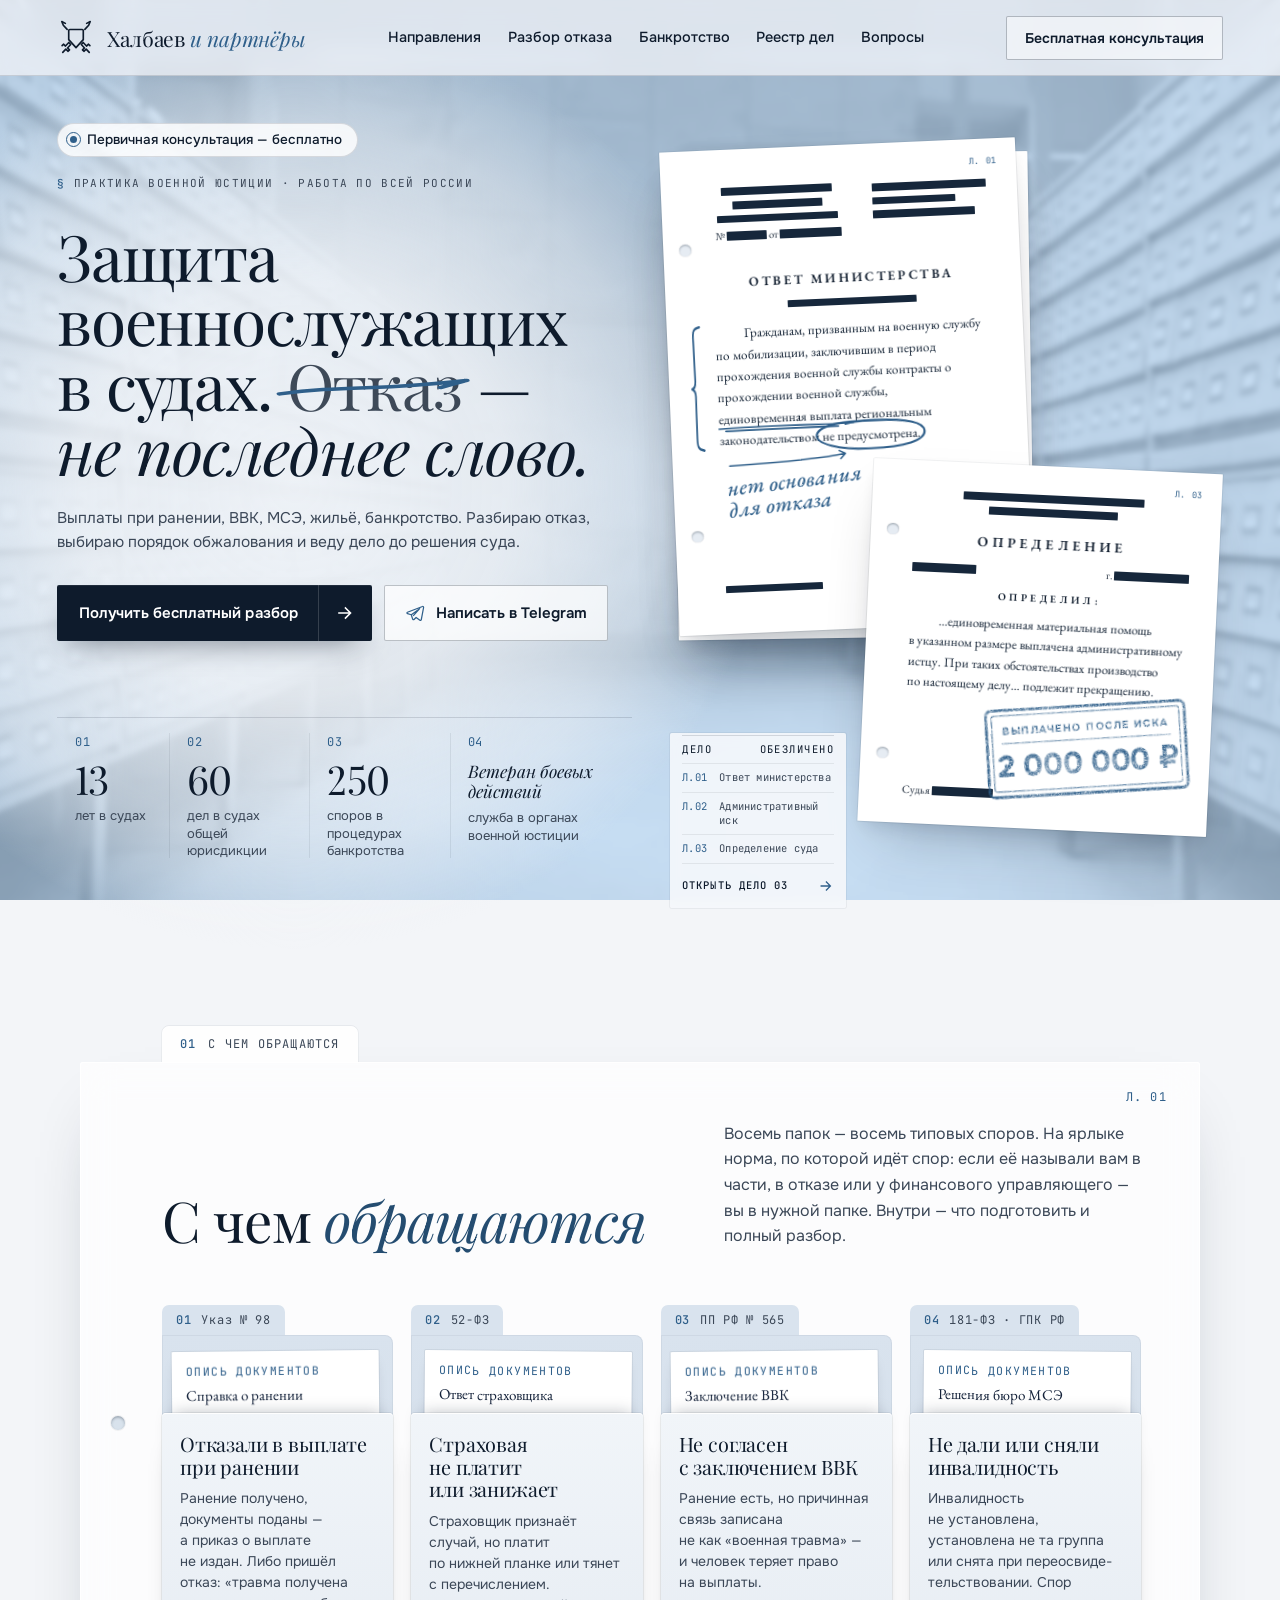
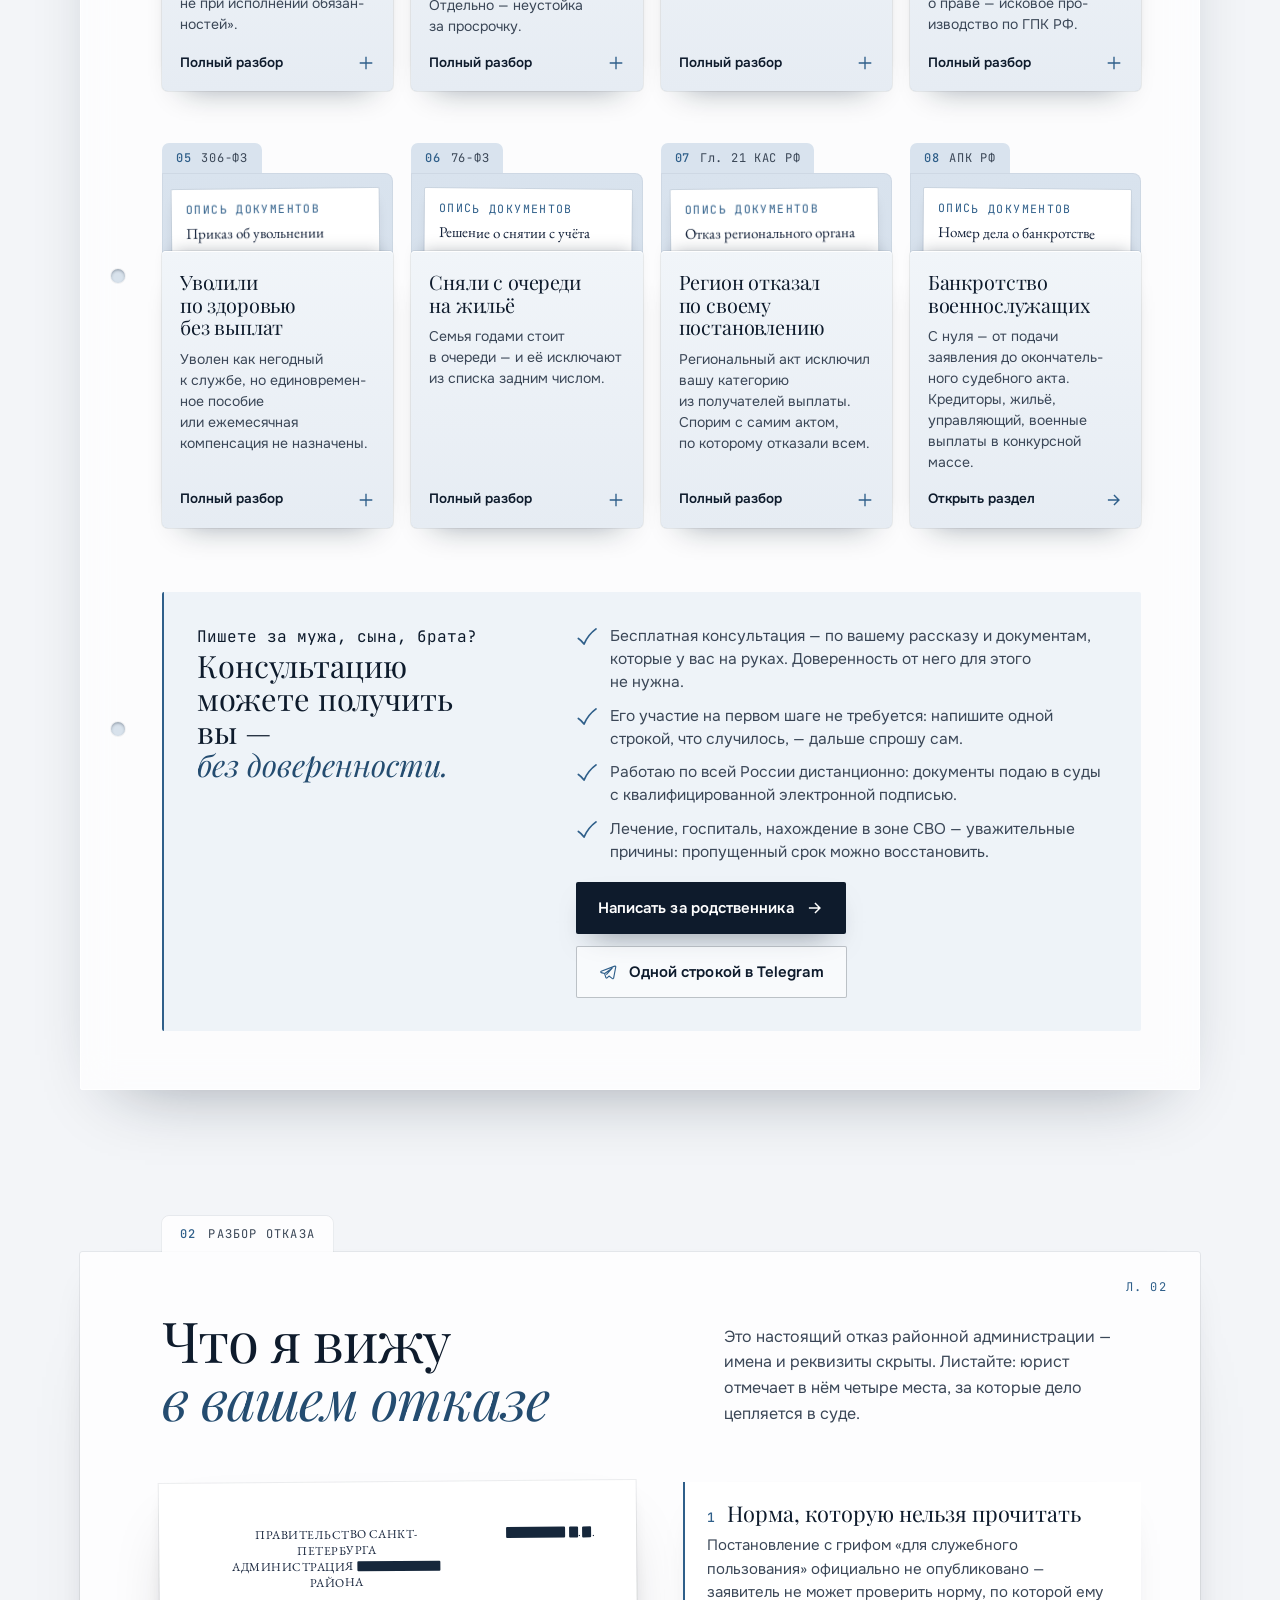
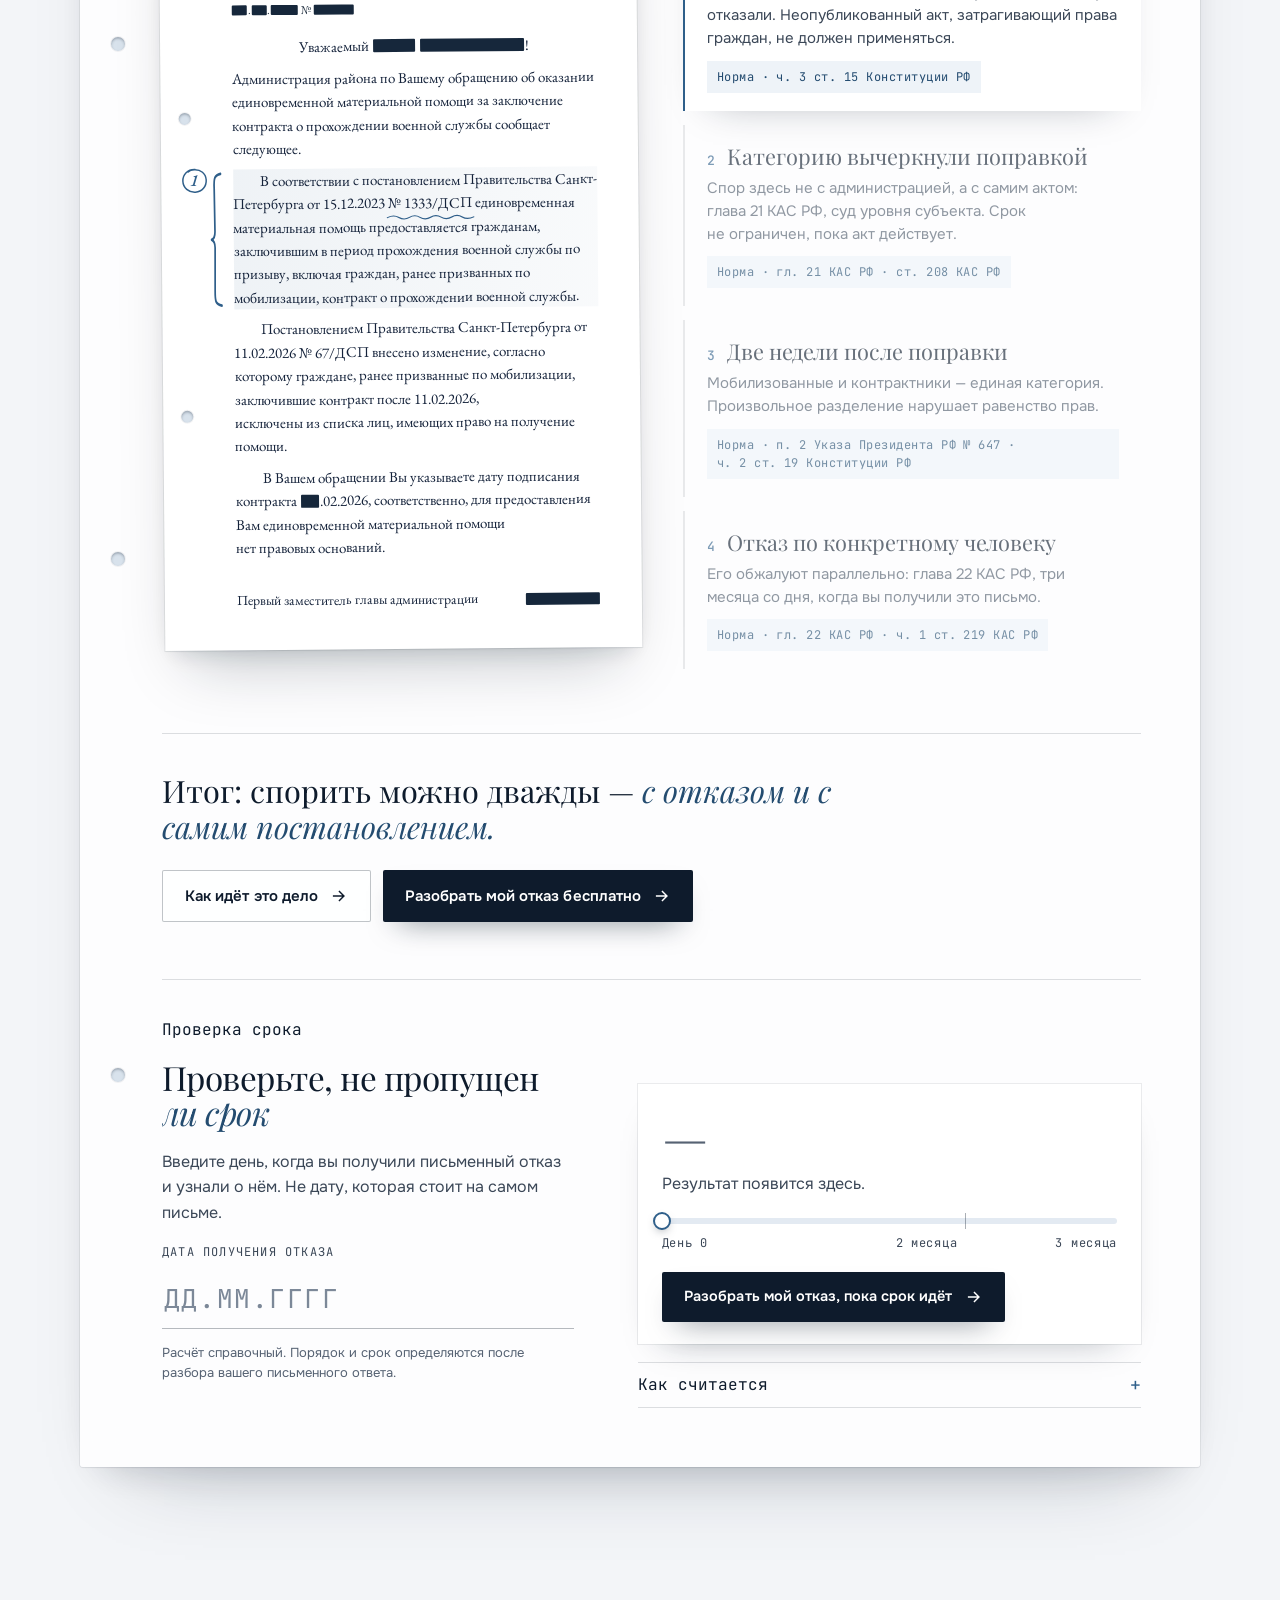
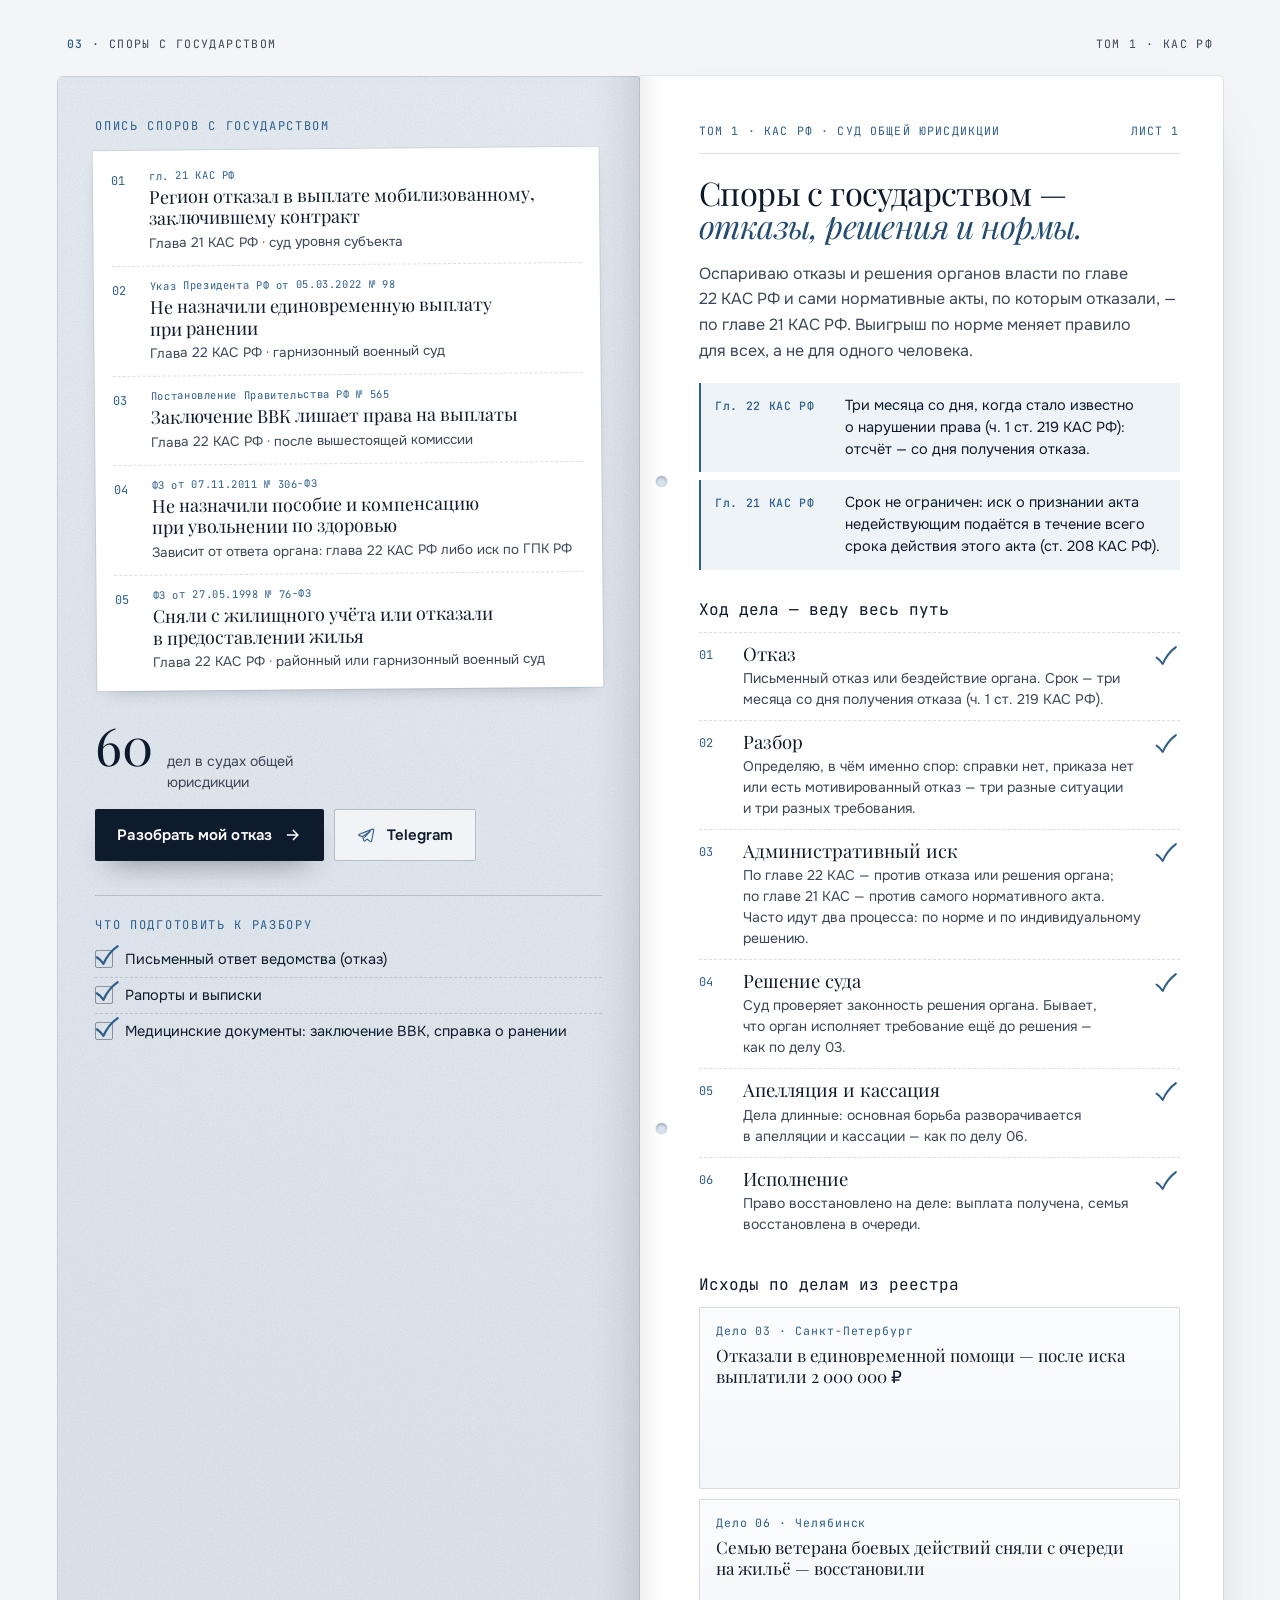
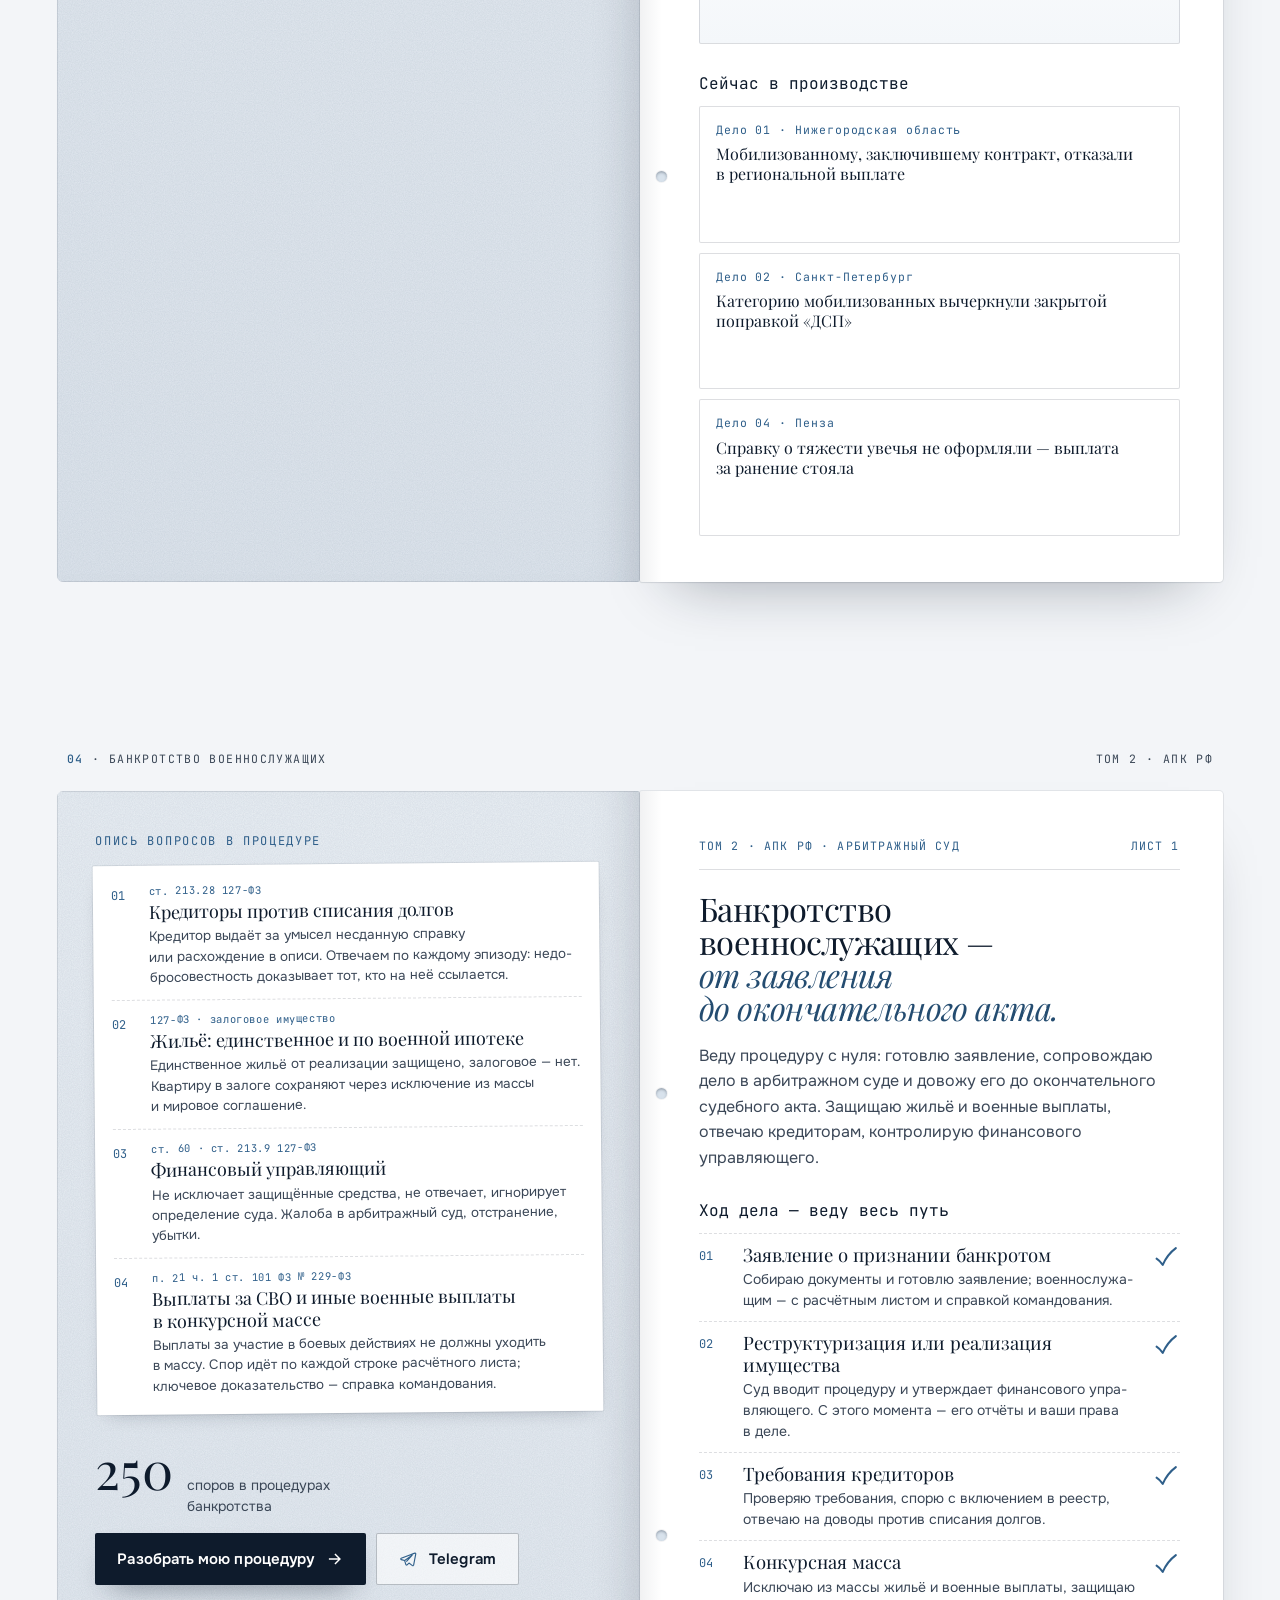
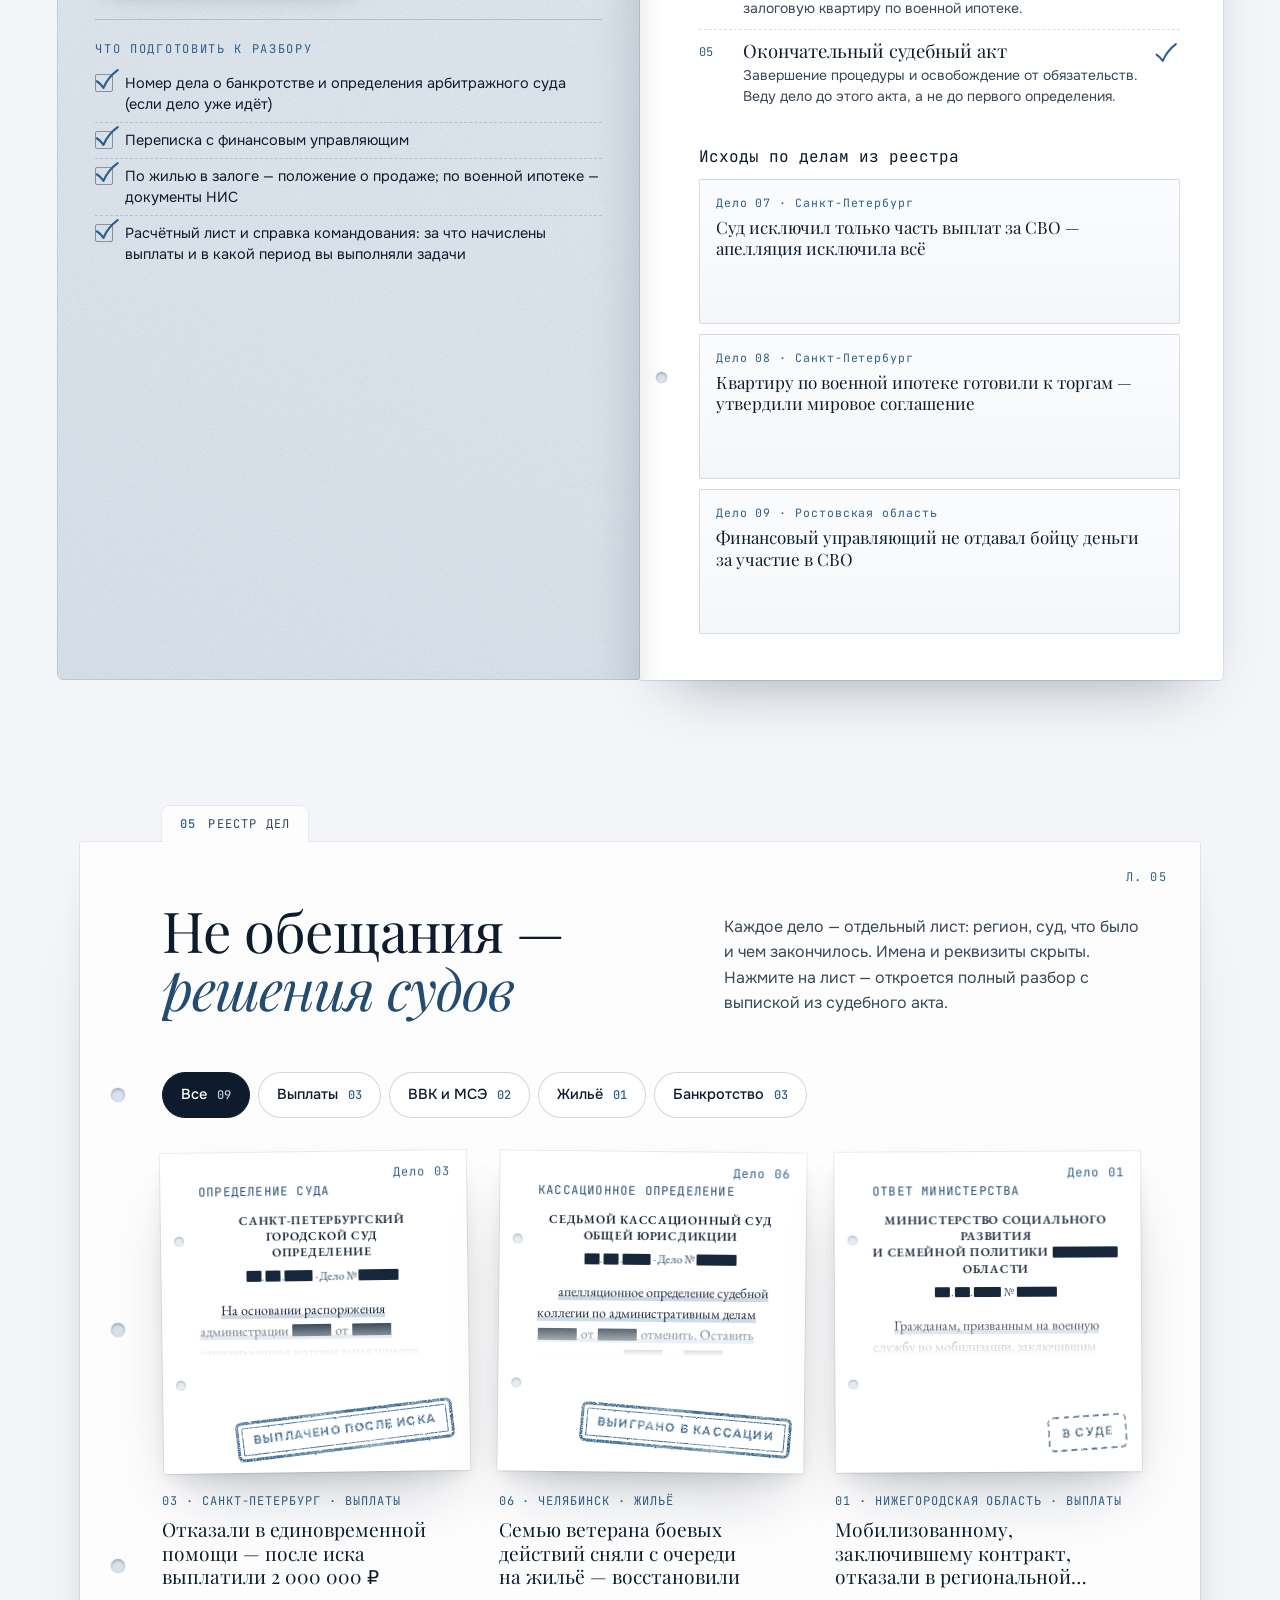
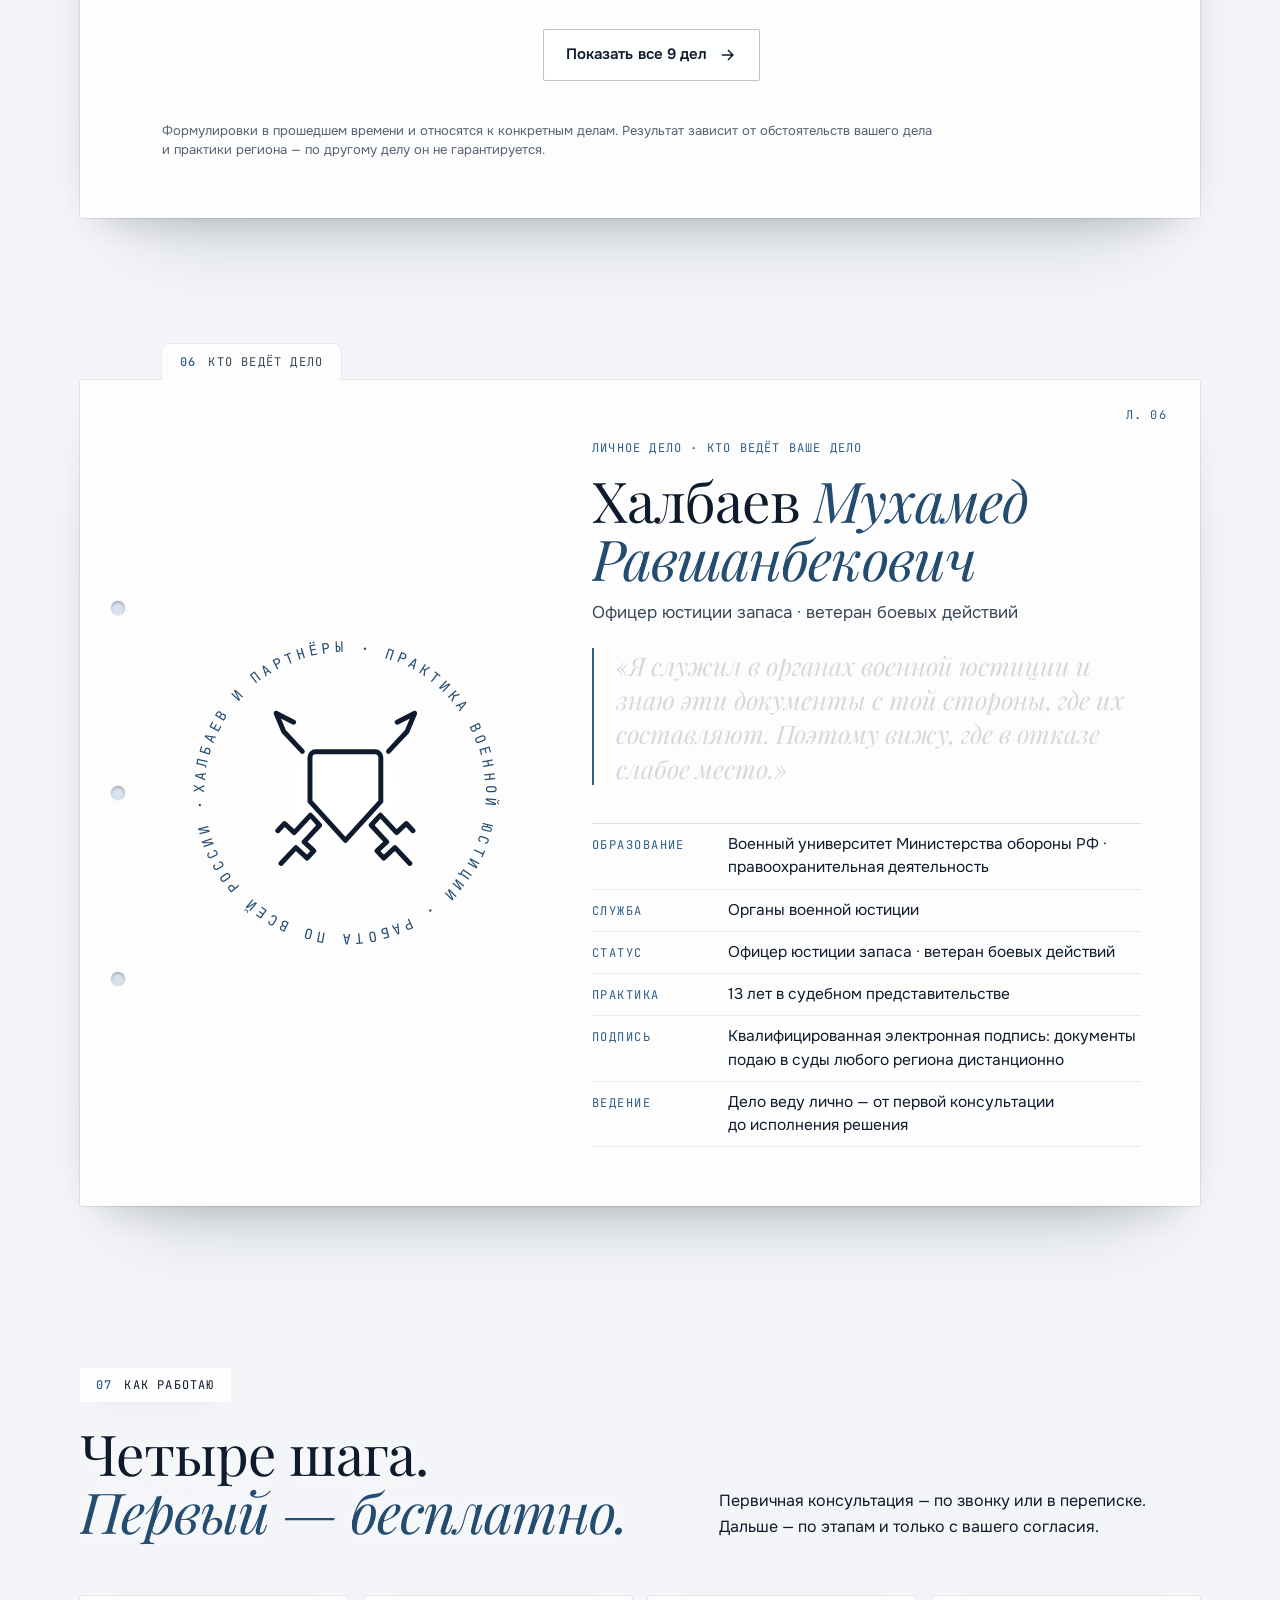
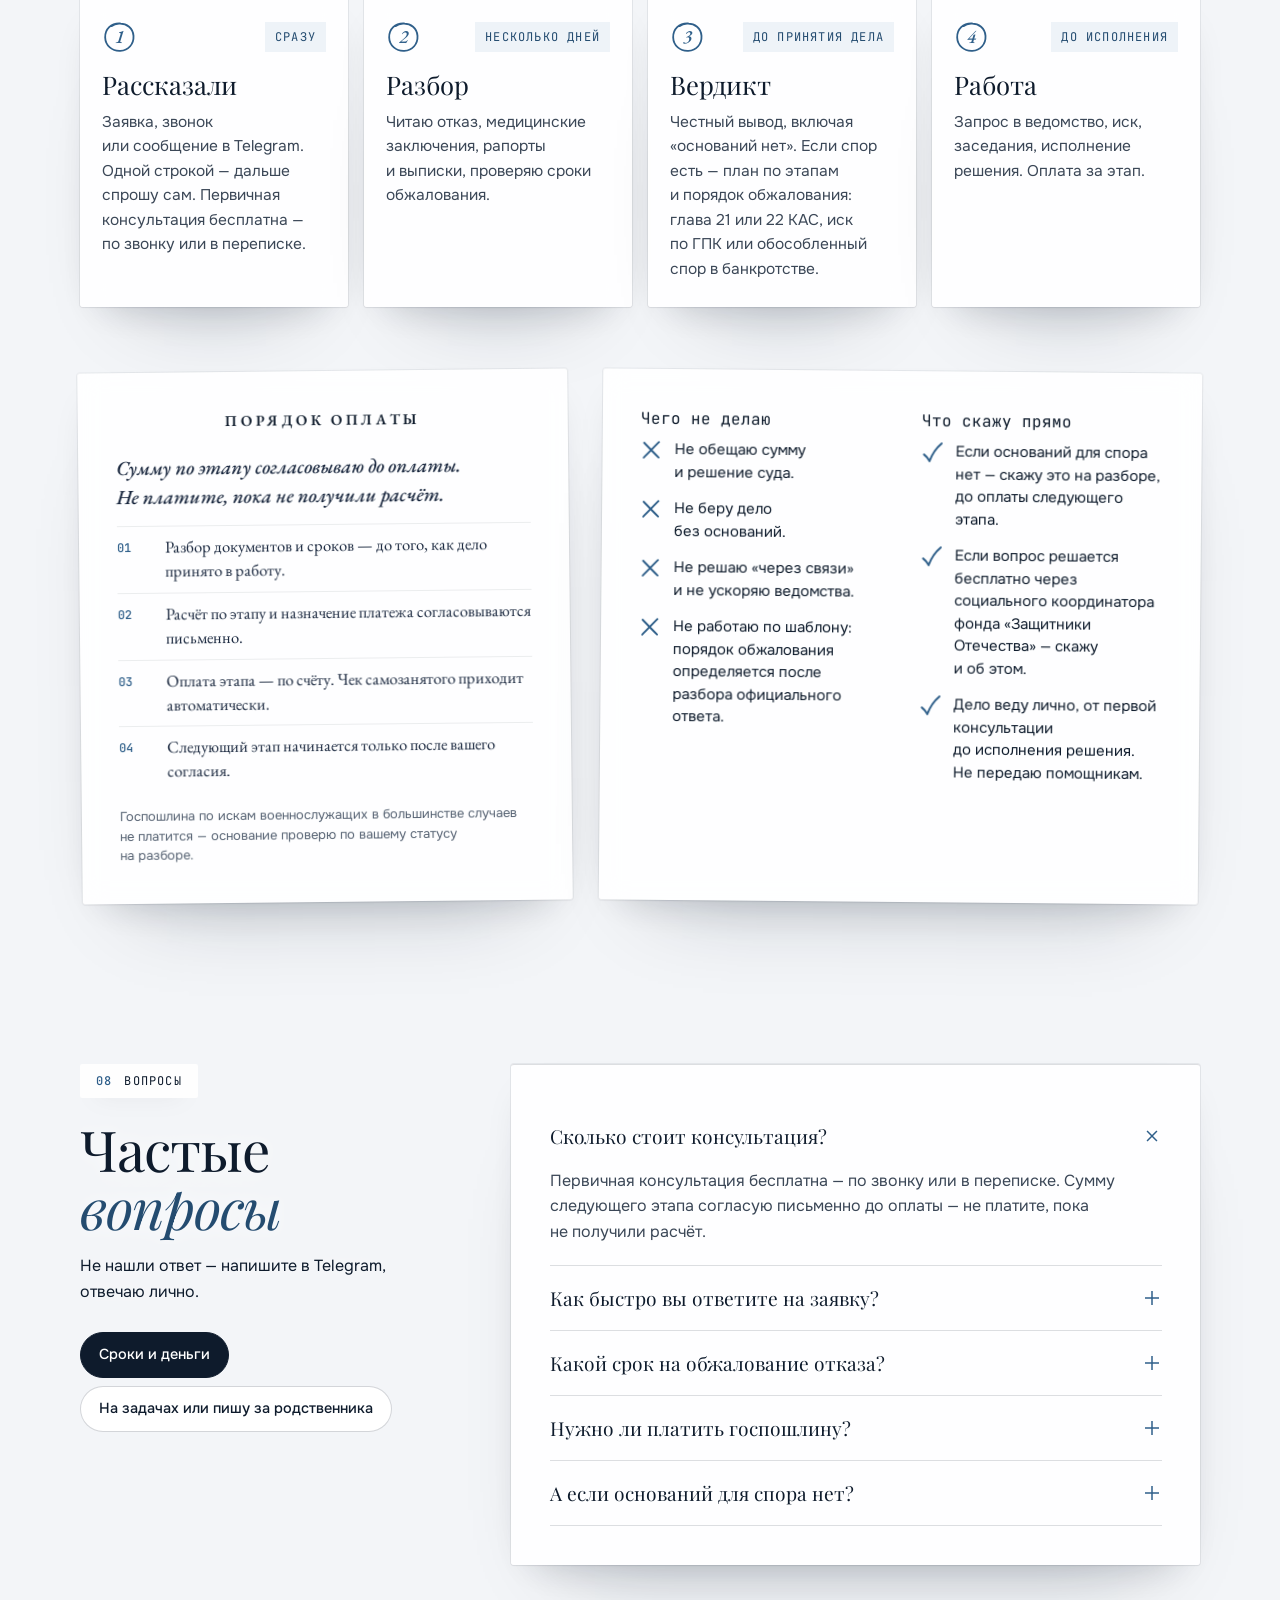
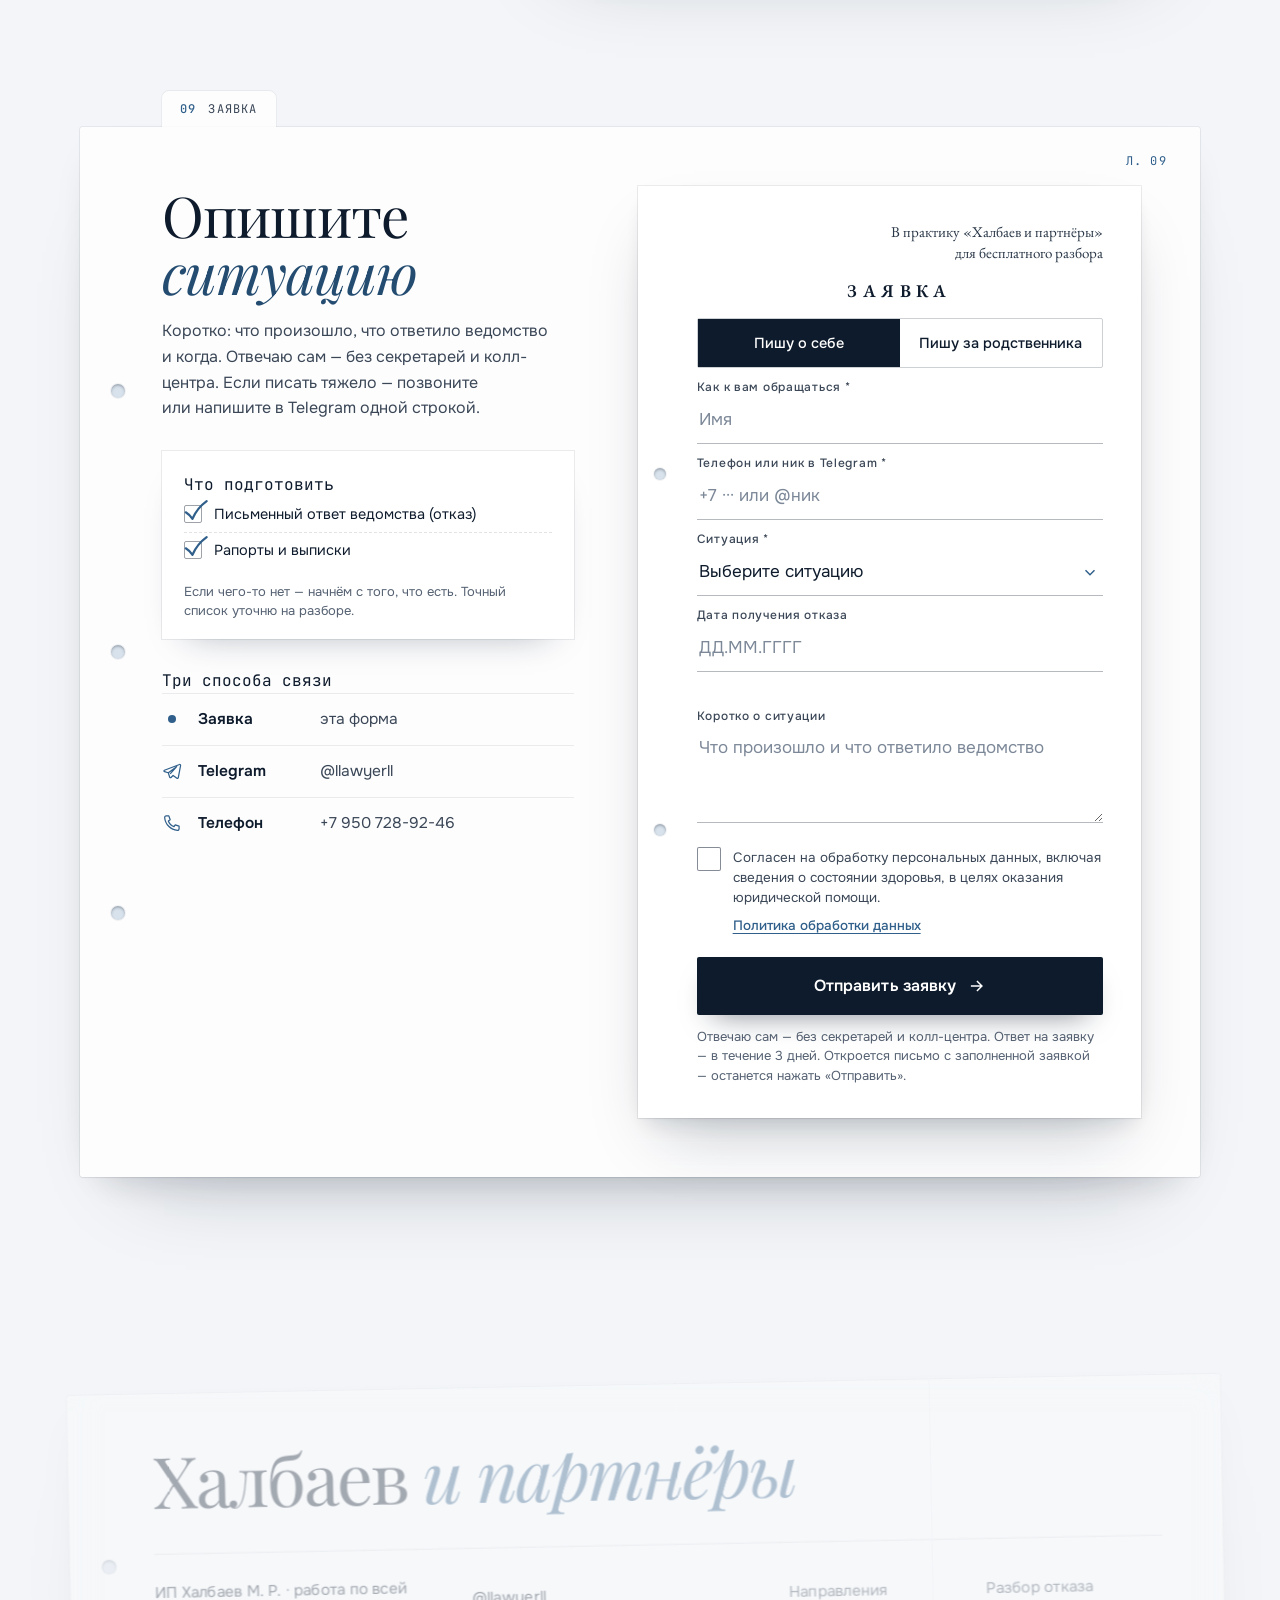
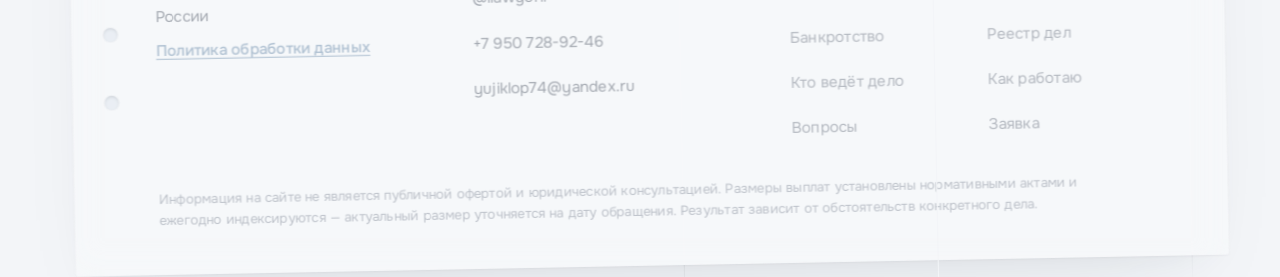
==== index.html @ 5e153963 "Перенести сайт «Халбаев и партнёры» из артефакта в проект Однофайловый артефакт разложен на index.ht" ====
<!doctype html>
<html lang="ru">
<head>
<meta charset="utf-8">
<meta name="viewport" content="width=device-width,initial-scale=1,viewport-fit=cover">
<title>Халбаев и партнёры</title><script>document.documentElement.lang="ru";document.documentElement.classList.add("intro");</script>
<meta name="description" content="Юрист по спорам военнослужащих: выплаты при ранении, ВВК, МСЭ, жильё, банкротство. Разбор отказа, обжалование и ведение дела до решения суда. Работа по всей России. Первичная консультация бесплатно.">
<meta name="theme-color" content="#F3F5F8">
<script>
(function(){var d=document.documentElement;d.classList.add('js');
 if(window.matchMedia&&matchMedia('(prefers-reduced-motion: reduce)').matches){d.classList.remove('intro');d.classList.add('rm');}
 setTimeout(function(){d.classList.remove('intro')},2500);})();
</script>
<link rel="preload" href="assets/img/poster.jpg" as="image">
<link rel="stylesheet" href="assets/css/site.css">
</head>
<body>
<div class="vbg" id="vbg" aria-hidden="true"><div class="vbg-media"><img alt="" src="assets/img/poster.jpg"></div><i class="vbg-tint"></i><i class="vbg-paper"></i><i class="vbg-steel"></i></div>
<svg width="0" height="0" style="position:absolute" aria-hidden="true" focusable="false">
 <defs>
  <filter id="ink" x="-6%" y="-10%" width="112%" height="120%" color-interpolation-filters="sRGB">
   <feTurbulence type="fractalNoise" baseFrequency="1.1" numOctaves="2" seed="4" result="fine"/>
   <feColorMatrix in="fine" type="matrix" values="0 0 0 0 0  0 0 0 0 0  0 0 0 0 0  0 0 0 -2.6 2.15" result="speck"/>
   <feTurbulence type="fractalNoise" baseFrequency="0.018 0.03" numOctaves="2" seed="11" result="blot"/>
   <feColorMatrix in="blot" type="matrix" values="0 0 0 0 0  0 0 0 0 0  0 0 0 0 0  0 0 0 -1.1 1.5" result="uneven"/>
   <feComposite in="speck" in2="uneven" operator="arithmetic" k1="1" k2="0" k3="0" k4="0" result="mask"/>
   <feComposite in="SourceGraphic" in2="mask" operator="in" result="inked"/>
   <feTurbulence type="turbulence" baseFrequency="0.06" numOctaves="2" seed="2" result="warp"/>
   <feDisplacementMap in="inked" in2="warp" scale="1.1" xChannelSelector="R" yChannelSelector="G"/>
  </filter>
 </defs>
</svg>
<a class="skip" href="#napravleniya">К содержанию</a>

<header class="hdr" id="hdr">
 <div class="hdr-in">
  <a class="logo" href="#top" aria-label="Халбаев и партнёры — наверх"><svg class="logo-mark" viewBox="0 0 120 120" aria-hidden="true" fill="none" stroke="currentColor" stroke-width="5.2" stroke-linejoin="round" stroke-linecap="round"><path d="M103.89,84.26 L99.53,79.58 L93.24,85.45 L82.7,74.15 L76.76,80.68 L86.8,91.45 L80.51,97.31 L84.88,102 L92.19,95.18 L101.83,105.52"/><path d="M16.11,84.26 L20.47,79.58 L26.76,85.45 L37.3,74.15 L43.24,80.68 L33.2,91.45 L39.49,97.31 L35.12,102 L27.81,95.18 L18.17,105.52"/><path d="M26.4,13.78 L15,8 L19.97,19.78 L32.04,32.72"/><path d="M93.6,13.78 L105,8 L100.03,19.78 L87.96,32.72"/><path d="M40.6,33 H79.4 A3.6,3.6 0 0 1 83,36.6 V65.2 L60,90.5 L37,65.2 V36.6 A3.6,3.6 0 0 1 40.6,33 Z"/></svg><span class="logo-word">Халбаев <em>и партнёры</em></span></a>
  <nav class="nav" aria-label="Разделы">
   <a href="#napravleniya">Направления</a>
   <a href="#otkaz">Разбор отказа</a>
   <a href="#bankrot">Банкротство</a>
   <a href="#reestr">Реестр дел</a>
   <a href="#voprosy">Вопросы</a>
  </nav>
  <a class="btn-sm" href="#zayavka"><span>Бесплатная консультация</span></a>
  <button class="burger" id="burger" type="button" aria-label="Меню" aria-expanded="false" aria-controls="menu"><i></i><i></i></button>
 </div>
 <div class="hdr-line"></div>
</header>

<div class="menu" id="menu" hidden>
 <nav class="menu-in" aria-label="Меню">
  <a href="#napravleniya"><span class="mono">01</span>С чем обращаются</a>
  <a href="#otkaz"><span class="mono">02</span>Разбор отказа</a>
  <a href="#srok"><span class="mono">·</span>Проверка срока</a>
  <a href="#tom1"><span class="mono">03</span>Споры с государством · том 1</a>
  <a href="#bankrot"><span class="mono">04</span>Банкротство военнослужащих · том 2</a>
  <a href="#reestr"><span class="mono">05</span>Реестр дел</a>
  <a href="#kto"><span class="mono">06</span>Кто ведёт дело</a>
  <a href="#kak"><span class="mono">07</span>Как работаю и оплата</a>
  <a href="#voprosy"><span class="mono">08</span>Вопросы</a>
  <a href="#zayavka"><span class="mono">09</span>Заявка</a>
 </nav>
 <div class="menu-c">
  <a class="btn-ink" href="https://t.me/llawyerll" target="_blank" rel="noopener"><svg viewBox="0 0 24 24" aria-hidden="true"><path d="M21 4.2 2.9 11.1c-.8.3-.8 1.5.1 1.7l4.5 1.3 1.7 5.3c.2.7 1.1.9 1.6.4l2.5-2.4 4.6 3.4c.6.4 1.4.1 1.6-.6L22.3 5.4c.2-.8-.6-1.5-1.3-1.2Z M7.6 14.1l10-7.3-7.8 8.6" fill="none" stroke="currentColor" stroke-width="1.5" stroke-linejoin="round"/></svg><span>Написать в Telegram</span></a>
  <a class="btn-line" href="tel:+79507289246"><svg viewBox="0 0 24 24" aria-hidden="true"><path d="M5 3.5h3.2l1.6 4.6-2.2 1.5a11 11 0 0 0 6.8 6.8l1.5-2.2 4.6 1.6V19a1.8 1.8 0 0 1-1.9 1.8A16.6 16.6 0 0 1 3.2 5.4 1.8 1.8 0 0 1 5 3.5Z" fill="none" stroke="currentColor" stroke-width="1.5" stroke-linejoin="round"/></svg><span>+7 950 728-92-46</span></a>
 </div>
</div>

<main id="main">
<section class="hero" id="top" aria-label="Первый экран">
 <div class="hero-in">
  <div class="copy">
   <div class="meta">
    <span class="pill"><span class="dot" aria-hidden="true"></span>Первичная консультация — бесплатно</span>
    <span class="mono"><b>§</b> Практика военной юстиции · работа по всей России</span>
   </div>
   <h1 class="h1"><span class="sr">Защита военнослужащих в судах. Отказ — не последнее слово.</span>
    <span aria-hidden="true">
    <span class="w"><span>Защита</span></span><br><span class="w"><span>военнослужащих</span></span><br>
    <span class="w"><span>в&nbsp;судах.</span></span> <span class="strike"><span class="w"><span>Отказ</span></span><svg viewBox="0 0 100 40" preserveAspectRatio="none"><path class="pen" pathLength="1" d="M2,26 C18,22 30,21 46,20 C62,19 78,17 97,13 C92,15.5 88,17.6 84,19.8"/></svg></span> <span class="w"><span>—</span></span><br><span class="w"><span><em>не</em></span></span> <span class="w"><span><em>последнее</em></span></span> <span class="w"><span><em>слово.</em></span></span>
    </span>
   </h1>
   <p class="lead">Выплаты при ранении, ВВК, МСЭ, жильё, банкротство. Разбираю отказ, выбираю порядок обжалования и&nbsp;веду дело до&nbsp;решения суда.</p>
   <div class="cta-row">
    <span class="mag"><a class="btn btn-p" href="#zayavka"><span class="lbl">Получить бесплатный разбор</span><span class="arr"><svg viewBox="0 0 20 20" aria-hidden="true"><path d="M4 10h11M10.5 5l5 5-5 5" fill="none" stroke="currentColor" stroke-width="1.6" stroke-linecap="square"/></svg></span></a></span>
    <span class="mag"><a class="btn btn-s" href="https://t.me/llawyerll" target="_blank" rel="noopener"><svg viewBox="0 0 24 24" aria-hidden="true"><path d="M21 4.2 2.9 11.1c-.8.3-.8 1.5.1 1.7l4.5 1.3 1.7 5.3c.2.7 1.1.9 1.6.4l2.5-2.4 4.6 3.4c.6.4 1.4.1 1.6-.6L22.3 5.4c.2-.8-.6-1.5-1.3-1.2Z M7.6 14.1l10-7.3-7.8 8.6" fill="none" stroke="currentColor" stroke-width="1.5" stroke-linejoin="round"/></svg><span>Написать в Telegram</span></a></span>
   </div>
   <a class="sit-jump" href="#napravleniya"><span>С чем обращаются</span><svg viewBox="0 0 20 20" aria-hidden="true"><path d="M10 4v11M5 10.5l5 5 5-5" fill="none" stroke="currentColor" stroke-width="1.6" stroke-linecap="square"/></svg></a>
   <div class="facts">
    <div class="facts-line"></div>
    <div class="fact"><span class="ix">01</span><span class="num" data-to="13">13</span><span class="lb">лет в судах</span></div>
    <div class="fact"><span class="ix">02</span><span class="num" data-to="60">60</span><span class="lb">дел в судах общей юрисдикции</span></div>
    <div class="fact"><span class="ix">03</span><span class="num" data-to="250">250</span><span class="lb">споров в процедурах банкротства</span></div>
    <div class="fact"><span class="ix">04</span><span class="big">Ветеран боевых действий</span><span class="lb">служба в органах военной юстиции</span></div>
   </div>
  </div>

  <div class="stage-col">
   <div class="stage-box">
    <div class="stage" id="stage" aria-hidden="true">
     <div class="tilt" id="tilt"><div class="shake" id="shake">

      <div class="sheet-h" id="sM"><div class="base fan"><div class="nudge"><div class="enter">
       <div class="shade"></div>
       <div class="paper docM">
        <span class="hole" style="top:108px"></span><span class="hole" style="top:440px"></span>
        <span class="lno-h">Л. 02</span>
        <div class="to dt">
         <div>В <i class="rb" style="width:120px" aria-hidden="true"></i> суд</div>
         <div>Административный истец: <i class="rb" style="width:60px" aria-hidden="true"></i></div>
         <div>Административный ответчик: <i class="rb" style="width:34px" aria-hidden="true"></i></div>
        </div>
        <div class="d-title">АДМИНИСТРАТИВНОЕ<br>ИСКОВОЕ ЗАЯВЛЕНИЕ</div>
        <div class="d-sub">об оспаривании отказа в единовременной выплате</div>
        <p class="para">Прошу признать отказ в единовременной выплате незаконным и обязать административного ответчика произвести выплату.</p>
       </div>
      </div></div></div></div>

      <div class="sheet-h" id="sA"><div class="base fan"><div class="nudge"><div class="enter">
       <div class="shade"></div>
       <div class="paper docA">
        <span class="hole" style="top:108px"></span><span class="hole" style="top:440px"></span>
        <span class="lno-h">Л. 01</span>
        <div class="lh">
         <div class="lh-l"><i class="rb b" style="width:128px" aria-hidden="true"></i><i class="rb b" style="width:104px" aria-hidden="true"></i><i class="rb b" style="width:140px" aria-hidden="true"></i><div class="lh-no dt">№ <i class="rb" style="width:46px" aria-hidden="true"></i> от <i class="rb" style="width:72px" aria-hidden="true"></i></div></div>
         <div class="lh-r"><i class="rb b" style="width:132px" aria-hidden="true"></i><i class="rb b" style="width:96px" aria-hidden="true"></i><i class="rb b" style="width:118px" aria-hidden="true"></i></div>
        </div>
        <div class="d-title">ОТВЕТ МИНИСТЕРСТВА</div>
        <i class="rb d-sal" aria-hidden="true"></i>
        <p class="para" id="paraA"><svg class="brk" viewBox="0 0 14 100" preserveAspectRatio="none"><path class="pen" pathLength="1" id="mBrk" stroke-width="2" d="M12,1 C5,2 4,4 4.5,12 L5,44 C5,48 3,49.6 1,50 C3,50.6 5,52 5,56 L4.6,88 C4.4,96 5,98 12.5,99"/></svg>Гражданам, призванным на военную службу по мобилизации, заключившим в период прохождения военной службы контракты о прохождении военной службы, <span class="mkh mk-u">единовременная выплата<svg viewBox="0 0 100 8" preserveAspectRatio="none"><path class="pen" id="mU" pathLength="1" stroke-width="1.9" d="M1,4.6 C20,3.4 45,3.2 70,3.9 C82,4.2 92,4.1 99,3.2 M6,7.4 C30,6.6 60,6.8 88,6.9"/></svg></span> региональным законодательством <span class="mkh mk-o" id="tgt">не предусмотрена<svg viewBox="0 0 100 30" preserveAspectRatio="none"><path class="pen" id="mO" pathLength="1" stroke-width="1.9" d="M58,2.6 C30,1.4 5,4 2.2,13.5 C0,22 22,28.5 50,28.2 C80,28 98.6,23 98.2,14 C97.8,5.6 80,1.8 50,2.2 C40,2.4 33,3.2 28,4.6"/></svg></span>.</p>
        <svg class="note-arrow" id="noteArrow" width="10" height="10"><path class="pen" id="mA" pathLength="1" stroke-width="1.7" d=""/></svg>
        <div class="hnote" id="note"><span class="nl">нет основания</span><br><span class="nl">для отказа</span></div>
        <div class="sig dt"><span><i class="rb b" style="width:112px" aria-hidden="true"></i></span><span><i class="rb" style="width:96px" aria-hidden="true"></i></span></div>
       </div>
      </div></div></div></div>

      <div class="sheet-h" id="sB"><div class="base fan"><div class="nudge" id="nudgeB"><div class="enter">
       <div class="shade"></div>
       <div class="paper docB">
        <span class="hole"></span><span class="hole"></span>
        <span class="lno-h">Л. 03</span>
        <div class="court"><i class="rb b" style="width:210px" aria-hidden="true"></i><i class="rb b" style="width:150px" aria-hidden="true"></i></div>
        <div class="d-title">ОПРЕДЕЛЕНИЕ</div>
        <div class="row dt"><span><i class="rb" style="width:74px" aria-hidden="true"></i></span><span>г. <i class="rb" style="width:86px" aria-hidden="true"></i></span></div>
        <div class="ruling">ОПРЕДЕЛИЛ:</div>
        <p class="para">…единовременная материальная помощь в&nbsp;указанном размере выплачена административному истцу. При таких обстоятельствах производство по&nbsp;настоящему делу… подлежит прекращению.</p>
        <div class="judge dt">Судья <i class="rb" style="width:70px" aria-hidden="true"></i></div>
        <div class="hstamp" id="stamp"><div class="bloom" id="bloom"></div><div class="stamp-in" id="stampIn">
         <svg viewBox="0 0 262 118">
          <g filter="url(#ink)" fill="#2F5F8A" stroke="#2F5F8A">
           <rect x="3" y="3" width="256" height="112" rx="7" fill="none" stroke-width="3.6"/>
           <rect x="10" y="10" width="242" height="98" rx="3.5" fill="none" stroke-width="1.3"/>
           <text x="131" y="35" text-anchor="middle" stroke="none" font-family="Onest" font-weight="700" font-size="13.4" letter-spacing="1.9">ВЫПЛАЧЕНО ПОСЛЕ ИСКА</text>
           <line x1="22" y1="46" x2="240" y2="46" stroke-width="1.1"/>
           <text x="131" y="89" text-anchor="middle" stroke="none" font-family="Onest" font-weight="700" font-size="39" letter-spacing="-.4">2 000 000 ₽</text>
           <circle cx="26" cy="75" r="2.2" stroke="none"/><circle cx="236" cy="75" r="2.2" stroke="none"/>
          </g>
         </svg>
        </div></div>
       </div>
      </div></div></div></div>

     </div></div>
    </div>
    <div class="mstage" aria-hidden="true">
     <div class="ms ms-a"><div class="ms-in">
      <p class="ms-k">ОТВЕТ МИНИСТЕРСТВА</p>
      <p class="ms-p">…заключившим в период прохождения военной службы контракты, <span class="mkh mk-u">единовременная выплата<svg viewBox="0 0 100 8" preserveAspectRatio="none"><path class="pen" id="msU" pathLength="1" stroke-width="1.8" d="M1,4.6 C20,3.4 45,3.2 70,3.9 C82,4.2 92,4.1 99,3.2 M6,7.4 C30,6.6 60,6.8 88,6.9"/></svg></span> региональным законодательством <span class="mkh mk-o">не&nbsp;предусмотрена<svg viewBox="0 0 100 30" preserveAspectRatio="none"><path class="pen" id="msO" pathLength="1" stroke-width="1.8" d="M58,2.6 C30,1.4 5,4 2.2,13.5 C0,22 22,28.5 50,28.2 C80,28 98.6,23 98.2,14 C97.8,5.6 80,1.8 50,2.2 C40,2.4 33,3.2 28,4.6"/></svg></span>.</p>
      <p class="ms-note" id="msNote">нет основания для&nbsp;отказа</p>
     </div></div>
     <div class="ms ms-b" id="msB"><div class="ms-in">
      <p class="ms-k">ОПРЕДЕЛЕНИЕ</p>
      <p class="ms-p2">…помощь в указанном размере выплачена административному истцу.</p>
      <div class="ms-stamp" id="msStamp"><svg viewBox="0 0 262 118"><g filter="url(#ink)" fill="#2F5F8A" stroke="#2F5F8A">
       <rect x="3" y="3" width="256" height="112" rx="7" fill="none" stroke-width="4"/><rect x="10" y="10" width="242" height="98" rx="3.5" fill="none" stroke-width="1.4"/>
       <text x="131" y="36" text-anchor="middle" stroke="none" font-family="Onest" font-weight="700" font-size="15" letter-spacing="1.4">ВЫПЛАЧЕНО ПОСЛЕ ИСКА</text>
       <line x1="22" y1="47" x2="240" y2="47" stroke-width="1.2"/>
       <text x="131" y="90" text-anchor="middle" stroke="none" font-family="Onest" font-weight="700" font-size="40">2 000 000 ₽</text></g></svg></div>
     </div></div>
    </div>
    <button class="stage-open" type="button" data-case="delo-03" data-src="#sB .paper, #msB .ms-in" aria-label="Открыть разбор дела 03: 2 000 000 рублей выплачены после иска"></button>
    <ol class="cap" id="cap">
     <li class="cap-h"><span>Дело</span><span>обезличено</span></li>
     <li><span>Л.01</span>Ответ министерства</li>
     <li><span>Л.02</span>Административный иск</li>
     <li><span>Л.03</span>Определение суда</li>
     <li class="cap-go"><button type="button" data-case="delo-03" data-src="#sB .paper"><span>Открыть дело 03</span><svg viewBox="0 0 20 20" aria-hidden="true"><path d="M4 10h11M10.5 5l5 5-5 5" fill="none" stroke="currentColor" stroke-width="1.6" stroke-linecap="square"/></svg></button></li>
    </ol>
   </div>
  </div>
 </div>
</section>
<section class="sec" id="napravleniya" aria-labelledby="h-dir"><div class="sheet rv-sheet"><div class="tab " aria-hidden="true"><b>01</b>С чем обращаются</div><span class="holes" aria-hidden="true"><i></i><i></i><i></i></span><span class="lno mono" aria-hidden="true">Л. 01</span><div class="sec-head wide"><h2 class="h2" id="h-dir"><span class="sr">С чем обращаются</span><span aria-hidden="true"><span class="w"><span style="--i:0">С чем</span></span> <span class="w"><span style="--i:1"><em>обращаются</em></span></span></span></h2><p class="lead-s" data-rv>Восемь папок — восемь типовых споров. На ярлыке норма, по которой идёт спор: если её называли вам в части, в отказе или у финансового управляющего — вы в нужной папке. Внутри — что подготовить и полный разбор.</p></div><ol class="fds"><li class="fd" data-rv style="--d:0"><button class="fd-b" type="button" data-cat="1" aria-label="Отказали в выплате при ранении — полный разбор"><span class="fd-tab mono"><b>01</b>Указ № 98</span><span class="fd-back" aria-hidden="true"></span><span class="fd-sheet" aria-hidden="true"><span class="fd-sk mono">Опись документов</span><span class="fd-l1">Справка о ранении</span><span class="fd-gap"></span><span class="fd-li"><b class="mono">1.</b>Справка о ранении</span><span class="fd-li"><b class="mono">2.</b>Документы, поданные на выплату</span><span class="fd-li"><b class="mono">3.</b>Письменный отказ, если есть</span><span class="fd-li"><b class="mono">4.</b>Материалы разбирательства (служебной проверки) по факту ранения</span></span><span class="fd-front"><span class="fd-t">Отказали в выплате при ранении</span><span class="fd-s">Ранение получено, документы поданы — а приказ о выплате не издан. Либо пришёл отказ: «травма получена не при исполнении обя­зан­но­стей».</span><span class="fd-go"><span>Полный разбор</span><svg class="pm" viewBox="0 0 20 20" aria-hidden="true"><path d="M3 10h14M10 3v14" fill="none" stroke="currentColor" stroke-width="1.5"/></svg></span></span></button></li><li class="fd" data-rv style="--d:1"><button class="fd-b" type="button" data-cat="2" aria-label="Страховая не платит или занижает — полный разбор"><span class="fd-tab mono"><b>02</b>52-ФЗ</span><span class="fd-back" aria-hidden="true"></span><span class="fd-sheet" aria-hidden="true"><span class="fd-sk mono">Опись документов</span><span class="fd-l1">Ответ страховщика</span><span class="fd-gap"></span><span class="fd-li"><b class="mono">1.</b>Ответ страховщика и сведения о сумме выплаты</span><span class="fd-li"><b class="mono">2.</b>Медицинские документы об увечье</span><span class="fd-li"><b class="mono">3.</b>Справка о тяжести увечья</span></span><span class="fd-front"><span class="fd-t">Страховая не платит или занижает</span><span class="fd-s">Страховщик признаёт случай, но платит по нижней планке или тянет с пе­ре­чи­сле­нием. Отдельно — неустойка за просрочку.</span><span class="fd-go"><span>Полный разбор</span><svg class="pm" viewBox="0 0 20 20" aria-hidden="true"><path d="M3 10h14M10 3v14" fill="none" stroke="currentColor" stroke-width="1.5"/></svg></span></span></button></li><li class="fd" data-rv style="--d:2"><button class="fd-b" type="button" data-cat="3" aria-label="Не согласен с заключением ВВК — полный разбор"><span class="fd-tab mono"><b>03</b>ПП РФ № 565</span><span class="fd-back" aria-hidden="true"></span><span class="fd-sheet" aria-hidden="true"><span class="fd-sk mono">Опись документов</span><span class="fd-l1">Заключение ВВК</span><span class="fd-gap"></span><span class="fd-li"><b class="mono">1.</b>Заключение ВВК</span><span class="fd-li"><b class="mono">2.</b>Первичная медицинская документация</span><span class="fd-li"><b class="mono">3.</b>Материалы разбирательства по факту получения увечья</span><span class="fd-li"><b class="mono">4.</b>Направления на освидетельствование</span></span><span class="fd-front"><span class="fd-t">Не согласен с заключением ВВК</span><span class="fd-s">Ранение есть, но причинная связь записана не как «военная травма» — и человек теряет право на выплаты.</span><span class="fd-go"><span>Полный разбор</span><svg class="pm" viewBox="0 0 20 20" aria-hidden="true"><path d="M3 10h14M10 3v14" fill="none" stroke="currentColor" stroke-width="1.5"/></svg></span></span></button></li><li class="fd" data-rv style="--d:3"><button class="fd-b" type="button" data-cat="5" aria-label="Не дали или сняли инвалидность — полный разбор"><span class="fd-tab mono"><b>04</b>181-ФЗ · ГПК РФ</span><span class="fd-back" aria-hidden="true"></span><span class="fd-sheet" aria-hidden="true"><span class="fd-sk mono">Опись документов</span><span class="fd-l1">Решения бюро МСЭ</span><span class="fd-gap"></span><span class="fd-li"><b class="mono">1.</b>Решения бюро МСЭ всех уровней</span><span class="fd-li"><b class="mono">2.</b>Направление на МСЭ</span><span class="fd-li"><b class="mono">3.</b>Заключение ВВК</span><span class="fd-li"><b class="mono">4.</b>Снимки, МСКТ, заключения специалистов</span></span><span class="fd-front"><span class="fd-t">Не дали или сняли инвалидность</span><span class="fd-s">Ин­ва­ли­дность не установлена, установлена не та группа или снята при пе­ре­осви­де­тель­ство­ва­нии. Спор о праве — исковое про­изводство по ГПК РФ.</span><span class="fd-go"><span>Полный разбор</span><svg class="pm" viewBox="0 0 20 20" aria-hidden="true"><path d="M3 10h14M10 3v14" fill="none" stroke="currentColor" stroke-width="1.5"/></svg></span></span></button></li><li class="fd" data-rv style="--d:0"><button class="fd-b" type="button" data-cat="4" aria-label="Уволили по здоровью без выплат — полный разбор"><span class="fd-tab mono"><b>05</b>306-ФЗ</span><span class="fd-back" aria-hidden="true"></span><span class="fd-sheet" aria-hidden="true"><span class="fd-sk mono">Опись документов</span><span class="fd-l1">Приказ об увольнении</span><span class="fd-gap"></span><span class="fd-li"><b class="mono">1.</b>Приказ об увольнении с формулировкой основания</span><span class="fd-li"><b class="mono">2.</b>Заключение ВВК</span><span class="fd-li"><b class="mono">3.</b>Документы МСЭ (причина инвалидности)</span><span class="fd-li"><b class="mono">4.</b>Ответ органа, назначающего выплату</span></span><span class="fd-front"><span class="fd-t">Уволили по здоровью без выплат</span><span class="fd-s">Уволен как негодный к службе, но еди­но­вре­мен­ное пособие или ежемесячная компенсация не назначены.</span><span class="fd-go"><span>Полный разбор</span><svg class="pm" viewBox="0 0 20 20" aria-hidden="true"><path d="M3 10h14M10 3v14" fill="none" stroke="currentColor" stroke-width="1.5"/></svg></span></span></button></li><li class="fd" data-rv style="--d:1"><button class="fd-b" type="button" data-cat="6" aria-label="Сняли с очереди на жильё — полный разбор"><span class="fd-tab mono"><b>06</b>76-ФЗ</span><span class="fd-back" aria-hidden="true"></span><span class="fd-sheet" aria-hidden="true"><span class="fd-sk mono">Опись документов</span><span class="fd-l1">Решение о снятии с учёта</span><span class="fd-gap"></span><span class="fd-li"><b class="mono">1.</b>Решение о снятии с учёта или об отказе</span><span class="fd-li"><b class="mono">2.</b>Документы о постановке на учёт</span><span class="fd-li"><b class="mono">3.</b>Сведения о составе семьи и регистрации на дату снятия</span></span><span class="fd-front"><span class="fd-t">Сняли с очереди на жильё</span><span class="fd-s">Семья годами стоит в очереди — и её исключают из списка задним числом.</span><span class="fd-go"><span>Полный разбор</span><svg class="pm" viewBox="0 0 20 20" aria-hidden="true"><path d="M3 10h14M10 3v14" fill="none" stroke="currentColor" stroke-width="1.5"/></svg></span></span></button></li><li class="fd" data-rv style="--d:2"><button class="fd-b" type="button" data-cat="0" aria-label="Регион отказал по своему постановлению — полный разбор"><span class="fd-tab mono"><b>07</b>Гл. 21 КАС РФ</span><span class="fd-back" aria-hidden="true"></span><span class="fd-sheet" aria-hidden="true"><span class="fd-sk mono">Опись документов</span><span class="fd-l1">Отказ регионального органа</span><span class="fd-gap"></span><span class="fd-li"><b class="mono">1.</b>Отказ регионального органа</span><span class="fd-li"><b class="mono">2.</b>Контракт (дата и место подписания)</span><span class="fd-li"><b class="mono">3.</b>Документы о мобилизации</span></span><span class="fd-front"><span class="fd-t">Регион отказал по своему постановлению</span><span class="fd-s">Ре­ги­ональ­ный акт исключил вашу категорию из получателей выплаты. Спорим с самим актом, по которому отказали всем.</span><span class="fd-go"><span>Полный разбор</span><svg class="pm" viewBox="0 0 20 20" aria-hidden="true"><path d="M3 10h14M10 3v14" fill="none" stroke="currentColor" stroke-width="1.5"/></svg></span></span></button></li><li class="fd fd-bank" data-rv style="--d:3"><a class="fd-b" href="#bankrot"><span class="fd-tab mono"><b>08</b>АПК РФ</span><span class="fd-back" aria-hidden="true"></span><span class="fd-sheet" aria-hidden="true"><span class="fd-sk mono">Опись документов</span><span class="fd-l1">Номер дела о банкротстве</span><span class="fd-gap"></span><span class="fd-li"><b class="mono">1.</b>Если процедура уже идёт — номер дела о банкротстве и определения арбитражного суда; если нет — сведения о долгах и кредиторах</span><span class="fd-li"><b class="mono">2.</b>Переписка с финансовым управляющим</span><span class="fd-li"><b class="mono">3.</b>По жилью в залоге — положение о продаже; по военной ипотеке — документы НИС</span><span class="fd-li"><b class="mono">4.</b>Расчётный лист и справка командования: за что начислены выплаты и в какой период вы выполняли задачи</span></span><span class="fd-front"><span class="fd-t">Банкротство военно­служащих</span><span class="fd-s">С нуля — от подачи заявления до окон­ча­тель­ного судебного акта. Кредиторы, жильё, управляющий, военные выплаты в конкурсной массе.</span><span class="fd-go"><span>Открыть раздел</span><svg viewBox="0 0 20 20" aria-hidden="true"><path d="M4 10h11M10.5 5l5 5-5 5" fill="none" stroke="currentColor" stroke-width="1.6" stroke-linecap="square"/></svg></span></span></a></li></ol><div class="fam" data-rv><div class="fam-h"><p class="mono dr-lb">Пишете за мужа, сына, брата?</p><p class="fam-t">Консультацию можете получить вы — <em>без доверенности.</em></p></div><ul class="fam-l"><li><svg class="pensvg tk" viewBox="0 0 28 24" preserveAspectRatio="none" aria-hidden="true"><path class="pen " pathLength="1" stroke-width="2.2" d="M3,14.5 C5.5,16 8,18.6 10.2,21.6 C13.5,14 18.6,7.4 25.5,2.4"/></svg><span>Бесплатная консультация — по вашему рассказу и документам, которые у вас на руках. Доверенность от него для этого не нужна.</span></li><li><svg class="pensvg tk" viewBox="0 0 28 24" preserveAspectRatio="none" aria-hidden="true"><path class="pen " pathLength="1" stroke-width="2.2" d="M3,14.5 C5.5,16 8,18.6 10.2,21.6 C13.5,14 18.6,7.4 25.5,2.4"/></svg><span>Его участие на первом шаге не требуется: напишите одной строкой, что случилось, — дальше спрошу сам.</span></li><li><svg class="pensvg tk" viewBox="0 0 28 24" preserveAspectRatio="none" aria-hidden="true"><path class="pen " pathLength="1" stroke-width="2.2" d="M3,14.5 C5.5,16 8,18.6 10.2,21.6 C13.5,14 18.6,7.4 25.5,2.4"/></svg><span>Работаю по всей России дистанционно: документы подаю в суды с квалифицированной электронной подписью.</span></li><li><svg class="pensvg tk" viewBox="0 0 28 24" preserveAspectRatio="none" aria-hidden="true"><path class="pen " pathLength="1" stroke-width="2.2" d="M3,14.5 C5.5,16 8,18.6 10.2,21.6 C13.5,14 18.6,7.4 25.5,2.4"/></svg><span>Лечение, госпиталь, нахождение в зоне СВО — уважительные причины: пропущенный срок можно восстановить.</span></li></ul><div class="btns fam-b"><a class="btn-ink" href="#zayavka" data-dir="8" data-who="family"><span>Написать за родственника</span><svg viewBox="0 0 20 20" aria-hidden="true"><path d="M4 10h11M10.5 5l5 5-5 5" fill="none" stroke="currentColor" stroke-width="1.6" stroke-linecap="square"/></svg></a><a class="btn-line" href="https://t.me/llawyerll" target="_blank" rel="noopener"><svg viewBox="0 0 24 24" aria-hidden="true"><path d="M21 4.2 2.9 11.1c-.8.3-.8 1.5.1 1.7l4.5 1.3 1.7 5.3c.2.7 1.1.9 1.6.4l2.5-2.4 4.6 3.4c.6.4 1.4.1 1.6-.6L22.3 5.4c.2-.8-.6-1.5-1.3-1.2Z M7.6 14.1l10-7.3-7.8 8.6" fill="none" stroke="currentColor" stroke-width="1.5" stroke-linejoin="round"/></svg><span>Одной строкой в Telegram</span></a></div></div></div></section><section class="sec" id="otkaz" aria-labelledby="h-otk"><div class="sheet rv-sheet"><div class="tab " aria-hidden="true"><b>02</b>Разбор отказа</div><span class="holes" aria-hidden="true"><i></i><i></i><i></i></span><span class="lno mono" aria-hidden="true">Л. 02</span><div class="sec-head wide"><h2 class="h2" id="h-otk"><span class="sr">Что я вижу в вашем отказе</span><span aria-hidden="true"><span class="w"><span style="--i:0">Что я</span></span> <span class="w"><span style="--i:1">вижу</span></span> <span class="w"><span style="--i:2"><em>в вашем</em></span></span> <span class="w"><span style="--i:3"><em>отказе</em></span></span></span></h2><p class="lead-s" data-rv>Это настоящий отказ районной администрации — имена и реквизиты скрыты. Листайте: юрист отмечает в нём четыре места, за которые дело цепляется в суде.</p></div><div class="otk"><div class="otk-doc"><article class="letter" id="letter" aria-label="Обезличенный отказ администрации района"><span class="holes" aria-hidden="true"><i></i><i></i></span><div class="lt-head"><p>ПРАВИТЕЛЬСТВО САНКТ-ПЕТЕРБУРГА<br>АДМИНИСТРАЦИЯ <span class="rd" role="img" aria-label="скрыто" style="width:6.96em"></span> РАЙОНА</p><p class="lt-to"><span class="rd" role="img" aria-label="скрыто" style="width:4.88em"></span> <span class="rd" role="img" aria-label="скрыто" style="width:0.72em"></span>.<span class="rd" role="img" aria-label="скрыто" style="width:0.72em"></span>.</p></div><p class="lt-no"><span class="rd" role="img" aria-label="скрыто" style="width:1.24em"></span>.<span class="rd" role="img" aria-label="скрыто" style="width:1.24em"></span>.<span class="rd" role="img" aria-label="скрыто" style="width:2.28em"></span> № <span class="rd" role="img" aria-label="скрыто" style="width:3.32em"></span></p><p class="lt-c">Уважаемый <span class="rd" role="img" aria-label="скрыто" style="width:2.80em"></span> <span class="rd" role="img" aria-label="скрыто" style="width:6.96em"></span>!</p><p>Администрация района по Вашему обращению об оказании единовременной материальной помощи за заключение контракта о прохождении военной службы сообщает следующее.</p><p class="fr" data-fr="1"><span class="mg"><svg class="pensvg brk" viewBox="0 0 14 100" preserveAspectRatio="none" aria-hidden="true" data-mk="1"><path class="pen " pathLength="1" stroke-width="2" d="M12,1 C5,2 4,4 4.5,12 L5,44 C5,48 3,49.6 1,50 C3,50.6 5,52 5,56 L4.6,88 C4.4,96 5,98 12.5,99"/></svg><span class="ncirc" aria-hidden="true"><svg viewBox="0 0 30 30"><path class="pen " pathLength="1" stroke-width="1.6" d="M16,3 C8,2.6 2.6,8 2.8,15.4 C3,22.6 9,27.6 16.2,27.2 C23.4,26.8 28.2,21.2 27.8,14 C27.4,7.2 22,2.8 15,3.2 C12,3.4 10,4.2 8.6,5.4"/></svg><b>1</b></span></span>В соответствии с постановлением Правительства Санкт-Петербурга от 15.12.2023 <span class="mk mk-w" data-mk="1">№ 1333/ДСП<svg class="pensvg " viewBox="0 0 100 10" preserveAspectRatio="none" aria-hidden="true"><path class="pen " pathLength="1" stroke-width="1.6" d="M1,5 C6,2 10,2 14,5 C18,8 22,8 26,5 C30,2 34,2 38,5 C42,8 46,8 50,5 C54,2 58,2 62,5 C66,8 70,8 74,5 C78,2 82,2 86,5 C90,8 94,8 99,5"/></svg></span> единовременная материальная помощь предоставляется гражданам, заключившим в период прохождения военной службы по призыву, включая граждан, ранее призванных по мобилизации, контракт о прохождении военной службы.</p><p class="fr" data-fr="2"><span class="mg"><svg class="pensvg brk" viewBox="0 0 14 100" preserveAspectRatio="none" aria-hidden="true" data-mk="2"><path class="pen " pathLength="1" stroke-width="2" d="M12,1 C5,2 4,4 4.5,12 L5,44 C5,48 3,49.6 1,50 C3,50.6 5,52 5,56 L4.6,88 C4.4,96 5,98 12.5,99"/></svg><span class="ncirc" aria-hidden="true"><svg viewBox="0 0 30 30"><path class="pen " pathLength="1" stroke-width="1.6" d="M16,3 C8,2.6 2.6,8 2.8,15.4 C3,22.6 9,27.6 16.2,27.2 C23.4,26.8 28.2,21.2 27.8,14 C27.4,7.2 22,2.8 15,3.2 C12,3.4 10,4.2 8.6,5.4"/></svg><b>2</b></span></span>Постановлением Правительства Санкт-Петербурга от 11.02.2026 № 67/ДСП внесено изменение, согласно которому граждане, ранее призванные по мобилизации, заключившие контракт после 11.02.2026, <span class="mk mk-o" data-mk="2">исключены из&nbsp;списка лиц<svg class="pensvg " viewBox="0 0 100 30" preserveAspectRatio="none" aria-hidden="true"><path class="pen " pathLength="1" stroke-width="1.8" d="M58,2.6 C30,1.4 5,4 2.2,13.5 C0,22 22,28.5 50,28.2 C80,28 98.6,23 98.2,14 C97.8,5.6 80,1.8 50,2.2 C40,2.4 33,3.2 28,4.6"/></svg></span>, имеющих право на получение помощи.</p><p class="fr" data-fr="3"><span class="mg"><span class="ncirc" aria-hidden="true"><svg viewBox="0 0 30 30"><path class="pen " pathLength="1" stroke-width="1.6" d="M16,3 C8,2.6 2.6,8 2.8,15.4 C3,22.6 9,27.6 16.2,27.2 C23.4,26.8 28.2,21.2 27.8,14 C27.4,7.2 22,2.8 15,3.2 C12,3.4 10,4.2 8.6,5.4"/></svg><b>3</b></span></span>В Вашем обращении Вы указываете дату подписания контракта <span class="mk mk-o" data-mk="3"><span class="rd" role="img" aria-label="скрыто" style="width:1.24em"></span>.02.2026<svg class="pensvg " viewBox="0 0 100 30" preserveAspectRatio="none" aria-hidden="true"><path class="pen " pathLength="1" stroke-width="1.8" d="M58,2.6 C30,1.4 5,4 2.2,13.5 C0,22 22,28.5 50,28.2 C80,28 98.6,23 98.2,14 C97.8,5.6 80,1.8 50,2.2 C40,2.4 33,3.2 28,4.6"/></svg></span>, <span class="fr-in" data-fr="4">соответственно, для предоставления Вам единовременной материальной помощи <span class="mk mk-u" data-mk="4">нет правовых оснований<svg class="pensvg " viewBox="0 0 100 8" preserveAspectRatio="none" aria-hidden="true"><path class="pen " pathLength="1" stroke-width="1.8" d="M1,4.6 C20,3.4 45,3.2 70,3.9 C82,4.2 92,4.1 99,3.2 M6,7.4 C30,6.6 60,6.8 88,6.9"/></svg></span>.</span><span class="mg mg4"><span class="ncirc" aria-hidden="true"><svg viewBox="0 0 30 30"><path class="pen " pathLength="1" stroke-width="1.6" d="M16,3 C8,2.6 2.6,8 2.8,15.4 C3,22.6 9,27.6 16.2,27.2 C23.4,26.8 28.2,21.2 27.8,14 C27.4,7.2 22,2.8 15,3.2 C12,3.4 10,4.2 8.6,5.4"/></svg><b>4</b></span></span></p><p class="lt-sign"><span>Первый заместитель главы администрации</span><span><span class="rd" role="img" aria-label="скрыто" style="width:5.40em"></span></span></p></article></div><ol class="rns" id="rns"><li class="rn" data-note="1"><button type="button" class="rn-b" data-note-b="1"><span class="rn-q">«…постановлением № 1333/ДСП…»</span><span class="rn-h"><b class="mono">1</b>Норма, которую нельзя прочитать</span><span class="rn-p">Постановление с грифом «для служебного пользования» официально не опубликовано — заявитель не может проверить норму, по которой ему отказали. Неопубликованный акт, затрагивающий права граждан, не должен применяться.</span><span class="rn-norm mono">Норма · ч. 3 ст. 15 Конституции РФ</span></button></li><li class="rn" data-note="2"><button type="button" class="rn-b" data-note-b="2"><span class="rn-q">«…исключены из списка лиц…»</span><span class="rn-h"><b class="mono">2</b>Категорию вычеркнули поправкой</span><span class="rn-p">Спор здесь не с администрацией, а с самим актом: глава 21 КАС РФ, суд уровня субъекта. Срок не ограничен, пока акт действует.</span><span class="rn-norm mono">Норма · гл. 21 КАС РФ · ст. 208 КАС РФ</span></button></li><li class="rn" data-note="3"><button type="button" class="rn-b" data-note-b="3"><span class="rn-q">«…дата подписания контракта <span class="rd" role="img" aria-label="скрыто" style="width:1.24em"></span>.02.2026…»</span><span class="rn-h"><b class="mono">3</b>Две недели после поправки</span><span class="rn-p">Мобилизованные и контрактники — единая категория. Произвольное разделение нарушает равенство прав.</span><span class="rn-norm mono">Норма · п. 2 Указа Президента РФ № 647 · ч. 2 ст. 19 Конституции РФ</span></button></li><li class="rn" data-note="4"><button type="button" class="rn-b" data-note-b="4"><span class="rn-q">«…нет правовых оснований.»</span><span class="rn-h"><b class="mono">4</b>Отказ по конкретному человеку</span><span class="rn-p">Его обжалуют параллельно: глава 22 КАС РФ, три месяца со дня, когда вы получили это письмо.</span><span class="rn-norm mono">Норма · гл. 22 КАС РФ · ч. 1 ст. 219 КАС РФ</span></button></li></ol></div><div class="verdict" data-rv><p class="vd-t">Итог: спорить можно дважды — <em>с отказом и с самим постановлением.</em></p><div class="btns"><button class="btn-line" type="button" data-case="delo-02"><span>Как идёт это дело</span><svg viewBox="0 0 20 20" aria-hidden="true"><path d="M4 10h11M10.5 5l5 5-5 5" fill="none" stroke="currentColor" stroke-width="1.6" stroke-linecap="square"/></svg></button><a class="btn-ink mag-s" href="#zayavka" data-dir="6"><span>Разобрать мой отказ бесплатно</span><svg viewBox="0 0 20 20" aria-hidden="true"><path d="M4 10h11M10.5 5l5 5-5 5" fill="none" stroke="currentColor" stroke-width="1.6" stroke-linecap="square"/></svg></a></div></div><div class="calc-band" id="srok"><p class="mono dr-lb calc-lb">Проверка срока</p><div class="calc"><div class="calc-l"><h3 class="h3"><span class="sr">Проверьте, не пропущен ли срок</span><span aria-hidden="true"><span class="w"><span style="--i:0">Проверьте,</span></span> <span class="w"><span style="--i:1">не пропущен</span></span> <span class="w"><span style="--i:2"><em>ли срок</em></span></span></span></h3><p class="lead-s" data-rv>Введите день, когда вы получили письменный отказ и узнали о нём. Не дату, которая стоит на самом письме.</p><label class="cfield" data-rv><span class="mono">Дата получения отказа</span><input id="calcIn" inputmode="numeric" autocomplete="off" placeholder="ДД.ММ.ГГГГ" maxlength="10" aria-describedby="calcOut"></label><p class="fine">Расчёт справочный. Порядок и срок определяются после разбора вашего письменного ответа.</p></div><div class="calc-r" data-rv><div class="cres" id="calcOut" aria-live="polite" data-state="empty"><p class="cres-big"><span id="cBig">—</span></p><p class="cres-t" id="cTxt">Результат появится здесь.</p><div class="scale" aria-hidden="true"><div class="sc-track"><i class="sc-fill" id="cFill"></i><i class="sc-dot" id="cDot"></i></div><div class="sc-l mono"><span>День 0</span><span>2 месяца</span><span>3 месяца</span></div></div><p class="cres-x" id="cX" hidden>Не бросайте дело: ч.&nbsp;7 ст.&nbsp;219 КАС РФ — пропущенный срок восстанавливается по уважительной причине: лечение, госпиталь, нахождение в зоне СВО.</p><a class="btn-ink mag-s" href="#zayavka" id="calcGo"><span>Разобрать мой отказ, пока срок идёт</span><svg viewBox="0 0 20 20" aria-hidden="true"><path d="M4 10h11M10.5 5l5 5-5 5" fill="none" stroke="currentColor" stroke-width="1.6" stroke-linecap="square"/></svg></a></div><details class="how-d"><summary class="mono dr-lb">Как считается</summary><ul class="how"><li><b class="mono">ч. 1 ст. 219 КАС РФ</b><span>три месяца со дня, когда стало известно о нарушении права. Отсчёт — со дня, когда вы получили письменный ответ ведомства, а не с даты, которая стоит на письме.</span></li><li><b class="mono">ст. 196 ГК РФ</b><span>если требование денежное и идёт по ГПК (страховая, МСЭ, взыскание начисленного), действует общий срок исковой давности — три года.</span></li><li><b class="mono">ст. 208 КАС РФ</b><span>иск о признании регионального акта недействующим подаётся, пока акт действует.</span></li><li><b class="mono">АПК РФ</b><span>в деле о банкротстве — свои короткие сроки обжалования определений.</span></li><li><b class="mono">ч. 7 ст. 219 КАС РФ</b><span>пропущенный срок восстанавливается по уважительной причине: лечение, госпиталь, нахождение в зоне СВО.</span></li></ul></details></div></div></div></div></section><section class="sec bk tome" id="tom1" aria-label="Том 1 · КАС РФ · суд общей юрисдикции"><p class="tome-lb"><span><b>03</b> · Споры с государством</span><span>Том 1 · КАС РФ</span></p><div class="vA" data-vol><div class="vA-book"><div class="vA-slot" aria-hidden="true"></div><article class="vA-page"><span class="holes" aria-hidden="true"><i></i><i></i><i></i></span><p class="vA-meta mono"><span>Том 1 · КАС РФ · суд общей юрисдикции</span><span>лист 1</span></p><h2 class="h2"><span class="sr">Споры с государством — отказы, решения и нормы.</span><span aria-hidden="true"><span class="w"><span style="--i:0">Споры</span></span> <span class="w"><span style="--i:1">с государством —</span></span> <span class="w"><span style="--i:2"><em>отказы,</em></span></span> <span class="w"><span style="--i:3"><em>решения</em></span></span> <span class="w"><span style="--i:4"><em>и нормы.</em></span></span></span></h2><p class="lead-s">Оспариваю отказы и решения органов власти по главе 22 КАС РФ и сами нормативные акты, по которым отказали, — по главе 21 КАС РФ. Выигрыш по норме меняет правило для всех, а не для одного человека.</p><ul class="vA-terms"><li><b class="mono">Гл. 22 КАС РФ</b><span>Три месяца со дня, когда стало известно о нарушении права (ч. 1 ст. 219 КАС РФ): отсчёт — со дня получения отказа.</span></li><li><b class="mono">Гл. 21 КАС РФ</b><span>Срок не ограничен: иск о признании акта недействующим подаётся в течение всего срока действия этого акта (ст. 208 КАС РФ).</span></li></ul><p class="mono dr-lb vA-lb">Ход дела — веду весь путь</p><ol class="vA-st"><li style="--k:0"><span class="mono st-n">01</span><div><p class="st-t">Отказ</p><p class="st-s">Письменный отказ или бездействие органа. Срок — три месяца со дня получения отказа (ч. 1 ст. 219 КАС РФ).</p></div><svg class="pensvg tk" viewBox="0 0 28 24" preserveAspectRatio="none" aria-hidden="true"><path class="pen " pathLength="1" stroke-width="2.4" d="M3,14.5 C5.5,16 8,18.6 10.2,21.6 C13.5,14 18.6,7.4 25.5,2.4"/></svg></li><li style="--k:1"><span class="mono st-n">02</span><div><p class="st-t">Разбор</p><p class="st-s">Определяю, в чём именно спор: справки нет, приказа нет или есть мо­ти­ви­ро­ван­ный отказ — три разные ситуации и три разных требования.</p></div><svg class="pensvg tk" viewBox="0 0 28 24" preserveAspectRatio="none" aria-hidden="true"><path class="pen " pathLength="1" stroke-width="2.4" d="M3,14.5 C5.5,16 8,18.6 10.2,21.6 C13.5,14 18.6,7.4 25.5,2.4"/></svg></li><li style="--k:2"><span class="mono st-n">03</span><div><p class="st-t">Административный иск</p><p class="st-s">По главе 22 КАС — против отказа или решения органа; по главе 21 КАС — против самого нор­ма­ти­вного акта. Часто идут два процесса: по норме и по ин­ди­ви­ду­аль­ному решению.</p></div><svg class="pensvg tk" viewBox="0 0 28 24" preserveAspectRatio="none" aria-hidden="true"><path class="pen " pathLength="1" stroke-width="2.4" d="M3,14.5 C5.5,16 8,18.6 10.2,21.6 C13.5,14 18.6,7.4 25.5,2.4"/></svg></li><li style="--k:3"><span class="mono st-n">04</span><div><p class="st-t">Решение суда</p><p class="st-s">Суд проверяет законность решения органа. Бывает, что орган исполняет требование ещё до решения — как по делу 03.</p></div><svg class="pensvg tk" viewBox="0 0 28 24" preserveAspectRatio="none" aria-hidden="true"><path class="pen " pathLength="1" stroke-width="2.4" d="M3,14.5 C5.5,16 8,18.6 10.2,21.6 C13.5,14 18.6,7.4 25.5,2.4"/></svg></li><li style="--k:4"><span class="mono st-n">05</span><div><p class="st-t">Апелляция и кассация</p><p class="st-s">Дела длинные: основная борьба ра­зво­ра­чи­ва­ется в апелляции и кассации — как по делу 06.</p></div><svg class="pensvg tk" viewBox="0 0 28 24" preserveAspectRatio="none" aria-hidden="true"><path class="pen " pathLength="1" stroke-width="2.4" d="M3,14.5 C5.5,16 8,18.6 10.2,21.6 C13.5,14 18.6,7.4 25.5,2.4"/></svg></li><li style="--k:5"><span class="mono st-n">06</span><div><p class="st-t">Исполнение</p><p class="st-s">Право восс­та­но­влено на деле: выплата получена, семья восс­та­но­влена в очереди.</p></div><svg class="pensvg tk" viewBox="0 0 28 24" preserveAspectRatio="none" aria-hidden="true"><path class="pen " pathLength="1" stroke-width="2.4" d="M3,14.5 C5.5,16 8,18.6 10.2,21.6 C13.5,14 18.6,7.4 25.5,2.4"/></svg></li></ol><p class="mono dr-lb vA-lb">Исходы по делам из реестра</p><div class="vA-outs"><div class="oc"><p class="mono oc-n">Дело 03 · Санкт-Петербург</p><p class="oc-t">Отказали в единовременной помощи — после иска выплатили 2 000 000 ₽</p><span class="stamp stamp-win" style="--r:-4deg" aria-hidden="true"><span class="st-ink"><span class="st-top">Выплачено после иска</span><span class="st-big">2 000 000 ₽</span></span><span class="st-bloom"></span></span></div><div class="oc"><p class="mono oc-n">Дело 06 · Челябинск</p><p class="oc-t">Семью ветерана боевых действий сняли с очереди на жильё — восстановили</p><span class="stamp stamp-win" style="--r:-6deg" aria-hidden="true"><span class="st-ink"><span class="st-top">Выиграно в кассации</span></span><span class="st-bloom"></span></span></div></div><p class="mono dr-lb vA-lb">Сейчас в производстве</p><div class="vA-outs vA-runs"><div class="oc oc-run"><p class="mono oc-n">Дело 01 · Нижегородская область</p><p class="oc-t">Мобилизованному, заключившему контракт, отказали в региональной выплате</p><span class="stamp stamp-go" style="--r:-3deg" aria-hidden="true"><span class="st-ink"><span class="st-top">В суде</span></span><span class="st-bloom"></span></span></div><div class="oc oc-run"><p class="mono oc-n">Дело 02 · Санкт-Петербург</p><p class="oc-t">Категорию мобилизованных вычеркнули закрытой поправкой «ДСП»</p><span class="stamp stamp-go" style="--r:-4deg" aria-hidden="true"><span class="st-ink"><span class="st-top">Иск подан</span></span><span class="st-bloom"></span></span></div><div class="oc oc-run"><p class="mono oc-n">Дело 04 · Пенза</p><p class="oc-t">Справку о тяжести увечья не оформляли — выплата за ранение стояла</p><span class="stamp stamp-go" style="--r:-5deg" aria-hidden="true"><span class="st-ink"><span class="st-top">В суде</span></span><span class="st-bloom"></span></span></div></div></article><div class="vA-flip"><div class="vA-front" aria-hidden="true"><div class="cv"><span class="cv-stitch"></span><p class="cv-court mono">Суд общей юрисдикции <i class="rb-i" style="width:130px" aria-hidden="true"></i></p><p class="cv-no mono">Дело № <i class="rb-i" style="width:22px" aria-hidden="true"></i>а-<i class="rb-i" style="width:58px" aria-hidden="true"></i>/20<i class="rb-i" style="width:20px" aria-hidden="true"></i></p><p class="cv-big">ДЕЛО</p><p class="cv-sub">по административному исковому заявлению<br>военнослужащего к органу власти</p><div class="cv-dates mono"><span>Начато <i class="rb-i" style="width:78px" aria-hidden="true"></i></span><span>Окончено <i class="rb-i" style="width:78px" aria-hidden="true"></i></span></div><p class="cv-vol mono"><b>Том 1</b><span>КАС РФ · суд общей юрисдикции</span></p><p class="cv-foot">Споры с государством<br><em>административные дела военнослужащих · главы 21 и 22 КАС РФ</em></p><svg class="cv-tie" viewBox="0 0 150 200" aria-hidden="true"><path class="cord" pathLength="1" d="M40,70 C80,86 78,118 40,132 C4,146 6,86 40,70 C70,56 110,60 150,40 M40,132 C80,150 112,170 150,190"/><circle cx="40" cy="70" r="12"/><circle cx="40" cy="132" r="12"/></svg></div></div><div class="vA-back"><div class="cvb"><p class="mono cvb-k">Опись споров с государством</p><ol class="op"><li><b class="mono">01</b><div><p class="op-n mono">гл. 21 КАС РФ</p><p class="op-t">Регион отказал в выплате мобилизованному, заключившему контракт</p><p class="op-s">Глава 21 КАС РФ · суд уровня субъекта</p></div></li><li><b class="mono">02</b><div><p class="op-n mono">Указ Президента РФ от 05.03.2022 № 98</p><p class="op-t">Не назначили единовременную выплату при ранении</p><p class="op-s">Глава 22 КАС РФ · гарнизонный военный суд</p></div></li><li><b class="mono">03</b><div><p class="op-n mono">Постановление Правительства РФ № 565</p><p class="op-t">Заключение ВВК лишает права на выплаты</p><p class="op-s">Глава 22 КАС РФ · после вышестоящей комиссии</p></div></li><li><b class="mono">04</b><div><p class="op-n mono">ФЗ от 07.11.2011 № 306-ФЗ</p><p class="op-t">Не назначили пособие и компенсацию при увольнении по здоровью</p><p class="op-s">Зависит от ответа органа: глава 22 КАС РФ либо иск по ГПК РФ</p></div></li><li><b class="mono">05</b><div><p class="op-n mono">ФЗ от 27.05.1998 № 76-ФЗ</p><p class="op-t">Сняли с жилищного учёта или отказали в предоставлении жилья</p><p class="op-s">Глава 22 КАС РФ · районный или гарнизонный военный суд</p></div></li></ol><div class="cvb-stat"><b>60</b><span>дел в судах общей юрисдикции</span></div><div class="cvb-cta"><a class="btn-ink" href="#zayavka"><span>Разобрать мой отказ</span><svg viewBox="0 0 20 20" aria-hidden="true"><path d="M4 10h11M10.5 5l5 5-5 5" fill="none" stroke="currentColor" stroke-width="1.6" stroke-linecap="square"/></svg></a><a class="btn-line" href="https://t.me/llawyerll" target="_blank" rel="noopener"><svg viewBox="0 0 24 24" aria-hidden="true"><path d="M21 4.2 2.9 11.1c-.8.3-.8 1.5.1 1.7l4.5 1.3 1.7 5.3c.2.7 1.1.9 1.6.4l2.5-2.4 4.6 3.4c.6.4 1.4.1 1.6-.6L22.3 5.4c.2-.8-.6-1.5-1.3-1.2Z M7.6 14.1l10-7.3-7.8 8.6" fill="none" stroke="currentColor" stroke-width="1.5" stroke-linejoin="round"/></svg><span>Telegram</span></a></div><div class="cvb-prep"><p class="mono cvb-k">Что подготовить к разбору</p><ul class="check"><li><span class="box" aria-hidden="true"><svg class="pensvg tk" viewBox="0 0 28 24" preserveAspectRatio="none" aria-hidden="true"><path class="pen " pathLength="1" stroke-width="2.4" d="M3,14.5 C5.5,16 8,18.6 10.2,21.6 C13.5,14 18.6,7.4 25.5,2.4"/></svg></span>Письменный ответ ведомства (отказ)</li><li><span class="box" aria-hidden="true"><svg class="pensvg tk" viewBox="0 0 28 24" preserveAspectRatio="none" aria-hidden="true"><path class="pen " pathLength="1" stroke-width="2.4" d="M3,14.5 C5.5,16 8,18.6 10.2,21.6 C13.5,14 18.6,7.4 25.5,2.4"/></svg></span>Рапорты и выписки</li><li><span class="box" aria-hidden="true"><svg class="pensvg tk" viewBox="0 0 28 24" preserveAspectRatio="none" aria-hidden="true"><path class="pen " pathLength="1" stroke-width="2.4" d="M3,14.5 C5.5,16 8,18.6 10.2,21.6 C13.5,14 18.6,7.4 25.5,2.4"/></svg></span>Медицинские документы: заключение ВВК, справка о ранении</li></ul></div></div></div></div></div></div></section><section class="sec bk tome" id="bankrot" aria-label="Том 2 · АПК РФ · арбитражный суд"><p class="tome-lb"><span><b>04</b> · Банкротство военнослужащих</span><span>Том 2 · АПК РФ</span></p><div class="vA" data-vol><div class="vA-book"><div class="vA-slot" aria-hidden="true"></div><article class="vA-page"><span class="holes" aria-hidden="true"><i></i><i></i><i></i></span><p class="vA-meta mono"><span>Том 2 · АПК РФ · арбитражный суд</span><span>лист 1</span></p><h2 class="h2"><span class="sr">Банкротство военнослужащих — от заявления до окончательного акта.</span><span aria-hidden="true"><span class="w"><span style="--i:0">Банкротство</span></span> <span class="w"><span style="--i:1">военнослужащих —</span></span> <span class="w"><span style="--i:2"><em>от заявления</em></span></span> <span class="w"><span style="--i:3"><em>до окончательного</em></span></span> <span class="w"><span style="--i:4"><em>акта.</em></span></span></span></h2><p class="lead-s">Веду процедуру с нуля: готовлю заявление, сопровождаю дело в арбитражном суде и довожу его до окончательного судебного акта. Защищаю жильё и военные выплаты, отвечаю кредиторам, контролирую финансового управляющего.</p><p class="mono dr-lb vA-lb">Ход дела — веду весь путь</p><ol class="vA-st"><li style="--k:0"><span class="mono st-n">01</span><div><p class="st-t">Заявление о признании банкротом</p><p class="st-s">Собираю документы и готовлю заявление; во­ен­но­слу­жа­щим — с расчётным листом и справкой ко­ман­до­ва­ния.</p></div><svg class="pensvg tk" viewBox="0 0 28 24" preserveAspectRatio="none" aria-hidden="true"><path class="pen " pathLength="1" stroke-width="2.4" d="M3,14.5 C5.5,16 8,18.6 10.2,21.6 C13.5,14 18.6,7.4 25.5,2.4"/></svg></li><li style="--k:1"><span class="mono st-n">02</span><div><p class="st-t">Реструктуризация или реализация имущества</p><p class="st-s">Суд вводит процедуру и утверждает финансового упра­вля­ющего. С этого момента — его отчёты и ваши права в деле.</p></div><svg class="pensvg tk" viewBox="0 0 28 24" preserveAspectRatio="none" aria-hidden="true"><path class="pen " pathLength="1" stroke-width="2.4" d="M3,14.5 C5.5,16 8,18.6 10.2,21.6 C13.5,14 18.6,7.4 25.5,2.4"/></svg></li><li style="--k:2"><span class="mono st-n">03</span><div><p class="st-t">Требования кредиторов</p><p class="st-s">Проверяю требования, спорю с включением в реестр, отвечаю на доводы против списания долгов.</p></div><svg class="pensvg tk" viewBox="0 0 28 24" preserveAspectRatio="none" aria-hidden="true"><path class="pen " pathLength="1" stroke-width="2.4" d="M3,14.5 C5.5,16 8,18.6 10.2,21.6 C13.5,14 18.6,7.4 25.5,2.4"/></svg></li><li style="--k:3"><span class="mono st-n">04</span><div><p class="st-t">Конкурсная масса</p><p class="st-s">Исключаю из массы жильё и военные выплаты, защищаю залоговую квартиру по военной ипотеке.</p></div><svg class="pensvg tk" viewBox="0 0 28 24" preserveAspectRatio="none" aria-hidden="true"><path class="pen " pathLength="1" stroke-width="2.4" d="M3,14.5 C5.5,16 8,18.6 10.2,21.6 C13.5,14 18.6,7.4 25.5,2.4"/></svg></li><li style="--k:4"><span class="mono st-n">05</span><div><p class="st-t">Окончательный судебный акт</p><p class="st-s">Завершение процедуры и осво­бо­жде­ние от обя­за­тельств. Веду дело до этого акта, а не до первого определения.</p></div><svg class="pensvg tk" viewBox="0 0 28 24" preserveAspectRatio="none" aria-hidden="true"><path class="pen " pathLength="1" stroke-width="2.4" d="M3,14.5 C5.5,16 8,18.6 10.2,21.6 C13.5,14 18.6,7.4 25.5,2.4"/></svg></li></ol><p class="mono dr-lb vA-lb">Исходы по делам из реестра</p><div class="vA-outs"><div class="oc"><p class="mono oc-n">Дело 07 · Санкт-Петербург</p><p class="oc-t">Суд исключил только часть выплат за СВО — апелляция исключила всё</p><span class="stamp stamp-win" style="--r:-4deg" aria-hidden="true"><span class="st-ink"><span class="st-top">Исключено по апелляции</span></span><span class="st-bloom"></span></span></div><div class="oc"><p class="mono oc-n">Дело 08 · Санкт-Петербург</p><p class="oc-t">Квартиру по военной ипотеке готовили к торгам — утвердили мировое соглашение</p><span class="stamp stamp-win" style="--r:-6deg" aria-hidden="true"><span class="st-ink"><span class="st-top">Жильё сохранено</span></span><span class="st-bloom"></span></span></div><div class="oc"><p class="mono oc-n">Дело 09 · Ростовская область</p><p class="oc-t">Финансовый управляющий не отдавал бойцу деньги за участие в СВО</p><span class="stamp stamp-win" style="--r:-8deg" aria-hidden="true"><span class="st-ink"><span class="st-top">Действия управляющего незаконны</span></span><span class="st-bloom"></span></span></div></div></article><div class="vA-flip"><div class="vA-front" aria-hidden="true"><div class="cv"><span class="cv-stitch"></span><p class="cv-court mono">Арбитражный суд <i class="rb-i" style="width:130px" aria-hidden="true"></i></p><p class="cv-no mono">Дело № А<i class="rb-i" style="width:22px" aria-hidden="true"></i>-<i class="rb-i" style="width:58px" aria-hidden="true"></i>/20<i class="rb-i" style="width:20px" aria-hidden="true"></i></p><p class="cv-big">ДЕЛО</p><p class="cv-sub">о несостоятельности (банкротстве)<br>гражданина — военнослужащего</p><div class="cv-dates mono"><span>Начато <i class="rb-i" style="width:78px" aria-hidden="true"></i></span><span>Окончено <i class="rb-i" style="width:78px" aria-hidden="true"></i></span></div><p class="cv-vol mono"><b>Том 2</b><span>АПК РФ · арбитражный суд</span></p><p class="cv-foot">Банкротство военнослужащих<br><em>веду с нуля — от заявления до окончательного судебного акта</em></p><svg class="cv-tie" viewBox="0 0 150 200" aria-hidden="true"><path class="cord" pathLength="1" d="M40,70 C80,86 78,118 40,132 C4,146 6,86 40,70 C70,56 110,60 150,40 M40,132 C80,150 112,170 150,190"/><circle cx="40" cy="70" r="12"/><circle cx="40" cy="132" r="12"/></svg></div></div><div class="vA-back"><div class="cvb"><p class="mono cvb-k">Опись вопросов в процедуре</p><ol class="op"><li><b class="mono">01</b><div><p class="op-n mono">ст. 213.28 127-ФЗ</p><p class="op-t">Кредиторы против списания долгов</p><p class="op-s">Кредитор выдаёт за умысел несданную справку или расхождение в описи. Отвечаем по каждому эпизоду: не­до­бро­со­вест­ность доказывает тот, кто на неё ссылается.</p></div></li><li><b class="mono">02</b><div><p class="op-n mono">127-ФЗ · залоговое имущество</p><p class="op-t">Жильё: единственное и по военной ипотеке</p><p class="op-s">Единст­вен­ное жильё от реализации защищено, залоговое — нет. Квартиру в залоге сохраняют через исключение из массы и мировое соглашение.</p></div></li><li><b class="mono">03</b><div><p class="op-n mono">ст. 60 · ст. 213.9 127-ФЗ</p><p class="op-t">Финансовый управляющий</p><p class="op-s">Не исключает защищённые средства, не отвечает, игнорирует определение суда. Жалоба в арбитражный суд, отстранение, убытки.</p></div></li><li><b class="mono">04</b><div><p class="op-n mono">п. 21 ч. 1 ст. 101 ФЗ № 229-ФЗ</p><p class="op-t">Выплаты за СВО и иные военные выплаты в конкурсной массе</p><p class="op-s">Выплаты за участие в боевых действиях не должны уходить в массу. Спор идёт по каждой строке расчётного листа; ключевое до­ка­за­тель­ство — справка ко­ман­до­ва­ния.</p></div></li></ol><div class="cvb-stat"><b>250</b><span>споров в процедурах банкротства</span></div><div class="cvb-cta"><a class="btn-ink" href="#zayavka" data-dir="7"><span>Разобрать мою процедуру</span><svg viewBox="0 0 20 20" aria-hidden="true"><path d="M4 10h11M10.5 5l5 5-5 5" fill="none" stroke="currentColor" stroke-width="1.6" stroke-linecap="square"/></svg></a><a class="btn-line" href="https://t.me/llawyerll" target="_blank" rel="noopener"><svg viewBox="0 0 24 24" aria-hidden="true"><path d="M21 4.2 2.9 11.1c-.8.3-.8 1.5.1 1.7l4.5 1.3 1.7 5.3c.2.7 1.1.9 1.6.4l2.5-2.4 4.6 3.4c.6.4 1.4.1 1.6-.6L22.3 5.4c.2-.8-.6-1.5-1.3-1.2Z M7.6 14.1l10-7.3-7.8 8.6" fill="none" stroke="currentColor" stroke-width="1.5" stroke-linejoin="round"/></svg><span>Telegram</span></a></div><div class="cvb-prep"><p class="mono cvb-k">Что подготовить к разбору</p><ul class="check"><li><span class="box" aria-hidden="true"><svg class="pensvg tk" viewBox="0 0 28 24" preserveAspectRatio="none" aria-hidden="true"><path class="pen " pathLength="1" stroke-width="2.4" d="M3,14.5 C5.5,16 8,18.6 10.2,21.6 C13.5,14 18.6,7.4 25.5,2.4"/></svg></span>Номер дела о банкротстве и определения арбитражного суда (если дело уже идёт)</li><li><span class="box" aria-hidden="true"><svg class="pensvg tk" viewBox="0 0 28 24" preserveAspectRatio="none" aria-hidden="true"><path class="pen " pathLength="1" stroke-width="2.4" d="M3,14.5 C5.5,16 8,18.6 10.2,21.6 C13.5,14 18.6,7.4 25.5,2.4"/></svg></span>Переписка с финансовым управляющим</li><li><span class="box" aria-hidden="true"><svg class="pensvg tk" viewBox="0 0 28 24" preserveAspectRatio="none" aria-hidden="true"><path class="pen " pathLength="1" stroke-width="2.4" d="M3,14.5 C5.5,16 8,18.6 10.2,21.6 C13.5,14 18.6,7.4 25.5,2.4"/></svg></span>По жилью в залоге — положение о продаже; по военной ипотеке — документы НИС</li><li><span class="box" aria-hidden="true"><svg class="pensvg tk" viewBox="0 0 28 24" preserveAspectRatio="none" aria-hidden="true"><path class="pen " pathLength="1" stroke-width="2.4" d="M3,14.5 C5.5,16 8,18.6 10.2,21.6 C13.5,14 18.6,7.4 25.5,2.4"/></svg></span>Расчётный лист и справка командования: за что начислены выплаты и в какой период вы выполняли задачи</li></ul></div></div></div></div></div></div></section><section class="sec" id="reestr" aria-labelledby="h-reg"><div class="sheet rv-sheet"><div class="tab " aria-hidden="true"><b>05</b>Реестр дел</div><span class="holes" aria-hidden="true"><i></i><i></i><i></i></span><span class="lno mono" aria-hidden="true">Л. 05</span><div class="sec-head wide"><h2 class="h2" id="h-reg"><span class="sr">Не обещания — решения судов</span><span aria-hidden="true"><span class="w"><span style="--i:0">Не обещания —</span></span> <span class="w"><span style="--i:1"><em>решения</em></span></span> <span class="w"><span style="--i:2"><em>судов</em></span></span></span></h2><p class="lead-s" data-rv>Каждое дело — отдельный лист: регион, суд, что было и чем закончилось. Имена и реквизиты скрыты. Нажмите на лист — откроется полный разбор с выпиской из судебного акта.</p></div><div class="flts" role="tablist" aria-label="Фильтр реестра" data-rv><button type="button" class="flt" role="tab" aria-selected="true" data-f="all">Все <span class="mono">09</span></button><button type="button" class="flt" role="tab" aria-selected="false" data-f="vyplaty">Выплаты <span class="mono">03</span></button><button type="button" class="flt" role="tab" aria-selected="false" data-f="vvk">ВВК и МСЭ <span class="mono">02</span></button><button type="button" class="flt" role="tab" aria-selected="false" data-f="zhile">Жильё <span class="mono">01</span></button><button type="button" class="flt" role="tab" aria-selected="false" data-f="bankrot">Банкротство <span class="mono">03</span></button></div><ol class="ccs" id="ccs"><li class="cc" data-f="vyplaty" data-rv style="--d:0"><button class="cc-b" type="button" data-case="delo-03" aria-label="Открыть разбор дела 03: Отказали в единовременной помощи — после иска выплатили 2 000 000 ₽"><span class="cc-paper"><div class="cdoc"><span class="cdoc-hole" aria-hidden="true"></span><span class="cdoc-hole b" aria-hidden="true"></span><span class="cdoc-no mono">Дело 03</span><span class="cdoc-txt"><p class="cdoc-k mono">Определение суда</p><p class="cdoc-h">САНКТ-ПЕТЕРБУРГСКИЙ ГОРОДСКОЙ СУД<br>ОПРЕДЕЛЕНИЕ</p><p class="cdoc-d"><span class="rd" role="img" aria-label="скрыто" style="width:1.24em"></span>.<span class="rd" role="img" aria-label="скрыто" style="width:1.24em"></span>.<span class="rd" role="img" aria-label="скрыто" style="width:2.28em"></span> · Дело № <span class="rd" role="img" aria-label="скрыто" style="width:3.32em"></span></p><p class="cdoc-b">…которым предусмотрена единовременная материальная помощь в размере 2 000 000 рублей, гражданам Российской Федерации, заключившим с <span class="rd" role="img" aria-label="скрыто" style="width:2.80em"></span> по <span class="rd" role="img" aria-label="скрыто" style="width:2.80em"></span> контракт в период прохождения военной службы по призыву…</p><p class="cdoc-m"><span>На основании распоряжения администрации <span class="rd" role="img" aria-label="скрыто" style="width:2.80em"></span> от <span class="rd" role="img" aria-label="скрыто" style="width:2.80em"></span> единовременная материальная помощь в указанном размере выплачена административному истцу.</span></p></span></div><span class="stamp stamp-win" style="--r:-7deg" aria-hidden="true"><span class="st-ink"><span class="st-top">Выплачено после иска</span></span><span class="st-bloom"></span></span></span><span class="cc-meta mono">03 · Санкт-Петербург · Выплаты</span><span class="cc-t">Отказали в единовременной помощи — после иска выплатили 2 000 000 ₽</span><span class="cc-go mono">Открыть разбор <svg viewBox="0 0 20 20" aria-hidden="true"><path d="M4 10h11M10.5 5l5 5-5 5" fill="none" stroke="currentColor" stroke-width="1.6" stroke-linecap="square"/></svg></span></button></li><li class="cc" data-f="zhile" data-rv style="--d:1"><button class="cc-b" type="button" data-case="delo-06" aria-label="Открыть разбор дела 06: Семью ветерана боевых действий сняли с очереди на жильё — восстановили"><span class="cc-paper"><div class="cdoc"><span class="cdoc-hole" aria-hidden="true"></span><span class="cdoc-hole b" aria-hidden="true"></span><span class="cdoc-no mono">Дело 06</span><span class="cdoc-txt"><p class="cdoc-k mono">Кассационное определение</p><p class="cdoc-h">СЕДЬМОЙ КАССАЦИОННЫЙ СУД<br>ОБЩЕЙ ЮРИСДИКЦИИ</p><p class="cdoc-d"><span class="rd" role="img" aria-label="скрыто" style="width:1.24em"></span>.<span class="rd" role="img" aria-label="скрыто" style="width:1.24em"></span>.<span class="rd" role="img" aria-label="скрыто" style="width:2.28em"></span> · Дело № <span class="rd" role="img" aria-label="скрыто" style="width:3.32em"></span></p><p class="cdoc-b">Суд апелляционной инстанции, исключив из числа членов семьи дочь <span class="rd" role="img" aria-label="скрыто" style="width:2.80em"></span> и внучку <span class="rd" role="img" aria-label="скрыто" style="width:2.80em"></span>, не учел что указанные члены семьи на дату снятия с учета были зарегистрированы по месту жительства и проживали совместно с <span class="rd" role="img" aria-label="скрыто" style="width:2.80em"></span>…</p><p class="cdoc-m"><span>апелляционное определение судебной коллегии по административным делам <span class="rd" role="img" aria-label="скрыто" style="width:2.80em"></span> от <span class="rd" role="img" aria-label="скрыто" style="width:2.80em"></span> отменить. Оставить в силе решение <span class="rd" role="img" aria-label="скрыто" style="width:2.80em"></span> от <span class="rd" role="img" aria-label="скрыто" style="width:2.80em"></span>.</span></p></span></div><span class="stamp stamp-win" style="--r:5deg" aria-hidden="true"><span class="st-ink"><span class="st-top">Выиграно в кассации</span></span><span class="st-bloom"></span></span></span><span class="cc-meta mono">06 · Челябинск · Жильё</span><span class="cc-t">Семью ветерана боевых действий сняли с очереди на жильё — восстановили</span><span class="cc-go mono">Открыть разбор <svg viewBox="0 0 20 20" aria-hidden="true"><path d="M4 10h11M10.5 5l5 5-5 5" fill="none" stroke="currentColor" stroke-width="1.6" stroke-linecap="square"/></svg></span></button></li><li class="cc" data-f="vyplaty" data-rv style="--d:2"><button class="cc-b" type="button" data-case="delo-01" aria-label="Открыть разбор дела 01: Мобилизованному, заключившему контракт, отказали в региональной выплате"><span class="cc-paper"><div class="cdoc"><span class="cdoc-hole" aria-hidden="true"></span><span class="cdoc-hole b" aria-hidden="true"></span><span class="cdoc-no mono">Дело 01</span><span class="cdoc-txt"><p class="cdoc-k mono">Ответ министерства</p><p class="cdoc-h">МИНИСТЕРСТВО СОЦИАЛЬНОГО РАЗВИТИЯ<br>И СЕМЕЙНОЙ ПОЛИТИКИ <span class="rd" role="img" aria-label="скрыто" style="width:5.40em"></span> ОБЛАСТИ</p><p class="cdoc-d"><span class="rd" role="img" aria-label="скрыто" style="width:1.24em"></span>.<span class="rd" role="img" aria-label="скрыто" style="width:1.24em"></span>.<span class="rd" role="img" aria-label="скрыто" style="width:2.28em"></span> № <span class="rd" role="img" aria-label="скрыто" style="width:3.32em"></span></p><p class="cdoc-b">В <span class="rd" role="img" aria-label="скрыто" style="width:5.40em"></span> области единовременная выплата установлена гражданам, заключившим контракт через пункт отбора на военную службу по контракту либо военный комиссариат области.</p><p class="cdoc-m"><span>Гражданам, призванным на военную службу по мобилизации, заключившим в период прохождения военной службы по мобилизации контракты о прохождении военной службы, единовременная выплата региональным законодательством не предусмотрена.</span></p></span></div><span class="stamp stamp-go" style="--r:-4deg" aria-hidden="true"><span class="st-ink"><span class="st-top">В суде</span></span><span class="st-bloom"></span></span></span><span class="cc-meta mono">01 · Нижегородская область · Выплаты</span><span class="cc-t">Мобилизованному, заключившему контракт, отказали в региональной выплате</span><span class="cc-go mono">Открыть разбор <svg viewBox="0 0 20 20" aria-hidden="true"><path d="M4 10h11M10.5 5l5 5-5 5" fill="none" stroke="currentColor" stroke-width="1.6" stroke-linecap="square"/></svg></span></button></li><li class="cc xd" data-f="vyplaty" data-rv style="--d:0"><button class="cc-b" type="button" data-case="delo-02" aria-label="Открыть разбор дела 02: Категорию мобилизованных вычеркнули закрытой поправкой «ДСП»"><span class="cc-paper"><div class="cdoc"><span class="cdoc-hole" aria-hidden="true"></span><span class="cdoc-hole b" aria-hidden="true"></span><span class="cdoc-no mono">Дело 02</span><span class="cdoc-txt"><p class="cdoc-k mono">Отказ администрации района</p><p class="cdoc-h">ПРАВИТЕЛЬСТВО САНКТ-ПЕТЕРБУРГА<br>АДМИНИСТРАЦИЯ <span class="rd" role="img" aria-label="скрыто" style="width:4.36em"></span> РАЙОНА</p><p class="cdoc-d"><span class="rd" role="img" aria-label="скрыто" style="width:1.24em"></span>.<span class="rd" role="img" aria-label="скрыто" style="width:1.24em"></span>.<span class="rd" role="img" aria-label="скрыто" style="width:2.28em"></span> № <span class="rd" role="img" aria-label="скрыто" style="width:3.32em"></span></p><p class="cdoc-b">В соответствии с постановлением Правительства Санкт-Петербурга от 15.12.2023 № 1333/ДСП единовременная материальная помощь предоставляется гражданам, заключившим контракт в период военной службы по призыву, включая ранее призванных по мобилизации.</p><p class="cdoc-m"><span>Постановлением от 11.02.2026 № 67/ДСП граждане, ранее призванные по мобилизации, заключившие контракт после 11.02.2026, исключены из списка лиц, имеющих право на получение помощи.</span></p></span></div><span class="stamp stamp-go" style="--r:-7deg" aria-hidden="true"><span class="st-ink"><span class="st-top">Иск подан</span></span><span class="st-bloom"></span></span></span><span class="cc-meta mono">02 · Санкт-Петербург · Выплаты</span><span class="cc-t">Категорию мобилизованных вычеркнули закрытой поправкой «ДСП»</span><span class="cc-go mono">Открыть разбор <svg viewBox="0 0 20 20" aria-hidden="true"><path d="M4 10h11M10.5 5l5 5-5 5" fill="none" stroke="currentColor" stroke-width="1.6" stroke-linecap="square"/></svg></span></button></li><li class="cc xd" data-f="vvk" data-rv style="--d:1"><button class="cc-b" type="button" data-case="delo-04" aria-label="Открыть разбор дела 04: Справку о тяжести увечья не оформляли — выплата за ранение стояла"><span class="cc-paper"><div class="cdoc"><span class="cdoc-hole" aria-hidden="true"></span><span class="cdoc-hole b" aria-hidden="true"></span><span class="cdoc-no mono">Дело 04</span><span class="cdoc-txt"><p class="cdoc-k mono">Административный иск</p><p class="cdoc-h">В ГАРНИЗОННЫЙ ВОЕННЫЙ СУД<br>АДМИНИСТРАТИВНОЕ ИСКОВОЕ ЗАЯВЛЕНИЕ</p><p class="cdoc-d">об оспаривании отказа в проведении ВВК</p><p class="cdoc-b">Несмотря на наличие надлежаще оформленных направлений на освидетельствование и полного комплекта медицинской документации, военно-врачебная комиссия фактически не была проведена.</p><p class="cdoc-m"><span>Комиссии ограничились перепиской и взаимной пересылкой документов, отказывая в проведении ВВК и оформлении справки о тяжести увечья.</span></p></span></div><span class="stamp stamp-go" style="--r:5deg" aria-hidden="true"><span class="st-ink"><span class="st-top">В суде</span></span><span class="st-bloom"></span></span></span><span class="cc-meta mono">04 · Пенза · ВВК и МСЭ</span><span class="cc-t">Справку о тяжести увечья не оформляли — выплата за ранение стояла</span><span class="cc-go mono">Открыть разбор <svg viewBox="0 0 20 20" aria-hidden="true"><path d="M4 10h11M10.5 5l5 5-5 5" fill="none" stroke="currentColor" stroke-width="1.6" stroke-linecap="square"/></svg></span></button></li><li class="cc xd" data-f="vvk" data-rv style="--d:2"><button class="cc-b" type="button" data-case="delo-05" aria-label="Открыть разбор дела 05: ВВК признала военную травму — МСЭ трижды отказала в инвалидности"><span class="cc-paper"><div class="cdoc"><span class="cdoc-hole" aria-hidden="true"></span><span class="cdoc-hole b" aria-hidden="true"></span><span class="cdoc-no mono">Дело 05</span><span class="cdoc-txt"><p class="cdoc-k mono">Проект иска</p><p class="cdoc-h">ИСКОВОЕ ЗАЯВЛЕНИЕ<br>о признании незаконными решений МСЭ</p><p class="cdoc-d">гражданское судопроизводство · ГПК РФ</p><p class="cdoc-b">Заключением военно-врачебной комиссии установлены два самостоятельных последствия ранения — каждое с причинной связью «военная травма»; категория годности «В».</p><p class="cdoc-m"><span>Три экспертных состава МСЭ не установили инвалидность, не оценив весь объём медицинских документов.</span></p></span></div><span class="stamp stamp-go" style="--r:-4deg" aria-hidden="true"><span class="st-ink"><span class="st-top">В работе</span></span><span class="st-bloom"></span></span></span><span class="cc-meta mono">05 · Кабардино-Балкария · ВВК и МСЭ</span><span class="cc-t">ВВК признала военную травму — МСЭ трижды отказала в инвалидности</span><span class="cc-go mono">Открыть разбор <svg viewBox="0 0 20 20" aria-hidden="true"><path d="M4 10h11M10.5 5l5 5-5 5" fill="none" stroke="currentColor" stroke-width="1.6" stroke-linecap="square"/></svg></span></button></li><li class="cc xd" data-f="bankrot" data-rv style="--d:0"><button class="cc-b" type="button" data-case="delo-07" aria-label="Открыть разбор дела 07: Суд исключил только часть выплат за СВО — апелляция исключила всё"><span class="cc-paper"><div class="cdoc"><span class="cdoc-hole" aria-hidden="true"></span><span class="cdoc-hole b" aria-hidden="true"></span><span class="cdoc-no mono">Дело 07</span><span class="cdoc-txt"><p class="cdoc-k mono">Постановление апелляционного суда</p><p class="cdoc-h">ТРИНАДЦАТЫЙ АРБИТРАЖНЫЙ<br>АПЕЛЛЯЦИОННЫЙ СУД</p><p class="cdoc-d"><span class="rd" role="img" aria-label="скрыто" style="width:1.24em"></span>.<span class="rd" role="img" aria-label="скрыто" style="width:1.24em"></span>.<span class="rd" role="img" aria-label="скрыто" style="width:2.28em"></span> · Дело № <span class="rd" role="img" aria-label="скрыто" style="width:3.32em"></span></p><p class="cdoc-b">…получаемые военнослужащими выплаты в связи с участием в специальной военной операции в силу пункта 3 статьи 213.25 Закона о банкротстве… не являются конкурсной массой должника.</p><p class="cdoc-m"><span>Исключить из конкурсной массы <span class="rd" role="img" aria-label="скрыто" style="width:2.80em"></span> денежные средства, полученные военнослужащим в связи с участием в специальной военной операции, с даты введения процедуры реализации имущества должника.</span></p></span></div><span class="stamp stamp-win" style="--r:-7deg" aria-hidden="true"><span class="st-ink"><span class="st-top">Исключено по апелляции</span></span><span class="st-bloom"></span></span></span><span class="cc-meta mono">07 · Санкт-Петербург · Банкротство</span><span class="cc-t">Суд исключил только часть выплат за СВО — апелляция исключила всё</span><span class="cc-go mono">Открыть разбор <svg viewBox="0 0 20 20" aria-hidden="true"><path d="M4 10h11M10.5 5l5 5-5 5" fill="none" stroke="currentColor" stroke-width="1.6" stroke-linecap="square"/></svg></span></button></li><li class="cc xd" data-f="bankrot" data-rv style="--d:1"><button class="cc-b" type="button" data-case="delo-08" aria-label="Открыть разбор дела 08: Квартиру по военной ипотеке готовили к торгам — утвердили мировое соглашение"><span class="cc-paper"><div class="cdoc"><span class="cdoc-hole" aria-hidden="true"></span><span class="cdoc-hole b" aria-hidden="true"></span><span class="cdoc-no mono">Дело 08</span><span class="cdoc-txt"><p class="cdoc-k mono">Постановление апелляционного суда</p><p class="cdoc-h">ТРИНАДЦАТЫЙ АРБИТРАЖНЫЙ<br>АПЕЛЛЯЦИОННЫЙ СУД</p><p class="cdoc-d"><span class="rd" role="img" aria-label="скрыто" style="width:1.24em"></span>.<span class="rd" role="img" aria-label="скрыто" style="width:1.24em"></span>.<span class="rd" role="img" aria-label="скрыто" style="width:2.28em"></span> · Дело № <span class="rd" role="img" aria-label="скрыто" style="width:3.32em"></span></p><p class="cdoc-b">определение арбитражного суда первой инстанции от <span class="rd" role="img" aria-label="скрыто" style="width:2.80em"></span> отменить.</p><p class="cdoc-m"><span>Утвердить мировое соглашение, заключенное между <span class="rd" role="img" aria-label="скрыто" style="width:2.80em"></span>, ФГКУ «Росвоенипотека», финансовым управляющим имуществом должника <span class="rd" role="img" aria-label="скрыто" style="width:2.80em"></span> и <span class="rd" role="img" aria-label="скрыто" style="width:2.80em"></span> …</span></p></span></div><span class="stamp stamp-win" style="--r:5deg" aria-hidden="true"><span class="st-ink"><span class="st-top">Жильё сохранено</span></span><span class="st-bloom"></span></span></span><span class="cc-meta mono">08 · Санкт-Петербург · Банкротство</span><span class="cc-t">Квартиру по военной ипотеке готовили к торгам — утвердили мировое соглашение</span><span class="cc-go mono">Открыть разбор <svg viewBox="0 0 20 20" aria-hidden="true"><path d="M4 10h11M10.5 5l5 5-5 5" fill="none" stroke="currentColor" stroke-width="1.6" stroke-linecap="square"/></svg></span></button></li><li class="cc xd" data-f="bankrot" data-rv style="--d:2"><button class="cc-b" type="button" data-case="delo-09" aria-label="Открыть разбор дела 09: Финансовый управляющий не отдавал бойцу деньги за участие в СВО"><span class="cc-paper"><div class="cdoc"><span class="cdoc-hole" aria-hidden="true"></span><span class="cdoc-hole b" aria-hidden="true"></span><span class="cdoc-no mono">Дело 09</span><span class="cdoc-txt"><p class="cdoc-k mono">Определение суда</p><p class="cdoc-h">АРБИТРАЖНЫЙ СУД<br><span class="rd" role="img" aria-label="скрыто" style="width:4.36em"></span> ОБЛАСТИ</p><p class="cdoc-d"><span class="rd" role="img" aria-label="скрыто" style="width:1.24em"></span>.<span class="rd" role="img" aria-label="скрыто" style="width:1.24em"></span>.<span class="rd" role="img" aria-label="скрыто" style="width:2.28em"></span> · Дело № <span class="rd" role="img" aria-label="скрыто" style="width:3.32em"></span></p><p class="cdoc-b">…выплаты денежного содержания гражданам, призванным на военную службу по мобилизации… являются одной из мер социальной поддержки таким гражданам.</p><p class="cdoc-m"><span>Признать незаконным действия (бездействие) арбитражного управляющего <span class="rd" role="img" aria-label="скрыто" style="width:2.80em"></span> выразившихся в отказе в перечислении получаемых должником денежных средств за участие в специальной военной операции.</span></p></span></div><span class="stamp stamp-win" style="--r:-4deg" aria-hidden="true"><span class="st-ink"><span class="st-top">Действия управляющего незаконны</span></span><span class="st-bloom"></span></span></span><span class="cc-meta mono">09 · Ростовская область · Банкротство</span><span class="cc-t">Финансовый управляющий не отдавал бойцу деньги за участие в СВО</span><span class="cc-go mono">Открыть разбор <svg viewBox="0 0 20 20" aria-hidden="true"><path d="M4 10h11M10.5 5l5 5-5 5" fill="none" stroke="currentColor" stroke-width="1.6" stroke-linecap="square"/></svg></span></button></li></ol><div class="more-row"><button class="btn-line" type="button" id="ccMore" aria-controls="ccs"><span>Показать все 9 дел</span><svg viewBox="0 0 20 20" aria-hidden="true"><path d="M4 10h11M10.5 5l5 5-5 5" fill="none" stroke="currentColor" stroke-width="1.6" stroke-linecap="square"/></svg></button></div><p class="fine reg-fine">Формулировки в прошедшем времени и относятся к конкретным делам. Результат зависит от обстоятельств вашего дела и практики региона — по другому делу он не гарантируется.</p></div></section><section class="sec" id="kto" aria-labelledby="h-who"><div class="sheet rv-sheet"><div class="tab " aria-hidden="true"><b>06</b>Кто ведёт дело</div><span class="holes" aria-hidden="true"><i></i><i></i><i></i></span><span class="lno mono" aria-hidden="true">Л. 06</span><div class="who"><div class="who-l"><div class="emb" aria-hidden="true"><div class="emb-ring"><svg viewBox="0 0 300 300"><defs><path id="ringp" d="M150,150 m-128,0 a128,128 0 1,1 256,0 a128,128 0 1,1 -256,0"/></defs><text><textPath href="#ringp" textLength="800">ХАЛБАЕВ И ПАРТНЁРЫ · ПРАКТИКА ВОЕННОЙ ЮСТИЦИИ · РАБОТА ПО ВСЕЙ РОССИИ · </textPath></text></svg></div><svg class="emb-mark" viewBox="0 0 120 120" fill="none" stroke="currentColor" stroke-width="3.2" stroke-linejoin="round" stroke-linecap="round"><path class="pen" pathLength="1" style="--k:0" d="M103.89,84.26 L99.53,79.58 L93.24,85.45 L82.7,74.15 L76.76,80.68 L86.8,91.45 L80.51,97.31 L84.88,102 L92.19,95.18 L101.83,105.52"/><path class="pen" pathLength="1" style="--k:1" d="M16.11,84.26 L20.47,79.58 L26.76,85.45 L37.3,74.15 L43.24,80.68 L33.2,91.45 L39.49,97.31 L35.12,102 L27.81,95.18 L18.17,105.52"/><path class="pen" pathLength="1" style="--k:2" d="M26.4,13.78 L15,8 L19.97,19.78 L32.04,32.72"/><path class="pen" pathLength="1" style="--k:3" d="M93.6,13.78 L105,8 L100.03,19.78 L87.96,32.72"/><path class="pen" pathLength="1" style="--k:4" d="M40.6,33 H79.4 A3.6,3.6 0 0 1 83,36.6 V65.2 L60,90.5 L37,65.2 V36.6 A3.6,3.6 0 0 1 40.6,33 Z"/></svg></div></div><div class="who-r"><p class="mono who-k" data-rv>Личное дело · кто ведёт ваше дело</p><h2 class="h2" id="h-who"><span class="sr">Халбаев Мухамед Равшанбекович</span><span aria-hidden="true"><span class="w"><span style="--i:0">Халбаев</span></span> <span class="w"><span style="--i:1"><em>Мухамед</em></span></span> <span class="w"><span style="--i:2"><em>Равшанбекович</em></span></span></span></h2><p class="who-role" data-rv>Офицер юстиции запаса · ветеран боевых действий</p><blockquote class="quote" id="quote"><p>«Я служил в органах военной юстиции и знаю эти документы с той стороны, где их составляют. Поэтому вижу, где в отказе слабое место.»</p></blockquote><dl class="wfs"><div class="wf" data-rv style="--d:0"><dt class="mono">Образование</dt><dd>Военный университет Министерства обороны РФ · правоохранительная деятельность</dd></div><div class="wf" data-rv style="--d:1"><dt class="mono">Служба</dt><dd>Органы военной юстиции</dd></div><div class="wf" data-rv style="--d:2"><dt class="mono">Статус</dt><dd>Офицер юстиции запаса · ветеран боевых действий</dd></div><div class="wf" data-rv style="--d:3"><dt class="mono">Практика</dt><dd>13 лет в судебном представительстве</dd></div><div class="wf" data-rv style="--d:4"><dt class="mono">Подпись</dt><dd>Квалифицированная электронная подпись: документы подаю в суды любого региона дистанционно</dd></div><div class="wf" data-rv style="--d:5"><dt class="mono">Ведение</dt><dd>Дело веду лично — от первой консультации до исполнения решения</dd></div></dl></div></div></div></section><section class="sec sec-plain" id="kak" aria-labelledby="h-how"><div class="plain rv-sheet"><p class="tag mono " data-rv><b>07</b>Как работаю</p><div class="sec-head wide sky-head"><h2 class="h2" id="h-how"><span class="sr">Четыре шага. Первый — бесплатно.</span><span aria-hidden="true"><span class="w"><span style="--i:0">Четыре</span></span> <span class="w"><span style="--i:1">шага.</span></span> <span class="w"><span style="--i:2"><em>Первый —</em></span></span> <span class="w"><span style="--i:3"><em>бесплатно.</em></span></span></span></h2><p class="lead-s" data-rv>Первичная консультация — по звонку или в переписке. Дальше — по этапам и только с вашего согласия.</p></div><p class="swipe-hint">Листайте вбок →</p><ol class="steps" id="steps"><li class="step" data-rv style="--d:0"><span class="step-top"><span class="ncirc" aria-hidden="true"><svg viewBox="0 0 30 30"><path class="pen " pathLength="1" stroke-width="1.6" d="M16,3 C8,2.6 2.6,8 2.8,15.4 C3,22.6 9,27.6 16.2,27.2 C23.4,26.8 28.2,21.2 27.8,14 C27.4,7.2 22,2.8 15,3.2 C12,3.4 10,4.2 8.6,5.4"/></svg><b>1</b></span><span class="step-t mono">Сразу</span></span><h3>Рассказали</h3><p>Заявка, звонок или сообщение в Telegram. Одной строкой — дальше спрошу сам. Первичная консультация бесплатна — по звонку или в переписке.</p></li><li class="step" data-rv style="--d:1"><span class="step-top"><span class="ncirc" aria-hidden="true"><svg viewBox="0 0 30 30"><path class="pen " pathLength="1" stroke-width="1.6" d="M16,3 C8,2.6 2.6,8 2.8,15.4 C3,22.6 9,27.6 16.2,27.2 C23.4,26.8 28.2,21.2 27.8,14 C27.4,7.2 22,2.8 15,3.2 C12,3.4 10,4.2 8.6,5.4"/></svg><b>2</b></span><span class="step-t mono">Несколько дней</span></span><h3>Разбор</h3><p>Читаю отказ, медицинские заключения, рапорты и выписки, проверяю сроки обжалования.</p></li><li class="step" data-rv style="--d:2"><span class="step-top"><span class="ncirc" aria-hidden="true"><svg viewBox="0 0 30 30"><path class="pen " pathLength="1" stroke-width="1.6" d="M16,3 C8,2.6 2.6,8 2.8,15.4 C3,22.6 9,27.6 16.2,27.2 C23.4,26.8 28.2,21.2 27.8,14 C27.4,7.2 22,2.8 15,3.2 C12,3.4 10,4.2 8.6,5.4"/></svg><b>3</b></span><span class="step-t mono">До принятия дела</span></span><h3>Вердикт</h3><p>Честный вывод, включая «оснований нет». Если спор есть — план по этапам и порядок обжалования: глава 21 или 22 КАС, иск по ГПК или обособленный спор в банкротстве.</p></li><li class="step" data-rv style="--d:3"><span class="step-top"><span class="ncirc" aria-hidden="true"><svg viewBox="0 0 30 30"><path class="pen " pathLength="1" stroke-width="1.6" d="M16,3 C8,2.6 2.6,8 2.8,15.4 C3,22.6 9,27.6 16.2,27.2 C23.4,26.8 28.2,21.2 27.8,14 C27.4,7.2 22,2.8 15,3.2 C12,3.4 10,4.2 8.6,5.4"/></svg><b>4</b></span><span class="step-t mono">До исполнения</span></span><h3>Работа</h3><p>Запрос в ведомство, иск, заседания, исполнение решения. Оплата за этап.</p></li></ol><div class="duo"><div class="card-sheet" id="oplata" data-rv style="--d:2"><div class="pay"><p class="pay-h">ПОРЯДОК ОПЛАТЫ</p><p class="pay-lead">Сумму по этапу согласовываю до оплаты. Не платите, пока не получили расчёт.</p><ol class="pay-l"><li><b class="mono">01</b><span>Разбор документов и сроков — до того, как дело принято в работу.</span></li><li><b class="mono">02</b><span>Расчёт по этапу и назначение платежа согласовываются письменно.</span></li><li><b class="mono">03</b><span>Оплата этапа — по счёту. Чек самозанятого приходит автоматически.</span></li><li><b class="mono">04</b><span>Следующий этап начинается только после вашего согласия.</span></li></ol><p class="fine">Госпошлина по искам военнослужащих в большинстве случаев не платится — основание проверю по вашему статусу на разборе.</p></div></div><div class="card-sheet" id="granicy" data-rv style="--d:3"><div class="bounds"><div><p class="mono dr-lb">Чего не делаю</p><ul class="bl bl-x"><li><span class="mark-x" aria-hidden="true"><svg class="pensvg " viewBox="0 0 25 25" preserveAspectRatio="none" aria-hidden="true"><path class="pen " pathLength="1" stroke-width="2.2" d="M4,4.5 C9,9.6 14.6,15.4 20.5,21.2 M20.8,3.6 C15,9.5 9.4,15.6 3.6,21.4"/></svg></span>Не обещаю сумму и решение суда.</li><li><span class="mark-x" aria-hidden="true"><svg class="pensvg " viewBox="0 0 25 25" preserveAspectRatio="none" aria-hidden="true"><path class="pen " pathLength="1" stroke-width="2.2" d="M4,4.5 C9,9.6 14.6,15.4 20.5,21.2 M20.8,3.6 C15,9.5 9.4,15.6 3.6,21.4"/></svg></span>Не беру дело без оснований.</li><li><span class="mark-x" aria-hidden="true"><svg class="pensvg " viewBox="0 0 25 25" preserveAspectRatio="none" aria-hidden="true"><path class="pen " pathLength="1" stroke-width="2.2" d="M4,4.5 C9,9.6 14.6,15.4 20.5,21.2 M20.8,3.6 C15,9.5 9.4,15.6 3.6,21.4"/></svg></span>Не решаю «через связи» и не ускоряю ведомства.</li><li><span class="mark-x" aria-hidden="true"><svg class="pensvg " viewBox="0 0 25 25" preserveAspectRatio="none" aria-hidden="true"><path class="pen " pathLength="1" stroke-width="2.2" d="M4,4.5 C9,9.6 14.6,15.4 20.5,21.2 M20.8,3.6 C15,9.5 9.4,15.6 3.6,21.4"/></svg></span>Не работаю по шаблону: порядок обжалования определяется после разбора официального ответа.</li></ul></div><div><p class="mono dr-lb">Что скажу прямо</p><ul class="bl bl-v"><li><span class="mark-x" aria-hidden="true"><svg class="pensvg " viewBox="0 0 28 24" preserveAspectRatio="none" aria-hidden="true"><path class="pen " pathLength="1" stroke-width="2.4" d="M3,14.5 C5.5,16 8,18.6 10.2,21.6 C13.5,14 18.6,7.4 25.5,2.4"/></svg></span>Если оснований для спора нет — скажу это на разборе, до оплаты следующего этапа.</li><li><span class="mark-x" aria-hidden="true"><svg class="pensvg " viewBox="0 0 28 24" preserveAspectRatio="none" aria-hidden="true"><path class="pen " pathLength="1" stroke-width="2.4" d="M3,14.5 C5.5,16 8,18.6 10.2,21.6 C13.5,14 18.6,7.4 25.5,2.4"/></svg></span>Если вопрос решается бесплатно через социального координатора фонда «Защитники Отечества» — скажу и об этом.</li><li><span class="mark-x" aria-hidden="true"><svg class="pensvg " viewBox="0 0 28 24" preserveAspectRatio="none" aria-hidden="true"><path class="pen " pathLength="1" stroke-width="2.4" d="M3,14.5 C5.5,16 8,18.6 10.2,21.6 C13.5,14 18.6,7.4 25.5,2.4"/></svg></span>Дело веду лично, от первой консультации до исполнения решения. Не передаю помощникам.</li></ul></div></div></div></div></div></section><section class="sec sec-plain" id="voprosy" aria-labelledby="h-faq"><div class="plain rv-sheet"><div class="split"><div class="split-h"><p class="tag mono " data-rv><b>08</b>Вопросы</p><h2 class="h2" id="h-faq"><span class="sr">Частые вопросы</span><span aria-hidden="true"><span class="w"><span style="--i:0">Частые</span></span> <span class="w"><span style="--i:1"><em>вопросы</em></span></span></span></h2><p class="lead-s" data-rv>Не нашли ответ — напишите в Telegram, отвечаю лично.</p><div class="ftabs" role="tablist" aria-label="Группы вопросов" data-rv><button type="button" class="ftab" role="tab" id="ft0" aria-controls="fp0" aria-selected="true">Сроки и деньги</button><button type="button" class="ftab" role="tab" id="ft1" aria-controls="fp1" aria-selected="false">На задачах или пишу за родственника</button></div></div><div class="faq card-sheet" data-rv><div class="fpane" role="tabpanel" id="fp0" aria-labelledby="ft0"><div class="acc"><button class="acc-b" type="button" aria-expanded="false" id="fq0" aria-controls="fa0"><span>Сколько стоит консультация?</span><svg class="pm" viewBox="0 0 20 20" aria-hidden="true"><path d="M3 10h14M10 3v14" fill="none" stroke="currentColor" stroke-width="1.5"/></svg></button><div class="acc-a" id="fa0" role="region" aria-labelledby="fq0"><div class="acc-clip"><p>Первичная консультация бесплатна — по звонку или в переписке. Сумму следующего этапа согласую письменно до оплаты — не платите, пока не получили расчёт.</p></div></div></div><div class="acc"><button class="acc-b" type="button" aria-expanded="false" id="fq1" aria-controls="fa1"><span>Как быстро вы ответите на заявку?</span><svg class="pm" viewBox="0 0 20 20" aria-hidden="true"><path d="M3 10h14M10 3v14" fill="none" stroke="currentColor" stroke-width="1.5"/></svg></button><div class="acc-a" id="fa1" role="region" aria-labelledby="fq1"><div class="acc-clip"><p>В течение 3 дней. Отвечаю сам — без секретарей и колл-центра. Если вопрос срочный, напишите в Telegram одной строкой.</p></div></div></div><div class="acc"><button class="acc-b" type="button" aria-expanded="false" id="fq2" aria-controls="fa2"><span>Какой срок на обжалование отказа?</span><svg class="pm" viewBox="0 0 20 20" aria-hidden="true"><path d="M3 10h14M10 3v14" fill="none" stroke="currentColor" stroke-width="1.5"/></svg></button><div class="acc-a" id="fa2" role="region" aria-labelledby="fq2"><div class="acc-clip"><p>Для споров с ведомствами — три месяца со дня, когда стало известно о нарушении права (ч. 1 ст. 219 КАС РФ); отсчёт идёт со дня, когда вы получили письменный отказ, а не с даты, которая стоит на письме. Если требование денежное и идёт по ГПК — общий срок исковой давности, три года (ст. 196 ГК РФ). Пропущенный срок восстанавливается по уважительной причине: лечение, госпиталь, нахождение в зоне СВО (ч. 7 ст. 219 КАС РФ).</p></div></div></div><div class="acc"><button class="acc-b" type="button" aria-expanded="false" id="fq3" aria-controls="fa3"><span>Нужно ли платить госпошлину?</span><svg class="pm" viewBox="0 0 20 20" aria-hidden="true"><path d="M3 10h14M10 3v14" fill="none" stroke="currentColor" stroke-width="1.5"/></svg></button><div class="acc-a" id="fa3" role="region" aria-labelledby="fq3"><div class="acc-clip"><p>По искам военнослужащих в большинстве случаев не платится. Основание проверю по вашему статусу на разборе.</p></div></div></div><div class="acc"><button class="acc-b" type="button" aria-expanded="false" id="fq4" aria-controls="fa4"><span>А если оснований для спора нет?</span><svg class="pm" viewBox="0 0 20 20" aria-hidden="true"><path d="M3 10h14M10 3v14" fill="none" stroke="currentColor" stroke-width="1.5"/></svg></button><div class="acc-a" id="fa4" role="region" aria-labelledby="fq4"><div class="acc-clip"><p>Скажу это на разборе, до оплаты. Если вопрос решается бесплатно через социального координатора фонда «Защитники Отечества» — скажу и об этом.</p></div></div></div></div><div class="fpane" role="tabpanel" id="fp1" aria-labelledby="ft1" hidden><div class="acc"><button class="acc-b" type="button" aria-expanded="false" id="fq5" aria-controls="fa5"><span>Я на задачах или в госпитале. Можно работать без личной встречи?</span><svg class="pm" viewBox="0 0 20 20" aria-hidden="true"><path d="M3 10h14M10 3v14" fill="none" stroke="currentColor" stroke-width="1.5"/></svg></button><div class="acc-a" id="fa5" role="region" aria-labelledby="fq5"><div class="acc-clip"><p>Да. Работаю по всей России, документы подаю в суды с квалифицированной электронной подписью. Если из-за лечения, госпиталя или нахождения в зоне СВО пропущен срок обжалования, его можно восстановить по уважительной причине (ч. 7 ст. 219 КАС РФ).</p></div></div></div><div class="acc"><button class="acc-b" type="button" aria-expanded="false" id="fq6" aria-controls="fa6"><span>Можно ли обратиться жене или матери?</span><svg class="pm" viewBox="0 0 20 20" aria-hidden="true"><path d="M3 10h14M10 3v14" fill="none" stroke="currentColor" stroke-width="1.5"/></svg></button><div class="acc-a" id="fa6" role="region" aria-labelledby="fq6"><div class="acc-clip"><p>Да. Родственник может написать за бойца: первичная консультация — по вашему рассказу и документам, которые у вас на руках. Доверенность для консультации не нужна.</p></div></div></div><div class="acc"><button class="acc-b" type="button" aria-expanded="false" id="fq7" aria-controls="fa7"><span>Отказа нет, а выплату просто не назначают. Что делать?</span><svg class="pm" viewBox="0 0 20 20" aria-hidden="true"><path d="M3 10h14M10 3v14" fill="none" stroke="currentColor" stroke-width="1.5"/></svg></button><div class="acc-a" id="fa7" role="region" aria-labelledby="fq7"><div class="acc-clip"><p>Сначала выясняем, в чём спор: справки о ранении нет — добиваемся её оформления; справка есть, а приказа нет — обжалуем бездействие; есть мотивированный отказ — спорим по существу.</p></div></div></div><div class="acc"><button class="acc-b" type="button" aria-expanded="false" id="fq8" aria-controls="fa8"><span>Одну выплату по ранению уже получил. Могут ли отказать в другой?</span><svg class="pm" viewBox="0 0 20 20" aria-hidden="true"><path d="M3 10h14M10 3v14" fill="none" stroke="currentColor" stroke-width="1.5"/></svg></button><div class="acc-a" id="fa8" role="region" aria-labelledby="fq8"><div class="acc-clip"><p>Пособие по 306-ФЗ, страховая выплата по 52-ФЗ и выплата по Указу № 98 — самостоятельные основания, они друг друга не исключают.</p></div></div></div><div class="acc"><button class="acc-b" type="button" aria-expanded="false" id="fq9" aria-controls="fa9"><span>Что подготовить к консультации?</span><svg class="pm" viewBox="0 0 20 20" aria-hidden="true"><path d="M3 10h14M10 3v14" fill="none" stroke="currentColor" stroke-width="1.5"/></svg></button><div class="acc-a" id="fa9" role="region" aria-labelledby="fq9"><div class="acc-clip"><p>Письменный отказ ведомства, медицинские документы (заключение ВВК, справку о ранении, документы МСЭ), рапорты и выписки. Если чего-то нет — начнём с того, что есть. Список по вашей ситуации — в разделе «Направления» и рядом с заявкой.</p></div></div></div></div></div></div></div></section><section class="sec" id="zayavka" aria-labelledby="h-form"><div class="sheet rv-sheet"><div class="tab " aria-hidden="true"><b>09</b>Заявка</div><span class="holes" aria-hidden="true"><i></i><i></i><i></i></span><span class="lno mono" aria-hidden="true">Л. 09</span><div class="fgrid"><div class="fg-l"><h2 class="h2" id="h-form"><span class="sr">Опишите ситуацию</span><span aria-hidden="true"><span class="w"><span style="--i:0">Опишите</span></span> <span class="w"><span style="--i:1"><em>ситуацию</em></span></span></span></h2><p class="lead-s" data-rv>Коротко: что произошло, что ответило ведомство и когда. Отвечаю сам — без секретарей и колл-центра. Если писать тяжело — позвоните или напишите в Telegram одной строкой.</p><div class="fprep" data-rv><p class="mono dr-lb">Что подготовить <span id="prepFor"></span></p><ul class="check" id="prepList"><li><span class="box" aria-hidden="true"><svg class="pensvg tk" viewBox="0 0 28 24" preserveAspectRatio="none" aria-hidden="true"><path class="pen " pathLength="1" stroke-width="2.4" d="M3,14.5 C5.5,16 8,18.6 10.2,21.6 C13.5,14 18.6,7.4 25.5,2.4"/></svg></span>Письменный ответ ведомства (отказ)</li><li><span class="box" aria-hidden="true"><svg class="pensvg tk" viewBox="0 0 28 24" preserveAspectRatio="none" aria-hidden="true"><path class="pen " pathLength="1" stroke-width="2.4" d="M3,14.5 C5.5,16 8,18.6 10.2,21.6 C13.5,14 18.6,7.4 25.5,2.4"/></svg></span>Рапорты и выписки</li></ul><p class="fine">Если чего-то нет — начнём с того, что есть. Точный список уточню на разборе.</p></div><div class="ways" data-rv><p class="mono dr-lb">Три способа связи</p><a class="way" href="#lead"><b>Заявка</b><span>эта форма</span></a><a class="way" href="https://t.me/llawyerll" target="_blank" rel="noopener"><svg viewBox="0 0 24 24" aria-hidden="true"><path d="M21 4.2 2.9 11.1c-.8.3-.8 1.5.1 1.7l4.5 1.3 1.7 5.3c.2.7 1.1.9 1.6.4l2.5-2.4 4.6 3.4c.6.4 1.4.1 1.6-.6L22.3 5.4c.2-.8-.6-1.5-1.3-1.2Z M7.6 14.1l10-7.3-7.8 8.6" fill="none" stroke="currentColor" stroke-width="1.5" stroke-linejoin="round"/></svg><b>Telegram</b><span>@llawyerll</span></a><a class="way" href="tel:+79507289246"><svg viewBox="0 0 24 24" aria-hidden="true"><path d="M5 3.5h3.2l1.6 4.6-2.2 1.5a11 11 0 0 0 6.8 6.8l1.5-2.2 4.6 1.6V19a1.8 1.8 0 0 1-1.9 1.8A16.6 16.6 0 0 1 3.2 5.4 1.8 1.8 0 0 1 5 3.5Z" fill="none" stroke="currentColor" stroke-width="1.5" stroke-linejoin="round"/></svg><b>Телефон</b><span>+7 950 728-92-46</span></a></div></div><div class="fg-r" data-rv><div class="blank" id="blank"><span class="holes" aria-hidden="true"><i></i><i></i></span><p class="bl-to">В практику «Халбаев и партнёры»<br>для бесплатного разбора</p><p class="bl-t">ЗАЯВКА</p><form id="lead" novalidate><div class="who-sw" role="radiogroup" aria-label="Кто пишет"><label><input type="radio" name="who" value="self" checked><span>Пишу о себе</span></label><label><input type="radio" name="who" value="family"><span>Пишу за родственника</span></label></div><label class="fld"><span class="fl">Как к вам обращаться *</span><input name="name" autocomplete="name" required placeholder="Имя"></label><label class="fld"><span class="fl">Телефон или ник в Telegram *</span><input name="contact" autocomplete="tel" required placeholder="+7 ··· или @ник"></label><label class="fld"><span class="fl">Ситуация *</span><select name="dir" id="dirSel" required><option value="" selected disabled>Выберите ситуацию</option><option value="0">Отказали в выплате при ранении</option><option value="1">Страховая не платит или занижает</option><option value="2">Не согласен с заключением ВВК</option><option value="3">Не дали или сняли инвалидность</option><option value="4">Уволили по здоровью без выплат</option><option value="5">Сняли с очереди на жильё</option><option value="6">Регион отказал по своему постановлению</option><option value="7">Банкротство военнослужащего</option><option value="8">Другое или не знаю, как назвать</option></select></label><p class="sub-note" id="subNote" hidden></p><label class="fld"><span class="fl">Дата получения отказа</span><input name="date" id="dateIn" inputmode="numeric" placeholder="ДД.ММ.ГГГГ" maxlength="10" autocomplete="off" aria-describedby="dateOut"></label><p class="date-out" id="dateOut" aria-live="polite"></p><label class="fld"><span class="fl">Коротко о ситуации</span><textarea name="text" id="textIn" rows="3" maxlength="1200" placeholder="Что произошло и что ответило ведомство"></textarea></label><label class="agree"><span class="agree-box"><input type="checkbox" name="agree" required><i aria-hidden="true"></i></span><span>Согласен на обработку персональных данных, включая сведения о состоянии здоровья, в целях оказания юридической помощи.</span></label><p class="agree-p"><a class="lnk-in" href="#policy" data-policy>Политика обработки данных</a></p><p class="err" id="formErr" role="alert" hidden></p><button class="btn-ink btn-wide mag-s" type="submit"><span>Отправить заявку</span><svg viewBox="0 0 20 20" aria-hidden="true"><path d="M4 10h11M10.5 5l5 5-5 5" fill="none" stroke="currentColor" stroke-width="1.6" stroke-linecap="square"/></svg></button><p class="fine">Отвечаю сам — без секретарей и колл-центра. Ответ на заявку — в течение 3 дней. Откроется письмо с заполненной заявкой — останется нажать «Отправить».</p></form><div class="done" id="done" hidden tabindex="-1"><span class="stamp stamp-win" style="--r:-8deg" aria-hidden="true"><span class="st-ink"><span class="st-top">Заявка составлена</span></span><span class="st-bloom"></span></span><p class="done-t">Готово.</p><p>Откроется почта с заполненной заявкой — отправьте её. Если почта не открылась, скопируйте текст и отправьте в Telegram.</p><div class="btns"><button class="btn-ink" type="button" id="copyBtn"><span>Скопировать текст</span></button><a class="btn-line" href="https://t.me/llawyerll" target="_blank" rel="noopener"><svg viewBox="0 0 24 24" aria-hidden="true"><path d="M21 4.2 2.9 11.1c-.8.3-.8 1.5.1 1.7l4.5 1.3 1.7 5.3c.2.7 1.1.9 1.6.4l2.5-2.4 4.6 3.4c.6.4 1.4.1 1.6-.6L22.3 5.4c.2-.8-.6-1.5-1.3-1.2Z M7.6 14.1l10-7.3-7.8 8.6" fill="none" stroke="currentColor" stroke-width="1.5" stroke-linejoin="round"/></svg><span>Открыть Telegram</span></a></div><button class="lnk mono" type="button" id="againBtn">Заполнить заново</button></div></div></div></div></div></section>
</main>
<footer class="foot"><div class="sheet sheet-foot rv-sheet"><span class="holes" aria-hidden="true"><i></i><i></i><i></i></span><p class="foot-big" aria-hidden="true">Халбаев <em>и партнёры</em></p><div class="foot-cols"><div><p>ИП Халбаев М.&nbsp;Р. · работа по всей России</p><button class="lnk-in" type="button" data-policy>Политика обработки данных</button></div><div class="foot-c"><a href="https://t.me/llawyerll" target="_blank" rel="noopener">@llawyerll</a><a href="tel:+79507289246">+7 950 728-92-46</a><a href="mailto:yujiklop74@yandex.ru">yujiklop74@yandex.ru</a></div><nav class="foot-n" aria-label="Разделы (подвал)"><a href="#napravleniya">Направления</a><a href="#otkaz">Разбор отказа</a><a href="#bankrot">Банкротство</a><a href="#reestr">Реестр дел</a><a href="#kto">Кто ведёт дело</a><a href="#kak">Как работаю</a><a href="#voprosy">Вопросы</a><a href="#zayavka">Заявка</a></nav></div><p class="fine foot-d">Информация на сайте не является публичной офертой и юридической консультацией. Размеры выплат установлены нормативными актами и ежегодно индексируются — актуальный размер уточняется на дату обращения. Результат зависит от обстоятельств конкретного дела.</p></div></footer>

<div class="mbar" id="mbar">
 <a class="mb-main" href="#zayavka"><span>Бесплатный разбор</span></a>
 <a class="mb-i" href="https://t.me/llawyerll" target="_blank" rel="noopener" aria-label="Написать в Telegram"><svg viewBox="0 0 24 24" aria-hidden="true"><path d="M21 4.2 2.9 11.1c-.8.3-.8 1.5.1 1.7l4.5 1.3 1.7 5.3c.2.7 1.1.9 1.6.4l2.5-2.4 4.6 3.4c.6.4 1.4.1 1.6-.6L22.3 5.4c.2-.8-.6-1.5-1.3-1.2Z M7.6 14.1l10-7.3-7.8 8.6" fill="none" stroke="currentColor" stroke-width="1.5" stroke-linejoin="round"/></svg></a>
 <a class="mb-i" href="tel:+79507289246" aria-label="Позвонить: +7 950 728-92-46"><svg viewBox="0 0 24 24" aria-hidden="true"><path d="M5 3.5h3.2l1.6 4.6-2.2 1.5a11 11 0 0 0 6.8 6.8l1.5-2.2 4.6 1.6V19a1.8 1.8 0 0 1-1.9 1.8A16.6 16.6 0 0 1 3.2 5.4 1.8 1.8 0 0 1 5 3.5Z" fill="none" stroke="currentColor" stroke-width="1.5" stroke-linejoin="round"/></svg></a>
</div>

<div class="drawer" id="drawer" hidden role="dialog" aria-modal="true" aria-labelledby="drawerT">
 <div class="drawer-bg" data-close></div>
 <aside class="drawer-p">
  <button class="x" type="button" data-close aria-label="Закрыть"><svg viewBox="0 0 20 20" aria-hidden="true"><path d="M4.5 4.5l11 11M15.5 4.5l-11 11" fill="none" stroke="currentColor" stroke-width="1.6"/></svg></button>
  <div class="drawer-sheet" id="drawerBody"></div>
 </aside>
</div>

<div class="dive" id="dive" hidden role="dialog" aria-modal="true" aria-labelledby="diveT">
 <div class="dive-win" id="diveWin"></div>
 <div class="dive-stage" id="diveStage" aria-hidden="true"></div>
 <div class="dive-page" id="divePage"></div>
 <div class="dive-bar">
  <button class="dive-x" type="button" id="diveX"><span class="dx-i"><svg viewBox="0 0 20 20" aria-hidden="true"><path d="M16 10H5M9.5 5l-5 5 5 5" fill="none" stroke="currentColor" stroke-width="1.6" stroke-linecap="square"/></svg></span><span>К реестру</span></button>
  <span class="dive-no mono" id="diveT">Разбор дела</span>
 </div>
</div>

<div class="modal" id="policy" hidden role="dialog" aria-modal="true" aria-labelledby="polT">
 <div class="drawer-bg" data-close></div>
 <div class="modal-box"><button class="x" type="button" data-close aria-label="Закрыть"><svg viewBox="0 0 20 20" aria-hidden="true"><path d="M4.5 4.5l11 11M15.5 4.5l-11 11" fill="none" stroke="currentColor" stroke-width="1.6"/></svg></button>
  <h3 id="polT">Политика обработки данных</h3>
  <p>Оператор — ИП Халбаев М.&nbsp;Р. Данные из формы (имя, контакт, описание ситуации, в том числе сведения о здоровье) используются только для ответа на обращение и оказания юридической помощи. Данные не передаются третьим лицам, кроме случаев, предусмотренных законом. Вы можете отозвать согласие, написав на yujiklop74@yandex.ru. Основание — Федеральный закон №&nbsp;152-ФЗ «О персональных данных».</p>
 </div>
</div>

<div class="cursor" id="cursor" aria-hidden="true"><span class="cur-ring"></span><span class="cur-lb">Открыть дело</span></div>
<template id="tpl-delo-01"><article class="cs" data-id="delo-01"><div class="cs-sheet"><span class="holes" aria-hidden="true"><i></i><i></i><i></i></span><span class="lno mono" aria-hidden="true">Дело 01 · лист 1</span><p class="cs-meta mono"><span>Дело 01</span><span>Нижегородская область</span><span>Районный суд · гл. 22 КАС РФ</span></p><h2 class="cs-t" id="caseT-01">Мобилизованному, заключившему контракт, отказали в региональной выплате</h2><div class="cs-res"><span class="cs-stamp"><span class="stamp stamp-go" style="--r:-5deg" aria-hidden="true"><span class="st-ink"><span class="st-top">В суде</span></span><span class="st-bloom"></span></span></span><span class="cs-law"><span class="chip-s mono">гл. 22 КАС РФ</span><span class="chip-s mono">ст. 19 Конституции РФ</span><span class="chip-s mono">п. 2 Указа № 647</span></span></div><section class="cs-s"><h3 class="cs-h mono">01 · Ситуация</h3><p class="cs-p">Военнослужащий призван по мобилизации в 2022 году и с тех пор непрерывно выполняет задачи в зоне СВО. В феврале 2026 года заключил контракт — прямо в воинской части. Обратился в правительство области за региональной выплатой за контракт.</p></section><section class="cs-s"><h3 class="cs-h mono">02 · Отказ</h3><blockquote class="cs-ref"><p>Министерство ответило: выплата положена только тем, кто подписал контракт через пункт отбора или военкомат. Мобилизованным, которые заключили контракт в части, выплата «не предусмотрена». Какой именно акт применили — в письме не сказано.</p><svg class="pensvg cs-u" viewBox="0 0 100 8" preserveAspectRatio="none" aria-hidden="true"><path class="pen " pathLength="1" stroke-width="1.6" d="M1,4.6 C20,3.4 45,3.2 70,3.9 C82,4.2 92,4.1 99,3.2"/></svg></blockquote></section><section class="cs-s"><h3 class="cs-h mono">03 · Где ошибка</h3><ol class="ces"><li class="ce"><span class="ncirc" aria-hidden="true"><svg viewBox="0 0 30 30"><path class="pen " pathLength="1" stroke-width="1.6" d="M16,3 C8,2.6 2.6,8 2.8,15.4 C3,22.6 9,27.6 16.2,27.2 C23.4,26.8 28.2,21.2 27.8,14 C27.4,7.2 22,2.8 15,3.2 C12,3.4 10,4.2 8.6,5.4"/></svg><b>1</b></span><div><h4>Одна категория — два правила</h4><p>Мобилизованные имеют статус военнослужащих по контракту (п. 2 Указа № 647). Делить их по тому, где подписан контракт, — значит нарушать равенство прав (ст. 19 Конституции РФ).</p></div></li><li class="ce"><span class="ncirc" aria-hidden="true"><svg viewBox="0 0 30 30"><path class="pen " pathLength="1" stroke-width="1.6" d="M16,3 C8,2.6 2.6,8 2.8,15.4 C3,22.6 9,27.6 16.2,27.2 C23.4,26.8 28.2,21.2 27.8,14 C27.4,7.2 22,2.8 15,3.2 C12,3.4 10,4.2 8.6,5.4"/></svg><b>2</b></span><div><h4>Норму не назвали</h4><p>Отказ ссылается на «региональное законодательство», но не называет акт и пункт. Проверить основание отказа человек не может.</p></div></li><li class="ce"><span class="ncirc" aria-hidden="true"><svg viewBox="0 0 30 30"><path class="pen " pathLength="1" stroke-width="1.6" d="M16,3 C8,2.6 2.6,8 2.8,15.4 C3,22.6 9,27.6 16.2,27.2 C23.4,26.8 28.2,21.2 27.8,14 C27.4,7.2 22,2.8 15,3.2 C12,3.4 10,4.2 8.6,5.4"/></svg><b>3</b></span><div><h4>Место подписания не зависит от бойца</h4><p>Контракт в период мобилизации подписывают в воинской части — другого пути у военнослужащего нет.</p></div></li></ol></section><section class="cs-s"><h3 class="cs-h mono">04 · Что сделали</h3><p class="cs-p">Подан административный иск по главе 22 КАС РФ: признать отказ незаконным и обязать министерство повторно рассмотреть вопрос о выплате. Суду заявлено не применять региональный акт в части, противоречащей Конституции и Указу № 647 (ч. 3 ст. 15 КАС РФ).</p></section><section class="cs-s"><h3 class="cs-h mono">05 · Ход дела</h3><ol class="ctl"><li style="--k:0"><b class="mono">2022</b><span>Призыв по мобилизации</span></li><li style="--k:1"><b class="mono">Февраль 2026</b><span>Контракт в воинской части</span></li><li style="--k:2"><b class="mono">Июнь 2026</b><span>Обращение в правительство области</span></li><li style="--k:3"><b class="mono">Июнь 2026</b><span>Письменный отказ министерства</span></li><li style="--k:4"><b class="mono">2026</b><span>Административный иск в районный суд</span></li></ol></section><section class="cs-s cs-fin"><h3 class="cs-h mono">06 · Итог</h3><div class="cs-fin-in"><div><p class="cs-ft">Дело рассматривается судом.</p><p class="fine">Имена, номера и реквизиты скрыты. Результат зависит от обстоятельств конкретного дела.</p></div><div class="acts"><div class="act act-doc"><p class="act-lb mono">Документ дела · Ответ министерства</p><div class="act-sheet"><span class="holes" aria-hidden="true"><i></i><i></i></span><p class="act-h">МИНИСТЕРСТВО СОЦИАЛЬНОГО РАЗВИТИЯ<br>И СЕМЕЙНОЙ ПОЛИТИКИ <span class="rd" role="img" aria-label="скрыто" style="width:5.40em"></span> ОБЛАСТИ</p><p class="act-d"><span class="rd" role="img" aria-label="скрыто" style="width:1.24em"></span>.<span class="rd" role="img" aria-label="скрыто" style="width:1.24em"></span>.<span class="rd" role="img" aria-label="скрыто" style="width:2.28em"></span> № <span class="rd" role="img" aria-label="скрыто" style="width:3.32em"></span></p><div class="act-b"><p>В <span class="rd" role="img" aria-label="скрыто" style="width:5.40em"></span> области единовременная выплата установлена гражданам, заключившим контракт через пункт отбора на военную службу по контракту либо военный комиссариат области.</p><p class="act-res"><span>Гражданам, призванным на военную службу по мобилизации, заключившим в период прохождения военной службы по мобилизации контракты о прохождении военной службы, единовременная выплата региональным законодательством не предусмотрена.</span></p></div><p class="act-f mono">Решения суда по делу пока нет — показан документ из материалов</p></div></div></div></div></section><div class="cs-cta"><p>Похожая ситуация? <em>Разберу бесплатно.</em></p><div class="btns"><a class="btn-ink mag-s" href="#zayavka" data-exit data-dir="6"><span>Получить разбор</span><svg viewBox="0 0 20 20" aria-hidden="true"><path d="M4 10h11M10.5 5l5 5-5 5" fill="none" stroke="currentColor" stroke-width="1.6" stroke-linecap="square"/></svg></a><a class="btn-line" href="https://t.me/llawyerll" target="_blank" rel="noopener"><svg viewBox="0 0 24 24" aria-hidden="true"><path d="M21 4.2 2.9 11.1c-.8.3-.8 1.5.1 1.7l4.5 1.3 1.7 5.3c.2.7 1.1.9 1.6.4l2.5-2.4 4.6 3.4c.6.4 1.4.1 1.6-.6L22.3 5.4c.2-.8-.6-1.5-1.3-1.2Z M7.6 14.1l10-7.3-7.8 8.6" fill="none" stroke="currentColor" stroke-width="1.5" stroke-linejoin="round"/></svg><span>Telegram</span></a></div></div></div><nav class="cs-nav" aria-label="Другие дела"><button class="btn-line" type="button" data-go="delo-09"><svg viewBox="0 0 20 20" aria-hidden="true"><path d="M16 10H5M9.5 5l-5 5 5 5" fill="none" stroke="currentColor" stroke-width="1.6" stroke-linecap="square"/></svg><span>Дело 09</span></button><button class="btn-line" type="button" data-go="delo-02"><span>Дело 02</span><svg viewBox="0 0 20 20" aria-hidden="true"><path d="M4 10h11M10.5 5l5 5-5 5" fill="none" stroke="currentColor" stroke-width="1.6" stroke-linecap="square"/></svg></button></nav></article></template><template id="mini-delo-01"><div class="cdoc"><span class="cdoc-hole" aria-hidden="true"></span><span class="cdoc-hole b" aria-hidden="true"></span><span class="cdoc-no mono">Дело 01</span><span class="cdoc-txt"><p class="cdoc-k mono">Ответ министерства</p><p class="cdoc-h">МИНИСТЕРСТВО СОЦИАЛЬНОГО РАЗВИТИЯ<br>И СЕМЕЙНОЙ ПОЛИТИКИ <span class="rd" role="img" aria-label="скрыто" style="width:5.40em"></span> ОБЛАСТИ</p><p class="cdoc-d"><span class="rd" role="img" aria-label="скрыто" style="width:1.24em"></span>.<span class="rd" role="img" aria-label="скрыто" style="width:1.24em"></span>.<span class="rd" role="img" aria-label="скрыто" style="width:2.28em"></span> № <span class="rd" role="img" aria-label="скрыто" style="width:3.32em"></span></p><p class="cdoc-b">В <span class="rd" role="img" aria-label="скрыто" style="width:5.40em"></span> области единовременная выплата установлена гражданам, заключившим контракт через пункт отбора на военную службу по контракту либо военный комиссариат области.</p><p class="cdoc-m"><span>Гражданам, призванным на военную службу по мобилизации, заключившим в период прохождения военной службы по мобилизации контракты о прохождении военной службы, единовременная выплата региональным законодательством не предусмотрена.</span></p></span></div></template><template id="tpl-delo-02"><article class="cs" data-id="delo-02"><div class="cs-sheet"><span class="holes" aria-hidden="true"><i></i><i></i><i></i></span><span class="lno mono" aria-hidden="true">Дело 02 · лист 1</span><p class="cs-meta mono"><span>Дело 02</span><span>Санкт-Петербург</span><span>Городской суд · гл. 21 КАС РФ</span></p><h2 class="cs-t" id="caseT-02">Категорию мобилизованных вычеркнули закрытой поправкой «ДСП»</h2><div class="cs-res"><span class="cs-stamp"><span class="stamp stamp-go" style="--r:-5deg" aria-hidden="true"><span class="st-ink"><span class="st-top">Иск подан</span></span><span class="st-bloom"></span></span></span><span class="cs-law"><span class="chip-s mono">гл. 21 КАС РФ</span><span class="chip-s mono">ч. 3 ст. 15 Конституции РФ</span><span class="chip-s mono">ч. 2 ст. 19 Конституции РФ</span></span></div><section class="cs-s"><h3 class="cs-h mono">01 · Ситуация</h3><p class="cs-p">Мобилизован в 2022 году, служит непрерывно. В конце февраля 2026 года заключил контракт больше чем на 11 месяцев. Обратился в администрацию района за единовременной материальной помощью за контракт.</p></section><section class="cs-s"><h3 class="cs-h mono">02 · Отказ</h3><blockquote class="cs-ref"><p>Администрация отказала: закрытой поправкой от 11 февраля 2026 года мобилизованных, подписавших контракт после этой даты, исключили из получателей помощи. Человек опоздал на две недели.</p><svg class="pensvg cs-u" viewBox="0 0 100 8" preserveAspectRatio="none" aria-hidden="true"><path class="pen " pathLength="1" stroke-width="1.6" d="M1,4.6 C20,3.4 45,3.2 70,3.9 C82,4.2 92,4.1 99,3.2"/></svg></blockquote></section><section class="cs-s"><h3 class="cs-h mono">03 · Где ошибка</h3><ol class="ces"><li class="ce"><span class="ncirc" aria-hidden="true"><svg viewBox="0 0 30 30"><path class="pen " pathLength="1" stroke-width="1.6" d="M16,3 C8,2.6 2.6,8 2.8,15.4 C3,22.6 9,27.6 16.2,27.2 C23.4,26.8 28.2,21.2 27.8,14 C27.4,7.2 22,2.8 15,3.2 C12,3.4 10,4.2 8.6,5.4"/></svg><b>1</b></span><div><h4>Норму нельзя прочитать</h4><p>Постановление с грифом «для служебного пользования» не опубликовано. Неопубликованный акт, затрагивающий права граждан, не применяется (ч. 3 ст. 15 Конституции РФ).</p></div></li><li class="ce"><span class="ncirc" aria-hidden="true"><svg viewBox="0 0 30 30"><path class="pen " pathLength="1" stroke-width="1.6" d="M16,3 C8,2.6 2.6,8 2.8,15.4 C3,22.6 9,27.6 16.2,27.2 C23.4,26.8 28.2,21.2 27.8,14 C27.4,7.2 22,2.8 15,3.2 C12,3.4 10,4.2 8.6,5.4"/></svg><b>2</b></span><div><h4>Спор — с самим актом</h4><p>Отказ законно вытекает из поправки, значит оспаривать нужно поправку: в городском суде по главе 21 КАС РФ.</p></div></li><li class="ce"><span class="ncirc" aria-hidden="true"><svg viewBox="0 0 30 30"><path class="pen " pathLength="1" stroke-width="1.6" d="M16,3 C8,2.6 2.6,8 2.8,15.4 C3,22.6 9,27.6 16.2,27.2 C23.4,26.8 28.2,21.2 27.8,14 C27.4,7.2 22,2.8 15,3.2 C12,3.4 10,4.2 8.6,5.4"/></svg><b>3</b></span><div><h4>Единая категория</h4><p>Мобилизованные и контрактники — одна категория военнослужащих. Произвольное разделение нарушает равенство прав (ч. 2 ст. 19 Конституции РФ).</p></div></li></ol></section><section class="cs-s"><h3 class="cs-h mono">04 · Что сделали</h3><p class="cs-p">Подан административный иск в Санкт-Петербургский городской суд о признании поправки недействующей со дня принятия — как противоречащей Конституции, Указу № 647, закону «О статусе военнослужащих» и закону об информации, а также позициям Верховного Суда РФ.</p></section><section class="cs-s"><h3 class="cs-h mono">05 · Ход дела</h3><ol class="ctl"><li style="--k:0"><b class="mono">2022</b><span>Призыв по мобилизации</span></li><li style="--k:1"><b class="mono">Февраль 2026</b><span>Контракт больше чем на 11 месяцев</span></li><li style="--k:2"><b class="mono">Август 2026</b><span>Обращение в администрацию района</span></li><li style="--k:3"><b class="mono">Сентябрь 2026</b><span>Отказ со ссылкой на закрытую поправку</span></li><li style="--k:4"><b class="mono">Сентябрь 2026</b><span>Иск в городской суд; суд оставил его без движения, недостатки устраняются</span></li></ol></section><section class="cs-s cs-fin"><h3 class="cs-h mono">06 · Итог</h3><div class="cs-fin-in"><div><p class="cs-ft">Иск подан в городской суд; суд оставил его без движения — недостатки устраняются.</p><p class="fine">Имена, номера и реквизиты скрыты. Результат зависит от обстоятельств конкретного дела.</p></div><div class="acts"><div class="act act-doc"><p class="act-lb mono">Документ дела · Отказ администрации района</p><div class="act-sheet"><span class="holes" aria-hidden="true"><i></i><i></i></span><p class="act-h">ПРАВИТЕЛЬСТВО САНКТ-ПЕТЕРБУРГА<br>АДМИНИСТРАЦИЯ <span class="rd" role="img" aria-label="скрыто" style="width:4.36em"></span> РАЙОНА</p><p class="act-d"><span class="rd" role="img" aria-label="скрыто" style="width:1.24em"></span>.<span class="rd" role="img" aria-label="скрыто" style="width:1.24em"></span>.<span class="rd" role="img" aria-label="скрыто" style="width:2.28em"></span> № <span class="rd" role="img" aria-label="скрыто" style="width:3.32em"></span></p><div class="act-b"><p>В соответствии с постановлением Правительства Санкт-Петербурга от 15.12.2023 № 1333/ДСП единовременная материальная помощь предоставляется гражданам, заключившим контракт в период военной службы по призыву, включая ранее призванных по мобилизации.</p><p class="act-res"><span>Постановлением от 11.02.2026 № 67/ДСП граждане, ранее призванные по мобилизации, заключившие контракт после 11.02.2026, исключены из списка лиц, имеющих право на получение помощи.</span></p></div><p class="act-f mono">Решения суда по делу пока нет — показан документ из материалов</p></div></div></div></div></section><div class="cs-cta"><p>Похожая ситуация? <em>Разберу бесплатно.</em></p><div class="btns"><a class="btn-ink mag-s" href="#zayavka" data-exit data-dir="6"><span>Получить разбор</span><svg viewBox="0 0 20 20" aria-hidden="true"><path d="M4 10h11M10.5 5l5 5-5 5" fill="none" stroke="currentColor" stroke-width="1.6" stroke-linecap="square"/></svg></a><a class="btn-line" href="https://t.me/llawyerll" target="_blank" rel="noopener"><svg viewBox="0 0 24 24" aria-hidden="true"><path d="M21 4.2 2.9 11.1c-.8.3-.8 1.5.1 1.7l4.5 1.3 1.7 5.3c.2.7 1.1.9 1.6.4l2.5-2.4 4.6 3.4c.6.4 1.4.1 1.6-.6L22.3 5.4c.2-.8-.6-1.5-1.3-1.2Z M7.6 14.1l10-7.3-7.8 8.6" fill="none" stroke="currentColor" stroke-width="1.5" stroke-linejoin="round"/></svg><span>Telegram</span></a></div></div></div><nav class="cs-nav" aria-label="Другие дела"><button class="btn-line" type="button" data-go="delo-01"><svg viewBox="0 0 20 20" aria-hidden="true"><path d="M16 10H5M9.5 5l-5 5 5 5" fill="none" stroke="currentColor" stroke-width="1.6" stroke-linecap="square"/></svg><span>Дело 01</span></button><button class="btn-line" type="button" data-go="delo-03"><span>Дело 03</span><svg viewBox="0 0 20 20" aria-hidden="true"><path d="M4 10h11M10.5 5l5 5-5 5" fill="none" stroke="currentColor" stroke-width="1.6" stroke-linecap="square"/></svg></button></nav></article></template><template id="mini-delo-02"><div class="cdoc"><span class="cdoc-hole" aria-hidden="true"></span><span class="cdoc-hole b" aria-hidden="true"></span><span class="cdoc-no mono">Дело 02</span><span class="cdoc-txt"><p class="cdoc-k mono">Отказ администрации района</p><p class="cdoc-h">ПРАВИТЕЛЬСТВО САНКТ-ПЕТЕРБУРГА<br>АДМИНИСТРАЦИЯ <span class="rd" role="img" aria-label="скрыто" style="width:4.36em"></span> РАЙОНА</p><p class="cdoc-d"><span class="rd" role="img" aria-label="скрыто" style="width:1.24em"></span>.<span class="rd" role="img" aria-label="скрыто" style="width:1.24em"></span>.<span class="rd" role="img" aria-label="скрыто" style="width:2.28em"></span> № <span class="rd" role="img" aria-label="скрыто" style="width:3.32em"></span></p><p class="cdoc-b">В соответствии с постановлением Правительства Санкт-Петербурга от 15.12.2023 № 1333/ДСП единовременная материальная помощь предоставляется гражданам, заключившим контракт в период военной службы по призыву, включая ранее призванных по мобилизации.</p><p class="cdoc-m"><span>Постановлением от 11.02.2026 № 67/ДСП граждане, ранее призванные по мобилизации, заключившие контракт после 11.02.2026, исключены из списка лиц, имеющих право на получение помощи.</span></p></span></div></template><template id="tpl-delo-03"><article class="cs" data-id="delo-03"><div class="cs-sheet"><span class="holes" aria-hidden="true"><i></i><i></i><i></i></span><span class="lno mono" aria-hidden="true">Дело 03 · лист 1</span><p class="cs-meta mono"><span>Дело 03</span><span>Санкт-Петербург</span><span>Городской суд · гл. 21 КАС РФ</span></p><h2 class="cs-t" id="caseT-03">Отказали в единовременной помощи — после иска выплатили 2 000 000 ₽</h2><div class="cs-res"><span class="cs-stamp"><span class="stamp stamp-win" style="--r:-5deg" aria-hidden="true"><span class="st-ink"><span class="st-top">Выплачено после иска</span></span><span class="st-bloom"></span></span></span><span class="cs-law"><span class="chip-s mono">гл. 21 КАС РФ</span><span class="chip-s mono">ст. 208 КАС РФ</span></span></div><section class="cs-s"><h3 class="cs-h mono">01 · Ситуация</h3><p class="cs-p">Мобилизован в 2022 году. В 2026 году заключил контракт и находится на задачах в зоне СВО. Обратился в администрацию района за единовременной помощью за контракт.</p></section><section class="cs-s"><h3 class="cs-h mono">02 · Отказ</h3><blockquote class="cs-ref"><p>Администрация дважды отказала со ссылкой на закрытое постановление № 242/ДСП: мобилизованным, заключившим контракт после даты, указанной в поправке, помощь «не положена».</p><svg class="pensvg cs-u" viewBox="0 0 100 8" preserveAspectRatio="none" aria-hidden="true"><path class="pen " pathLength="1" stroke-width="1.6" d="M1,4.6 C20,3.4 45,3.2 70,3.9 C82,4.2 92,4.1 99,3.2"/></svg></blockquote></section><section class="cs-s"><h3 class="cs-h mono">03 · Где ошибка</h3><ol class="ces"><li class="ce"><span class="ncirc" aria-hidden="true"><svg viewBox="0 0 30 30"><path class="pen " pathLength="1" stroke-width="1.6" d="M16,3 C8,2.6 2.6,8 2.8,15.4 C3,22.6 9,27.6 16.2,27.2 C23.4,26.8 28.2,21.2 27.8,14 C27.4,7.2 22,2.8 15,3.2 C12,3.4 10,4.2 8.6,5.4"/></svg><b>1</b></span><div><h4>Не тот акт</h4><p>Отказ строился на постановлении, которое к этому человеку вообще не применяется. Его право на выплату было предусмотрено другим постановлением — на 2 000 000 рублей.</p></div></li><li class="ce"><span class="ncirc" aria-hidden="true"><svg viewBox="0 0 30 30"><path class="pen " pathLength="1" stroke-width="1.6" d="M16,3 C8,2.6 2.6,8 2.8,15.4 C3,22.6 9,27.6 16.2,27.2 C23.4,26.8 28.2,21.2 27.8,14 C27.4,7.2 22,2.8 15,3.2 C12,3.4 10,4.2 8.6,5.4"/></svg><b>2</b></span><div><h4>Закрытые нормы</h4><p>Все акты — с грифом «ДСП». Человек не мог сам проверить, по какому из них ему положены деньги.</p></div></li></ol></section><section class="cs-s"><h3 class="cs-h mono">04 · Что сделали</h3><p class="cs-p">Подан административный иск в городской суд об оспаривании закрытого постановления в части (глава 21 КАС РФ). Пока шёл суд, администрация выплатила 2 000 000 рублей. После выплаты суд прекратил производство по делу и вернул госпошлину.</p></section><section class="cs-s"><h3 class="cs-h mono">05 · Ход дела</h3><ol class="ctl"><li style="--k:0"><b class="mono">2022</b><span>Призыв по мобилизации</span></li><li style="--k:1"><b class="mono">2026</b><span>Контракт; два отказа администрации района</span></li><li style="--k:2"><b class="mono">2026</b><span>Иск в городской суд</span></li><li style="--k:3"><b class="mono">2026</b><span>Администрация выплатила 2 000 000 ₽</span></li><li style="--k:4"><b class="mono">2026</b><span>Производство прекращено, госпошлина возвращена</span></li></ol></section><section class="cs-s cs-fin"><h3 class="cs-h mono">06 · Итог</h3><div class="cs-fin-in"><div><p class="cs-ft">Военнослужащий получил 2 000 000 рублей. Госпошлина возвращена.</p><p class="fine">Имена, номера и реквизиты скрыты. Результат зависит от обстоятельств конкретного дела.</p></div><div class="acts"><div class="act"><p class="act-lb mono">Выписка из судебного акта</p><div class="act-sheet"><span class="holes" aria-hidden="true"><i></i><i></i></span><p class="act-h">СУД СУБЪЕКТА РФ, ПЕРВАЯ ИНСТАНЦИЯ · 2026</p><p class="act-k">ОПРЕДЕЛЕНИЕ</p><p class="act-d">о прекращении производства по административному делу (гл. 21 КАС РФ)</p><div class="act-b"><p>Кроме того, суд отмечает, что истец является субъектом отношений, регулируемых Постановлением Правительства <span class="rd" role="img" aria-label="скрыто" style="width:2.80em"></span> от <span class="rd" role="img" aria-label="скрыто" style="width:2.80em"></span> №<span class="rd" role="img" aria-label="скрыто" style="width:2.80em"></span> «Об оказании единовременной материальной помощи отдельным категориям лиц в связи с проведением специальной военной операции», которым предусмотрена единовременная материальная помощь в размере 2 000 000 рублей, гражданам Российской Федерации, заключившим с <span class="rd" role="img" aria-label="скрыто" style="width:2.80em"></span> по <span class="rd" role="img" aria-label="скрыто" style="width:2.80em"></span> контракт в период прохождения военной службы по призыву, включая граждан, ранее призванных на военную службу по мобилизации в ВС РФ.</p><p>На основании распоряжения администрации <span class="rd" role="img" aria-label="скрыто" style="width:2.80em"></span> от <span class="rd" role="img" aria-label="скрыто" style="width:2.80em"></span> единовременная материальная помощь в указанном размере выплачена административному истцу.</p><p>При таких обстоятельствах производство по настоящему делу по административному исковому заявлению <span class="rd" role="img" aria-label="скрыто" style="width:2.80em"></span> подлежит прекращению.</p><p class="act-ruled">Резолютивная часть</p><p class="act-res"><span>Возвратить <span class="rd" role="img" aria-label="скрыто" style="width:2.80em"></span> госпошлину, оплаченную квитанцией от <span class="rd" role="img" aria-label="скрыто" style="width:2.80em"></span> на сумму <span class="rd" role="img" aria-label="скрыто" style="width:2.80em"></span> рублей.</span></p></div><p class="act-f mono">Дословно · обезличено: имена, номера, даты и суммы по делу скрыты</p></div><p class="act-mean"><b class="mono">Простыми словами</b>Пока шёл суд, власти выплатили мобилизованному бойцу 2 000 000 ₽; суд это зафиксировал, закрыл дело и вернул госпошлину.</p></div></div></div></section><div class="cs-cta"><p>Похожая ситуация? <em>Разберу бесплатно.</em></p><div class="btns"><a class="btn-ink mag-s" href="#zayavka" data-exit data-dir="6"><span>Получить разбор</span><svg viewBox="0 0 20 20" aria-hidden="true"><path d="M4 10h11M10.5 5l5 5-5 5" fill="none" stroke="currentColor" stroke-width="1.6" stroke-linecap="square"/></svg></a><a class="btn-line" href="https://t.me/llawyerll" target="_blank" rel="noopener"><svg viewBox="0 0 24 24" aria-hidden="true"><path d="M21 4.2 2.9 11.1c-.8.3-.8 1.5.1 1.7l4.5 1.3 1.7 5.3c.2.7 1.1.9 1.6.4l2.5-2.4 4.6 3.4c.6.4 1.4.1 1.6-.6L22.3 5.4c.2-.8-.6-1.5-1.3-1.2Z M7.6 14.1l10-7.3-7.8 8.6" fill="none" stroke="currentColor" stroke-width="1.5" stroke-linejoin="round"/></svg><span>Telegram</span></a></div></div></div><nav class="cs-nav" aria-label="Другие дела"><button class="btn-line" type="button" data-go="delo-02"><svg viewBox="0 0 20 20" aria-hidden="true"><path d="M16 10H5M9.5 5l-5 5 5 5" fill="none" stroke="currentColor" stroke-width="1.6" stroke-linecap="square"/></svg><span>Дело 02</span></button><button class="btn-line" type="button" data-go="delo-04"><span>Дело 04</span><svg viewBox="0 0 20 20" aria-hidden="true"><path d="M4 10h11M10.5 5l5 5-5 5" fill="none" stroke="currentColor" stroke-width="1.6" stroke-linecap="square"/></svg></button></nav></article></template><template id="mini-delo-03"><div class="cdoc"><span class="cdoc-hole" aria-hidden="true"></span><span class="cdoc-hole b" aria-hidden="true"></span><span class="cdoc-no mono">Дело 03</span><span class="cdoc-txt"><p class="cdoc-k mono">Определение суда</p><p class="cdoc-h">САНКТ-ПЕТЕРБУРГСКИЙ ГОРОДСКОЙ СУД<br>ОПРЕДЕЛЕНИЕ</p><p class="cdoc-d"><span class="rd" role="img" aria-label="скрыто" style="width:1.24em"></span>.<span class="rd" role="img" aria-label="скрыто" style="width:1.24em"></span>.<span class="rd" role="img" aria-label="скрыто" style="width:2.28em"></span> · Дело № <span class="rd" role="img" aria-label="скрыто" style="width:3.32em"></span></p><p class="cdoc-b">…которым предусмотрена единовременная материальная помощь в размере 2 000 000 рублей, гражданам Российской Федерации, заключившим с <span class="rd" role="img" aria-label="скрыто" style="width:2.80em"></span> по <span class="rd" role="img" aria-label="скрыто" style="width:2.80em"></span> контракт в период прохождения военной службы по призыву…</p><p class="cdoc-m"><span>На основании распоряжения администрации <span class="rd" role="img" aria-label="скрыто" style="width:2.80em"></span> от <span class="rd" role="img" aria-label="скрыто" style="width:2.80em"></span> единовременная материальная помощь в указанном размере выплачена административному истцу.</span></p></span></div></template><template id="tpl-delo-04"><article class="cs" data-id="delo-04"><div class="cs-sheet"><span class="holes" aria-hidden="true"><i></i><i></i><i></i></span><span class="lno mono" aria-hidden="true">Дело 04 · лист 1</span><p class="cs-meta mono"><span>Дело 04</span><span>Пенза</span><span>Гарнизонный военный суд · гл. 22 КАС РФ</span></p><h2 class="cs-t" id="caseT-04">Справку о тяжести увечья не оформляли — выплата за ранение стояла</h2><div class="cs-res"><span class="cs-stamp"><span class="stamp stamp-go" style="--r:-5deg" aria-hidden="true"><span class="st-ink"><span class="st-top">В суде</span></span><span class="st-bloom"></span></span></span><span class="cs-law"><span class="chip-s mono">гл. 22 КАС РФ</span><span class="chip-s mono">Указ Президента РФ № 98</span><span class="chip-s mono">52-ФЗ</span></span></div><section class="cs-s"><h3 class="cs-h mono">01 · Ситуация</h3><p class="cs-p">В 2022 году в зоне СВО получил контузию и черепно-мозговую травму при артобстреле, при исполнении обязанностей. Обстоятельства подтверждены служебной проверкой. Направлен на освидетельствование — чтобы получить справку о тяжести увечья для страховой выплаты и выплаты по Указу № 98.</p></section><section class="cs-s"><h3 class="cs-h mono">02 · Отказ</h3><blockquote class="cs-ref"><p>Две военно-врачебные инстанции годами пересылали документы друг другу. Комиссия так и не была проведена, справка не оформлена — а без неё обе выплаты стоят.</p><svg class="pensvg cs-u" viewBox="0 0 100 8" preserveAspectRatio="none" aria-hidden="true"><path class="pen " pathLength="1" stroke-width="1.6" d="M1,4.6 C20,3.4 45,3.2 70,3.9 C82,4.2 92,4.1 99,3.2"/></svg></blockquote></section><section class="cs-s"><h3 class="cs-h mono">03 · Где ошибка</h3><ol class="ces"><li class="ce"><span class="ncirc" aria-hidden="true"><svg viewBox="0 0 30 30"><path class="pen " pathLength="1" stroke-width="1.6" d="M16,3 C8,2.6 2.6,8 2.8,15.4 C3,22.6 9,27.6 16.2,27.2 C23.4,26.8 28.2,21.2 27.8,14 C27.4,7.2 22,2.8 15,3.2 C12,3.4 10,4.2 8.6,5.4"/></svg><b>1</b></span><div><h4>Нет комиссии — нет выплаты</h4><p>Справка о тяжести увечья — обязательный документ для страховой выплаты и выплаты при ранении. Отказ её оформить блокирует всё.</p></div></li><li class="ce"><span class="ncirc" aria-hidden="true"><svg viewBox="0 0 30 30"><path class="pen " pathLength="1" stroke-width="1.6" d="M16,3 C8,2.6 2.6,8 2.8,15.4 C3,22.6 9,27.6 16.2,27.2 C23.4,26.8 28.2,21.2 27.8,14 C27.4,7.2 22,2.8 15,3.2 C12,3.4 10,4.2 8.6,5.4"/></svg><b>2</b></span><div><h4>Документы полные</h4><p>Направления оформлены, травма подтверждена проверкой, медицинская документация передана по описи. Оснований не проводить ВВК нет.</p></div></li></ol></section><section class="cs-s"><h3 class="cs-h mono">04 · Что сделали</h3><p class="cs-p">Подана жалоба в военную прокуратуру и административный иск в гарнизонный военный суд: признать отказы незаконными и обязать провести ВВК и оформить справку в течение 30 дней после вступления решения в силу.</p></section><section class="cs-s"><h3 class="cs-h mono">05 · Ход дела</h3><ol class="ctl"><li style="--k:0"><b class="mono">2022</b><span>Контузия при исполнении обязанностей</span></li><li style="--k:1"><b class="mono">2024</b><span>Служебная проверка, направления на ВВК</span></li><li style="--k:2"><b class="mono">2025–2026</b><span>Отказы двух медицинских учреждений</span></li><li style="--k:3"><b class="mono">2026</b><span>Жалоба в прокуратуру, иск в военный суд</span></li></ol></section><section class="cs-s cs-fin"><h3 class="cs-h mono">06 · Итог</h3><div class="cs-fin-in"><div><p class="cs-ft">Дело рассматривается судом.</p><p class="fine">Имена, номера и реквизиты скрыты. Результат зависит от обстоятельств конкретного дела.</p></div><div class="acts"><div class="act act-doc"><p class="act-lb mono">Документ дела · Административный иск</p><div class="act-sheet"><span class="holes" aria-hidden="true"><i></i><i></i></span><p class="act-h">В ГАРНИЗОННЫЙ ВОЕННЫЙ СУД<br>АДМИНИСТРАТИВНОЕ ИСКОВОЕ ЗАЯВЛЕНИЕ</p><p class="act-d">об оспаривании отказа в проведении ВВК</p><div class="act-b"><p>Несмотря на наличие надлежаще оформленных направлений на освидетельствование и полного комплекта медицинской документации, военно-врачебная комиссия фактически не была проведена.</p><p class="act-res"><span>Комиссии ограничились перепиской и взаимной пересылкой документов, отказывая в проведении ВВК и оформлении справки о тяжести увечья.</span></p></div><p class="act-f mono">Решения суда по делу пока нет — показан документ из материалов</p></div></div></div></div></section><div class="cs-cta"><p>Похожая ситуация? <em>Разберу бесплатно.</em></p><div class="btns"><a class="btn-ink mag-s" href="#zayavka" data-exit data-dir="0"><span>Получить разбор</span><svg viewBox="0 0 20 20" aria-hidden="true"><path d="M4 10h11M10.5 5l5 5-5 5" fill="none" stroke="currentColor" stroke-width="1.6" stroke-linecap="square"/></svg></a><a class="btn-line" href="https://t.me/llawyerll" target="_blank" rel="noopener"><svg viewBox="0 0 24 24" aria-hidden="true"><path d="M21 4.2 2.9 11.1c-.8.3-.8 1.5.1 1.7l4.5 1.3 1.7 5.3c.2.7 1.1.9 1.6.4l2.5-2.4 4.6 3.4c.6.4 1.4.1 1.6-.6L22.3 5.4c.2-.8-.6-1.5-1.3-1.2Z M7.6 14.1l10-7.3-7.8 8.6" fill="none" stroke="currentColor" stroke-width="1.5" stroke-linejoin="round"/></svg><span>Telegram</span></a></div></div></div><nav class="cs-nav" aria-label="Другие дела"><button class="btn-line" type="button" data-go="delo-03"><svg viewBox="0 0 20 20" aria-hidden="true"><path d="M16 10H5M9.5 5l-5 5 5 5" fill="none" stroke="currentColor" stroke-width="1.6" stroke-linecap="square"/></svg><span>Дело 03</span></button><button class="btn-line" type="button" data-go="delo-05"><span>Дело 05</span><svg viewBox="0 0 20 20" aria-hidden="true"><path d="M4 10h11M10.5 5l5 5-5 5" fill="none" stroke="currentColor" stroke-width="1.6" stroke-linecap="square"/></svg></button></nav></article></template><template id="mini-delo-04"><div class="cdoc"><span class="cdoc-hole" aria-hidden="true"></span><span class="cdoc-hole b" aria-hidden="true"></span><span class="cdoc-no mono">Дело 04</span><span class="cdoc-txt"><p class="cdoc-k mono">Административный иск</p><p class="cdoc-h">В ГАРНИЗОННЫЙ ВОЕННЫЙ СУД<br>АДМИНИСТРАТИВНОЕ ИСКОВОЕ ЗАЯВЛЕНИЕ</p><p class="cdoc-d">об оспаривании отказа в проведении ВВК</p><p class="cdoc-b">Несмотря на наличие надлежаще оформленных направлений на освидетельствование и полного комплекта медицинской документации, военно-врачебная комиссия фактически не была проведена.</p><p class="cdoc-m"><span>Комиссии ограничились перепиской и взаимной пересылкой документов, отказывая в проведении ВВК и оформлении справки о тяжести увечья.</span></p></span></div></template><template id="tpl-delo-05"><article class="cs" data-id="delo-05"><div class="cs-sheet"><span class="holes" aria-hidden="true"><i></i><i></i><i></i></span><span class="lno mono" aria-hidden="true">Дело 05 · лист 1</span><p class="cs-meta mono"><span>Дело 05</span><span>Кабардино-Балкария</span><span>Городской суд · иск по ГПК РФ</span></p><h2 class="cs-t" id="caseT-05">ВВК признала военную травму — МСЭ трижды отказала в инвалидности</h2><div class="cs-res"><span class="cs-stamp"><span class="stamp stamp-go" style="--r:-5deg" aria-hidden="true"><span class="st-ink"><span class="st-top">В работе</span></span><span class="st-bloom"></span></span></span><span class="cs-law"><span class="chip-s mono">181-ФЗ</span><span class="chip-s mono">иск по ГПК РФ</span></span></div><section class="cs-s"><h3 class="cs-h mono">01 · Ситуация</h3><p class="cs-p">Огнестрельное ранение стопы при исполнении обязанностей военной службы. Операции, аппарат Илизарова, артродез, реабилитация. ВВК установила военную травму и категорию «В»; уволен по состоянию здоровья.</p></section><section class="cs-s"><h3 class="cs-h mono">02 · Отказ</h3><blockquote class="cs-ref"><p>Бюро МСЭ, затем главное бюро, затем Федеральное бюро — три отказа подряд: «нарушения функций не приводят к ограничениям жизнедеятельности».</p><svg class="pensvg cs-u" viewBox="0 0 100 8" preserveAspectRatio="none" aria-hidden="true"><path class="pen " pathLength="1" stroke-width="1.6" d="M1,4.6 C20,3.4 45,3.2 70,3.9 C82,4.2 92,4.1 99,3.2"/></svg></blockquote></section><section class="cs-s"><h3 class="cs-h mono">03 · Где ошибка</h3><ol class="ces"><li class="ce"><span class="ncirc" aria-hidden="true"><svg viewBox="0 0 30 30"><path class="pen " pathLength="1" stroke-width="1.6" d="M16,3 C8,2.6 2.6,8 2.8,15.4 C3,22.6 9,27.6 16.2,27.2 C23.4,26.8 28.2,21.2 27.8,14 C27.4,7.2 22,2.8 15,3.2 C12,3.4 10,4.2 8.6,5.4"/></svg><b>1</b></span><div><h4>Заключения противоречат друг другу</h4><p>ВВК признала ограниченную годность из-за двух последствий ранения, а МСЭ не увидела ограничений вовсе.</p></div></li><li class="ce"><span class="ncirc" aria-hidden="true"><svg viewBox="0 0 30 30"><path class="pen " pathLength="1" stroke-width="1.6" d="M16,3 C8,2.6 2.6,8 2.8,15.4 C3,22.6 9,27.6 16.2,27.2 C23.4,26.8 28.2,21.2 27.8,14 C27.4,7.2 22,2.8 15,3.2 C12,3.4 10,4.2 8.6,5.4"/></svg><b>2</b></span><div><h4>Документы не оценены</h4><p>Снимки, МСКТ и заключения нейрохирурга о повреждении нервов в решениях МСЭ не учтены.</p></div></li></ol></section><section class="cs-s"><h3 class="cs-h mono">04 · Что сделали</h3><p class="cs-p">Подготовлены заявление о новом освидетельствовании с новыми медицинскими документами и иск по ГПК РФ: признать решения МСЭ незаконными и обязать провести новую очную экспертизу другим составом.</p></section><section class="cs-s"><h3 class="cs-h mono">05 · Ход дела</h3><ol class="ctl"><li style="--k:0"><b class="mono">Январь 2024</b><span>Ранение при исполнении обязанностей</span></li><li style="--k:1"><b class="mono">2024–2025</b><span>Лечение и операции</span></li><li style="--k:2"><b class="mono">Сентябрь 2025</b><span>ВВК: военная травма, категория «В»</span></li><li style="--k:3"><b class="mono">Июнь 2026</b><span>Три отказа МСЭ</span></li><li style="--k:4"><b class="mono">2026</b><span>Новое освидетельствование и иск по ГПК РФ</span></li></ol></section><section class="cs-s cs-fin"><h3 class="cs-h mono">06 · Итог</h3><div class="cs-fin-in"><div><p class="cs-ft">Спор о праве — идёт в исковом порядке по ГПК РФ.</p><p class="fine">Имена, номера и реквизиты скрыты. Результат зависит от обстоятельств конкретного дела.</p></div><div class="acts"><div class="act act-doc"><p class="act-lb mono">Документ дела · Проект иска</p><div class="act-sheet"><span class="holes" aria-hidden="true"><i></i><i></i></span><p class="act-h">ИСКОВОЕ ЗАЯВЛЕНИЕ<br>о признании незаконными решений МСЭ</p><p class="act-d">гражданское судопроизводство · ГПК РФ</p><div class="act-b"><p>Заключением военно-врачебной комиссии установлены два самостоятельных последствия ранения — каждое с причинной связью «военная травма»; категория годности «В».</p><p class="act-res"><span>Три экспертных состава МСЭ не установили инвалидность, не оценив весь объём медицинских документов.</span></p></div><p class="act-f mono">Решения суда по делу пока нет — показан документ из материалов</p></div></div></div></div></section><div class="cs-cta"><p>Похожая ситуация? <em>Разберу бесплатно.</em></p><div class="btns"><a class="btn-ink mag-s" href="#zayavka" data-exit data-dir="3"><span>Получить разбор</span><svg viewBox="0 0 20 20" aria-hidden="true"><path d="M4 10h11M10.5 5l5 5-5 5" fill="none" stroke="currentColor" stroke-width="1.6" stroke-linecap="square"/></svg></a><a class="btn-line" href="https://t.me/llawyerll" target="_blank" rel="noopener"><svg viewBox="0 0 24 24" aria-hidden="true"><path d="M21 4.2 2.9 11.1c-.8.3-.8 1.5.1 1.7l4.5 1.3 1.7 5.3c.2.7 1.1.9 1.6.4l2.5-2.4 4.6 3.4c.6.4 1.4.1 1.6-.6L22.3 5.4c.2-.8-.6-1.5-1.3-1.2Z M7.6 14.1l10-7.3-7.8 8.6" fill="none" stroke="currentColor" stroke-width="1.5" stroke-linejoin="round"/></svg><span>Telegram</span></a></div></div></div><nav class="cs-nav" aria-label="Другие дела"><button class="btn-line" type="button" data-go="delo-04"><svg viewBox="0 0 20 20" aria-hidden="true"><path d="M16 10H5M9.5 5l-5 5 5 5" fill="none" stroke="currentColor" stroke-width="1.6" stroke-linecap="square"/></svg><span>Дело 04</span></button><button class="btn-line" type="button" data-go="delo-06"><span>Дело 06</span><svg viewBox="0 0 20 20" aria-hidden="true"><path d="M4 10h11M10.5 5l5 5-5 5" fill="none" stroke="currentColor" stroke-width="1.6" stroke-linecap="square"/></svg></button></nav></article></template><template id="mini-delo-05"><div class="cdoc"><span class="cdoc-hole" aria-hidden="true"></span><span class="cdoc-hole b" aria-hidden="true"></span><span class="cdoc-no mono">Дело 05</span><span class="cdoc-txt"><p class="cdoc-k mono">Проект иска</p><p class="cdoc-h">ИСКОВОЕ ЗАЯВЛЕНИЕ<br>о признании незаконными решений МСЭ</p><p class="cdoc-d">гражданское судопроизводство · ГПК РФ</p><p class="cdoc-b">Заключением военно-врачебной комиссии установлены два самостоятельных последствия ранения — каждое с причинной связью «военная травма»; категория годности «В».</p><p class="cdoc-m"><span>Три экспертных состава МСЭ не установили инвалидность, не оценив весь объём медицинских документов.</span></p></span></div></template><template id="tpl-delo-06"><article class="cs" data-id="delo-06"><div class="cs-sheet"><span class="holes" aria-hidden="true"><i></i><i></i><i></i></span><span class="lno mono" aria-hidden="true">Дело 06 · лист 1</span><p class="cs-meta mono"><span>Дело 06</span><span>Челябинск</span><span>Районный суд → кассация · гл. 22 КАС РФ</span></p><h2 class="cs-t" id="caseT-06">Семью ветерана боевых действий сняли с очереди на жильё — восстановили</h2><div class="cs-res"><span class="cs-stamp"><span class="stamp stamp-win" style="--r:-5deg" aria-hidden="true"><span class="st-ink"><span class="st-top">Выиграно в кассации</span></span><span class="st-bloom"></span></span></span><span class="cs-law"><span class="chip-s mono">76-ФЗ</span><span class="chip-s mono">гл. 22 КАС РФ</span><span class="chip-s mono">ч. 7 ст. 219 КАС РФ</span></span></div><section class="cs-s"><h3 class="cs-h mono">01 · Ситуация</h3><p class="cs-p">Семья ветерана боевых действий стояла в очереди на улучшение жилищных условий с 1997 года. В 2017 году распоряжением администрации её сняли с учёта.</p></section><section class="cs-s"><h3 class="cs-h mono">02 · Отказ</h3><blockquote class="cs-ref"><p>Первый иск суды отклонили: «пропущен срок обращения». Во втором круге апелляция урезала решение — исключила из семьи дочь и внучку.</p><svg class="pensvg cs-u" viewBox="0 0 100 8" preserveAspectRatio="none" aria-hidden="true"><path class="pen " pathLength="1" stroke-width="1.6" d="M1,4.6 C20,3.4 45,3.2 70,3.9 C82,4.2 92,4.1 99,3.2"/></svg></blockquote></section><section class="cs-s"><h3 class="cs-h mono">03 · Где ошибка</h3><ol class="ces"><li class="ce"><span class="ncirc" aria-hidden="true"><svg viewBox="0 0 30 30"><path class="pen " pathLength="1" stroke-width="1.6" d="M16,3 C8,2.6 2.6,8 2.8,15.4 C3,22.6 9,27.6 16.2,27.2 C23.4,26.8 28.2,21.2 27.8,14 C27.4,7.2 22,2.8 15,3.2 C12,3.4 10,4.2 8.6,5.4"/></svg><b>1</b></span><div><h4>Причины пропуска срока не оценены</h4><p>В иске были указаны уважительные причины — суды их не рассмотрели. Кассация это исправила.</p></div></li><li class="ce"><span class="ncirc" aria-hidden="true"><svg viewBox="0 0 30 30"><path class="pen " pathLength="1" stroke-width="1.6" d="M16,3 C8,2.6 2.6,8 2.8,15.4 C3,22.6 9,27.6 16.2,27.2 C23.4,26.8 28.2,21.2 27.8,14 C27.4,7.2 22,2.8 15,3.2 C12,3.4 10,4.2 8.6,5.4"/></svg><b>2</b></span><div><h4>Состав семьи</h4><p>На дату снятия с учёта все члены семьи жили вместе и были вселены нанимателем — исключать их было нельзя.</p></div></li></ol></section><section class="cs-s"><h3 class="cs-h mono">04 · Что сделали</h3><p class="cs-p">Два круга рассмотрения и шесть судебных инстанций: иск, апелляция, кассация — и после отмены снова первая инстанция, апелляция и кассация. Каждый раз — жалоба с разбором ошибок нижестоящего суда.</p></section><section class="cs-s"><h3 class="cs-h mono">05 · Ход дела</h3><ol class="ctl"><li style="--k:0"><b class="mono">2017</b><span>Сняли с учёта нуждающихся</span></li><li style="--k:1"><b class="mono">2023</b><span>Иск; отказ в первой инстанции и апелляции</span></li><li style="--k:2"><b class="mono">Май 2024</b><span>Кассация отменила оба акта</span></li><li style="--k:3"><b class="mono">Июнь 2024</b><span>Районный суд: распоряжение незаконно, восстановить в очереди</span></li><li style="--k:4"><b class="mono">Январь 2025</b><span>Апелляция урезала решение</span></li><li style="--k:5"><b class="mono">Март 2025</b><span>Кассация оставила в силе решение районного суда</span></li><li style="--k:6"><b class="mono">Июль 2025</b><span>Решение исполнено: семья восстановлена в очереди</span></li><li style="--k:7"><b class="mono">Ноябрь 2025</b><span>Верховный Суд РФ отказал администрации в передаче жалобы</span></li></ol></section><section class="cs-s cs-fin"><h3 class="cs-h mono">06 · Итог</h3><div class="cs-fin-in"><div><p class="cs-ft">Семья восстановлена в очереди с даты первоначальной постановки на учёт — в полном составе. Решение исполнено; Верховный Суд РФ отказал администрации в передаче жалобы.</p><p class="fine">Имена, номера и реквизиты скрыты. Результат зависит от обстоятельств конкретного дела.</p></div><div class="acts"><div class="act"><p class="act-lb mono">Выписка из судебного акта · 1 из 2</p><div class="act-sheet"><span class="holes" aria-hidden="true"><i></i><i></i></span><p class="act-h">КАССАЦИОННЫЙ СУД ОБЩЕЙ ЮРИСДИКЦИИ · 2025</p><p class="act-k">КАССАЦИОННОЕ ОПРЕДЕЛЕНИЕ</p><p class="act-d">(второй круг): апелляционное определение отменено, решение районного суда оставлено в силе</p><div class="act-b"><p>Норма части 2 статьи 6 Федерального закона № 189-ФЗ не предполагает возможности снятия с учета нуждающихся в улучшении жилищных граждан, принятых на учет для предоставления жилых помещений по договорам социального найма до 01 марта 2005 года, в том случае, если основания их постановки на учет в качестве нуждающихся в жилых помещениях были утрачены не в связи с действиями граждан, а в связи с действиями должностных лиц и при этом жилищные условия таких граждан фактически улучшены не были.</p><p>Суд апелляционной инстанции, исключив из числа членов семьи дочь <span class="rd" role="img" aria-label="скрыто" style="width:2.80em"></span> и внучку <span class="rd" role="img" aria-label="скрыто" style="width:2.80em"></span>, не учел что указанные члены семьи на дату снятия с учета были зарегистрированы по месту жительства и проживали совместно с <span class="rd" role="img" aria-label="скрыто" style="width:2.80em"></span>, вселены нанимателем в качестве членов семьи.</p><p>С учетом изложенного, выводы суда апелляционной инстанции об обратном при установленных обстоятельствах являются неправомерными, основанными на неверном толковании норм материального права, регулирующих возникшие отношения.</p><p class="act-ruled">Резолютивная часть</p><p class="act-res"><span>апелляционное определение судебной коллегии по административным делам <span class="rd" role="img" aria-label="скрыто" style="width:2.80em"></span> от <span class="rd" role="img" aria-label="скрыто" style="width:2.80em"></span> отменить.</span></p><p class="act-res"><span>Оставить в силе решение <span class="rd" role="img" aria-label="скрыто" style="width:2.80em"></span> от <span class="rd" role="img" aria-label="скрыто" style="width:2.80em"></span>.</span></p></div><p class="act-f mono">Дословно · обезличено: имена, номера, даты и суммы по делу скрыты</p></div><p class="act-mean"><b class="mono">Простыми словами</b>Семью ветерана боевых действий незаконно сняли с очереди на жильё; кассация вернула её в очередь в полном составе, а не «урезанной».</p></div><div class="act act-2"><p class="act-lb mono">Выписка из судебного акта · 2 из 2</p><div class="act-sheet"><span class="holes" aria-hidden="true"><i></i><i></i></span><p class="act-h">ВЕРХОВНЫЙ СУД РФ · 2025</p><p class="act-k">ОПРЕДЕЛЕНИЕ СУДЬИ</p><p class="act-d">об отказе в передаче кассационной жалобы администрации для рассмотрения в судебном заседании</p><div class="act-b"><p>Выводы судов о незаконности распоряжения являются правильными, подтверждаются материалами административного дела, согласуются с положениями нормативных правовых актов, регулирующих возникшие между сторонами отношения.</p><p>При таком положении судами первой и кассационной инстанций верно сделан вывод о незаконности снятия <span class="rd" role="img" aria-label="скрыто" style="width:2.80em"></span> и членов его семьи с учета нуждающихся в жилых помещениях, предоставляемых по договору социального найма, в результате чего <span class="rd" role="img" aria-label="скрыто" style="width:2.80em"></span>, как участник боевых действий, а также члены его семьи оказались лишены права на получение от государства меры социальной поддержки по улучшению жилищных условий.</p><p class="act-ruled">Резолютивная часть</p><p class="act-res"><span>отказать <span class="rd" role="img" aria-label="скрыто" style="width:2.80em"></span> и <span class="rd" role="img" aria-label="скрыто" style="width:2.80em"></span> в передаче кассационной жалобы с делом для рассмотрения в судебном заседании Судебной коллегии по административным делам Верховного Суда Российской Федерации.</span></p></div><p class="act-f mono">Дословно · обезличено: имена, номера, даты и суммы по делу скрыты</p></div><p class="act-mean"><b class="mono">Простыми словами</b>Администрация дошла до Верховного Суда, чтобы не возвращать ветерана в очередь, — и получила отказ: победа семьи окончательная.</p></div></div></div></section><div class="cs-cta"><p>Похожая ситуация? <em>Разберу бесплатно.</em></p><div class="btns"><a class="btn-ink mag-s" href="#zayavka" data-exit data-dir="5"><span>Получить разбор</span><svg viewBox="0 0 20 20" aria-hidden="true"><path d="M4 10h11M10.5 5l5 5-5 5" fill="none" stroke="currentColor" stroke-width="1.6" stroke-linecap="square"/></svg></a><a class="btn-line" href="https://t.me/llawyerll" target="_blank" rel="noopener"><svg viewBox="0 0 24 24" aria-hidden="true"><path d="M21 4.2 2.9 11.1c-.8.3-.8 1.5.1 1.7l4.5 1.3 1.7 5.3c.2.7 1.1.9 1.6.4l2.5-2.4 4.6 3.4c.6.4 1.4.1 1.6-.6L22.3 5.4c.2-.8-.6-1.5-1.3-1.2Z M7.6 14.1l10-7.3-7.8 8.6" fill="none" stroke="currentColor" stroke-width="1.5" stroke-linejoin="round"/></svg><span>Telegram</span></a></div></div></div><nav class="cs-nav" aria-label="Другие дела"><button class="btn-line" type="button" data-go="delo-05"><svg viewBox="0 0 20 20" aria-hidden="true"><path d="M16 10H5M9.5 5l-5 5 5 5" fill="none" stroke="currentColor" stroke-width="1.6" stroke-linecap="square"/></svg><span>Дело 05</span></button><button class="btn-line" type="button" data-go="delo-07"><span>Дело 07</span><svg viewBox="0 0 20 20" aria-hidden="true"><path d="M4 10h11M10.5 5l5 5-5 5" fill="none" stroke="currentColor" stroke-width="1.6" stroke-linecap="square"/></svg></button></nav></article></template><template id="mini-delo-06"><div class="cdoc"><span class="cdoc-hole" aria-hidden="true"></span><span class="cdoc-hole b" aria-hidden="true"></span><span class="cdoc-no mono">Дело 06</span><span class="cdoc-txt"><p class="cdoc-k mono">Кассационное определение</p><p class="cdoc-h">СЕДЬМОЙ КАССАЦИОННЫЙ СУД<br>ОБЩЕЙ ЮРИСДИКЦИИ</p><p class="cdoc-d"><span class="rd" role="img" aria-label="скрыто" style="width:1.24em"></span>.<span class="rd" role="img" aria-label="скрыто" style="width:1.24em"></span>.<span class="rd" role="img" aria-label="скрыто" style="width:2.28em"></span> · Дело № <span class="rd" role="img" aria-label="скрыто" style="width:3.32em"></span></p><p class="cdoc-b">Суд апелляционной инстанции, исключив из числа членов семьи дочь <span class="rd" role="img" aria-label="скрыто" style="width:2.80em"></span> и внучку <span class="rd" role="img" aria-label="скрыто" style="width:2.80em"></span>, не учел что указанные члены семьи на дату снятия с учета были зарегистрированы по месту жительства и проживали совместно с <span class="rd" role="img" aria-label="скрыто" style="width:2.80em"></span>…</p><p class="cdoc-m"><span>апелляционное определение судебной коллегии по административным делам <span class="rd" role="img" aria-label="скрыто" style="width:2.80em"></span> от <span class="rd" role="img" aria-label="скрыто" style="width:2.80em"></span> отменить. Оставить в силе решение <span class="rd" role="img" aria-label="скрыто" style="width:2.80em"></span> от <span class="rd" role="img" aria-label="скрыто" style="width:2.80em"></span>.</span></p></span></div></template><template id="tpl-delo-07"><article class="cs" data-id="delo-07"><div class="cs-sheet"><span class="holes" aria-hidden="true"><i></i><i></i><i></i></span><span class="lno mono" aria-hidden="true">Дело 07 · лист 1</span><p class="cs-meta mono"><span>Дело 07</span><span>Санкт-Петербург</span><span>Арбитражный апелляционный суд · АПК РФ</span></p><h2 class="cs-t" id="caseT-07">Суд исключил только часть выплат за СВО — апелляция исключила всё</h2><div class="cs-res"><span class="cs-stamp"><span class="stamp stamp-win" style="--r:-5deg" aria-hidden="true"><span class="st-ink"><span class="st-top">Исключено по апелляции</span></span><span class="st-bloom"></span></span></span><span class="cs-law"><span class="chip-s mono">ст. 213.25 Закона о банкротстве</span><span class="chip-s mono">АПК РФ</span></span></div><section class="cs-s"><h3 class="cs-h mono">01 · Ситуация</h3><p class="cs-p">Военнослужащий в процедуре банкротства. Пока он выполняет задачи, деньги за участие в СВО приходят на счёт и уходят в конкурсную массу — на долги.</p></section><section class="cs-s"><h3 class="cs-h mono">02 · Отказ</h3><blockquote class="cs-ref"><p>Суд первой инстанции исключил из массы только компенсационные социальные выплаты. Денежное довольствие признал обычным доходом — оно шло кредиторам.</p><svg class="pensvg cs-u" viewBox="0 0 100 8" preserveAspectRatio="none" aria-hidden="true"><path class="pen " pathLength="1" stroke-width="1.6" d="M1,4.6 C20,3.4 45,3.2 70,3.9 C82,4.2 92,4.1 99,3.2"/></svg></blockquote></section><section class="cs-s"><h3 class="cs-h mono">03 · Где ошибка</h3><ol class="ces"><li class="ce"><span class="ncirc" aria-hidden="true"><svg viewBox="0 0 30 30"><path class="pen " pathLength="1" stroke-width="1.6" d="M16,3 C8,2.6 2.6,8 2.8,15.4 C3,22.6 9,27.6 16.2,27.2 C23.4,26.8 28.2,21.2 27.8,14 C27.4,7.2 22,2.8 15,3.2 C12,3.4 10,4.2 8.6,5.4"/></svg><b>1</b></span><div><h4>Все выплаты — за участие в СВО</h4><p>Довольствие начислено именно за выполнение задач в зоне СВО и защищено так же, как социальные выплаты.</p></div></li></ol></section><section class="cs-s"><h3 class="cs-h mono">04 · Что сделали</h3><p class="cs-p">Апелляционная жалоба в Тринадцатый арбитражный апелляционный суд — спор по природе каждого начисления.</p></section><section class="cs-s"><h3 class="cs-h mono">05 · Ход дела</h3><ol class="ctl"><li style="--k:0"><b class="mono">2022</b><span>Процедура банкротства</span></li><li style="--k:1"><b class="mono">Сентябрь 2025</b><span>Первая инстанция: исключены только социальные выплаты</span></li><li style="--k:2"><b class="mono">Ноябрь 2025</b><span>Апелляция: исключены все средства за участие в СВО</span></li></ol></section><section class="cs-s cs-fin"><h3 class="cs-h mono">06 · Итог</h3><div class="cs-fin-in"><div><p class="cs-ft">Все средства, полученные в связи с участием в СВО, исключены из конкурсной массы с даты введения процедуры.</p><p class="fine">Имена, номера и реквизиты скрыты. Результат зависит от обстоятельств конкретного дела.</p></div><div class="acts"><div class="act"><p class="act-lb mono">Выписка из судебного акта</p><div class="act-sheet"><span class="holes" aria-hidden="true"><i></i><i></i></span><p class="act-h">АРБИТРАЖНЫЙ АПЕЛЛЯЦИОННЫЙ СУД · 2025</p><p class="act-k">ПОСТАНОВЛЕНИЕ</p><p class="act-d">арбитражного апелляционного суда (определение первой инстанции изменено в обжалованной части)</p><div class="act-b"><p>Апелляционный суд принимает во внимание, что выплаты, осуществляемые военнослужащему, имеют целевой характер и связаны с особыми условиями труда (в том числе в связи с повышенным риском получения увечий и инвалидности, вплоть до гибели гражданина) и дополнительной нагрузкой военнослужащего, возникающей в связи с осуществлением деятельности в специальной военной операции.</p><p>Подобного рода компенсационные денежные выплаты представляют собой неотъемлемую составляющую социальной поддержки отдельных категорий граждан, неразрывно связаны с личностью физического лица, по своей правовой природе направлены на обеспечение гарантирования стабильности его юридического статуса.</p><p>Учитывая вышеизложенное, апелляционный суд приходит к выводу о том, что получаемые военнослужащими выплаты в связи с участием в специальной военной операции в силу пункта 3 статьи 213.25 Закона о банкротстве, пункта 21 части 1 статьи 101 Закона об исполнительном производстве не являются конкурсной массой должника.</p><p class="act-ruled">Резолютивная часть</p><p class="act-res"><span>Исключить из конкурсной массы <span class="rd" role="img" aria-label="скрыто" style="width:2.80em"></span> денежные средства, полученные военнослужащим в связи с участием в специальной военной операции, с даты введения процедуры реализации имущества должника.</span></p></div><p class="act-f mono">Дословно · обезличено: имена, номера, даты и суммы по делу скрыты</p></div><p class="act-mean"><b class="mono">Простыми словами</b>В банкротстве всё, что боец получает за участие в СВО (а не только «социальные» выплаты), остаётся ему и не уходит кредиторам.</p></div></div></div></section><div class="cs-cta"><p>Похожая ситуация? <em>Разберу бесплатно.</em></p><div class="btns"><a class="btn-ink mag-s" href="#zayavka" data-exit data-dir="7"><span>Получить разбор</span><svg viewBox="0 0 20 20" aria-hidden="true"><path d="M4 10h11M10.5 5l5 5-5 5" fill="none" stroke="currentColor" stroke-width="1.6" stroke-linecap="square"/></svg></a><a class="btn-line" href="https://t.me/llawyerll" target="_blank" rel="noopener"><svg viewBox="0 0 24 24" aria-hidden="true"><path d="M21 4.2 2.9 11.1c-.8.3-.8 1.5.1 1.7l4.5 1.3 1.7 5.3c.2.7 1.1.9 1.6.4l2.5-2.4 4.6 3.4c.6.4 1.4.1 1.6-.6L22.3 5.4c.2-.8-.6-1.5-1.3-1.2Z M7.6 14.1l10-7.3-7.8 8.6" fill="none" stroke="currentColor" stroke-width="1.5" stroke-linejoin="round"/></svg><span>Telegram</span></a></div></div></div><nav class="cs-nav" aria-label="Другие дела"><button class="btn-line" type="button" data-go="delo-06"><svg viewBox="0 0 20 20" aria-hidden="true"><path d="M16 10H5M9.5 5l-5 5 5 5" fill="none" stroke="currentColor" stroke-width="1.6" stroke-linecap="square"/></svg><span>Дело 06</span></button><button class="btn-line" type="button" data-go="delo-08"><span>Дело 08</span><svg viewBox="0 0 20 20" aria-hidden="true"><path d="M4 10h11M10.5 5l5 5-5 5" fill="none" stroke="currentColor" stroke-width="1.6" stroke-linecap="square"/></svg></button></nav></article></template><template id="mini-delo-07"><div class="cdoc"><span class="cdoc-hole" aria-hidden="true"></span><span class="cdoc-hole b" aria-hidden="true"></span><span class="cdoc-no mono">Дело 07</span><span class="cdoc-txt"><p class="cdoc-k mono">Постановление апелляционного суда</p><p class="cdoc-h">ТРИНАДЦАТЫЙ АРБИТРАЖНЫЙ<br>АПЕЛЛЯЦИОННЫЙ СУД</p><p class="cdoc-d"><span class="rd" role="img" aria-label="скрыто" style="width:1.24em"></span>.<span class="rd" role="img" aria-label="скрыто" style="width:1.24em"></span>.<span class="rd" role="img" aria-label="скрыто" style="width:2.28em"></span> · Дело № <span class="rd" role="img" aria-label="скрыто" style="width:3.32em"></span></p><p class="cdoc-b">…получаемые военнослужащими выплаты в связи с участием в специальной военной операции в силу пункта 3 статьи 213.25 Закона о банкротстве… не являются конкурсной массой должника.</p><p class="cdoc-m"><span>Исключить из конкурсной массы <span class="rd" role="img" aria-label="скрыто" style="width:2.80em"></span> денежные средства, полученные военнослужащим в связи с участием в специальной военной операции, с даты введения процедуры реализации имущества должника.</span></p></span></div></template><template id="tpl-delo-08"><article class="cs" data-id="delo-08"><div class="cs-sheet"><span class="holes" aria-hidden="true"><i></i><i></i><i></i></span><span class="lno mono" aria-hidden="true">Дело 08 · лист 1</span><p class="cs-meta mono"><span>Дело 08</span><span>Санкт-Петербург</span><span>Арбитражный апелляционный суд · АПК РФ</span></p><h2 class="cs-t" id="caseT-08">Квартиру по военной ипотеке готовили к торгам — утвердили мировое соглашение</h2><div class="cs-res"><span class="cs-stamp"><span class="stamp stamp-win" style="--r:-5deg" aria-hidden="true"><span class="st-ink"><span class="st-top">Жильё сохранено</span></span><span class="st-bloom"></span></span></span><span class="cs-law"><span class="chip-s mono">ст. 213.25 Закона о банкротстве</span><span class="chip-s mono">НИС</span></span></div><section class="cs-s"><h3 class="cs-h mono">01 · Ситуация</h3><p class="cs-p">Квартира куплена по накопительно-ипотечной системе, но формально в залоге у банка. В банкротстве финансовый управляющий утвердил положение о продаже — жильё пошло на торги.</p></section><section class="cs-s"><h3 class="cs-h mono">02 · Отказ</h3><blockquote class="cs-ref"><p>Суд первой инстанции утвердил продажу и отказал в утверждении мирового соглашения с банком.</p><svg class="pensvg cs-u" viewBox="0 0 100 8" preserveAspectRatio="none" aria-hidden="true"><path class="pen " pathLength="1" stroke-width="1.6" d="M1,4.6 C20,3.4 45,3.2 70,3.9 C82,4.2 92,4.1 99,3.2"/></svg></blockquote></section><section class="cs-s"><h3 class="cs-h mono">03 · Где ошибка</h3><ol class="ces"><li class="ce"><span class="ncirc" aria-hidden="true"><svg viewBox="0 0 30 30"><path class="pen " pathLength="1" stroke-width="1.6" d="M16,3 C8,2.6 2.6,8 2.8,15.4 C3,22.6 9,27.6 16.2,27.2 C23.4,26.8 28.2,21.2 27.8,14 C27.4,7.2 22,2.8 15,3.2 C12,3.4 10,4.2 8.6,5.4"/></svg><b>1</b></span><div><h4>Военная ипотека — не обычный залог</h4><p>Платёж по кредиту исполняет Росвоенипотека, а не должник. Продажа квартиры лишает семью жилья без выгоды для кредиторов.</p></div></li></ol></section><section class="cs-s"><h3 class="cs-h mono">04 · Что сделали</h3><p class="cs-p">Две апелляционные жалобы: на положение о продаже и на отказ в мировом соглашении. Мировое соглашение согласовано с банком и Росвоенипотекой.</p></section><section class="cs-s"><h3 class="cs-h mono">05 · Ход дела</h3><ol class="ctl"><li style="--k:0"><b class="mono">2022</b><span>Процедура банкротства</span></li><li style="--k:1"><b class="mono">Апрель 2024</b><span>Утверждено положение о продаже квартиры</span></li><li style="--k:2"><b class="mono">Август 2024</b><span>Отказ в утверждении мирового соглашения</span></li><li style="--k:3"><b class="mono">Декабрь 2024</b><span>Апелляция: продажа отменена, мировое соглашение утверждено</span></li></ol></section><section class="cs-s cs-fin"><h3 class="cs-h mono">06 · Итог</h3><div class="cs-fin-in"><div><p class="cs-ft">Квартира осталась у семьи. Банк получает исполнение по графику.</p><p class="fine">Имена, номера и реквизиты скрыты. Результат зависит от обстоятельств конкретного дела.</p></div><div class="acts"><div class="act"><p class="act-lb mono">Выписка из судебного акта</p><div class="act-sheet"><span class="holes" aria-hidden="true"><i></i><i></i></span><p class="act-h">АРБИТРАЖНЫЙ АПЕЛЛЯЦИОННЫЙ СУД · 2024</p><p class="act-k">ПОСТАНОВЛЕНИЕ</p><p class="act-d">арбитражного апелляционного суда: определение об отказе отменено, мировое соглашение утверждено</p><div class="act-b"><p>Изучив материалы дела, обсудив условия мирового соглашения, суд апелляционной инстанции приходит к выводу о том, что данное мировое соглашение не противоречит действующему законодательству.</p><p>В настоящем случае доказательств наличия у должника иного жилого помещения в материалы дела не представлено.</p><p>Такое решение должно одновременно предотвращать преждевременное обращение взыскания на единственное жилое помещение при надлежащем исполнении кредитных обязательств иным лицом и сохранять за банком право обращения взыскания на предмет залога в случае нарушения условий кредитного договора.</p><p class="act-ruled">Резолютивная часть</p><p class="act-res"><span>определение арбитражного суда первой инстанции от <span class="rd" role="img" aria-label="скрыто" style="width:2.80em"></span> отменить.</span></p><p class="act-res"><span>Утвердить мировое соглашение, заключенное между <span class="rd" role="img" aria-label="скрыто" style="width:2.80em"></span>, ФГКУ «Росвоенипотека», финансовым управляющим имуществом должника <span class="rd" role="img" aria-label="скрыто" style="width:2.80em"></span> и <span class="rd" role="img" aria-label="скрыто" style="width:2.80em"></span> …</span></p><p class="act-res"><span>4. Квартира исключается из конкурсной массы Должника.</span></p></div><p class="act-f mono">Дословно · обезличено: имена, номера, даты и суммы по делу скрыты</p></div><p class="act-mean"><b class="mono">Простыми словами</b>Квартиру по военной ипотеке не продали с торгов: суд утвердил мировое соглашение, жильё осталось у семьи, ипотеку дальше гасит государство по графику.</p></div></div></div></section><div class="cs-cta"><p>Похожая ситуация? <em>Разберу бесплатно.</em></p><div class="btns"><a class="btn-ink mag-s" href="#zayavka" data-exit data-dir="7"><span>Получить разбор</span><svg viewBox="0 0 20 20" aria-hidden="true"><path d="M4 10h11M10.5 5l5 5-5 5" fill="none" stroke="currentColor" stroke-width="1.6" stroke-linecap="square"/></svg></a><a class="btn-line" href="https://t.me/llawyerll" target="_blank" rel="noopener"><svg viewBox="0 0 24 24" aria-hidden="true"><path d="M21 4.2 2.9 11.1c-.8.3-.8 1.5.1 1.7l4.5 1.3 1.7 5.3c.2.7 1.1.9 1.6.4l2.5-2.4 4.6 3.4c.6.4 1.4.1 1.6-.6L22.3 5.4c.2-.8-.6-1.5-1.3-1.2Z M7.6 14.1l10-7.3-7.8 8.6" fill="none" stroke="currentColor" stroke-width="1.5" stroke-linejoin="round"/></svg><span>Telegram</span></a></div></div></div><nav class="cs-nav" aria-label="Другие дела"><button class="btn-line" type="button" data-go="delo-07"><svg viewBox="0 0 20 20" aria-hidden="true"><path d="M16 10H5M9.5 5l-5 5 5 5" fill="none" stroke="currentColor" stroke-width="1.6" stroke-linecap="square"/></svg><span>Дело 07</span></button><button class="btn-line" type="button" data-go="delo-09"><span>Дело 09</span><svg viewBox="0 0 20 20" aria-hidden="true"><path d="M4 10h11M10.5 5l5 5-5 5" fill="none" stroke="currentColor" stroke-width="1.6" stroke-linecap="square"/></svg></button></nav></article></template><template id="mini-delo-08"><div class="cdoc"><span class="cdoc-hole" aria-hidden="true"></span><span class="cdoc-hole b" aria-hidden="true"></span><span class="cdoc-no mono">Дело 08</span><span class="cdoc-txt"><p class="cdoc-k mono">Постановление апелляционного суда</p><p class="cdoc-h">ТРИНАДЦАТЫЙ АРБИТРАЖНЫЙ<br>АПЕЛЛЯЦИОННЫЙ СУД</p><p class="cdoc-d"><span class="rd" role="img" aria-label="скрыто" style="width:1.24em"></span>.<span class="rd" role="img" aria-label="скрыто" style="width:1.24em"></span>.<span class="rd" role="img" aria-label="скрыто" style="width:2.28em"></span> · Дело № <span class="rd" role="img" aria-label="скрыто" style="width:3.32em"></span></p><p class="cdoc-b">определение арбитражного суда первой инстанции от <span class="rd" role="img" aria-label="скрыто" style="width:2.80em"></span> отменить.</p><p class="cdoc-m"><span>Утвердить мировое соглашение, заключенное между <span class="rd" role="img" aria-label="скрыто" style="width:2.80em"></span>, ФГКУ «Росвоенипотека», финансовым управляющим имуществом должника <span class="rd" role="img" aria-label="скрыто" style="width:2.80em"></span> и <span class="rd" role="img" aria-label="скрыто" style="width:2.80em"></span> …</span></p></span></div></template><template id="tpl-delo-09"><article class="cs" data-id="delo-09"><div class="cs-sheet"><span class="holes" aria-hidden="true"><i></i><i></i><i></i></span><span class="lno mono" aria-hidden="true">Дело 09 · лист 1</span><p class="cs-meta mono"><span>Дело 09</span><span>Ростовская область</span><span>Арбитражный суд · АПК РФ</span></p><h2 class="cs-t" id="caseT-09">Финансовый управляющий не отдавал бойцу деньги за участие в СВО</h2><div class="cs-res"><span class="cs-stamp"><span class="stamp stamp-win" style="--r:-5deg" aria-hidden="true"><span class="st-ink"><span class="st-top">Действия управляющего незаконны</span></span><span class="st-bloom"></span></span></span><span class="cs-law"><span class="chip-s mono">ст. 60 Закона о банкротстве</span><span class="chip-s mono">АПК РФ</span></span></div><section class="cs-s"><h3 class="cs-h mono">01 · Ситуация</h3><p class="cs-p">Военнослужащий в процедуре банкротства. Деньги за участие в СВО поступали на счёт, но управляющий отказывался перечислять их должнику.</p></section><section class="cs-s"><h3 class="cs-h mono">02 · Отказ</h3><blockquote class="cs-ref"><p>Управляющие ссылались на то, что должнику оставляется только прожиточный минимум, а остальное идёт в конкурсную массу.</p><svg class="pensvg cs-u" viewBox="0 0 100 8" preserveAspectRatio="none" aria-hidden="true"><path class="pen " pathLength="1" stroke-width="1.6" d="M1,4.6 C20,3.4 45,3.2 70,3.9 C82,4.2 92,4.1 99,3.2"/></svg></blockquote></section><section class="cs-s"><h3 class="cs-h mono">03 · Где ошибка</h3><ol class="ces"><li class="ce"><span class="ncirc" aria-hidden="true"><svg viewBox="0 0 30 30"><path class="pen " pathLength="1" stroke-width="1.6" d="M16,3 C8,2.6 2.6,8 2.8,15.4 C3,22.6 9,27.6 16.2,27.2 C23.4,26.8 28.2,21.2 27.8,14 C27.4,7.2 22,2.8 15,3.2 C12,3.4 10,4.2 8.6,5.4"/></svg><b>1</b></span><div><h4>Защищённые выплаты</h4><p>Средства за участие в СВО не должны уходить в массу — управляющий обязан действовать добросовестно и в интересах должника тоже.</p></div></li></ol></section><section class="cs-s"><h3 class="cs-h mono">04 · Что сделали</h3><p class="cs-p">Жалоба в арбитражный суд на действия (бездействие) финансового управляющего.</p></section><section class="cs-s"><h3 class="cs-h mono">05 · Ход дела</h3><ol class="ctl"><li style="--k:0"><b class="mono">2023</b><span>Процедура банкротства</span></li><li style="--k:1"><b class="mono">2024–2025</b><span>Отказы управляющего перечислять выплаты</span></li><li style="--k:2"><b class="mono">Август 2025</b><span>Жалоба в арбитражный суд</span></li><li style="--k:3"><b class="mono">Январь 2026</b><span>Действия управляющего признаны незаконными</span></li></ol></section><section class="cs-s cs-fin"><h3 class="cs-h mono">06 · Итог</h3><div class="cs-fin-in"><div><p class="cs-ft">Действия управляющего признаны незаконными, госпошлина взыскана с управляющего.</p><p class="fine">Имена, номера и реквизиты скрыты. Результат зависит от обстоятельств конкретного дела.</p></div><div class="acts"><div class="act"><p class="act-lb mono">Выписка из судебного акта</p><div class="act-sheet"><span class="holes" aria-hidden="true"><i></i><i></i></span><p class="act-h">АРБИТРАЖНЫЙ СУД СУБЪЕКТА РФ, ПЕРВАЯ ИНСТАНЦИЯ · 2026</p><p class="act-k">ОПРЕДЕЛЕНИЕ</p><p class="act-d">о признании действий (бездействия) арбитражного управляющего несоответствующими закону</p><div class="act-b"><p>Таким образом, с учетом наличия судебного акта об исключении денежных средств из конкурсной массы должника в размере выплаченных и подлежащих выплате ежемесячно за участие в специальной военной операции, а также с учетом социальной направленности указанных выплат, суд пришел к выводу о ненадлежащем исполнении обязанностей финансового управляющего, выраженном в отказе в перечислении получаемых должником денежных средств за участие в специальной военной операции.</p><p>Таким образом, выплаты денежного содержания гражданам, призванным на военную службу по мобилизации в соответствии с Указом Президента Российской Федерации от 21.09.2022 N 647, представляют собой особый вид социальной гарантии со стороны государства в связи с выполнением мобилизованными социально значимых функций и являются одной из мер социальной поддержки таким гражданам.</p><p class="act-ruled">Резолютивная часть</p><p class="act-res"><span>Признать незаконным действия (бездействие) арбитражного управляющего <span class="rd" role="img" aria-label="скрыто" style="width:2.80em"></span> выразившихся в отказе в перечислении получаемых должником денежных средств за участие в специальной военной операции.</span></p><p class="act-res"><span>Взыскать с арбитражного управляющего <span class="rd" role="img" aria-label="скрыто" style="width:2.80em"></span> в доход федерального бюджета государственную пошлину в размере <span class="rd" role="img" aria-label="скрыто" style="width:2.80em"></span> руб.</span></p></div><p class="act-f mono">Дословно · обезличено: имена, номера, даты и суммы по делу скрыты</p></div><p class="act-mean"><b class="mono">Простыми словами</b>Если суд уже исключил деньги за СВО из банкротства, управляющий обязан их отдать бойцу; отказ признан незаконным, госпошлину заплатит сам управляющий.</p></div></div></div></section><div class="cs-cta"><p>Похожая ситуация? <em>Разберу бесплатно.</em></p><div class="btns"><a class="btn-ink mag-s" href="#zayavka" data-exit data-dir="7"><span>Получить разбор</span><svg viewBox="0 0 20 20" aria-hidden="true"><path d="M4 10h11M10.5 5l5 5-5 5" fill="none" stroke="currentColor" stroke-width="1.6" stroke-linecap="square"/></svg></a><a class="btn-line" href="https://t.me/llawyerll" target="_blank" rel="noopener"><svg viewBox="0 0 24 24" aria-hidden="true"><path d="M21 4.2 2.9 11.1c-.8.3-.8 1.5.1 1.7l4.5 1.3 1.7 5.3c.2.7 1.1.9 1.6.4l2.5-2.4 4.6 3.4c.6.4 1.4.1 1.6-.6L22.3 5.4c.2-.8-.6-1.5-1.3-1.2Z M7.6 14.1l10-7.3-7.8 8.6" fill="none" stroke="currentColor" stroke-width="1.5" stroke-linejoin="round"/></svg><span>Telegram</span></a></div></div></div><nav class="cs-nav" aria-label="Другие дела"><button class="btn-line" type="button" data-go="delo-08"><svg viewBox="0 0 20 20" aria-hidden="true"><path d="M16 10H5M9.5 5l-5 5 5 5" fill="none" stroke="currentColor" stroke-width="1.6" stroke-linecap="square"/></svg><span>Дело 08</span></button><button class="btn-line" type="button" data-go="delo-01"><span>Дело 01</span><svg viewBox="0 0 20 20" aria-hidden="true"><path d="M4 10h11M10.5 5l5 5-5 5" fill="none" stroke="currentColor" stroke-width="1.6" stroke-linecap="square"/></svg></button></nav></article></template><template id="mini-delo-09"><div class="cdoc"><span class="cdoc-hole" aria-hidden="true"></span><span class="cdoc-hole b" aria-hidden="true"></span><span class="cdoc-no mono">Дело 09</span><span class="cdoc-txt"><p class="cdoc-k mono">Определение суда</p><p class="cdoc-h">АРБИТРАЖНЫЙ СУД<br><span class="rd" role="img" aria-label="скрыто" style="width:4.36em"></span> ОБЛАСТИ</p><p class="cdoc-d"><span class="rd" role="img" aria-label="скрыто" style="width:1.24em"></span>.<span class="rd" role="img" aria-label="скрыто" style="width:1.24em"></span>.<span class="rd" role="img" aria-label="скрыто" style="width:2.28em"></span> · Дело № <span class="rd" role="img" aria-label="скрыто" style="width:3.32em"></span></p><p class="cdoc-b">…выплаты денежного содержания гражданам, призванным на военную службу по мобилизации… являются одной из мер социальной поддержки таким гражданам.</p><p class="cdoc-m"><span>Признать незаконным действия (бездействие) арбитражного управляющего <span class="rd" role="img" aria-label="скрыто" style="width:2.80em"></span> выразившихся в отказе в перечислении получаемых должником денежных средств за участие в специальной военной операции.</span></p></span></div></template>
<script src="assets/js/data.js"></script>
<script src="assets/js/background.js"></script><script src="assets/js/volumes.js"></script>
<script src="assets/js/app.js"></script>
</body>
</html>
---- assets/css/site.css ----
/* База (прежде задавалась обёрткой артефакта) */
:root{color-scheme:light;box-sizing:border-box;padding-top:env(safe-area-inset-top,0px);padding-bottom:env(safe-area-inset-bottom,0px)}html{scroll-padding-top:env(safe-area-inset-top,0px)}body{margin:0;padding:0;font:14px -apple-system,BlinkMacSystemFont,sans-serif;background:#faf9f5;color:#141413}img{max-width:100%}[hidden]:not([hidden=until-found i]){display:none!important}

@font-face{font-family:'Playfair Display';font-style:normal;font-weight:400;font-display:swap;src:url(../fonts/playfair-display-normal-400-8ca4d9dd.woff2) format('woff2');unicode-range:U+0301,U+0400-045F,U+0490-0491,U+04B0-04B1,U+2116}
@font-face{font-family:'Playfair Display';font-style:normal;font-weight:400;font-display:swap;src:url(../fonts/playfair-display-normal-400-18bd7f97.woff2) format('woff2');unicode-range:U+0000-00FF,U+0131,U+0152-0153,U+02BB-02BC,U+02C6,U+02DA,U+02DC,U+0304,U+0308,U+0329,U+2000-206F,U+20AC,U+2122,U+2191,U+2193,U+2212,U+2215,U+FEFF,U+FFFD}
@font-face{font-family:'Playfair Display';font-style:italic;font-weight:400;font-display:swap;src:url(../fonts/playfair-display-italic-400-008d9b9f.woff2) format('woff2');unicode-range:U+0301,U+0400-045F,U+0490-0491,U+04B0-04B1,U+2116}
@font-face{font-family:'Playfair Display';font-style:italic;font-weight:400;font-display:swap;src:url(../fonts/playfair-display-italic-400-e69ad6ee.woff2) format('woff2');unicode-range:U+0000-00FF,U+0131,U+0152-0153,U+02BB-02BC,U+02C6,U+02DA,U+02DC,U+0304,U+0308,U+0329,U+2000-206F,U+20AC,U+2122,U+2191,U+2193,U+2212,U+2215,U+FEFF,U+FFFD}
@font-face{font-family:'EB Garamond';font-style:normal;font-weight:400;font-display:swap;src:url(../fonts/eb-garamond-normal-400-c976668d.woff2) format('woff2');unicode-range:U+0301,U+0400-045F,U+0490-0491,U+04B0-04B1,U+2116}
@font-face{font-family:'EB Garamond';font-style:normal;font-weight:400;font-display:swap;src:url(../fonts/eb-garamond-normal-400-9c361ab2.woff2) format('woff2');unicode-range:U+0000-00FF,U+0131,U+0152-0153,U+02BB-02BC,U+02C6,U+02DA,U+02DC,U+0304,U+0308,U+0329,U+2000-206F,U+20AC,U+2122,U+2191,U+2193,U+2212,U+2215,U+FEFF,U+FFFD}
@font-face{font-family:'EB Garamond';font-style:normal;font-weight:600;font-display:swap;src:url(../fonts/eb-garamond-normal-600-af58b330.woff2) format('woff2');unicode-range:U+0301,U+0400-045F,U+0490-0491,U+04B0-04B1,U+2116}
@font-face{font-family:'EB Garamond';font-style:normal;font-weight:600;font-display:swap;src:url(../fonts/eb-garamond-normal-600-4046b69a.woff2) format('woff2');unicode-range:U+0000-00FF,U+0131,U+0152-0153,U+02BB-02BC,U+02C6,U+02DA,U+02DC,U+0304,U+0308,U+0329,U+2000-206F,U+20AC,U+2122,U+2191,U+2193,U+2212,U+2215,U+FEFF,U+FFFD}
@font-face{font-family:'EB Garamond';font-style:italic;font-weight:500;font-display:swap;src:url(../fonts/eb-garamond-italic-500-c354253c.woff2) format('woff2');unicode-range:U+0301,U+0400-045F,U+0490-0491,U+04B0-04B1,U+2116}
@font-face{font-family:'EB Garamond';font-style:italic;font-weight:500;font-display:swap;src:url(../fonts/eb-garamond-italic-500-09a14b20.woff2) format('woff2');unicode-range:U+0000-00FF,U+0131,U+0152-0153,U+02BB-02BC,U+02C6,U+02DA,U+02DC,U+0304,U+0308,U+0329,U+2000-206F,U+20AC,U+2122,U+2191,U+2193,U+2212,U+2215,U+FEFF,U+FFFD}
@font-face{font-family:'Onest';font-style:normal;font-weight:400;font-display:swap;src:url(../fonts/onest-normal-400-7cd00173.woff2) format('woff2');unicode-range:U+0301,U+0400-045F,U+0490-0491,U+04B0-04B1,U+2116}
@font-face{font-family:'Onest';font-style:normal;font-weight:400;font-display:swap;src:url(../fonts/onest-normal-400-ec6b03cb.woff2) format('woff2');unicode-range:U+0000-00FF,U+0131,U+0152-0153,U+02BB-02BC,U+02C6,U+02DA,U+02DC,U+0304,U+0308,U+0329,U+2000-206F,U+20AC,U+2122,U+2191,U+2193,U+2212,U+2215,U+FEFF,U+FFFD}
@font-face{font-family:'Onest';font-style:normal;font-weight:500;font-display:swap;src:url(../fonts/onest-normal-500-e8d08684.woff2) format('woff2');unicode-range:U+0301,U+0400-045F,U+0490-0491,U+04B0-04B1,U+2116}
@font-face{font-family:'Onest';font-style:normal;font-weight:500;font-display:swap;src:url(../fonts/onest-normal-500-9db4c793.woff2) format('woff2');unicode-range:U+0000-00FF,U+0131,U+0152-0153,U+02BB-02BC,U+02C6,U+02DA,U+02DC,U+0304,U+0308,U+0329,U+2000-206F,U+20AC,U+2122,U+2191,U+2193,U+2212,U+2215,U+FEFF,U+FFFD}
@font-face{font-family:'Onest';font-style:normal;font-weight:600;font-display:swap;src:url(../fonts/onest-normal-600-1c3a4ee0.woff2) format('woff2');unicode-range:U+0301,U+0400-045F,U+0490-0491,U+04B0-04B1,U+2116}
@font-face{font-family:'Onest';font-style:normal;font-weight:600;font-display:swap;src:url(../fonts/onest-normal-600-1ef359a0.woff2) format('woff2');unicode-range:U+0000-00FF,U+0131,U+0152-0153,U+02BB-02BC,U+02C6,U+02DA,U+02DC,U+0304,U+0308,U+0329,U+2000-206F,U+20AC,U+2122,U+2191,U+2193,U+2212,U+2215,U+FEFF,U+FFFD}
@font-face{font-family:'Onest';font-style:normal;font-weight:700;font-display:swap;src:url(../fonts/onest-normal-700-133d17eb.woff2) format('woff2');unicode-range:U+0301,U+0400-045F,U+0490-0491,U+04B0-04B1,U+2116}
@font-face{font-family:'Onest';font-style:normal;font-weight:700;font-display:swap;src:url(../fonts/onest-normal-700-6a6651db.woff2) format('woff2');unicode-range:U+0000-00FF,U+0131,U+0152-0153,U+02BB-02BC,U+02C6,U+02DA,U+02DC,U+0304,U+0308,U+0329,U+2000-206F,U+20AC,U+2122,U+2191,U+2193,U+2212,U+2215,U+FEFF,U+FFFD}
@font-face{font-family:'JetBrains Mono';font-style:normal;font-weight:400;font-display:swap;src:url(../fonts/jetbrains-mono-normal-400-46a14c9f.woff2) format('woff2');unicode-range:U+0301,U+0400-045F,U+0490-0491,U+04B0-04B1,U+2116}
@font-face{font-family:'JetBrains Mono';font-style:normal;font-weight:400;font-display:swap;src:url(../fonts/jetbrains-mono-normal-400-2530f568.woff2) format('woff2');unicode-range:U+0000-00FF,U+0131,U+0152-0153,U+02BB-02BC,U+02C6,U+02DA,U+02DC,U+0304,U+0308,U+0329,U+2000-206F,U+20AC,U+2122,U+2191,U+2193,U+2212,U+2215,U+FEFF,U+FFFD}
@font-face{font-family:'JetBrains Mono';font-style:normal;font-weight:500;font-display:swap;src:url(../fonts/jetbrains-mono-normal-500-cf3beecd.woff2) format('woff2');unicode-range:U+0301,U+0400-045F,U+0490-0491,U+04B0-04B1,U+2116}
@font-face{font-family:'JetBrains Mono';font-style:normal;font-weight:500;font-display:swap;src:url(../fonts/jetbrains-mono-normal-500-332f9ba7.woff2) format('woff2');unicode-range:U+0000-00FF,U+0131,U+0152-0153,U+02BB-02BC,U+02C6,U+02DA,U+02DC,U+0304,U+0308,U+0329,U+2000-206F,U+20AC,U+2122,U+2191,U+2193,U+2212,U+2215,U+FEFF,U+FFFD}

:root{
  --paper:#F3F5F8; --sheet:rgba(255,255,255,.8); --sheet-solid:#FFFFFF; --ink:#0E1B2C; --ink-2:#3B4757; --muted:#566273;
  --steel:#2F5F8A; --steel-2:#244C70; --steel-soft:#E3EAF2; --steel-pale:#EEF3F8;
  --navy:#0F2136; --navy-2:#17314F; --on-navy:#E9EFF6; --on-navy-2:#AFC1D4;
  --hair:rgba(14,27,44,.14); --hair-2:rgba(14,27,44,.08);
  --serif:'Playfair Display',Georgia,serif; --doc:'EB Garamond','Times New Roman',serif;
  --sans:'Onest',system-ui,sans-serif; --mono:'JetBrains Mono',ui-monospace,monospace;
  --pad:clamp(20px,4.45vw,64px);
  --ease:cubic-bezier(.16,1,.3,1); --land:cubic-bezier(.2,.85,.25,1);
  --sh-sheet:0 0 0 1px rgba(14,27,44,.06),0 1px 2px rgba(14,27,44,.05),0 18px 40px -22px rgba(14,27,44,.22),0 50px 90px -60px rgba(14,27,44,.3);
  --sh-paper:0 0 0 1px rgba(14,27,44,.07),0 1px 2px rgba(14,27,44,.06),0 10px 22px -8px rgba(14,27,44,.14),0 34px 64px -24px rgba(14,27,44,.26);
  --hdr:76px;
}
*{box-sizing:border-box;margin:0;padding:0}
[hidden]{display:none!important}
html{background:var(--paper);-webkit-text-size-adjust:100%;scroll-behavior:smooth;scroll-padding-top:calc(var(--hdr) + 52px)}
body{background:var(--paper);color:var(--ink);font-family:var(--sans);font-size:16px;line-height:1.5;
  -webkit-font-smoothing:antialiased;text-rendering:optimizeLegibility;min-height:100vh}
main{overflow-x:clip}
html.intro .hdr,html.intro .hero{visibility:hidden}
html.lock{overflow:hidden}
a{color:inherit;text-decoration:none}
button{font:inherit;color:inherit;background:none;border:0;cursor:pointer;text-align:inherit}
input,select,textarea{font:inherit;color:inherit}
ul,ol{list-style:none}
:focus-visible{outline:2px solid var(--steel);outline-offset:3px}
.mono{font-family:var(--mono);font-feature-settings:"zero" 0}
.sr{position:absolute!important;width:1px;height:1px;overflow:hidden;clip:rect(0 0 0 0);clip-path:inset(50%);white-space:nowrap}
.skip{position:fixed;left:12px;top:-60px;z-index:200;background:var(--ink);color:#fff;padding:12px 16px;border-radius:2px}
.skip:focus{top:12px}
em{font-style:italic}
svg{display:block}

/* ——— живой фон (модуль bg.js) ——— */
#bg{position:fixed;inset:0;width:100%;height:100%;z-index:0;pointer-events:none;display:block}
.hdr,main,.foot,.mbar{position:relative;z-index:1}

/* ——— шапка ——— */
.hdr{position:sticky;top:0;z-index:40}
.hdr::before{content:"";position:absolute;inset:0;background:rgba(243,245,248,.74);-webkit-backdrop-filter:blur(10px) saturate(1.1);backdrop-filter:blur(10px) saturate(1.1);transition:background .5s}
.hdr.scrolled::before{background:rgba(243,245,248,.9)}
.hdr-in{position:relative;height:var(--hdr);padding:0 var(--pad);display:grid;grid-template-columns:auto 1fr auto;align-items:center;gap:32px;max-width:1600px;margin:0 auto}
.hdr-line{position:absolute;left:0;right:0;bottom:0;height:1px;background:var(--hair);transform-origin:0 50%}
.logo{display:flex;align-items:center;gap:12px;color:var(--ink);min-height:44px}
.logo-mark{width:38px;height:38px;flex:none}
.logo-word{font-family:var(--serif);font-size:21px;line-height:1;letter-spacing:-.005em;white-space:nowrap}
.logo-word em{color:var(--steel)}
.nav{display:flex;justify-content:center;gap:clamp(14px,2.1vw,34px)}
.nav a{position:relative;font-size:14.5px;font-weight:500;color:var(--ink);padding:12px 0;min-height:44px;display:inline-flex;align-items:center;white-space:nowrap;transition:color .3s}
.nav a .n{font-family:var(--mono);font-size:10.5px;font-weight:500;color:#1F4A70;margin-right:6px;transform:translateY(-.4em);letter-spacing:.02em}
.nav a::after{content:"";position:absolute;left:0;right:0;bottom:6px;height:1px;background:var(--ink);transform:scaleX(0);transform-origin:100% 50%;transition:transform .45s var(--ease)}
.nav a:hover,.nav a.on{color:var(--ink)} .nav a:hover::after,.nav a.on::after{transform:scaleX(1);transform-origin:0 50%}
.btn-sm{display:inline-flex;align-items:center;gap:10px;height:44px;padding:0 18px;border:1px solid rgba(14,27,44,.28);border-radius:2px;
  font-size:14px;font-weight:600;color:var(--ink);background:rgba(255,255,255,.5);position:relative;overflow:hidden;transition:color .35s,border-color .35s;white-space:nowrap}
.btn-sm::before{content:"";position:absolute;inset:0;background:var(--ink);transform:scaleY(0);transform-origin:50% 100%;transition:transform .45s var(--ease)}
.btn-sm span{position:relative}
.btn-sm:hover{color:#fff;border-color:var(--ink)} .btn-sm:hover::before{transform:scaleY(1)}
.burger{display:none;width:44px;height:44px;border:1px solid rgba(14,27,44,.2);border-radius:2px;position:relative;background:rgba(255,255,255,.5)}
.burger i{position:absolute;left:12px;right:12px;height:1.5px;background:var(--ink);transition:transform .35s var(--ease)}
.burger i:first-child{top:17px}.burger i:last-child{top:25px}
.burger[aria-expanded="true"] i:first-child{transform:translateY(4px) rotate(45deg)}
.burger[aria-expanded="true"] i:last-child{transform:translateY(-4px) rotate(-45deg)}

.menu{position:fixed;inset:0;z-index:35;padding:calc(var(--hdr) + 12px) var(--pad) 28px;background:#F3F5F8;display:flex;flex-direction:column;gap:22px;overflow-y:auto;
  opacity:0;transition:opacity .35s}
.menu.open{opacity:1}
.menu-in{display:flex;flex-direction:column}
.menu-in a{display:flex;align-items:baseline;gap:16px;padding:12px 0;min-height:48px;border-bottom:1px solid var(--hair-2);font-family:var(--serif);font-size:24px;line-height:1.15;
  opacity:0;transform:translateY(14px);transition:opacity .5s var(--ease),transform .6s var(--ease)}
.menu-in a .mono{font-size:11px;color:var(--steel);min-width:34px}
.menu.open .menu-in a{opacity:1;transform:none}
.menu-c{display:grid;gap:10px}

/* ——— кнопки ——— */
.btn-ink,.btn-line,.btn-paper,.btn-ghost{position:relative;display:inline-flex;align-items:center;justify-content:center;gap:12px;min-height:52px;padding:0 22px;border-radius:2px;
  font-size:15px;font-weight:600;letter-spacing:.005em;white-space:nowrap;overflow:hidden;transition:color .35s,border-color .35s,background .35s}
.btn-ink svg,.btn-line svg,.btn-paper svg,.btn-ghost svg{width:18px;height:18px;flex:none;position:relative;transition:transform .5s var(--ease)}
.btn-ink span,.btn-line span,.btn-paper span,.btn-ghost span{position:relative}
.btn-ink{background:var(--ink);color:#fff;box-shadow:0 14px 30px -16px rgba(14,27,44,.6)}
.btn-ink::before{content:"";position:absolute;inset:0;background:var(--steel);transform:scaleX(0);transform-origin:0 50%;transition:transform .6s var(--ease)}
.btn-ink:hover::before{transform:scaleX(1)}
.btn-ink:hover svg,.btn-line:hover svg:last-child,.btn-paper:hover svg{transform:translateX(3px)}
.btn-line{border:1px solid rgba(14,27,44,.26);color:var(--ink);background:rgba(255,255,255,.6)}
.btn-line svg:first-child{color:var(--steel)}
.btn-line:hover{border-color:var(--ink);background:#fff}
.btn-paper{background:#fff;color:var(--ink)}
.btn-paper::before{content:"";position:absolute;inset:0;background:var(--steel-soft);transform:scaleX(0);transform-origin:0 50%;transition:transform .6s var(--ease)}
.btn-paper:hover::before{transform:scaleX(1)}
.btn-ghost{border:1px solid rgba(233,239,246,.36);color:var(--on-navy)}
.btn-ghost:hover{border-color:var(--on-navy);background:rgba(255,255,255,.06)}
.btn-wide{width:100%;min-height:58px;font-size:16px}
.btns{display:flex;flex-wrap:wrap;gap:12px}
.lnk{display:inline-flex;align-items:center;gap:8px;min-height:44px;font-size:12px;letter-spacing:.08em;text-transform:uppercase;color:var(--steel);font-weight:500}
.lnk svg{width:16px;height:16px;transition:transform .45s var(--ease)}
.lnk:hover svg{transform:translateX(3px)}
.lnk-in{display:inline;color:var(--steel);text-decoration:underline;text-underline-offset:3px;text-decoration-thickness:1px;font-weight:500}
.mag,.mag-s{will-change:transform}

/* ——— первый экран (из «Досье») ——— */
.hero{position:relative;overflow-x:clip;overflow-y:visible;z-index:1}
.hero::before{content:"";position:absolute;left:-12%;top:-8%;width:68%;height:110%;pointer-events:none;
  background:radial-gradient(closest-side,rgba(246,248,251,.78),rgba(246,248,251,.45) 55%,rgba(246,248,251,0));}
.hero-in{position:relative;max-width:1600px;margin:0 auto;padding:0 var(--pad);
  display:grid;grid-template-columns:minmax(0,1.04fr) minmax(0,1fr);gap:clamp(24px,3vw,56px);
  min-height:max(640px,calc(100svh - var(--hdr)))}
@media (min-height:1100px){.hero-in{min-height:1000px}}
.copy{display:flex;flex-direction:column;padding:clamp(28px,5.2vh,64px) 0 clamp(24px,4.4vh,44px);min-width:0}
.meta{display:flex;align-items:center;gap:18px;flex-wrap:wrap}
.pill{display:inline-flex;align-items:center;gap:10px;height:34px;padding:0 15px 0 12px;border:1px solid var(--hair);border-radius:99px;background:rgba(255,255,255,.82);
  font-size:13.5px;font-weight:500;color:var(--ink)}
.pill .dot{width:7px;height:7px;border-radius:50%;background:var(--steel);position:relative}
.pill .dot::after{content:"";position:absolute;inset:-4px;border-radius:50%;border:1px solid var(--steel);animation:ping 2.6s var(--ease) infinite}
@keyframes ping{0%{transform:scale(.5);opacity:.9}70%,100%{transform:scale(1.6);opacity:0}}
.meta .mono{font-size:11px;letter-spacing:.12em;text-transform:uppercase;color:var(--ink-2)}
.meta .mono b{color:var(--steel);font-weight:500}
.h1{font-family:var(--serif);font-weight:400;font-size:clamp(38px,min(5vw,8vh),84px);line-height:1.01;letter-spacing:-.018em;margin-top:clamp(20px,3.6vh,36px);color:var(--ink)}
.h1 em{letter-spacing:-.01em}
.w{display:inline-block;overflow:hidden;vertical-align:top;padding:0 .06em .16em 0;margin:0 -.06em -.16em 0}
.w>span{display:inline-block;transform-origin:0 100%}
.strike{position:relative;display:inline-block}
.strike .w{opacity:.78}
.strike svg{position:absolute;left:-6%;top:22%;width:112%;height:64%;overflow:visible;pointer-events:none}
.strike path{fill:none;stroke:var(--steel);stroke-width:3.4;stroke-linecap:round;stroke-linejoin:round;stroke-dasharray:1;stroke-dashoffset:0}
.lead{margin-top:clamp(16px,2.6vh,26px);max-width:35em;font-size:clamp(15.5px,1.2vw,18px);line-height:1.58;color:var(--ink-2)}
.cta-row{display:flex;flex-wrap:wrap;gap:12px;margin-top:clamp(20px,3.4vh,34px)}
.btn{display:inline-flex;align-items:stretch;height:60px;border-radius:2px;font-size:15.5px;font-weight:600;letter-spacing:.005em;position:relative;white-space:nowrap}
.btn-p{background:var(--ink);color:#fff;overflow:hidden;box-shadow:0 1px 0 rgba(255,255,255,.08) inset,0 14px 30px -14px rgba(14,27,44,.55)}
.btn-p::before{content:"";position:absolute;inset:0;background:var(--steel);transform:scaleX(0);transform-origin:0 50%;transition:transform .6s var(--ease)}
.btn-p:hover::before{transform:scaleX(1)}
.btn-p .lbl{position:relative;display:flex;align-items:center;padding:0 24px 0 26px}
.btn-p .arr{position:relative;width:60px;display:grid;place-items:center;border-left:1px solid rgba(255,255,255,.16);overflow:hidden}
.btn-p .arr svg{width:20px;height:20px;transition:transform .5s var(--ease)}
.btn-p:hover .arr svg{transform:translateX(4px)}
.btn-s{border:1px solid rgba(14,27,44,.26);color:var(--ink);background:rgba(255,255,255,.7);padding:0 24px;align-items:center;gap:11px;transition:border-color .3s,background .3s}
.btn-s svg{width:20px;height:20px;color:var(--steel)}
.btn-s:hover{border-color:var(--ink);background:#fff}
.mag{display:inline-block}
.sit-jump{display:none}
.facts{margin-top:auto;padding-top:clamp(18px,3vh,30px);display:grid;grid-template-columns:minmax(0,.8fr) minmax(0,1fr) minmax(0,1fr) minmax(0,1.3fr);position:relative}
.facts-line{position:absolute;left:0;right:0;top:clamp(18px,3vh,30px);height:1px;background:var(--hair);transform-origin:0 50%}
.fact{padding:16px 16px 0 18px;position:relative}
.fact+.fact::before{content:"";position:absolute;left:0;top:16px;bottom:2px;width:1px;background:var(--hair-2)}
.fact:first-child{padding-left:0}
.fact .ix{display:block;font-family:var(--mono);font-size:12px;color:var(--steel);letter-spacing:.06em}
.fact .num{display:block;font-family:var(--serif);font-size:clamp(34px,3.1vw,46px);line-height:1;margin-top:8px;letter-spacing:-.02em;font-variant-numeric:lining-nums tabular-nums}
.fact .lb{display:block;font-size:13px;line-height:1.38;color:var(--ink-2);margin-top:8px;max-width:15em}
.fact .big{display:block;font-family:var(--serif);font-style:italic;font-size:clamp(17px,1.35vw,20px);line-height:1.15;margin-top:10px;color:var(--ink);min-height:calc(clamp(34px,3.1vw,46px) - 2px)}

.stage-col{position:relative;min-width:0}
.stage-box{position:absolute;inset:clamp(18px,3.4vh,36px) 0 clamp(18px,3vh,32px) 0;display:flex;align-items:center;justify-content:center}
.stage{position:relative;width:640px;height:800px;flex:none;perspective:1700px;perspective-origin:50% 40%}
.stage-open{position:absolute;left:50%;top:50%;width:min(100%,640px);height:min(100%,800px);transform:translate(-50%,-50%);cursor:zoom-in;border-radius:4px;z-index:2}
.stage-open:focus-visible{outline-offset:-6px}
.tilt,.shake{position:absolute;inset:0;transform-style:flat}
.sheet-h{position:absolute}
.stage .fan,.stage .nudge,.stage .enter{position:absolute;inset:0}
.stage .paper{position:absolute;inset:0;background:linear-gradient(180deg,#FFFFFF 0%,#FBFCFD 100%);border-radius:1px;box-shadow:var(--sh-paper);color:var(--ink);font-family:var(--doc);overflow:hidden}
.stage .shade{position:absolute;inset:0;box-shadow:0 60px 110px -20px rgba(14,27,44,.34);opacity:0;border-radius:2px}
.stage .hole{position:absolute;left:19px;width:13px;height:13px;border-radius:50%;background:#E6ECF3;box-shadow:inset 0 1.5px 2px rgba(14,27,44,.28),0 0 0 1px rgba(14,27,44,.05)}
.lno-h{position:absolute;right:22px;top:18px;font-family:var(--mono);font-size:10px;letter-spacing:.08em;color:var(--steel)}
.rb{display:inline-block;height:.78em;background:#16273B;border-radius:1px;vertical-align:-.04em}
.rb.b{display:block;height:9px;margin:0 auto 7px}
.dt{font-family:var(--doc);font-size:13px;line-height:1.3;color:#1E2B3B}
#sA{left:0;top:0;width:412px;height:560px}
#sA .base{transform:rotate(-2.4deg)}
.docA{padding:44px 36px 30px 56px}
.lh{display:flex;justify-content:space-between;align-items:flex-start;gap:20px}
.lh-l{width:156px;text-align:center}
.lh-no{font-size:12.5px;margin-top:6px;white-space:nowrap}
.lh-r{width:132px;padding-top:2px}
.lh-r .rb.b{margin:0 0 7px}
.d-title{text-align:center;font-family:var(--doc);font-weight:600;font-size:15px;letter-spacing:.2em;margin-top:34px;color:var(--ink)}
.d-sal{display:block;margin:12px auto 16px;width:150px;height:8px}
.stage .para{position:relative;font-size:15.2px;line-height:1.62;text-indent:2.2em;text-align:left;hyphens:none;color:#122133}
.mkh{position:relative;display:inline-block;text-indent:0;white-space:nowrap}
.mkh svg{position:absolute;overflow:visible;pointer-events:none}
.pen{fill:none;stroke:var(--steel);stroke-linecap:round;stroke-linejoin:round;stroke-dasharray:1;stroke-dashoffset:0}
.mkh.mk-u svg{left:-2px;right:-2px;bottom:-3px;width:calc(100% + 4px);height:8px}
.mkh.mk-o svg{left:-10px;top:-7px;width:calc(100% + 20px);height:calc(100% + 13px)}
.brk{position:absolute;left:-30px;top:2px;width:14px;height:calc(100% - 2px);overflow:visible}
.hnote{position:absolute;left:62px;top:0;font-family:var(--doc);font-style:italic;font-weight:500;font-size:25px;line-height:1.02;color:var(--steel);
  transform:rotate(-4.5deg);transform-origin:0 50%;white-space:nowrap;letter-spacing:.005em}
.hnote .c{display:inline-block}
.note-arrow{position:absolute;left:0;top:0;overflow:visible;pointer-events:none}
.stage .sig{position:absolute;left:56px;right:36px;bottom:40px;display:flex;justify-content:space-between;align-items:flex-end}
#sM{left:5px;top:9px;width:412px;height:560px}
#sM .base{transform:rotate(-.9deg)}
.docM{padding:44px 36px 30px 56px}
.docM .to{margin-left:auto;width:190px;font-size:12.5px;line-height:1.55}
.docM .to div{white-space:nowrap}
.docM .d-title{margin-top:30px;font-size:13.5px;letter-spacing:.14em;line-height:1.5}
.docM .d-sub{text-align:center;font-style:italic;font-size:14px;margin-top:4px;color:#2A3848}
.docM .para{margin-top:18px;font-size:14.6px}
#sB{left:226px;top:372px;width:404px;height:420px}
#sB .base{transform:rotate(2.6deg)}
.docB{padding:34px 34px 28px 50px}
.docB .hole{top:74px}.docB .hole+.hole{top:auto;bottom:74px}
.stage .court{width:210px;margin:0 auto}
.docB .d-title{margin-top:20px;font-size:16px;letter-spacing:.3em}
.stage .row{display:flex;justify-content:space-between;font-size:12.5px;margin-top:12px;color:#1E2B3B}
.stage .ruling{text-align:center;font-size:12px;letter-spacing:.34em;margin-top:14px;font-weight:600}
.docB .para{margin-top:10px;font-size:15px;line-height:1.58}
.stage .judge{position:absolute;left:50px;bottom:30px;font-size:13px}
.hstamp{position:absolute;right:24px;bottom:42px;width:236px;height:106px;transform:rotate(-6deg)}
.stamp-in{position:absolute;inset:0;mix-blend-mode:multiply}
.hstamp svg{width:100%;height:100%;display:block;overflow:visible}
.bloom{position:absolute;inset:-14px;border-radius:10px;background:radial-gradient(closest-side,rgba(47,95,138,.28),rgba(47,95,138,0));opacity:0;pointer-events:none}
.cap{position:absolute;left:0;top:626px;width:176px;font-family:var(--mono);font-size:10.5px;line-height:1.3;color:var(--ink-2);letter-spacing:.02em;z-index:3}
.cap li{display:flex;gap:12px;padding:7px 0;border-top:1px solid var(--hair-2)}
.cap li span{color:var(--steel)}
.cap .cap-h{justify-content:space-between;text-transform:uppercase;letter-spacing:.14em;color:var(--muted);border-top:1px solid var(--hair)}
.cap .cap-h span{color:var(--ink)}
.cap .cap-h span:first-child{color:var(--ink)}
.cap .cap-go{padding:0}
.cap .cap-go button{display:flex;align-items:center;justify-content:space-between;width:100%;min-height:44px;color:var(--ink);font-weight:500;text-transform:uppercase;letter-spacing:.1em;font-size:10.5px}
.cap .cap-go button span{color:var(--ink)}
.cap .cap-go svg{width:16px;height:16px;color:var(--steel);transition:transform .45s var(--ease)}
.cap .cap-go button:hover svg{transform:translateX(4px)}

/* мобильная композиция: один лист + определение, настоящий размер шрифта */
.mstage{display:none}
/* ——— листы разделов ——— */
.sec{position:relative;padding:0 var(--pad);margin-top:clamp(140px,18vh,210px)}
.sheet{position:relative;max-width:1120px;margin:0 auto;background:var(--sheet);-webkit-backdrop-filter:blur(16px) saturate(1.15);backdrop-filter:blur(16px) saturate(1.15);box-shadow:var(--sh-sheet);border-radius:3px;
  padding:clamp(40px,4.6vw,72px) clamp(22px,4.6vw,72px) clamp(40px,4.6vw,72px) clamp(22px,6.4vw,100px)}
.sheet::after{content:"";position:absolute;inset:0;border-radius:inherit;box-shadow:0 80px 120px -30px rgba(14,27,44,.38);opacity:0;pointer-events:none}
.holes{position:absolute;left:clamp(14px,2.4vw,34px);top:0;bottom:0;display:flex;flex-direction:column;justify-content:space-around;padding:12% 0;pointer-events:none}
.holes i{display:block;width:14px;height:14px;border-radius:50%;background:rgba(214,224,235,.95);box-shadow:inset 0 1.5px 2.5px rgba(14,27,44,.3),0 0 0 1px rgba(14,27,44,.05)}
.tab{position:absolute;left:clamp(22px,6.4vw,100px);bottom:100%;height:36px;padding:0 18px;display:flex;align-items:center;gap:12px;background:var(--sheet);border-radius:7px 7px 0 0;
  font-family:var(--mono);font-size:12px;letter-spacing:.1em;text-transform:uppercase;color:var(--ink-2);box-shadow:0 -1px 0 rgba(14,27,44,.05),-1px 0 0 rgba(14,27,44,.04),1px 0 0 rgba(14,27,44,.04);white-space:nowrap}
.tab b{color:var(--steel);font-weight:500}
.lno{position:absolute;right:clamp(18px,2.6vw,36px);top:clamp(16px,2vw,26px);font-size:12px;letter-spacing:.1em;color:var(--steel)}
.sec-head{max-width:760px;margin-bottom:clamp(34px,4.4vw,60px)}
.sec-head.wide{max-width:none;display:grid;grid-template-columns:minmax(0,1.1fr) minmax(0,.9fr);gap:clamp(20px,4vw,64px);align-items:end}
.h2{font-family:var(--serif);font-weight:400;font-size:clamp(34px,4.4vw,66px);line-height:1.02;letter-spacing:-.018em;color:var(--ink);text-wrap:balance}
.h2 em,.h3 em{color:var(--steel-2)}
.h3{font-family:var(--serif);font-weight:400;font-size:clamp(28px,3vw,44px);line-height:1.06;letter-spacing:-.015em}
.lead-s{font-size:clamp(16px,1.25vw,18px);line-height:1.6;color:var(--ink-2);max-width:36em;margin-top:18px}
.sec-head.wide .lead-s{margin-top:0}
.fine{font-size:13px;line-height:1.5;color:var(--muted);margin-top:14px}
.split{display:grid;grid-template-columns:minmax(0,.8fr) minmax(0,1.5fr);gap:clamp(28px,5vw,80px);align-items:start}
.split-h{position:sticky;top:calc(var(--hdr) + 40px)}

/* появление: лист ложится в папку */
.js .rv-sheet{opacity:.35;transform:translate3d(0,48px,0) rotate(-1.1deg) scale(1.03);transform-origin:40% 0}
.js .sec:nth-of-type(even) .rv-sheet:not(.in){transform:translate3d(0,48px,0) rotate(.9deg) scale(1.03)}
.js .sec .plain.rv-sheet,.js .sec:nth-of-type(n) .plain.rv-sheet{opacity:1;transform:none}
.js .rv-sheet.in{opacity:1;transform:none;transition:opacity .5s ease-out,transform 1.25s var(--land)}
.js .rv-sheet.in::after{animation:landShadow 1.3s var(--land) both}
@keyframes landShadow{0%{opacity:1}100%{opacity:0}}
.js .h2 .w>span,.js .h3 .w>span{transform:translate3d(0,108%,0) rotate(3deg)}
.js .in .h2 .w>span,.js .in .h3 .w>span{transform:none;transition:transform 1.05s cubic-bezier(.19,1,.22,1) calc(var(--i)*45ms + 220ms)}
.js [data-rv]{opacity:.25;transform:translate3d(0,22px,0)}
.js .in [data-rv]{opacity:1;transform:none;transition:opacity .6s ease-out calc(var(--d,0)*60ms + 200ms),transform .9s var(--ease) calc(var(--d,0)*60ms + 200ms)}

/* разделы на небе: метка, заголовок, карточки-листки */
.plain{position:relative;max-width:1120px;margin:0 auto}
.tag{display:inline-flex;align-items:center;gap:12px;min-height:34px;padding:0 16px;margin-bottom:22px;background:rgba(255,255,255,.86);border-radius:2px;
  font-size:12px;letter-spacing:.1em;text-transform:uppercase;color:var(--ink);box-shadow:0 10px 24px -16px rgba(14,27,44,.4)}
.tag b{color:var(--steel);font-weight:500}
.sky-head .h2,.sec-plain .h2{text-shadow:0 0 34px rgba(255,255,255,.75),0 0 12px rgba(255,255,255,.5)}
.sky-head .lead-s,.sec-plain .split-h .lead-s{color:var(--ink);text-shadow:0 0 18px rgba(255,255,255,.85)}
.card-sheet{position:relative;background:rgba(255,255,255,.9);-webkit-backdrop-filter:blur(14px) saturate(1.1);backdrop-filter:blur(14px) saturate(1.1);box-shadow:var(--sh-sheet);border-radius:3px;padding:clamp(26px,3vw,44px)}

/* ——— 02 ситуации ——— */


/* бегущие ленты */


/* ——— 03 направления ——— */

.check li{display:flex;gap:12px;padding:7px 0;font-size:14.5px;line-height:1.45;color:var(--ink);border-bottom:1px dashed rgba(14,27,44,.12)}
.check li:last-child{border-bottom:0}
.box{position:relative;flex:none;width:18px;height:18px;margin-top:1px;border:1.5px solid rgba(14,27,44,.4);border-radius:2px}
.box .pensvg{position:absolute;left:-2px;top:-7px;width:26px;height:22px;overflow:visible}
/* перо: рисуется только при JS, по состоянию родителя */
.js .pensvg .pen,.js .ncirc .pen{stroke-dashoffset:1;opacity:0;transition:stroke-dashoffset .6s cubic-bezier(.5,0,.3,1) calc(var(--k,0)*110ms + 150ms),opacity .01s linear calc(var(--k,0)*110ms + 150ms)}
.js .drawn .pen,.js .drawn.pensvg .pen,.js .in .fprep.drawn .pen,.js .in .bk-prep .pen,.js .in .bl .pen,
.js .step.drawn .pen,.js .dive.ready .cs-u .pen,.js .dive.ready .ce .pen{stroke-dashoffset:0;opacity:1}
.js .ncirc b{opacity:0}
.js .drawn .ncirc b,.js .ncirc.drawn b,.js .dive.ready .ce .ncirc b{opacity:1}
.rm .pen{stroke-dashoffset:0!important;opacity:1!important;transition:none!important}
.rm .ncirc b{opacity:1!important}

/* ——— выдвижная справка по категории ——— */
.drawer,.modal{position:fixed;inset:0;z-index:120}
.drawer-bg{position:absolute;inset:0;background:rgba(14,27,44,.4);opacity:0;transition:opacity .45s}
.drawer.open .drawer-bg,.modal.open .drawer-bg{opacity:1}
.drawer-p{position:absolute;right:0;top:0;bottom:0;width:min(720px,100%);overflow-y:auto;overscroll-behavior:contain;padding:22px;transform:translate3d(104%,0,0) rotate(2deg);transform-origin:100% 0;transition:transform .7s var(--ease)}
.drawer.open .drawer-p{transform:none}
.drawer-sheet{position:relative;min-height:100%;background:#fff;box-shadow:var(--sh-paper);padding:64px clamp(22px,4vw,56px) 40px clamp(30px,5vw,70px)}
.x{position:absolute;right:30px;top:30px;z-index:2;width:48px;height:48px;display:grid;place-items:center;border:1px solid var(--hair);border-radius:2px;background:#fff}
.x svg{width:18px;height:18px}
.x:hover{border-color:var(--ink)}
.dw-g{font-size:12px;letter-spacing:.12em;text-transform:uppercase;color:var(--steel);max-width:80%}
.dw-t{font-family:var(--serif);font-weight:400;font-size:clamp(28px,3vw,40px);line-height:1.08;letter-spacing:-.012em;margin:14px 0 26px}
.dw-b{padding:20px 0;border-top:1px solid var(--hair-2)}
.dw-b h4{font-family:var(--mono);font-weight:500;font-size:12px;letter-spacing:.1em;text-transform:uppercase;color:var(--steel);margin-bottom:10px}
.dw-b p{font-family:var(--doc);font-size:18.5px;line-height:1.55;color:#14223A}
.dw-st{margin:18px 0 26px;padding:14px 16px;background:var(--steel-pale);border-left:2px solid var(--steel);font-size:15px}
.drawer .dw-b,.drawer .dw-t,.drawer .dw-st{opacity:0;transform:translate3d(0,14px,0);transition:opacity .6s,transform .8s var(--ease)}
.drawer.open .dw-b,.drawer.open .dw-t,.drawer.open .dw-st{opacity:1;transform:none}
.modal-box{position:absolute;left:50%;top:50%;width:min(620px,calc(100% - 32px));max-height:calc(100% - 40px);overflow:auto;transform:translate(-50%,-46%);opacity:0;transition:transform .6s var(--ease),opacity .4s;
  background:#fff;box-shadow:var(--sh-paper);padding:56px 34px 34px}
.modal.open .modal-box{transform:translate(-50%,-50%);opacity:1}
.modal-box h3{font-family:var(--serif);font-weight:400;font-size:28px;margin-bottom:14px}
.modal-box p{font-family:var(--doc);font-size:18px;line-height:1.55}
.modal-box .x{right:14px;top:14px}

/* ——— 04 разбор отказа ——— */
.otk{display:grid;grid-template-columns:minmax(0,1.12fr) minmax(0,.88fr);gap:clamp(28px,4.4vw,72px);align-items:start}
.otk-doc{position:sticky;top:calc(var(--hdr) + 24px)}
.letter{position:relative;background:#fff;box-shadow:var(--sh-paper);padding:clamp(28px,3.4vw,48px) clamp(24px,3.2vw,46px) clamp(26px,3vw,40px) clamp(52px,5.6vw,84px);
  font-family:var(--doc);font-size:clamp(15px,1.12vw,16.6px);line-height:1.56;color:#14223A;transform:rotate(-.5deg)}
.letter .holes{left:18px;padding:18% 0}
.letter .holes i{width:12px;height:12px}
.letter p+p{margin-top:.55em}
.lt-head{display:flex;justify-content:space-between;gap:20px;align-items:flex-start;font-size:.8em;line-height:1.35;letter-spacing:.04em}
.lt-head p:first-child{text-align:center;max-width:58%}
.lt-to{text-align:right;margin-top:0!important}
.lt-no{font-size:.8em;margin-top:.8em!important;color:#2A3848}
.lt-c{text-align:center;margin:1em 0 .6em!important}
.letter .fr{position:relative;text-indent:1.8em;transition:background .5s}
.letter .fr.on{background:linear-gradient(90deg,rgba(47,95,138,.08),rgba(47,95,138,.03))}
.fr-in{transition:background .5s}
.fr-in.on{background:rgba(47,95,138,.08)}
.mg{position:absolute;left:clamp(-44px,-3.2vw,-30px);top:0;bottom:0;width:26px;text-indent:0}
.mg .brk{position:absolute;left:18px;top:3px;width:12px;height:calc(100% - 6px)}
.mg4{position:static;display:inline-block;width:auto;vertical-align:-.45em;margin-left:.3em}
.mg4 .ncirc{position:relative!important;left:auto!important;top:auto!important}
.ncirc{position:relative;display:inline-grid;place-items:center;width:28px;height:28px;flex:none;text-indent:0}
.ncirc svg{position:absolute;inset:0;width:100%;height:100%;overflow:visible}
.ncirc b{font-family:var(--doc);font-style:italic;font-weight:500;font-size:17px;color:var(--steel);line-height:1;transition:opacity .4s .35s}
.mg .ncirc{position:absolute;left:-12px;top:-3px}
.mk{position:relative;display:inline-block;text-indent:0;white-space:nowrap}
.mk .pensvg{position:absolute;overflow:visible;pointer-events:none}
.mk-w .pensvg{left:-2px;bottom:-6px;width:calc(100% + 4px);height:7px}
.mk-o .pensvg{left:-9px;top:-6px;width:calc(100% + 18px);height:calc(100% + 12px)}
.mk-u .pensvg{left:-2px;bottom:-4px;width:calc(100% + 4px);height:8px}
.lt-sign{display:flex;justify-content:space-between;gap:16px;margin-top:1.6em!important;font-size:.92em}
.rd{display:inline-block;height:.86em;background:#16273B;border-radius:1px;vertical-align:-.1em;margin:0 .06em}
.rns{display:grid;gap:14px;padding:0}
.rn-b{display:block;width:100%;text-align:left;padding:18px 22px;border-left:2px solid var(--hair);background:transparent;transition:border-color .5s,background .5s,opacity .5s;opacity:.62}
.rn:not(.on) .rn-p,.rn:not(.on) .rn-q{color:#4E5A6A}
.rn.on .rn-b{border-left-color:var(--steel);background:#fff;opacity:1;box-shadow:0 18px 40px -30px rgba(14,27,44,.4)}
.rn-q{display:block;font-family:var(--doc);font-style:italic;font-size:17px;color:var(--muted);margin-bottom:10px}
.rn-h{display:flex;gap:12px;align-items:baseline;font-family:var(--serif);font-size:clamp(22px,1.9vw,27px);line-height:1.15}
.rn-h b{font-size:13px;color:var(--steel);font-weight:500}
.rn-p{display:block;margin-top:8px;font-size:15.5px;line-height:1.6;color:var(--ink-2)}
.rn-norm{display:inline-block;margin-top:14px;font-size:12px;letter-spacing:.04em;color:var(--steel-2);padding:7px 10px;background:var(--steel-pale)}
.verdict{display:flex;justify-content:space-between;align-items:center;gap:24px 40px;flex-wrap:wrap;margin-top:clamp(40px,5vw,70px);padding-top:clamp(28px,3vw,40px);border-top:1px solid var(--hair)}
.vd-t{font-family:var(--serif);font-size:clamp(24px,2.4vw,36px);line-height:1.2;max-width:24em}
.vd-t em{color:var(--steel-2)}

/* калькулятор */
.sheet-calc{margin-top:clamp(56px,6vw,80px);background:rgba(250,251,253,.95)}
.calc{display:grid;grid-template-columns:minmax(0,1.1fr) minmax(0,.9fr);gap:clamp(28px,5vw,80px)}
.cfield{display:block;margin-top:26px;max-width:420px}
.cfield .mono{display:block;font-size:12px;letter-spacing:.1em;text-transform:uppercase;color:var(--ink-2);margin-bottom:8px}
.cfield input,.fld input,.fld select,.fld textarea{width:100%;border:0;border-bottom:1.5px solid rgba(14,27,44,.3);background:transparent;padding:10px 2px;font-size:20px;border-radius:0;transition:border-color .3s;outline:0}
.cfield input{font-family:var(--mono);font-size:26px;letter-spacing:.06em;min-height:56px}
.cfield input:focus,.fld input:focus,.fld select:focus,.fld textarea:focus{border-bottom-color:var(--steel);box-shadow:0 1.5px 0 var(--steel)}
.cres{margin-top:26px;padding:24px 24px 22px;background:#fff;box-shadow:0 0 0 1px rgba(14,27,44,.08),0 18px 36px -26px rgba(14,27,44,.4)}
.cres-big{font-family:var(--serif);font-size:clamp(40px,4.2vw,62px);line-height:1;letter-spacing:-.02em;font-variant-numeric:lining-nums tabular-nums}
.cres[data-state="empty"] .cres-big{color:var(--muted)}
.cres[data-state="late"] .cres-big{color:var(--ink-2)}
.cres-t{margin-top:10px;font-size:16px;line-height:1.5;color:var(--ink-2);min-height:1.5em}
.scale{margin-top:22px}
.sc-track{position:relative;height:6px;background:var(--steel-soft);border-radius:3px;overflow:visible}
.sc-fill{position:absolute;left:0;top:0;bottom:0;width:100%;background:linear-gradient(90deg,var(--steel),var(--steel-2));border-radius:3px;transform-origin:0 50%;transform:scaleX(0);transition:transform 1.1s var(--ease)}
.sc-track::after{content:"";position:absolute;left:66.6%;top:-5px;bottom:-5px;width:1px;background:rgba(14,27,44,.35)}
.sc-dot{position:absolute;left:0;top:50%;width:18px;height:18px;margin:-9px 0 0 -9px;border-radius:50%;background:#fff;border:2px solid var(--steel);box-shadow:0 4px 10px -4px rgba(14,27,44,.5);transform:translate3d(0,0,0);transition:transform 1.1s var(--ease)}
.sc-l{display:flex;justify-content:space-between;margin-top:10px;font-size:12px;letter-spacing:.06em;color:var(--ink-2)}
.sc-l span:nth-child(2){position:relative;left:16.6%;transform:translateX(-50%)}
.cres-x{margin-top:16px;font-size:14.5px;line-height:1.5;color:var(--ink);padding:12px 14px;background:var(--steel-pale);border-left:2px solid var(--steel)}
.cres .btn-ink{margin-top:20px;min-height:50px;font-size:14.5px}
.how li{display:grid;grid-template-columns:minmax(0,.44fr) minmax(0,1fr);gap:14px;padding:10px 0;border-top:1px solid var(--hair-2);font-size:15px;line-height:1.5;color:var(--ink-2)}
.how b{font-size:12px;color:var(--steel-2);font-weight:500;letter-spacing:.02em;line-height:1.6}

/* ——— 05 реестр ——— */
.feat{display:grid;grid-template-columns:minmax(0,1fr) minmax(0,1fr);gap:clamp(28px,5vw,80px);align-items:center;padding:clamp(24px,3vw,44px);margin-bottom:clamp(40px,5vw,72px);
  background:linear-gradient(135deg,rgba(227,234,242,.7),rgba(238,243,248,.55));box-shadow:inset 0 0 0 1px rgba(47,95,138,.14)}
.feat-k{font-size:12px;letter-spacing:.1em;text-transform:uppercase;color:var(--steel)}
.feat-big{font-family:var(--serif);font-size:clamp(52px,6.6vw,104px);line-height:.96;letter-spacing:-.03em;margin-top:14px;font-variant-numeric:lining-nums tabular-nums;white-space:nowrap}
.feat-cap{font-family:var(--serif);font-style:italic;font-size:clamp(20px,1.8vw,26px);color:var(--steel-2);margin-top:6px}
.feat-p{font-size:16px;line-height:1.6;color:var(--ink-2);margin:18px 0 24px;max-width:34em}
.feat-r{display:block;width:100%;cursor:zoom-in}
.flts{display:flex;flex-wrap:wrap;gap:8px;margin-bottom:34px}
.flt{display:inline-flex;align-items:center;gap:10px;min-height:46px;padding:0 18px;border:1px solid rgba(14,27,44,.18);border-radius:99px;font-size:14.5px;font-weight:500;background:#fff;transition:background .3s,color .3s,border-color .3s}
.flt .mono{font-size:12px;color:var(--steel)}
.flt[aria-selected="true"]{background:var(--ink);color:#fff;border-color:var(--ink)}
.flt[aria-selected="true"] .mono{color:#B9CCE0}
.flt:hover{border-color:var(--ink)}
.ccs{display:grid;grid-template-columns:repeat(3,minmax(0,1fr));gap:clamp(40px,4vw,60px) clamp(18px,2.4vw,36px)}
.cc.gone{display:none}
.ccs:not(.all) .cc.xd{display:none}
.more-row{display:flex;justify-content:center;margin-top:40px}
.ccs.all~.more-row{display:none}
.cc-b{display:block;width:100%;text-align:left;cursor:pointer}
.cc-paper{position:relative;display:block;perspective:1000px}
.cdoc{position:relative;display:block;height:290px;background:#fff;box-shadow:var(--sh-paper);padding:30px 22px 20px 38px;font-family:var(--doc);color:#14223A;overflow:hidden;
  transform:rotateX(var(--rx,0deg)) rotateY(var(--ry,0deg)) rotate(var(--rz,0deg));transition:transform .7s var(--ease),box-shadow .5s;transform-style:preserve-3d}
.cc:nth-child(3n+1) .cdoc{--rz:-.8deg}.cc:nth-child(3n+2) .cdoc{--rz:.6deg}.cc:nth-child(3n) .cdoc{--rz:-.3deg}
.cdoc::after{content:"";position:absolute;left:0;right:0;bottom:0;height:70px;background:linear-gradient(rgba(255,255,255,0),#fff 80%);pointer-events:none}
.cc-b:hover .cdoc,.cc-b:focus-visible .cdoc,.bk-case:hover .cdoc,.feat-r:hover .cdoc{box-shadow:0 0 0 1px rgba(14,27,44,.08),0 30px 60px -26px rgba(14,27,44,.45);--rz:0deg}
.cdoc-hole{position:absolute;left:13px;top:26%;width:10px;height:10px;border-radius:50%;background:#E6ECF3;box-shadow:inset 0 1px 2px rgba(14,27,44,.3)}
.cdoc-hole.b{top:auto;bottom:26%}
.cdoc-no{position:absolute;right:16px;top:12px;font-size:12px;letter-spacing:.1em;color:var(--steel)}
.cdoc-k{font-size:12px;letter-spacing:.1em;text-transform:uppercase;color:var(--steel-2)}
.cdoc-h{text-align:center;font-weight:600;font-size:12px;line-height:1.35;letter-spacing:.06em;margin-top:12px}
.cdoc-d{text-align:center;font-size:12px;color:#34445A;margin-top:6px}
.cdoc-b{font-size:14px;line-height:1.5;margin-top:12px;text-indent:1.5em}
.cdoc-m{font-size:14px;line-height:1.5;margin-top:8px;text-indent:1.5em}
.cdoc-m>span{background:linear-gradient(transparent 80%,rgba(47,95,138,.24) 80%,rgba(47,95,138,.24) 98%,transparent 98%)}
.cdoc-big{height:auto;min-height:380px;padding:40px 36px 150px 52px}
.cc .cdoc-b,.bk-case .cdoc-b{display:none}
.cc .cdoc-m,.bk-case .cdoc-m{margin-top:14px;display:-webkit-box;-webkit-line-clamp:4;-webkit-box-orient:vertical;overflow:hidden}
.cdoc-big .cdoc-h{font-size:13px}
.cdoc-big .cdoc-b,.cdoc-big .cdoc-m{font-size:16px}
.cdoc-big::after{display:none}
.cc-meta{display:block;margin-top:20px;font-size:12px;letter-spacing:.08em;color:var(--steel);text-transform:uppercase}
.cc-t{display:block;font-family:var(--serif);font-size:clamp(19px,1.5vw,22px);line-height:1.22;margin-top:8px;color:var(--ink)}
.cc-go{display:inline-flex;align-items:center;gap:8px;margin-top:12px;min-height:28px;font-size:12px;letter-spacing:.1em;text-transform:uppercase;color:var(--ink)}
.cc-go svg{width:16px;height:16px;color:var(--steel);transition:transform .45s var(--ease)}
.cc-b:hover .cc-go svg,.bk-case:hover .cc-go svg{transform:translateX(4px)}
.reg-fine{margin-top:40px;max-width:60em}

/* штампы */
.stamp{position:absolute;right:14px;bottom:22px;z-index:2;display:block;transform:rotate(var(--r,-6deg));pointer-events:none}
.st-ink{display:flex;flex-direction:column;align-items:center;gap:4px;padding:9px 14px 10px;border:3px solid var(--steel);outline:1.2px solid var(--steel);outline-offset:-7px;border-radius:6px;color:var(--steel);
  font-family:var(--sans);font-weight:700;text-transform:uppercase;text-align:center;mix-blend-mode:multiply;filter:url(#ink);max-width:230px;background:rgba(255,255,255,.66)}
.st-top{font-size:12px;letter-spacing:.1em;line-height:1.25}
.st-big{font-size:28px;letter-spacing:-.01em;line-height:1;text-transform:none;border-top:1.2px solid currentColor;padding-top:6px;width:100%}
.stamp-go .st-ink{border-width:2px;border-style:dashed;outline:0;color:#4E6A86;border-color:#4E6A86;padding:8px 12px}
.stamp-go .st-top{font-size:12px}
.st-bloom{position:absolute;inset:-18px;border-radius:14px;background:radial-gradient(closest-side,rgba(47,95,138,.3),rgba(47,95,138,0));opacity:0}
.js .stamp{opacity:0}
.js .stamp.hit{animation:stampHit .56s both}
.js .stamp.hit .st-bloom{animation:bloomHit .9s ease-out .26s both}
.rm .stamp,.no-js .stamp{opacity:1}
@keyframes stampHit{0%{opacity:0;transform:scale(2.4) rotate(calc(var(--r) - 6deg));animation-timing-function:cubic-bezier(.6,0,.9,.35)}
  56%{opacity:1;transform:scale(.94) rotate(var(--r));animation-timing-function:cubic-bezier(.2,.8,.25,1)}
  76%{transform:scale(1.02) rotate(var(--r))}100%{opacity:1;transform:scale(1) rotate(var(--r))}}
@keyframes bloomHit{0%{opacity:0;transform:scale(.8)}20%{opacity:1;transform:scale(1)}100%{opacity:0;transform:scale(1.35)}}
@keyframes paperKnock{0%,100%{transform:none}14%{transform:translate(-3px,2px) rotate(-.3deg)}32%{transform:translate(2.5px,-1.5px) rotate(.2deg)}52%{transform:translate(-1.2px,.8px)}74%{transform:translate(.5px,-.3px)}}
.knock{animation:paperKnock .42s linear}
.feat-r .stamp{right:28px;bottom:24px}
.feat-r .st-ink{max-width:none;padding:11px 20px 12px}
.feat-r .st-top{font-size:12.5px}
.feat-r .st-big{font-size:clamp(30px,3vw,42px)}

/* курсор «Открыть дело» */
.cursor{position:fixed;left:0;top:0;z-index:90;pointer-events:none;width:0;height:0}
.cur-ring{position:absolute;left:14px;top:14px;width:58px;height:58px;border-radius:50%;background:rgba(14,27,44,.9);transform:scale(0);transition:transform .45s var(--ease)}
.cur-lb{position:absolute;left:14px;top:27px;width:58px;text-align:center;font-size:12px;line-height:1.05;font-weight:600;letter-spacing:.04em;color:#fff;opacity:0;transition:opacity .3s}
.cursor.on .cur-ring{transform:scale(1)}
.cursor.on .cur-lb{opacity:1}

/* ——— 06 банкротство: отдельная папка ——— */
.sheet-navy{background-color:rgba(16,35,58,.9);background-image:linear-gradient(160deg,rgba(24,50,80,.35),rgba(10,24,40,.3));-webkit-backdrop-filter:blur(18px) saturate(1.2);backdrop-filter:blur(18px) saturate(1.2);color:var(--on-navy);box-shadow:0 0 0 1px rgba(14,27,44,.2),0 40px 90px -40px rgba(14,27,44,.7)}
.sheet-navy::before{content:"";position:absolute;inset:14px;border:1px solid rgba(175,193,212,.16);pointer-events:none;border-radius:2px}
.tab-navy{background:#152D48;color:var(--on-navy-2)}
.tab-navy b{color:#CFE0F1}
.sheet-navy .lno{color:var(--on-navy-2)}
.sheet-navy .h2{color:#fff}
.sheet-navy .h2 em{color:#B9D1EA}
.sheet-navy .lead-s{color:var(--on-navy-2)}
.sheet-navy .fine{color:var(--on-navy-2)}
.bk-chip{display:inline-flex;align-items:center;min-height:32px;padding:0 14px;border:1px solid rgba(175,193,212,.35);font-size:12px;letter-spacing:.1em;text-transform:uppercase;color:#CFE0F1;margin-bottom:26px}
.bk-top{display:grid;grid-template-columns:minmax(0,1.55fr) minmax(0,.8fr);gap:clamp(28px,5vw,80px);align-items:end}
.bk-top .lead-s{margin-top:22px;max-width:40em}
.bk-stat b{display:block;font-family:var(--serif);font-weight:400;font-size:clamp(64px,7vw,110px);line-height:.9;letter-spacing:-.03em;color:#fff;font-variant-numeric:lining-nums tabular-nums}
.bk-stat>span{display:block;margin:10px 0 22px;color:var(--on-navy-2);font-size:15px}
.bk-stat .btn-paper,.bk-stat .btn-ghost{width:100%;margin-top:10px}
.bk-h3{font-family:var(--mono);font-weight:500;font-size:12px;letter-spacing:.12em;text-transform:uppercase;color:#CFE0F1;margin:clamp(40px,5vw,60px) 0 20px;padding-top:18px;border-top:1px solid rgba(175,193,212,.2)}
.bk-outs{display:grid;grid-template-columns:repeat(3,minmax(0,1fr));gap:12px}
.bk-out{display:flex;flex-direction:column;width:100%;height:100%;text-align:left;padding:20px 20px 18px;background:rgba(255,255,255,.95);color:var(--ink);border-radius:2px;transition:transform .6s var(--ease),box-shadow .5s;box-shadow:0 20px 40px -26px rgba(0,0,0,.6)}
.bk-out:hover{transform:translateY(-4px) rotate(-.4deg)}
.bk-out .bk-n{color:var(--steel)}
.bk-os{font-family:var(--serif);font-size:clamp(22px,2vw,28px);line-height:1.1;margin-top:10px;color:var(--steel-2)}
.bk-ot{font-size:15px;line-height:1.45;margin-top:10px;color:var(--ink-2)}
.bk-out .bk-more{color:var(--ink)}
.bk-links p{color:var(--on-navy-2);font-size:16px;line-height:1.55;margin-bottom:16px}
.bk-links .btn-ghost{width:100%;margin-top:10px}
.bk-cases{display:grid;grid-template-columns:repeat(3,minmax(0,1fr));gap:clamp(18px,2.4vw,36px)}
.bk-case{display:block;width:100%;text-align:left;cursor:pointer}
.bk-case .cdoc{height:300px}
.bk-ct{display:block;font-family:var(--serif);font-size:clamp(19px,1.5vw,22px);line-height:1.22;margin-top:20px;color:#fff}
.bk-case .cc-go{color:var(--on-navy)}
.bk-case .cc-go svg{color:#B9D1EA}
.bk-svcs{display:grid;grid-template-columns:repeat(5,minmax(0,1fr));gap:10px}
.bk-svcs .bk-st{font-size:19px}
.bk-svc{display:flex;flex-direction:column;width:100%;height:100%;min-height:220px;padding:22px 20px;border:1px solid rgba(175,193,212,.24);text-align:left;transition:background .4s,border-color .4s,transform .6s var(--ease)}
.bk-svc:hover{background:rgba(255,255,255,.06);border-color:rgba(207,224,241,.6);transform:translateY(-4px)}
.bk-n{font-size:12px;letter-spacing:.06em;color:#B9D1EA;line-height:1.5}
.bk-st{font-family:var(--serif);font-size:21px;line-height:1.18;color:#fff;margin-top:14px}
.bk-sp{font-size:14.5px;line-height:1.5;color:var(--on-navy-2);margin-top:10px}
.bk-more{margin-top:auto;padding-top:16px;display:flex;align-items:center;gap:8px;font-size:12px;letter-spacing:.1em;text-transform:uppercase;color:var(--on-navy)}
.bk-more svg{width:16px;height:16px;transition:transform .45s var(--ease)}
.bk-svc:hover .bk-more svg{transform:translateX(4px)}
.bk-bottom{display:grid;grid-template-columns:minmax(0,1.2fr) minmax(0,.8fr);gap:clamp(28px,4vw,56px);align-items:end;margin-top:clamp(40px,5vw,64px)}
.bk-prep{background:#fff;color:var(--ink);padding:24px 24px 20px;transform:rotate(.8deg);box-shadow:0 30px 60px -30px rgba(0,0,0,.6)}
.bk-prep .fine{color:var(--muted)}
.acc{border-bottom:1px solid var(--hair)}
.acc-b{display:flex;justify-content:space-between;align-items:center;gap:20px;width:100%;min-height:64px;padding:16px 0;font-family:var(--serif);font-size:clamp(19px,1.5vw,22px);line-height:1.25;text-align:left}
.acc-b .pm{width:20px;height:20px;flex:none;color:var(--steel);transition:transform .5s var(--ease)}
.acc-b[aria-expanded="true"] .pm{transform:rotate(45deg)}
.acc-a{display:grid;grid-template-rows:0fr;transition:grid-template-rows .55s var(--ease)}
.acc.open .acc-a{grid-template-rows:1fr}
.acc-clip{overflow:hidden;min-height:0}
.acc-clip p{padding:0 0 20px;font-size:16px;line-height:1.62;color:var(--ink-2);max-width:44em;opacity:0;transform:translate3d(0,-8px,0);transition:opacity .4s,transform .6s var(--ease)}
.acc.open .acc-clip p{opacity:1;transform:none;transition-delay:.1s}
.acc-clip .lnk{margin:-8px 0 16px}
.sheet-navy .acc{border-bottom-color:rgba(175,193,212,.2)}
.sheet-navy .acc-b{color:#fff}
.sheet-navy .acc-b .pm{color:#B9D1EA}
.sheet-navy .acc-clip p{color:var(--on-navy-2)}
.sheet-navy .lnk{color:#CFE0F1}

/* ——— 07 как работаю ——— */
.steps{display:grid;grid-template-columns:repeat(4,minmax(0,1fr));gap:16px}
.step{position:relative;padding:24px 22px 26px;background:rgba(255,255,255,.9);-webkit-backdrop-filter:blur(12px);backdrop-filter:blur(12px);box-shadow:var(--sh-sheet);border-radius:3px}
.step:nth-child(odd){transform:rotate(-.5deg)}.step:nth-child(even){transform:rotate(.4deg) translateY(14px)}
.step-top{display:flex;align-items:center;justify-content:space-between;gap:10px}
.step-top .ncirc{width:34px;height:34px}
.step-top .ncirc b{font-size:19px}
.step-n{font-size:12px;color:var(--steel)}
.step-box{position:absolute;right:clamp(16px,1.8vw,28px);top:24px;width:26px;height:26px;border:1.5px solid rgba(14,27,44,.35);border-radius:2px}
.step-box .pensvg{position:absolute;left:-1px;top:-10px;width:34px;height:30px;overflow:visible}
.step h3{font-family:var(--serif);font-weight:400;font-size:clamp(24px,2vw,30px);line-height:1.1;margin-top:16px}
.step p{font-size:15.5px;line-height:1.58;color:var(--ink-2);margin-top:12px}
.step-t{display:inline-block;font-size:12px;letter-spacing:.1em;text-transform:uppercase;color:var(--steel-2);padding:6px 10px;background:var(--steel-pale)}
.duo{display:grid;grid-template-columns:minmax(0,.9fr) minmax(0,1.1fr);gap:clamp(18px,2.4vw,32px);margin-top:clamp(40px,5vw,64px)}
#oplata{transform:rotate(-.6deg)}#granicy{transform:rotate(.5deg)}
.sheet-sm{padding:clamp(34px,4vw,56px) clamp(22px,3.4vw,52px)}
.sheet-sm .tab{left:clamp(22px,3.4vw,52px)}
.pay{font-family:var(--doc)}
.pay-h{text-align:center;font-weight:600;font-size:15px;letter-spacing:.24em}
.pay-lead{font-size:20px;line-height:1.45;margin:20px 0 14px;font-style:italic;color:#14223A}
.pay-l li{display:grid;grid-template-columns:40px 1fr;gap:8px;padding:12px 0;border-top:1px solid var(--hair-2);font-size:17.5px;line-height:1.45;color:#14223A}
.pay-l b{font-size:12px;color:var(--steel);font-weight:500;padding-top:4px}
.pay .fine{font-family:var(--sans)}
.bounds{display:grid;grid-template-columns:repeat(2,minmax(0,1fr));gap:clamp(20px,3vw,40px)}
.bl li{display:flex;gap:12px;padding:10px 0;font-size:15.5px;line-height:1.5;color:var(--ink)}
.mark-x{flex:none;width:22px;height:22px;margin-top:1px}
.mark-x .pensvg{width:100%;height:100%;overflow:visible}

/* ——— 08 кто ведёт дело ——— */
.who{display:grid;grid-template-columns:minmax(0,.8fr) minmax(0,1.2fr);gap:clamp(28px,5vw,90px);align-items:center}
.emb{position:relative;aspect-ratio:1;max-width:460px;width:100%;margin:0 auto;color:var(--ink)}
.emb::before{content:"";position:absolute;inset:12%;border-radius:50%;background:radial-gradient(closest-side,#fff,rgba(255,255,255,.3) 70%,rgba(255,255,255,0))}
.emb-ring{position:absolute;inset:0;animation:spin 80s linear infinite}
.emb-ring svg{width:100%;height:100%}
.emb-ring text{font-family:var(--mono);font-size:13px;letter-spacing:.2em;fill:var(--steel-2)}
.emb-mark{position:absolute;inset:22%;width:56%;height:56%}
.emb-mark .pen{stroke:var(--ink);transition:stroke-dashoffset 1.6s cubic-bezier(.5,0,.25,1) calc(var(--k)*180ms + 300ms)}
.js .emb-mark .pen{stroke-dashoffset:1}
.in .emb-mark .pen{stroke-dashoffset:0}
@keyframes spin{to{transform:rotate(360deg)}}
.who-k{font-size:12px;letter-spacing:.1em;text-transform:uppercase;color:var(--steel)}
.who-r .h2{margin-top:14px}
.who-role{margin-top:14px;font-size:17px;color:var(--ink-2)}
.quote{margin-top:clamp(26px,3vw,40px);padding-left:22px;border-left:2px solid var(--steel)}
.quote p{font-family:var(--serif);font-style:italic;font-size:clamp(22px,2vw,30px);line-height:1.34;color:var(--ink)}
.quote .qw{opacity:.16;transition:opacity .5s}
.quote .qw.on{opacity:1}
.rm .quote .qw{opacity:1}
.wfs{margin-top:clamp(26px,3vw,40px);border-top:1px solid var(--hair)}
.wf{display:grid;grid-template-columns:120px minmax(0,1fr);gap:16px;padding:12px 0;border-bottom:1px solid var(--hair-2)}
.wf dt{font-size:12px;letter-spacing:.12em;text-transform:uppercase;color:var(--steel);padding-top:3px}
.wf dd{font-size:15.5px;line-height:1.5}

/* ——— 09 вопросы ——— */
.ftabs{display:flex;flex-direction:column;gap:8px;margin-top:28px;align-items:flex-start}
.ftab{min-height:46px;padding:0 18px;border:1px solid rgba(14,27,44,.18);border-radius:99px;font-size:14.5px;font-weight:500;background:#fff;transition:background .3s,color .3s,border-color .3s;text-align:left}
.ftab[aria-selected="true"]{background:var(--ink);color:#fff;border-color:var(--ink)}
.split-h .lnk{margin-top:18px}
.faq{border-top:1px solid var(--hair)}
.fpane.fp-in .acc{animation:dealIn .6s var(--ease) both}
.fpane.fp-in .acc:nth-child(2){animation-delay:.05s}.fpane.fp-in .acc:nth-child(3){animation-delay:.1s}.fpane.fp-in .acc:nth-child(4){animation-delay:.15s}.fpane.fp-in .acc:nth-child(5){animation-delay:.2s}
@keyframes dealIn{from{opacity:0;transform:translate3d(0,16px,0)}to{opacity:1;transform:none}}

/* ——— 10 заявка ——— */
.fgrid{display:grid;grid-template-columns:minmax(0,.9fr) minmax(0,1.1fr);gap:clamp(28px,5vw,80px);align-items:start}
.fprep{margin-top:30px;padding:22px 22px 18px;background:#fff;box-shadow:0 0 0 1px rgba(14,27,44,.08),0 18px 36px -26px rgba(14,27,44,.4);transform:rotate(-.6deg)}
#prepFor{color:var(--ink-2)}
#prepList li{animation:dealIn .5s var(--ease) both;animation-delay:calc(var(--k,0)*50ms)}
.ways{margin-top:30px}
.way{display:grid;grid-template-columns:24px 110px 1fr;gap:12px;align-items:center;min-height:52px;border-top:1px solid var(--hair-2);font-size:15.5px}
.way:first-of-type{grid-template-columns:24px 110px 1fr}
.way svg{width:20px;height:20px;color:var(--steel)}
.way:first-of-type::before{content:"";width:8px;height:8px;border-radius:50%;background:var(--steel);margin-left:6px}
.way b{font-weight:600}
.way span{color:var(--ink-2)}
.way:hover b{color:var(--steel-2)}
.blank{position:relative;background:#fff;box-shadow:var(--sh-paper);padding:clamp(28px,3.4vw,50px) clamp(22px,3vw,44px) clamp(26px,3vw,40px) clamp(40px,4.6vw,70px)}
.blank .holes{left:16px;padding:22% 0}
.blank .holes i{width:12px;height:12px}
.bl-to{font-family:var(--doc);font-size:15px;line-height:1.4;text-align:right;color:#2A3848;margin-left:auto;max-width:280px}
.bl-t{font-family:var(--doc);font-weight:600;text-align:center;font-size:18px;letter-spacing:.3em;margin:22px 0 20px}
.who-sw{display:grid;grid-template-columns:repeat(2,minmax(0,1fr));gap:0;border:1px solid rgba(14,27,44,.2);border-radius:2px;margin-bottom:10px}
.who-sw label{position:relative;display:block;cursor:pointer}
.who-sw input{position:absolute;opacity:0;inset:0;width:100%;height:100%;margin:0;cursor:pointer}
.who-sw span{display:flex;align-items:center;justify-content:center;min-height:48px;padding:0 10px;font-size:14.5px;font-weight:500;text-align:center;transition:background .3s,color .3s}
.who-sw input:checked+span{background:var(--ink);color:#fff}
.who-sw input:focus-visible+span{outline:2px solid var(--steel);outline-offset:-4px}
.fld{display:block;margin-top:14px}
.fl{display:block;font-size:12px;letter-spacing:.06em;color:var(--ink-2);font-weight:500}
.fld input,.fld select,.fld textarea{font-size:17px;padding:10px 2px;min-height:48px}
.fld select{appearance:none;-webkit-appearance:none;background:transparent url("data:image/svg+xml,%3Csvg xmlns='http://www.w3.org/2000/svg' viewBox='0 0 20 20'%3E%3Cpath d='M5 8l5 5 5-5' fill='none' stroke='%232F5F8A' stroke-width='1.6'/%3E%3C/svg%3E") no-repeat right 4px center/18px;padding-right:28px;cursor:pointer}
.fld textarea{resize:vertical;min-height:84px;line-height:1.5}
.fld.bad input,.fld.bad select,.fld.bad textarea{border-bottom-color:#5B6B80;box-shadow:0 1.5px 0 #0E1B2C}
.fld.bad .fl::after{content:" — заполните";color:var(--ink)}
::placeholder{color:#7C8898;opacity:1}
.sub-note{margin-top:8px;font-size:13.5px;color:var(--steel-2);font-family:var(--mono);letter-spacing:.02em}
.date-out{min-height:1.2em;margin-top:8px;font-size:14px;color:var(--steel-2)}
.date-out.late{color:var(--ink)}
.agree{display:flex;gap:12px;margin-top:18px;font-size:13.5px;line-height:1.5;color:var(--ink-2);cursor:pointer}
.agree-box{position:relative;flex:none;width:24px;height:24px;margin-top:-1px}
.agree-box input{position:absolute;left:-10px;top:-10px;width:44px;height:44px;margin:0;opacity:0;cursor:pointer;z-index:1}
.agree-box i{position:absolute;inset:0;border:1.5px solid rgba(14,27,44,.5);border-radius:2px;background:#fff;transition:background .25s,border-color .25s}
.agree-box i::after{content:"";position:absolute;left:7px;top:3px;width:6px;height:11px;border:solid #fff;border-width:0 2px 2px 0;transform:rotate(45deg) scale(0);transition:transform .3s var(--ease)}
.agree-box input:checked+i{background:var(--ink);border-color:var(--ink)}
.agree-box input:checked+i::after{transform:rotate(45deg) scale(1)}
.agree-box input:focus-visible+i{outline:2px solid var(--steel);outline-offset:3px}
.agree-p{margin:8px 0 0 36px;font-size:13.5px}
.agree.bad{color:var(--ink);font-weight:500}
.err{margin-top:14px;padding:10px 14px;background:var(--steel-pale);border-left:2px solid var(--ink);font-size:14.5px;font-weight:500}
#lead .btn-wide{margin-top:20px}
#lead .fine{margin-top:12px}
.done{position:relative;padding:20px 0 10px}
.done .stamp{position:relative;right:auto;bottom:auto;display:inline-block;margin:0 0 20px}
.done .st-top{font-size:15px;padding:4px 6px}
.done-t{font-family:var(--serif);font-size:40px;line-height:1}
.done p{margin-top:12px;font-size:16px;line-height:1.55;color:var(--ink-2)}
.done .btns{margin-top:20px}
.done .lnk{margin-top:10px}

/* ——— подвал ——— */
.foot{overflow-x:clip;padding:clamp(140px,18vh,210px) var(--pad) clamp(28px,4vw,48px)}
.sheet-foot{padding-top:clamp(40px,5vw,70px)}
.foot-big{font-family:var(--serif);font-size:clamp(42px,6.4vw,104px);line-height:.95;letter-spacing:-.03em;color:var(--ink)}
.foot-big em{color:var(--steel);white-space:nowrap}
.foot-cols{display:grid;grid-template-columns:1fr 1fr 1.3fr;gap:28px;margin-top:clamp(30px,4vw,56px);padding-top:26px;border-top:1px solid var(--hair);font-size:15px}
.foot-cols a,.foot-cols .lnk-in{display:flex;align-items:center;min-height:44px}
.foot-cols p{min-height:44px;display:flex;align-items:center}
.foot-n{display:grid;grid-template-columns:repeat(2,minmax(0,1fr));column-gap:20px}
.foot-n a{color:var(--ink-2)}
.foot-n a:hover,.foot-c a:hover{color:var(--steel-2)}
.foot-d{max-width:70em;margin-top:26px}

/* ——— мобильная панель ——— */
.mbar{display:none}

/* ——— провал в дело ——— */
.dive{position:fixed;inset:0;z-index:150}
.dive-win{position:fixed;inset:0;background:var(--paper);will-change:clip-path}
.dive-win::before{content:"";position:absolute;inset:0;background:radial-gradient(80% 60% at 50% 20%,#fff,rgba(255,255,255,0))}
.dive-stage{position:fixed;inset:0;pointer-events:none;overflow:hidden}
.dive-stage .dc{position:fixed;left:0;top:0;transform-origin:0 0;will-change:transform,opacity,filter}
.dive-stage .cdoc{position:relative;margin:0;transform:none}
.dive-stage .cdoc::after{display:none}
.dive-page{position:fixed;inset:0;overflow-y:auto;overscroll-behavior:contain;opacity:0;-webkit-overflow-scrolling:touch;padding:0 var(--pad)}
.dive-bar{position:fixed;left:0;right:0;top:0;z-index:3;display:flex;justify-content:space-between;align-items:center;gap:16px;padding:16px var(--pad);pointer-events:none;opacity:0;transform:translate3d(0,-10px,0);transition:opacity .5s,transform .6s var(--ease)}
.dive.ready .dive-bar{opacity:1;transform:none}
.dive-x{pointer-events:auto;display:inline-flex;align-items:center;gap:10px;min-height:48px;padding:0 20px 0 14px;border:1px solid rgba(14,27,44,.2);border-radius:2px;background:rgba(255,255,255,.92);font-weight:600;font-size:15px;box-shadow:0 10px 24px -16px rgba(14,27,44,.4)}
.dive-x svg{width:18px;height:18px;color:var(--steel);transition:transform .45s var(--ease)}
.dive-x:hover{border-color:var(--ink)}
.dive-x:hover svg{transform:translateX(-3px)}
.dive-no{font-size:12px;letter-spacing:.1em;text-transform:uppercase;color:var(--ink-2);background:rgba(243,245,248,.9);padding:8px 12px}
.cs{max-width:1120px;margin:0 auto;padding:96px 0 90px}
.cs-sheet{position:relative;background:#fff;box-shadow:var(--sh-sheet);padding:clamp(40px,5vw,80px) clamp(22px,5vw,80px) clamp(40px,5vw,70px) clamp(34px,7vw,110px)}
.cs-sheet>.holes{left:clamp(12px,2.2vw,32px)}
.cs-sheet>*:not(.holes):not(.lno){opacity:0;transform:translate3d(0,24px,0);transition:opacity .8s,transform 1s var(--ease)}
.dive.ready .cs-sheet>*{opacity:1!important;transform:none!important}
.dive.ready .cs-sheet>*:nth-child(4){transition-delay:.06s}.dive.ready .cs-sheet>*:nth-child(5){transition-delay:.12s}.dive.ready .cs-sheet>*:nth-child(6){transition-delay:.18s}.dive.ready .cs-sheet>*:nth-child(n+7){transition-delay:.24s}
.cs-meta{display:flex;flex-wrap:wrap;gap:6px 18px;font-size:12px;letter-spacing:.12em;text-transform:uppercase;color:var(--steel)}
.cs-t{font-family:var(--serif);font-weight:400;font-size:clamp(32px,4.2vw,60px);line-height:1.04;letter-spacing:-.018em;margin-top:18px;max-width:20ch;text-wrap:balance}
.cs-res{display:flex;flex-wrap:wrap;align-items:center;gap:18px 26px;margin-top:28px;padding-bottom:clamp(30px,4vw,50px);min-height:90px}
.cs-big{font-family:var(--serif);font-size:clamp(48px,6vw,88px);line-height:1;letter-spacing:-.03em;white-space:nowrap}
.cs-stamp{position:relative;display:inline-block;min-width:10px;min-height:60px}
.cs-stamp .stamp{position:relative;right:auto;bottom:auto;display:inline-block}
.cs-law{display:flex;flex-wrap:wrap;gap:8px}
.cs-s{display:grid;grid-template-columns:200px minmax(0,1fr);gap:clamp(16px,3vw,48px);padding:clamp(26px,3vw,40px) 0;border-top:1px solid var(--hair)}
.cs-h{font-size:12px;font-weight:500;letter-spacing:.1em;text-transform:uppercase;color:var(--steel);padding-top:6px}
.cs-p{font-size:clamp(16.5px,1.3vw,19px);line-height:1.65;color:var(--ink-2);max-width:40em}
.cs-ref{position:relative;display:inline-block}
.cs-ref p{font-family:var(--doc);font-style:italic;font-size:clamp(20px,1.9vw,26px);line-height:1.45;color:var(--ink);max-width:34em}
.cs-u{position:absolute;left:0;bottom:-10px;width:40%;height:8px;overflow:visible}
.ces{display:grid;gap:14px}
.ce{display:grid;grid-template-columns:36px minmax(0,1fr);gap:14px;padding:18px 20px;background:var(--steel-pale)}
.ce h4{font-family:var(--serif);font-weight:400;font-size:clamp(19px,1.6vw,23px);line-height:1.2}
.ce p{margin-top:6px;font-size:15.5px;line-height:1.55;color:var(--ink-2)}
.ctl{position:relative}
.ctl li{display:grid;grid-template-columns:minmax(120px,.32fr) minmax(0,1fr);gap:18px;padding:12px 0;border-bottom:1px dashed rgba(14,27,44,.14);opacity:0;transform:translate3d(-10px,0,0);transition:opacity .5s,transform .7s var(--ease);transition-delay:calc(var(--k)*90ms + 500ms)}
.dive.ready .ctl li{opacity:1;transform:none}
.ctl b{font-size:12px;font-weight:500;letter-spacing:.04em;color:var(--steel-2);padding-top:3px}
.ctl span{font-size:16px;line-height:1.5}
.ctl li:last-child span{font-weight:600}
.cs-fin-in{display:block}
.cs-fin-in .acts{margin-top:clamp(28px,3vw,44px)}
.act{display:grid;grid-template-columns:minmax(0,1.35fr) minmax(0,.65fr);gap:14px clamp(20px,3vw,40px);align-items:start}
.act-lb{grid-column:1/-1;margin-bottom:0!important}
.act-mean{margin-top:18px!important}
.cs-fin{grid-template-columns:200px minmax(0,1fr)}
.cs-ft{font-family:var(--serif);font-size:clamp(23px,2.1vw,30px);line-height:1.28;max-width:30em}
.act-lb{font-size:12px;letter-spacing:.1em;text-transform:uppercase;color:var(--steel);margin-bottom:12px}
.act-sheet{position:relative;background:#fff;box-shadow:var(--sh-paper);padding:30px 28px 22px 50px;font-family:var(--doc);color:#14223A;transform:rotate(.7deg)}
.act-sheet .holes{left:16px;padding:20% 0}
.act-sheet .holes i{width:11px;height:11px}
.act-h{text-align:center;font-weight:600;font-size:13px;letter-spacing:.08em;line-height:1.4}
.act-k{text-align:center;font-weight:600;font-size:14px;letter-spacing:.28em;margin-top:12px}
.act-d{text-align:center;font-size:13px;color:#34445A;margin-top:6px}
.act-b{margin-top:14px}
.act-b p{font-size:16px;line-height:1.55;text-indent:1.6em;margin-top:6px}
.act-ruled{text-indent:0!important;font-family:var(--mono);letter-spacing:.1em;text-transform:uppercase;font-size:12px!important;color:var(--steel);margin-top:16px!important;padding-top:10px;border-top:1px dashed rgba(14,27,44,.16)}
.act-res>span{background:linear-gradient(transparent 80%,rgba(47,95,138,.24) 80%,rgba(47,95,138,.24) 98%,transparent 98%)}
.acts{display:grid;gap:38px}
.act-2 .act-sheet{transform:rotate(-.7deg)}
.act-mean{margin-top:16px;font-size:15px;line-height:1.55;color:var(--ink-2);padding-left:14px;border-left:2px solid var(--steel)}
.act-mean b{display:block;font-size:12px;letter-spacing:.1em;text-transform:uppercase;color:var(--steel);margin-bottom:4px;font-weight:500}
.act-f{margin-top:16px;padding-top:10px;border-top:1px solid var(--hair-2);font-size:12px;letter-spacing:.08em;text-transform:uppercase;color:var(--muted)}
.cs-cta{display:flex;justify-content:space-between;align-items:center;flex-wrap:wrap;gap:20px;margin-top:clamp(30px,4vw,50px);padding-top:clamp(26px,3vw,40px);border-top:1px solid var(--hair)}
.cs-cta p{font-family:var(--serif);font-size:clamp(24px,2.2vw,32px);line-height:1.2}
.cs-cta em{color:var(--steel-2)}
.cs-nav{display:flex;justify-content:space-between;gap:12px;margin-top:22px}
.cs-nav .btn-line{background:rgba(255,255,255,.9)}

/* ——— адаптив ——— */
@media (max-width:1360px) and (min-width:621px){
  .btn{font-size:15px;height:56px}
  .btn-p .lbl{padding:0 20px 0 22px}.btn-p .arr{width:54px}
  .btn-s{padding:0 20px}
}
@media (max-width:1180px){
  .nav{display:none}
  .burger{display:block}
  .hdr-in{grid-template-columns:1fr auto auto;gap:12px}
  .bk-svcs{grid-template-columns:repeat(2,minmax(0,1fr))}
  .steps{grid-template-columns:repeat(2,minmax(0,1fr))}
}
@media (max-width:1020px){
  .hero-in{grid-template-columns:minmax(0,1fr);min-height:0}
  .stage-col{order:-1;height:min(64vw,560px)}
  .stage-box{inset:18px 0 0 0}
  .copy{padding-top:24px}
  .facts{margin-top:36px}
  .cap{display:none}
  .sec-head.wide{grid-template-columns:minmax(0,1fr);gap:0}
  .sec-head.wide .lead-s{margin-top:18px}
  .split{grid-template-columns:minmax(0,1fr)}
  .split-h{position:static}
  .otk{grid-template-columns:minmax(0,1fr)}
  .otk-doc{position:relative;top:auto}
  .rns{gap:14px;padding:24px 0 0}
  .rn-b{opacity:1}
  .calc,.feat,.bk-top,.bk-bottom,.who,.fgrid,.duo,.cs-fin-in{grid-template-columns:minmax(0,1fr)}
  .ccs,.bk-cases{grid-template-columns:repeat(2,minmax(0,1fr))}
  .emb{max-width:320px}
  .foot-cols{grid-template-columns:repeat(2,minmax(0,1fr))}
  .foot-d{grid-column:1/-1}
  .ftabs{flex-direction:row;flex-wrap:wrap}
}
@media (max-width:760px){
  .ccs,.bk-cases{grid-template-columns:minmax(0,1fr)}
  .cs-s,.cs-fin{grid-template-columns:minmax(0,1fr);gap:12px}
  .act{grid-template-columns:minmax(0,1fr)}
}
@media (max-width:620px){
  :root{--hdr:62px;--pad:16px}
  .hdr-in{gap:12px;grid-template-columns:1fr auto}
  .hdr-in>.btn-sm{display:none}
  .logo-mark{width:32px;height:32px}
  .logo-word{font-size:18.5px}
  .stage-col{height:calc(min(100vw,440px) * .9)}
  .stage-box{inset:10px -6px 0 -6px}
  .copy{padding:10px 0 34px}
  .meta{gap:10px}
  .meta .mono{display:none}
  .pill{height:30px;font-size:12.5px}
  .h1{font-size:clamp(31px,9.4vw,40px);line-height:1.04;margin-top:16px}
  .lead{font-size:15px;line-height:1.52;margin-top:14px}
  .cta-row{margin-top:20px;gap:10px}
  .cta-row>.mag{width:100%}
  .btn{width:100%;height:56px}
  .btn-p .lbl{flex:1;padding:0 18px}
  .btn-p .arr{width:56px}
  .btn-s{justify-content:center}
  .sit-jump{display:flex;align-items:center;justify-content:space-between;min-height:52px;margin-top:10px;padding:0 4px;border-bottom:1px solid var(--hair);font-weight:600;font-size:15px}
  .sit-jump svg{width:18px;height:18px;color:var(--steel)}
  .facts{grid-template-columns:repeat(2,minmax(0,1fr));row-gap:22px;margin-top:30px}
  .fact:nth-child(3){padding-left:0}
  .fact:nth-child(3)::before{display:none}
  .sec{padding:0 14px;margin-top:104px}
  .ccs:not(.all) .cc.xm{display:none}
  .stage{display:none!important}
  .stage-col{height:372px}
  .stage-box{inset:6px 0 0 0}
  .mstage{display:block;position:absolute;inset:0}
  .ms{position:absolute;background:#fff;box-shadow:var(--sh-paper);font-family:var(--doc);color:#14223A;border-radius:1px}
  .ms-a{left:0;top:4px;width:88%;transform:rotate(-2deg)}
  .ms-b{right:0;top:190px;width:76%;transform:rotate(2.2deg)}
  .ms-in{padding:16px 16px 16px 20px}
  .ms-k{font-weight:600;font-size:12.5px;letter-spacing:.18em;text-align:center}
  .ms-p{font-size:14.5px;line-height:1.55;margin-top:10px}
  .ms-note{font-style:italic;font-weight:500;font-size:21px;color:var(--steel);transform:rotate(-3deg);transform-origin:0 50%;margin-top:6px;line-height:1.1}
  .ms-p2{font-size:14px;line-height:1.5;margin-top:8px}
  .ms-stamp{position:relative;width:176px;height:79px;margin:8px 0 0 auto;transform:rotate(-6deg);mix-blend-mode:multiply}
  .ms-stamp svg{width:100%;height:100%;overflow:visible}
  .stage-open{width:100%;height:100%}
  .sheet{padding:34px 18px 34px}
  .holes{display:none}
  .tab{left:18px;height:32px;padding:0 14px;font-size:12px}
  .lno{display:none}
  .h2{font-size:clamp(32px,9.2vw,40px)}
  .lead-s{font-size:15.5px}
  .btn-ink,.btn-line,.btn-paper,.btn-ghost{white-space:normal;text-align:center;line-height:1.25;padding-top:10px;padding-bottom:10px}
  .cres .btn-ink,.verdict .btn-ink,.verdict .btn-line{width:100%}
  .cc .cdoc-m,.bk-case .cdoc-m{-webkit-line-clamp:4}
  .letter{padding:24px 16px 22px 44px;font-size:15px;transform:none}
  .letter .holes{display:none}
  .lt-head{flex-direction:column;gap:6px}
  .lt-head p:first-child{max-width:none}
  .mg{left:-38px}
  .rn-b{padding:18px 16px}
  .cres{padding:18px 16px}
  .cfield input{font-size:22px}
  .how li{grid-template-columns:minmax(0,1fr);gap:4px}
  .feat{padding:18px 14px}
  .feat-big{font-size:clamp(44px,13.4vw,60px)}
  .feat-r .stamp{right:10px;bottom:16px}
  .cdoc-big{padding:28px 18px 110px 30px;min-height:0}
  .flts{flex-wrap:nowrap;overflow-x:auto;margin:0 -18px 28px;padding:0 18px 6px;scrollbar-width:none}
  .flts::-webkit-scrollbar{display:none}
  .flt{flex:none}
  .cdoc{height:300px}
  .bk-svcs{grid-template-columns:minmax(0,1fr)}
  .bk-svc{min-height:0}
  .bk-prep{transform:none}
  .steps{grid-template-columns:minmax(0,1fr)}
  .step:nth-child(n){transform:none}
  .bk-outs{grid-template-columns:minmax(0,1fr)}
  .duo{margin-top:70px;gap:70px}
  .bounds{grid-template-columns:minmax(0,1fr)}
  .wf{grid-template-columns:minmax(0,1fr);gap:4px}
  .emb{max-width:240px}
  .blank{padding:24px 16px 22px}
  .blank .holes{display:none}
  .who-sw span{font-size:13.5px}
  .way{grid-template-columns:24px 90px 1fr}
  .foot{padding:104px 14px 96px}
  .foot-cols{grid-template-columns:minmax(0,1fr)}
  .mbar{display:grid;grid-template-columns:1fr 56px 56px;gap:8px;position:fixed;left:10px;right:10px;bottom:calc(10px + env(safe-area-inset-bottom));z-index:60;
    transform:translate3d(0,140%,0);transition:transform .6s var(--ease)}
  .mbar.show{transform:none}
  .mb-main{display:flex;align-items:center;justify-content:center;min-height:54px;background:var(--ink);color:#fff;font-weight:600;font-size:15.5px;border-radius:2px;box-shadow:0 16px 30px -12px rgba(14,27,44,.6)}
  .mb-i{display:grid;place-items:center;min-height:54px;background:rgba(255,255,255,.96);border:1px solid rgba(14,27,44,.2);border-radius:2px;color:var(--ink)}
  .mb-i svg{width:22px;height:22px;color:var(--steel)}
  .cs{padding:78px 0 70px}
  .cs-sheet{padding:30px 18px 30px}
  .cs-sheet>.holes{display:none}
  .dive-page{padding:0 10px}
  .dive-bar{padding:12px 10px}
  .act-sheet{padding:24px 16px 18px;transform:none}
  .act-sheet .holes{display:none}
  .ctl li{grid-template-columns:minmax(0,1fr);gap:2px}
  .cs-nav .btn-line{flex:1;padding:0 12px}
  .drawer-p{padding:10px}
  .drawer-sheet{padding:70px 18px 28px}
  .x{right:18px;top:18px}
}

/* ——— reduced motion ——— */
@media (prefers-reduced-motion:reduce){
  html{scroll-behavior:auto}
  *,*::before,*::after{animation:none!important;transition:none!important}
  .pill .dot::after{display:none}
}
.rm .rv-sheet,.rm [data-rv],.rm .h2 .w>span,.rm .h3 .w>span,.rm .stamp{opacity:1!important;transform:none!important}
.rm .stamp{transform:rotate(var(--r))!important}
.rm .cs-sheet>*,.rm .ctl li{opacity:1!important;transform:none!important}
.rm .emb-ring{animation:none}

.how-d summary{list-style:none;cursor:pointer;display:flex;align-items:center;justify-content:space-between;min-height:32px}
.how-d summary::-webkit-details-marker{display:none}
.how-d summary::after{content:"+";font-size:18px;color:var(--steel);transition:transform .4s var(--ease)}
.how-d[open] summary::after{transform:rotate(45deg)}
.cfield{margin-top:18px}.cres{margin-top:18px}
/* банкротство компактнее */
.bk-svc{min-height:0}
.sheet-navy .bk-top .h2{font-size:clamp(34px,3.8vw,56px)}
/* как работаю, кто ведёт — плотнее */
.pay-l li{padding:9px 0;font-size:16.5px}
.bl li{padding:7px 0;font-size:15px}
.emb{max-width:380px}
.wf{padding:9px 0}
.who-r .quote{margin-top:22px}
.blank{padding-top:clamp(24px,2.8vw,40px);padding-bottom:clamp(22px,2.6vw,34px)}
.bl-t{margin:14px 0 14px}
.fld{margin-top:10px}
.foot-cols{margin-top:clamp(24px,3vw,40px)}
@media (max-width:620px){
  .steps{display:flex;gap:12px;overflow-x:auto;scroll-snap-type:x mandatory;margin:0 -14px;padding:6px 14px 18px;scrollbar-width:none}
  .steps::-webkit-scrollbar{display:none}
  .step{flex:0 0 84%;scroll-snap-align:center}
  .bk-svcs{display:flex;gap:10px;overflow-x:auto;scroll-snap-type:x mandatory;margin:0 -18px;padding:0 18px 12px;scrollbar-width:none}
  .bk-svcs::-webkit-scrollbar{display:none}
  .bk-svcs>li{flex:0 0 80%;scroll-snap-align:center}
  .bk-outs{display:flex;gap:10px;overflow-x:auto;scroll-snap-type:x mandatory;margin:0 -18px;padding:0 18px 12px;scrollbar-width:none}
  .bk-outs::-webkit-scrollbar{display:none}
  .bk-outs>li{flex:0 0 82%;scroll-snap-align:center}
  .rn-b{padding:14px 14px}
  .rn-p{font-size:15px}
  .sec{margin-top:96px}
  .swipe-hint{display:block}
}
.swipe-hint{display:none;font-family:var(--mono);font-size:12px;letter-spacing:.08em;text-transform:uppercase;color:var(--ink-2);margin:4px 0 10px}
.sheet-navy .bk-hint{color:var(--on-navy-2)}

/* компактнее: калькулятор в одну строку, банкротство, подвал, эмблема */
.calc{grid-template-columns:minmax(0,.9fr) minmax(0,1.1fr);align-items:start}
.calc-l .h3{font-size:clamp(26px,2.6vw,38px)}
.calc-r{padding-top:6px}
.how-d{border-top:1px solid var(--hair);border-bottom:1px solid var(--hair);padding:6px 0}
.how-d[open]{padding-bottom:10px}
.sheet-calc .cres{margin-top:0}
.bk-svc .bk-sp{display:none}
.bk-st{margin-top:10px}
.sheet-navy .bk-top .lead-s{margin-top:16px}
.emb{max-width:330px}
.foot-big{font-size:clamp(40px,5.4vw,88px)}
.sheet-foot{padding-top:clamp(34px,4vw,56px);padding-bottom:clamp(30px,3.4vw,48px)}
@media (max-width:1020px){.calc{grid-template-columns:minmax(0,1fr)}}
.calc-r .how-d{margin-top:18px}

.calc-band{margin-top:clamp(40px,4.4vw,64px);padding-top:clamp(28px,3vw,44px);border-top:1px solid var(--hair);scroll-margin-top:calc(var(--hdr) + 40px)}
.calc-lb{margin-bottom:18px}
.cc-go{display:none}
.cc-t{display:-webkit-box;-webkit-line-clamp:3;-webkit-box-orient:vertical;overflow:hidden}
@media (min-width:1021px){.otk{grid-template-columns:minmax(0,1.02fr) minmax(0,.98fr);gap:clamp(24px,3.4vw,52px)}}
@media (min-width:1021px){.rn-q{display:none}.rn-h{font-size:clamp(20px,1.7vw,24px)}.rn-p{font-size:15px;line-height:1.55}.rn-norm{margin-top:10px}}
html,body{overflow-anchor:none}
.chip-s{display:inline-flex;align-items:center;min-height:30px;padding:0 10px;font-size:12px;letter-spacing:.04em;color:var(--steel-2);background:var(--steel-pale)}

@media (max-width:620px){.swipe-hint{display:block}}
/* v6: мини-листы реестра — текст не заходит в поле штампа */
.cc .cdoc{height:320px}
/* текст листа живёт выше поля штампа: нижние 100px листа — пустое поле */
.cdoc-txt{display:block}
.cc .cdoc-txt{max-height:174px;overflow:hidden;-webkit-mask-image:linear-gradient(#000 78%,transparent);mask-image:linear-gradient(#000 78%,transparent)}
.cc .cdoc-m,.bk-case .cdoc-m{display:block!important;-webkit-line-clamp:unset!important;overflow:visible!important}
.cc .cdoc::after{display:none}
@media (max-width:620px){.cc .cdoc{height:320px}}
.cc .st-ink{max-width:272px}

/* ═════════ v6 · ЭТАЛОН «ПАПКА» (арт-директор) ═════════
   Геометрия (px от верха папки):  0–30 ярлык │ 30 край задника │ 44 верх листа (зазор 14) │
   44–98 видимая часть листа: строка описи (16) + 6 + одна строка документа (20) + поля │ 98–126 пустое поле листа (срез идёт только здесь) │
   106 верх кармана. Наведение: лист поднимается на 8 → верх 36, всё ещё на 6 ниже края задника: ярлык не задевается никогда. */
.fds{--fd-tab:30px;--fd-gap:16px;--fd-peek:62px;display:grid;grid-template-columns:repeat(4,minmax(0,1fr));gap:52px 18px;margin-top:8px}
.fd{position:relative;min-width:0}
.fd-b{position:relative;display:flex;flex-direction:column;width:100%;height:100%;min-height:340px;padding-top:calc(var(--fd-tab) + var(--fd-gap) + var(--fd-peek));
  text-align:left;perspective:900px;-webkit-tap-highlight-color:transparent;color:var(--ink);border-radius:6px}
.fd-b:focus-visible{outline:2px solid var(--steel);outline-offset:6px}
/* ярлык: часть задника, собственная зона 30px, в неё ничего не заходит */
.fd-tab{position:absolute;left:0;top:0;height:var(--fd-tab);max-width:calc(100% - 36px);padding:0 14px;display:flex;align-items:center;gap:10px;
  border-radius:7px 7px 0 0;background:#D9E3EE;font-size:12px;letter-spacing:.06em;color:var(--ink-2);white-space:nowrap;overflow:hidden;text-overflow:ellipsis}
.fd-tab b{font-weight:500;color:var(--steel)}
.fd-back{position:absolute;left:0;right:0;top:var(--fd-tab);bottom:0;border-radius:0 8px 6px 6px;background:linear-gradient(180deg,#D9E3EE,#CFDAE7);
  box-shadow:inset 0 0 0 1px rgba(14,27,44,.05)}
/* лист: настоящий текст описи; сверху виден только заголовок и одна строка */
.fd-sheet{position:absolute;left:12px;right:12px;top:calc(var(--fd-tab) + var(--fd-gap));height:230px;padding:12px 14px;background:#fff;border-radius:1px;
  box-shadow:0 0 0 1px rgba(14,27,44,.07),0 6px 14px -8px rgba(14,27,44,.28);font-family:var(--doc);color:#14223A;overflow:hidden;
  transform:translate3d(0,0,0) rotate(-.6deg);transform-origin:50% 100%;transition:transform .6s var(--ease)}
.fd:nth-child(even) .fd-sheet{transform:rotate(.5deg)}
.fd-sk{display:block;height:16px;font-size:11.5px;line-height:16px;letter-spacing:.12em;white-space:nowrap;overflow:hidden;text-overflow:ellipsis;text-transform:uppercase;color:var(--steel)}
.fd-l1{display:block;margin-top:6px;height:20px;font-size:15px;line-height:20px;white-space:nowrap;overflow:hidden}
.fd-gap{display:block;height:34px}
.fd-li{display:flex;gap:6px;font-size:14px;line-height:20px;margin-bottom:4px}
.fd-li b{font-weight:400;font-size:11px;color:var(--steel);padding-top:1px}
/* карман: название папки; верхний край кармана проходит по пустому полю листа */
.fd-front{position:relative;z-index:2;flex:1;display:flex;flex-direction:column;padding:20px 18px 18px;border-radius:4px 4px 6px 6px;
  background:linear-gradient(180deg,#F1F5F9 0%,#E6ECF3 100%);
  box-shadow:inset 0 1px 0 rgba(255,255,255,.9),0 0 0 1px rgba(14,27,44,.07),0 -10px 16px -12px rgba(14,27,44,.35),0 18px 30px -22px rgba(14,27,44,.45);
  transform-origin:50% 100%;transition:transform .7s var(--ease),background .4s}
.fd-t{font-family:var(--serif);font-size:clamp(19px,1.55vw,22px);line-height:1.14;letter-spacing:-.008em;color:var(--ink);text-wrap:balance}
.fd-s{margin-top:10px;font-size:14px;line-height:1.5;color:var(--ink-2);hyphens:auto;-webkit-hyphens:auto;overflow-wrap:break-word}
.fd-go{margin-top:auto;padding-top:16px;display:flex;align-items:center;justify-content:space-between;font-size:13.5px;font-weight:600;color:var(--ink)}
.fd-go svg{width:18px;height:18px;color:var(--steel);transition:transform .5s var(--ease)}
@media (hover:hover){
  .fd-b:hover .fd-sheet{transform:translate3d(0,-8px,0) rotate(0deg)}
  .fd-b:hover .fd-front{transform:rotateX(-7deg)}
  .fd-b:hover .fd-go svg{transform:translateX(3px)}
  .fd-b:hover .fd-tab,.fd-b:hover .fd-back{background:#CBD8E6}
}
.fd-b:focus-visible .fd-sheet{transform:translate3d(0,-8px,0)}
/* банкротство — тёмная папка, ведёт в свой раздел */
.fd-navy .fd-tab{background:#152D48;color:#CFE0F1}
.fd-navy .fd-tab b{color:#B9D1EA}
.fd-navy .fd-back{background:linear-gradient(180deg,#152D48,#10233A)}
.fd-navy .fd-front{background-color:#17314F;background-image:linear-gradient(180deg,#1B3656,#132A45);box-shadow:inset 0 1px 0 rgba(255,255,255,.12),0 -10px 16px -12px rgba(0,0,0,.5),0 18px 30px -22px rgba(0,0,0,.6)}
.fd-navy .fd-t{color:#fff}
.fd-navy .fd-s{color:var(--on-navy-2)}
.fd-navy .fd-go{color:#fff}
.fd-navy .fd-go svg{color:#B9D1EA}
@media (hover:hover){.fd-navy .fd-b:hover .fd-tab,.fd-navy .fd-b:hover .fd-back{background:#1B3656}}

/* полоса «Пишете за родственника» */
.fam{display:grid;grid-template-columns:minmax(0,.8fr) minmax(0,1.3fr);gap:18px clamp(24px,4vw,56px);margin-top:clamp(44px,5vw,64px);padding:clamp(22px,2.6vw,34px);
  background:var(--steel-pale);border-left:2px solid var(--steel);border-radius:2px}
.fam-t{font-family:var(--serif);font-size:clamp(26px,2.4vw,34px);line-height:1.08}
.fam-t em{color:var(--steel-2)}
.fam-l{display:grid;gap:10px}
.fam-l li{display:flex;gap:12px;font-size:15.5px;line-height:1.5;color:var(--ink-2)}
.fam-l .pensvg{width:22px;height:19px;flex:none;margin-top:2px;overflow:visible}
.fam-b{grid-column:2}
.bk-bottom{align-items:start}
.bk-qa-lb{color:#B9D1EA}
.bk-qa .btn-ghost{width:100%;margin-top:20px}
/* первый экран: подпись-индекс получает бумажную подложку поверх гильоша */
.cap{background:rgba(246,248,251,.9);-webkit-backdrop-filter:blur(6px);backdrop-filter:blur(6px);padding:2px 12px 0;border-radius:2px;box-shadow:0 0 0 1px rgba(14,27,44,.05)}

@media (max-width:1100px){.fds{grid-template-columns:repeat(2,minmax(0,1fr))}}
@media (max-width:620px){
  .fds{grid-template-columns:minmax(0,1fr);gap:46px;--fd-peek:62px}
  .fd-b{min-height:0}
  .fd-s{font-size:14.5px}
  .fam{grid-template-columns:minmax(0,1fr)}
  .fam-b{grid-column:auto}
  .fam-b a{width:100%}
}
@media (prefers-reduced-motion:reduce){.fd-sheet,.fd-front{transition:none!important}.fd-b:hover .fd-sheet,.fd-b:hover .fd-front{transform:none}}

/* банкротство: у тем видна суть одной-двумя строками */
.bk-svc .bk-sp{display:block;font-size:14px}

/* провал в дело: полоса «К реестру» на бумажной подложке — текст дела не просвечивает под кнопкой и номером */
.dive-bar::before{content:"";position:absolute;inset:0 0 -22px 0;z-index:-1;pointer-events:none;
  background:linear-gradient(180deg,rgba(243,245,248,.97) 0%,rgba(243,245,248,.92) 72%,rgba(243,245,248,0) 100%);
  -webkit-backdrop-filter:blur(8px);backdrop-filter:blur(8px)}
/* галочки полосы «за родственника» дорисовываются пером при появлении листа */
.fam-l li:nth-child(2){--k:1}.fam-l li:nth-child(3){--k:2}.fam-l li:nth-child(4){--k:3}.fam-l li:nth-child(5){--k:4}
.js .in .fam-l .pen{stroke-dashoffset:0;opacity:1;transition-delay:calc(var(--k,0)*140ms + 500ms)}

.js .bk .check .pen{opacity:1;stroke-dashoffset:0}
.bk-page{position:relative;z-index:1;padding:0 var(--pad) 18vh}
.bk-ctx{max-width:1180px;margin:0 auto;padding:clamp(40px,7vh,80px) 0 0;display:flex;justify-content:space-between;gap:20px;font-family:var(--mono);font-size:11.5px;letter-spacing:.12em;text-transform:uppercase;color:var(--muted)}
.bk-ctx b{color:var(--steel);font-weight:500}
.bk.sec{margin-top:clamp(60px,9vh,110px);padding:0}
.bk .h2 .w>span{transform:none!important}
.replay{position:fixed;right:16px;bottom:16px;z-index:60;display:inline-flex;align-items:center;gap:10px;min-height:44px;padding:0 16px;border-radius:99px;background:rgba(255,255,255,.92);
  box-shadow:0 0 0 1px rgba(14,27,44,.1),0 10px 30px -14px rgba(14,27,44,.4);font-family:var(--mono);font-size:11.5px;letter-spacing:.08em;text-transform:uppercase;color:var(--ink)}
.replay svg{width:16px;height:16px;color:var(--steel)}
.rm .replay{display:none}
.rm .vA-flip,.rm .vA-book,.rm .bp,.rm .bt,.rm .jr li,.rm .vC-frame,.rm .vC-top{transition:none!important}
@media (prefers-reduced-motion:reduce){.vA-flip,.vA-book,.bp{transition:none!important}}
@media (max-width:620px){.replay span{display:none}.replay{padding:0 13px}.bk-ctx{display:none}}
.vA-front,.vA-back{background-image:url("data:image/svg+xml,%3Csvg xmlns='http://www.w3.org/2000/svg' width='220' height='220'%3E%3Cfilter id='n'%3E%3CfeTurbulence type='fractalNoise' baseFrequency='.9' numOctaves='3' stitchTiles='stitch'/%3E%3CfeColorMatrix values='0 0 0 0 .08 0 0 0 0 .14 0 0 0 0 .22 0 0 0 .55 0'/%3E%3C/filter%3E%3Crect width='220' height='220' filter='url(%23n)' opacity='.3'/%3E%3C/svg%3E"),linear-gradient(160deg,#E4EAF1,#D3DCE6)}
.vA-back{background-image:url("data:image/svg+xml,%3Csvg xmlns='http://www.w3.org/2000/svg' width='220' height='220'%3E%3Cfilter id='n'%3E%3CfeTurbulence type='fractalNoise' baseFrequency='.9' numOctaves='3' stitchTiles='stitch'/%3E%3CfeColorMatrix values='0 0 0 0 .08 0 0 0 0 .14 0 0 0 0 .22 0 0 0 .55 0'/%3E%3C/filter%3E%3Crect width='220' height='220' filter='url(%23n)' opacity='.22'/%3E%3C/svg%3E"),linear-gradient(200deg,#EAEFF4,#DDE4EC)}

.vA{position:relative;max-width:1180px;margin:0 auto;perspective:2600px;perspective-origin:50% 30%}
.vA-book{position:relative;display:grid;grid-template-columns:1fr 1fr;align-items:stretch;transition:transform 1.3s var(--land)}
.vA:not(.open) .vA-book{transform:translateX(-25%)}
.vA-slot{min-height:100%}
.vA-page{position:relative;background:#fff;border-radius:2px 4px 4px 2px;padding:clamp(34px,3.6vw,52px) clamp(28px,3.4vw,50px) clamp(34px,3.6vw,48px) clamp(46px,4.6vw,66px);
  box-shadow:0 0 0 1px rgba(14,27,44,.07),0 1px 2px rgba(14,27,44,.06),0 30px 60px -34px rgba(14,27,44,.4);
  background-image:linear-gradient(90deg,rgba(14,27,44,.06),rgba(14,27,44,0) 22px)}
.vA-page .holes{left:16px;padding:14% 0}.vA-page .holes i{width:11px;height:11px}
.vA-meta{display:flex;justify-content:space-between;gap:14px;flex-wrap:wrap;font-size:11.5px;letter-spacing:.1em;text-transform:uppercase;color:var(--steel);padding-bottom:14px;border-bottom:1px solid var(--hair);margin-bottom:22px}
.vA-page .h2{font-size:clamp(28px,2.55vw,40px)}
.vA-lb{margin:28px 0 10px}
.vA-st li{position:relative;display:grid;grid-template-columns:34px 1fr 26px;gap:10px;padding:10px 0;border-top:1px dashed rgba(14,27,44,.14)}
.st-n{font-size:12px;color:var(--steel);padding-top:3px}
.st-t{font-family:var(--serif);font-size:18.5px;line-height:1.2}
.st-s{font-size:14px;line-height:1.5;color:var(--ink-2);margin-top:3px;hyphens:auto}
.vA-st .pensvg{width:24px;height:21px;overflow:visible;margin-top:2px}
.vA-outs{display:grid;gap:10px}
.oc{position:relative;padding:14px 16px 16px;border:1px solid var(--hair);border-radius:2px;background:linear-gradient(180deg,#FBFCFD,#F4F7FA);min-height:112px;padding-right:200px}
.oc-n{font-size:11.5px;letter-spacing:.08em;color:var(--steel)}
.oc-t{font-family:var(--serif);font-size:17px;line-height:1.25;margin-top:6px}
.oc .stamp{right:12px;top:50%;bottom:auto;margin-top:-26px}
.oc .st-ink{max-width:176px;padding:8px 11px 9px}
.oc .st-top{font-size:11.5px}
/* обложка */
.vA-flip{position:absolute;top:0;bottom:0;left:50%;width:50%;transform-origin:0 50%;transform-style:preserve-3d;transition:transform 1.45s cubic-bezier(.62,.02,.2,1);z-index:3}
.vA.open .vA-flip{transform:rotateY(-179.4deg)}
.vA-front,.vA-back{position:absolute;inset:0;-webkit-backface-visibility:hidden;backface-visibility:hidden;border-radius:3px 6px 6px 3px;overflow:hidden}
.vA-back{transform:rotateY(180deg);border-radius:6px 3px 3px 6px}

.cv{position:absolute;inset:0;padding:clamp(34px,3.6vw,54px) clamp(34px,3.6vw,56px) clamp(30px,3vw,44px) clamp(52px,5vw,74px);display:flex;flex-direction:column;color:#1A2A3F;
  box-shadow:inset 0 0 0 1px rgba(14,27,44,.1),inset 0 0 60px rgba(14,27,44,.08)}
.cv-stitch{position:absolute;left:22px;top:24px;bottom:24px;width:10px;border-left:2px dashed rgba(26,42,63,.35)}
.cv-court{font-size:12.5px;letter-spacing:.16em;text-transform:uppercase;display:flex;align-items:center;gap:10px}
.cv-no{font-size:13px;letter-spacing:.08em;margin-top:10px;display:flex;align-items:center;gap:2px}
.rb-i{display:inline-block;height:.8em;background:#1A2A3F;opacity:.82;border-radius:1px;margin:0 3px;vertical-align:-.05em}
.cv-big{font-family:var(--doc);font-weight:600;font-size:clamp(64px,7vw,108px);letter-spacing:.34em;line-height:1;margin-top:clamp(90px,14vh,150px)}
.cv-sub{font-family:var(--doc);font-size:clamp(18px,1.6vw,22px);line-height:1.35;margin-top:14px}
.cv-dates{display:grid;gap:10px;margin-top:26px;font-size:12.5px;letter-spacing:.08em;text-transform:uppercase}
.cv-dates span{display:flex;align-items:center;gap:4px;padding-bottom:6px;border-bottom:1px solid rgba(26,42,63,.35)}
.cv-vol{margin-top:22px;font-size:12px;letter-spacing:.16em;text-transform:uppercase}
.cv-foot{margin-top:56px;padding-top:26px;border-top:1px solid rgba(26,42,63,.25);font-family:var(--serif);font-size:clamp(20px,1.8vw,26px);line-height:1.15}
.cv-foot em{display:block;margin-top:6px;font-size:.7em;color:#2F5F8A}
.cv-tie{position:absolute;right:-6px;top:300px;width:150px;height:200px;overflow:visible}
.cv-tie circle{fill:#C4CFDB;stroke:rgba(26,42,63,.5);stroke-width:1.6}
.cv-tie .cord{fill:none;stroke:#3C5775;stroke-width:2.6;stroke-linecap:round;stroke-dasharray:1;stroke-dashoffset:0;transition:stroke-dashoffset .8s cubic-bezier(.5,0,.3,1)}
.vA.untie .cord{stroke-dashoffset:1}
.cvb{position:absolute;inset:0;padding:clamp(30px,3.2vw,46px) clamp(30px,3vw,44px);display:flex;flex-direction:column;color:var(--ink);
  box-shadow:inset 0 0 0 1px rgba(14,27,44,.1),inset -40px 0 50px -40px rgba(14,27,44,.2)}
.cvb-k{font-size:12px;letter-spacing:.14em;text-transform:uppercase;color:#2F5F8A}
.op{margin-top:14px;background:#fff;padding:6px 18px;border-radius:1px;box-shadow:0 0 0 1px rgba(14,27,44,.08),0 8px 20px -12px rgba(14,27,44,.35);transform:rotate(-.5deg)}
.op li{display:grid;grid-template-columns:30px 1fr;gap:8px;padding:12px 0;border-bottom:1px dashed rgba(14,27,44,.14)}
.op li:last-child{border-bottom:0}
.op li b{font-weight:400;font-size:12px;color:var(--steel);padding-top:3px}
.op-t{font-family:var(--serif);font-size:18px;line-height:1.2}
.op-s{font-size:13.5px;line-height:1.5;color:var(--ink-2);margin-top:4px;hyphens:auto}
.cvb-stat{display:flex;align-items:baseline;gap:14px;margin-top:30px}
.cvb-stat b{font-family:var(--serif);font-weight:400;font-size:52px;line-height:1}
.cvb-stat span{font-size:14px;color:var(--ink-2);max-width:12em}
.cvb-cta{display:flex;gap:10px;flex-wrap:wrap;margin-top:16px}
.cvb-prep{margin-top:34px;padding-top:20px;border-top:1px solid rgba(26,42,63,.2)}
.cvb-prep .check{margin-top:8px}
.cvb-prep .check li{border-bottom-color:rgba(26,42,63,.16)}
.vA-prep{max-width:1180px;margin:26px auto 0;padding:0 4px}
.vA-prep summary{cursor:pointer;font-size:12px;letter-spacing:.12em;text-transform:uppercase;color:var(--steel);min-height:44px;display:flex;align-items:center}
.vA-prep .check{max-width:720px}
/* появление содержимого листа после открытия */
.js .vA .vA-page>*:not(.holes){opacity:0;transform:translate3d(0,14px,0);transition:opacity .7s ease-out,transform .9s var(--ease)}
.js .vA.shown .vA-page>*{opacity:1;transform:none}
.js .vA.shown .vA-page>*:nth-child(3){transition-delay:.08s}.js .vA.shown .vA-page>*:nth-child(4){transition-delay:.16s}
.js .vA.shown .vA-page>*:nth-child(n+5){transition-delay:.26s}
.js .vA .vA-st .pen{stroke-dashoffset:1;transition:stroke-dashoffset .5s cubic-bezier(.5,0,.3,1)}
.js .vA.shown .vA-st .pen{opacity:1;stroke-dashoffset:0;transition-delay:calc(var(--k)*160ms + 700ms)}
.js .vA .vA-st li{--k:0}
@media (max-width:900px){
  .vA-book{grid-template-columns:1fr}
  .vA:not(.open) .vA-book{transform:none}
  .vA-slot{display:none}
  .vA-flip{position:relative;left:0;width:100%;transform:none!important;transform-style:flat;order:-1;display:flex;flex-direction:column;gap:14px;margin-bottom:14px}
  .vA-front,.vA-back{position:relative;inset:auto;transform:none;backface-visibility:visible}
  .vA-front .cv{position:relative;min-height:0;padding:26px 22px 24px 44px}
  .cv-big{font-size:56px;margin-top:26px}.cv-foot{margin-top:26px}.cv-tie,.cv-dates,.cv-vol{display:none}
  .vA-back .cvb{position:relative}
  .vA-page{padding:30px 18px 30px}.vA-page .holes{display:none}
  .oc{padding-right:16px;padding-bottom:84px}.oc .stamp{top:auto;bottom:14px;margin-top:0;right:auto;left:14px}
}

.op-n{font-size:10.5px;letter-spacing:.06em;color:var(--steel)}
.op-n+.op-t{margin-top:2px}
.cv-vol{display:flex;gap:14px;align-items:baseline}
.cv-vol b{font-weight:500;font-size:14px;letter-spacing:.16em;color:#1A2A3F}
.cv-vol span{letter-spacing:.12em;color:#2F5F8A}
.vA-terms{margin-top:20px;display:grid;gap:8px}
.vA-terms li{display:grid;grid-template-columns:118px 1fr;gap:12px;padding:12px 14px;background:var(--steel-pale);border-left:2px solid var(--steel);font-size:14.5px;line-height:1.5;color:var(--ink)}
.vA-terms b{font-weight:500;font-size:11.5px;letter-spacing:.06em;color:var(--steel);padding-top:2px}
.vA .oc{display:flex;flex-direction:column;padding:14px 16px 16px;min-height:0}
.vA .oc .stamp{position:relative;right:auto;left:auto;top:auto;bottom:auto;margin:10px 4px 0 0;align-self:flex-end}
.vA .oc .st-ink{max-width:none;white-space:nowrap;padding:8px 14px 9px}
.vA .oc .st-big{font-size:26px}
.vA .oc-t{max-width:30em}
.vA .oc-run .stamp{margin-top:6px}
.oc-q{margin-top:10px;padding:8px 0 2px 12px;border-left:2px solid rgba(47,95,138,.35)}
.oc-k{font-size:10.5px;letter-spacing:.06em;color:var(--muted);text-transform:uppercase}
.oc-q p:not(.oc-k){font-family:var(--doc);font-size:15px;line-height:1.45;color:#14223A;margin-top:4px}
.oc-x{font-size:13.5px;line-height:1.5;color:var(--ink-2);margin-top:8px}
.oc-run{min-height:96px;background:#fff}
.oc-run .oc-t{font-size:16px}
.vA-runs{margin-top:0}
/* удар штампа: сжатие → вспышка краски → встряска листа (как в первом экране) */
.vA .st-bloom{inset:-30px;background:radial-gradient(closest-side,rgba(47,95,138,.42),rgba(47,95,138,0))}
.oc.knock{animation:ocKnock .44s linear}
.vA-page.knock{animation:pageKnock .5s linear}
@keyframes ocKnock{0%,100%{transform:none}14%{transform:translate(-4px,2.5px) rotate(-.35deg) scale(.992)}32%{transform:translate(3px,-2px) rotate(.25deg)}52%{transform:translate(-1.6px,1px)}74%{transform:translate(.6px,-.4px)}}
@keyframes pageKnock{0%,100%{transform:none}18%{transform:translate(-1.5px,1px)}40%{transform:translate(1px,-.6px)}70%{transform:translate(-.4px,.2px)}}
.ink-flash{position:absolute;pointer-events:none;border-radius:50%;background:radial-gradient(closest-side,rgba(47,95,138,.3),rgba(47,95,138,0));opacity:0;z-index:1}
.ink-flash.go{animation:inkFlash .8s ease-out both}
@keyframes inkFlash{0%{opacity:0;transform:scale(.4)}18%{opacity:1;transform:scale(1)}100%{opacity:0;transform:scale(1.6)}}
.tome+.tome{margin-top:clamp(90px,14vh,160px)}
.tome-lb{max-width:1180px;margin:0 auto 18px;display:flex;justify-content:space-between;font-family:var(--mono);font-size:11.5px;letter-spacing:.12em;text-transform:uppercase;color:var(--muted)}
.tome-lb b{color:var(--steel);font-weight:500}
@media (max-width:900px){.vA .oc{padding-bottom:16px}.vA .oc .stamp{margin-top:10px;align-self:flex-start;left:auto}.vA-terms li{grid-template-columns:1fr;gap:4px}}
/* ═════════ v7 · видео-подложка «Картотека» (Pexels 6550428, архивный проход, без людей) ═════════
   Ролик запечён в ч/б и «туда-обратно» (ffmpeg reverse+concat) — стык цикла без рывка.
   Цветокоррекция здесь: ч/б → сталь #2F5F8A (режим color) → бумага #F3F5F8 ~55% → blur 2.5px. */
.vbg{position:fixed;inset:0;z-index:0;pointer-events:none;overflow:hidden;background:#E6EBF1;--bl:2.5px;--pp:.55;--st:0}
.vbg-media{position:absolute;inset:-3%;transform:translate3d(var(--px,0px),var(--py,0px),0) scale(1.06);will-change:transform}
.vbg-media img,.vbg-media video{position:absolute;inset:0;width:100%;height:100%;object-fit:cover;filter:grayscale(1) blur(var(--bl));transition:filter .9s ease}
.vbg-media video{opacity:0;transition:opacity 1.2s ease,filter .9s ease}
.vbg.playing .vbg-media video{opacity:1}
.vbg-tint{position:absolute;inset:0;background:#2F5F8A;mix-blend-mode:color}
.vbg-paper{position:absolute;inset:0;background:#F3F5F8;opacity:var(--pp);transition:opacity .9s ease}
.vbg-steel{position:absolute;inset:0;background:#0E1B2C;opacity:var(--st);transition:opacity .9s ease}
/* вуаль бумаги над текстом первого экрана: ~90% в центре, мягко к краям */
.hero::before{left:-14%;top:-6%;width:74%;height:112%;background:radial-gradient(closest-side,rgba(243,245,248,.9),rgba(243,245,248,.82) 45%,rgba(243,245,248,.45) 78%,rgba(243,245,248,0))}
@media (max-width:1020px){.hero::before{left:-30%;top:34%;width:160%;height:80%}}
/* листы героя — белые плотные */
.stage .paper,.ms{background:#fff}
/* папки направлений — на «стеклянном» листе */
#napravleniya>.sheet{background:rgba(255,255,255,.72);-webkit-backdrop-filter:blur(18px) saturate(1.05);backdrop-filter:blur(18px) saturate(1.05);
  box-shadow:inset 0 0 0 1px rgba(255,255,255,.95),0 30px 70px -40px rgba(14,27,44,.45)}
#napravleniya>.sheet>.tab{background:rgba(255,255,255,.86)}
@media (prefers-reduced-motion:reduce){.vbg-media video{display:none}.vbg-media{transform:scale(1.06)}}
.fd-bank .fd-tab b{color:var(--steel)}
.fd-bank .fd-front{background:linear-gradient(180deg,#F1F5F9 0%,#E6ECF3 100%)}
/* тома на странице: поля страницы и «окна» между разделами как у остальных листов */
.tome.sec{padding:0 var(--pad);margin-top:clamp(140px,18vh,210px)}
.tome-lb{gap:16px;flex-wrap:wrap}
.tome-lb span{background:rgba(243,245,248,.9);padding:6px 10px;border-radius:2px;color:var(--ink-2)}
@media (max-width:620px){.tome.sec{padding:0 14px;margin-top:96px}}
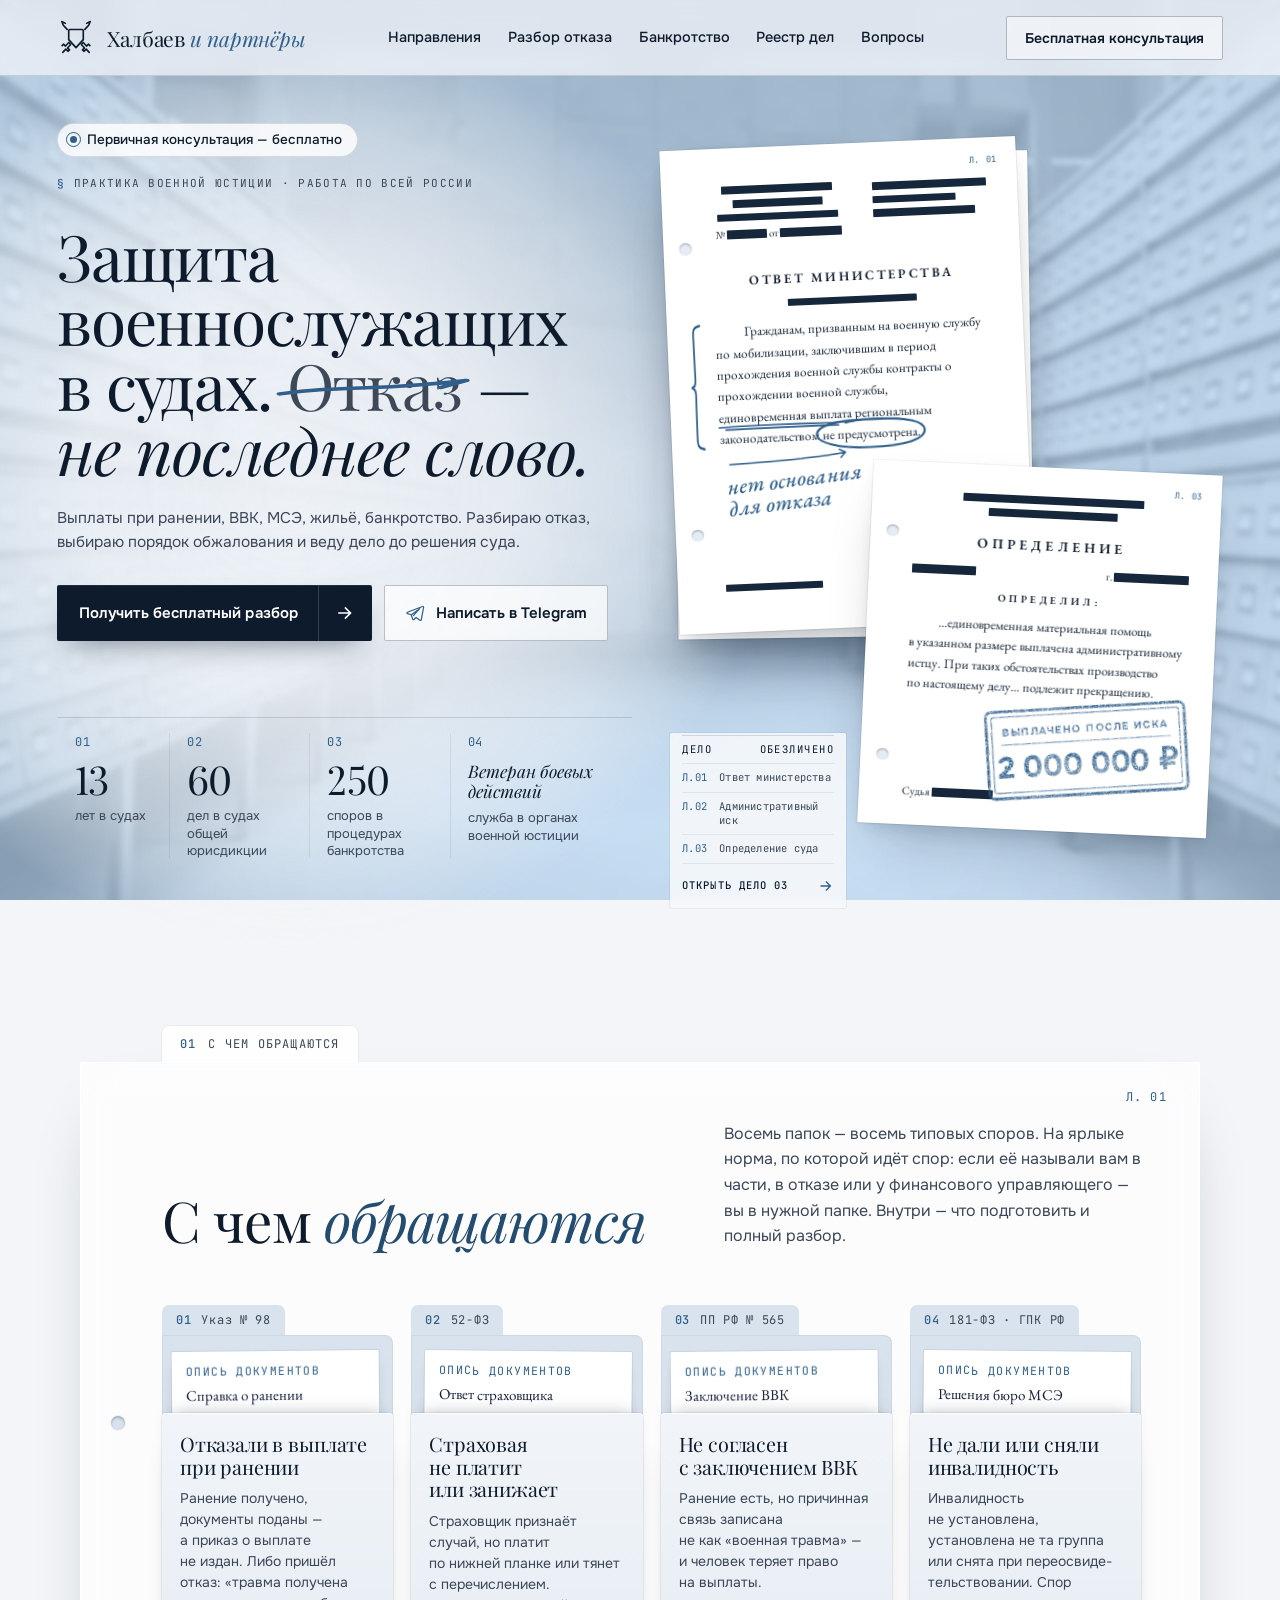
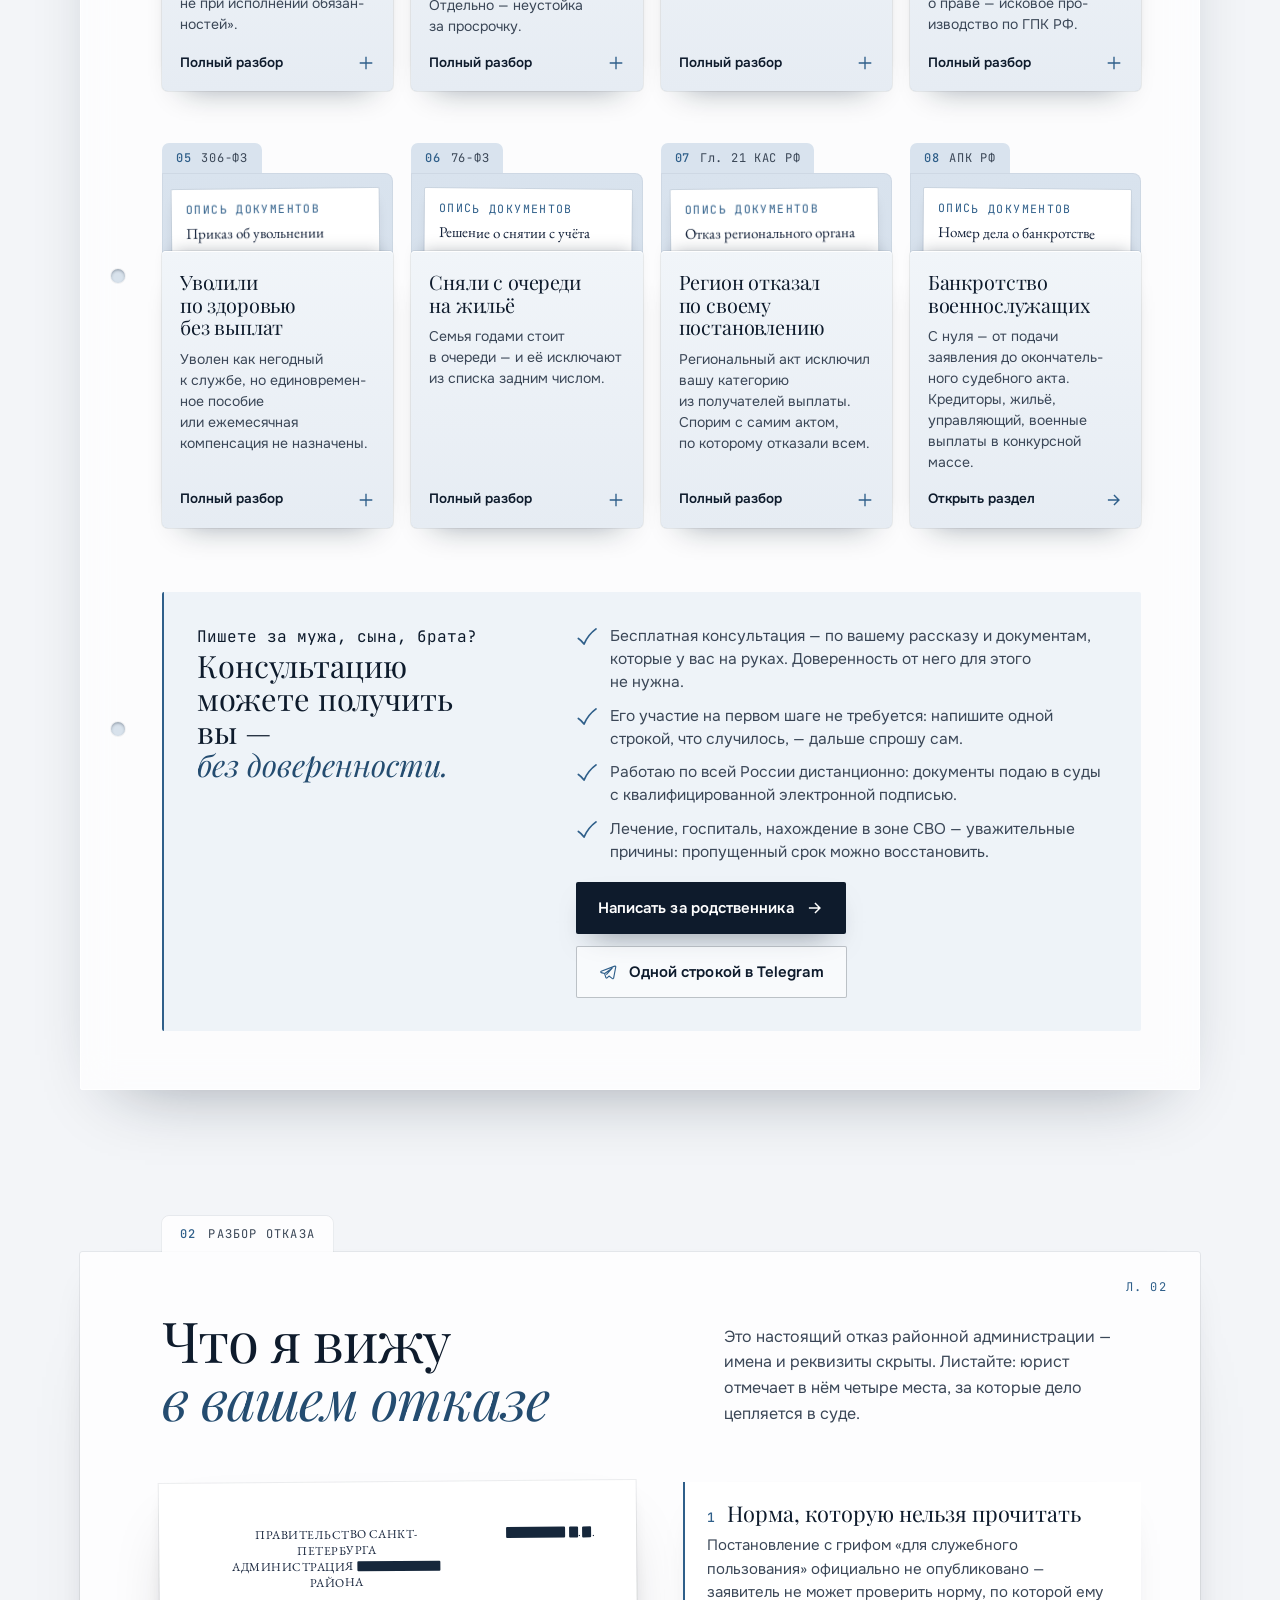
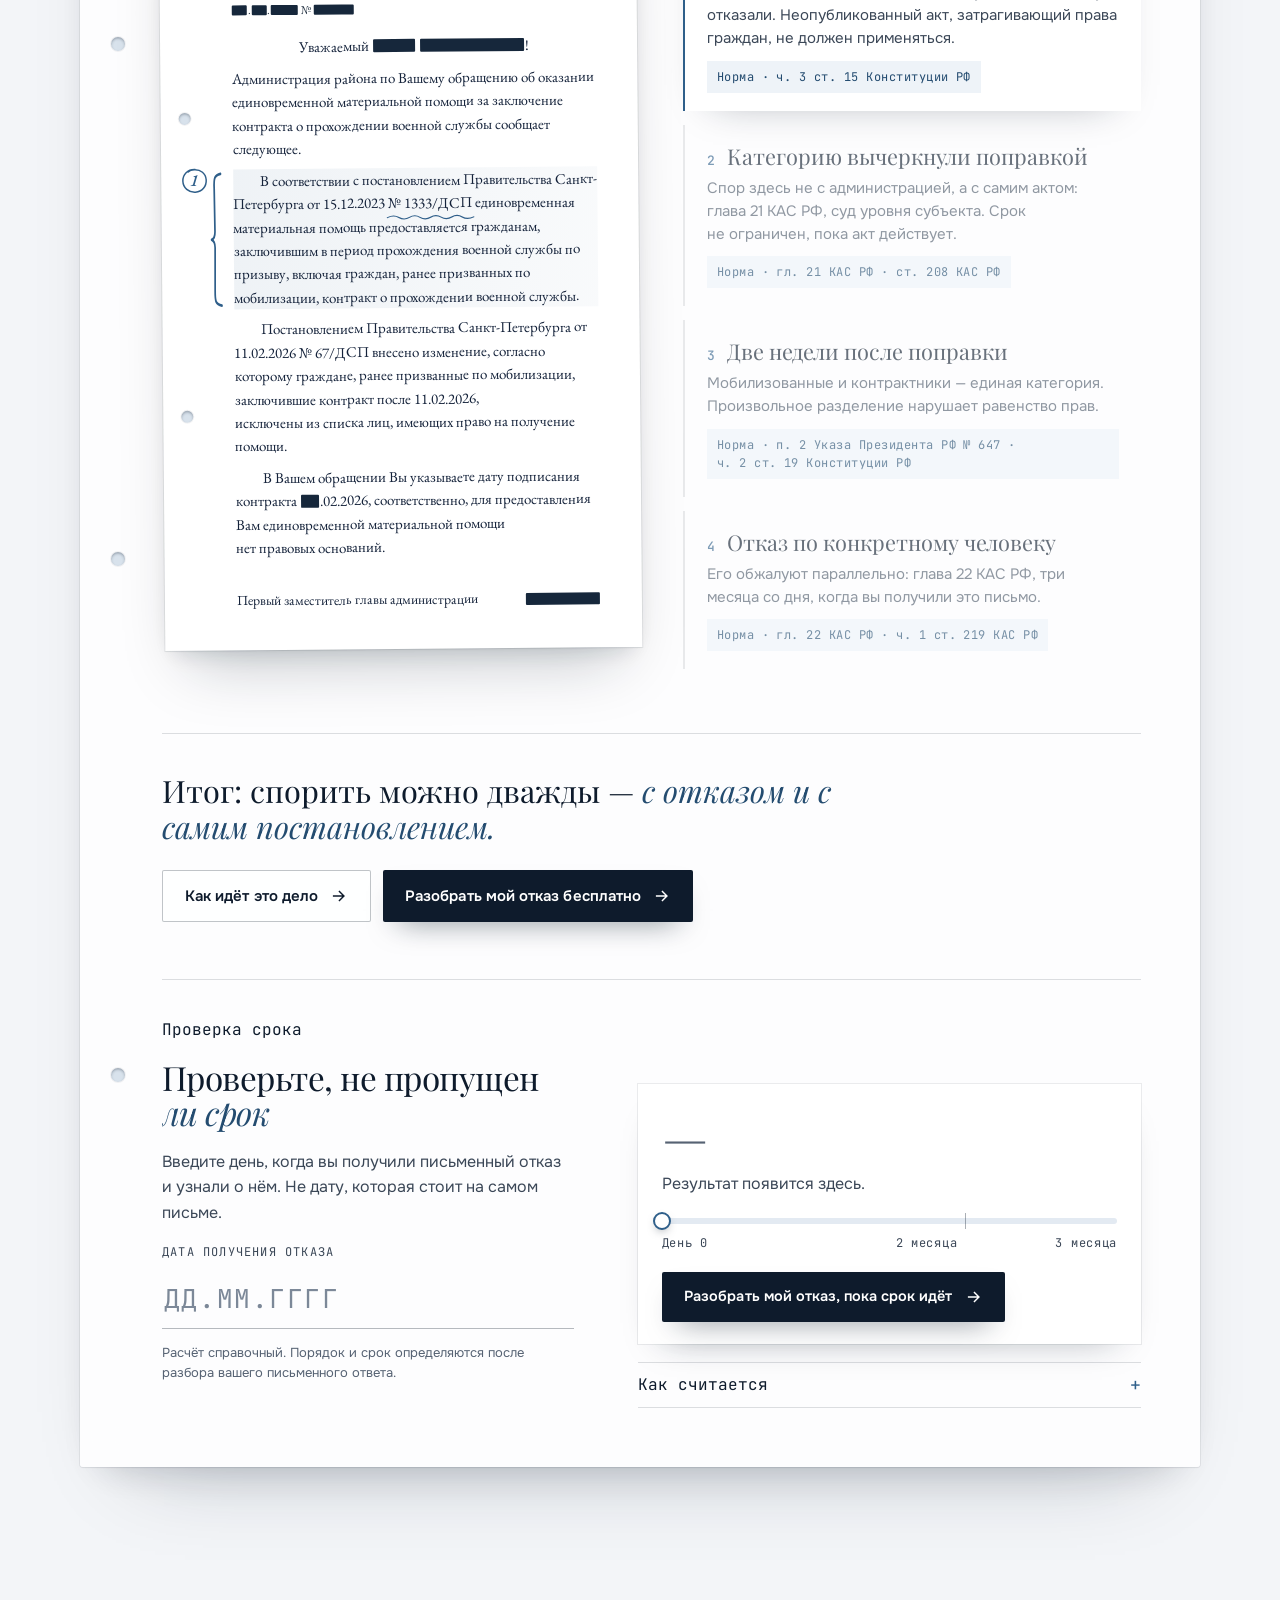
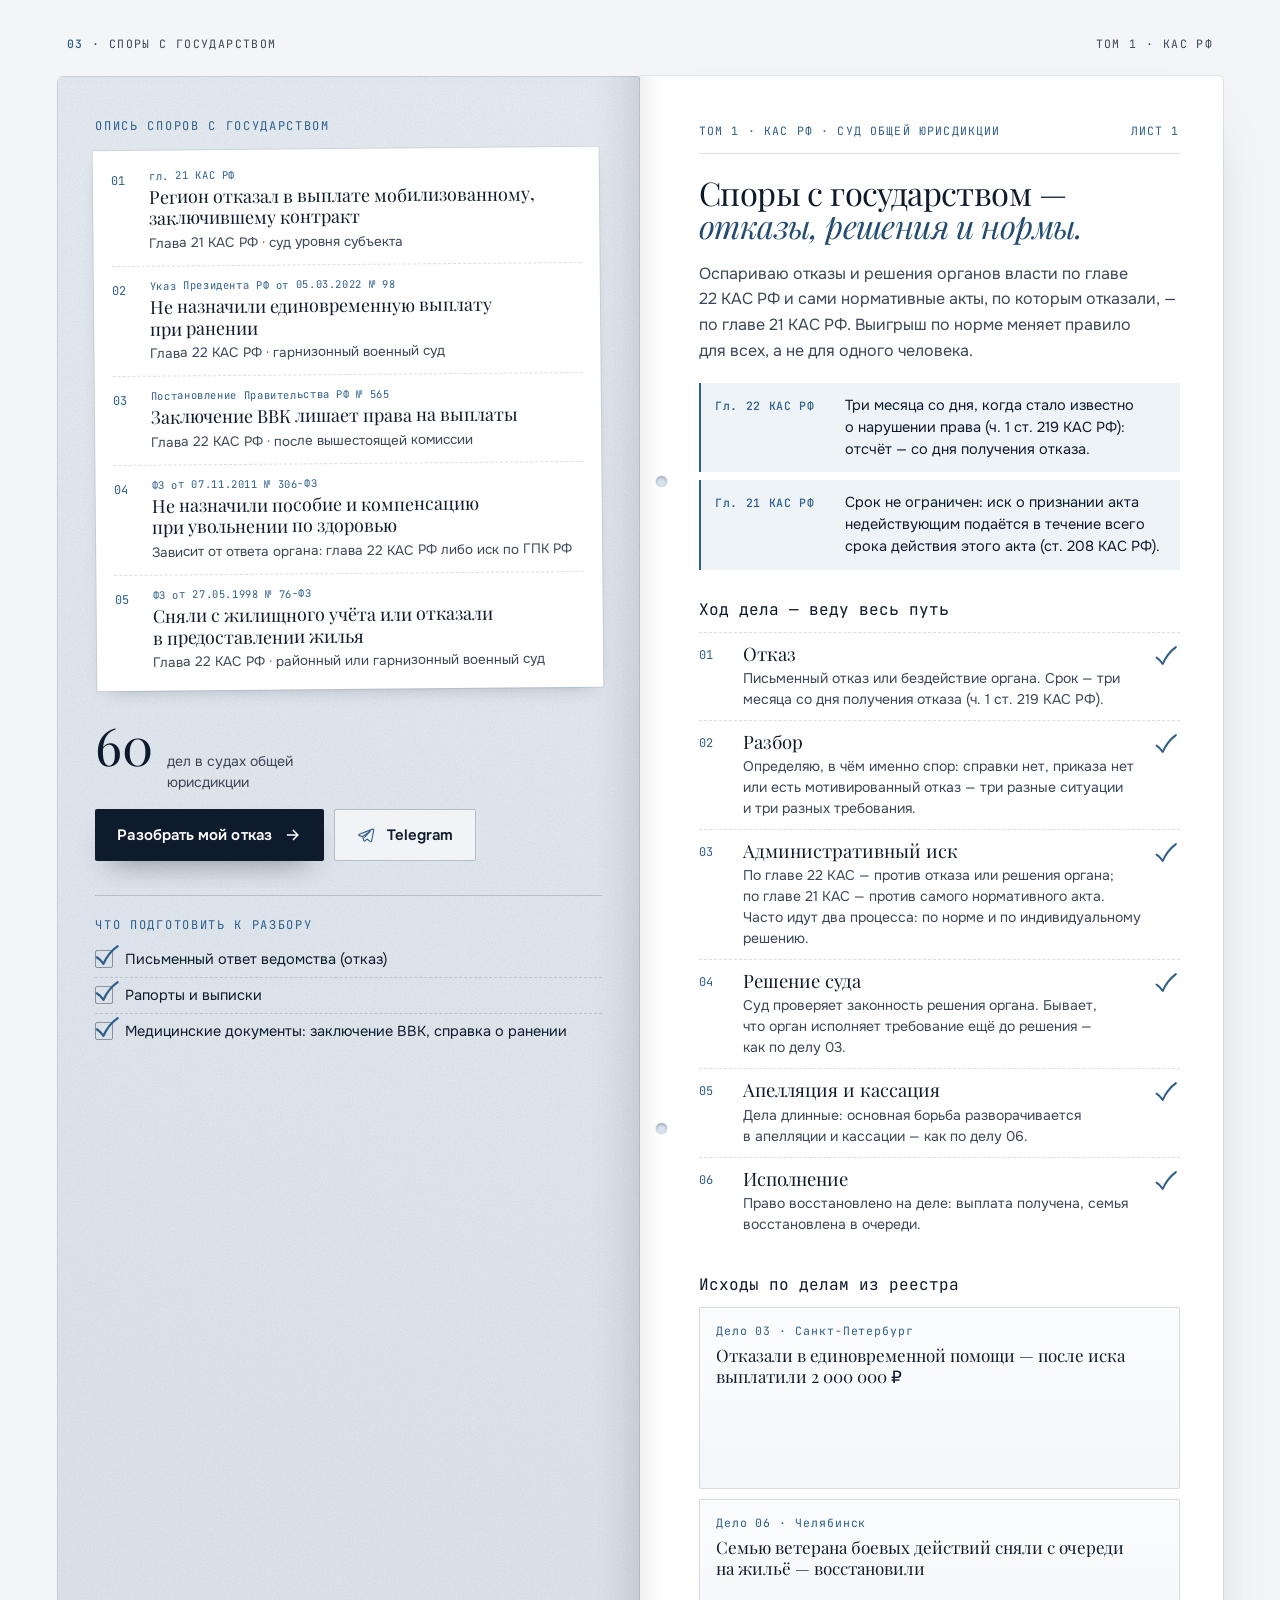
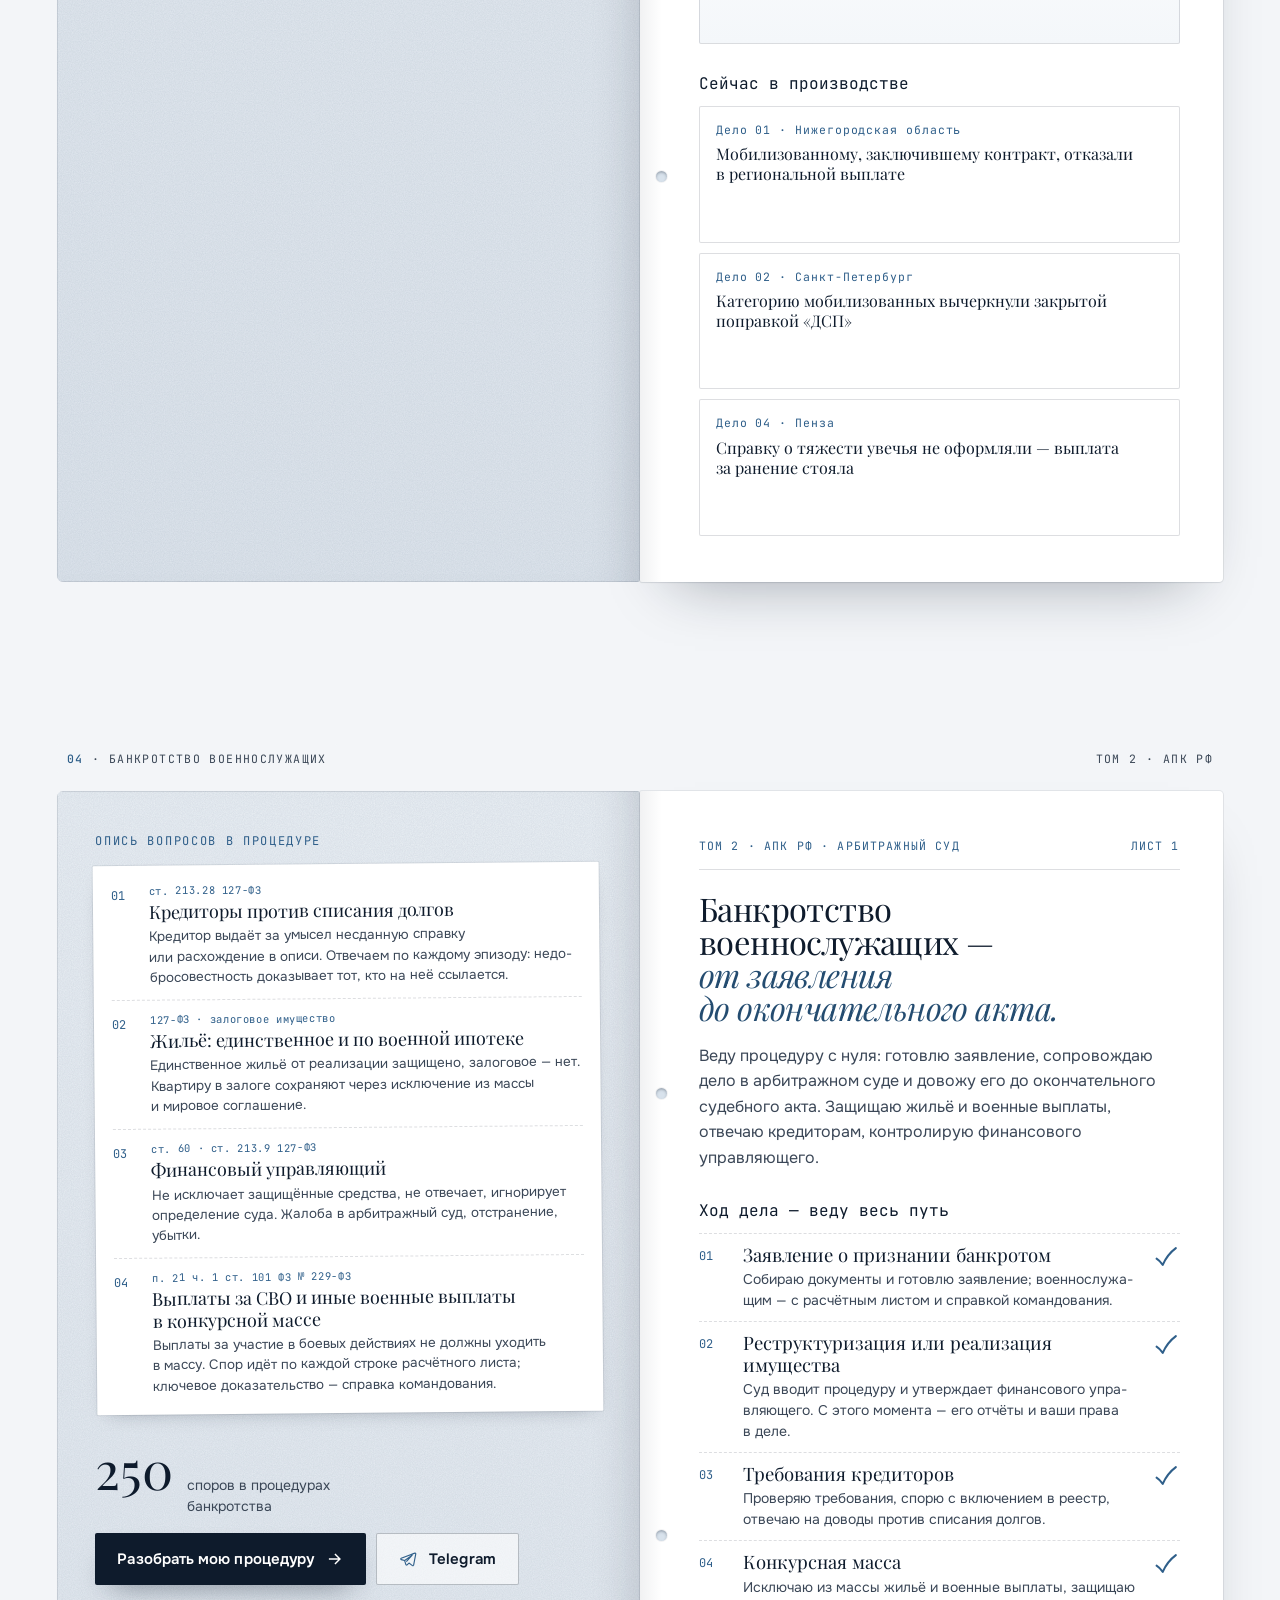
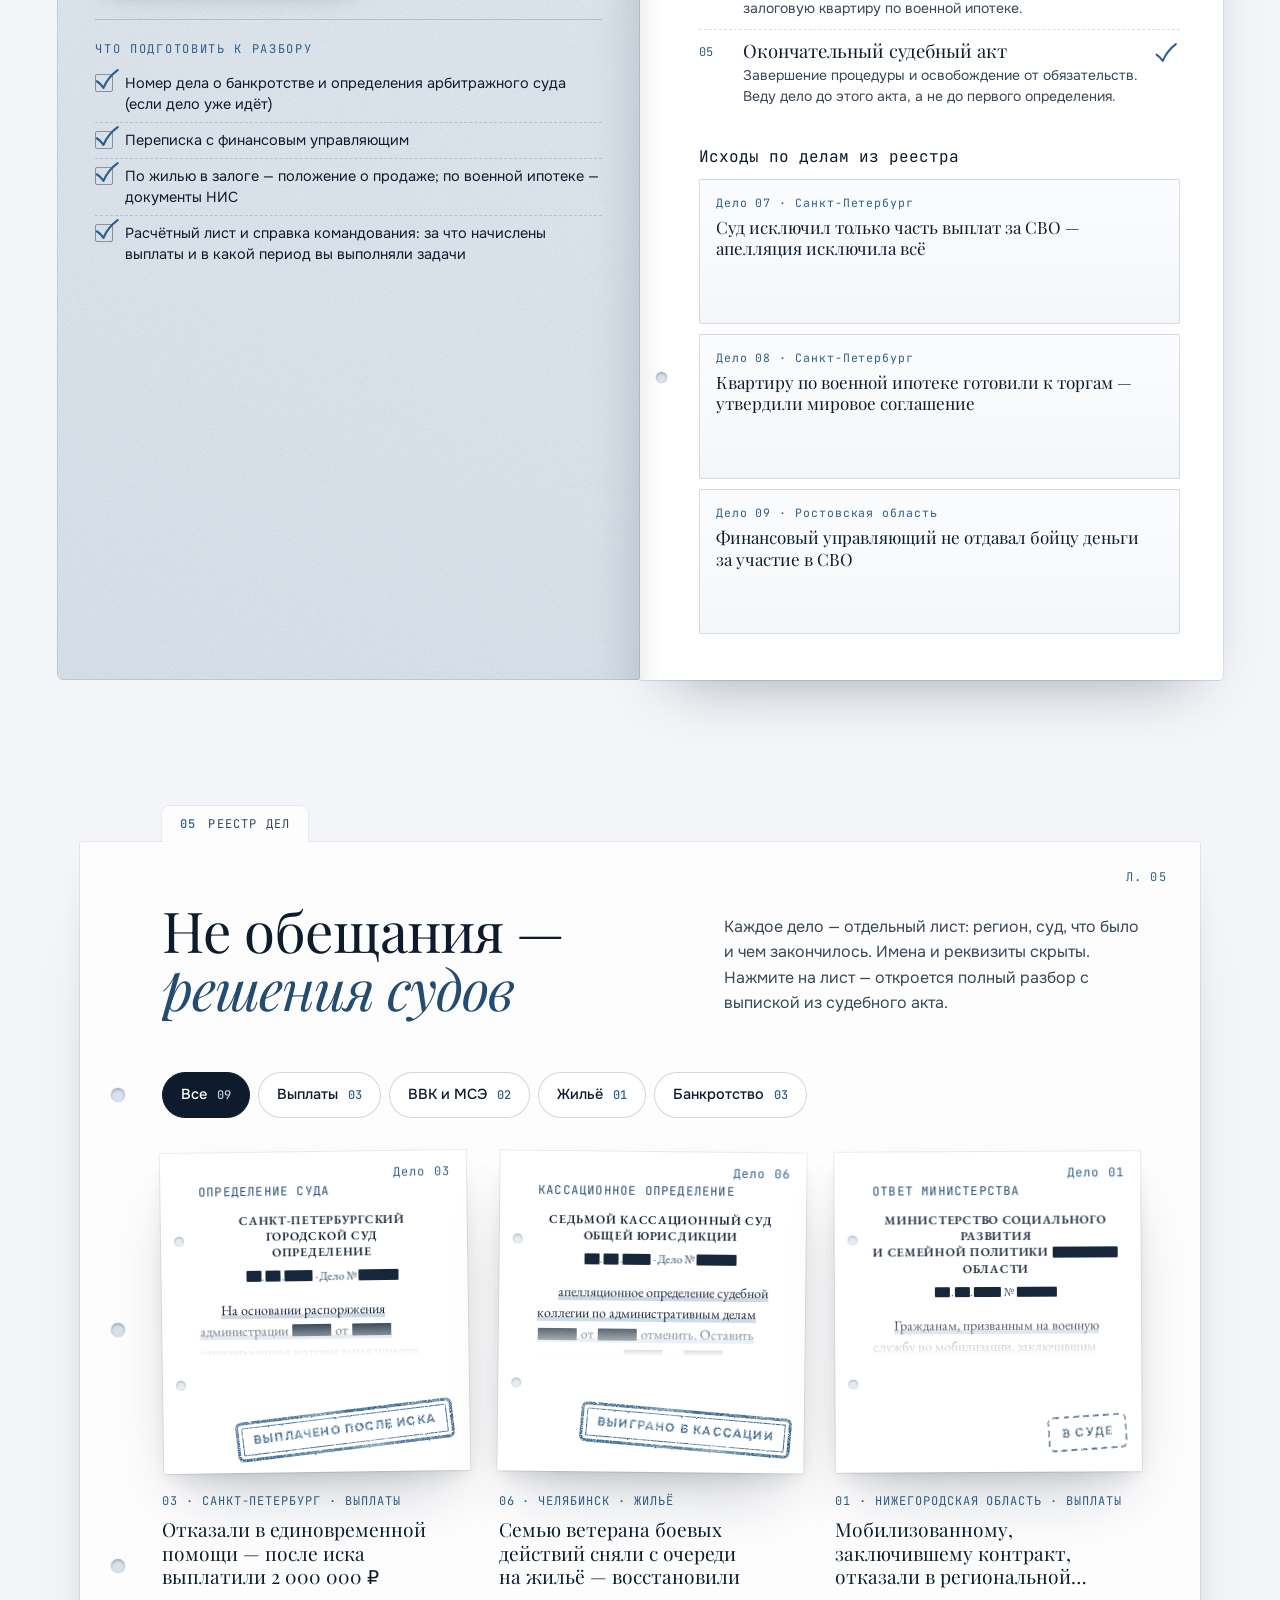
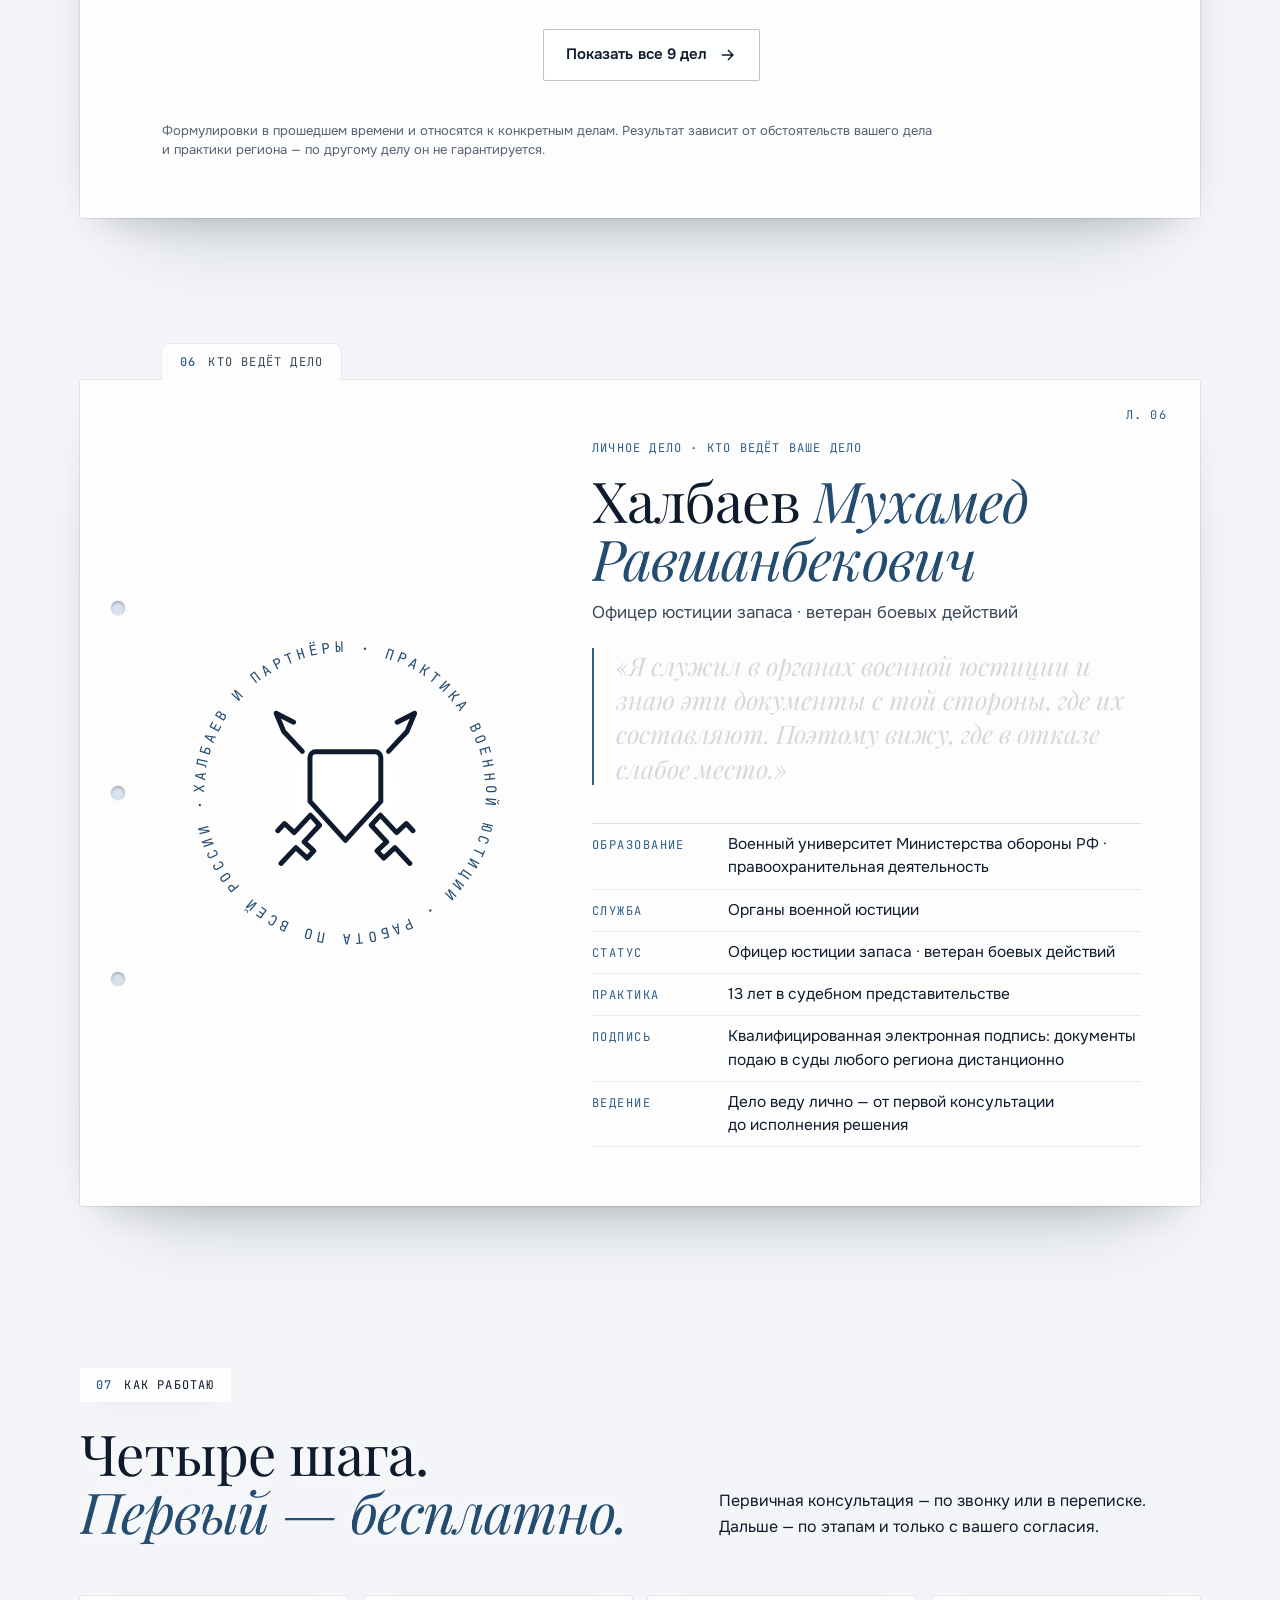
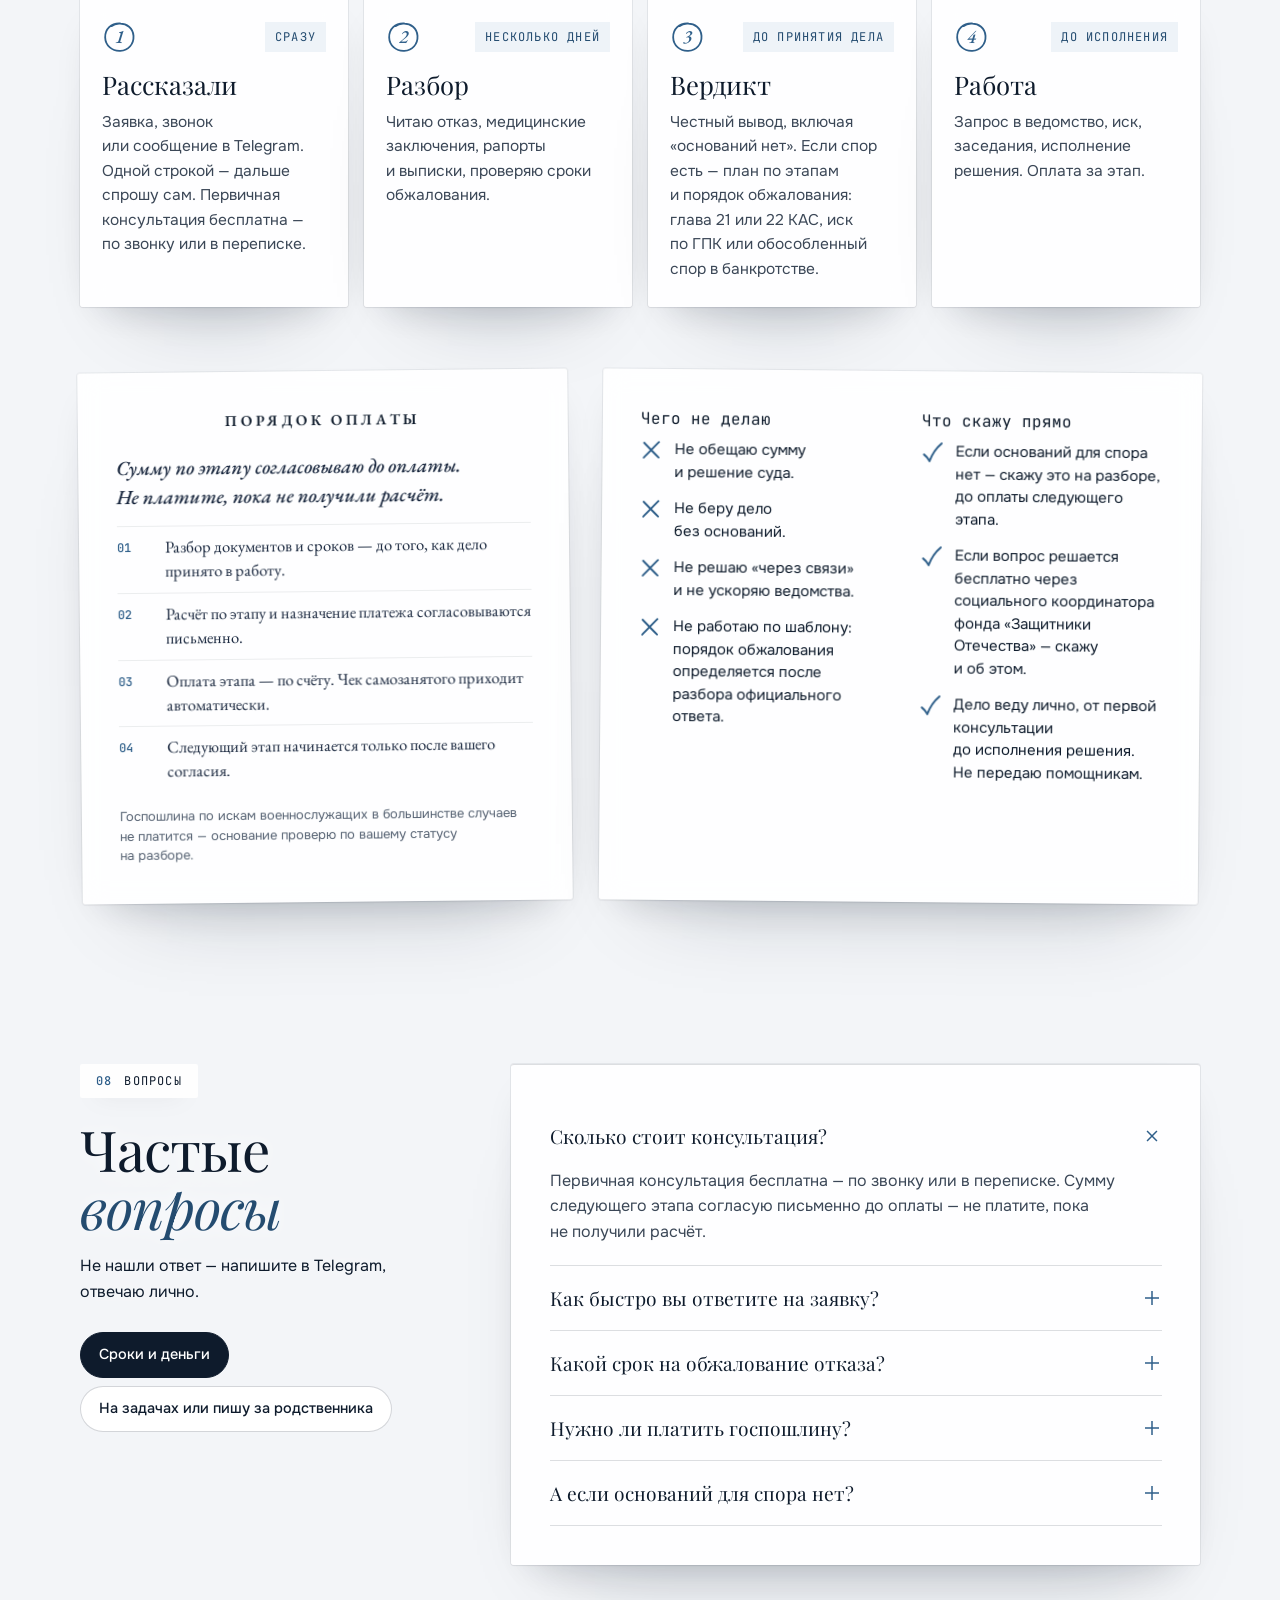
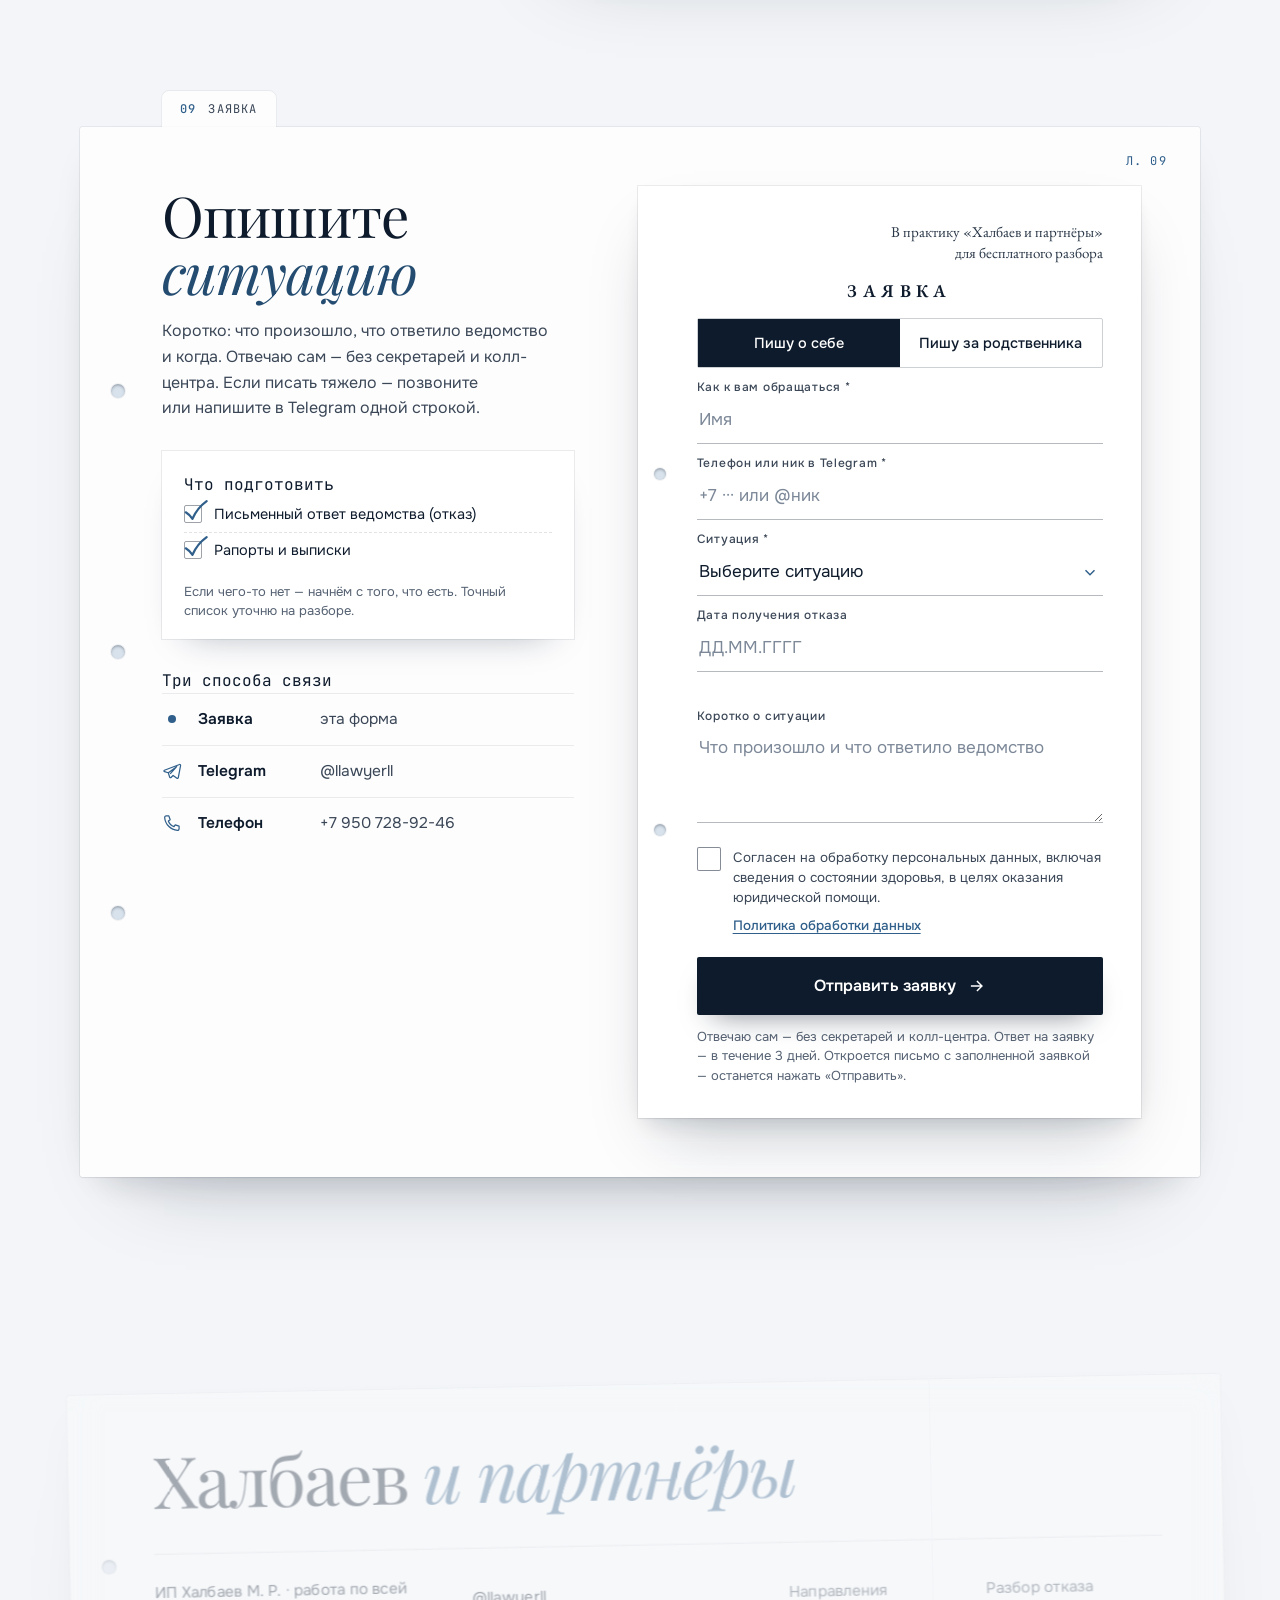
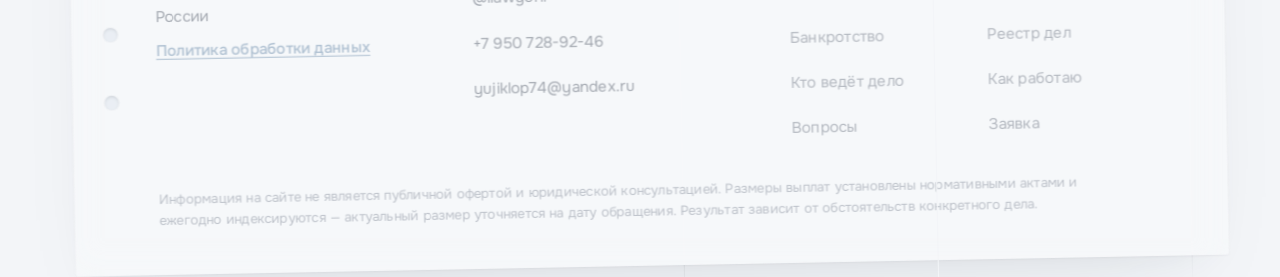
==== commit 91f61045: "Промежуточное сохранение: работа агентов над вариантами и основным сайтом (не проверено) Co-Authored" ====
--- a/index.html
+++ b/index.html
@@ -3,19 +3,245 @@
 <head>
 <meta charset="utf-8">
 <meta name="viewport" content="width=device-width,initial-scale=1,viewport-fit=cover">
-<title>Халбаев и партнёры</title><script>document.documentElement.lang="ru";document.documentElement.classList.add("intro");</script>
-<meta name="description" content="Юрист по спорам военнослужащих: выплаты при ранении, ВВК, МСЭ, жильё, банкротство. Разбор отказа, обжалование и ведение дела до решения суда. Работа по всей России. Первичная консультация бесплатно.">
+<title>Юрист по спорам военнослужащих — Халбаев и партнёры</title><script>document.documentElement.lang="ru";document.documentElement.classList.add("intro");</script>
+<meta name="description" content="Юрист по спорам военнослужащих: выплаты при ранении, ВВК, МСЭ, жильё, банкротство. Разбор отказа и ведение дела в суде. Первичная консультация бесплатно.">
 <meta name="theme-color" content="#F3F5F8">
 <script>
 (function(){var d=document.documentElement;d.classList.add('js');
  if(window.matchMedia&&matchMedia('(prefers-reduced-motion: reduce)').matches){d.classList.remove('intro');d.classList.add('rm');}
  setTimeout(function(){d.classList.remove('intro')},2500);})();
 </script>
-<link rel="preload" href="assets/img/poster.jpg" as="image">
+<link rel="preload" href="assets/img/poster.jpg" as="image" fetchpriority="high">
+<link rel="preload" href="assets/fonts/playfair-display-normal-400-8ca4d9dd.woff2" as="font" type="font/woff2" crossorigin>
+<link rel="preload" href="assets/fonts/onest-normal-400-7cd00173.woff2" as="font" type="font/woff2" crossorigin>
 <link rel="stylesheet" href="assets/css/site.css">
+<!-- SEO. Домен-плейсхолдер https://example.ru — заменить на реальный во всех файлах: index.html (canonical, og:*, twitter:*, JSON-LD), robots.txt, sitemap.xml. Команда — в README, раздел «Публикация». -->
+<link rel="canonical" href="https://example.ru/">
+<link rel="icon" href="favicon.svg" type="image/svg+xml">
+<link rel="apple-touch-icon" href="apple-touch-icon.png">
+<link rel="manifest" href="site.webmanifest">
+<meta property="og:type" content="website">
+<meta property="og:locale" content="ru_RU">
+<meta property="og:site_name" content="Халбаев и партнёры">
+<meta property="og:url" content="https://example.ru/">
+<meta property="og:title" content="Защита военнослужащих в судах. Отказ — не последнее слово.">
+<meta property="og:description" content="Юрист по спорам военнослужащих: выплаты при ранении, ВВК, МСЭ, жильё, банкротство. Разбор отказа и ведение дела в суде. Первичная консультация бесплатно.">
+<meta property="og:image" content="https://example.ru/assets/img/og.png">
+<meta property="og:image:width" content="1200">
+<meta property="og:image:height" content="630">
+<meta property="og:image:alt" content="Халбаев и партнёры. Защита военнослужащих в судах. Отказ — не последнее слово. +7 950 728-92-46">
+<meta name="twitter:card" content="summary_large_image">
+<meta name="twitter:title" content="Защита военнослужащих в судах. Отказ — не последнее слово.">
+<meta name="twitter:description" content="Юрист по спорам военнослужащих: выплаты при ранении, ВВК, МСЭ, жильё, банкротство. Разбор отказа и ведение дела в суде. Первичная консультация бесплатно.">
+<meta name="twitter:image" content="https://example.ru/assets/img/og.png">
+<script type="application/ld+json">
+{
+ "@context": "https://schema.org",
+ "@graph": [
+  {
+   "@type": "LegalService",
+   "@id": "https://example.ru/#org",
+   "name": "Халбаев и партнёры",
+   "legalName": "ИП Халбаев М. Р.",
+   "url": "https://example.ru/",
+   "image": "https://example.ru/assets/img/og.png",
+   "logo": "https://example.ru/apple-touch-icon.png",
+   "description": "Выплаты при ранении, ВВК, МСЭ, жильё, банкротство. Разбор отказа, выбор порядка обжалования и ведение дела до решения суда.",
+   "telephone": "+7 950 728-92-46",
+   "email": "yujiklop74@yandex.ru",
+   "areaServed": {
+    "@type": "Country",
+    "name": "Россия"
+   },
+   "availableLanguage": "ru",
+   "sameAs": [
+    "https://t.me/llawyerll"
+   ],
+   "founder": {
+    "@id": "https://example.ru/#lawyer"
+   },
+   "employee": {
+    "@id": "https://example.ru/#lawyer"
+   },
+   "hasOfferCatalog": {
+    "@type": "OfferCatalog",
+    "name": "С чем обращаются",
+    "itemListElement": [
+     {
+      "@type": "Offer",
+      "name": "Первичная консультация",
+      "price": "0",
+      "priceCurrency": "RUB"
+     },
+     {
+      "@type": "Offer",
+      "itemOffered": {
+       "@type": "Service",
+       "name": "Отказали в выплате при ранении"
+      }
+     },
+     {
+      "@type": "Offer",
+      "itemOffered": {
+       "@type": "Service",
+       "name": "Страховая не платит или занижает"
+      }
+     },
+     {
+      "@type": "Offer",
+      "itemOffered": {
+       "@type": "Service",
+       "name": "Не согласен с заключением ВВК"
+      }
+     },
+     {
+      "@type": "Offer",
+      "itemOffered": {
+       "@type": "Service",
+       "name": "Не дали или сняли инвалидность"
+      }
+     },
+     {
+      "@type": "Offer",
+      "itemOffered": {
+       "@type": "Service",
+       "name": "Уволили по здоровью без выплат"
+      }
+     },
+     {
+      "@type": "Offer",
+      "itemOffered": {
+       "@type": "Service",
+       "name": "Сняли с очереди на жильё"
+      }
+     },
+     {
+      "@type": "Offer",
+      "itemOffered": {
+       "@type": "Service",
+       "name": "Регион отказал по своему постановлению"
+      }
+     },
+     {
+      "@type": "Offer",
+      "itemOffered": {
+       "@type": "Service",
+       "name": "Банкротство военнослужащих"
+      }
+     }
+    ]
+   }
+  },
+  {
+   "@type": "Person",
+   "@id": "https://example.ru/#lawyer",
+   "name": "Халбаев Мухамед Равшанбекович",
+   "description": "Офицер юстиции запаса, ветеран боевых действий. Служил в органах военной юстиции. 13 лет в судебном представительстве.",
+   "alumniOf": {
+    "@type": "CollegeOrUniversity",
+    "name": "Военный университет Министерства обороны РФ"
+   },
+   "worksFor": {
+    "@id": "https://example.ru/#org"
+   },
+   "telephone": "+7 950 728-92-46",
+   "sameAs": [
+    "https://t.me/llawyerll"
+   ]
+  },
+  {
+   "@type": "FAQPage",
+   "@id": "https://example.ru/#voprosy",
+   "url": "https://example.ru/#voprosy",
+   "mainEntity": [
+    {
+     "@type": "Question",
+     "name": "Сколько стоит консультация?",
+     "acceptedAnswer": {
+      "@type": "Answer",
+      "text": "Первичная консультация бесплатна — по звонку или в переписке. Сумму следующего этапа согласую письменно до оплаты — не платите, пока не получили расчёт."
+     }
+    },
+    {
+     "@type": "Question",
+     "name": "Как быстро вы ответите на заявку?",
+     "acceptedAnswer": {
+      "@type": "Answer",
+      "text": "В течение 3 дней. Отвечаю сам — без секретарей и колл-центра. Если вопрос срочный, напишите в Telegram одной строкой."
+     }
+    },
+    {
+     "@type": "Question",
+     "name": "Какой срок на обжалование отказа?",
+     "acceptedAnswer": {
+      "@type": "Answer",
+      "text": "Для споров с ведомствами — три месяца со дня, когда стало известно о нарушении права (ч. 1 ст. 219 КАС РФ); отсчёт идёт со дня, когда вы получили письменный отказ, а не с даты, которая стоит на письме. Если требование денежное и идёт по ГПК — общий срок исковой давности, три года (ст. 196 ГК РФ). Пропущенный срок восстанавливается по уважительной причине: лечение, госпиталь, нахождение в зоне СВО (ч. 7 ст. 219 КАС РФ)."
+     }
+    },
+    {
+     "@type": "Question",
+     "name": "Нужно ли платить госпошлину?",
+     "acceptedAnswer": {
+      "@type": "Answer",
+      "text": "По искам военнослужащих в большинстве случаев не платится. Основание проверю по вашему статусу на разборе."
+     }
+    },
+    {
+     "@type": "Question",
+     "name": "А если оснований для спора нет?",
+     "acceptedAnswer": {
+      "@type": "Answer",
+      "text": "Скажу это на разборе, до оплаты. Если вопрос решается бесплатно через социального координатора фонда «Защитники Отечества» — скажу и об этом."
+     }
+    },
+    {
+     "@type": "Question",
+     "name": "Я на задачах или в госпитале. Можно работать без личной встречи?",
+     "acceptedAnswer": {
+      "@type": "Answer",
+      "text": "Да. Работаю по всей России, документы подаю в суды с квалифицированной электронной подписью. Если из-за лечения, госпиталя или нахождения в зоне СВО пропущен срок обжалования, его можно восстановить по уважительной причине (ч. 7 ст. 219 КАС РФ)."
+     }
+    },
+    {
+     "@type": "Question",
+     "name": "Можно ли обратиться жене или матери?",
+     "acceptedAnswer": {
+      "@type": "Answer",
+      "text": "Да. Родственник может написать за бойца: первичная консультация — по вашему рассказу и документам, которые у вас на руках. Доверенность для консультации не нужна."
+     }
+    },
+    {
+     "@type": "Question",
+     "name": "Отказа нет, а выплату просто не назначают. Что делать?",
+     "acceptedAnswer": {
+      "@type": "Answer",
+      "text": "Сначала выясняем, в чём спор: справки о ранении нет — добиваемся её оформления; справка есть, а приказа нет — обжалуем бездействие; есть мотивированный отказ — спорим по существу."
+     }
+    },
+    {
+     "@type": "Question",
+     "name": "Одну выплату по ранению уже получил. Могут ли отказать в другой?",
+     "acceptedAnswer": {
+      "@type": "Answer",
+      "text": "Пособие по 306-ФЗ, страховая выплата по 52-ФЗ и выплата по Указу № 98 — самостоятельные основания, они друг друга не исключают."
+     }
+    },
+    {
+     "@type": "Question",
+     "name": "Что подготовить к консультации?",
+     "acceptedAnswer": {
+      "@type": "Answer",
+      "text": "Письменный отказ ведомства, медицинские документы (заключение ВВК, справку о ранении, документы МСЭ), рапорты и выписки. Если чего-то нет — начнём с того, что есть. Список по вашей ситуации — в разделе «Направления» и рядом с заявкой."
+     }
+    }
+   ]
+  }
+ ]
+}
+</script>
 </head>
 <body>
-<div class="vbg" id="vbg" aria-hidden="true"><div class="vbg-media"><img alt="" src="assets/img/poster.jpg"></div><i class="vbg-tint"></i><i class="vbg-paper"></i><i class="vbg-steel"></i></div>
+<div class="vbg" id="vbg" aria-hidden="true"><div class="vbg-media"><img alt="" src="assets/img/poster.jpg" width="960" height="540" fetchpriority="high"></div><i class="vbg-tint"></i><i class="vbg-paper"></i><i class="vbg-steel"></i></div>
 <svg width="0" height="0" style="position:absolute" aria-hidden="true" focusable="false">
  <defs>
   <filter id="ink" x="-6%" y="-10%" width="112%" height="120%" color-interpolation-filters="sRGB">
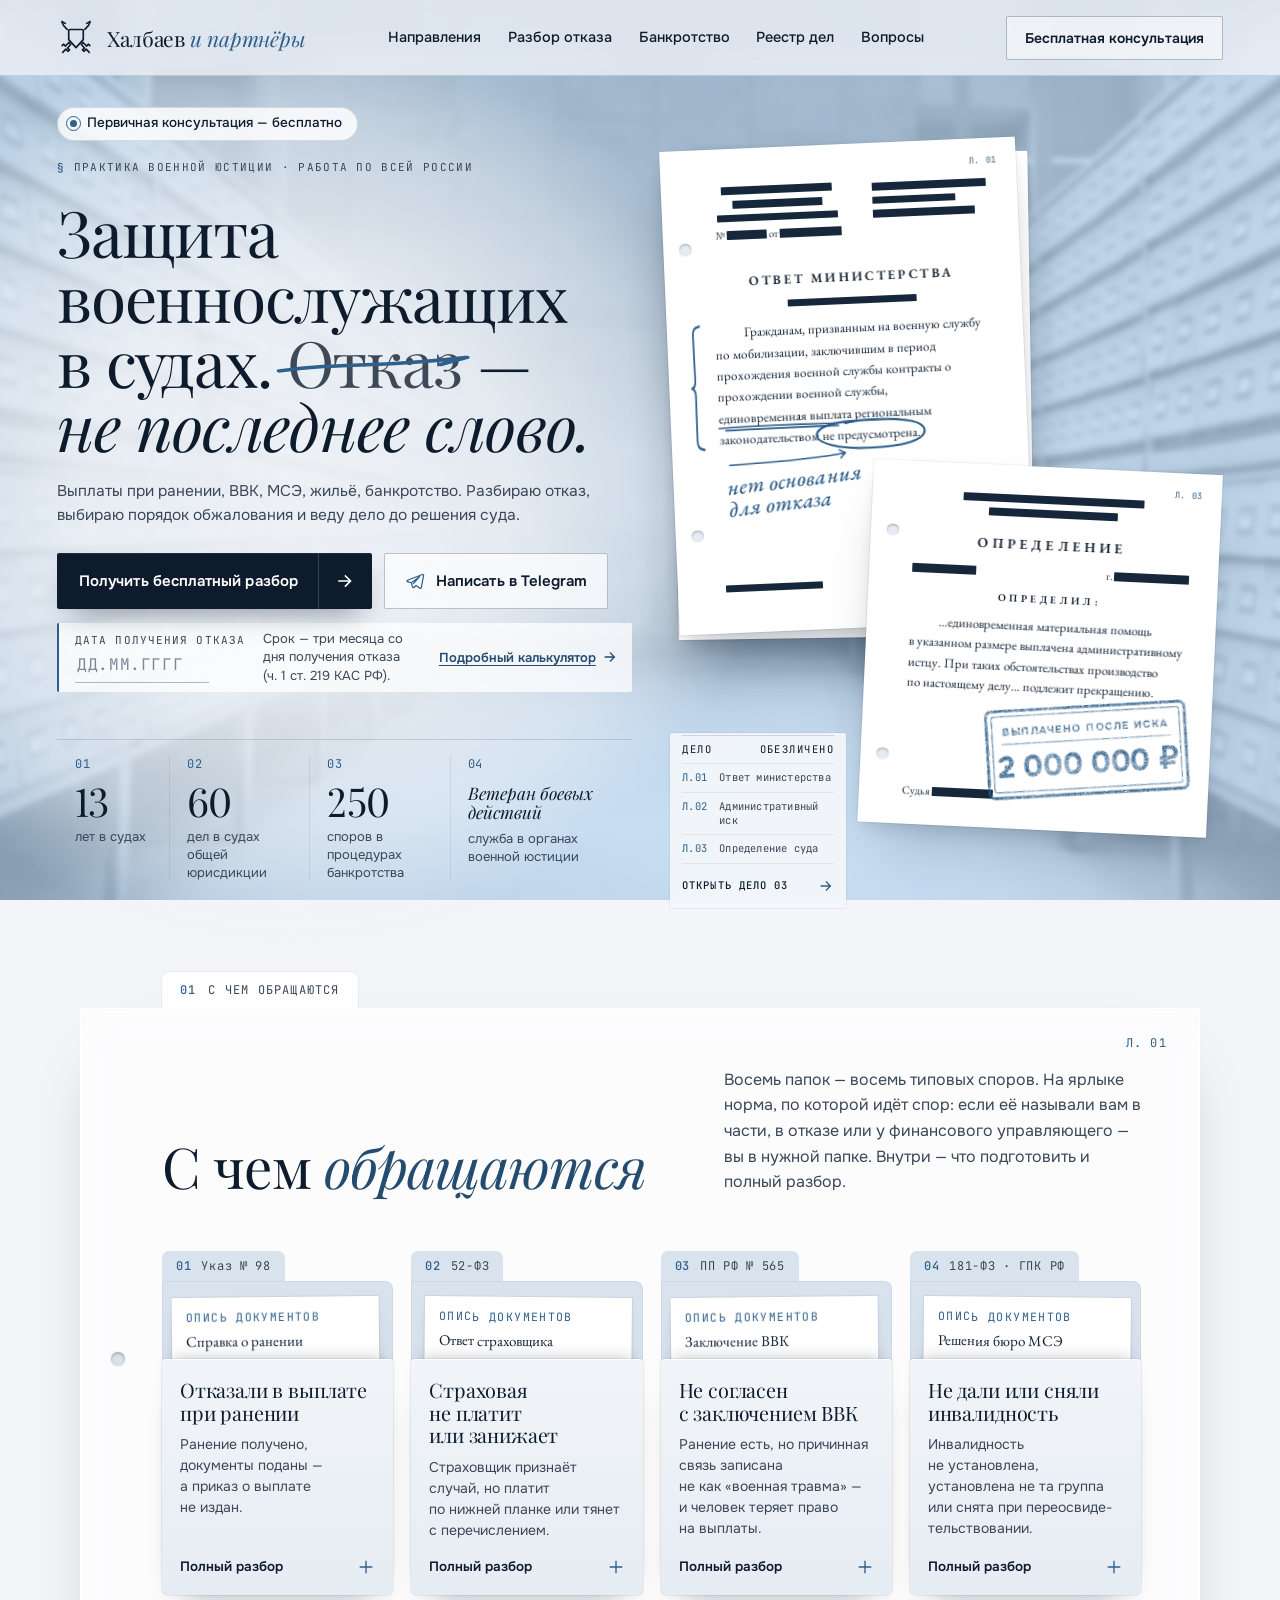
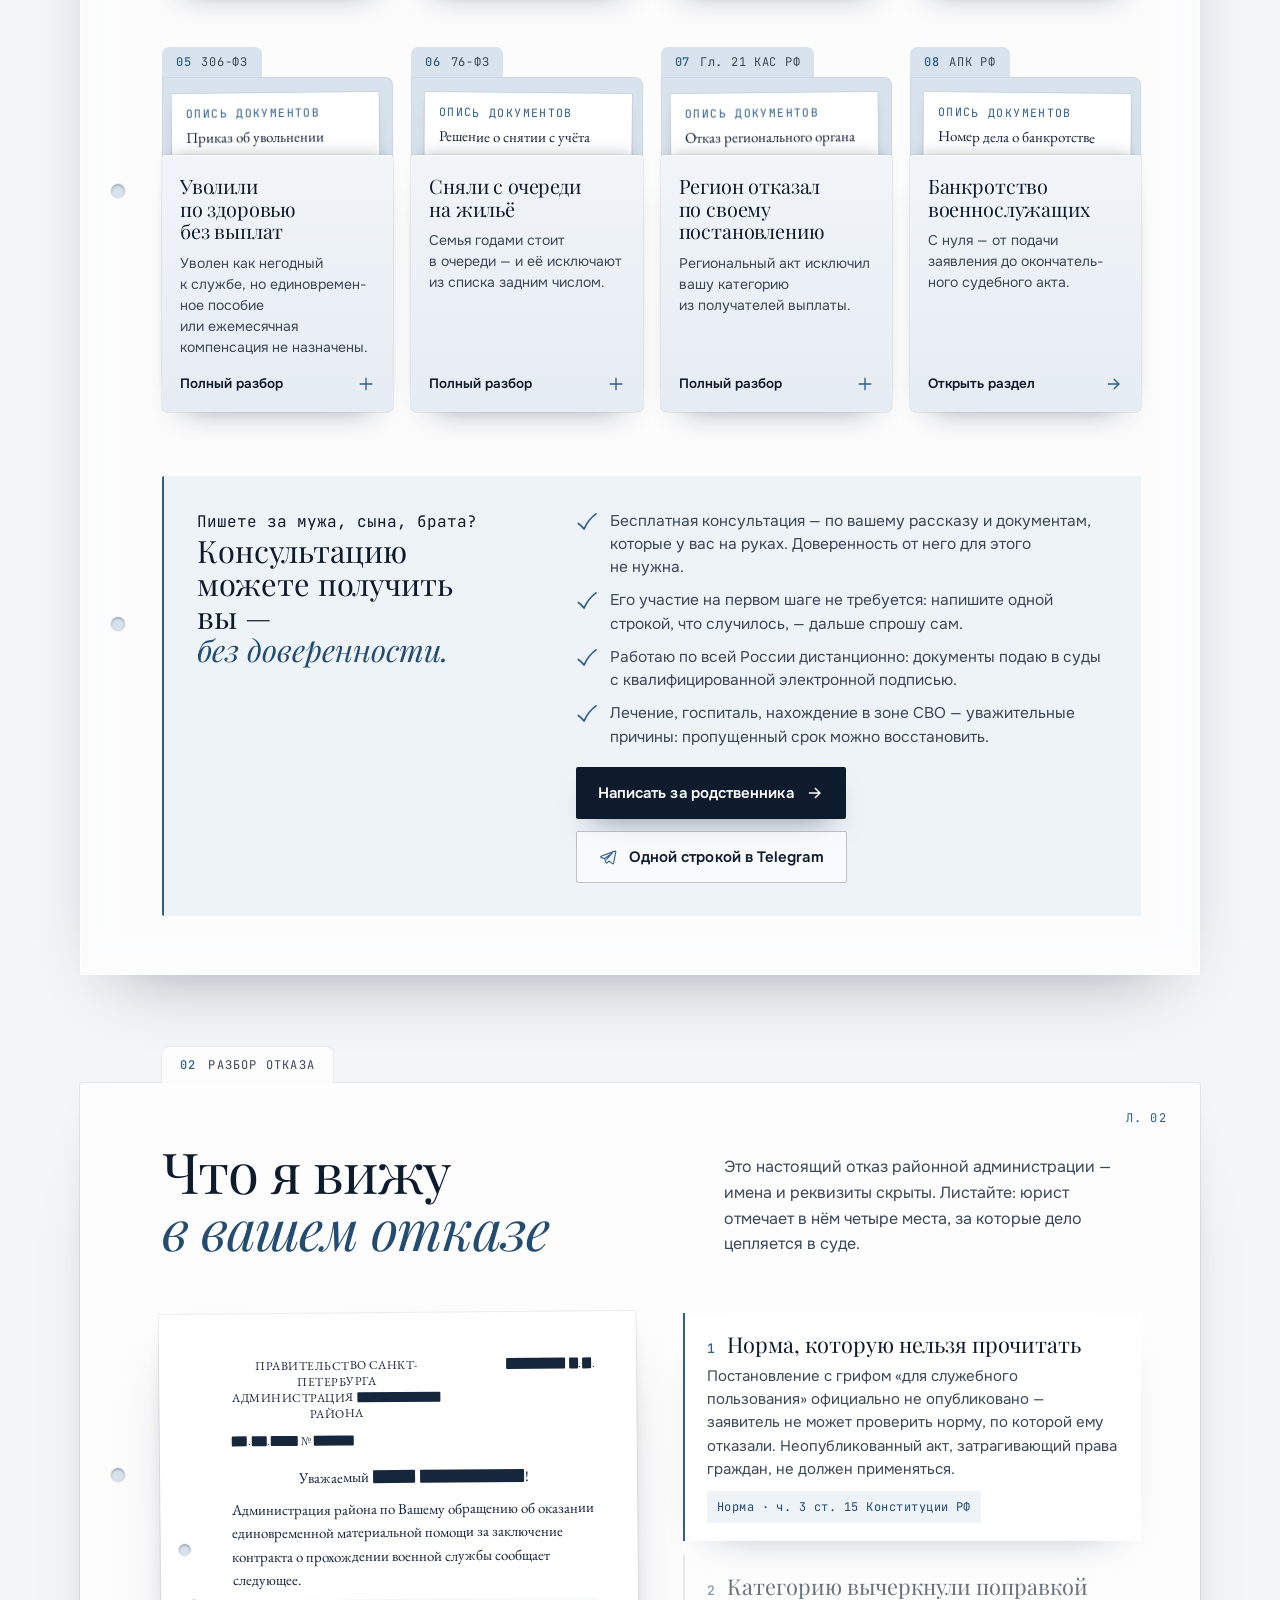
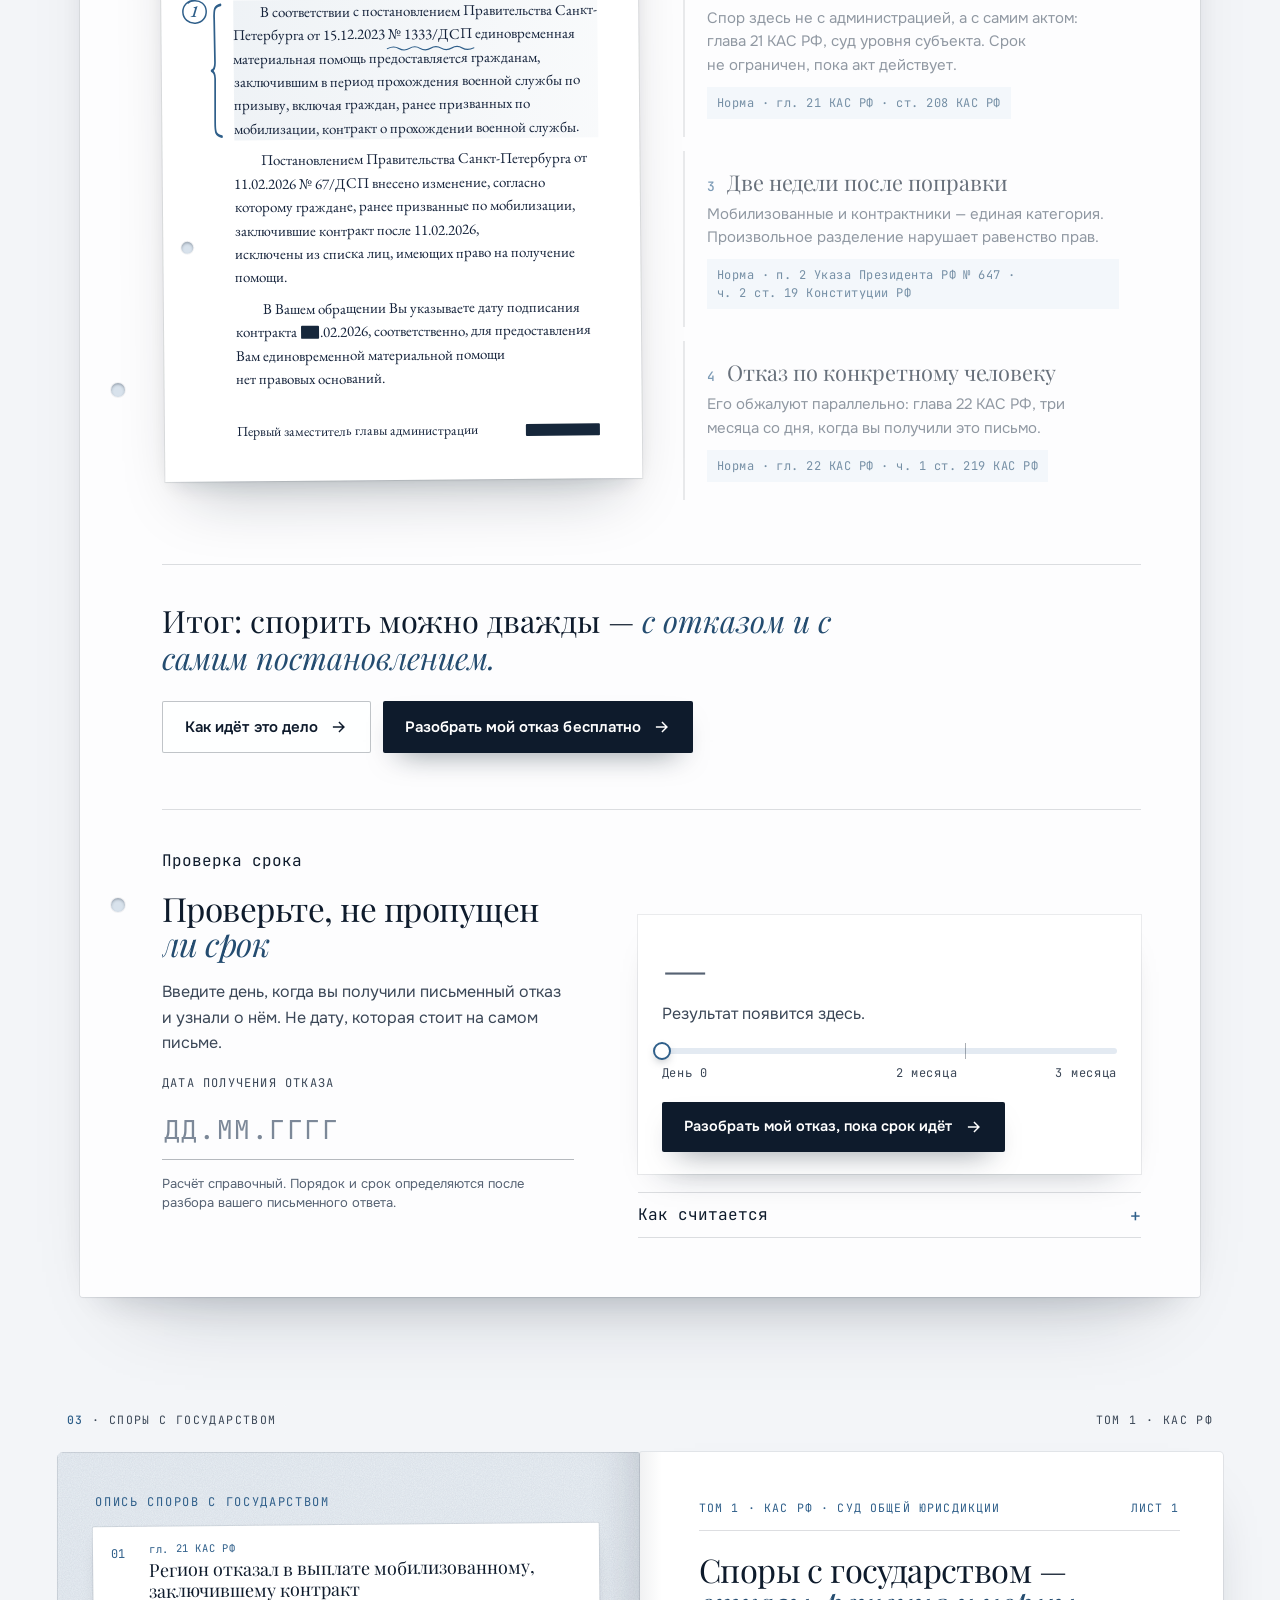
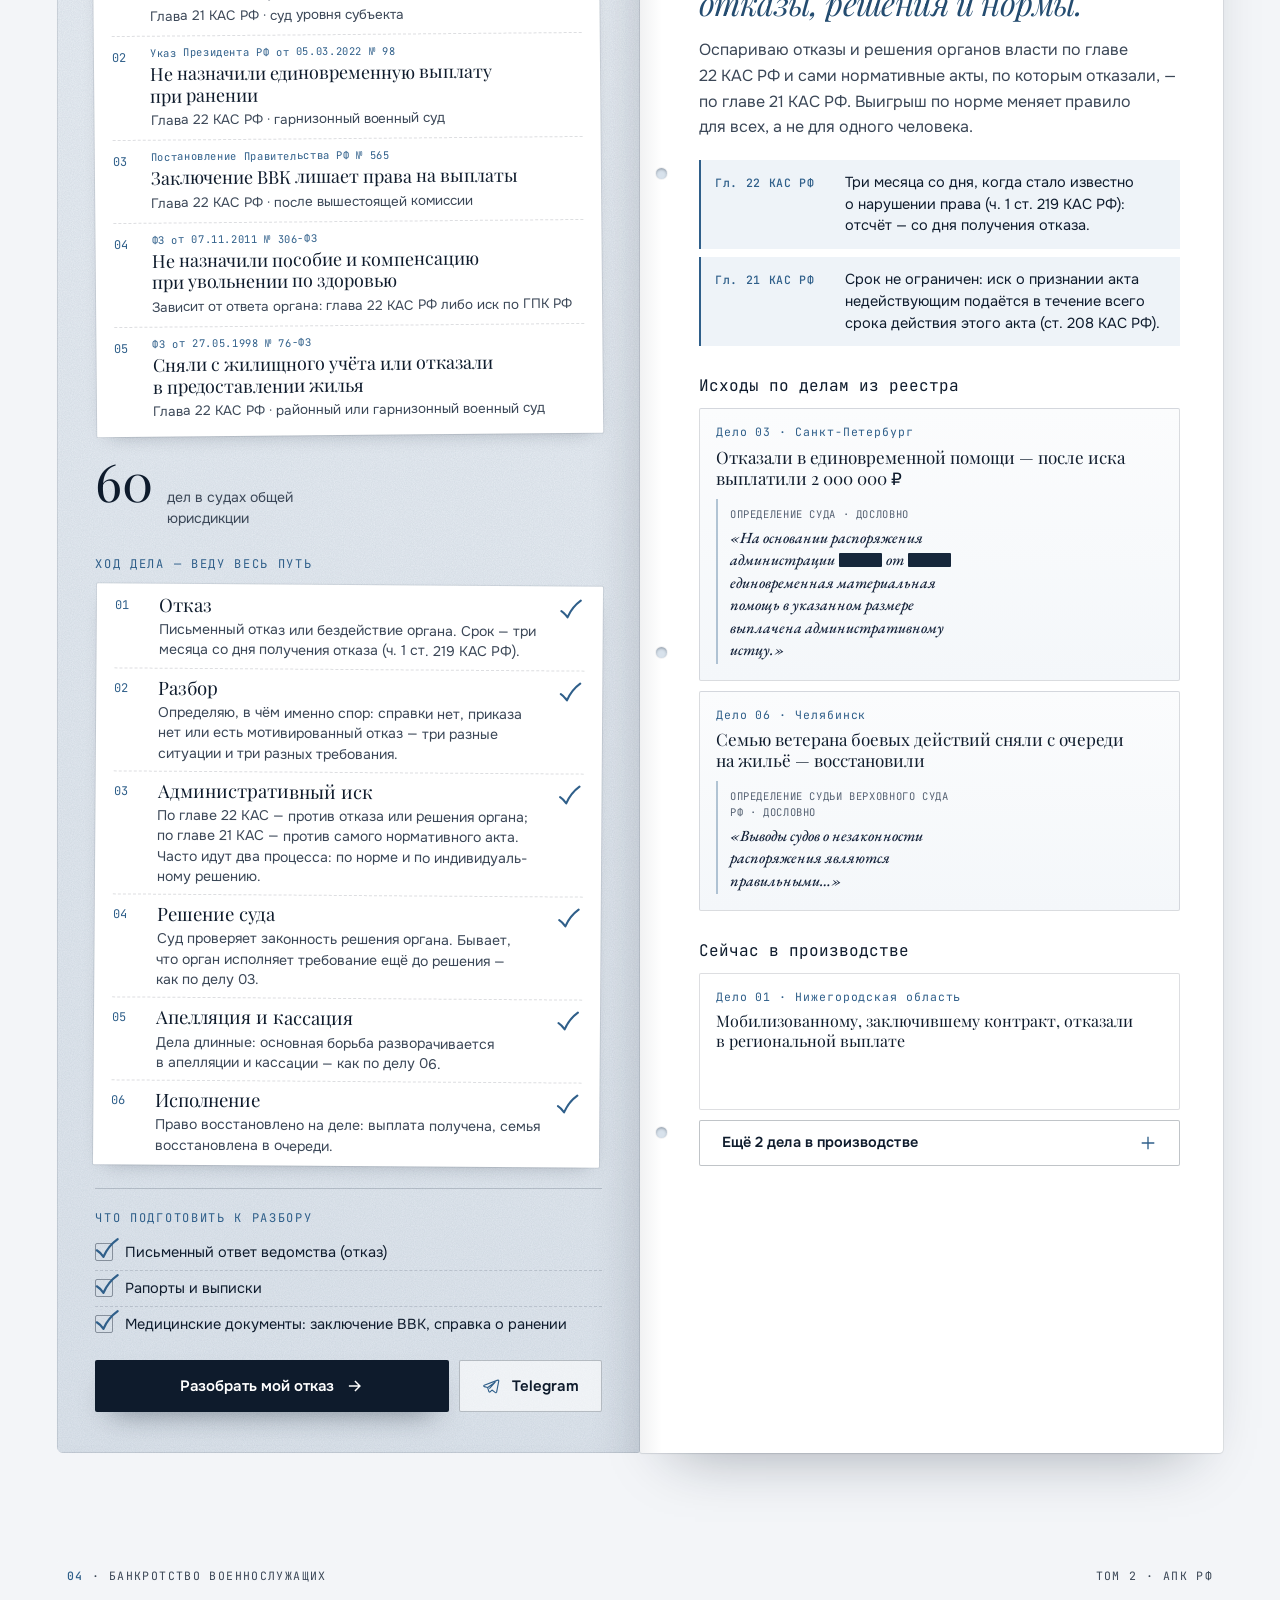
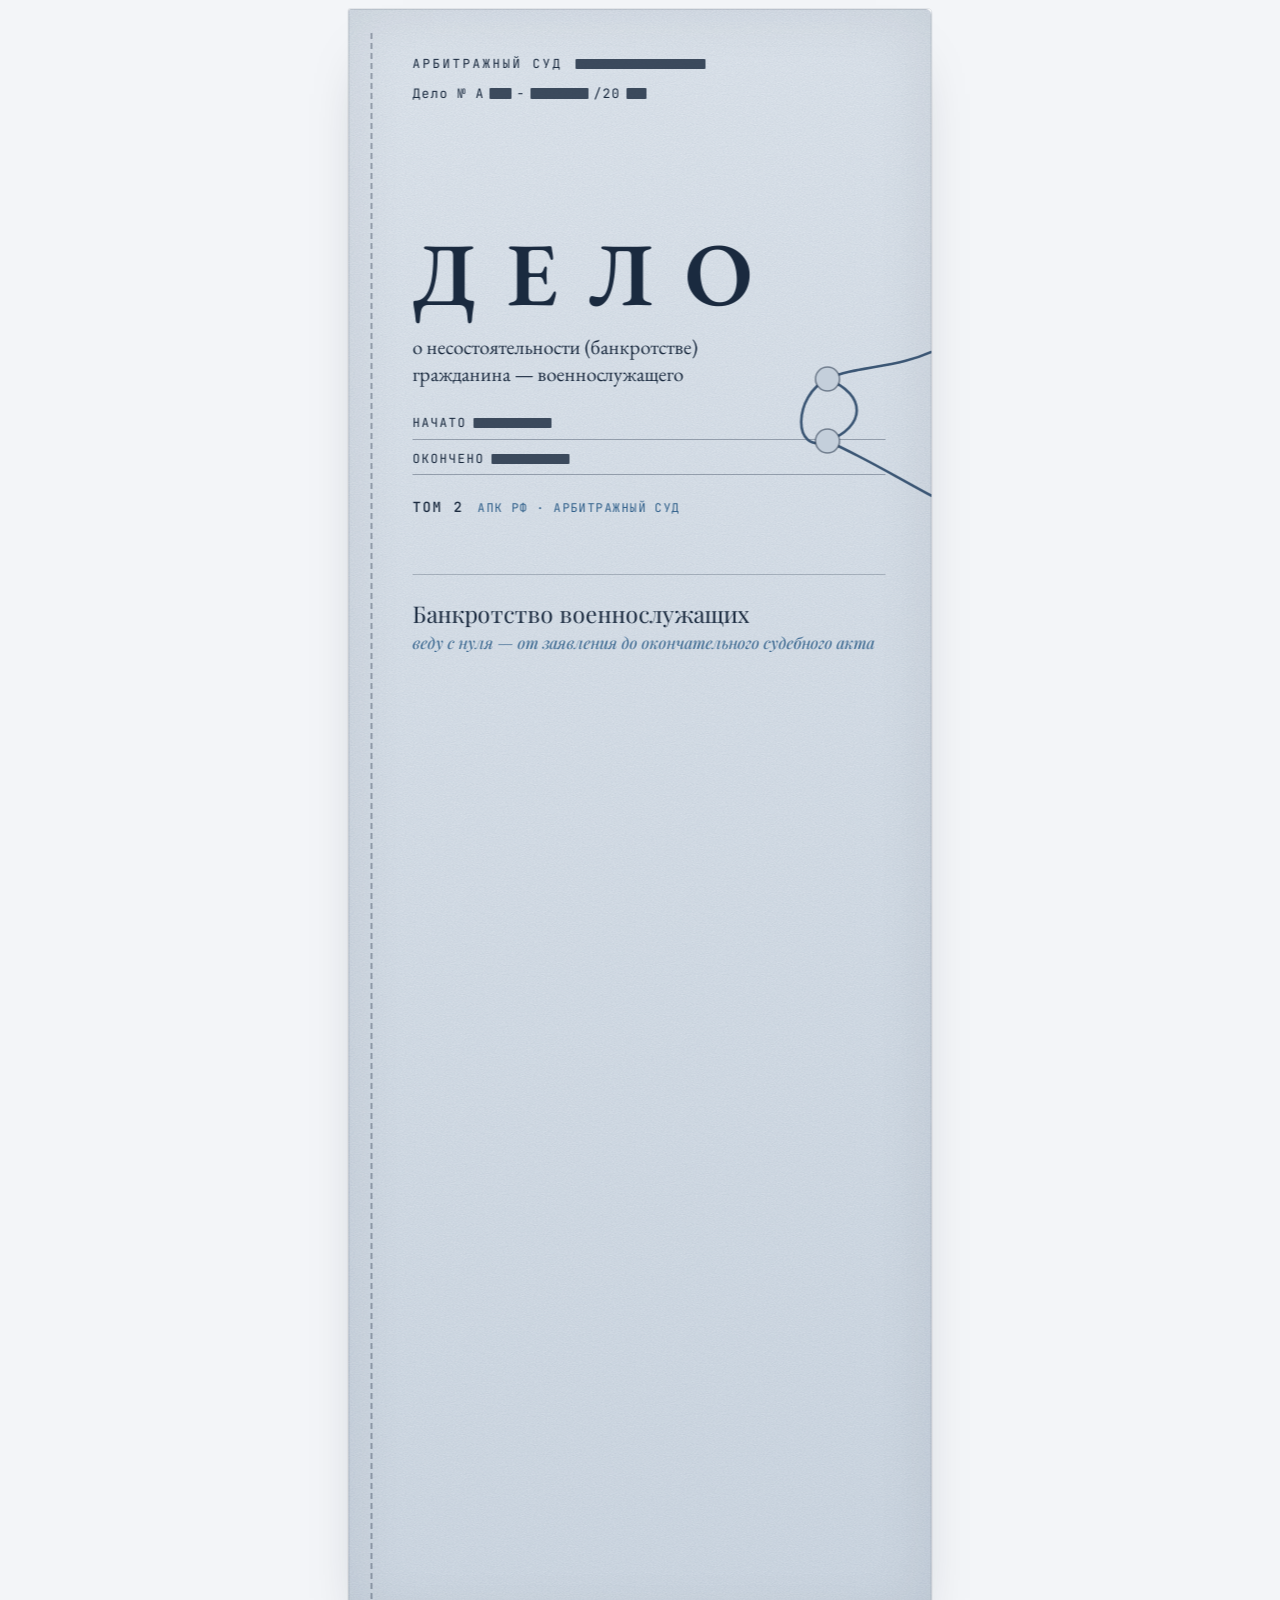
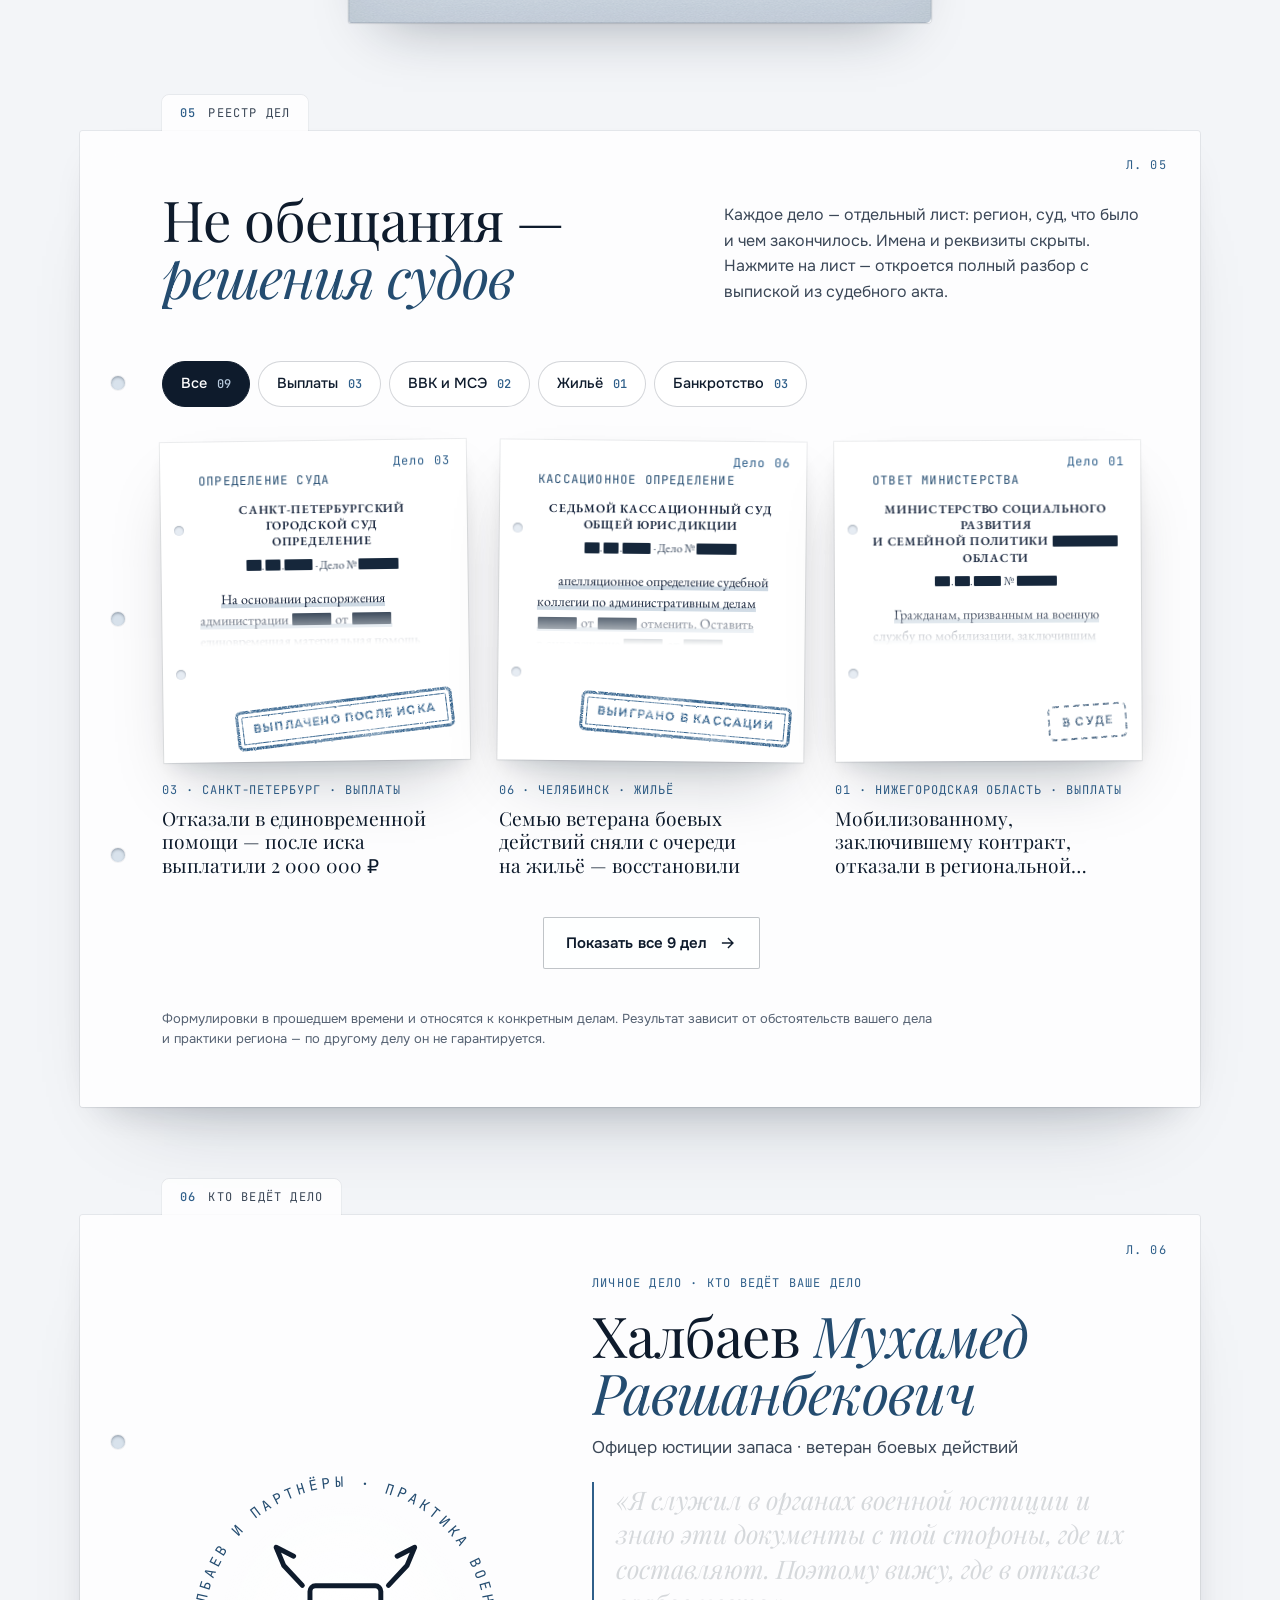
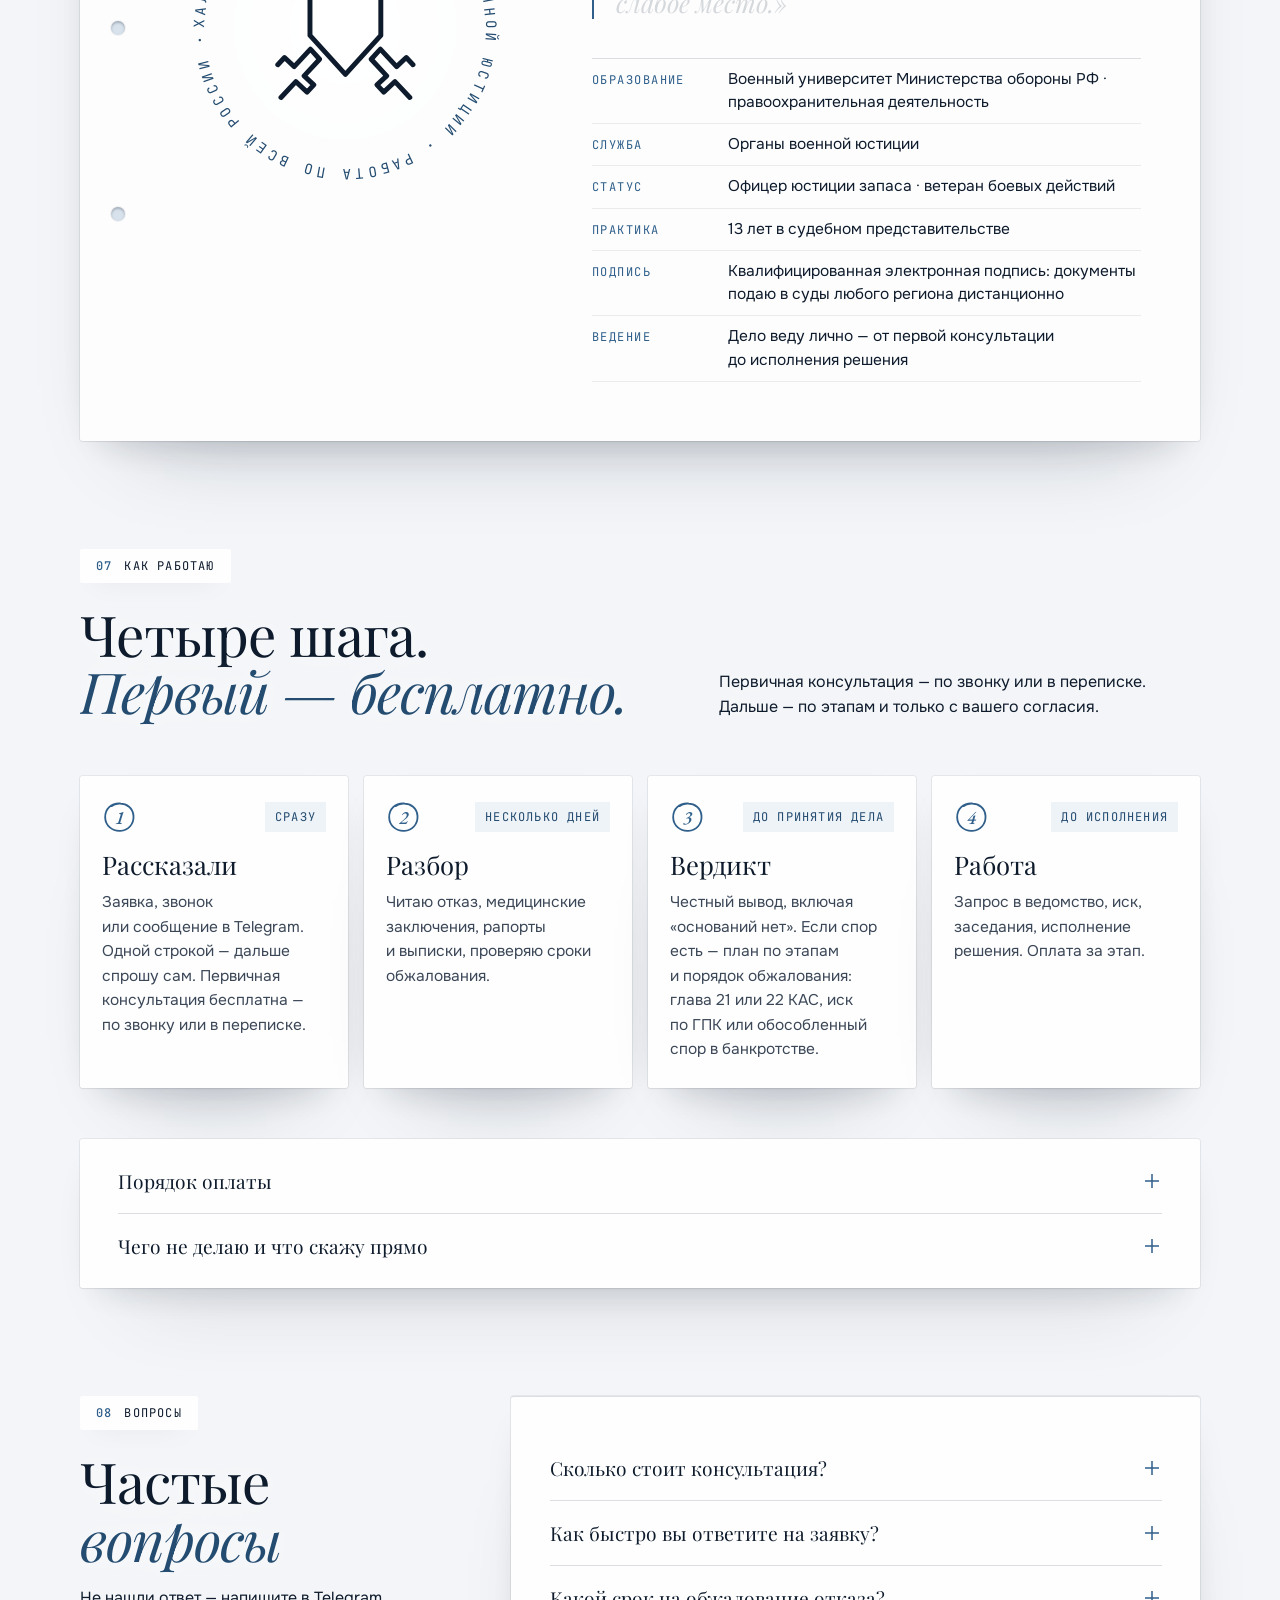
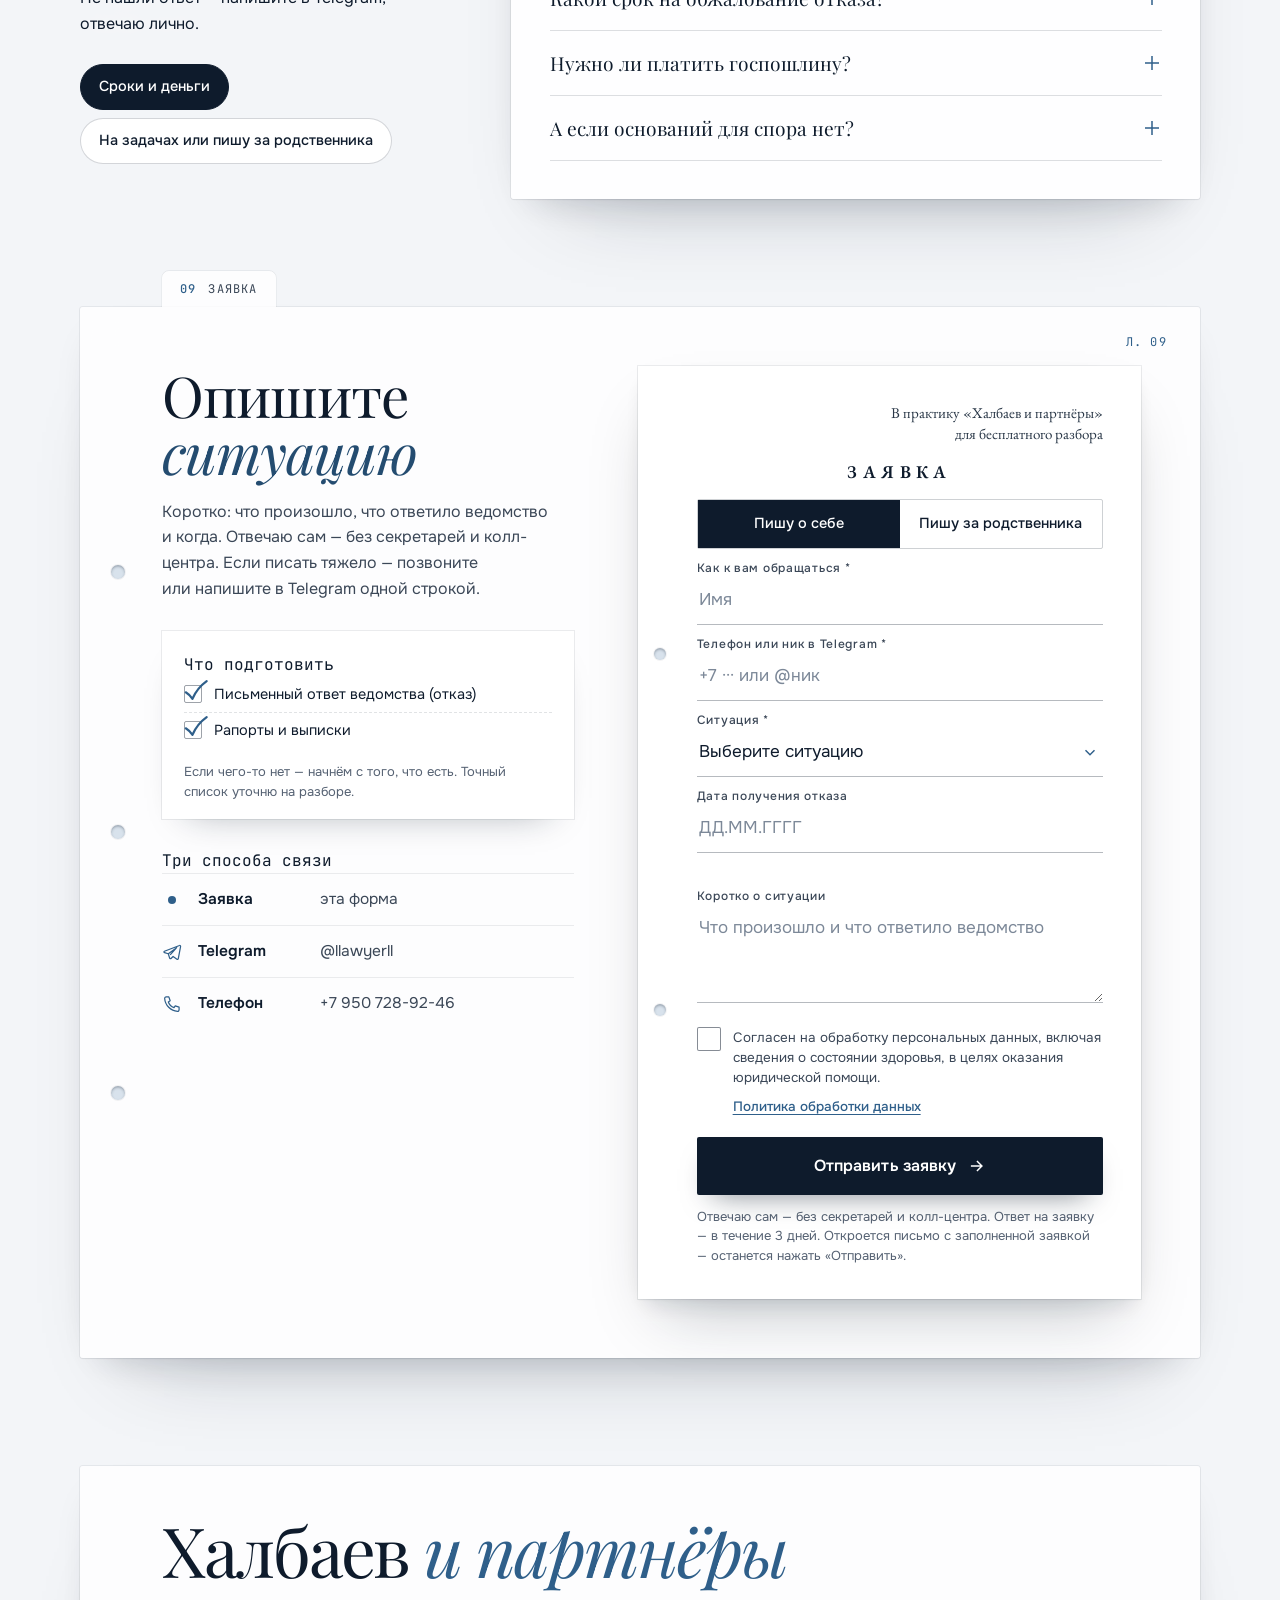
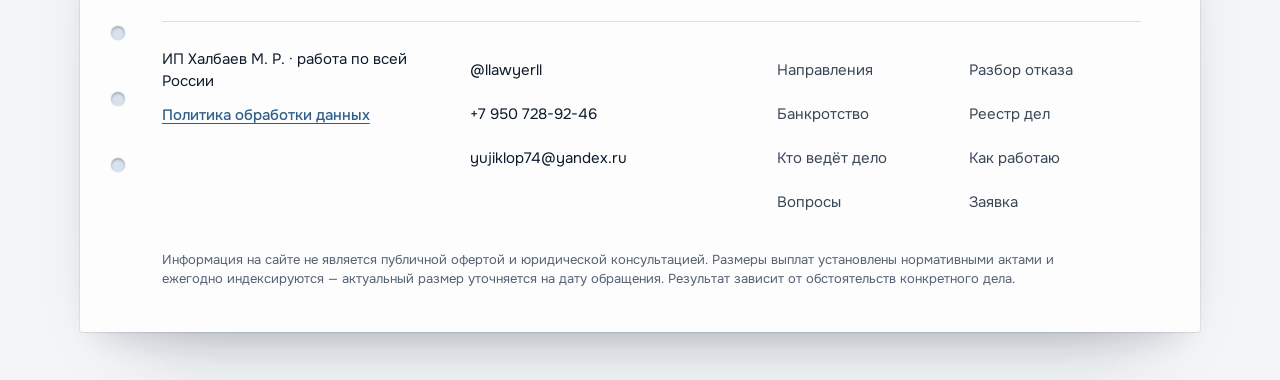
==== commit 180c6571: "Досье v8: правки по ревью дизайнера Страница короче (−10% на компьютере, −19% на телефоне): «Как раб" ====
--- a/index.html
+++ b/index.html
@@ -312,6 +312,7 @@
     <span class="mag"><a class="btn btn-p" href="#zayavka"><span class="lbl">Получить бесплатный разбор</span><span class="arr"><svg viewBox="0 0 20 20" aria-hidden="true"><path d="M4 10h11M10.5 5l5 5-5 5" fill="none" stroke="currentColor" stroke-width="1.6" stroke-linecap="square"/></svg></span></a></span>
     <span class="mag"><a class="btn btn-s" href="https://t.me/llawyerll" target="_blank" rel="noopener"><svg viewBox="0 0 24 24" aria-hidden="true"><path d="M21 4.2 2.9 11.1c-.8.3-.8 1.5.1 1.7l4.5 1.3 1.7 5.3c.2.7 1.1.9 1.6.4l2.5-2.4 4.6 3.4c.6.4 1.4.1 1.6-.6L22.3 5.4c.2-.8-.6-1.5-1.3-1.2Z M7.6 14.1l10-7.3-7.8 8.6" fill="none" stroke="currentColor" stroke-width="1.5" stroke-linejoin="round"/></svg><span>Написать в Telegram</span></a></span>
    </div>
+   <div class="hterm" id="hterm"><label class="hterm-f"><span class="hterm-l mono">Дата получения отказа</span><input id="htIn" inputmode="numeric" autocomplete="off" placeholder="ДД.ММ.ГГГГ" maxlength="10" aria-describedby="htOut"></label><p class="hterm-o" id="htOut" aria-live="polite">Срок — три месяца со дня получения отказа (ч.&nbsp;1 ст.&nbsp;219&nbsp;КАС&nbsp;РФ).</p><a class="hterm-go" href="#srok" id="htGo"><span>Подробный калькулятор</span><svg viewBox="0 0 20 20" aria-hidden="true"><path d="M4 10h11M10.5 5l5 5-5 5" fill="none" stroke="currentColor" stroke-width="1.6" stroke-linecap="square"/></svg></a></div>
    <a class="sit-jump" href="#napravleniya"><span>С чем обращаются</span><svg viewBox="0 0 20 20" aria-hidden="true"><path d="M10 4v11M5 10.5l5 5 5-5" fill="none" stroke="currentColor" stroke-width="1.6" stroke-linecap="square"/></svg></a>
    <div class="facts">
     <div class="facts-line"></div>
@@ -417,7 +418,7 @@
   </div>
  </div>
 </section>
-<section class="sec" id="napravleniya" aria-labelledby="h-dir"><div class="sheet rv-sheet"><div class="tab " aria-hidden="true"><b>01</b>С чем обращаются</div><span class="holes" aria-hidden="true"><i></i><i></i><i></i></span><span class="lno mono" aria-hidden="true">Л. 01</span><div class="sec-head wide"><h2 class="h2" id="h-dir"><span class="sr">С чем обращаются</span><span aria-hidden="true"><span class="w"><span style="--i:0">С чем</span></span> <span class="w"><span style="--i:1"><em>обращаются</em></span></span></span></h2><p class="lead-s" data-rv>Восемь папок — восемь типовых споров. На ярлыке норма, по которой идёт спор: если её называли вам в части, в отказе или у финансового управляющего — вы в нужной папке. Внутри — что подготовить и полный разбор.</p></div><ol class="fds"><li class="fd" data-rv style="--d:0"><button class="fd-b" type="button" data-cat="1" aria-label="Отказали в выплате при ранении — полный разбор"><span class="fd-tab mono"><b>01</b>Указ № 98</span><span class="fd-back" aria-hidden="true"></span><span class="fd-sheet" aria-hidden="true"><span class="fd-sk mono">Опись документов</span><span class="fd-l1">Справка о ранении</span><span class="fd-gap"></span><span class="fd-li"><b class="mono">1.</b>Справка о ранении</span><span class="fd-li"><b class="mono">2.</b>Документы, поданные на выплату</span><span class="fd-li"><b class="mono">3.</b>Письменный отказ, если есть</span><span class="fd-li"><b class="mono">4.</b>Материалы разбирательства (служебной проверки) по факту ранения</span></span><span class="fd-front"><span class="fd-t">Отказали в выплате при ранении</span><span class="fd-s">Ранение получено, документы поданы — а приказ о выплате не издан. Либо пришёл отказ: «травма получена не при исполнении обя­зан­но­стей».</span><span class="fd-go"><span>Полный разбор</span><svg class="pm" viewBox="0 0 20 20" aria-hidden="true"><path d="M3 10h14M10 3v14" fill="none" stroke="currentColor" stroke-width="1.5"/></svg></span></span></button></li><li class="fd" data-rv style="--d:1"><button class="fd-b" type="button" data-cat="2" aria-label="Страховая не платит или занижает — полный разбор"><span class="fd-tab mono"><b>02</b>52-ФЗ</span><span class="fd-back" aria-hidden="true"></span><span class="fd-sheet" aria-hidden="true"><span class="fd-sk mono">Опись документов</span><span class="fd-l1">Ответ страховщика</span><span class="fd-gap"></span><span class="fd-li"><b class="mono">1.</b>Ответ страховщика и сведения о сумме выплаты</span><span class="fd-li"><b class="mono">2.</b>Медицинские документы об увечье</span><span class="fd-li"><b class="mono">3.</b>Справка о тяжести увечья</span></span><span class="fd-front"><span class="fd-t">Страховая не платит или занижает</span><span class="fd-s">Страховщик признаёт случай, но платит по нижней планке или тянет с пе­ре­чи­сле­нием. Отдельно — неустойка за просрочку.</span><span class="fd-go"><span>Полный разбор</span><svg class="pm" viewBox="0 0 20 20" aria-hidden="true"><path d="M3 10h14M10 3v14" fill="none" stroke="currentColor" stroke-width="1.5"/></svg></span></span></button></li><li class="fd" data-rv style="--d:2"><button class="fd-b" type="button" data-cat="3" aria-label="Не согласен с заключением ВВК — полный разбор"><span class="fd-tab mono"><b>03</b>ПП РФ № 565</span><span class="fd-back" aria-hidden="true"></span><span class="fd-sheet" aria-hidden="true"><span class="fd-sk mono">Опись документов</span><span class="fd-l1">Заключение ВВК</span><span class="fd-gap"></span><span class="fd-li"><b class="mono">1.</b>Заключение ВВК</span><span class="fd-li"><b class="mono">2.</b>Первичная медицинская документация</span><span class="fd-li"><b class="mono">3.</b>Материалы разбирательства по факту получения увечья</span><span class="fd-li"><b class="mono">4.</b>Направления на освидетельствование</span></span><span class="fd-front"><span class="fd-t">Не согласен с заключением ВВК</span><span class="fd-s">Ранение есть, но причинная связь записана не как «военная травма» — и человек теряет право на выплаты.</span><span class="fd-go"><span>Полный разбор</span><svg class="pm" viewBox="0 0 20 20" aria-hidden="true"><path d="M3 10h14M10 3v14" fill="none" stroke="currentColor" stroke-width="1.5"/></svg></span></span></button></li><li class="fd" data-rv style="--d:3"><button class="fd-b" type="button" data-cat="5" aria-label="Не дали или сняли инвалидность — полный разбор"><span class="fd-tab mono"><b>04</b>181-ФЗ · ГПК РФ</span><span class="fd-back" aria-hidden="true"></span><span class="fd-sheet" aria-hidden="true"><span class="fd-sk mono">Опись документов</span><span class="fd-l1">Решения бюро МСЭ</span><span class="fd-gap"></span><span class="fd-li"><b class="mono">1.</b>Решения бюро МСЭ всех уровней</span><span class="fd-li"><b class="mono">2.</b>Направление на МСЭ</span><span class="fd-li"><b class="mono">3.</b>Заключение ВВК</span><span class="fd-li"><b class="mono">4.</b>Снимки, МСКТ, заключения специалистов</span></span><span class="fd-front"><span class="fd-t">Не дали или сняли инвалидность</span><span class="fd-s">Ин­ва­ли­дность не установлена, установлена не та группа или снята при пе­ре­осви­де­тель­ство­ва­нии. Спор о праве — исковое про­изводство по ГПК РФ.</span><span class="fd-go"><span>Полный разбор</span><svg class="pm" viewBox="0 0 20 20" aria-hidden="true"><path d="M3 10h14M10 3v14" fill="none" stroke="currentColor" stroke-width="1.5"/></svg></span></span></button></li><li class="fd" data-rv style="--d:0"><button class="fd-b" type="button" data-cat="4" aria-label="Уволили по здоровью без выплат — полный разбор"><span class="fd-tab mono"><b>05</b>306-ФЗ</span><span class="fd-back" aria-hidden="true"></span><span class="fd-sheet" aria-hidden="true"><span class="fd-sk mono">Опись документов</span><span class="fd-l1">Приказ об увольнении</span><span class="fd-gap"></span><span class="fd-li"><b class="mono">1.</b>Приказ об увольнении с формулировкой основания</span><span class="fd-li"><b class="mono">2.</b>Заключение ВВК</span><span class="fd-li"><b class="mono">3.</b>Документы МСЭ (причина инвалидности)</span><span class="fd-li"><b class="mono">4.</b>Ответ органа, назначающего выплату</span></span><span class="fd-front"><span class="fd-t">Уволили по здоровью без выплат</span><span class="fd-s">Уволен как негодный к службе, но еди­но­вре­мен­ное пособие или ежемесячная компенсация не назначены.</span><span class="fd-go"><span>Полный разбор</span><svg class="pm" viewBox="0 0 20 20" aria-hidden="true"><path d="M3 10h14M10 3v14" fill="none" stroke="currentColor" stroke-width="1.5"/></svg></span></span></button></li><li class="fd" data-rv style="--d:1"><button class="fd-b" type="button" data-cat="6" aria-label="Сняли с очереди на жильё — полный разбор"><span class="fd-tab mono"><b>06</b>76-ФЗ</span><span class="fd-back" aria-hidden="true"></span><span class="fd-sheet" aria-hidden="true"><span class="fd-sk mono">Опись документов</span><span class="fd-l1">Решение о снятии с учёта</span><span class="fd-gap"></span><span class="fd-li"><b class="mono">1.</b>Решение о снятии с учёта или об отказе</span><span class="fd-li"><b class="mono">2.</b>Документы о постановке на учёт</span><span class="fd-li"><b class="mono">3.</b>Сведения о составе семьи и регистрации на дату снятия</span></span><span class="fd-front"><span class="fd-t">Сняли с очереди на жильё</span><span class="fd-s">Семья годами стоит в очереди — и её исключают из списка задним числом.</span><span class="fd-go"><span>Полный разбор</span><svg class="pm" viewBox="0 0 20 20" aria-hidden="true"><path d="M3 10h14M10 3v14" fill="none" stroke="currentColor" stroke-width="1.5"/></svg></span></span></button></li><li class="fd" data-rv style="--d:2"><button class="fd-b" type="button" data-cat="0" aria-label="Регион отказал по своему постановлению — полный разбор"><span class="fd-tab mono"><b>07</b>Гл. 21 КАС РФ</span><span class="fd-back" aria-hidden="true"></span><span class="fd-sheet" aria-hidden="true"><span class="fd-sk mono">Опись документов</span><span class="fd-l1">Отказ регионального органа</span><span class="fd-gap"></span><span class="fd-li"><b class="mono">1.</b>Отказ регионального органа</span><span class="fd-li"><b class="mono">2.</b>Контракт (дата и место подписания)</span><span class="fd-li"><b class="mono">3.</b>Документы о мобилизации</span></span><span class="fd-front"><span class="fd-t">Регион отказал по своему постановлению</span><span class="fd-s">Ре­ги­ональ­ный акт исключил вашу категорию из получателей выплаты. Спорим с самим актом, по которому отказали всем.</span><span class="fd-go"><span>Полный разбор</span><svg class="pm" viewBox="0 0 20 20" aria-hidden="true"><path d="M3 10h14M10 3v14" fill="none" stroke="currentColor" stroke-width="1.5"/></svg></span></span></button></li><li class="fd fd-bank" data-rv style="--d:3"><a class="fd-b" href="#bankrot"><span class="fd-tab mono"><b>08</b>АПК РФ</span><span class="fd-back" aria-hidden="true"></span><span class="fd-sheet" aria-hidden="true"><span class="fd-sk mono">Опись документов</span><span class="fd-l1">Номер дела о банкротстве</span><span class="fd-gap"></span><span class="fd-li"><b class="mono">1.</b>Если процедура уже идёт — номер дела о банкротстве и определения арбитражного суда; если нет — сведения о долгах и кредиторах</span><span class="fd-li"><b class="mono">2.</b>Переписка с финансовым управляющим</span><span class="fd-li"><b class="mono">3.</b>По жилью в залоге — положение о продаже; по военной ипотеке — документы НИС</span><span class="fd-li"><b class="mono">4.</b>Расчётный лист и справка командования: за что начислены выплаты и в какой период вы выполняли задачи</span></span><span class="fd-front"><span class="fd-t">Банкротство военно­служащих</span><span class="fd-s">С нуля — от подачи заявления до окон­ча­тель­ного судебного акта. Кредиторы, жильё, управляющий, военные выплаты в конкурсной массе.</span><span class="fd-go"><span>Открыть раздел</span><svg viewBox="0 0 20 20" aria-hidden="true"><path d="M4 10h11M10.5 5l5 5-5 5" fill="none" stroke="currentColor" stroke-width="1.6" stroke-linecap="square"/></svg></span></span></a></li></ol><div class="fam" data-rv><div class="fam-h"><p class="mono dr-lb">Пишете за мужа, сына, брата?</p><p class="fam-t">Консультацию можете получить вы — <em>без доверенности.</em></p></div><ul class="fam-l"><li><svg class="pensvg tk" viewBox="0 0 28 24" preserveAspectRatio="none" aria-hidden="true"><path class="pen " pathLength="1" stroke-width="2.2" d="M3,14.5 C5.5,16 8,18.6 10.2,21.6 C13.5,14 18.6,7.4 25.5,2.4"/></svg><span>Бесплатная консультация — по вашему рассказу и документам, которые у вас на руках. Доверенность от него для этого не нужна.</span></li><li><svg class="pensvg tk" viewBox="0 0 28 24" preserveAspectRatio="none" aria-hidden="true"><path class="pen " pathLength="1" stroke-width="2.2" d="M3,14.5 C5.5,16 8,18.6 10.2,21.6 C13.5,14 18.6,7.4 25.5,2.4"/></svg><span>Его участие на первом шаге не требуется: напишите одной строкой, что случилось, — дальше спрошу сам.</span></li><li><svg class="pensvg tk" viewBox="0 0 28 24" preserveAspectRatio="none" aria-hidden="true"><path class="pen " pathLength="1" stroke-width="2.2" d="M3,14.5 C5.5,16 8,18.6 10.2,21.6 C13.5,14 18.6,7.4 25.5,2.4"/></svg><span>Работаю по всей России дистанционно: документы подаю в суды с квалифицированной электронной подписью.</span></li><li><svg class="pensvg tk" viewBox="0 0 28 24" preserveAspectRatio="none" aria-hidden="true"><path class="pen " pathLength="1" stroke-width="2.2" d="M3,14.5 C5.5,16 8,18.6 10.2,21.6 C13.5,14 18.6,7.4 25.5,2.4"/></svg><span>Лечение, госпиталь, нахождение в зоне СВО — уважительные причины: пропущенный срок можно восстановить.</span></li></ul><div class="btns fam-b"><a class="btn-ink" href="#zayavka" data-dir="8" data-who="family"><span>Написать за родственника</span><svg viewBox="0 0 20 20" aria-hidden="true"><path d="M4 10h11M10.5 5l5 5-5 5" fill="none" stroke="currentColor" stroke-width="1.6" stroke-linecap="square"/></svg></a><a class="btn-line" href="https://t.me/llawyerll" target="_blank" rel="noopener"><svg viewBox="0 0 24 24" aria-hidden="true"><path d="M21 4.2 2.9 11.1c-.8.3-.8 1.5.1 1.7l4.5 1.3 1.7 5.3c.2.7 1.1.9 1.6.4l2.5-2.4 4.6 3.4c.6.4 1.4.1 1.6-.6L22.3 5.4c.2-.8-.6-1.5-1.3-1.2Z M7.6 14.1l10-7.3-7.8 8.6" fill="none" stroke="currentColor" stroke-width="1.5" stroke-linejoin="round"/></svg><span>Одной строкой в Telegram</span></a></div></div></div></section><section class="sec" id="otkaz" aria-labelledby="h-otk"><div class="sheet rv-sheet"><div class="tab " aria-hidden="true"><b>02</b>Разбор отказа</div><span class="holes" aria-hidden="true"><i></i><i></i><i></i></span><span class="lno mono" aria-hidden="true">Л. 02</span><div class="sec-head wide"><h2 class="h2" id="h-otk"><span class="sr">Что я вижу в вашем отказе</span><span aria-hidden="true"><span class="w"><span style="--i:0">Что я</span></span> <span class="w"><span style="--i:1">вижу</span></span> <span class="w"><span style="--i:2"><em>в вашем</em></span></span> <span class="w"><span style="--i:3"><em>отказе</em></span></span></span></h2><p class="lead-s" data-rv>Это настоящий отказ районной администрации — имена и реквизиты скрыты. Листайте: юрист отмечает в нём четыре места, за которые дело цепляется в суде.</p></div><div class="otk"><div class="otk-doc"><article class="letter" id="letter" aria-label="Обезличенный отказ администрации района"><span class="holes" aria-hidden="true"><i></i><i></i></span><div class="lt-head"><p>ПРАВИТЕЛЬСТВО САНКТ-ПЕТЕРБУРГА<br>АДМИНИСТРАЦИЯ <span class="rd" role="img" aria-label="скрыто" style="width:6.96em"></span> РАЙОНА</p><p class="lt-to"><span class="rd" role="img" aria-label="скрыто" style="width:4.88em"></span> <span class="rd" role="img" aria-label="скрыто" style="width:0.72em"></span>.<span class="rd" role="img" aria-label="скрыто" style="width:0.72em"></span>.</p></div><p class="lt-no"><span class="rd" role="img" aria-label="скрыто" style="width:1.24em"></span>.<span class="rd" role="img" aria-label="скрыто" style="width:1.24em"></span>.<span class="rd" role="img" aria-label="скрыто" style="width:2.28em"></span> № <span class="rd" role="img" aria-label="скрыто" style="width:3.32em"></span></p><p class="lt-c">Уважаемый <span class="rd" role="img" aria-label="скрыто" style="width:2.80em"></span> <span class="rd" role="img" aria-label="скрыто" style="width:6.96em"></span>!</p><p>Администрация района по Вашему обращению об оказании единовременной материальной помощи за заключение контракта о прохождении военной службы сообщает следующее.</p><p class="fr" data-fr="1"><span class="mg"><svg class="pensvg brk" viewBox="0 0 14 100" preserveAspectRatio="none" aria-hidden="true" data-mk="1"><path class="pen " pathLength="1" stroke-width="2" d="M12,1 C5,2 4,4 4.5,12 L5,44 C5,48 3,49.6 1,50 C3,50.6 5,52 5,56 L4.6,88 C4.4,96 5,98 12.5,99"/></svg><span class="ncirc" aria-hidden="true"><svg viewBox="0 0 30 30"><path class="pen " pathLength="1" stroke-width="1.6" d="M16,3 C8,2.6 2.6,8 2.8,15.4 C3,22.6 9,27.6 16.2,27.2 C23.4,26.8 28.2,21.2 27.8,14 C27.4,7.2 22,2.8 15,3.2 C12,3.4 10,4.2 8.6,5.4"/></svg><b>1</b></span></span>В соответствии с постановлением Правительства Санкт-Петербурга от 15.12.2023 <span class="mk mk-w" data-mk="1">№ 1333/ДСП<svg class="pensvg " viewBox="0 0 100 10" preserveAspectRatio="none" aria-hidden="true"><path class="pen " pathLength="1" stroke-width="1.6" d="M1,5 C6,2 10,2 14,5 C18,8 22,8 26,5 C30,2 34,2 38,5 C42,8 46,8 50,5 C54,2 58,2 62,5 C66,8 70,8 74,5 C78,2 82,2 86,5 C90,8 94,8 99,5"/></svg></span> единовременная материальная помощь предоставляется гражданам, заключившим в период прохождения военной службы по призыву, включая граждан, ранее призванных по мобилизации, контракт о прохождении военной службы.</p><p class="fr" data-fr="2"><span class="mg"><svg class="pensvg brk" viewBox="0 0 14 100" preserveAspectRatio="none" aria-hidden="true" data-mk="2"><path class="pen " pathLength="1" stroke-width="2" d="M12,1 C5,2 4,4 4.5,12 L5,44 C5,48 3,49.6 1,50 C3,50.6 5,52 5,56 L4.6,88 C4.4,96 5,98 12.5,99"/></svg><span class="ncirc" aria-hidden="true"><svg viewBox="0 0 30 30"><path class="pen " pathLength="1" stroke-width="1.6" d="M16,3 C8,2.6 2.6,8 2.8,15.4 C3,22.6 9,27.6 16.2,27.2 C23.4,26.8 28.2,21.2 27.8,14 C27.4,7.2 22,2.8 15,3.2 C12,3.4 10,4.2 8.6,5.4"/></svg><b>2</b></span></span>Постановлением Правительства Санкт-Петербурга от 11.02.2026 № 67/ДСП внесено изменение, согласно которому граждане, ранее призванные по мобилизации, заключившие контракт после 11.02.2026, <span class="mk mk-o" data-mk="2">исключены из&nbsp;списка лиц<svg class="pensvg " viewBox="0 0 100 30" preserveAspectRatio="none" aria-hidden="true"><path class="pen " pathLength="1" stroke-width="1.8" d="M58,2.6 C30,1.4 5,4 2.2,13.5 C0,22 22,28.5 50,28.2 C80,28 98.6,23 98.2,14 C97.8,5.6 80,1.8 50,2.2 C40,2.4 33,3.2 28,4.6"/></svg></span>, имеющих право на получение помощи.</p><p class="fr" data-fr="3"><span class="mg"><span class="ncirc" aria-hidden="true"><svg viewBox="0 0 30 30"><path class="pen " pathLength="1" stroke-width="1.6" d="M16,3 C8,2.6 2.6,8 2.8,15.4 C3,22.6 9,27.6 16.2,27.2 C23.4,26.8 28.2,21.2 27.8,14 C27.4,7.2 22,2.8 15,3.2 C12,3.4 10,4.2 8.6,5.4"/></svg><b>3</b></span></span>В Вашем обращении Вы указываете дату подписания контракта <span class="mk mk-o" data-mk="3"><span class="rd" role="img" aria-label="скрыто" style="width:1.24em"></span>.02.2026<svg class="pensvg " viewBox="0 0 100 30" preserveAspectRatio="none" aria-hidden="true"><path class="pen " pathLength="1" stroke-width="1.8" d="M58,2.6 C30,1.4 5,4 2.2,13.5 C0,22 22,28.5 50,28.2 C80,28 98.6,23 98.2,14 C97.8,5.6 80,1.8 50,2.2 C40,2.4 33,3.2 28,4.6"/></svg></span>, <span class="fr-in" data-fr="4">соответственно, для предоставления Вам единовременной материальной помощи <span class="mk mk-u" data-mk="4">нет правовых оснований<svg class="pensvg " viewBox="0 0 100 8" preserveAspectRatio="none" aria-hidden="true"><path class="pen " pathLength="1" stroke-width="1.8" d="M1,4.6 C20,3.4 45,3.2 70,3.9 C82,4.2 92,4.1 99,3.2 M6,7.4 C30,6.6 60,6.8 88,6.9"/></svg></span>.</span><span class="mg mg4"><span class="ncirc" aria-hidden="true"><svg viewBox="0 0 30 30"><path class="pen " pathLength="1" stroke-width="1.6" d="M16,3 C8,2.6 2.6,8 2.8,15.4 C3,22.6 9,27.6 16.2,27.2 C23.4,26.8 28.2,21.2 27.8,14 C27.4,7.2 22,2.8 15,3.2 C12,3.4 10,4.2 8.6,5.4"/></svg><b>4</b></span></span></p><p class="lt-sign"><span>Первый заместитель главы администрации</span><span><span class="rd" role="img" aria-label="скрыто" style="width:5.40em"></span></span></p></article></div><ol class="rns" id="rns"><li class="rn" data-note="1"><button type="button" class="rn-b" data-note-b="1"><span class="rn-q">«…постановлением № 1333/ДСП…»</span><span class="rn-h"><b class="mono">1</b>Норма, которую нельзя прочитать</span><span class="rn-p">Постановление с грифом «для служебного пользования» официально не опубликовано — заявитель не может проверить норму, по которой ему отказали. Неопубликованный акт, затрагивающий права граждан, не должен применяться.</span><span class="rn-norm mono">Норма · ч. 3 ст. 15 Конституции РФ</span></button></li><li class="rn" data-note="2"><button type="button" class="rn-b" data-note-b="2"><span class="rn-q">«…исключены из списка лиц…»</span><span class="rn-h"><b class="mono">2</b>Категорию вычеркнули поправкой</span><span class="rn-p">Спор здесь не с администрацией, а с самим актом: глава 21 КАС РФ, суд уровня субъекта. Срок не ограничен, пока акт действует.</span><span class="rn-norm mono">Норма · гл. 21 КАС РФ · ст. 208 КАС РФ</span></button></li><li class="rn" data-note="3"><button type="button" class="rn-b" data-note-b="3"><span class="rn-q">«…дата подписания контракта <span class="rd" role="img" aria-label="скрыто" style="width:1.24em"></span>.02.2026…»</span><span class="rn-h"><b class="mono">3</b>Две недели после поправки</span><span class="rn-p">Мобилизованные и контрактники — единая категория. Произвольное разделение нарушает равенство прав.</span><span class="rn-norm mono">Норма · п. 2 Указа Президента РФ № 647 · ч. 2 ст. 19 Конституции РФ</span></button></li><li class="rn" data-note="4"><button type="button" class="rn-b" data-note-b="4"><span class="rn-q">«…нет правовых оснований.»</span><span class="rn-h"><b class="mono">4</b>Отказ по конкретному человеку</span><span class="rn-p">Его обжалуют параллельно: глава 22 КАС РФ, три месяца со дня, когда вы получили это письмо.</span><span class="rn-norm mono">Норма · гл. 22 КАС РФ · ч. 1 ст. 219 КАС РФ</span></button></li></ol></div><div class="verdict" data-rv><p class="vd-t">Итог: спорить можно дважды — <em>с отказом и с самим постановлением.</em></p><div class="btns"><button class="btn-line" type="button" data-case="delo-02"><span>Как идёт это дело</span><svg viewBox="0 0 20 20" aria-hidden="true"><path d="M4 10h11M10.5 5l5 5-5 5" fill="none" stroke="currentColor" stroke-width="1.6" stroke-linecap="square"/></svg></button><a class="btn-ink mag-s" href="#zayavka" data-dir="6"><span>Разобрать мой отказ бесплатно</span><svg viewBox="0 0 20 20" aria-hidden="true"><path d="M4 10h11M10.5 5l5 5-5 5" fill="none" stroke="currentColor" stroke-width="1.6" stroke-linecap="square"/></svg></a></div></div><div class="calc-band" id="srok"><p class="mono dr-lb calc-lb">Проверка срока</p><div class="calc"><div class="calc-l"><h3 class="h3"><span class="sr">Проверьте, не пропущен ли срок</span><span aria-hidden="true"><span class="w"><span style="--i:0">Проверьте,</span></span> <span class="w"><span style="--i:1">не пропущен</span></span> <span class="w"><span style="--i:2"><em>ли срок</em></span></span></span></h3><p class="lead-s" data-rv>Введите день, когда вы получили письменный отказ и узнали о нём. Не дату, которая стоит на самом письме.</p><label class="cfield" data-rv><span class="mono">Дата получения отказа</span><input id="calcIn" inputmode="numeric" autocomplete="off" placeholder="ДД.ММ.ГГГГ" maxlength="10" aria-describedby="calcOut"></label><p class="fine">Расчёт справочный. Порядок и срок определяются после разбора вашего письменного ответа.</p></div><div class="calc-r" data-rv><div class="cres" id="calcOut" aria-live="polite" data-state="empty"><p class="cres-big"><span id="cBig">—</span></p><p class="cres-t" id="cTxt">Результат появится здесь.</p><div class="scale" aria-hidden="true"><div class="sc-track"><i class="sc-fill" id="cFill"></i><i class="sc-dot" id="cDot"></i></div><div class="sc-l mono"><span>День 0</span><span>2 месяца</span><span>3 месяца</span></div></div><p class="cres-x" id="cX" hidden>Не бросайте дело: ч.&nbsp;7 ст.&nbsp;219 КАС РФ — пропущенный срок восстанавливается по уважительной причине: лечение, госпиталь, нахождение в зоне СВО.</p><a class="btn-ink mag-s" href="#zayavka" id="calcGo"><span>Разобрать мой отказ, пока срок идёт</span><svg viewBox="0 0 20 20" aria-hidden="true"><path d="M4 10h11M10.5 5l5 5-5 5" fill="none" stroke="currentColor" stroke-width="1.6" stroke-linecap="square"/></svg></a></div><details class="how-d"><summary class="mono dr-lb">Как считается</summary><ul class="how"><li><b class="mono">ч. 1 ст. 219 КАС РФ</b><span>три месяца со дня, когда стало известно о нарушении права. Отсчёт — со дня, когда вы получили письменный ответ ведомства, а не с даты, которая стоит на письме.</span></li><li><b class="mono">ст. 196 ГК РФ</b><span>если требование денежное и идёт по ГПК (страховая, МСЭ, взыскание начисленного), действует общий срок исковой давности — три года.</span></li><li><b class="mono">ст. 208 КАС РФ</b><span>иск о признании регионального акта недействующим подаётся, пока акт действует.</span></li><li><b class="mono">АПК РФ</b><span>в деле о банкротстве — свои короткие сроки обжалования определений.</span></li><li><b class="mono">ч. 7 ст. 219 КАС РФ</b><span>пропущенный срок восстанавливается по уважительной причине: лечение, госпиталь, нахождение в зоне СВО.</span></li></ul></details></div></div></div></div></section><section class="sec bk tome" id="tom1" aria-label="Том 1 · КАС РФ · суд общей юрисдикции"><p class="tome-lb"><span><b>03</b> · Споры с государством</span><span>Том 1 · КАС РФ</span></p><div class="vA" data-vol><div class="vA-book"><div class="vA-slot" aria-hidden="true"></div><article class="vA-page"><span class="holes" aria-hidden="true"><i></i><i></i><i></i></span><p class="vA-meta mono"><span>Том 1 · КАС РФ · суд общей юрисдикции</span><span>лист 1</span></p><h2 class="h2"><span class="sr">Споры с государством — отказы, решения и нормы.</span><span aria-hidden="true"><span class="w"><span style="--i:0">Споры</span></span> <span class="w"><span style="--i:1">с государством —</span></span> <span class="w"><span style="--i:2"><em>отказы,</em></span></span> <span class="w"><span style="--i:3"><em>решения</em></span></span> <span class="w"><span style="--i:4"><em>и нормы.</em></span></span></span></h2><p class="lead-s">Оспариваю отказы и решения органов власти по главе 22 КАС РФ и сами нормативные акты, по которым отказали, — по главе 21 КАС РФ. Выигрыш по норме меняет правило для всех, а не для одного человека.</p><ul class="vA-terms"><li><b class="mono">Гл. 22 КАС РФ</b><span>Три месяца со дня, когда стало известно о нарушении права (ч. 1 ст. 219 КАС РФ): отсчёт — со дня получения отказа.</span></li><li><b class="mono">Гл. 21 КАС РФ</b><span>Срок не ограничен: иск о признании акта недействующим подаётся в течение всего срока действия этого акта (ст. 208 КАС РФ).</span></li></ul><p class="mono dr-lb vA-lb">Ход дела — веду весь путь</p><ol class="vA-st"><li style="--k:0"><span class="mono st-n">01</span><div><p class="st-t">Отказ</p><p class="st-s">Письменный отказ или бездействие органа. Срок — три месяца со дня получения отказа (ч. 1 ст. 219 КАС РФ).</p></div><svg class="pensvg tk" viewBox="0 0 28 24" preserveAspectRatio="none" aria-hidden="true"><path class="pen " pathLength="1" stroke-width="2.4" d="M3,14.5 C5.5,16 8,18.6 10.2,21.6 C13.5,14 18.6,7.4 25.5,2.4"/></svg></li><li style="--k:1"><span class="mono st-n">02</span><div><p class="st-t">Разбор</p><p class="st-s">Определяю, в чём именно спор: справки нет, приказа нет или есть мо­ти­ви­ро­ван­ный отказ — три разные ситуации и три разных требования.</p></div><svg class="pensvg tk" viewBox="0 0 28 24" preserveAspectRatio="none" aria-hidden="true"><path class="pen " pathLength="1" stroke-width="2.4" d="M3,14.5 C5.5,16 8,18.6 10.2,21.6 C13.5,14 18.6,7.4 25.5,2.4"/></svg></li><li style="--k:2"><span class="mono st-n">03</span><div><p class="st-t">Административный иск</p><p class="st-s">По главе 22 КАС — против отказа или решения органа; по главе 21 КАС — против самого нор­ма­ти­вного акта. Часто идут два процесса: по норме и по ин­ди­ви­ду­аль­ному решению.</p></div><svg class="pensvg tk" viewBox="0 0 28 24" preserveAspectRatio="none" aria-hidden="true"><path class="pen " pathLength="1" stroke-width="2.4" d="M3,14.5 C5.5,16 8,18.6 10.2,21.6 C13.5,14 18.6,7.4 25.5,2.4"/></svg></li><li style="--k:3"><span class="mono st-n">04</span><div><p class="st-t">Решение суда</p><p class="st-s">Суд проверяет законность решения органа. Бывает, что орган исполняет требование ещё до решения — как по делу 03.</p></div><svg class="pensvg tk" viewBox="0 0 28 24" preserveAspectRatio="none" aria-hidden="true"><path class="pen " pathLength="1" stroke-width="2.4" d="M3,14.5 C5.5,16 8,18.6 10.2,21.6 C13.5,14 18.6,7.4 25.5,2.4"/></svg></li><li style="--k:4"><span class="mono st-n">05</span><div><p class="st-t">Апелляция и кассация</p><p class="st-s">Дела длинные: основная борьба ра­зво­ра­чи­ва­ется в апелляции и кассации — как по делу 06.</p></div><svg class="pensvg tk" viewBox="0 0 28 24" preserveAspectRatio="none" aria-hidden="true"><path class="pen " pathLength="1" stroke-width="2.4" d="M3,14.5 C5.5,16 8,18.6 10.2,21.6 C13.5,14 18.6,7.4 25.5,2.4"/></svg></li><li style="--k:5"><span class="mono st-n">06</span><div><p class="st-t">Исполнение</p><p class="st-s">Право восс­та­но­влено на деле: выплата получена, семья восс­та­но­влена в очереди.</p></div><svg class="pensvg tk" viewBox="0 0 28 24" preserveAspectRatio="none" aria-hidden="true"><path class="pen " pathLength="1" stroke-width="2.4" d="M3,14.5 C5.5,16 8,18.6 10.2,21.6 C13.5,14 18.6,7.4 25.5,2.4"/></svg></li></ol><p class="mono dr-lb vA-lb">Исходы по делам из реестра</p><div class="vA-outs"><div class="oc"><p class="mono oc-n">Дело 03 · Санкт-Петербург</p><p class="oc-t">Отказали в единовременной помощи — после иска выплатили 2 000 000 ₽</p><span class="stamp stamp-win" style="--r:-4deg" aria-hidden="true"><span class="st-ink"><span class="st-top">Выплачено после иска</span><span class="st-big">2 000 000 ₽</span></span><span class="st-bloom"></span></span></div><div class="oc"><p class="mono oc-n">Дело 06 · Челябинск</p><p class="oc-t">Семью ветерана боевых действий сняли с очереди на жильё — восстановили</p><span class="stamp stamp-win" style="--r:-6deg" aria-hidden="true"><span class="st-ink"><span class="st-top">Выиграно в кассации</span></span><span class="st-bloom"></span></span></div></div><p class="mono dr-lb vA-lb">Сейчас в производстве</p><div class="vA-outs vA-runs"><div class="oc oc-run"><p class="mono oc-n">Дело 01 · Нижегородская область</p><p class="oc-t">Мобилизованному, заключившему контракт, отказали в региональной выплате</p><span class="stamp stamp-go" style="--r:-3deg" aria-hidden="true"><span class="st-ink"><span class="st-top">В суде</span></span><span class="st-bloom"></span></span></div><div class="oc oc-run"><p class="mono oc-n">Дело 02 · Санкт-Петербург</p><p class="oc-t">Категорию мобилизованных вычеркнули закрытой поправкой «ДСП»</p><span class="stamp stamp-go" style="--r:-4deg" aria-hidden="true"><span class="st-ink"><span class="st-top">Иск подан</span></span><span class="st-bloom"></span></span></div><div class="oc oc-run"><p class="mono oc-n">Дело 04 · Пенза</p><p class="oc-t">Справку о тяжести увечья не оформляли — выплата за ранение стояла</p><span class="stamp stamp-go" style="--r:-5deg" aria-hidden="true"><span class="st-ink"><span class="st-top">В суде</span></span><span class="st-bloom"></span></span></div></div></article><div class="vA-flip"><div class="vA-front" aria-hidden="true"><div class="cv"><span class="cv-stitch"></span><p class="cv-court mono">Суд общей юрисдикции <i class="rb-i" style="width:130px" aria-hidden="true"></i></p><p class="cv-no mono">Дело № <i class="rb-i" style="width:22px" aria-hidden="true"></i>а-<i class="rb-i" style="width:58px" aria-hidden="true"></i>/20<i class="rb-i" style="width:20px" aria-hidden="true"></i></p><p class="cv-big">ДЕЛО</p><p class="cv-sub">по административному исковому заявлению<br>военнослужащего к органу власти</p><div class="cv-dates mono"><span>Начато <i class="rb-i" style="width:78px" aria-hidden="true"></i></span><span>Окончено <i class="rb-i" style="width:78px" aria-hidden="true"></i></span></div><p class="cv-vol mono"><b>Том 1</b><span>КАС РФ · суд общей юрисдикции</span></p><p class="cv-foot">Споры с государством<br><em>административные дела военнослужащих · главы 21 и 22 КАС РФ</em></p><svg class="cv-tie" viewBox="0 0 150 200" aria-hidden="true"><path class="cord" pathLength="1" d="M40,70 C80,86 78,118 40,132 C4,146 6,86 40,70 C70,56 110,60 150,40 M40,132 C80,150 112,170 150,190"/><circle cx="40" cy="70" r="12"/><circle cx="40" cy="132" r="12"/></svg></div></div><div class="vA-back"><div class="cvb"><p class="mono cvb-k">Опись споров с государством</p><ol class="op"><li><b class="mono">01</b><div><p class="op-n mono">гл. 21 КАС РФ</p><p class="op-t">Регион отказал в выплате мобилизованному, заключившему контракт</p><p class="op-s">Глава 21 КАС РФ · суд уровня субъекта</p></div></li><li><b class="mono">02</b><div><p class="op-n mono">Указ Президента РФ от 05.03.2022 № 98</p><p class="op-t">Не назначили единовременную выплату при ранении</p><p class="op-s">Глава 22 КАС РФ · гарнизонный военный суд</p></div></li><li><b class="mono">03</b><div><p class="op-n mono">Постановление Правительства РФ № 565</p><p class="op-t">Заключение ВВК лишает права на выплаты</p><p class="op-s">Глава 22 КАС РФ · после вышестоящей комиссии</p></div></li><li><b class="mono">04</b><div><p class="op-n mono">ФЗ от 07.11.2011 № 306-ФЗ</p><p class="op-t">Не назначили пособие и компенсацию при увольнении по здоровью</p><p class="op-s">Зависит от ответа органа: глава 22 КАС РФ либо иск по ГПК РФ</p></div></li><li><b class="mono">05</b><div><p class="op-n mono">ФЗ от 27.05.1998 № 76-ФЗ</p><p class="op-t">Сняли с жилищного учёта или отказали в предоставлении жилья</p><p class="op-s">Глава 22 КАС РФ · районный или гарнизонный военный суд</p></div></li></ol><div class="cvb-stat"><b>60</b><span>дел в судах общей юрисдикции</span></div><div class="cvb-cta"><a class="btn-ink" href="#zayavka"><span>Разобрать мой отказ</span><svg viewBox="0 0 20 20" aria-hidden="true"><path d="M4 10h11M10.5 5l5 5-5 5" fill="none" stroke="currentColor" stroke-width="1.6" stroke-linecap="square"/></svg></a><a class="btn-line" href="https://t.me/llawyerll" target="_blank" rel="noopener"><svg viewBox="0 0 24 24" aria-hidden="true"><path d="M21 4.2 2.9 11.1c-.8.3-.8 1.5.1 1.7l4.5 1.3 1.7 5.3c.2.7 1.1.9 1.6.4l2.5-2.4 4.6 3.4c.6.4 1.4.1 1.6-.6L22.3 5.4c.2-.8-.6-1.5-1.3-1.2Z M7.6 14.1l10-7.3-7.8 8.6" fill="none" stroke="currentColor" stroke-width="1.5" stroke-linejoin="round"/></svg><span>Telegram</span></a></div><div class="cvb-prep"><p class="mono cvb-k">Что подготовить к разбору</p><ul class="check"><li><span class="box" aria-hidden="true"><svg class="pensvg tk" viewBox="0 0 28 24" preserveAspectRatio="none" aria-hidden="true"><path class="pen " pathLength="1" stroke-width="2.4" d="M3,14.5 C5.5,16 8,18.6 10.2,21.6 C13.5,14 18.6,7.4 25.5,2.4"/></svg></span>Письменный ответ ведомства (отказ)</li><li><span class="box" aria-hidden="true"><svg class="pensvg tk" viewBox="0 0 28 24" preserveAspectRatio="none" aria-hidden="true"><path class="pen " pathLength="1" stroke-width="2.4" d="M3,14.5 C5.5,16 8,18.6 10.2,21.6 C13.5,14 18.6,7.4 25.5,2.4"/></svg></span>Рапорты и выписки</li><li><span class="box" aria-hidden="true"><svg class="pensvg tk" viewBox="0 0 28 24" preserveAspectRatio="none" aria-hidden="true"><path class="pen " pathLength="1" stroke-width="2.4" d="M3,14.5 C5.5,16 8,18.6 10.2,21.6 C13.5,14 18.6,7.4 25.5,2.4"/></svg></span>Медицинские документы: заключение ВВК, справка о ранении</li></ul></div></div></div></div></div></div></section><section class="sec bk tome" id="bankrot" aria-label="Том 2 · АПК РФ · арбитражный суд"><p class="tome-lb"><span><b>04</b> · Банкротство военнослужащих</span><span>Том 2 · АПК РФ</span></p><div class="vA" data-vol><div class="vA-book"><div class="vA-slot" aria-hidden="true"></div><article class="vA-page"><span class="holes" aria-hidden="true"><i></i><i></i><i></i></span><p class="vA-meta mono"><span>Том 2 · АПК РФ · арбитражный суд</span><span>лист 1</span></p><h2 class="h2"><span class="sr">Банкротство военнослужащих — от заявления до окончательного акта.</span><span aria-hidden="true"><span class="w"><span style="--i:0">Банкротство</span></span> <span class="w"><span style="--i:1">военнослужащих —</span></span> <span class="w"><span style="--i:2"><em>от заявления</em></span></span> <span class="w"><span style="--i:3"><em>до окончательного</em></span></span> <span class="w"><span style="--i:4"><em>акта.</em></span></span></span></h2><p class="lead-s">Веду процедуру с нуля: готовлю заявление, сопровождаю дело в арбитражном суде и довожу его до окончательного судебного акта. Защищаю жильё и военные выплаты, отвечаю кредиторам, контролирую финансового управляющего.</p><p class="mono dr-lb vA-lb">Ход дела — веду весь путь</p><ol class="vA-st"><li style="--k:0"><span class="mono st-n">01</span><div><p class="st-t">Заявление о признании банкротом</p><p class="st-s">Собираю документы и готовлю заявление; во­ен­но­слу­жа­щим — с расчётным листом и справкой ко­ман­до­ва­ния.</p></div><svg class="pensvg tk" viewBox="0 0 28 24" preserveAspectRatio="none" aria-hidden="true"><path class="pen " pathLength="1" stroke-width="2.4" d="M3,14.5 C5.5,16 8,18.6 10.2,21.6 C13.5,14 18.6,7.4 25.5,2.4"/></svg></li><li style="--k:1"><span class="mono st-n">02</span><div><p class="st-t">Реструктуризация или реализация имущества</p><p class="st-s">Суд вводит процедуру и утверждает финансового упра­вля­ющего. С этого момента — его отчёты и ваши права в деле.</p></div><svg class="pensvg tk" viewBox="0 0 28 24" preserveAspectRatio="none" aria-hidden="true"><path class="pen " pathLength="1" stroke-width="2.4" d="M3,14.5 C5.5,16 8,18.6 10.2,21.6 C13.5,14 18.6,7.4 25.5,2.4"/></svg></li><li style="--k:2"><span class="mono st-n">03</span><div><p class="st-t">Требования кредиторов</p><p class="st-s">Проверяю требования, спорю с включением в реестр, отвечаю на доводы против списания долгов.</p></div><svg class="pensvg tk" viewBox="0 0 28 24" preserveAspectRatio="none" aria-hidden="true"><path class="pen " pathLength="1" stroke-width="2.4" d="M3,14.5 C5.5,16 8,18.6 10.2,21.6 C13.5,14 18.6,7.4 25.5,2.4"/></svg></li><li style="--k:3"><span class="mono st-n">04</span><div><p class="st-t">Конкурсная масса</p><p class="st-s">Исключаю из массы жильё и военные выплаты, защищаю залоговую квартиру по военной ипотеке.</p></div><svg class="pensvg tk" viewBox="0 0 28 24" preserveAspectRatio="none" aria-hidden="true"><path class="pen " pathLength="1" stroke-width="2.4" d="M3,14.5 C5.5,16 8,18.6 10.2,21.6 C13.5,14 18.6,7.4 25.5,2.4"/></svg></li><li style="--k:4"><span class="mono st-n">05</span><div><p class="st-t">Окончательный судебный акт</p><p class="st-s">Завершение процедуры и осво­бо­жде­ние от обя­за­тельств. Веду дело до этого акта, а не до первого определения.</p></div><svg class="pensvg tk" viewBox="0 0 28 24" preserveAspectRatio="none" aria-hidden="true"><path class="pen " pathLength="1" stroke-width="2.4" d="M3,14.5 C5.5,16 8,18.6 10.2,21.6 C13.5,14 18.6,7.4 25.5,2.4"/></svg></li></ol><p class="mono dr-lb vA-lb">Исходы по делам из реестра</p><div class="vA-outs"><div class="oc"><p class="mono oc-n">Дело 07 · Санкт-Петербург</p><p class="oc-t">Суд исключил только часть выплат за СВО — апелляция исключила всё</p><span class="stamp stamp-win" style="--r:-4deg" aria-hidden="true"><span class="st-ink"><span class="st-top">Исключено по апелляции</span></span><span class="st-bloom"></span></span></div><div class="oc"><p class="mono oc-n">Дело 08 · Санкт-Петербург</p><p class="oc-t">Квартиру по военной ипотеке готовили к торгам — утвердили мировое соглашение</p><span class="stamp stamp-win" style="--r:-6deg" aria-hidden="true"><span class="st-ink"><span class="st-top">Жильё сохранено</span></span><span class="st-bloom"></span></span></div><div class="oc"><p class="mono oc-n">Дело 09 · Ростовская область</p><p class="oc-t">Финансовый управляющий не отдавал бойцу деньги за участие в СВО</p><span class="stamp stamp-win" style="--r:-8deg" aria-hidden="true"><span class="st-ink"><span class="st-top">Действия управляющего незаконны</span></span><span class="st-bloom"></span></span></div></div></article><div class="vA-flip"><div class="vA-front" aria-hidden="true"><div class="cv"><span class="cv-stitch"></span><p class="cv-court mono">Арбитражный суд <i class="rb-i" style="width:130px" aria-hidden="true"></i></p><p class="cv-no mono">Дело № А<i class="rb-i" style="width:22px" aria-hidden="true"></i>-<i class="rb-i" style="width:58px" aria-hidden="true"></i>/20<i class="rb-i" style="width:20px" aria-hidden="true"></i></p><p class="cv-big">ДЕЛО</p><p class="cv-sub">о несостоятельности (банкротстве)<br>гражданина — военнослужащего</p><div class="cv-dates mono"><span>Начато <i class="rb-i" style="width:78px" aria-hidden="true"></i></span><span>Окончено <i class="rb-i" style="width:78px" aria-hidden="true"></i></span></div><p class="cv-vol mono"><b>Том 2</b><span>АПК РФ · арбитражный суд</span></p><p class="cv-foot">Банкротство военнослужащих<br><em>веду с нуля — от заявления до окончательного судебного акта</em></p><svg class="cv-tie" viewBox="0 0 150 200" aria-hidden="true"><path class="cord" pathLength="1" d="M40,70 C80,86 78,118 40,132 C4,146 6,86 40,70 C70,56 110,60 150,40 M40,132 C80,150 112,170 150,190"/><circle cx="40" cy="70" r="12"/><circle cx="40" cy="132" r="12"/></svg></div></div><div class="vA-back"><div class="cvb"><p class="mono cvb-k">Опись вопросов в процедуре</p><ol class="op"><li><b class="mono">01</b><div><p class="op-n mono">ст. 213.28 127-ФЗ</p><p class="op-t">Кредиторы против списания долгов</p><p class="op-s">Кредитор выдаёт за умысел несданную справку или расхождение в описи. Отвечаем по каждому эпизоду: не­до­бро­со­вест­ность доказывает тот, кто на неё ссылается.</p></div></li><li><b class="mono">02</b><div><p class="op-n mono">127-ФЗ · залоговое имущество</p><p class="op-t">Жильё: единственное и по военной ипотеке</p><p class="op-s">Единст­вен­ное жильё от реализации защищено, залоговое — нет. Квартиру в залоге сохраняют через исключение из массы и мировое соглашение.</p></div></li><li><b class="mono">03</b><div><p class="op-n mono">ст. 60 · ст. 213.9 127-ФЗ</p><p class="op-t">Финансовый управляющий</p><p class="op-s">Не исключает защищённые средства, не отвечает, игнорирует определение суда. Жалоба в арбитражный суд, отстранение, убытки.</p></div></li><li><b class="mono">04</b><div><p class="op-n mono">п. 21 ч. 1 ст. 101 ФЗ № 229-ФЗ</p><p class="op-t">Выплаты за СВО и иные военные выплаты в конкурсной массе</p><p class="op-s">Выплаты за участие в боевых действиях не должны уходить в массу. Спор идёт по каждой строке расчётного листа; ключевое до­ка­за­тель­ство — справка ко­ман­до­ва­ния.</p></div></li></ol><div class="cvb-stat"><b>250</b><span>споров в процедурах банкротства</span></div><div class="cvb-cta"><a class="btn-ink" href="#zayavka" data-dir="7"><span>Разобрать мою процедуру</span><svg viewBox="0 0 20 20" aria-hidden="true"><path d="M4 10h11M10.5 5l5 5-5 5" fill="none" stroke="currentColor" stroke-width="1.6" stroke-linecap="square"/></svg></a><a class="btn-line" href="https://t.me/llawyerll" target="_blank" rel="noopener"><svg viewBox="0 0 24 24" aria-hidden="true"><path d="M21 4.2 2.9 11.1c-.8.3-.8 1.5.1 1.7l4.5 1.3 1.7 5.3c.2.7 1.1.9 1.6.4l2.5-2.4 4.6 3.4c.6.4 1.4.1 1.6-.6L22.3 5.4c.2-.8-.6-1.5-1.3-1.2Z M7.6 14.1l10-7.3-7.8 8.6" fill="none" stroke="currentColor" stroke-width="1.5" stroke-linejoin="round"/></svg><span>Telegram</span></a></div><div class="cvb-prep"><p class="mono cvb-k">Что подготовить к разбору</p><ul class="check"><li><span class="box" aria-hidden="true"><svg class="pensvg tk" viewBox="0 0 28 24" preserveAspectRatio="none" aria-hidden="true"><path class="pen " pathLength="1" stroke-width="2.4" d="M3,14.5 C5.5,16 8,18.6 10.2,21.6 C13.5,14 18.6,7.4 25.5,2.4"/></svg></span>Номер дела о банкротстве и определения арбитражного суда (если дело уже идёт)</li><li><span class="box" aria-hidden="true"><svg class="pensvg tk" viewBox="0 0 28 24" preserveAspectRatio="none" aria-hidden="true"><path class="pen " pathLength="1" stroke-width="2.4" d="M3,14.5 C5.5,16 8,18.6 10.2,21.6 C13.5,14 18.6,7.4 25.5,2.4"/></svg></span>Переписка с финансовым управляющим</li><li><span class="box" aria-hidden="true"><svg class="pensvg tk" viewBox="0 0 28 24" preserveAspectRatio="none" aria-hidden="true"><path class="pen " pathLength="1" stroke-width="2.4" d="M3,14.5 C5.5,16 8,18.6 10.2,21.6 C13.5,14 18.6,7.4 25.5,2.4"/></svg></span>По жилью в залоге — положение о продаже; по военной ипотеке — документы НИС</li><li><span class="box" aria-hidden="true"><svg class="pensvg tk" viewBox="0 0 28 24" preserveAspectRatio="none" aria-hidden="true"><path class="pen " pathLength="1" stroke-width="2.4" d="M3,14.5 C5.5,16 8,18.6 10.2,21.6 C13.5,14 18.6,7.4 25.5,2.4"/></svg></span>Расчётный лист и справка командования: за что начислены выплаты и в какой период вы выполняли задачи</li></ul></div></div></div></div></div></div></section><section class="sec" id="reestr" aria-labelledby="h-reg"><div class="sheet rv-sheet"><div class="tab " aria-hidden="true"><b>05</b>Реестр дел</div><span class="holes" aria-hidden="true"><i></i><i></i><i></i></span><span class="lno mono" aria-hidden="true">Л. 05</span><div class="sec-head wide"><h2 class="h2" id="h-reg"><span class="sr">Не обещания — решения судов</span><span aria-hidden="true"><span class="w"><span style="--i:0">Не обещания —</span></span> <span class="w"><span style="--i:1"><em>решения</em></span></span> <span class="w"><span style="--i:2"><em>судов</em></span></span></span></h2><p class="lead-s" data-rv>Каждое дело — отдельный лист: регион, суд, что было и чем закончилось. Имена и реквизиты скрыты. Нажмите на лист — откроется полный разбор с выпиской из судебного акта.</p></div><div class="flts" role="tablist" aria-label="Фильтр реестра" data-rv><button type="button" class="flt" role="tab" aria-selected="true" data-f="all">Все <span class="mono">09</span></button><button type="button" class="flt" role="tab" aria-selected="false" data-f="vyplaty">Выплаты <span class="mono">03</span></button><button type="button" class="flt" role="tab" aria-selected="false" data-f="vvk">ВВК и МСЭ <span class="mono">02</span></button><button type="button" class="flt" role="tab" aria-selected="false" data-f="zhile">Жильё <span class="mono">01</span></button><button type="button" class="flt" role="tab" aria-selected="false" data-f="bankrot">Банкротство <span class="mono">03</span></button></div><ol class="ccs" id="ccs"><li class="cc" data-f="vyplaty" data-rv style="--d:0"><button class="cc-b" type="button" data-case="delo-03" aria-label="Открыть разбор дела 03: Отказали в единовременной помощи — после иска выплатили 2 000 000 ₽"><span class="cc-paper"><div class="cdoc"><span class="cdoc-hole" aria-hidden="true"></span><span class="cdoc-hole b" aria-hidden="true"></span><span class="cdoc-no mono">Дело 03</span><span class="cdoc-txt"><p class="cdoc-k mono">Определение суда</p><p class="cdoc-h">САНКТ-ПЕТЕРБУРГСКИЙ ГОРОДСКОЙ СУД<br>ОПРЕДЕЛЕНИЕ</p><p class="cdoc-d"><span class="rd" role="img" aria-label="скрыто" style="width:1.24em"></span>.<span class="rd" role="img" aria-label="скрыто" style="width:1.24em"></span>.<span class="rd" role="img" aria-label="скрыто" style="width:2.28em"></span> · Дело № <span class="rd" role="img" aria-label="скрыто" style="width:3.32em"></span></p><p class="cdoc-b">…которым предусмотрена единовременная материальная помощь в размере 2 000 000 рублей, гражданам Российской Федерации, заключившим с <span class="rd" role="img" aria-label="скрыто" style="width:2.80em"></span> по <span class="rd" role="img" aria-label="скрыто" style="width:2.80em"></span> контракт в период прохождения военной службы по призыву…</p><p class="cdoc-m"><span>На основании распоряжения администрации <span class="rd" role="img" aria-label="скрыто" style="width:2.80em"></span> от <span class="rd" role="img" aria-label="скрыто" style="width:2.80em"></span> единовременная материальная помощь в указанном размере выплачена административному истцу.</span></p></span></div><span class="stamp stamp-win" style="--r:-7deg" aria-hidden="true"><span class="st-ink"><span class="st-top">Выплачено после иска</span></span><span class="st-bloom"></span></span></span><span class="cc-meta mono">03 · Санкт-Петербург · Выплаты</span><span class="cc-t">Отказали в единовременной помощи — после иска выплатили 2 000 000 ₽</span><span class="cc-go mono">Открыть разбор <svg viewBox="0 0 20 20" aria-hidden="true"><path d="M4 10h11M10.5 5l5 5-5 5" fill="none" stroke="currentColor" stroke-width="1.6" stroke-linecap="square"/></svg></span></button></li><li class="cc" data-f="zhile" data-rv style="--d:1"><button class="cc-b" type="button" data-case="delo-06" aria-label="Открыть разбор дела 06: Семью ветерана боевых действий сняли с очереди на жильё — восстановили"><span class="cc-paper"><div class="cdoc"><span class="cdoc-hole" aria-hidden="true"></span><span class="cdoc-hole b" aria-hidden="true"></span><span class="cdoc-no mono">Дело 06</span><span class="cdoc-txt"><p class="cdoc-k mono">Кассационное определение</p><p class="cdoc-h">СЕДЬМОЙ КАССАЦИОННЫЙ СУД<br>ОБЩЕЙ ЮРИСДИКЦИИ</p><p class="cdoc-d"><span class="rd" role="img" aria-label="скрыто" style="width:1.24em"></span>.<span class="rd" role="img" aria-label="скрыто" style="width:1.24em"></span>.<span class="rd" role="img" aria-label="скрыто" style="width:2.28em"></span> · Дело № <span class="rd" role="img" aria-label="скрыто" style="width:3.32em"></span></p><p class="cdoc-b">Суд апелляционной инстанции, исключив из числа членов семьи дочь <span class="rd" role="img" aria-label="скрыто" style="width:2.80em"></span> и внучку <span class="rd" role="img" aria-label="скрыто" style="width:2.80em"></span>, не учел что указанные члены семьи на дату снятия с учета были зарегистрированы по месту жительства и проживали совместно с <span class="rd" role="img" aria-label="скрыто" style="width:2.80em"></span>…</p><p class="cdoc-m"><span>апелляционное определение судебной коллегии по административным делам <span class="rd" role="img" aria-label="скрыто" style="width:2.80em"></span> от <span class="rd" role="img" aria-label="скрыто" style="width:2.80em"></span> отменить. Оставить в силе решение <span class="rd" role="img" aria-label="скрыто" style="width:2.80em"></span> от <span class="rd" role="img" aria-label="скрыто" style="width:2.80em"></span>.</span></p></span></div><span class="stamp stamp-win" style="--r:5deg" aria-hidden="true"><span class="st-ink"><span class="st-top">Выиграно в кассации</span></span><span class="st-bloom"></span></span></span><span class="cc-meta mono">06 · Челябинск · Жильё</span><span class="cc-t">Семью ветерана боевых действий сняли с очереди на жильё — восстановили</span><span class="cc-go mono">Открыть разбор <svg viewBox="0 0 20 20" aria-hidden="true"><path d="M4 10h11M10.5 5l5 5-5 5" fill="none" stroke="currentColor" stroke-width="1.6" stroke-linecap="square"/></svg></span></button></li><li class="cc" data-f="vyplaty" data-rv style="--d:2"><button class="cc-b" type="button" data-case="delo-01" aria-label="Открыть разбор дела 01: Мобилизованному, заключившему контракт, отказали в региональной выплате"><span class="cc-paper"><div class="cdoc"><span class="cdoc-hole" aria-hidden="true"></span><span class="cdoc-hole b" aria-hidden="true"></span><span class="cdoc-no mono">Дело 01</span><span class="cdoc-txt"><p class="cdoc-k mono">Ответ министерства</p><p class="cdoc-h">МИНИСТЕРСТВО СОЦИАЛЬНОГО РАЗВИТИЯ<br>И СЕМЕЙНОЙ ПОЛИТИКИ <span class="rd" role="img" aria-label="скрыто" style="width:5.40em"></span> ОБЛАСТИ</p><p class="cdoc-d"><span class="rd" role="img" aria-label="скрыто" style="width:1.24em"></span>.<span class="rd" role="img" aria-label="скрыто" style="width:1.24em"></span>.<span class="rd" role="img" aria-label="скрыто" style="width:2.28em"></span> № <span class="rd" role="img" aria-label="скрыто" style="width:3.32em"></span></p><p class="cdoc-b">В <span class="rd" role="img" aria-label="скрыто" style="width:5.40em"></span> области единовременная выплата установлена гражданам, заключившим контракт через пункт отбора на военную службу по контракту либо военный комиссариат области.</p><p class="cdoc-m"><span>Гражданам, призванным на военную службу по мобилизации, заключившим в период прохождения военной службы по мобилизации контракты о прохождении военной службы, единовременная выплата региональным законодательством не предусмотрена.</span></p></span></div><span class="stamp stamp-go" style="--r:-4deg" aria-hidden="true"><span class="st-ink"><span class="st-top">В суде</span></span><span class="st-bloom"></span></span></span><span class="cc-meta mono">01 · Нижегородская область · Выплаты</span><span class="cc-t">Мобилизованному, заключившему контракт, отказали в региональной выплате</span><span class="cc-go mono">Открыть разбор <svg viewBox="0 0 20 20" aria-hidden="true"><path d="M4 10h11M10.5 5l5 5-5 5" fill="none" stroke="currentColor" stroke-width="1.6" stroke-linecap="square"/></svg></span></button></li><li class="cc xd" data-f="vyplaty" data-rv style="--d:0"><button class="cc-b" type="button" data-case="delo-02" aria-label="Открыть разбор дела 02: Категорию мобилизованных вычеркнули закрытой поправкой «ДСП»"><span class="cc-paper"><div class="cdoc"><span class="cdoc-hole" aria-hidden="true"></span><span class="cdoc-hole b" aria-hidden="true"></span><span class="cdoc-no mono">Дело 02</span><span class="cdoc-txt"><p class="cdoc-k mono">Отказ администрации района</p><p class="cdoc-h">ПРАВИТЕЛЬСТВО САНКТ-ПЕТЕРБУРГА<br>АДМИНИСТРАЦИЯ <span class="rd" role="img" aria-label="скрыто" style="width:4.36em"></span> РАЙОНА</p><p class="cdoc-d"><span class="rd" role="img" aria-label="скрыто" style="width:1.24em"></span>.<span class="rd" role="img" aria-label="скрыто" style="width:1.24em"></span>.<span class="rd" role="img" aria-label="скрыто" style="width:2.28em"></span> № <span class="rd" role="img" aria-label="скрыто" style="width:3.32em"></span></p><p class="cdoc-b">В соответствии с постановлением Правительства Санкт-Петербурга от 15.12.2023 № 1333/ДСП единовременная материальная помощь предоставляется гражданам, заключившим контракт в период военной службы по призыву, включая ранее призванных по мобилизации.</p><p class="cdoc-m"><span>Постановлением от 11.02.2026 № 67/ДСП граждане, ранее призванные по мобилизации, заключившие контракт после 11.02.2026, исключены из списка лиц, имеющих право на получение помощи.</span></p></span></div><span class="stamp stamp-go" style="--r:-7deg" aria-hidden="true"><span class="st-ink"><span class="st-top">Иск подан</span></span><span class="st-bloom"></span></span></span><span class="cc-meta mono">02 · Санкт-Петербург · Выплаты</span><span class="cc-t">Категорию мобилизованных вычеркнули закрытой поправкой «ДСП»</span><span class="cc-go mono">Открыть разбор <svg viewBox="0 0 20 20" aria-hidden="true"><path d="M4 10h11M10.5 5l5 5-5 5" fill="none" stroke="currentColor" stroke-width="1.6" stroke-linecap="square"/></svg></span></button></li><li class="cc xd" data-f="vvk" data-rv style="--d:1"><button class="cc-b" type="button" data-case="delo-04" aria-label="Открыть разбор дела 04: Справку о тяжести увечья не оформляли — выплата за ранение стояла"><span class="cc-paper"><div class="cdoc"><span class="cdoc-hole" aria-hidden="true"></span><span class="cdoc-hole b" aria-hidden="true"></span><span class="cdoc-no mono">Дело 04</span><span class="cdoc-txt"><p class="cdoc-k mono">Административный иск</p><p class="cdoc-h">В ГАРНИЗОННЫЙ ВОЕННЫЙ СУД<br>АДМИНИСТРАТИВНОЕ ИСКОВОЕ ЗАЯВЛЕНИЕ</p><p class="cdoc-d">об оспаривании отказа в проведении ВВК</p><p class="cdoc-b">Несмотря на наличие надлежаще оформленных направлений на освидетельствование и полного комплекта медицинской документации, военно-врачебная комиссия фактически не была проведена.</p><p class="cdoc-m"><span>Комиссии ограничились перепиской и взаимной пересылкой документов, отказывая в проведении ВВК и оформлении справки о тяжести увечья.</span></p></span></div><span class="stamp stamp-go" style="--r:5deg" aria-hidden="true"><span class="st-ink"><span class="st-top">В суде</span></span><span class="st-bloom"></span></span></span><span class="cc-meta mono">04 · Пенза · ВВК и МСЭ</span><span class="cc-t">Справку о тяжести увечья не оформляли — выплата за ранение стояла</span><span class="cc-go mono">Открыть разбор <svg viewBox="0 0 20 20" aria-hidden="true"><path d="M4 10h11M10.5 5l5 5-5 5" fill="none" stroke="currentColor" stroke-width="1.6" stroke-linecap="square"/></svg></span></button></li><li class="cc xd" data-f="vvk" data-rv style="--d:2"><button class="cc-b" type="button" data-case="delo-05" aria-label="Открыть разбор дела 05: ВВК признала военную травму — МСЭ трижды отказала в инвалидности"><span class="cc-paper"><div class="cdoc"><span class="cdoc-hole" aria-hidden="true"></span><span class="cdoc-hole b" aria-hidden="true"></span><span class="cdoc-no mono">Дело 05</span><span class="cdoc-txt"><p class="cdoc-k mono">Проект иска</p><p class="cdoc-h">ИСКОВОЕ ЗАЯВЛЕНИЕ<br>о признании незаконными решений МСЭ</p><p class="cdoc-d">гражданское судопроизводство · ГПК РФ</p><p class="cdoc-b">Заключением военно-врачебной комиссии установлены два самостоятельных последствия ранения — каждое с причинной связью «военная травма»; категория годности «В».</p><p class="cdoc-m"><span>Три экспертных состава МСЭ не установили инвалидность, не оценив весь объём медицинских документов.</span></p></span></div><span class="stamp stamp-go" style="--r:-4deg" aria-hidden="true"><span class="st-ink"><span class="st-top">В работе</span></span><span class="st-bloom"></span></span></span><span class="cc-meta mono">05 · Кабардино-Балкария · ВВК и МСЭ</span><span class="cc-t">ВВК признала военную травму — МСЭ трижды отказала в инвалидности</span><span class="cc-go mono">Открыть разбор <svg viewBox="0 0 20 20" aria-hidden="true"><path d="M4 10h11M10.5 5l5 5-5 5" fill="none" stroke="currentColor" stroke-width="1.6" stroke-linecap="square"/></svg></span></button></li><li class="cc xd" data-f="bankrot" data-rv style="--d:0"><button class="cc-b" type="button" data-case="delo-07" aria-label="Открыть разбор дела 07: Суд исключил только часть выплат за СВО — апелляция исключила всё"><span class="cc-paper"><div class="cdoc"><span class="cdoc-hole" aria-hidden="true"></span><span class="cdoc-hole b" aria-hidden="true"></span><span class="cdoc-no mono">Дело 07</span><span class="cdoc-txt"><p class="cdoc-k mono">Постановление апелляционного суда</p><p class="cdoc-h">ТРИНАДЦАТЫЙ АРБИТРАЖНЫЙ<br>АПЕЛЛЯЦИОННЫЙ СУД</p><p class="cdoc-d"><span class="rd" role="img" aria-label="скрыто" style="width:1.24em"></span>.<span class="rd" role="img" aria-label="скрыто" style="width:1.24em"></span>.<span class="rd" role="img" aria-label="скрыто" style="width:2.28em"></span> · Дело № <span class="rd" role="img" aria-label="скрыто" style="width:3.32em"></span></p><p class="cdoc-b">…получаемые военнослужащими выплаты в связи с участием в специальной военной операции в силу пункта 3 статьи 213.25 Закона о банкротстве… не являются конкурсной массой должника.</p><p class="cdoc-m"><span>Исключить из конкурсной массы <span class="rd" role="img" aria-label="скрыто" style="width:2.80em"></span> денежные средства, полученные военнослужащим в связи с участием в специальной военной операции, с даты введения процедуры реализации имущества должника.</span></p></span></div><span class="stamp stamp-win" style="--r:-7deg" aria-hidden="true"><span class="st-ink"><span class="st-top">Исключено по апелляции</span></span><span class="st-bloom"></span></span></span><span class="cc-meta mono">07 · Санкт-Петербург · Банкротство</span><span class="cc-t">Суд исключил только часть выплат за СВО — апелляция исключила всё</span><span class="cc-go mono">Открыть разбор <svg viewBox="0 0 20 20" aria-hidden="true"><path d="M4 10h11M10.5 5l5 5-5 5" fill="none" stroke="currentColor" stroke-width="1.6" stroke-linecap="square"/></svg></span></button></li><li class="cc xd" data-f="bankrot" data-rv style="--d:1"><button class="cc-b" type="button" data-case="delo-08" aria-label="Открыть разбор дела 08: Квартиру по военной ипотеке готовили к торгам — утвердили мировое соглашение"><span class="cc-paper"><div class="cdoc"><span class="cdoc-hole" aria-hidden="true"></span><span class="cdoc-hole b" aria-hidden="true"></span><span class="cdoc-no mono">Дело 08</span><span class="cdoc-txt"><p class="cdoc-k mono">Постановление апелляционного суда</p><p class="cdoc-h">ТРИНАДЦАТЫЙ АРБИТРАЖНЫЙ<br>АПЕЛЛЯЦИОННЫЙ СУД</p><p class="cdoc-d"><span class="rd" role="img" aria-label="скрыто" style="width:1.24em"></span>.<span class="rd" role="img" aria-label="скрыто" style="width:1.24em"></span>.<span class="rd" role="img" aria-label="скрыто" style="width:2.28em"></span> · Дело № <span class="rd" role="img" aria-label="скрыто" style="width:3.32em"></span></p><p class="cdoc-b">определение арбитражного суда первой инстанции от <span class="rd" role="img" aria-label="скрыто" style="width:2.80em"></span> отменить.</p><p class="cdoc-m"><span>Утвердить мировое соглашение, заключенное между <span class="rd" role="img" aria-label="скрыто" style="width:2.80em"></span>, ФГКУ «Росвоенипотека», финансовым управляющим имуществом должника <span class="rd" role="img" aria-label="скрыто" style="width:2.80em"></span> и <span class="rd" role="img" aria-label="скрыто" style="width:2.80em"></span> …</span></p></span></div><span class="stamp stamp-win" style="--r:5deg" aria-hidden="true"><span class="st-ink"><span class="st-top">Жильё сохранено</span></span><span class="st-bloom"></span></span></span><span class="cc-meta mono">08 · Санкт-Петербург · Банкротство</span><span class="cc-t">Квартиру по военной ипотеке готовили к торгам — утвердили мировое соглашение</span><span class="cc-go mono">Открыть разбор <svg viewBox="0 0 20 20" aria-hidden="true"><path d="M4 10h11M10.5 5l5 5-5 5" fill="none" stroke="currentColor" stroke-width="1.6" stroke-linecap="square"/></svg></span></button></li><li class="cc xd" data-f="bankrot" data-rv style="--d:2"><button class="cc-b" type="button" data-case="delo-09" aria-label="Открыть разбор дела 09: Финансовый управляющий не отдавал бойцу деньги за участие в СВО"><span class="cc-paper"><div class="cdoc"><span class="cdoc-hole" aria-hidden="true"></span><span class="cdoc-hole b" aria-hidden="true"></span><span class="cdoc-no mono">Дело 09</span><span class="cdoc-txt"><p class="cdoc-k mono">Определение суда</p><p class="cdoc-h">АРБИТРАЖНЫЙ СУД<br><span class="rd" role="img" aria-label="скрыто" style="width:4.36em"></span> ОБЛАСТИ</p><p class="cdoc-d"><span class="rd" role="img" aria-label="скрыто" style="width:1.24em"></span>.<span class="rd" role="img" aria-label="скрыто" style="width:1.24em"></span>.<span class="rd" role="img" aria-label="скрыто" style="width:2.28em"></span> · Дело № <span class="rd" role="img" aria-label="скрыто" style="width:3.32em"></span></p><p class="cdoc-b">…выплаты денежного содержания гражданам, призванным на военную службу по мобилизации… являются одной из мер социальной поддержки таким гражданам.</p><p class="cdoc-m"><span>Признать незаконным действия (бездействие) арбитражного управляющего <span class="rd" role="img" aria-label="скрыто" style="width:2.80em"></span> выразившихся в отказе в перечислении получаемых должником денежных средств за участие в специальной военной операции.</span></p></span></div><span class="stamp stamp-win" style="--r:-4deg" aria-hidden="true"><span class="st-ink"><span class="st-top">Действия управляющего незаконны</span></span><span class="st-bloom"></span></span></span><span class="cc-meta mono">09 · Ростовская область · Банкротство</span><span class="cc-t">Финансовый управляющий не отдавал бойцу деньги за участие в СВО</span><span class="cc-go mono">Открыть разбор <svg viewBox="0 0 20 20" aria-hidden="true"><path d="M4 10h11M10.5 5l5 5-5 5" fill="none" stroke="currentColor" stroke-width="1.6" stroke-linecap="square"/></svg></span></button></li></ol><div class="more-row"><button class="btn-line" type="button" id="ccMore" aria-controls="ccs"><span>Показать все 9 дел</span><svg viewBox="0 0 20 20" aria-hidden="true"><path d="M4 10h11M10.5 5l5 5-5 5" fill="none" stroke="currentColor" stroke-width="1.6" stroke-linecap="square"/></svg></button></div><p class="fine reg-fine">Формулировки в прошедшем времени и относятся к конкретным делам. Результат зависит от обстоятельств вашего дела и практики региона — по другому делу он не гарантируется.</p></div></section><section class="sec" id="kto" aria-labelledby="h-who"><div class="sheet rv-sheet"><div class="tab " aria-hidden="true"><b>06</b>Кто ведёт дело</div><span class="holes" aria-hidden="true"><i></i><i></i><i></i></span><span class="lno mono" aria-hidden="true">Л. 06</span><div class="who"><div class="who-l"><div class="emb" aria-hidden="true"><div class="emb-ring"><svg viewBox="0 0 300 300"><defs><path id="ringp" d="M150,150 m-128,0 a128,128 0 1,1 256,0 a128,128 0 1,1 -256,0"/></defs><text><textPath href="#ringp" textLength="800">ХАЛБАЕВ И ПАРТНЁРЫ · ПРАКТИКА ВОЕННОЙ ЮСТИЦИИ · РАБОТА ПО ВСЕЙ РОССИИ · </textPath></text></svg></div><svg class="emb-mark" viewBox="0 0 120 120" fill="none" stroke="currentColor" stroke-width="3.2" stroke-linejoin="round" stroke-linecap="round"><path class="pen" pathLength="1" style="--k:0" d="M103.89,84.26 L99.53,79.58 L93.24,85.45 L82.7,74.15 L76.76,80.68 L86.8,91.45 L80.51,97.31 L84.88,102 L92.19,95.18 L101.83,105.52"/><path class="pen" pathLength="1" style="--k:1" d="M16.11,84.26 L20.47,79.58 L26.76,85.45 L37.3,74.15 L43.24,80.68 L33.2,91.45 L39.49,97.31 L35.12,102 L27.81,95.18 L18.17,105.52"/><path class="pen" pathLength="1" style="--k:2" d="M26.4,13.78 L15,8 L19.97,19.78 L32.04,32.72"/><path class="pen" pathLength="1" style="--k:3" d="M93.6,13.78 L105,8 L100.03,19.78 L87.96,32.72"/><path class="pen" pathLength="1" style="--k:4" d="M40.6,33 H79.4 A3.6,3.6 0 0 1 83,36.6 V65.2 L60,90.5 L37,65.2 V36.6 A3.6,3.6 0 0 1 40.6,33 Z"/></svg></div></div><div class="who-r"><p class="mono who-k" data-rv>Личное дело · кто ведёт ваше дело</p><h2 class="h2" id="h-who"><span class="sr">Халбаев Мухамед Равшанбекович</span><span aria-hidden="true"><span class="w"><span style="--i:0">Халбаев</span></span> <span class="w"><span style="--i:1"><em>Мухамед</em></span></span> <span class="w"><span style="--i:2"><em>Равшанбекович</em></span></span></span></h2><p class="who-role" data-rv>Офицер юстиции запаса · ветеран боевых действий</p><blockquote class="quote" id="quote"><p>«Я служил в органах военной юстиции и знаю эти документы с той стороны, где их составляют. Поэтому вижу, где в отказе слабое место.»</p></blockquote><dl class="wfs"><div class="wf" data-rv style="--d:0"><dt class="mono">Образование</dt><dd>Военный университет Министерства обороны РФ · правоохранительная деятельность</dd></div><div class="wf" data-rv style="--d:1"><dt class="mono">Служба</dt><dd>Органы военной юстиции</dd></div><div class="wf" data-rv style="--d:2"><dt class="mono">Статус</dt><dd>Офицер юстиции запаса · ветеран боевых действий</dd></div><div class="wf" data-rv style="--d:3"><dt class="mono">Практика</dt><dd>13 лет в судебном представительстве</dd></div><div class="wf" data-rv style="--d:4"><dt class="mono">Подпись</dt><dd>Квалифицированная электронная подпись: документы подаю в суды любого региона дистанционно</dd></div><div class="wf" data-rv style="--d:5"><dt class="mono">Ведение</dt><dd>Дело веду лично — от первой консультации до исполнения решения</dd></div></dl></div></div></div></section><section class="sec sec-plain" id="kak" aria-labelledby="h-how"><div class="plain rv-sheet"><p class="tag mono " data-rv><b>07</b>Как работаю</p><div class="sec-head wide sky-head"><h2 class="h2" id="h-how"><span class="sr">Четыре шага. Первый — бесплатно.</span><span aria-hidden="true"><span class="w"><span style="--i:0">Четыре</span></span> <span class="w"><span style="--i:1">шага.</span></span> <span class="w"><span style="--i:2"><em>Первый —</em></span></span> <span class="w"><span style="--i:3"><em>бесплатно.</em></span></span></span></h2><p class="lead-s" data-rv>Первичная консультация — по звонку или в переписке. Дальше — по этапам и только с вашего согласия.</p></div><p class="swipe-hint">Листайте вбок →</p><ol class="steps" id="steps"><li class="step" data-rv style="--d:0"><span class="step-top"><span class="ncirc" aria-hidden="true"><svg viewBox="0 0 30 30"><path class="pen " pathLength="1" stroke-width="1.6" d="M16,3 C8,2.6 2.6,8 2.8,15.4 C3,22.6 9,27.6 16.2,27.2 C23.4,26.8 28.2,21.2 27.8,14 C27.4,7.2 22,2.8 15,3.2 C12,3.4 10,4.2 8.6,5.4"/></svg><b>1</b></span><span class="step-t mono">Сразу</span></span><h3>Рассказали</h3><p>Заявка, звонок или сообщение в Telegram. Одной строкой — дальше спрошу сам. Первичная консультация бесплатна — по звонку или в переписке.</p></li><li class="step" data-rv style="--d:1"><span class="step-top"><span class="ncirc" aria-hidden="true"><svg viewBox="0 0 30 30"><path class="pen " pathLength="1" stroke-width="1.6" d="M16,3 C8,2.6 2.6,8 2.8,15.4 C3,22.6 9,27.6 16.2,27.2 C23.4,26.8 28.2,21.2 27.8,14 C27.4,7.2 22,2.8 15,3.2 C12,3.4 10,4.2 8.6,5.4"/></svg><b>2</b></span><span class="step-t mono">Несколько дней</span></span><h3>Разбор</h3><p>Читаю отказ, медицинские заключения, рапорты и выписки, проверяю сроки обжалования.</p></li><li class="step" data-rv style="--d:2"><span class="step-top"><span class="ncirc" aria-hidden="true"><svg viewBox="0 0 30 30"><path class="pen " pathLength="1" stroke-width="1.6" d="M16,3 C8,2.6 2.6,8 2.8,15.4 C3,22.6 9,27.6 16.2,27.2 C23.4,26.8 28.2,21.2 27.8,14 C27.4,7.2 22,2.8 15,3.2 C12,3.4 10,4.2 8.6,5.4"/></svg><b>3</b></span><span class="step-t mono">До принятия дела</span></span><h3>Вердикт</h3><p>Честный вывод, включая «оснований нет». Если спор есть — план по этапам и порядок обжалования: глава 21 или 22 КАС, иск по ГПК или обособленный спор в банкротстве.</p></li><li class="step" data-rv style="--d:3"><span class="step-top"><span class="ncirc" aria-hidden="true"><svg viewBox="0 0 30 30"><path class="pen " pathLength="1" stroke-width="1.6" d="M16,3 C8,2.6 2.6,8 2.8,15.4 C3,22.6 9,27.6 16.2,27.2 C23.4,26.8 28.2,21.2 27.8,14 C27.4,7.2 22,2.8 15,3.2 C12,3.4 10,4.2 8.6,5.4"/></svg><b>4</b></span><span class="step-t mono">До исполнения</span></span><h3>Работа</h3><p>Запрос в ведомство, иск, заседания, исполнение решения. Оплата за этап.</p></li></ol><div class="duo"><div class="card-sheet" id="oplata" data-rv style="--d:2"><div class="pay"><p class="pay-h">ПОРЯДОК ОПЛАТЫ</p><p class="pay-lead">Сумму по этапу согласовываю до оплаты. Не платите, пока не получили расчёт.</p><ol class="pay-l"><li><b class="mono">01</b><span>Разбор документов и сроков — до того, как дело принято в работу.</span></li><li><b class="mono">02</b><span>Расчёт по этапу и назначение платежа согласовываются письменно.</span></li><li><b class="mono">03</b><span>Оплата этапа — по счёту. Чек самозанятого приходит автоматически.</span></li><li><b class="mono">04</b><span>Следующий этап начинается только после вашего согласия.</span></li></ol><p class="fine">Госпошлина по искам военнослужащих в большинстве случаев не платится — основание проверю по вашему статусу на разборе.</p></div></div><div class="card-sheet" id="granicy" data-rv style="--d:3"><div class="bounds"><div><p class="mono dr-lb">Чего не делаю</p><ul class="bl bl-x"><li><span class="mark-x" aria-hidden="true"><svg class="pensvg " viewBox="0 0 25 25" preserveAspectRatio="none" aria-hidden="true"><path class="pen " pathLength="1" stroke-width="2.2" d="M4,4.5 C9,9.6 14.6,15.4 20.5,21.2 M20.8,3.6 C15,9.5 9.4,15.6 3.6,21.4"/></svg></span>Не обещаю сумму и решение суда.</li><li><span class="mark-x" aria-hidden="true"><svg class="pensvg " viewBox="0 0 25 25" preserveAspectRatio="none" aria-hidden="true"><path class="pen " pathLength="1" stroke-width="2.2" d="M4,4.5 C9,9.6 14.6,15.4 20.5,21.2 M20.8,3.6 C15,9.5 9.4,15.6 3.6,21.4"/></svg></span>Не беру дело без оснований.</li><li><span class="mark-x" aria-hidden="true"><svg class="pensvg " viewBox="0 0 25 25" preserveAspectRatio="none" aria-hidden="true"><path class="pen " pathLength="1" stroke-width="2.2" d="M4,4.5 C9,9.6 14.6,15.4 20.5,21.2 M20.8,3.6 C15,9.5 9.4,15.6 3.6,21.4"/></svg></span>Не решаю «через связи» и не ускоряю ведомства.</li><li><span class="mark-x" aria-hidden="true"><svg class="pensvg " viewBox="0 0 25 25" preserveAspectRatio="none" aria-hidden="true"><path class="pen " pathLength="1" stroke-width="2.2" d="M4,4.5 C9,9.6 14.6,15.4 20.5,21.2 M20.8,3.6 C15,9.5 9.4,15.6 3.6,21.4"/></svg></span>Не работаю по шаблону: порядок обжалования определяется после разбора официального ответа.</li></ul></div><div><p class="mono dr-lb">Что скажу прямо</p><ul class="bl bl-v"><li><span class="mark-x" aria-hidden="true"><svg class="pensvg " viewBox="0 0 28 24" preserveAspectRatio="none" aria-hidden="true"><path class="pen " pathLength="1" stroke-width="2.4" d="M3,14.5 C5.5,16 8,18.6 10.2,21.6 C13.5,14 18.6,7.4 25.5,2.4"/></svg></span>Если оснований для спора нет — скажу это на разборе, до оплаты следующего этапа.</li><li><span class="mark-x" aria-hidden="true"><svg class="pensvg " viewBox="0 0 28 24" preserveAspectRatio="none" aria-hidden="true"><path class="pen " pathLength="1" stroke-width="2.4" d="M3,14.5 C5.5,16 8,18.6 10.2,21.6 C13.5,14 18.6,7.4 25.5,2.4"/></svg></span>Если вопрос решается бесплатно через социального координатора фонда «Защитники Отечества» — скажу и об этом.</li><li><span class="mark-x" aria-hidden="true"><svg class="pensvg " viewBox="0 0 28 24" preserveAspectRatio="none" aria-hidden="true"><path class="pen " pathLength="1" stroke-width="2.4" d="M3,14.5 C5.5,16 8,18.6 10.2,21.6 C13.5,14 18.6,7.4 25.5,2.4"/></svg></span>Дело веду лично, от первой консультации до исполнения решения. Не передаю помощникам.</li></ul></div></div></div></div></div></section><section class="sec sec-plain" id="voprosy" aria-labelledby="h-faq"><div class="plain rv-sheet"><div class="split"><div class="split-h"><p class="tag mono " data-rv><b>08</b>Вопросы</p><h2 class="h2" id="h-faq"><span class="sr">Частые вопросы</span><span aria-hidden="true"><span class="w"><span style="--i:0">Частые</span></span> <span class="w"><span style="--i:1"><em>вопросы</em></span></span></span></h2><p class="lead-s" data-rv>Не нашли ответ — напишите в Telegram, отвечаю лично.</p><div class="ftabs" role="tablist" aria-label="Группы вопросов" data-rv><button type="button" class="ftab" role="tab" id="ft0" aria-controls="fp0" aria-selected="true">Сроки и деньги</button><button type="button" class="ftab" role="tab" id="ft1" aria-controls="fp1" aria-selected="false">На задачах или пишу за родственника</button></div></div><div class="faq card-sheet" data-rv><div class="fpane" role="tabpanel" id="fp0" aria-labelledby="ft0"><div class="acc"><button class="acc-b" type="button" aria-expanded="false" id="fq0" aria-controls="fa0"><span>Сколько стоит консультация?</span><svg class="pm" viewBox="0 0 20 20" aria-hidden="true"><path d="M3 10h14M10 3v14" fill="none" stroke="currentColor" stroke-width="1.5"/></svg></button><div class="acc-a" id="fa0" role="region" aria-labelledby="fq0"><div class="acc-clip"><p>Первичная консультация бесплатна — по звонку или в переписке. Сумму следующего этапа согласую письменно до оплаты — не платите, пока не получили расчёт.</p></div></div></div><div class="acc"><button class="acc-b" type="button" aria-expanded="false" id="fq1" aria-controls="fa1"><span>Как быстро вы ответите на заявку?</span><svg class="pm" viewBox="0 0 20 20" aria-hidden="true"><path d="M3 10h14M10 3v14" fill="none" stroke="currentColor" stroke-width="1.5"/></svg></button><div class="acc-a" id="fa1" role="region" aria-labelledby="fq1"><div class="acc-clip"><p>В течение 3 дней. Отвечаю сам — без секретарей и колл-центра. Если вопрос срочный, напишите в Telegram одной строкой.</p></div></div></div><div class="acc"><button class="acc-b" type="button" aria-expanded="false" id="fq2" aria-controls="fa2"><span>Какой срок на обжалование отказа?</span><svg class="pm" viewBox="0 0 20 20" aria-hidden="true"><path d="M3 10h14M10 3v14" fill="none" stroke="currentColor" stroke-width="1.5"/></svg></button><div class="acc-a" id="fa2" role="region" aria-labelledby="fq2"><div class="acc-clip"><p>Для споров с ведомствами — три месяца со дня, когда стало известно о нарушении права (ч. 1 ст. 219 КАС РФ); отсчёт идёт со дня, когда вы получили письменный отказ, а не с даты, которая стоит на письме. Если требование денежное и идёт по ГПК — общий срок исковой давности, три года (ст. 196 ГК РФ). Пропущенный срок восстанавливается по уважительной причине: лечение, госпиталь, нахождение в зоне СВО (ч. 7 ст. 219 КАС РФ).</p></div></div></div><div class="acc"><button class="acc-b" type="button" aria-expanded="false" id="fq3" aria-controls="fa3"><span>Нужно ли платить госпошлину?</span><svg class="pm" viewBox="0 0 20 20" aria-hidden="true"><path d="M3 10h14M10 3v14" fill="none" stroke="currentColor" stroke-width="1.5"/></svg></button><div class="acc-a" id="fa3" role="region" aria-labelledby="fq3"><div class="acc-clip"><p>По искам военнослужащих в большинстве случаев не платится. Основание проверю по вашему статусу на разборе.</p></div></div></div><div class="acc"><button class="acc-b" type="button" aria-expanded="false" id="fq4" aria-controls="fa4"><span>А если оснований для спора нет?</span><svg class="pm" viewBox="0 0 20 20" aria-hidden="true"><path d="M3 10h14M10 3v14" fill="none" stroke="currentColor" stroke-width="1.5"/></svg></button><div class="acc-a" id="fa4" role="region" aria-labelledby="fq4"><div class="acc-clip"><p>Скажу это на разборе, до оплаты. Если вопрос решается бесплатно через социального координатора фонда «Защитники Отечества» — скажу и об этом.</p></div></div></div></div><div class="fpane" role="tabpanel" id="fp1" aria-labelledby="ft1" hidden><div class="acc"><button class="acc-b" type="button" aria-expanded="false" id="fq5" aria-controls="fa5"><span>Я на задачах или в госпитале. Можно работать без личной встречи?</span><svg class="pm" viewBox="0 0 20 20" aria-hidden="true"><path d="M3 10h14M10 3v14" fill="none" stroke="currentColor" stroke-width="1.5"/></svg></button><div class="acc-a" id="fa5" role="region" aria-labelledby="fq5"><div class="acc-clip"><p>Да. Работаю по всей России, документы подаю в суды с квалифицированной электронной подписью. Если из-за лечения, госпиталя или нахождения в зоне СВО пропущен срок обжалования, его можно восстановить по уважительной причине (ч. 7 ст. 219 КАС РФ).</p></div></div></div><div class="acc"><button class="acc-b" type="button" aria-expanded="false" id="fq6" aria-controls="fa6"><span>Можно ли обратиться жене или матери?</span><svg class="pm" viewBox="0 0 20 20" aria-hidden="true"><path d="M3 10h14M10 3v14" fill="none" stroke="currentColor" stroke-width="1.5"/></svg></button><div class="acc-a" id="fa6" role="region" aria-labelledby="fq6"><div class="acc-clip"><p>Да. Родственник может написать за бойца: первичная консультация — по вашему рассказу и документам, которые у вас на руках. Доверенность для консультации не нужна.</p></div></div></div><div class="acc"><button class="acc-b" type="button" aria-expanded="false" id="fq7" aria-controls="fa7"><span>Отказа нет, а выплату просто не назначают. Что делать?</span><svg class="pm" viewBox="0 0 20 20" aria-hidden="true"><path d="M3 10h14M10 3v14" fill="none" stroke="currentColor" stroke-width="1.5"/></svg></button><div class="acc-a" id="fa7" role="region" aria-labelledby="fq7"><div class="acc-clip"><p>Сначала выясняем, в чём спор: справки о ранении нет — добиваемся её оформления; справка есть, а приказа нет — обжалуем бездействие; есть мотивированный отказ — спорим по существу.</p></div></div></div><div class="acc"><button class="acc-b" type="button" aria-expanded="false" id="fq8" aria-controls="fa8"><span>Одну выплату по ранению уже получил. Могут ли отказать в другой?</span><svg class="pm" viewBox="0 0 20 20" aria-hidden="true"><path d="M3 10h14M10 3v14" fill="none" stroke="currentColor" stroke-width="1.5"/></svg></button><div class="acc-a" id="fa8" role="region" aria-labelledby="fq8"><div class="acc-clip"><p>Пособие по 306-ФЗ, страховая выплата по 52-ФЗ и выплата по Указу № 98 — самостоятельные основания, они друг друга не исключают.</p></div></div></div><div class="acc"><button class="acc-b" type="button" aria-expanded="false" id="fq9" aria-controls="fa9"><span>Что подготовить к консультации?</span><svg class="pm" viewBox="0 0 20 20" aria-hidden="true"><path d="M3 10h14M10 3v14" fill="none" stroke="currentColor" stroke-width="1.5"/></svg></button><div class="acc-a" id="fa9" role="region" aria-labelledby="fq9"><div class="acc-clip"><p>Письменный отказ ведомства, медицинские документы (заключение ВВК, справку о ранении, документы МСЭ), рапорты и выписки. Если чего-то нет — начнём с того, что есть. Список по вашей ситуации — в разделе «Направления» и рядом с заявкой.</p></div></div></div></div></div></div></div></section><section class="sec" id="zayavka" aria-labelledby="h-form"><div class="sheet rv-sheet"><div class="tab " aria-hidden="true"><b>09</b>Заявка</div><span class="holes" aria-hidden="true"><i></i><i></i><i></i></span><span class="lno mono" aria-hidden="true">Л. 09</span><div class="fgrid"><div class="fg-l"><h2 class="h2" id="h-form"><span class="sr">Опишите ситуацию</span><span aria-hidden="true"><span class="w"><span style="--i:0">Опишите</span></span> <span class="w"><span style="--i:1"><em>ситуацию</em></span></span></span></h2><p class="lead-s" data-rv>Коротко: что произошло, что ответило ведомство и когда. Отвечаю сам — без секретарей и колл-центра. Если писать тяжело — позвоните или напишите в Telegram одной строкой.</p><div class="fprep" data-rv><p class="mono dr-lb">Что подготовить <span id="prepFor"></span></p><ul class="check" id="prepList"><li><span class="box" aria-hidden="true"><svg class="pensvg tk" viewBox="0 0 28 24" preserveAspectRatio="none" aria-hidden="true"><path class="pen " pathLength="1" stroke-width="2.4" d="M3,14.5 C5.5,16 8,18.6 10.2,21.6 C13.5,14 18.6,7.4 25.5,2.4"/></svg></span>Письменный ответ ведомства (отказ)</li><li><span class="box" aria-hidden="true"><svg class="pensvg tk" viewBox="0 0 28 24" preserveAspectRatio="none" aria-hidden="true"><path class="pen " pathLength="1" stroke-width="2.4" d="M3,14.5 C5.5,16 8,18.6 10.2,21.6 C13.5,14 18.6,7.4 25.5,2.4"/></svg></span>Рапорты и выписки</li></ul><p class="fine">Если чего-то нет — начнём с того, что есть. Точный список уточню на разборе.</p></div><div class="ways" data-rv><p class="mono dr-lb">Три способа связи</p><a class="way" href="#lead"><b>Заявка</b><span>эта форма</span></a><a class="way" href="https://t.me/llawyerll" target="_blank" rel="noopener"><svg viewBox="0 0 24 24" aria-hidden="true"><path d="M21 4.2 2.9 11.1c-.8.3-.8 1.5.1 1.7l4.5 1.3 1.7 5.3c.2.7 1.1.9 1.6.4l2.5-2.4 4.6 3.4c.6.4 1.4.1 1.6-.6L22.3 5.4c.2-.8-.6-1.5-1.3-1.2Z M7.6 14.1l10-7.3-7.8 8.6" fill="none" stroke="currentColor" stroke-width="1.5" stroke-linejoin="round"/></svg><b>Telegram</b><span>@llawyerll</span></a><a class="way" href="tel:+79507289246"><svg viewBox="0 0 24 24" aria-hidden="true"><path d="M5 3.5h3.2l1.6 4.6-2.2 1.5a11 11 0 0 0 6.8 6.8l1.5-2.2 4.6 1.6V19a1.8 1.8 0 0 1-1.9 1.8A16.6 16.6 0 0 1 3.2 5.4 1.8 1.8 0 0 1 5 3.5Z" fill="none" stroke="currentColor" stroke-width="1.5" stroke-linejoin="round"/></svg><b>Телефон</b><span>+7 950 728-92-46</span></a></div></div><div class="fg-r" data-rv><div class="blank" id="blank"><span class="holes" aria-hidden="true"><i></i><i></i></span><p class="bl-to">В практику «Халбаев и партнёры»<br>для бесплатного разбора</p><p class="bl-t">ЗАЯВКА</p><form id="lead" novalidate><div class="who-sw" role="radiogroup" aria-label="Кто пишет"><label><input type="radio" name="who" value="self" checked><span>Пишу о себе</span></label><label><input type="radio" name="who" value="family"><span>Пишу за родственника</span></label></div><label class="fld"><span class="fl">Как к вам обращаться *</span><input name="name" autocomplete="name" required placeholder="Имя"></label><label class="fld"><span class="fl">Телефон или ник в Telegram *</span><input name="contact" autocomplete="tel" required placeholder="+7 ··· или @ник"></label><label class="fld"><span class="fl">Ситуация *</span><select name="dir" id="dirSel" required><option value="" selected disabled>Выберите ситуацию</option><option value="0">Отказали в выплате при ранении</option><option value="1">Страховая не платит или занижает</option><option value="2">Не согласен с заключением ВВК</option><option value="3">Не дали или сняли инвалидность</option><option value="4">Уволили по здоровью без выплат</option><option value="5">Сняли с очереди на жильё</option><option value="6">Регион отказал по своему постановлению</option><option value="7">Банкротство военнослужащего</option><option value="8">Другое или не знаю, как назвать</option></select></label><p class="sub-note" id="subNote" hidden></p><label class="fld"><span class="fl">Дата получения отказа</span><input name="date" id="dateIn" inputmode="numeric" placeholder="ДД.ММ.ГГГГ" maxlength="10" autocomplete="off" aria-describedby="dateOut"></label><p class="date-out" id="dateOut" aria-live="polite"></p><label class="fld"><span class="fl">Коротко о ситуации</span><textarea name="text" id="textIn" rows="3" maxlength="1200" placeholder="Что произошло и что ответило ведомство"></textarea></label><label class="agree"><span class="agree-box"><input type="checkbox" name="agree" required><i aria-hidden="true"></i></span><span>Согласен на обработку персональных данных, включая сведения о состоянии здоровья, в целях оказания юридической помощи.</span></label><p class="agree-p"><a class="lnk-in" href="#policy" data-policy>Политика обработки данных</a></p><p class="err" id="formErr" role="alert" hidden></p><button class="btn-ink btn-wide mag-s" type="submit"><span>Отправить заявку</span><svg viewBox="0 0 20 20" aria-hidden="true"><path d="M4 10h11M10.5 5l5 5-5 5" fill="none" stroke="currentColor" stroke-width="1.6" stroke-linecap="square"/></svg></button><p class="fine">Отвечаю сам — без секретарей и колл-центра. Ответ на заявку — в течение 3 дней. Откроется письмо с заполненной заявкой — останется нажать «Отправить».</p></form><div class="done" id="done" hidden tabindex="-1"><span class="stamp stamp-win" style="--r:-8deg" aria-hidden="true"><span class="st-ink"><span class="st-top">Заявка составлена</span></span><span class="st-bloom"></span></span><p class="done-t">Готово.</p><p>Откроется почта с заполненной заявкой — отправьте её. Если почта не открылась, скопируйте текст и отправьте в Telegram.</p><div class="btns"><button class="btn-ink" type="button" id="copyBtn"><span>Скопировать текст</span></button><a class="btn-line" href="https://t.me/llawyerll" target="_blank" rel="noopener"><svg viewBox="0 0 24 24" aria-hidden="true"><path d="M21 4.2 2.9 11.1c-.8.3-.8 1.5.1 1.7l4.5 1.3 1.7 5.3c.2.7 1.1.9 1.6.4l2.5-2.4 4.6 3.4c.6.4 1.4.1 1.6-.6L22.3 5.4c.2-.8-.6-1.5-1.3-1.2Z M7.6 14.1l10-7.3-7.8 8.6" fill="none" stroke="currentColor" stroke-width="1.5" stroke-linejoin="round"/></svg><span>Открыть Telegram</span></a></div><button class="lnk mono" type="button" id="againBtn">Заполнить заново</button></div></div></div></div></div></section>
+<section class="sec" id="napravleniya" aria-labelledby="h-dir"><div class="sheet rv-sheet"><div class="tab " aria-hidden="true"><b>01</b>С чем обращаются</div><span class="holes" aria-hidden="true"><i></i><i></i><i></i></span><span class="lno mono" aria-hidden="true">Л. 01</span><div class="sec-head wide"><h2 class="h2" id="h-dir"><span class="sr">С чем обращаются</span><span aria-hidden="true"><span class="w"><span style="--i:0">С чем</span></span> <span class="w"><span style="--i:1"><em>обращаются</em></span></span></span></h2><p class="lead-s" data-rv>Восемь папок — восемь типовых споров. На ярлыке норма, по которой идёт спор: если её называли вам в части, в отказе или у финансового управляющего — вы в нужной папке. Внутри — что подготовить и полный разбор.</p></div><ol class="fds"><li class="fd" data-rv style="--d:0"><button class="fd-b" type="button" data-cat="1" aria-label="Отказали в выплате при ранении — полный разбор"><span class="fd-tab mono"><b>01</b>Указ № 98</span><span class="fd-back" aria-hidden="true"></span><span class="fd-sheet" aria-hidden="true"><span class="fd-sk mono">Опись документов</span><span class="fd-l1">Справка о ранении</span><span class="fd-gap"></span><span class="fd-li"><b class="mono">1.</b>Справка о ранении</span><span class="fd-li"><b class="mono">2.</b>Документы, поданные на выплату</span><span class="fd-li"><b class="mono">3.</b>Письменный отказ, если есть</span><span class="fd-li"><b class="mono">4.</b>Материалы разбирательства (служебной проверки) по факту ранения</span></span><span class="fd-front"><span class="fd-t">Отказали в выплате при ранении</span><span class="fd-s">Ранение получено, документы поданы — а приказ о выплате не издан.</span><span class="fd-go"><span>Полный разбор</span><svg class="pm" viewBox="0 0 20 20" aria-hidden="true"><path d="M3 10h14M10 3v14" fill="none" stroke="currentColor" stroke-width="1.5"/></svg></span></span></button></li><li class="fd" data-rv style="--d:1"><button class="fd-b" type="button" data-cat="2" aria-label="Страховая не платит или занижает — полный разбор"><span class="fd-tab mono"><b>02</b>52-ФЗ</span><span class="fd-back" aria-hidden="true"></span><span class="fd-sheet" aria-hidden="true"><span class="fd-sk mono">Опись документов</span><span class="fd-l1">Ответ страховщика</span><span class="fd-gap"></span><span class="fd-li"><b class="mono">1.</b>Ответ страховщика и сведения о сумме выплаты</span><span class="fd-li"><b class="mono">2.</b>Медицинские документы об увечье</span><span class="fd-li"><b class="mono">3.</b>Справка о тяжести увечья</span></span><span class="fd-front"><span class="fd-t">Страховая не платит или занижает</span><span class="fd-s">Страховщик признаёт случай, но платит по нижней планке или тянет с пе­ре­чи­сле­нием.</span><span class="fd-go"><span>Полный разбор</span><svg class="pm" viewBox="0 0 20 20" aria-hidden="true"><path d="M3 10h14M10 3v14" fill="none" stroke="currentColor" stroke-width="1.5"/></svg></span></span></button></li><li class="fd" data-rv style="--d:2"><button class="fd-b" type="button" data-cat="3" aria-label="Не согласен с заключением ВВК — полный разбор"><span class="fd-tab mono"><b>03</b>ПП РФ № 565</span><span class="fd-back" aria-hidden="true"></span><span class="fd-sheet" aria-hidden="true"><span class="fd-sk mono">Опись документов</span><span class="fd-l1">Заключение ВВК</span><span class="fd-gap"></span><span class="fd-li"><b class="mono">1.</b>Заключение ВВК</span><span class="fd-li"><b class="mono">2.</b>Первичная медицинская документация</span><span class="fd-li"><b class="mono">3.</b>Материалы разбирательства по факту получения увечья</span><span class="fd-li"><b class="mono">4.</b>Направления на освидетельствование</span></span><span class="fd-front"><span class="fd-t">Не согласен с заключением ВВК</span><span class="fd-s">Ранение есть, но причинная связь записана не как «военная травма» — и человек теряет право на выплаты.</span><span class="fd-go"><span>Полный разбор</span><svg class="pm" viewBox="0 0 20 20" aria-hidden="true"><path d="M3 10h14M10 3v14" fill="none" stroke="currentColor" stroke-width="1.5"/></svg></span></span></button></li><li class="fd" data-rv style="--d:3"><button class="fd-b" type="button" data-cat="5" aria-label="Не дали или сняли инвалидность — полный разбор"><span class="fd-tab mono"><b>04</b>181-ФЗ · ГПК РФ</span><span class="fd-back" aria-hidden="true"></span><span class="fd-sheet" aria-hidden="true"><span class="fd-sk mono">Опись документов</span><span class="fd-l1">Решения бюро МСЭ</span><span class="fd-gap"></span><span class="fd-li"><b class="mono">1.</b>Решения бюро МСЭ всех уровней</span><span class="fd-li"><b class="mono">2.</b>Направление на МСЭ</span><span class="fd-li"><b class="mono">3.</b>Заключение ВВК</span><span class="fd-li"><b class="mono">4.</b>Снимки, МСКТ, заключения специалистов</span></span><span class="fd-front"><span class="fd-t">Не дали или сняли инвалидность</span><span class="fd-s">Ин­ва­ли­дность не установлена, установлена не та группа или снята при пе­ре­осви­де­тель­ство­ва­нии.</span><span class="fd-go"><span>Полный разбор</span><svg class="pm" viewBox="0 0 20 20" aria-hidden="true"><path d="M3 10h14M10 3v14" fill="none" stroke="currentColor" stroke-width="1.5"/></svg></span></span></button></li><li class="fd" data-rv style="--d:0"><button class="fd-b" type="button" data-cat="4" aria-label="Уволили по здоровью без выплат — полный разбор"><span class="fd-tab mono"><b>05</b>306-ФЗ</span><span class="fd-back" aria-hidden="true"></span><span class="fd-sheet" aria-hidden="true"><span class="fd-sk mono">Опись документов</span><span class="fd-l1">Приказ об увольнении</span><span class="fd-gap"></span><span class="fd-li"><b class="mono">1.</b>Приказ об увольнении с формулировкой основания</span><span class="fd-li"><b class="mono">2.</b>Заключение ВВК</span><span class="fd-li"><b class="mono">3.</b>Документы МСЭ (причина инвалидности)</span><span class="fd-li"><b class="mono">4.</b>Ответ органа, назначающего выплату</span></span><span class="fd-front"><span class="fd-t">Уволили по здоровью без выплат</span><span class="fd-s">Уволен как негодный к службе, но еди­но­вре­мен­ное пособие или ежемесячная компенсация не назначены.</span><span class="fd-go"><span>Полный разбор</span><svg class="pm" viewBox="0 0 20 20" aria-hidden="true"><path d="M3 10h14M10 3v14" fill="none" stroke="currentColor" stroke-width="1.5"/></svg></span></span></button></li><li class="fd" data-rv style="--d:1"><button class="fd-b" type="button" data-cat="6" aria-label="Сняли с очереди на жильё — полный разбор"><span class="fd-tab mono"><b>06</b>76-ФЗ</span><span class="fd-back" aria-hidden="true"></span><span class="fd-sheet" aria-hidden="true"><span class="fd-sk mono">Опись документов</span><span class="fd-l1">Решение о снятии с учёта</span><span class="fd-gap"></span><span class="fd-li"><b class="mono">1.</b>Решение о снятии с учёта или об отказе</span><span class="fd-li"><b class="mono">2.</b>Документы о постановке на учёт</span><span class="fd-li"><b class="mono">3.</b>Сведения о составе семьи и регистрации на дату снятия</span></span><span class="fd-front"><span class="fd-t">Сняли с очереди на жильё</span><span class="fd-s">Семья годами стоит в очереди — и её исключают из списка задним числом.</span><span class="fd-go"><span>Полный разбор</span><svg class="pm" viewBox="0 0 20 20" aria-hidden="true"><path d="M3 10h14M10 3v14" fill="none" stroke="currentColor" stroke-width="1.5"/></svg></span></span></button></li><li class="fd" data-rv style="--d:2"><button class="fd-b" type="button" data-cat="0" aria-label="Регион отказал по своему постановлению — полный разбор"><span class="fd-tab mono"><b>07</b>Гл. 21 КАС РФ</span><span class="fd-back" aria-hidden="true"></span><span class="fd-sheet" aria-hidden="true"><span class="fd-sk mono">Опись документов</span><span class="fd-l1">Отказ регионального органа</span><span class="fd-gap"></span><span class="fd-li"><b class="mono">1.</b>Отказ регионального органа</span><span class="fd-li"><b class="mono">2.</b>Контракт (дата и место подписания)</span><span class="fd-li"><b class="mono">3.</b>Документы о мобилизации</span></span><span class="fd-front"><span class="fd-t">Регион отказал по своему постановлению</span><span class="fd-s">Ре­ги­ональ­ный акт исключил вашу категорию из получателей выплаты.</span><span class="fd-go"><span>Полный разбор</span><svg class="pm" viewBox="0 0 20 20" aria-hidden="true"><path d="M3 10h14M10 3v14" fill="none" stroke="currentColor" stroke-width="1.5"/></svg></span></span></button></li><li class="fd fd-bank" data-rv style="--d:3"><a class="fd-b" href="#bankrot"><span class="fd-tab mono"><b>08</b>АПК РФ</span><span class="fd-back" aria-hidden="true"></span><span class="fd-sheet" aria-hidden="true"><span class="fd-sk mono">Опись документов</span><span class="fd-l1">Номер дела о банкротстве</span><span class="fd-gap"></span><span class="fd-li"><b class="mono">1.</b>Если процедура уже идёт — номер дела о банкротстве и определения арбитражного суда; если нет — сведения о долгах и кредиторах</span><span class="fd-li"><b class="mono">2.</b>Переписка с финансовым управляющим</span><span class="fd-li"><b class="mono">3.</b>По жилью в залоге — положение о продаже; по военной ипотеке — документы НИС</span><span class="fd-li"><b class="mono">4.</b>Расчётный лист и справка командования: за что начислены выплаты и в какой период вы выполняли задачи</span></span><span class="fd-front"><span class="fd-t">Банкротство военно­служащих</span><span class="fd-s">С нуля — от подачи заявления до окон­ча­тель­ного судебного акта.</span><span class="fd-go"><span>Открыть раздел</span><svg viewBox="0 0 20 20" aria-hidden="true"><path d="M4 10h11M10.5 5l5 5-5 5" fill="none" stroke="currentColor" stroke-width="1.6" stroke-linecap="square"/></svg></span></span></a></li></ol><div class="fam" data-rv><div class="fam-h"><p class="mono dr-lb">Пишете за мужа, сына, брата?</p><p class="fam-t">Консультацию можете получить вы — <em>без доверенности.</em></p></div><ul class="fam-l"><li><svg class="pensvg tk" viewBox="0 0 28 24" preserveAspectRatio="none" aria-hidden="true"><path class="pen " pathLength="1" stroke-width="2.2" d="M3,14.5 C5.5,16 8,18.6 10.2,21.6 C13.5,14 18.6,7.4 25.5,2.4"/></svg><span>Бесплатная консультация — по вашему рассказу и документам, которые у вас на руках. Доверенность от него для этого не нужна.</span></li><li><svg class="pensvg tk" viewBox="0 0 28 24" preserveAspectRatio="none" aria-hidden="true"><path class="pen " pathLength="1" stroke-width="2.2" d="M3,14.5 C5.5,16 8,18.6 10.2,21.6 C13.5,14 18.6,7.4 25.5,2.4"/></svg><span>Его участие на первом шаге не требуется: напишите одной строкой, что случилось, — дальше спрошу сам.</span></li><li><svg class="pensvg tk" viewBox="0 0 28 24" preserveAspectRatio="none" aria-hidden="true"><path class="pen " pathLength="1" stroke-width="2.2" d="M3,14.5 C5.5,16 8,18.6 10.2,21.6 C13.5,14 18.6,7.4 25.5,2.4"/></svg><span>Работаю по всей России дистанционно: документы подаю в суды с квалифицированной электронной подписью.</span></li><li><svg class="pensvg tk" viewBox="0 0 28 24" preserveAspectRatio="none" aria-hidden="true"><path class="pen " pathLength="1" stroke-width="2.2" d="M3,14.5 C5.5,16 8,18.6 10.2,21.6 C13.5,14 18.6,7.4 25.5,2.4"/></svg><span>Лечение, госпиталь, нахождение в зоне СВО — уважительные причины: пропущенный срок можно восстановить.</span></li></ul><div class="btns fam-b"><a class="btn-ink" href="#zayavka" data-dir="8" data-who="family"><span>Написать за родственника</span><svg viewBox="0 0 20 20" aria-hidden="true"><path d="M4 10h11M10.5 5l5 5-5 5" fill="none" stroke="currentColor" stroke-width="1.6" stroke-linecap="square"/></svg></a><a class="btn-line" href="https://t.me/llawyerll" target="_blank" rel="noopener"><svg viewBox="0 0 24 24" aria-hidden="true"><path d="M21 4.2 2.9 11.1c-.8.3-.8 1.5.1 1.7l4.5 1.3 1.7 5.3c.2.7 1.1.9 1.6.4l2.5-2.4 4.6 3.4c.6.4 1.4.1 1.6-.6L22.3 5.4c.2-.8-.6-1.5-1.3-1.2Z M7.6 14.1l10-7.3-7.8 8.6" fill="none" stroke="currentColor" stroke-width="1.5" stroke-linejoin="round"/></svg><span>Одной строкой в Telegram</span></a></div></div></div></section><section class="sec" id="otkaz" aria-labelledby="h-otk"><div class="sheet rv-sheet"><div class="tab " aria-hidden="true"><b>02</b>Разбор отказа</div><span class="holes" aria-hidden="true"><i></i><i></i><i></i></span><span class="lno mono" aria-hidden="true">Л. 02</span><div class="sec-head wide"><h2 class="h2" id="h-otk"><span class="sr">Что я вижу в вашем отказе</span><span aria-hidden="true"><span class="w"><span style="--i:0">Что я</span></span> <span class="w"><span style="--i:1">вижу</span></span> <span class="w"><span style="--i:2"><em>в вашем</em></span></span> <span class="w"><span style="--i:3"><em>отказе</em></span></span></span></h2><p class="lead-s" data-rv>Это настоящий отказ районной администрации — имена и реквизиты скрыты. Листайте: юрист отмечает в нём четыре места, за которые дело цепляется в суде.</p></div><div class="otk"><div class="otk-doc"><article class="letter" id="letter" aria-label="Обезличенный отказ администрации района"><span class="holes" aria-hidden="true"><i></i><i></i></span><div class="lt-head"><p>ПРАВИТЕЛЬСТВО САНКТ-ПЕТЕРБУРГА<br>АДМИНИСТРАЦИЯ <span class="rd" role="img" aria-label="скрыто" style="width:6.96em"></span> РАЙОНА</p><p class="lt-to"><span class="rd" role="img" aria-label="скрыто" style="width:4.88em"></span> <span class="rd" role="img" aria-label="скрыто" style="width:0.72em"></span>.<span class="rd" role="img" aria-label="скрыто" style="width:0.72em"></span>.</p></div><p class="lt-no"><span class="rd" role="img" aria-label="скрыто" style="width:1.24em"></span>.<span class="rd" role="img" aria-label="скрыто" style="width:1.24em"></span>.<span class="rd" role="img" aria-label="скрыто" style="width:2.28em"></span> № <span class="rd" role="img" aria-label="скрыто" style="width:3.32em"></span></p><p class="lt-c">Уважаемый <span class="rd" role="img" aria-label="скрыто" style="width:2.80em"></span> <span class="rd" role="img" aria-label="скрыто" style="width:6.96em"></span>!</p><p>Администрация района по Вашему обращению об оказании единовременной материальной помощи за заключение контракта о прохождении военной службы сообщает следующее.</p><p class="fr" data-fr="1"><span class="mg"><svg class="pensvg brk" viewBox="0 0 14 100" preserveAspectRatio="none" aria-hidden="true" data-mk="1"><path class="pen " pathLength="1" stroke-width="2" d="M12,1 C5,2 4,4 4.5,12 L5,44 C5,48 3,49.6 1,50 C3,50.6 5,52 5,56 L4.6,88 C4.4,96 5,98 12.5,99"/></svg><span class="ncirc" aria-hidden="true"><svg viewBox="0 0 30 30"><path class="pen " pathLength="1" stroke-width="1.6" d="M16,3 C8,2.6 2.6,8 2.8,15.4 C3,22.6 9,27.6 16.2,27.2 C23.4,26.8 28.2,21.2 27.8,14 C27.4,7.2 22,2.8 15,3.2 C12,3.4 10,4.2 8.6,5.4"/></svg><b>1</b></span></span>В соответствии с постановлением Правительства Санкт-Петербурга от 15.12.2023 <span class="mk mk-w" data-mk="1">№ 1333/ДСП<svg class="pensvg " viewBox="0 0 100 10" preserveAspectRatio="none" aria-hidden="true"><path class="pen " pathLength="1" stroke-width="1.6" d="M1,5 C6,2 10,2 14,5 C18,8 22,8 26,5 C30,2 34,2 38,5 C42,8 46,8 50,5 C54,2 58,2 62,5 C66,8 70,8 74,5 C78,2 82,2 86,5 C90,8 94,8 99,5"/></svg></span> единовременная материальная помощь предоставляется гражданам, заключившим в период прохождения военной службы по призыву, включая граждан, ранее призванных по мобилизации, контракт о прохождении военной службы.</p><p class="fr" data-fr="2"><span class="mg"><svg class="pensvg brk" viewBox="0 0 14 100" preserveAspectRatio="none" aria-hidden="true" data-mk="2"><path class="pen " pathLength="1" stroke-width="2" d="M12,1 C5,2 4,4 4.5,12 L5,44 C5,48 3,49.6 1,50 C3,50.6 5,52 5,56 L4.6,88 C4.4,96 5,98 12.5,99"/></svg><span class="ncirc" aria-hidden="true"><svg viewBox="0 0 30 30"><path class="pen " pathLength="1" stroke-width="1.6" d="M16,3 C8,2.6 2.6,8 2.8,15.4 C3,22.6 9,27.6 16.2,27.2 C23.4,26.8 28.2,21.2 27.8,14 C27.4,7.2 22,2.8 15,3.2 C12,3.4 10,4.2 8.6,5.4"/></svg><b>2</b></span></span>Постановлением Правительства Санкт-Петербурга от 11.02.2026 № 67/ДСП внесено изменение, согласно которому граждане, ранее призванные по мобилизации, заключившие контракт после 11.02.2026, <span class="mk mk-o" data-mk="2">исключены из&nbsp;списка лиц<svg class="pensvg " viewBox="0 0 100 30" preserveAspectRatio="none" aria-hidden="true"><path class="pen " pathLength="1" stroke-width="1.8" d="M58,2.6 C30,1.4 5,4 2.2,13.5 C0,22 22,28.5 50,28.2 C80,28 98.6,23 98.2,14 C97.8,5.6 80,1.8 50,2.2 C40,2.4 33,3.2 28,4.6"/></svg></span>, имеющих право на получение помощи.</p><p class="fr" data-fr="3"><span class="mg"><span class="ncirc" aria-hidden="true"><svg viewBox="0 0 30 30"><path class="pen " pathLength="1" stroke-width="1.6" d="M16,3 C8,2.6 2.6,8 2.8,15.4 C3,22.6 9,27.6 16.2,27.2 C23.4,26.8 28.2,21.2 27.8,14 C27.4,7.2 22,2.8 15,3.2 C12,3.4 10,4.2 8.6,5.4"/></svg><b>3</b></span></span>В Вашем обращении Вы указываете дату подписания контракта <span class="mk mk-o" data-mk="3"><span class="rd" role="img" aria-label="скрыто" style="width:1.24em"></span>.02.2026<svg class="pensvg " viewBox="0 0 100 30" preserveAspectRatio="none" aria-hidden="true"><path class="pen " pathLength="1" stroke-width="1.8" d="M58,2.6 C30,1.4 5,4 2.2,13.5 C0,22 22,28.5 50,28.2 C80,28 98.6,23 98.2,14 C97.8,5.6 80,1.8 50,2.2 C40,2.4 33,3.2 28,4.6"/></svg></span>, <span class="fr-in" data-fr="4">соответственно, для предоставления Вам единовременной материальной помощи <span class="mk mk-u" data-mk="4">нет правовых оснований<svg class="pensvg " viewBox="0 0 100 8" preserveAspectRatio="none" aria-hidden="true"><path class="pen " pathLength="1" stroke-width="1.8" d="M1,4.6 C20,3.4 45,3.2 70,3.9 C82,4.2 92,4.1 99,3.2 M6,7.4 C30,6.6 60,6.8 88,6.9"/></svg></span>.</span><span class="mg mg4"><span class="ncirc" aria-hidden="true"><svg viewBox="0 0 30 30"><path class="pen " pathLength="1" stroke-width="1.6" d="M16,3 C8,2.6 2.6,8 2.8,15.4 C3,22.6 9,27.6 16.2,27.2 C23.4,26.8 28.2,21.2 27.8,14 C27.4,7.2 22,2.8 15,3.2 C12,3.4 10,4.2 8.6,5.4"/></svg><b>4</b></span></span></p><p class="lt-sign"><span>Первый заместитель главы администрации</span><span><span class="rd" role="img" aria-label="скрыто" style="width:5.40em"></span></span></p></article></div><ol class="rns" id="rns"><li class="rn" data-note="1"><button type="button" class="rn-b" data-note-b="1"><span class="rn-q">«…постановлением № 1333/ДСП…»</span><span class="rn-h"><b class="mono">1</b>Норма, которую нельзя прочитать</span><span class="rn-p">Постановление с грифом «для служебного пользования» официально не опубликовано — заявитель не может проверить норму, по которой ему отказали. Неопубликованный акт, затрагивающий права граждан, не должен применяться.</span><span class="rn-norm mono">Норма · ч. 3 ст. 15 Конституции РФ</span></button></li><li class="rn" data-note="2"><button type="button" class="rn-b" data-note-b="2"><span class="rn-q">«…исключены из списка лиц…»</span><span class="rn-h"><b class="mono">2</b>Категорию вычеркнули поправкой</span><span class="rn-p">Спор здесь не с администрацией, а с самим актом: глава 21 КАС РФ, суд уровня субъекта. Срок не ограничен, пока акт действует.</span><span class="rn-norm mono">Норма · гл. 21 КАС РФ · ст. 208 КАС РФ</span></button></li><li class="rn" data-note="3"><button type="button" class="rn-b" data-note-b="3"><span class="rn-q">«…дата подписания контракта <span class="rd" role="img" aria-label="скрыто" style="width:1.24em"></span>.02.2026…»</span><span class="rn-h"><b class="mono">3</b>Две недели после поправки</span><span class="rn-p">Мобилизованные и контрактники — единая категория. Произвольное разделение нарушает равенство прав.</span><span class="rn-norm mono">Норма · п. 2 Указа Президента РФ № 647 · ч. 2 ст. 19 Конституции РФ</span></button></li><li class="rn" data-note="4"><button type="button" class="rn-b" data-note-b="4"><span class="rn-q">«…нет правовых оснований.»</span><span class="rn-h"><b class="mono">4</b>Отказ по конкретному человеку</span><span class="rn-p">Его обжалуют параллельно: глава 22 КАС РФ, три месяца со дня, когда вы получили это письмо.</span><span class="rn-norm mono">Норма · гл. 22 КАС РФ · ч. 1 ст. 219 КАС РФ</span></button></li></ol></div><div class="verdict" data-rv><p class="vd-t">Итог: спорить можно дважды — <em>с отказом и с самим постановлением.</em></p><div class="btns"><button class="btn-line" type="button" data-case="delo-02"><span>Как идёт это дело</span><svg viewBox="0 0 20 20" aria-hidden="true"><path d="M4 10h11M10.5 5l5 5-5 5" fill="none" stroke="currentColor" stroke-width="1.6" stroke-linecap="square"/></svg></button><a class="btn-ink mag-s" href="#zayavka" data-dir="6"><span>Разобрать мой отказ бесплатно</span><svg viewBox="0 0 20 20" aria-hidden="true"><path d="M4 10h11M10.5 5l5 5-5 5" fill="none" stroke="currentColor" stroke-width="1.6" stroke-linecap="square"/></svg></a></div></div><div class="calc-band" id="srok"><p class="mono dr-lb calc-lb">Проверка срока</p><div class="calc"><div class="calc-l"><h3 class="h3"><span class="sr">Проверьте, не пропущен ли срок</span><span aria-hidden="true"><span class="w"><span style="--i:0">Проверьте,</span></span> <span class="w"><span style="--i:1">не пропущен</span></span> <span class="w"><span style="--i:2"><em>ли срок</em></span></span></span></h3><p class="lead-s" data-rv>Введите день, когда вы получили письменный отказ и узнали о нём. Не дату, которая стоит на самом письме.</p><label class="cfield" data-rv><span class="mono">Дата получения отказа</span><input id="calcIn" inputmode="numeric" autocomplete="off" placeholder="ДД.ММ.ГГГГ" maxlength="10" aria-describedby="calcOut"></label><p class="fine">Расчёт справочный. Порядок и срок определяются после разбора вашего письменного ответа.</p></div><div class="calc-r" data-rv><div class="cres" id="calcOut" aria-live="polite" data-state="empty"><p class="cres-big"><span id="cBig">—</span></p><p class="cres-t" id="cTxt">Результат появится здесь.</p><div class="scale" aria-hidden="true"><div class="sc-track"><i class="sc-fill" id="cFill"></i><i class="sc-dot" id="cDot"></i></div><div class="sc-l mono"><span>День 0</span><span>2 месяца</span><span>3 месяца</span></div></div><p class="cres-x" id="cX" hidden>Не бросайте дело: ч.&nbsp;7 ст.&nbsp;219 КАС РФ — пропущенный срок восстанавливается по уважительной причине: лечение, госпиталь, нахождение в зоне СВО.</p><a class="btn-ink mag-s" href="#zayavka" id="calcGo"><span>Разобрать мой отказ, пока срок идёт</span><svg viewBox="0 0 20 20" aria-hidden="true"><path d="M4 10h11M10.5 5l5 5-5 5" fill="none" stroke="currentColor" stroke-width="1.6" stroke-linecap="square"/></svg></a></div><details class="how-d"><summary class="mono dr-lb">Как считается</summary><ul class="how"><li><b class="mono">ч. 1 ст. 219 КАС РФ</b><span>три месяца со дня, когда стало известно о нарушении права. Отсчёт — со дня, когда вы получили письменный ответ ведомства, а не с даты, которая стоит на письме.</span></li><li><b class="mono">ст. 196 ГК РФ</b><span>если требование денежное и идёт по ГПК (страховая, МСЭ, взыскание начисленного), действует общий срок исковой давности — три года.</span></li><li><b class="mono">ст. 208 КАС РФ</b><span>иск о признании регионального акта недействующим подаётся, пока акт действует.</span></li><li><b class="mono">АПК РФ</b><span>в деле о банкротстве — свои короткие сроки обжалования определений.</span></li><li><b class="mono">ч. 7 ст. 219 КАС РФ</b><span>пропущенный срок восстанавливается по уважительной причине: лечение, госпиталь, нахождение в зоне СВО.</span></li></ul></details></div></div></div></div></section><section class="sec bk tome" id="tom1" aria-label="Том 1 · КАС РФ · суд общей юрисдикции"><p class="tome-lb"><span><b>03</b> · Споры с государством</span><span>Том 1 · КАС РФ</span></p><div class="vA" data-vol><div class="vA-book"><div class="vA-slot" aria-hidden="true"></div><article class="vA-page"><span class="holes" aria-hidden="true"><i></i><i></i><i></i></span><p class="vA-meta mono"><span>Том 1 · КАС РФ · суд общей юрисдикции</span><span>лист 1</span></p><h2 class="h2"><span class="sr">Споры с государством — отказы, решения и нормы.</span><span aria-hidden="true"><span class="w"><span style="--i:0">Споры</span></span> <span class="w"><span style="--i:1">с государством —</span></span> <span class="w"><span style="--i:2"><em>отказы,</em></span></span> <span class="w"><span style="--i:3"><em>решения</em></span></span> <span class="w"><span style="--i:4"><em>и нормы.</em></span></span></span></h2><p class="lead-s">Оспариваю отказы и решения органов власти по главе 22 КАС РФ и сами нормативные акты, по которым отказали, — по главе 21 КАС РФ. Выигрыш по норме меняет правило для всех, а не для одного человека.</p><ul class="vA-terms"><li><b class="mono">Гл. 22 КАС РФ</b><span>Три месяца со дня, когда стало известно о нарушении права (ч. 1 ст. 219 КАС РФ): отсчёт — со дня получения отказа.</span></li><li><b class="mono">Гл. 21 КАС РФ</b><span>Срок не ограничен: иск о признании акта недействующим подаётся в течение всего срока действия этого акта (ст. 208 КАС РФ).</span></li></ul><p class="mono dr-lb vA-lb">Исходы по делам из реестра</p><div class="vA-outs"><div class="oc"><p class="mono oc-n">Дело 03 · Санкт-Петербург</p><p class="oc-t">Отказали в единовременной помощи — после иска выплатили 2 000 000 ₽</p><blockquote class="oc-q"><p class="oc-k mono">Определение суда · дословно</p><p>«На основании распоряжения администрации <span class="rd" role="img" aria-label="скрыто" style="width:2.80em"></span> от <span class="rd" role="img" aria-label="скрыто" style="width:2.80em"></span> единовременная материальная помощь в указанном размере выплачена административному истцу.»</p></blockquote><span class="stamp stamp-win" style="--r:-4deg" aria-hidden="true"><span class="st-ink"><span class="st-top">Выплачено после иска</span><span class="st-big">2 000 000 ₽</span></span><span class="st-bloom"></span></span></div><div class="oc"><p class="mono oc-n">Дело 06 · Челябинск</p><p class="oc-t">Семью ветерана боевых действий сняли с очереди на жильё — восстановили</p><blockquote class="oc-q"><p class="oc-k mono">Определение судьи Верховного Суда РФ · дословно</p><p>«Выводы судов о незаконности распоряжения являются правильными…»</p></blockquote><span class="stamp stamp-win" style="--r:-6deg" aria-hidden="true"><span class="st-ink"><span class="st-top">Выиграно в кассации</span></span><span class="st-bloom"></span></span></div></div><p class="mono dr-lb vA-lb">Сейчас в производстве</p><div class="vA-outs vA-runs"><div class="oc oc-run"><p class="mono oc-n">Дело 01 · Нижегородская область</p><p class="oc-t">Мобилизованному, заключившему контракт, отказали в региональной выплате</p><span class="stamp stamp-go" style="--r:-3deg" aria-hidden="true"><span class="st-ink"><span class="st-top">В суде</span></span><span class="st-bloom"></span></span></div><div class="oc oc-run oc-more" id="oc-t1-02" hidden><p class="mono oc-n">Дело 02 · Санкт-Петербург</p><p class="oc-t">Категорию мобилизованных вычеркнули закрытой поправкой «ДСП»</p><span class="stamp stamp-go" style="--r:-4deg" aria-hidden="true"><span class="st-ink"><span class="st-top">Иск подан</span></span><span class="st-bloom"></span></span></div><div class="oc oc-run oc-more" id="oc-t1-04" hidden><p class="mono oc-n">Дело 04 · Пенза</p><p class="oc-t">Справку о тяжести увечья не оформляли — выплата за ранение стояла</p><span class="stamp stamp-go" style="--r:-5deg" aria-hidden="true"><span class="st-ink"><span class="st-top">В суде</span></span><span class="st-bloom"></span></span></div></div><div class="vA-more-row"><button class="btn-line vA-more" type="button" aria-expanded="false" aria-controls="oc-t1-02 oc-t1-04" data-n="2"><span>Ещё 2 дела в производстве</span><svg class="pm" viewBox="0 0 20 20" aria-hidden="true"><path d="M3 10h14M10 3v14" fill="none" stroke="currentColor" stroke-width="1.5"/></svg></button></div></article><div class="vA-flip"><div class="vA-front" aria-hidden="true"><div class="cv"><span class="cv-stitch"></span><p class="cv-court mono">Суд общей юрисдикции <i class="rb-i" style="width:130px" aria-hidden="true"></i></p><p class="cv-no mono">Дело № <i class="rb-i" style="width:22px" aria-hidden="true"></i>а-<i class="rb-i" style="width:58px" aria-hidden="true"></i>/20<i class="rb-i" style="width:20px" aria-hidden="true"></i></p><p class="cv-big">ДЕЛО</p><p class="cv-sub">по административному исковому заявлению<br>военнослужащего к органу власти</p><div class="cv-dates mono"><span>Начато <i class="rb-i" style="width:78px" aria-hidden="true"></i></span><span>Окончено <i class="rb-i" style="width:78px" aria-hidden="true"></i></span></div><p class="cv-vol mono"><b>Том 1</b><span>КАС РФ · суд общей юрисдикции</span></p><p class="cv-foot">Споры с государством<br><em>административные дела военнослужащих · главы 21 и 22 КАС РФ</em></p><svg class="cv-tie" viewBox="0 0 150 200" aria-hidden="true"><path class="cord" pathLength="1" d="M40,70 C80,86 78,118 40,132 C4,146 6,86 40,70 C70,56 110,60 150,40 M40,132 C80,150 112,170 150,190"/><circle cx="40" cy="70" r="12"/><circle cx="40" cy="132" r="12"/></svg></div></div><div class="vA-back"><div class="cvb"><div class="acc cvb-acc"><p class="mono cvb-k cvb-k-d">Опись споров с государством</p><button class="acc-b cvb-acc-b" type="button" aria-expanded="false" id="t1q0" aria-controls="t1a0"><span>Опись споров с государством <i class="mono">05</i></span><svg class="pm" viewBox="0 0 20 20" aria-hidden="true"><path d="M3 10h14M10 3v14" fill="none" stroke="currentColor" stroke-width="1.5"/></svg></button><div class="acc-a" id="t1a0" role="region" aria-labelledby="t1q0"><div class="acc-clip"><div><ol class="op"><li><b class="mono">01</b><div><p class="op-n mono">гл. 21 КАС РФ</p><p class="op-t"><a href="#zayavka" data-dir="6">Регион отказал в выплате мобилизованному, заключившему контракт</a></p><p class="op-s">Глава 21 КАС РФ · суд уровня субъекта</p></div></li><li><b class="mono">02</b><div><p class="op-n mono">Указ Президента РФ от 05.03.2022 № 98</p><p class="op-t"><a href="#zayavka" data-dir="0">Не назначили единовременную выплату при ранении</a></p><p class="op-s">Глава 22 КАС РФ · гарнизонный военный суд</p></div></li><li><b class="mono">03</b><div><p class="op-n mono">Постановление Правительства РФ № 565</p><p class="op-t"><a href="#zayavka" data-dir="2">Заключение ВВК лишает права на выплаты</a></p><p class="op-s">Глава 22 КАС РФ · после вышестоящей комиссии</p></div></li><li><b class="mono">04</b><div><p class="op-n mono">ФЗ от 07.11.2011 № 306-ФЗ</p><p class="op-t"><a href="#zayavka" data-dir="4">Не назначили пособие и компенсацию при увольнении по здоровью</a></p><p class="op-s">Зависит от ответа органа: глава 22 КАС РФ либо иск по ГПК РФ</p></div></li><li><b class="mono">05</b><div><p class="op-n mono">ФЗ от 27.05.1998 № 76-ФЗ</p><p class="op-t"><a href="#zayavka" data-dir="5">Сняли с жилищного учёта или отказали в предоставлении жилья</a></p><p class="op-s">Глава 22 КАС РФ · районный или гарнизонный военный суд</p></div></li></ol></div></div></div></div><div class="cvb-stat"><b>60</b><span>дел в судах общей юрисдикции</span></div><div class="cvb-st"><div class="acc cvb-acc"><p class="mono cvb-k cvb-k-d">Ход дела — веду весь путь</p><button class="acc-b cvb-acc-b" type="button" aria-expanded="false" id="t1q1" aria-controls="t1a1"><span>Ход дела — веду весь путь <i class="mono">06</i></span><svg class="pm" viewBox="0 0 20 20" aria-hidden="true"><path d="M3 10h14M10 3v14" fill="none" stroke="currentColor" stroke-width="1.5"/></svg></button><div class="acc-a" id="t1a1" role="region" aria-labelledby="t1q1"><div class="acc-clip"><div><ol class="vA-st"><li style="--k:0"><span class="mono st-n">01</span><div><p class="st-t">Отказ</p><p class="st-s">Письменный отказ или бездействие органа. Срок — три месяца со дня получения отказа (ч. 1 ст. 219 КАС РФ).</p></div><svg class="pensvg tk" viewBox="0 0 28 24" preserveAspectRatio="none" aria-hidden="true"><path class="pen " pathLength="1" stroke-width="2.4" d="M3,14.5 C5.5,16 8,18.6 10.2,21.6 C13.5,14 18.6,7.4 25.5,2.4"/></svg></li><li style="--k:1"><span class="mono st-n">02</span><div><p class="st-t">Разбор</p><p class="st-s">Определяю, в чём именно спор: справки нет, приказа нет или есть мо­ти­ви­ро­ван­ный отказ — три разные ситуации и три разных требования.</p></div><svg class="pensvg tk" viewBox="0 0 28 24" preserveAspectRatio="none" aria-hidden="true"><path class="pen " pathLength="1" stroke-width="2.4" d="M3,14.5 C5.5,16 8,18.6 10.2,21.6 C13.5,14 18.6,7.4 25.5,2.4"/></svg></li><li style="--k:2"><span class="mono st-n">03</span><div><p class="st-t">Административный иск</p><p class="st-s">По главе 22 КАС — против отказа или решения органа; по главе 21 КАС — против самого нор­ма­ти­вного акта. Часто идут два процесса: по норме и по ин­ди­ви­ду­аль­ному решению.</p></div><svg class="pensvg tk" viewBox="0 0 28 24" preserveAspectRatio="none" aria-hidden="true"><path class="pen " pathLength="1" stroke-width="2.4" d="M3,14.5 C5.5,16 8,18.6 10.2,21.6 C13.5,14 18.6,7.4 25.5,2.4"/></svg></li><li style="--k:3"><span class="mono st-n">04</span><div><p class="st-t">Решение суда</p><p class="st-s">Суд проверяет законность решения органа. Бывает, что орган исполняет требование ещё до решения — как по делу 03.</p></div><svg class="pensvg tk" viewBox="0 0 28 24" preserveAspectRatio="none" aria-hidden="true"><path class="pen " pathLength="1" stroke-width="2.4" d="M3,14.5 C5.5,16 8,18.6 10.2,21.6 C13.5,14 18.6,7.4 25.5,2.4"/></svg></li><li style="--k:4"><span class="mono st-n">05</span><div><p class="st-t">Апелляция и кассация</p><p class="st-s">Дела длинные: основная борьба ра­зво­ра­чи­ва­ется в апелляции и кассации — как по делу 06.</p></div><svg class="pensvg tk" viewBox="0 0 28 24" preserveAspectRatio="none" aria-hidden="true"><path class="pen " pathLength="1" stroke-width="2.4" d="M3,14.5 C5.5,16 8,18.6 10.2,21.6 C13.5,14 18.6,7.4 25.5,2.4"/></svg></li><li style="--k:5"><span class="mono st-n">06</span><div><p class="st-t">Исполнение</p><p class="st-s">Право восс­та­но­влено на деле: выплата получена, семья восс­та­но­влена в очереди.</p></div><svg class="pensvg tk" viewBox="0 0 28 24" preserveAspectRatio="none" aria-hidden="true"><path class="pen " pathLength="1" stroke-width="2.4" d="M3,14.5 C5.5,16 8,18.6 10.2,21.6 C13.5,14 18.6,7.4 25.5,2.4"/></svg></li></ol></div></div></div></div></div><div class="cvb-end"><div class="cvb-prep"><p class="mono cvb-k">Что подготовить к разбору</p><ul class="check"><li><span class="box" aria-hidden="true"><svg class="pensvg tk" viewBox="0 0 28 24" preserveAspectRatio="none" aria-hidden="true"><path class="pen " pathLength="1" stroke-width="2.4" d="M3,14.5 C5.5,16 8,18.6 10.2,21.6 C13.5,14 18.6,7.4 25.5,2.4"/></svg></span>Письменный ответ ведомства (отказ)</li><li><span class="box" aria-hidden="true"><svg class="pensvg tk" viewBox="0 0 28 24" preserveAspectRatio="none" aria-hidden="true"><path class="pen " pathLength="1" stroke-width="2.4" d="M3,14.5 C5.5,16 8,18.6 10.2,21.6 C13.5,14 18.6,7.4 25.5,2.4"/></svg></span>Рапорты и выписки</li><li><span class="box" aria-hidden="true"><svg class="pensvg tk" viewBox="0 0 28 24" preserveAspectRatio="none" aria-hidden="true"><path class="pen " pathLength="1" stroke-width="2.4" d="M3,14.5 C5.5,16 8,18.6 10.2,21.6 C13.5,14 18.6,7.4 25.5,2.4"/></svg></span>Медицинские документы: заключение ВВК, справка о ранении</li></ul></div><div class="cvb-cta"><a class="btn-ink" href="#zayavka"><span>Разобрать мой отказ</span><svg viewBox="0 0 20 20" aria-hidden="true"><path d="M4 10h11M10.5 5l5 5-5 5" fill="none" stroke="currentColor" stroke-width="1.6" stroke-linecap="square"/></svg></a><a class="btn-line" href="https://t.me/llawyerll" target="_blank" rel="noopener"><svg viewBox="0 0 24 24" aria-hidden="true"><path d="M21 4.2 2.9 11.1c-.8.3-.8 1.5.1 1.7l4.5 1.3 1.7 5.3c.2.7 1.1.9 1.6.4l2.5-2.4 4.6 3.4c.6.4 1.4.1 1.6-.6L22.3 5.4c.2-.8-.6-1.5-1.3-1.2Z M7.6 14.1l10-7.3-7.8 8.6" fill="none" stroke="currentColor" stroke-width="1.5" stroke-linejoin="round"/></svg><span>Telegram</span></a></div></div></div></div></div></div></div></section><section class="sec bk tome" id="bankrot" aria-label="Том 2 · АПК РФ · арбитражный суд"><p class="tome-lb"><span><b>04</b> · Банкротство военнослужащих</span><span>Том 2 · АПК РФ</span></p><div class="vA" data-vol><div class="vA-book"><div class="vA-slot" aria-hidden="true"></div><article class="vA-page"><span class="holes" aria-hidden="true"><i></i><i></i><i></i></span><p class="vA-meta mono"><span>Том 2 · АПК РФ · арбитражный суд</span><span>лист 1</span></p><h2 class="h2"><span class="sr">Банкротство военнослужащих — от заявления до окончательного акта.</span><span aria-hidden="true"><span class="w"><span style="--i:0">Банкротство</span></span> <span class="w"><span style="--i:1">военнослужащих —</span></span> <span class="w"><span style="--i:2"><em>от заявления</em></span></span> <span class="w"><span style="--i:3"><em>до окончательного</em></span></span> <span class="w"><span style="--i:4"><em>акта.</em></span></span></span></h2><p class="lead-s">Веду процедуру с нуля: готовлю заявление, сопровождаю дело в арбитражном суде и довожу его до окончательного судебного акта. Защищаю жильё и военные выплаты, отвечаю кредиторам, контролирую финансового управляющего.</p><p class="mono dr-lb vA-lb">Исходы по делам из реестра</p><div class="vA-outs"><div class="oc"><p class="mono oc-n">Дело 07 · Санкт-Петербург</p><p class="oc-t">Суд исключил только часть выплат за СВО — апелляция исключила всё</p><blockquote class="oc-q"><p class="oc-k mono">Постановление апелляционного суда · дословно</p><p>«Исключить из конкурсной массы <span class="rd" role="img" aria-label="скрыто" style="width:2.80em"></span> денежные средства, полученные военнослужащим в связи с участием в специальной военной операции…»</p></blockquote><span class="stamp stamp-win" style="--r:-4deg" aria-hidden="true"><span class="st-ink"><span class="st-top">Исключено по апелляции</span></span><span class="st-bloom"></span></span></div><div class="oc"><p class="mono oc-n">Дело 08 · Санкт-Петербург</p><p class="oc-t">Квартиру по военной ипотеке готовили к торгам — утвердили мировое соглашение</p><blockquote class="oc-q"><p class="oc-k mono">Постановление апелляционного суда · дословно</p><p>«…Квартира исключается из конкурсной массы Должника.»</p></blockquote><span class="stamp stamp-win" style="--r:-6deg" aria-hidden="true"><span class="st-ink"><span class="st-top">Жильё сохранено</span></span><span class="st-bloom"></span></span></div><div class="oc"><p class="mono oc-n">Дело 09 · Ростовская область</p><p class="oc-t">Финансовый управляющий не отдавал бойцу деньги за участие в СВО</p><blockquote class="oc-q"><p class="oc-k mono">Определение арбитражного суда · дословно</p><p>«Признать незаконным действия (бездействие) арбитражного управляющего <span class="rd" role="img" aria-label="скрыто" style="width:2.80em"></span>…»</p></blockquote><span class="stamp stamp-win" style="--r:-8deg" aria-hidden="true"><span class="st-ink"><span class="st-top">Действия управляющего незаконны</span></span><span class="st-bloom"></span></span></div></div></article><div class="vA-flip"><div class="vA-front" aria-hidden="true"><div class="cv"><span class="cv-stitch"></span><p class="cv-court mono">Арбитражный суд <i class="rb-i" style="width:130px" aria-hidden="true"></i></p><p class="cv-no mono">Дело № А<i class="rb-i" style="width:22px" aria-hidden="true"></i>-<i class="rb-i" style="width:58px" aria-hidden="true"></i>/20<i class="rb-i" style="width:20px" aria-hidden="true"></i></p><p class="cv-big">ДЕЛО</p><p class="cv-sub">о несостоятельности (банкротстве)<br>гражданина — военнослужащего</p><div class="cv-dates mono"><span>Начато <i class="rb-i" style="width:78px" aria-hidden="true"></i></span><span>Окончено <i class="rb-i" style="width:78px" aria-hidden="true"></i></span></div><p class="cv-vol mono"><b>Том 2</b><span>АПК РФ · арбитражный суд</span></p><p class="cv-foot">Банкротство военнослужащих<br><em>веду с нуля — от заявления до окончательного судебного акта</em></p><svg class="cv-tie" viewBox="0 0 150 200" aria-hidden="true"><path class="cord" pathLength="1" d="M40,70 C80,86 78,118 40,132 C4,146 6,86 40,70 C70,56 110,60 150,40 M40,132 C80,150 112,170 150,190"/><circle cx="40" cy="70" r="12"/><circle cx="40" cy="132" r="12"/></svg></div></div><div class="vA-back"><div class="cvb"><div class="acc cvb-acc"><p class="mono cvb-k cvb-k-d">Опись вопросов в процедуре</p><button class="acc-b cvb-acc-b" type="button" aria-expanded="false" id="t2q0" aria-controls="t2a0"><span>Опись вопросов в процедуре <i class="mono">04</i></span><svg class="pm" viewBox="0 0 20 20" aria-hidden="true"><path d="M3 10h14M10 3v14" fill="none" stroke="currentColor" stroke-width="1.5"/></svg></button><div class="acc-a" id="t2a0" role="region" aria-labelledby="t2q0"><div class="acc-clip"><div><ol class="op"><li><b class="mono">01</b><div><p class="op-n mono">ст. 213.28 127-ФЗ</p><p class="op-t">Кредиторы против списания долгов</p><p class="op-s">Кредитор выдаёт за умысел несданную справку или расхождение в описи. Отвечаем по каждому эпизоду: не­до­бро­со­вест­ность доказывает тот, кто на неё ссылается.</p></div></li><li><b class="mono">02</b><div><p class="op-n mono">127-ФЗ · залоговое имущество</p><p class="op-t">Жильё: единственное и по военной ипотеке</p><p class="op-s">Единст­вен­ное жильё от реализации защищено, залоговое — нет. Квартиру в залоге сохраняют через исключение из массы и мировое соглашение.</p></div></li><li><b class="mono">03</b><div><p class="op-n mono">ст. 60 · ст. 213.9 127-ФЗ</p><p class="op-t">Финансовый управляющий</p><p class="op-s">Не исключает защищённые средства, не отвечает, игнорирует определение суда. Жалоба в арбитражный суд, отстранение, убытки.</p></div></li><li><b class="mono">04</b><div><p class="op-n mono">п. 21 ч. 1 ст. 101 ФЗ № 229-ФЗ</p><p class="op-t">Выплаты за СВО и иные военные выплаты в конкурсной массе</p><p class="op-s">Выплаты за участие в боевых действиях не должны уходить в массу. Спор идёт по каждой строке расчётного листа; ключевое до­ка­за­тель­ство — справка ко­ман­до­ва­ния.</p></div></li></ol></div></div></div></div><div class="cvb-stat"><b>250</b><span>споров в процедурах банкротства</span></div><div class="cvb-st"><div class="acc cvb-acc"><p class="mono cvb-k cvb-k-d">Ход дела — веду весь путь</p><button class="acc-b cvb-acc-b" type="button" aria-expanded="false" id="t2q1" aria-controls="t2a1"><span>Ход дела — веду весь путь <i class="mono">05</i></span><svg class="pm" viewBox="0 0 20 20" aria-hidden="true"><path d="M3 10h14M10 3v14" fill="none" stroke="currentColor" stroke-width="1.5"/></svg></button><div class="acc-a" id="t2a1" role="region" aria-labelledby="t2q1"><div class="acc-clip"><div><ol class="vA-st"><li style="--k:0"><span class="mono st-n">01</span><div><p class="st-t">Заявление о признании банкротом</p><p class="st-s">Собираю документы и готовлю заявление; во­ен­но­слу­жа­щим — с расчётным листом и справкой ко­ман­до­ва­ния.</p></div><svg class="pensvg tk" viewBox="0 0 28 24" preserveAspectRatio="none" aria-hidden="true"><path class="pen " pathLength="1" stroke-width="2.4" d="M3,14.5 C5.5,16 8,18.6 10.2,21.6 C13.5,14 18.6,7.4 25.5,2.4"/></svg></li><li style="--k:1"><span class="mono st-n">02</span><div><p class="st-t">Реструктуризация или реализация имущества</p><p class="st-s">Суд вводит процедуру и утверждает финансового упра­вля­ющего. С этого момента — его отчёты и ваши права в деле.</p></div><svg class="pensvg tk" viewBox="0 0 28 24" preserveAspectRatio="none" aria-hidden="true"><path class="pen " pathLength="1" stroke-width="2.4" d="M3,14.5 C5.5,16 8,18.6 10.2,21.6 C13.5,14 18.6,7.4 25.5,2.4"/></svg></li><li style="--k:2"><span class="mono st-n">03</span><div><p class="st-t">Требования кредиторов</p><p class="st-s">Проверяю требования, спорю с включением в реестр, отвечаю на доводы против списания долгов.</p></div><svg class="pensvg tk" viewBox="0 0 28 24" preserveAspectRatio="none" aria-hidden="true"><path class="pen " pathLength="1" stroke-width="2.4" d="M3,14.5 C5.5,16 8,18.6 10.2,21.6 C13.5,14 18.6,7.4 25.5,2.4"/></svg></li><li style="--k:3"><span class="mono st-n">04</span><div><p class="st-t">Конкурсная масса</p><p class="st-s">Исключаю из массы жильё и военные выплаты, защищаю залоговую квартиру по военной ипотеке.</p></div><svg class="pensvg tk" viewBox="0 0 28 24" preserveAspectRatio="none" aria-hidden="true"><path class="pen " pathLength="1" stroke-width="2.4" d="M3,14.5 C5.5,16 8,18.6 10.2,21.6 C13.5,14 18.6,7.4 25.5,2.4"/></svg></li><li style="--k:4"><span class="mono st-n">05</span><div><p class="st-t">Окончательный судебный акт</p><p class="st-s">Завершение процедуры и осво­бо­жде­ние от обя­за­тельств. Веду дело до этого акта, а не до первого определения.</p></div><svg class="pensvg tk" viewBox="0 0 28 24" preserveAspectRatio="none" aria-hidden="true"><path class="pen " pathLength="1" stroke-width="2.4" d="M3,14.5 C5.5,16 8,18.6 10.2,21.6 C13.5,14 18.6,7.4 25.5,2.4"/></svg></li></ol></div></div></div></div></div><div class="cvb-end"><div class="cvb-prep"><p class="mono cvb-k">Что подготовить к разбору</p><ul class="check"><li><span class="box" aria-hidden="true"><svg class="pensvg tk" viewBox="0 0 28 24" preserveAspectRatio="none" aria-hidden="true"><path class="pen " pathLength="1" stroke-width="2.4" d="M3,14.5 C5.5,16 8,18.6 10.2,21.6 C13.5,14 18.6,7.4 25.5,2.4"/></svg></span>Номер дела о банкротстве и определения арбитражного суда (если дело уже идёт)</li><li><span class="box" aria-hidden="true"><svg class="pensvg tk" viewBox="0 0 28 24" preserveAspectRatio="none" aria-hidden="true"><path class="pen " pathLength="1" stroke-width="2.4" d="M3,14.5 C5.5,16 8,18.6 10.2,21.6 C13.5,14 18.6,7.4 25.5,2.4"/></svg></span>Переписка с финансовым управляющим</li><li><span class="box" aria-hidden="true"><svg class="pensvg tk" viewBox="0 0 28 24" preserveAspectRatio="none" aria-hidden="true"><path class="pen " pathLength="1" stroke-width="2.4" d="M3,14.5 C5.5,16 8,18.6 10.2,21.6 C13.5,14 18.6,7.4 25.5,2.4"/></svg></span>По жилью в залоге — положение о продаже; по военной ипотеке — документы НИС</li><li><span class="box" aria-hidden="true"><svg class="pensvg tk" viewBox="0 0 28 24" preserveAspectRatio="none" aria-hidden="true"><path class="pen " pathLength="1" stroke-width="2.4" d="M3,14.5 C5.5,16 8,18.6 10.2,21.6 C13.5,14 18.6,7.4 25.5,2.4"/></svg></span>Расчётный лист и справка командования: за что начислены выплаты и в какой период вы выполняли задачи</li></ul></div><div class="cvb-cta"><a class="btn-ink" href="#zayavka" data-dir="7"><span>Разобрать мою процедуру</span><svg viewBox="0 0 20 20" aria-hidden="true"><path d="M4 10h11M10.5 5l5 5-5 5" fill="none" stroke="currentColor" stroke-width="1.6" stroke-linecap="square"/></svg></a><a class="btn-line" href="https://t.me/llawyerll" target="_blank" rel="noopener"><svg viewBox="0 0 24 24" aria-hidden="true"><path d="M21 4.2 2.9 11.1c-.8.3-.8 1.5.1 1.7l4.5 1.3 1.7 5.3c.2.7 1.1.9 1.6.4l2.5-2.4 4.6 3.4c.6.4 1.4.1 1.6-.6L22.3 5.4c.2-.8-.6-1.5-1.3-1.2Z M7.6 14.1l10-7.3-7.8 8.6" fill="none" stroke="currentColor" stroke-width="1.5" stroke-linejoin="round"/></svg><span>Telegram</span></a></div></div></div></div></div></div></div></section><section class="sec" id="reestr" aria-labelledby="h-reg"><div class="sheet rv-sheet"><div class="tab " aria-hidden="true"><b>05</b>Реестр дел</div><span class="holes" aria-hidden="true"><i></i><i></i><i></i></span><span class="lno mono" aria-hidden="true">Л. 05</span><div class="sec-head wide"><h2 class="h2" id="h-reg"><span class="sr">Не обещания — решения судов</span><span aria-hidden="true"><span class="w"><span style="--i:0">Не обещания —</span></span> <span class="w"><span style="--i:1"><em>решения</em></span></span> <span class="w"><span style="--i:2"><em>судов</em></span></span></span></h2><p class="lead-s" data-rv>Каждое дело — отдельный лист: регион, суд, что было и чем закончилось. Имена и реквизиты скрыты. Нажмите на лист — откроется полный разбор с выпиской из судебного акта.</p></div><div class="flts" role="tablist" aria-label="Фильтр реестра" data-rv><button type="button" class="flt" role="tab" aria-selected="true" data-f="all">Все <span class="mono">09</span></button><button type="button" class="flt" role="tab" aria-selected="false" data-f="vyplaty">Выплаты <span class="mono">03</span></button><button type="button" class="flt" role="tab" aria-selected="false" data-f="vvk">ВВК и МСЭ <span class="mono">02</span></button><button type="button" class="flt" role="tab" aria-selected="false" data-f="zhile">Жильё <span class="mono">01</span></button><button type="button" class="flt" role="tab" aria-selected="false" data-f="bankrot">Банкротство <span class="mono">03</span></button></div><ol class="ccs" id="ccs"><li class="cc" data-f="vyplaty" data-rv style="--d:0"><button class="cc-b" type="button" data-case="delo-03" aria-label="Открыть разбор дела 03: Отказали в единовременной помощи — после иска выплатили 2 000 000 ₽"><span class="cc-paper"><div class="cdoc"><span class="cdoc-hole" aria-hidden="true"></span><span class="cdoc-hole b" aria-hidden="true"></span><span class="cdoc-no mono">Дело 03</span><span class="cdoc-txt"><p class="cdoc-k mono">Определение суда</p><p class="cdoc-h">САНКТ-ПЕТЕРБУРГСКИЙ ГОРОДСКОЙ СУД<br>ОПРЕДЕЛЕНИЕ</p><p class="cdoc-d"><span class="rd" role="img" aria-label="скрыто" style="width:1.24em"></span>.<span class="rd" role="img" aria-label="скрыто" style="width:1.24em"></span>.<span class="rd" role="img" aria-label="скрыто" style="width:2.28em"></span> · Дело № <span class="rd" role="img" aria-label="скрыто" style="width:3.32em"></span></p><p class="cdoc-b">…которым предусмотрена единовременная материальная помощь в размере 2 000 000 рублей, гражданам Российской Федерации, заключившим с <span class="rd" role="img" aria-label="скрыто" style="width:2.80em"></span> по <span class="rd" role="img" aria-label="скрыто" style="width:2.80em"></span> контракт в период прохождения военной службы по призыву…</p><p class="cdoc-m"><span>На основании распоряжения администрации <span class="rd" role="img" aria-label="скрыто" style="width:2.80em"></span> от <span class="rd" role="img" aria-label="скрыто" style="width:2.80em"></span> единовременная материальная помощь в указанном размере выплачена административному истцу.</span></p></span></div><span class="stamp stamp-win" style="--r:-7deg" aria-hidden="true"><span class="st-ink"><span class="st-top">Выплачено после иска</span></span><span class="st-bloom"></span></span></span><span class="cc-meta mono">03 · Санкт-Петербург · Выплаты</span><span class="cc-t">Отказали в единовременной помощи — после иска выплатили 2 000 000 ₽</span><span class="cc-go mono">Открыть разбор <svg viewBox="0 0 20 20" aria-hidden="true"><path d="M4 10h11M10.5 5l5 5-5 5" fill="none" stroke="currentColor" stroke-width="1.6" stroke-linecap="square"/></svg></span></button></li><li class="cc" data-f="zhile" data-rv style="--d:1"><button class="cc-b" type="button" data-case="delo-06" aria-label="Открыть разбор дела 06: Семью ветерана боевых действий сняли с очереди на жильё — восстановили"><span class="cc-paper"><div class="cdoc"><span class="cdoc-hole" aria-hidden="true"></span><span class="cdoc-hole b" aria-hidden="true"></span><span class="cdoc-no mono">Дело 06</span><span class="cdoc-txt"><p class="cdoc-k mono">Кассационное определение</p><p class="cdoc-h">СЕДЬМОЙ КАССАЦИОННЫЙ СУД<br>ОБЩЕЙ ЮРИСДИКЦИИ</p><p class="cdoc-d"><span class="rd" role="img" aria-label="скрыто" style="width:1.24em"></span>.<span class="rd" role="img" aria-label="скрыто" style="width:1.24em"></span>.<span class="rd" role="img" aria-label="скрыто" style="width:2.28em"></span> · Дело № <span class="rd" role="img" aria-label="скрыто" style="width:3.32em"></span></p><p class="cdoc-b">Суд апелляционной инстанции, исключив из числа членов семьи дочь <span class="rd" role="img" aria-label="скрыто" style="width:2.80em"></span> и внучку <span class="rd" role="img" aria-label="скрыто" style="width:2.80em"></span>, не учел что указанные члены семьи на дату снятия с учета были зарегистрированы по месту жительства и проживали совместно с <span class="rd" role="img" aria-label="скрыто" style="width:2.80em"></span>…</p><p class="cdoc-m"><span>апелляционное определение судебной коллегии по административным делам <span class="rd" role="img" aria-label="скрыто" style="width:2.80em"></span> от <span class="rd" role="img" aria-label="скрыто" style="width:2.80em"></span> отменить. Оставить в силе решение <span class="rd" role="img" aria-label="скрыто" style="width:2.80em"></span> от <span class="rd" role="img" aria-label="скрыто" style="width:2.80em"></span>.</span></p></span></div><span class="stamp stamp-win" style="--r:5deg" aria-hidden="true"><span class="st-ink"><span class="st-top">Выиграно в кассации</span></span><span class="st-bloom"></span></span></span><span class="cc-meta mono">06 · Челябинск · Жильё</span><span class="cc-t">Семью ветерана боевых действий сняли с очереди на жильё — восстановили</span><span class="cc-go mono">Открыть разбор <svg viewBox="0 0 20 20" aria-hidden="true"><path d="M4 10h11M10.5 5l5 5-5 5" fill="none" stroke="currentColor" stroke-width="1.6" stroke-linecap="square"/></svg></span></button></li><li class="cc" data-f="vyplaty" data-rv style="--d:2"><button class="cc-b" type="button" data-case="delo-01" aria-label="Открыть разбор дела 01: Мобилизованному, заключившему контракт, отказали в региональной выплате"><span class="cc-paper"><div class="cdoc"><span class="cdoc-hole" aria-hidden="true"></span><span class="cdoc-hole b" aria-hidden="true"></span><span class="cdoc-no mono">Дело 01</span><span class="cdoc-txt"><p class="cdoc-k mono">Ответ министерства</p><p class="cdoc-h">МИНИСТЕРСТВО СОЦИАЛЬНОГО РАЗВИТИЯ<br>И СЕМЕЙНОЙ ПОЛИТИКИ <span class="rd" role="img" aria-label="скрыто" style="width:5.40em"></span> ОБЛАСТИ</p><p class="cdoc-d"><span class="rd" role="img" aria-label="скрыто" style="width:1.24em"></span>.<span class="rd" role="img" aria-label="скрыто" style="width:1.24em"></span>.<span class="rd" role="img" aria-label="скрыто" style="width:2.28em"></span> № <span class="rd" role="img" aria-label="скрыто" style="width:3.32em"></span></p><p class="cdoc-b">В <span class="rd" role="img" aria-label="скрыто" style="width:5.40em"></span> области единовременная выплата установлена гражданам, заключившим контракт через пункт отбора на военную службу по контракту либо военный комиссариат области.</p><p class="cdoc-m"><span>Гражданам, призванным на военную службу по мобилизации, заключившим в период прохождения военной службы по мобилизации контракты о прохождении военной службы, единовременная выплата региональным законодательством не предусмотрена.</span></p></span></div><span class="stamp stamp-go" style="--r:-4deg" aria-hidden="true"><span class="st-ink"><span class="st-top">В суде</span></span><span class="st-bloom"></span></span></span><span class="cc-meta mono">01 · Нижегородская область · Выплаты</span><span class="cc-t">Мобилизованному, заключившему контракт, отказали в региональной выплате</span><span class="cc-go mono">Открыть разбор <svg viewBox="0 0 20 20" aria-hidden="true"><path d="M4 10h11M10.5 5l5 5-5 5" fill="none" stroke="currentColor" stroke-width="1.6" stroke-linecap="square"/></svg></span></button></li><li class="cc xd" data-f="vyplaty" data-rv style="--d:0"><button class="cc-b" type="button" data-case="delo-02" aria-label="Открыть разбор дела 02: Категорию мобилизованных вычеркнули закрытой поправкой «ДСП»"><span class="cc-paper"><div class="cdoc"><span class="cdoc-hole" aria-hidden="true"></span><span class="cdoc-hole b" aria-hidden="true"></span><span class="cdoc-no mono">Дело 02</span><span class="cdoc-txt"><p class="cdoc-k mono">Отказ администрации района</p><p class="cdoc-h">ПРАВИТЕЛЬСТВО САНКТ-ПЕТЕРБУРГА<br>АДМИНИСТРАЦИЯ <span class="rd" role="img" aria-label="скрыто" style="width:4.36em"></span> РАЙОНА</p><p class="cdoc-d"><span class="rd" role="img" aria-label="скрыто" style="width:1.24em"></span>.<span class="rd" role="img" aria-label="скрыто" style="width:1.24em"></span>.<span class="rd" role="img" aria-label="скрыто" style="width:2.28em"></span> № <span class="rd" role="img" aria-label="скрыто" style="width:3.32em"></span></p><p class="cdoc-b">В соответствии с постановлением Правительства Санкт-Петербурга от 15.12.2023 № 1333/ДСП единовременная материальная помощь предоставляется гражданам, заключившим контракт в период военной службы по призыву, включая ранее призванных по мобилизации.</p><p class="cdoc-m"><span>Постановлением от 11.02.2026 № 67/ДСП граждане, ранее призванные по мобилизации, заключившие контракт после 11.02.2026, исключены из списка лиц, имеющих право на получение помощи.</span></p></span></div><span class="stamp stamp-go" style="--r:-7deg" aria-hidden="true"><span class="st-ink"><span class="st-top">Иск подан</span></span><span class="st-bloom"></span></span></span><span class="cc-meta mono">02 · Санкт-Петербург · Выплаты</span><span class="cc-t">Категорию мобилизованных вычеркнули закрытой поправкой «ДСП»</span><span class="cc-go mono">Открыть разбор <svg viewBox="0 0 20 20" aria-hidden="true"><path d="M4 10h11M10.5 5l5 5-5 5" fill="none" stroke="currentColor" stroke-width="1.6" stroke-linecap="square"/></svg></span></button></li><li class="cc xd" data-f="vvk" data-rv style="--d:1"><button class="cc-b" type="button" data-case="delo-04" aria-label="Открыть разбор дела 04: Справку о тяжести увечья не оформляли — выплата за ранение стояла"><span class="cc-paper"><div class="cdoc"><span class="cdoc-hole" aria-hidden="true"></span><span class="cdoc-hole b" aria-hidden="true"></span><span class="cdoc-no mono">Дело 04</span><span class="cdoc-txt"><p class="cdoc-k mono">Административный иск</p><p class="cdoc-h">В ГАРНИЗОННЫЙ ВОЕННЫЙ СУД<br>АДМИНИСТРАТИВНОЕ ИСКОВОЕ ЗАЯВЛЕНИЕ</p><p class="cdoc-d">об оспаривании отказа в проведении ВВК</p><p class="cdoc-b">Несмотря на наличие надлежаще оформленных направлений на освидетельствование и полного комплекта медицинской документации, военно-врачебная комиссия фактически не была проведена.</p><p class="cdoc-m"><span>Комиссии ограничились перепиской и взаимной пересылкой документов, отказывая в проведении ВВК и оформлении справки о тяжести увечья.</span></p></span></div><span class="stamp stamp-go" style="--r:5deg" aria-hidden="true"><span class="st-ink"><span class="st-top">В суде</span></span><span class="st-bloom"></span></span></span><span class="cc-meta mono">04 · Пенза · ВВК и МСЭ</span><span class="cc-t">Справку о тяжести увечья не оформляли — выплата за ранение стояла</span><span class="cc-go mono">Открыть разбор <svg viewBox="0 0 20 20" aria-hidden="true"><path d="M4 10h11M10.5 5l5 5-5 5" fill="none" stroke="currentColor" stroke-width="1.6" stroke-linecap="square"/></svg></span></button></li><li class="cc xd" data-f="vvk" data-rv style="--d:2"><button class="cc-b" type="button" data-case="delo-05" aria-label="Открыть разбор дела 05: ВВК признала военную травму — МСЭ трижды отказала в инвалидности"><span class="cc-paper"><div class="cdoc"><span class="cdoc-hole" aria-hidden="true"></span><span class="cdoc-hole b" aria-hidden="true"></span><span class="cdoc-no mono">Дело 05</span><span class="cdoc-txt"><p class="cdoc-k mono">Проект иска</p><p class="cdoc-h">ИСКОВОЕ ЗАЯВЛЕНИЕ<br>о признании незаконными решений МСЭ</p><p class="cdoc-d">гражданское судопроизводство · ГПК РФ</p><p class="cdoc-b">Заключением военно-врачебной комиссии установлены два самостоятельных последствия ранения — каждое с причинной связью «военная травма»; категория годности «В».</p><p class="cdoc-m"><span>Три экспертных состава МСЭ не установили инвалидность, не оценив весь объём медицинских документов.</span></p></span></div><span class="stamp stamp-go" style="--r:-4deg" aria-hidden="true"><span class="st-ink"><span class="st-top">В работе</span></span><span class="st-bloom"></span></span></span><span class="cc-meta mono">05 · Кабардино-Балкария · ВВК и МСЭ</span><span class="cc-t">ВВК признала военную травму — МСЭ трижды отказала в инвалидности</span><span class="cc-go mono">Открыть разбор <svg viewBox="0 0 20 20" aria-hidden="true"><path d="M4 10h11M10.5 5l5 5-5 5" fill="none" stroke="currentColor" stroke-width="1.6" stroke-linecap="square"/></svg></span></button></li><li class="cc xd" data-f="bankrot" data-rv style="--d:0"><button class="cc-b" type="button" data-case="delo-07" aria-label="Открыть разбор дела 07: Суд исключил только часть выплат за СВО — апелляция исключила всё"><span class="cc-paper"><div class="cdoc"><span class="cdoc-hole" aria-hidden="true"></span><span class="cdoc-hole b" aria-hidden="true"></span><span class="cdoc-no mono">Дело 07</span><span class="cdoc-txt"><p class="cdoc-k mono">Постановление апелляционного суда</p><p class="cdoc-h">ТРИНАДЦАТЫЙ АРБИТРАЖНЫЙ<br>АПЕЛЛЯЦИОННЫЙ СУД</p><p class="cdoc-d"><span class="rd" role="img" aria-label="скрыто" style="width:1.24em"></span>.<span class="rd" role="img" aria-label="скрыто" style="width:1.24em"></span>.<span class="rd" role="img" aria-label="скрыто" style="width:2.28em"></span> · Дело № <span class="rd" role="img" aria-label="скрыто" style="width:3.32em"></span></p><p class="cdoc-b">…получаемые военнослужащими выплаты в связи с участием в специальной военной операции в силу пункта 3 статьи 213.25 Закона о банкротстве… не являются конкурсной массой должника.</p><p class="cdoc-m"><span>Исключить из конкурсной массы <span class="rd" role="img" aria-label="скрыто" style="width:2.80em"></span> денежные средства, полученные военнослужащим в связи с участием в специальной военной операции, с даты введения процедуры реализации имущества должника.</span></p></span></div><span class="stamp stamp-win" style="--r:-7deg" aria-hidden="true"><span class="st-ink"><span class="st-top">Исключено по апелляции</span></span><span class="st-bloom"></span></span></span><span class="cc-meta mono">07 · Санкт-Петербург · Банкротство</span><span class="cc-t">Суд исключил только часть выплат за СВО — апелляция исключила всё</span><span class="cc-go mono">Открыть разбор <svg viewBox="0 0 20 20" aria-hidden="true"><path d="M4 10h11M10.5 5l5 5-5 5" fill="none" stroke="currentColor" stroke-width="1.6" stroke-linecap="square"/></svg></span></button></li><li class="cc xd" data-f="bankrot" data-rv style="--d:1"><button class="cc-b" type="button" data-case="delo-08" aria-label="Открыть разбор дела 08: Квартиру по военной ипотеке готовили к торгам — утвердили мировое соглашение"><span class="cc-paper"><div class="cdoc"><span class="cdoc-hole" aria-hidden="true"></span><span class="cdoc-hole b" aria-hidden="true"></span><span class="cdoc-no mono">Дело 08</span><span class="cdoc-txt"><p class="cdoc-k mono">Постановление апелляционного суда</p><p class="cdoc-h">ТРИНАДЦАТЫЙ АРБИТРАЖНЫЙ<br>АПЕЛЛЯЦИОННЫЙ СУД</p><p class="cdoc-d"><span class="rd" role="img" aria-label="скрыто" style="width:1.24em"></span>.<span class="rd" role="img" aria-label="скрыто" style="width:1.24em"></span>.<span class="rd" role="img" aria-label="скрыто" style="width:2.28em"></span> · Дело № <span class="rd" role="img" aria-label="скрыто" style="width:3.32em"></span></p><p class="cdoc-b">определение арбитражного суда первой инстанции от <span class="rd" role="img" aria-label="скрыто" style="width:2.80em"></span> отменить.</p><p class="cdoc-m"><span>Утвердить мировое соглашение, заключенное между <span class="rd" role="img" aria-label="скрыто" style="width:2.80em"></span>, ФГКУ «Росвоенипотека», финансовым управляющим имуществом должника <span class="rd" role="img" aria-label="скрыто" style="width:2.80em"></span> и <span class="rd" role="img" aria-label="скрыто" style="width:2.80em"></span> …</span></p></span></div><span class="stamp stamp-win" style="--r:5deg" aria-hidden="true"><span class="st-ink"><span class="st-top">Жильё сохранено</span></span><span class="st-bloom"></span></span></span><span class="cc-meta mono">08 · Санкт-Петербург · Банкротство</span><span class="cc-t">Квартиру по военной ипотеке готовили к торгам — утвердили мировое соглашение</span><span class="cc-go mono">Открыть разбор <svg viewBox="0 0 20 20" aria-hidden="true"><path d="M4 10h11M10.5 5l5 5-5 5" fill="none" stroke="currentColor" stroke-width="1.6" stroke-linecap="square"/></svg></span></button></li><li class="cc xd" data-f="bankrot" data-rv style="--d:2"><button class="cc-b" type="button" data-case="delo-09" aria-label="Открыть разбор дела 09: Финансовый управляющий не отдавал бойцу деньги за участие в СВО"><span class="cc-paper"><div class="cdoc"><span class="cdoc-hole" aria-hidden="true"></span><span class="cdoc-hole b" aria-hidden="true"></span><span class="cdoc-no mono">Дело 09</span><span class="cdoc-txt"><p class="cdoc-k mono">Определение суда</p><p class="cdoc-h">АРБИТРАЖНЫЙ СУД<br><span class="rd" role="img" aria-label="скрыто" style="width:4.36em"></span> ОБЛАСТИ</p><p class="cdoc-d"><span class="rd" role="img" aria-label="скрыто" style="width:1.24em"></span>.<span class="rd" role="img" aria-label="скрыто" style="width:1.24em"></span>.<span class="rd" role="img" aria-label="скрыто" style="width:2.28em"></span> · Дело № <span class="rd" role="img" aria-label="скрыто" style="width:3.32em"></span></p><p class="cdoc-b">…выплаты денежного содержания гражданам, призванным на военную службу по мобилизации… являются одной из мер социальной поддержки таким гражданам.</p><p class="cdoc-m"><span>Признать незаконным действия (бездействие) арбитражного управляющего <span class="rd" role="img" aria-label="скрыто" style="width:2.80em"></span> выразившихся в отказе в перечислении получаемых должником денежных средств за участие в специальной военной операции.</span></p></span></div><span class="stamp stamp-win" style="--r:-4deg" aria-hidden="true"><span class="st-ink"><span class="st-top">Действия управляющего незаконны</span></span><span class="st-bloom"></span></span></span><span class="cc-meta mono">09 · Ростовская область · Банкротство</span><span class="cc-t">Финансовый управляющий не отдавал бойцу деньги за участие в СВО</span><span class="cc-go mono">Открыть разбор <svg viewBox="0 0 20 20" aria-hidden="true"><path d="M4 10h11M10.5 5l5 5-5 5" fill="none" stroke="currentColor" stroke-width="1.6" stroke-linecap="square"/></svg></span></button></li></ol><div class="more-row"><button class="btn-line" type="button" id="ccMore" aria-controls="ccs"><span>Показать все 9 дел</span><svg viewBox="0 0 20 20" aria-hidden="true"><path d="M4 10h11M10.5 5l5 5-5 5" fill="none" stroke="currentColor" stroke-width="1.6" stroke-linecap="square"/></svg></button></div><p class="fine reg-fine">Формулировки в прошедшем времени и относятся к конкретным делам. Результат зависит от обстоятельств вашего дела и практики региона — по другому делу он не гарантируется.</p></div></section><section class="sec" id="kto" aria-labelledby="h-who"><div class="sheet rv-sheet"><div class="tab " aria-hidden="true"><b>06</b>Кто ведёт дело</div><span class="holes" aria-hidden="true"><i></i><i></i><i></i></span><span class="lno mono" aria-hidden="true">Л. 06</span><div class="who"><div class="who-l"><div class="emb" aria-hidden="true"><div class="emb-ring"><svg viewBox="0 0 300 300"><defs><path id="ringp" d="M150,150 m-128,0 a128,128 0 1,1 256,0 a128,128 0 1,1 -256,0"/></defs><text><textPath href="#ringp" textLength="800">ХАЛБАЕВ И ПАРТНЁРЫ · ПРАКТИКА ВОЕННОЙ ЮСТИЦИИ · РАБОТА ПО ВСЕЙ РОССИИ · </textPath></text></svg></div><svg class="emb-mark" viewBox="0 0 120 120" fill="none" stroke="currentColor" stroke-width="3.2" stroke-linejoin="round" stroke-linecap="round"><path class="pen" pathLength="1" style="--k:0" d="M103.89,84.26 L99.53,79.58 L93.24,85.45 L82.7,74.15 L76.76,80.68 L86.8,91.45 L80.51,97.31 L84.88,102 L92.19,95.18 L101.83,105.52"/><path class="pen" pathLength="1" style="--k:1" d="M16.11,84.26 L20.47,79.58 L26.76,85.45 L37.3,74.15 L43.24,80.68 L33.2,91.45 L39.49,97.31 L35.12,102 L27.81,95.18 L18.17,105.52"/><path class="pen" pathLength="1" style="--k:2" d="M26.4,13.78 L15,8 L19.97,19.78 L32.04,32.72"/><path class="pen" pathLength="1" style="--k:3" d="M93.6,13.78 L105,8 L100.03,19.78 L87.96,32.72"/><path class="pen" pathLength="1" style="--k:4" d="M40.6,33 H79.4 A3.6,3.6 0 0 1 83,36.6 V65.2 L60,90.5 L37,65.2 V36.6 A3.6,3.6 0 0 1 40.6,33 Z"/></svg></div></div><div class="who-r"><p class="mono who-k" data-rv>Личное дело · кто ведёт ваше дело</p><h2 class="h2" id="h-who"><span class="sr">Халбаев Мухамед Равшанбекович</span><span aria-hidden="true"><span class="w"><span style="--i:0">Халбаев</span></span> <span class="w"><span style="--i:1"><em>Мухамед</em></span></span> <span class="w"><span style="--i:2"><em>Равшанбекович</em></span></span></span></h2><p class="who-role" data-rv>Офицер юстиции запаса · ветеран боевых действий</p><blockquote class="quote" id="quote"><p>«Я служил в органах военной юстиции и знаю эти документы с той стороны, где их составляют. Поэтому вижу, где в отказе слабое место.»</p></blockquote><dl class="wfs"><div class="wf" data-rv style="--d:0"><dt class="mono">Образование</dt><dd>Военный университет Министерства обороны РФ · правоохранительная деятельность</dd></div><div class="wf" data-rv style="--d:1"><dt class="mono">Служба</dt><dd>Органы военной юстиции</dd></div><div class="wf" data-rv style="--d:2"><dt class="mono">Статус</dt><dd>Офицер юстиции запаса · ветеран боевых действий</dd></div><div class="wf" data-rv style="--d:3"><dt class="mono">Практика</dt><dd>13 лет в судебном представительстве</dd></div><div class="wf" data-rv style="--d:4"><dt class="mono">Подпись</dt><dd>Квалифицированная электронная подпись: документы подаю в суды любого региона дистанционно</dd></div><div class="wf" data-rv style="--d:5"><dt class="mono">Ведение</dt><dd>Дело веду лично — от первой консультации до исполнения решения</dd></div></dl></div></div></div></section><section class="sec sec-plain" id="kak" aria-labelledby="h-how"><div class="plain rv-sheet"><p class="tag mono " data-rv><b>07</b>Как работаю</p><div class="sec-head wide sky-head"><h2 class="h2" id="h-how"><span class="sr">Четыре шага. Первый — бесплатно.</span><span aria-hidden="true"><span class="w"><span style="--i:0">Четыре</span></span> <span class="w"><span style="--i:1">шага.</span></span> <span class="w"><span style="--i:2"><em>Первый —</em></span></span> <span class="w"><span style="--i:3"><em>бесплатно.</em></span></span></span></h2><p class="lead-s" data-rv>Первичная консультация — по звонку или в переписке. Дальше — по этапам и только с вашего согласия.</p></div><p class="swipe-hint">Листайте вбок →</p><ol class="steps" id="steps"><li class="step" data-rv style="--d:0"><span class="step-top"><span class="ncirc" aria-hidden="true"><svg viewBox="0 0 30 30"><path class="pen " pathLength="1" stroke-width="1.6" d="M16,3 C8,2.6 2.6,8 2.8,15.4 C3,22.6 9,27.6 16.2,27.2 C23.4,26.8 28.2,21.2 27.8,14 C27.4,7.2 22,2.8 15,3.2 C12,3.4 10,4.2 8.6,5.4"/></svg><b>1</b></span><span class="step-t mono">Сразу</span></span><h3>Рассказали</h3><p>Заявка, звонок или сообщение в Telegram. Одной строкой — дальше спрошу сам. Первичная консультация бесплатна — по звонку или в переписке.</p></li><li class="step" data-rv style="--d:1"><span class="step-top"><span class="ncirc" aria-hidden="true"><svg viewBox="0 0 30 30"><path class="pen " pathLength="1" stroke-width="1.6" d="M16,3 C8,2.6 2.6,8 2.8,15.4 C3,22.6 9,27.6 16.2,27.2 C23.4,26.8 28.2,21.2 27.8,14 C27.4,7.2 22,2.8 15,3.2 C12,3.4 10,4.2 8.6,5.4"/></svg><b>2</b></span><span class="step-t mono">Несколько дней</span></span><h3>Разбор</h3><p>Читаю отказ, медицинские заключения, рапорты и выписки, проверяю сроки обжалования.</p></li><li class="step" data-rv style="--d:2"><span class="step-top"><span class="ncirc" aria-hidden="true"><svg viewBox="0 0 30 30"><path class="pen " pathLength="1" stroke-width="1.6" d="M16,3 C8,2.6 2.6,8 2.8,15.4 C3,22.6 9,27.6 16.2,27.2 C23.4,26.8 28.2,21.2 27.8,14 C27.4,7.2 22,2.8 15,3.2 C12,3.4 10,4.2 8.6,5.4"/></svg><b>3</b></span><span class="step-t mono">До принятия дела</span></span><h3>Вердикт</h3><p>Честный вывод, включая «оснований нет». Если спор есть — план по этапам и порядок обжалования: глава 21 или 22 КАС, иск по ГПК или обособленный спор в банкротстве.</p></li><li class="step" data-rv style="--d:3"><span class="step-top"><span class="ncirc" aria-hidden="true"><svg viewBox="0 0 30 30"><path class="pen " pathLength="1" stroke-width="1.6" d="M16,3 C8,2.6 2.6,8 2.8,15.4 C3,22.6 9,27.6 16.2,27.2 C23.4,26.8 28.2,21.2 27.8,14 C27.4,7.2 22,2.8 15,3.2 C12,3.4 10,4.2 8.6,5.4"/></svg><b>4</b></span><span class="step-t mono">До исполнения</span></span><h3>Работа</h3><p>Запрос в ведомство, иск, заседания, исполнение решения. Оплата за этап.</p></li></ol><div class="card-sheet kak-acc" data-rv style="--d:2"><div class="acc"><button class="acc-b" type="button" aria-expanded="false" id="kq0" aria-controls="ka0"><span>Порядок оплаты</span><svg class="pm" viewBox="0 0 20 20" aria-hidden="true"><path d="M3 10h14M10 3v14" fill="none" stroke="currentColor" stroke-width="1.5"/></svg></button><div class="acc-a" id="ka0" role="region" aria-labelledby="kq0"><div class="acc-clip"><div class="pay" id="oplata"><p class="pay-lead">Сумму по этапу согласовываю до оплаты. Не платите, пока не получили расчёт.</p><ol class="pay-l"><li><b class="mono">01</b><span>Разбор документов и сроков — до того, как дело принято в работу.</span></li><li><b class="mono">02</b><span>Расчёт по этапу и назначение платежа согласовываются письменно.</span></li><li><b class="mono">03</b><span>Оплата этапа — по счёту. Чек самозанятого приходит автоматически.</span></li><li><b class="mono">04</b><span>Следующий этап начинается только после вашего согласия.</span></li></ol><p class="fine">Госпошлина по искам военнослужащих в большинстве случаев не платится — основание проверю по вашему статусу на разборе.</p></div></div></div></div><div class="acc"><button class="acc-b" type="button" aria-expanded="false" id="kq1" aria-controls="ka1"><span>Чего не делаю и что скажу прямо</span><svg class="pm" viewBox="0 0 20 20" aria-hidden="true"><path d="M3 10h14M10 3v14" fill="none" stroke="currentColor" stroke-width="1.5"/></svg></button><div class="acc-a" id="ka1" role="region" aria-labelledby="kq1"><div class="acc-clip"><div class="bounds" id="granicy"><div><p class="mono dr-lb">Чего не делаю</p><ul class="bl bl-x"><li><span class="mark-x" aria-hidden="true"><svg class="pensvg " viewBox="0 0 25 25" preserveAspectRatio="none" aria-hidden="true"><path class="pen " pathLength="1" stroke-width="2.2" d="M4,4.5 C9,9.6 14.6,15.4 20.5,21.2 M20.8,3.6 C15,9.5 9.4,15.6 3.6,21.4"/></svg></span>Не обещаю сумму и решение суда.</li><li><span class="mark-x" aria-hidden="true"><svg class="pensvg " viewBox="0 0 25 25" preserveAspectRatio="none" aria-hidden="true"><path class="pen " pathLength="1" stroke-width="2.2" d="M4,4.5 C9,9.6 14.6,15.4 20.5,21.2 M20.8,3.6 C15,9.5 9.4,15.6 3.6,21.4"/></svg></span>Не беру дело без оснований.</li><li><span class="mark-x" aria-hidden="true"><svg class="pensvg " viewBox="0 0 25 25" preserveAspectRatio="none" aria-hidden="true"><path class="pen " pathLength="1" stroke-width="2.2" d="M4,4.5 C9,9.6 14.6,15.4 20.5,21.2 M20.8,3.6 C15,9.5 9.4,15.6 3.6,21.4"/></svg></span>Не решаю «через связи» и не ускоряю ведомства.</li><li><span class="mark-x" aria-hidden="true"><svg class="pensvg " viewBox="0 0 25 25" preserveAspectRatio="none" aria-hidden="true"><path class="pen " pathLength="1" stroke-width="2.2" d="M4,4.5 C9,9.6 14.6,15.4 20.5,21.2 M20.8,3.6 C15,9.5 9.4,15.6 3.6,21.4"/></svg></span>Не работаю по шаблону: порядок обжалования определяется после разбора официального ответа.</li></ul></div><div><p class="mono dr-lb">Что скажу прямо</p><ul class="bl bl-v"><li><span class="mark-x" aria-hidden="true"><svg class="pensvg " viewBox="0 0 28 24" preserveAspectRatio="none" aria-hidden="true"><path class="pen " pathLength="1" stroke-width="2.4" d="M3,14.5 C5.5,16 8,18.6 10.2,21.6 C13.5,14 18.6,7.4 25.5,2.4"/></svg></span>Если оснований для спора нет — скажу это на разборе, до оплаты следующего этапа.</li><li><span class="mark-x" aria-hidden="true"><svg class="pensvg " viewBox="0 0 28 24" preserveAspectRatio="none" aria-hidden="true"><path class="pen " pathLength="1" stroke-width="2.4" d="M3,14.5 C5.5,16 8,18.6 10.2,21.6 C13.5,14 18.6,7.4 25.5,2.4"/></svg></span>Если вопрос решается бесплатно через социального координатора фонда «Защитники Отечества» — скажу и об этом.</li><li><span class="mark-x" aria-hidden="true"><svg class="pensvg " viewBox="0 0 28 24" preserveAspectRatio="none" aria-hidden="true"><path class="pen " pathLength="1" stroke-width="2.4" d="M3,14.5 C5.5,16 8,18.6 10.2,21.6 C13.5,14 18.6,7.4 25.5,2.4"/></svg></span>Дело веду лично, от первой консультации до исполнения решения. Не передаю помощникам.</li></ul></div></div></div></div></div></div></div></section><section class="sec sec-plain" id="voprosy" aria-labelledby="h-faq"><div class="plain rv-sheet"><div class="split"><div class="split-h"><p class="tag mono " data-rv><b>08</b>Вопросы</p><h2 class="h2" id="h-faq"><span class="sr">Частые вопросы</span><span aria-hidden="true"><span class="w"><span style="--i:0">Частые</span></span> <span class="w"><span style="--i:1"><em>вопросы</em></span></span></span></h2><p class="lead-s" data-rv>Не нашли ответ — напишите в Telegram, отвечаю лично.</p><div class="ftabs" role="tablist" aria-label="Группы вопросов" data-rv><button type="button" class="ftab" role="tab" id="ft0" aria-controls="fp0" aria-selected="true">Сроки и деньги</button><button type="button" class="ftab" role="tab" id="ft1" aria-controls="fp1" aria-selected="false">На задачах или пишу за родственника</button></div></div><div class="faq card-sheet" data-rv><div class="fpane" role="tabpanel" id="fp0" aria-labelledby="ft0"><div class="acc"><button class="acc-b" type="button" aria-expanded="false" id="fq0" aria-controls="fa0"><span>Сколько стоит консультация?</span><svg class="pm" viewBox="0 0 20 20" aria-hidden="true"><path d="M3 10h14M10 3v14" fill="none" stroke="currentColor" stroke-width="1.5"/></svg></button><div class="acc-a" id="fa0" role="region" aria-labelledby="fq0"><div class="acc-clip"><p>Первичная консультация бесплатна — по звонку или в переписке. Сумму следующего этапа согласую письменно до оплаты — не платите, пока не получили расчёт.</p></div></div></div><div class="acc"><button class="acc-b" type="button" aria-expanded="false" id="fq1" aria-controls="fa1"><span>Как быстро вы ответите на заявку?</span><svg class="pm" viewBox="0 0 20 20" aria-hidden="true"><path d="M3 10h14M10 3v14" fill="none" stroke="currentColor" stroke-width="1.5"/></svg></button><div class="acc-a" id="fa1" role="region" aria-labelledby="fq1"><div class="acc-clip"><p>В течение 3 дней. Отвечаю сам — без секретарей и колл-центра. Если вопрос срочный, напишите в Telegram одной строкой.</p></div></div></div><div class="acc"><button class="acc-b" type="button" aria-expanded="false" id="fq2" aria-controls="fa2"><span>Какой срок на обжалование отказа?</span><svg class="pm" viewBox="0 0 20 20" aria-hidden="true"><path d="M3 10h14M10 3v14" fill="none" stroke="currentColor" stroke-width="1.5"/></svg></button><div class="acc-a" id="fa2" role="region" aria-labelledby="fq2"><div class="acc-clip"><p>Для споров с ведомствами — три месяца со дня, когда стало известно о нарушении права (ч. 1 ст. 219 КАС РФ); отсчёт идёт со дня, когда вы получили письменный отказ, а не с даты, которая стоит на письме. Если требование денежное и идёт по ГПК — общий срок исковой давности, три года (ст. 196 ГК РФ). Пропущенный срок восстанавливается по уважительной причине: лечение, госпиталь, нахождение в зоне СВО (ч. 7 ст. 219 КАС РФ).</p></div></div></div><div class="acc"><button class="acc-b" type="button" aria-expanded="false" id="fq3" aria-controls="fa3"><span>Нужно ли платить госпошлину?</span><svg class="pm" viewBox="0 0 20 20" aria-hidden="true"><path d="M3 10h14M10 3v14" fill="none" stroke="currentColor" stroke-width="1.5"/></svg></button><div class="acc-a" id="fa3" role="region" aria-labelledby="fq3"><div class="acc-clip"><p>По искам военнослужащих в большинстве случаев не платится. Основание проверю по вашему статусу на разборе.</p></div></div></div><div class="acc"><button class="acc-b" type="button" aria-expanded="false" id="fq4" aria-controls="fa4"><span>А если оснований для спора нет?</span><svg class="pm" viewBox="0 0 20 20" aria-hidden="true"><path d="M3 10h14M10 3v14" fill="none" stroke="currentColor" stroke-width="1.5"/></svg></button><div class="acc-a" id="fa4" role="region" aria-labelledby="fq4"><div class="acc-clip"><p>Скажу это на разборе, до оплаты. Если вопрос решается бесплатно через социального координатора фонда «Защитники Отечества» — скажу и об этом.</p></div></div></div></div><div class="fpane" role="tabpanel" id="fp1" aria-labelledby="ft1" hidden><div class="acc"><button class="acc-b" type="button" aria-expanded="false" id="fq5" aria-controls="fa5"><span>Я на задачах или в госпитале. Можно работать без личной встречи?</span><svg class="pm" viewBox="0 0 20 20" aria-hidden="true"><path d="M3 10h14M10 3v14" fill="none" stroke="currentColor" stroke-width="1.5"/></svg></button><div class="acc-a" id="fa5" role="region" aria-labelledby="fq5"><div class="acc-clip"><p>Да. Работаю по всей России, документы подаю в суды с квалифицированной электронной подписью. Если из-за лечения, госпиталя или нахождения в зоне СВО пропущен срок обжалования, его можно восстановить по уважительной причине (ч. 7 ст. 219 КАС РФ).</p></div></div></div><div class="acc"><button class="acc-b" type="button" aria-expanded="false" id="fq6" aria-controls="fa6"><span>Можно ли обратиться жене или матери?</span><svg class="pm" viewBox="0 0 20 20" aria-hidden="true"><path d="M3 10h14M10 3v14" fill="none" stroke="currentColor" stroke-width="1.5"/></svg></button><div class="acc-a" id="fa6" role="region" aria-labelledby="fq6"><div class="acc-clip"><p>Да. Родственник может написать за бойца: первичная консультация — по вашему рассказу и документам, которые у вас на руках. Доверенность для консультации не нужна.</p></div></div></div><div class="acc"><button class="acc-b" type="button" aria-expanded="false" id="fq7" aria-controls="fa7"><span>Отказа нет, а выплату просто не назначают. Что делать?</span><svg class="pm" viewBox="0 0 20 20" aria-hidden="true"><path d="M3 10h14M10 3v14" fill="none" stroke="currentColor" stroke-width="1.5"/></svg></button><div class="acc-a" id="fa7" role="region" aria-labelledby="fq7"><div class="acc-clip"><p>Сначала выясняем, в чём спор: справки о ранении нет — добиваемся её оформления; справка есть, а приказа нет — обжалуем бездействие; есть мотивированный отказ — спорим по существу.</p></div></div></div><div class="acc"><button class="acc-b" type="button" aria-expanded="false" id="fq8" aria-controls="fa8"><span>Одну выплату по ранению уже получил. Могут ли отказать в другой?</span><svg class="pm" viewBox="0 0 20 20" aria-hidden="true"><path d="M3 10h14M10 3v14" fill="none" stroke="currentColor" stroke-width="1.5"/></svg></button><div class="acc-a" id="fa8" role="region" aria-labelledby="fq8"><div class="acc-clip"><p>Пособие по 306-ФЗ, страховая выплата по 52-ФЗ и выплата по Указу № 98 — самостоятельные основания, они друг друга не исключают.</p></div></div></div><div class="acc"><button class="acc-b" type="button" aria-expanded="false" id="fq9" aria-controls="fa9"><span>Что подготовить к консультации?</span><svg class="pm" viewBox="0 0 20 20" aria-hidden="true"><path d="M3 10h14M10 3v14" fill="none" stroke="currentColor" stroke-width="1.5"/></svg></button><div class="acc-a" id="fa9" role="region" aria-labelledby="fq9"><div class="acc-clip"><p>Письменный отказ ведомства, медицинские документы (заключение ВВК, справку о ранении, документы МСЭ), рапорты и выписки. Если чего-то нет — начнём с того, что есть. Список по вашей ситуации — в разделе «Направления» и рядом с заявкой.</p></div></div></div></div></div></div></div></section><section class="sec" id="zayavka" aria-labelledby="h-form"><div class="sheet rv-sheet"><div class="tab " aria-hidden="true"><b>09</b>Заявка</div><span class="holes" aria-hidden="true"><i></i><i></i><i></i></span><span class="lno mono" aria-hidden="true">Л. 09</span><div class="fgrid"><div class="fg-l"><h2 class="h2" id="h-form"><span class="sr">Опишите ситуацию</span><span aria-hidden="true"><span class="w"><span style="--i:0">Опишите</span></span> <span class="w"><span style="--i:1"><em>ситуацию</em></span></span></span></h2><p class="lead-s" data-rv>Коротко: что произошло, что ответило ведомство и когда. Отвечаю сам — без секретарей и колл-центра. Если писать тяжело — позвоните или напишите в Telegram одной строкой.</p><div class="fprep" data-rv><p class="mono dr-lb">Что подготовить <span id="prepFor"></span></p><ul class="check" id="prepList"><li><span class="box" aria-hidden="true"><svg class="pensvg tk" viewBox="0 0 28 24" preserveAspectRatio="none" aria-hidden="true"><path class="pen " pathLength="1" stroke-width="2.4" d="M3,14.5 C5.5,16 8,18.6 10.2,21.6 C13.5,14 18.6,7.4 25.5,2.4"/></svg></span>Письменный ответ ведомства (отказ)</li><li><span class="box" aria-hidden="true"><svg class="pensvg tk" viewBox="0 0 28 24" preserveAspectRatio="none" aria-hidden="true"><path class="pen " pathLength="1" stroke-width="2.4" d="M3,14.5 C5.5,16 8,18.6 10.2,21.6 C13.5,14 18.6,7.4 25.5,2.4"/></svg></span>Рапорты и выписки</li></ul><p class="fine">Если чего-то нет — начнём с того, что есть. Точный список уточню на разборе.</p></div><div class="ways" data-rv><p class="mono dr-lb">Три способа связи</p><a class="way" href="#lead"><b>Заявка</b><span>эта форма</span></a><a class="way" href="https://t.me/llawyerll" target="_blank" rel="noopener"><svg viewBox="0 0 24 24" aria-hidden="true"><path d="M21 4.2 2.9 11.1c-.8.3-.8 1.5.1 1.7l4.5 1.3 1.7 5.3c.2.7 1.1.9 1.6.4l2.5-2.4 4.6 3.4c.6.4 1.4.1 1.6-.6L22.3 5.4c.2-.8-.6-1.5-1.3-1.2Z M7.6 14.1l10-7.3-7.8 8.6" fill="none" stroke="currentColor" stroke-width="1.5" stroke-linejoin="round"/></svg><b>Telegram</b><span>@llawyerll</span></a><a class="way" href="tel:+79507289246"><svg viewBox="0 0 24 24" aria-hidden="true"><path d="M5 3.5h3.2l1.6 4.6-2.2 1.5a11 11 0 0 0 6.8 6.8l1.5-2.2 4.6 1.6V19a1.8 1.8 0 0 1-1.9 1.8A16.6 16.6 0 0 1 3.2 5.4 1.8 1.8 0 0 1 5 3.5Z" fill="none" stroke="currentColor" stroke-width="1.5" stroke-linejoin="round"/></svg><b>Телефон</b><span>+7 950 728-92-46</span></a></div></div><div class="fg-r" data-rv><div class="blank" id="blank"><span class="holes" aria-hidden="true"><i></i><i></i></span><p class="bl-to">В практику «Халбаев и партнёры»<br>для бесплатного разбора</p><p class="bl-t">ЗАЯВКА</p><form id="lead" novalidate><div class="who-sw" role="radiogroup" aria-label="Кто пишет"><label><input type="radio" name="who" value="self" checked><span>Пишу о себе</span></label><label><input type="radio" name="who" value="family"><span>Пишу за родственника</span></label></div><label class="fld"><span class="fl">Как к вам обращаться *</span><input name="name" autocomplete="name" required placeholder="Имя"></label><label class="fld"><span class="fl">Телефон или ник в Telegram *</span><input name="contact" autocomplete="tel" required placeholder="+7 ··· или @ник"></label><label class="fld"><span class="fl">Ситуация *</span><select name="dir" id="dirSel" required><option value="" selected disabled>Выберите ситуацию</option><option value="0">Отказали в выплате при ранении</option><option value="1">Страховая не платит или занижает</option><option value="2">Не согласен с заключением ВВК</option><option value="3">Не дали или сняли инвалидность</option><option value="4">Уволили по здоровью без выплат</option><option value="5">Сняли с очереди на жильё</option><option value="6">Регион отказал по своему постановлению</option><option value="7">Банкротство военнослужащего</option><option value="8">Другое или не знаю, как назвать</option></select></label><p class="sub-note" id="subNote" hidden></p><label class="fld"><span class="fl">Дата получения отказа</span><input name="date" id="dateIn" inputmode="numeric" placeholder="ДД.ММ.ГГГГ" maxlength="10" autocomplete="off" aria-describedby="dateOut"></label><p class="date-out" id="dateOut" aria-live="polite"></p><label class="fld"><span class="fl">Коротко о ситуации</span><textarea name="text" id="textIn" rows="3" maxlength="1200" placeholder="Что произошло и что ответило ведомство"></textarea></label><label class="agree"><span class="agree-box"><input type="checkbox" name="agree" required><i aria-hidden="true"></i></span><span>Согласен на обработку персональных данных, включая сведения о состоянии здоровья, в целях оказания юридической помощи.</span></label><p class="agree-p"><a class="lnk-in" href="#policy" data-policy>Политика обработки данных</a></p><p class="err" id="formErr" role="alert" hidden></p><button class="btn-ink btn-wide mag-s" type="submit"><span>Отправить заявку</span><svg viewBox="0 0 20 20" aria-hidden="true"><path d="M4 10h11M10.5 5l5 5-5 5" fill="none" stroke="currentColor" stroke-width="1.6" stroke-linecap="square"/></svg></button><p class="fine">Отвечаю сам — без секретарей и колл-центра. Ответ на заявку — в течение 3 дней. Откроется письмо с заполненной заявкой — останется нажать «Отправить».</p></form><div class="done" id="done" hidden tabindex="-1"><span class="stamp stamp-win" style="--r:-8deg" aria-hidden="true"><span class="st-ink"><span class="st-top">Заявка составлена</span></span><span class="st-bloom"></span></span><p class="done-t">Готово.</p><p>Откроется почта с заполненной заявкой — отправьте её. Если почта не открылась, скопируйте текст и отправьте в Telegram.</p><div class="btns"><button class="btn-ink" type="button" id="copyBtn"><span>Скопировать текст</span></button><a class="btn-line" href="https://t.me/llawyerll" target="_blank" rel="noopener"><svg viewBox="0 0 24 24" aria-hidden="true"><path d="M21 4.2 2.9 11.1c-.8.3-.8 1.5.1 1.7l4.5 1.3 1.7 5.3c.2.7 1.1.9 1.6.4l2.5-2.4 4.6 3.4c.6.4 1.4.1 1.6-.6L22.3 5.4c.2-.8-.6-1.5-1.3-1.2Z M7.6 14.1l10-7.3-7.8 8.6" fill="none" stroke="currentColor" stroke-width="1.5" stroke-linejoin="round"/></svg><span>Открыть Telegram</span></a></div><div class="nx"><p class="nx-h mono">Что будет дальше</p><ol class="nx-l"><li><b class="mono">01</b><div><p class="nx-t">Разбор</p><p class="nx-p">Ответ на заявку — в течение 3 дней. Читаю отказ, медицинские заключения, рапорты и выписки, проверяю сроки обжалования.</p></div></li><li><b class="mono">02</b><div><p class="nx-t">План</p><p class="nx-p">Честный вывод, включая «оснований нет». Если спор есть — план по этапам и порядок обжалования: глава 21 или 22 КАС, иск по ГПК или обособленный спор в банкротстве.</p></div></li><li><b class="mono">03</b><div><p class="nx-t">Согласование</p><p class="nx-p">Сумму по этапу согласовываю до оплаты. Следующий этап начинается только после вашего согласия.</p></div></li><li><b class="mono">04</b><div><p class="nx-t">Ведение дела</p><p class="nx-p">Дело веду лично — от первой консультации до исполнения решения.</p></div></li></ol><p class="nx-f">Результат зависит от обстоятельств конкретного дела.</p></div><button class="lnk mono" type="button" id="againBtn">Заполнить заново</button></div></div></div></div></div></section>
 </main>
 <footer class="foot"><div class="sheet sheet-foot rv-sheet"><span class="holes" aria-hidden="true"><i></i><i></i><i></i></span><p class="foot-big" aria-hidden="true">Халбаев <em>и партнёры</em></p><div class="foot-cols"><div><p>ИП Халбаев М.&nbsp;Р. · работа по всей России</p><button class="lnk-in" type="button" data-policy>Политика обработки данных</button></div><div class="foot-c"><a href="https://t.me/llawyerll" target="_blank" rel="noopener">@llawyerll</a><a href="tel:+79507289246">+7 950 728-92-46</a><a href="mailto:yujiklop74@yandex.ru">yujiklop74@yandex.ru</a></div><nav class="foot-n" aria-label="Разделы (подвал)"><a href="#napravleniya">Направления</a><a href="#otkaz">Разбор отказа</a><a href="#bankrot">Банкротство</a><a href="#reestr">Реестр дел</a><a href="#kto">Кто ведёт дело</a><a href="#kak">Как работаю</a><a href="#voprosy">Вопросы</a><a href="#zayavka">Заявка</a></nav></div><p class="fine foot-d">Информация на сайте не является публичной офертой и юридической консультацией. Размеры выплат установлены нормативными актами и ежегодно индексируются — актуальный размер уточняется на дату обращения. Результат зависит от обстоятельств конкретного дела.</p></div></footer>
 
--- a/assets/css/site.css
+++ b/assets/css/site.css
@@ -535,8 +535,8 @@
 .acc-a{display:grid;grid-template-rows:0fr;transition:grid-template-rows .55s var(--ease)}
 .acc.open .acc-a{grid-template-rows:1fr}
 .acc-clip{overflow:hidden;min-height:0}
-.acc-clip p{padding:0 0 20px;font-size:16px;line-height:1.62;color:var(--ink-2);max-width:44em;opacity:0;transform:translate3d(0,-8px,0);transition:opacity .4s,transform .6s var(--ease)}
-.acc.open .acc-clip p{opacity:1;transform:none;transition-delay:.1s}
+.acc-clip>p{padding:0 0 20px;font-size:16px;line-height:1.62;color:var(--ink-2);max-width:44em;opacity:0;transform:translate3d(0,-8px,0);transition:opacity .4s,transform .6s var(--ease)}
+.acc.open .acc-clip>p{opacity:1;transform:none;transition-delay:.1s}
 .acc-clip .lnk{margin:-8px 0 16px}
 .sheet-navy .acc{border-bottom-color:rgba(175,193,212,.2)}
 .sheet-navy .acc-b{color:#fff}
@@ -1233,3 +1233,153 @@
 .tome-lb{gap:16px;flex-wrap:wrap}
 .tome-lb span{background:rgba(243,245,248,.9);padding:6px 10px;border-radius:2px;color:var(--ink-2)}
 @media (max-width:620px){.tome.sec{padding:0 14px;margin-top:96px}}
+
+/* ═════════ v8 · ревью дизайнера: композиция и плотность (визуальный язык прежний) ═════════ */
+/* 5 · промежутки между разделами — на треть короче */
+.sec,.tome.sec{margin-top:clamp(94px,12vh,140px)}
+.foot{padding-top:clamp(94px,12vh,140px)}
+@media (max-width:620px){.sec,.tome.sec{margin-top:64px}.foot{padding-top:70px}}
+
+/* 1 · раскрывающиеся строки: закрытая строка не попадает в Tab-порядок и в дерево доступности */
+.acc-a{visibility:hidden;transition:grid-template-rows .55s var(--ease),visibility 0s linear .55s}
+.acc.open .acc-a{visibility:visible;transition:grid-template-rows .55s var(--ease),visibility 0s}
+.acc-clip>div{padding-bottom:24px;opacity:0;transform:translate3d(0,-8px,0);transition:opacity .4s,transform .6s var(--ease)}
+.acc.open .acc-clip>div{opacity:1;transform:none;transition-delay:.1s}
+.kak-acc{margin-top:clamp(34px,4vw,52px);padding-top:clamp(6px,.8vw,12px);padding-bottom:clamp(6px,.8vw,12px)}
+.kak-acc .acc:last-child{border-bottom:0}
+.kak-acc .pay{max-width:44em}
+.kak-acc .pay-lead{margin:0 0 10px}
+.kak-acc .bounds .dr-lb{font-size:12px;letter-spacing:.1em;text-transform:uppercase;color:var(--steel);margin-bottom:6px}
+
+/* 1 · тома: «Ещё N» */
+.vA-more-row{margin-top:10px}
+.vA-more{width:100%;min-height:46px;font-size:14.5px;justify-content:space-between}
+.vA-more .pm{width:18px;height:18px;color:var(--steel);transition:transform .5s var(--ease)}
+.vA-more[aria-expanded="true"] .pm{transform:rotate(45deg)}
+
+/* 4 · строка из судебного акта на карточке исхода */
+.vA .oc-q{margin-top:10px}
+.vA .oc-q p:not(.oc-k){font-size:15.5px;font-style:italic}
+
+/* 2 · левая половина открытого тома: опись сверху, «Что подготовить» и заявка — внизу листа */
+.cvb-end{margin-top:auto;padding-top:28px}
+.cvb-end .cvb-prep{margin-top:0}
+.cvb-end .cvb-cta{margin-top:18px}
+.cvb-end .cvb-cta .btn-ink{flex:1 1 auto}
+.op-t a{background:linear-gradient(currentColor,currentColor) 0 100%/0 1px no-repeat;transition:background-size .45s var(--ease),color .3s}
+.op-t a:hover,.op-t a:focus-visible{background-size:100% 1px;color:var(--steel-2)}
+
+/* 6 · справка по папке: фраза, перенесённая с карточки */
+.dw-lead{margin:-10px 0 18px;padding-left:14px;border-left:2px solid var(--steel);font-size:16px;line-height:1.55;color:var(--ink-2)}
+
+/* 7 · мини-проверка срока на первом экране: одна компактная строка под кнопками */
+.hterm{display:grid;grid-template-columns:auto minmax(0,1fr) auto;align-items:center;gap:4px 18px;margin-top:clamp(12px,1.6vh,18px);max-width:40em;padding:7px 14px 7px 16px;
+  background:rgba(255,255,255,.74);border-left:2px solid var(--steel);border-radius:2px}
+.hterm-f{display:flex;flex-direction:column;align-items:flex-start}
+.hterm-l{font-size:11px;letter-spacing:.1em;text-transform:uppercase;color:var(--ink-2);white-space:nowrap}
+.hterm input{width:8.4em;min-height:34px;padding:3px 2px;border:0;border-bottom:1.5px solid rgba(14,27,44,.3);border-radius:0;background:transparent;outline:0;
+  font-family:var(--mono);font-size:16px;letter-spacing:.04em;transition:border-color .3s}
+.hterm input:focus{border-bottom-color:var(--steel);box-shadow:0 1.5px 0 var(--steel)}
+.hterm-o{font-size:13px;line-height:1.4;color:var(--ink-2)}
+.hterm-o b{font-weight:600;color:var(--ink)}
+.hterm-o[data-state="ok"] b{color:var(--steel-2)}
+.hterm-go{display:inline-flex;align-items:center;gap:6px;min-height:40px;font-size:13px;font-weight:600;color:var(--steel-2);white-space:nowrap;text-decoration:underline;text-underline-offset:3px;text-decoration-thickness:1px}
+.hterm-go svg{width:16px;height:16px;transition:transform .45s var(--ease)}
+.hterm-go:hover svg{transform:translateX(3px)}
+/* место под строку на первом экране — за счёт воздуха, размеры заголовка и кнопок прежние */
+@media (min-width:621px){
+  .copy{padding-top:clamp(20px,3.4vh,48px);padding-bottom:clamp(14px,2vh,28px)}
+  .h1{margin-top:clamp(16px,2.8vh,32px)}
+  .lead{margin-top:clamp(14px,2.2vh,24px)}
+  .cta-row{margin-top:clamp(16px,2.8vh,30px)}
+  .facts{padding-top:clamp(14px,2.2vh,26px)}
+  .facts-line{top:clamp(14px,2.2vh,26px)}
+}
+
+/* 8 · экран «готово»: что будет дальше */
+.nx{margin-top:26px;padding-top:18px;border-top:1px solid var(--hair)}
+.done .nx-h{margin-top:0;font-size:12px;letter-spacing:.1em;text-transform:uppercase;color:var(--steel)}
+.nx-l{margin-top:8px}
+.nx-l li{display:grid;grid-template-columns:34px minmax(0,1fr);gap:8px;padding:10px 0;border-top:1px dashed rgba(14,27,44,.14)}
+.nx-l li:first-child{border-top:0}
+.nx-l b{font-size:12px;font-weight:500;color:var(--steel);padding-top:4px}
+.done .nx-t{margin-top:0;font-family:var(--serif);font-size:19px;line-height:1.2;color:var(--ink)}
+.done .nx-p{margin-top:3px;font-size:14.5px;line-height:1.5}
+.done .nx-f{margin-top:10px;font-size:13px;color:var(--muted)}
+
+/* 3 · телефон: коллаж документов на треть меньше — кнопка разбора видна без прокрутки (390×844, 360×740) */
+@media (max-width:620px){
+  .stage-col{height:258px}
+  .mstage{inset:0 auto auto 50%;width:calc(100% / .84);height:372px;translate:-50% 0;scale:.7;transform-origin:50% 0}
+  .h1{margin-top:12px}
+  .lead{margin-top:12px}
+  .cta-row{margin-top:16px}
+  .hterm{grid-template-columns:minmax(0,1fr) auto;margin-top:12px;padding:6px 12px}
+  .hterm-o{grid-column:1/-1;grid-row:2}
+}
+/* 4 · на широком томе строка акта и штамп стоят рядом — карточка не растёт в высоту */
+@media (min-width:901px){
+  .vA .oc:has(.oc-q){display:grid;grid-template-columns:minmax(0,1fr) auto;column-gap:16px;align-items:end}
+  .vA .oc:has(.oc-q)>.oc-n,.vA .oc:has(.oc-q)>.oc-t{grid-column:1/-1}
+  .vA .oc:has(.oc-q) .stamp{margin:10px 2px 2px 0}
+}
+/* телефон: обложка тома и папки плотнее */
+@media (max-width:620px){
+  .vA-front .cv{padding:18px 18px 18px 40px}
+  .cv-stitch{left:18px;top:16px;bottom:16px}
+  .cv-big{font-size:44px;margin-top:14px}
+  .cv-sub{font-size:16px;margin-top:8px}
+  .cv-foot{margin-top:14px;padding-top:12px;font-size:18px}
+  .fds{gap:34px}
+}
+/* 2 · «Ход дела» — второй лист на левой половине тома: страницы тома выровнены по высоте, пустого поля нет */
+.cvb-st{margin-top:26px}
+.cvb-st .vA-st{margin-top:12px;padding:2px 18px;background:#fff;border-radius:1px;box-shadow:0 0 0 1px rgba(14,27,44,.08),0 8px 20px -12px rgba(14,27,44,.35);transform:rotate(.4deg)}
+.cvb-st .vA-st li:first-child{border-top:0}
+.cvb-stat{margin-top:24px}
+@media (min-width:901px){.vA .oc:has(.oc-q) .st-ink{white-space:normal;max-width:190px}}
+@media (min-width:901px){
+  .cvb .op li{padding:9px 0}
+  .cvb-st .vA-st li{padding:8px 0}
+  .cvb-st .st-s{line-height:1.45}
+  .cvb-stat{margin-top:20px}
+  .cvb-end{padding-top:22px}
+}
+/* телефон/планшет: том читается по порядку — обложка → лист (заголовок, сроки, исходы) → оборот (опись, ход дела, что подготовить, заявка) */
+@media (max-width:900px){
+  .vA-book{gap:14px}
+  .vA-flip{display:contents}
+  .vA-front{order:-2}
+  .vA-page{order:-1}
+  .vA-back{order:1}
+}
+@media (max-width:620px){
+  .cv-court,.cv-no,.cv-sub{display:none}
+  .cv-big{margin-top:0}
+  .vA-back .cvb{padding:22px 14px 22px}
+  .cvb .op,.cvb-st .vA-st{padding-left:12px;padding-right:12px}
+  .vA-st li{grid-template-columns:26px minmax(0,1fr) 22px;gap:8px}
+  .vA-st .pensvg{width:20px;height:18px}
+  .op li{grid-template-columns:24px minmax(0,1fr)}
+}
+@media (max-width:620px){.vA-front .cv-vol{display:none}}
+/* оборот тома: на широком экране опись и ход дела раскрыты всегда (кнопки нет), на телефоне — строками */
+.cvb-acc{border-bottom:0}
+.cvb-acc-b{display:none}
+.cvb-acc>.acc-a{grid-template-rows:1fr;visibility:visible}
+.cvb-acc .acc-clip{overflow:visible}
+.cvb-acc .acc-clip>div{opacity:1;transform:none;padding-bottom:0}
+@media (max-width:900px){
+  .cvb-k-d{display:none}
+  .cvb-acc{border-bottom:1px solid rgba(26,42,63,.2)}
+  .cvb-st{margin-top:0}
+  .cvb-acc-b{display:flex;min-height:56px;padding:12px 0;font-size:19px}
+  .cvb-acc-b i{font-style:normal;font-size:12px;color:var(--steel);margin-left:6px}
+  .cvb-acc>.acc-a{grid-template-rows:0fr;visibility:hidden}
+  .cvb-acc.open>.acc-a{grid-template-rows:1fr;visibility:visible}
+  .cvb-acc .acc-clip{overflow:hidden}
+  .cvb-acc .acc-clip>div{padding:2px 4px 18px}
+  .cvb-acc .op,.cvb-acc .vA-st{margin-top:0;transform:none}
+  .vA-back .cvb>.acc:first-of-type{border-top:1px solid rgba(26,42,63,.2)}
+  .cvb-stat{margin-top:18px}
+}
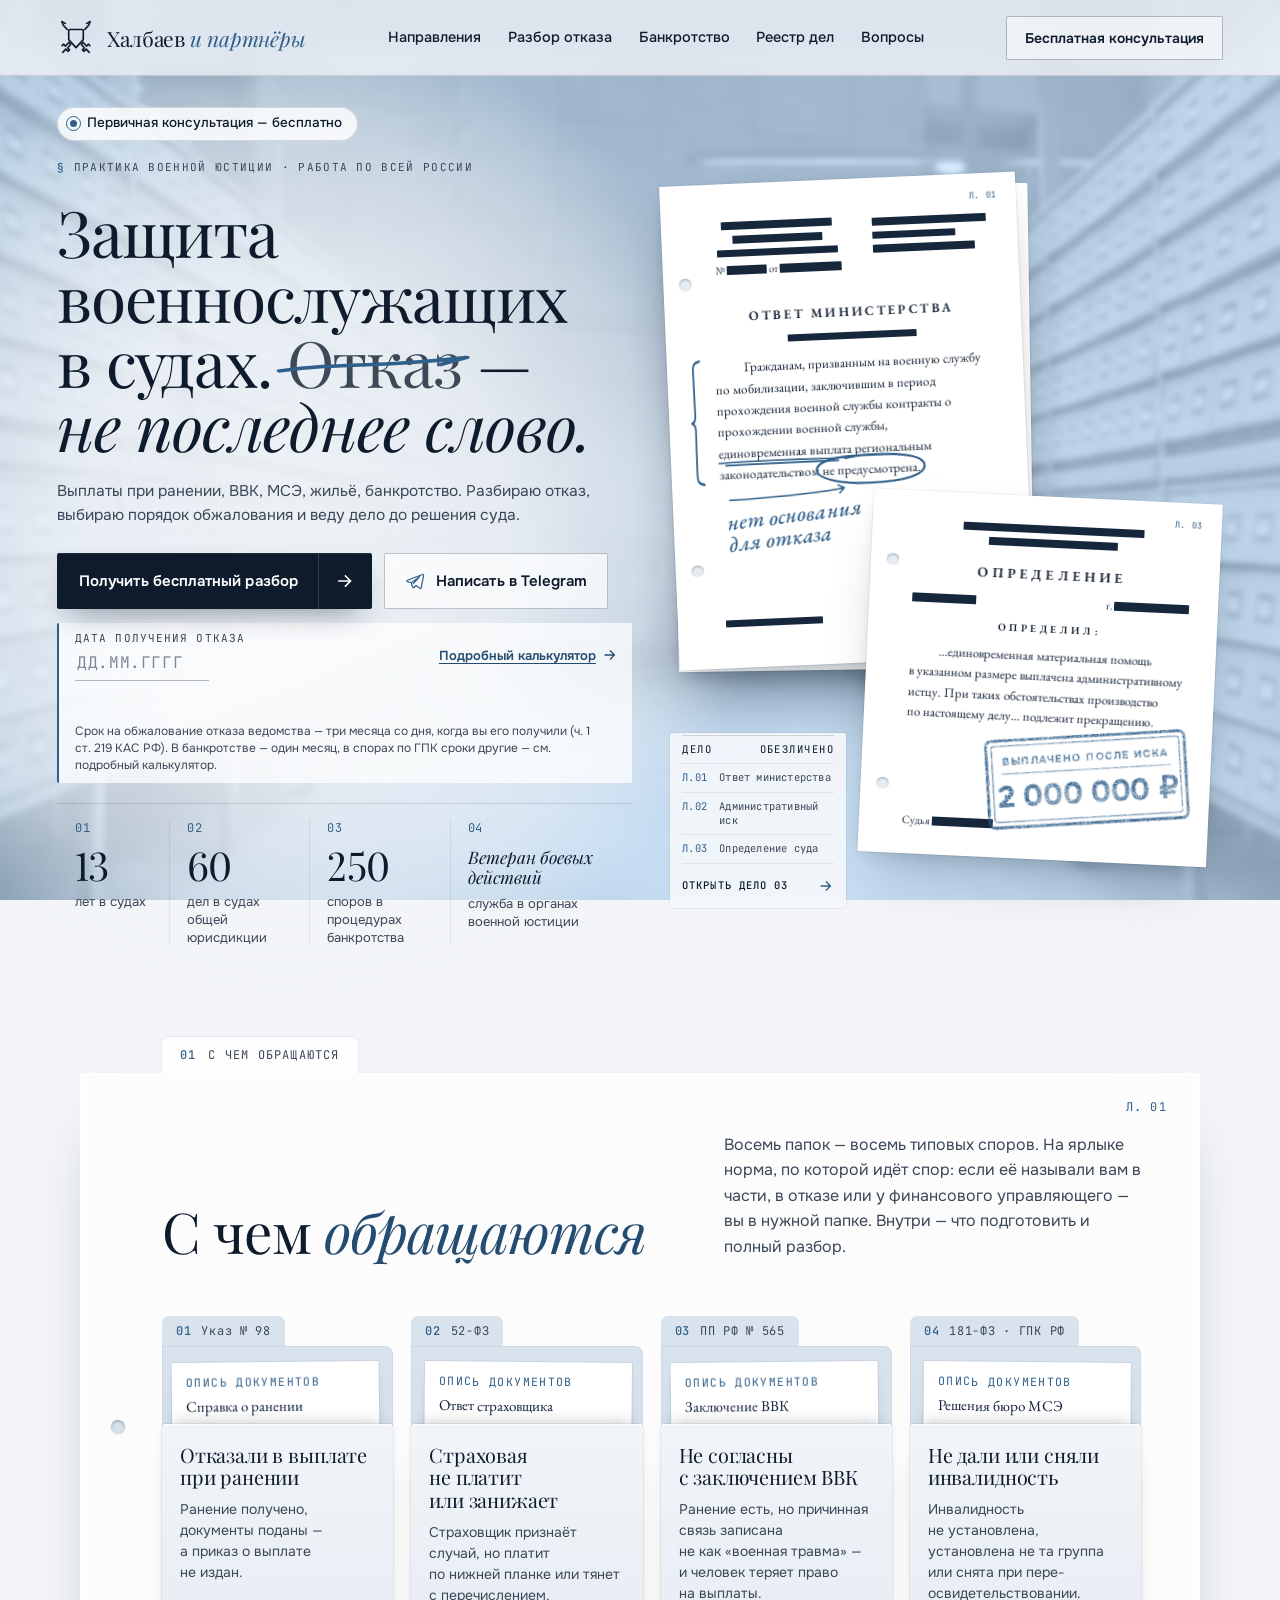
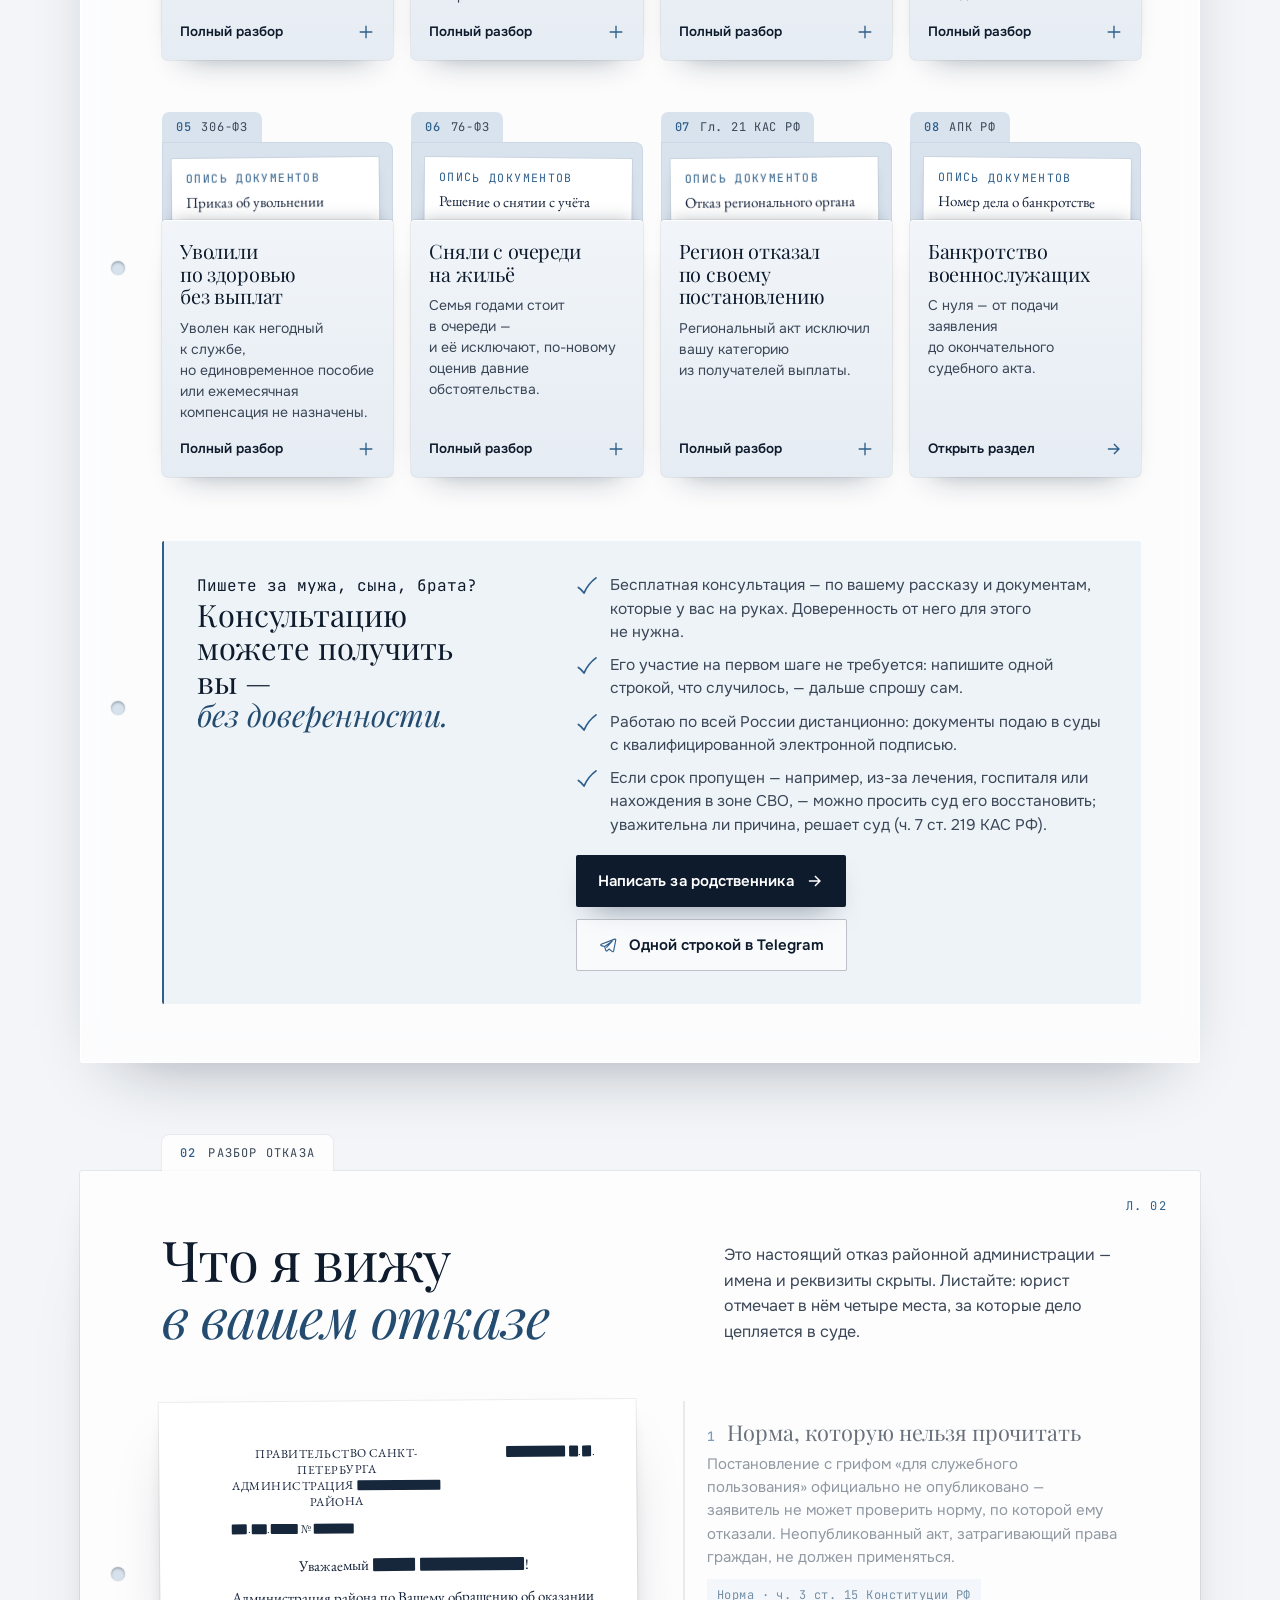
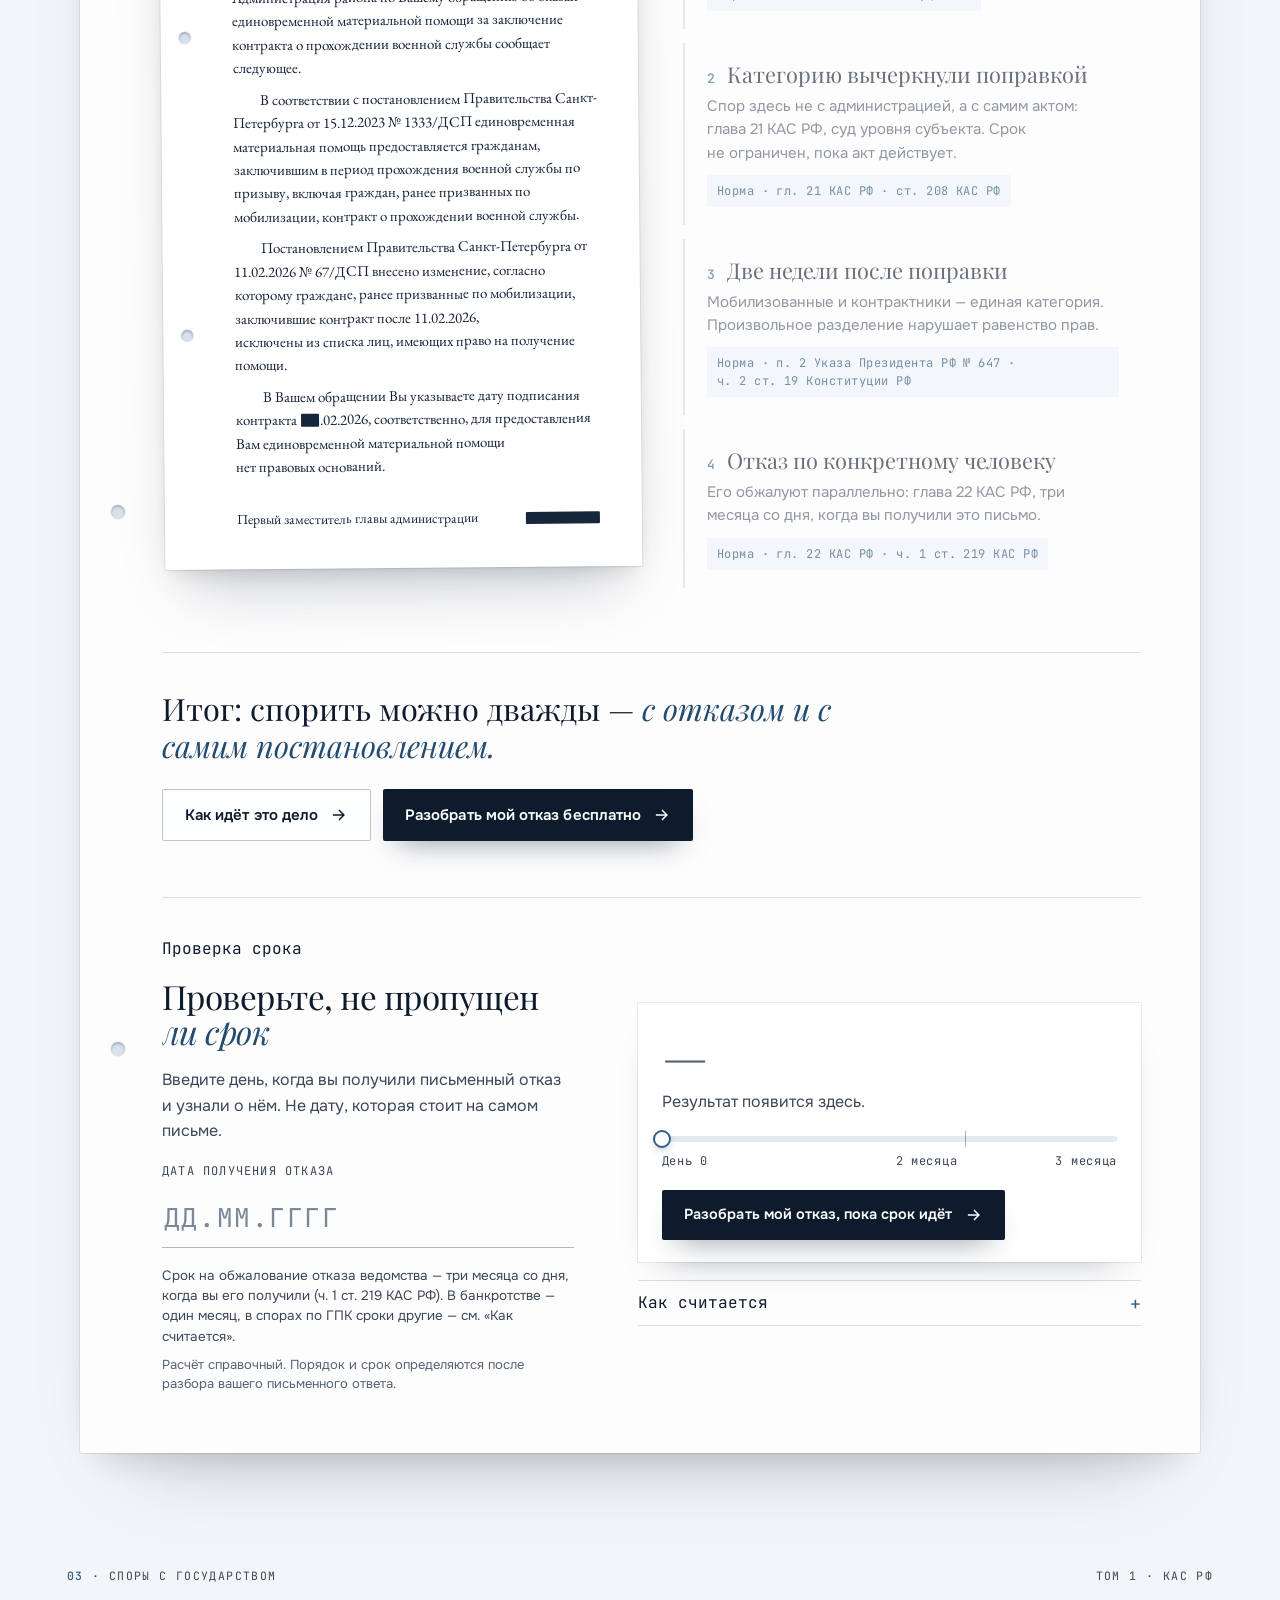
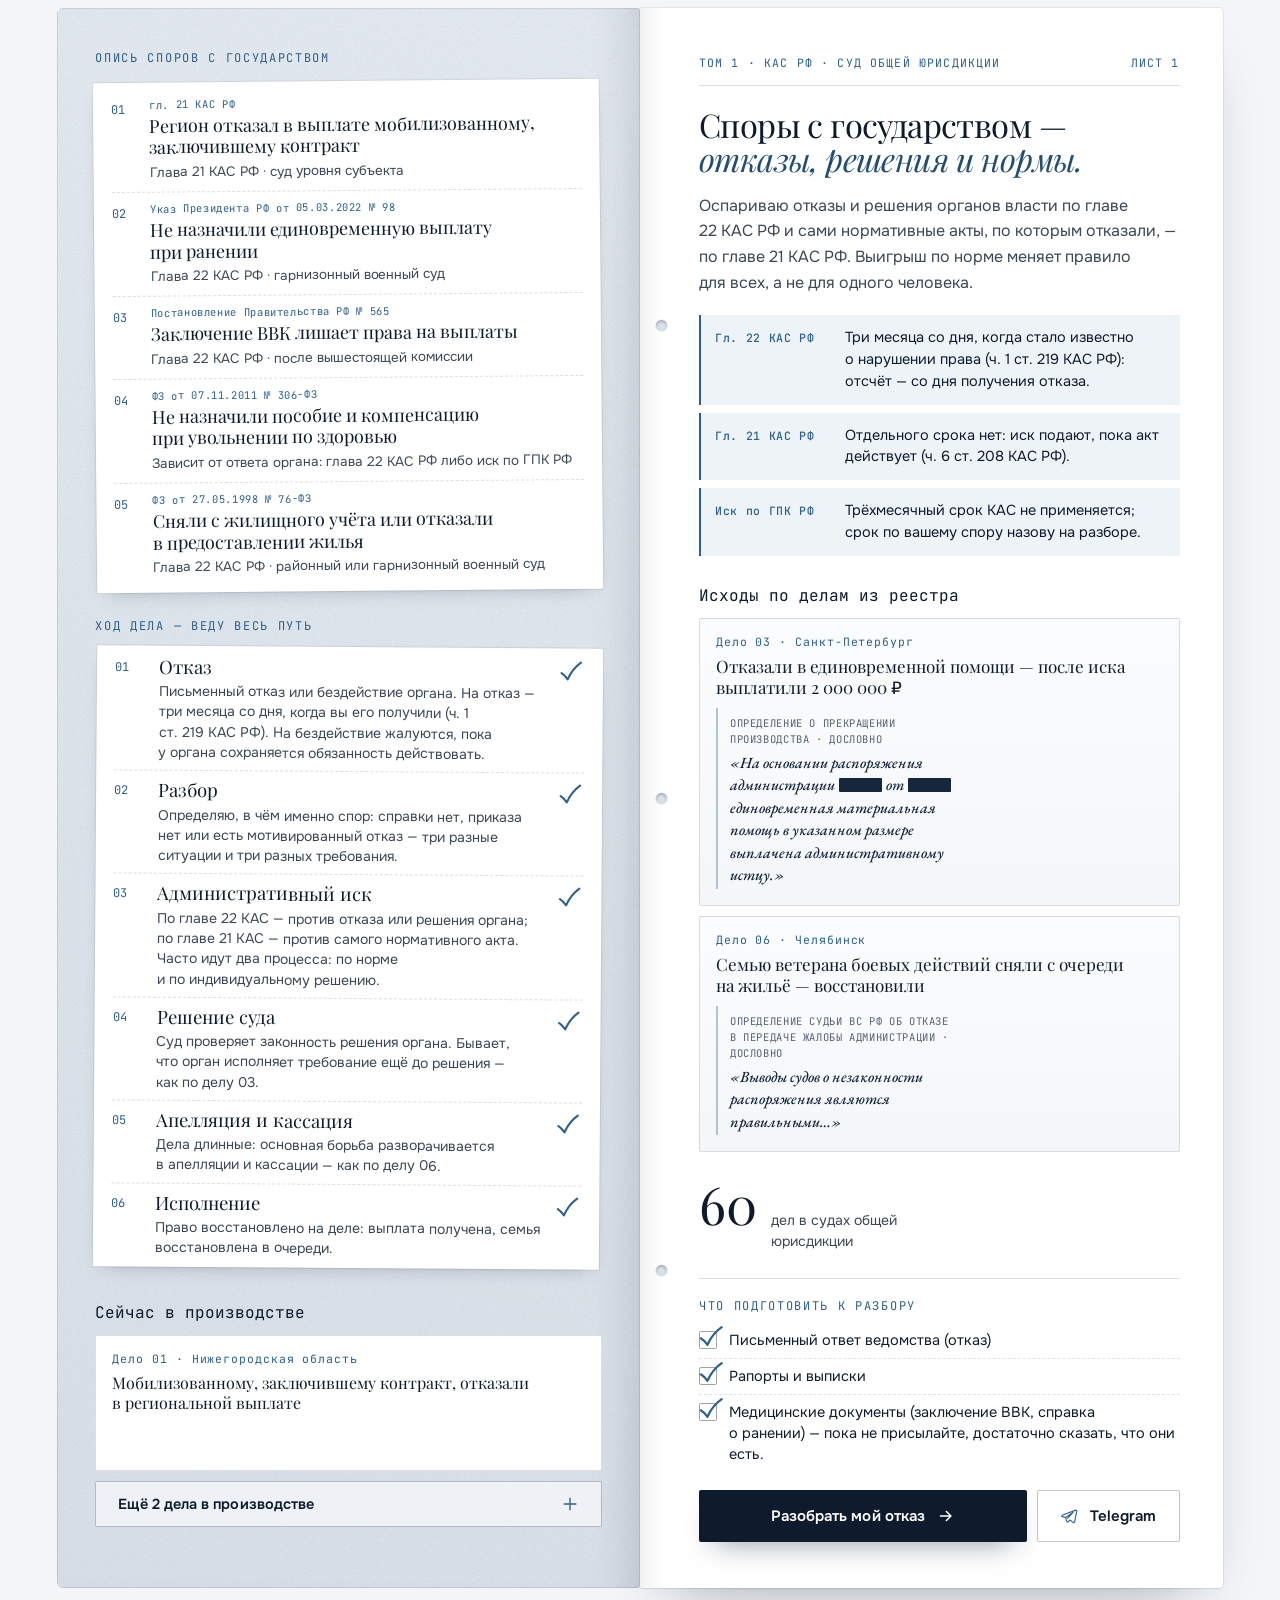
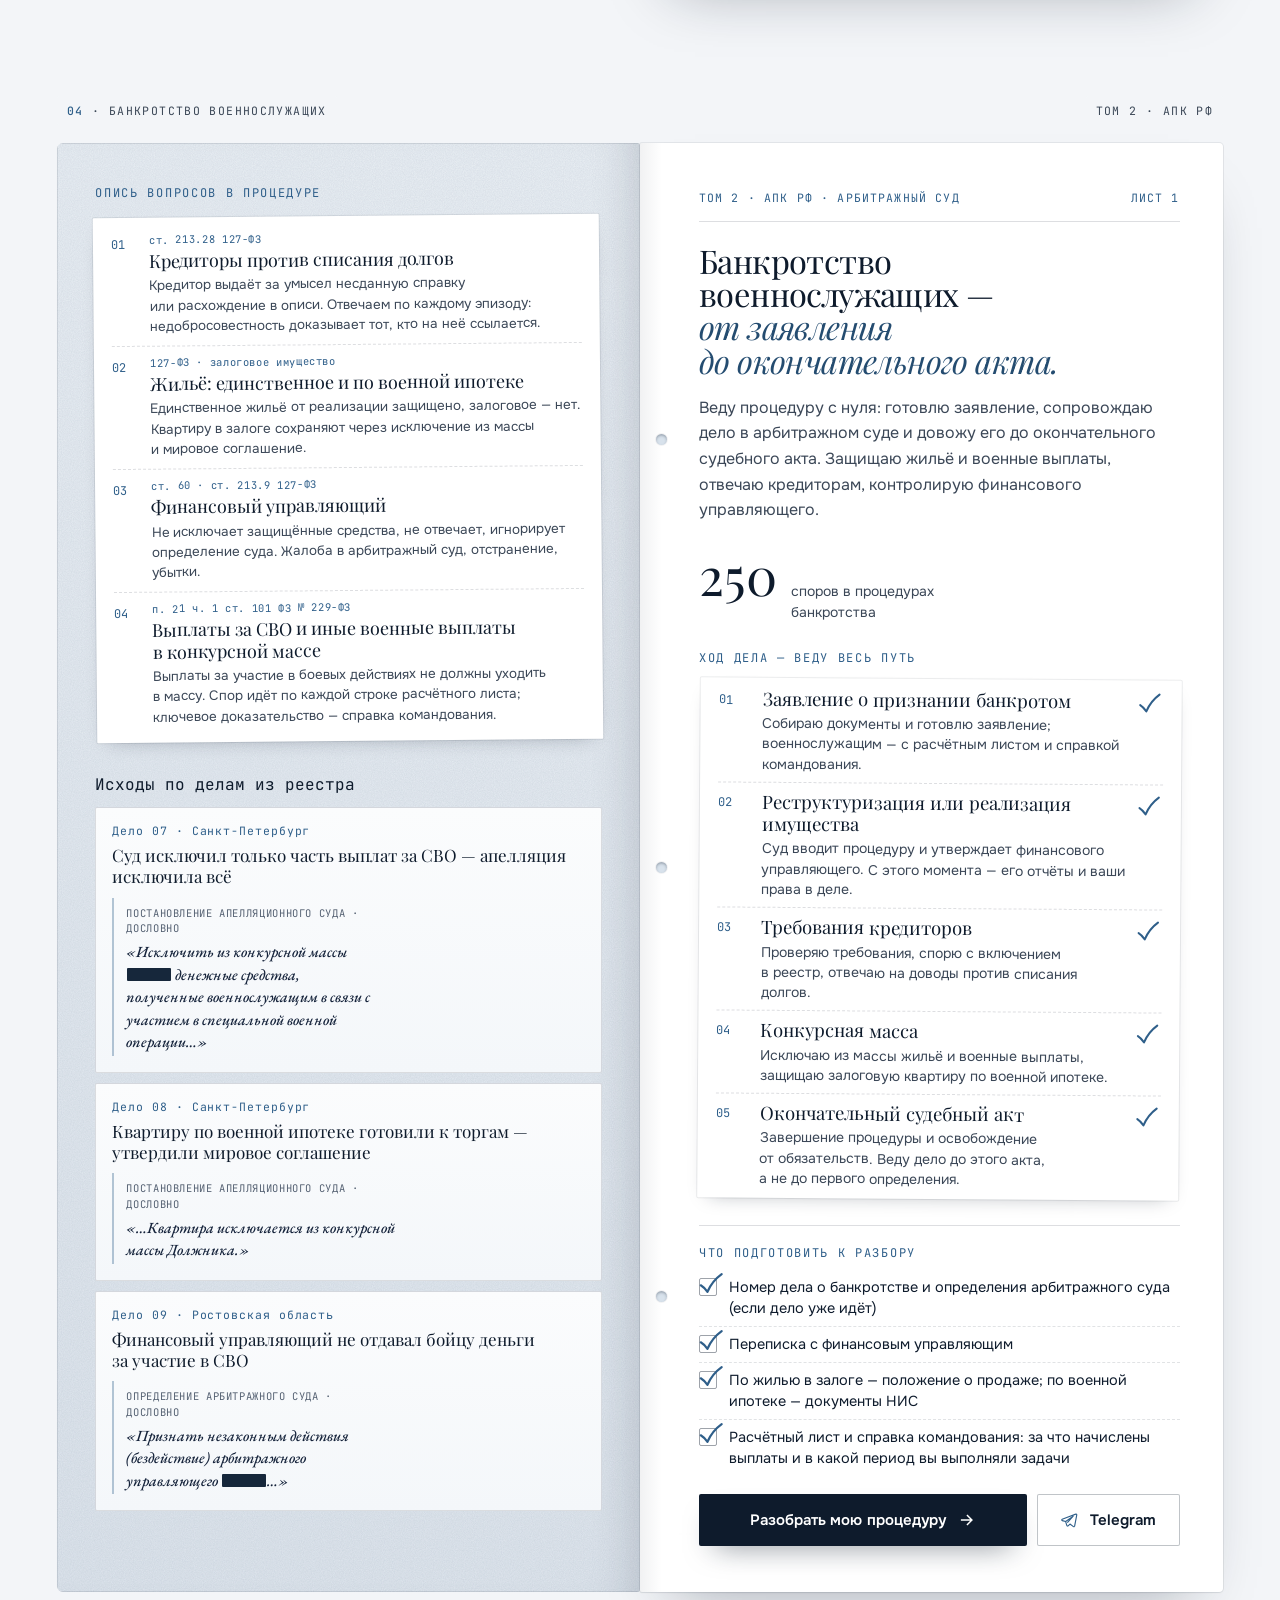
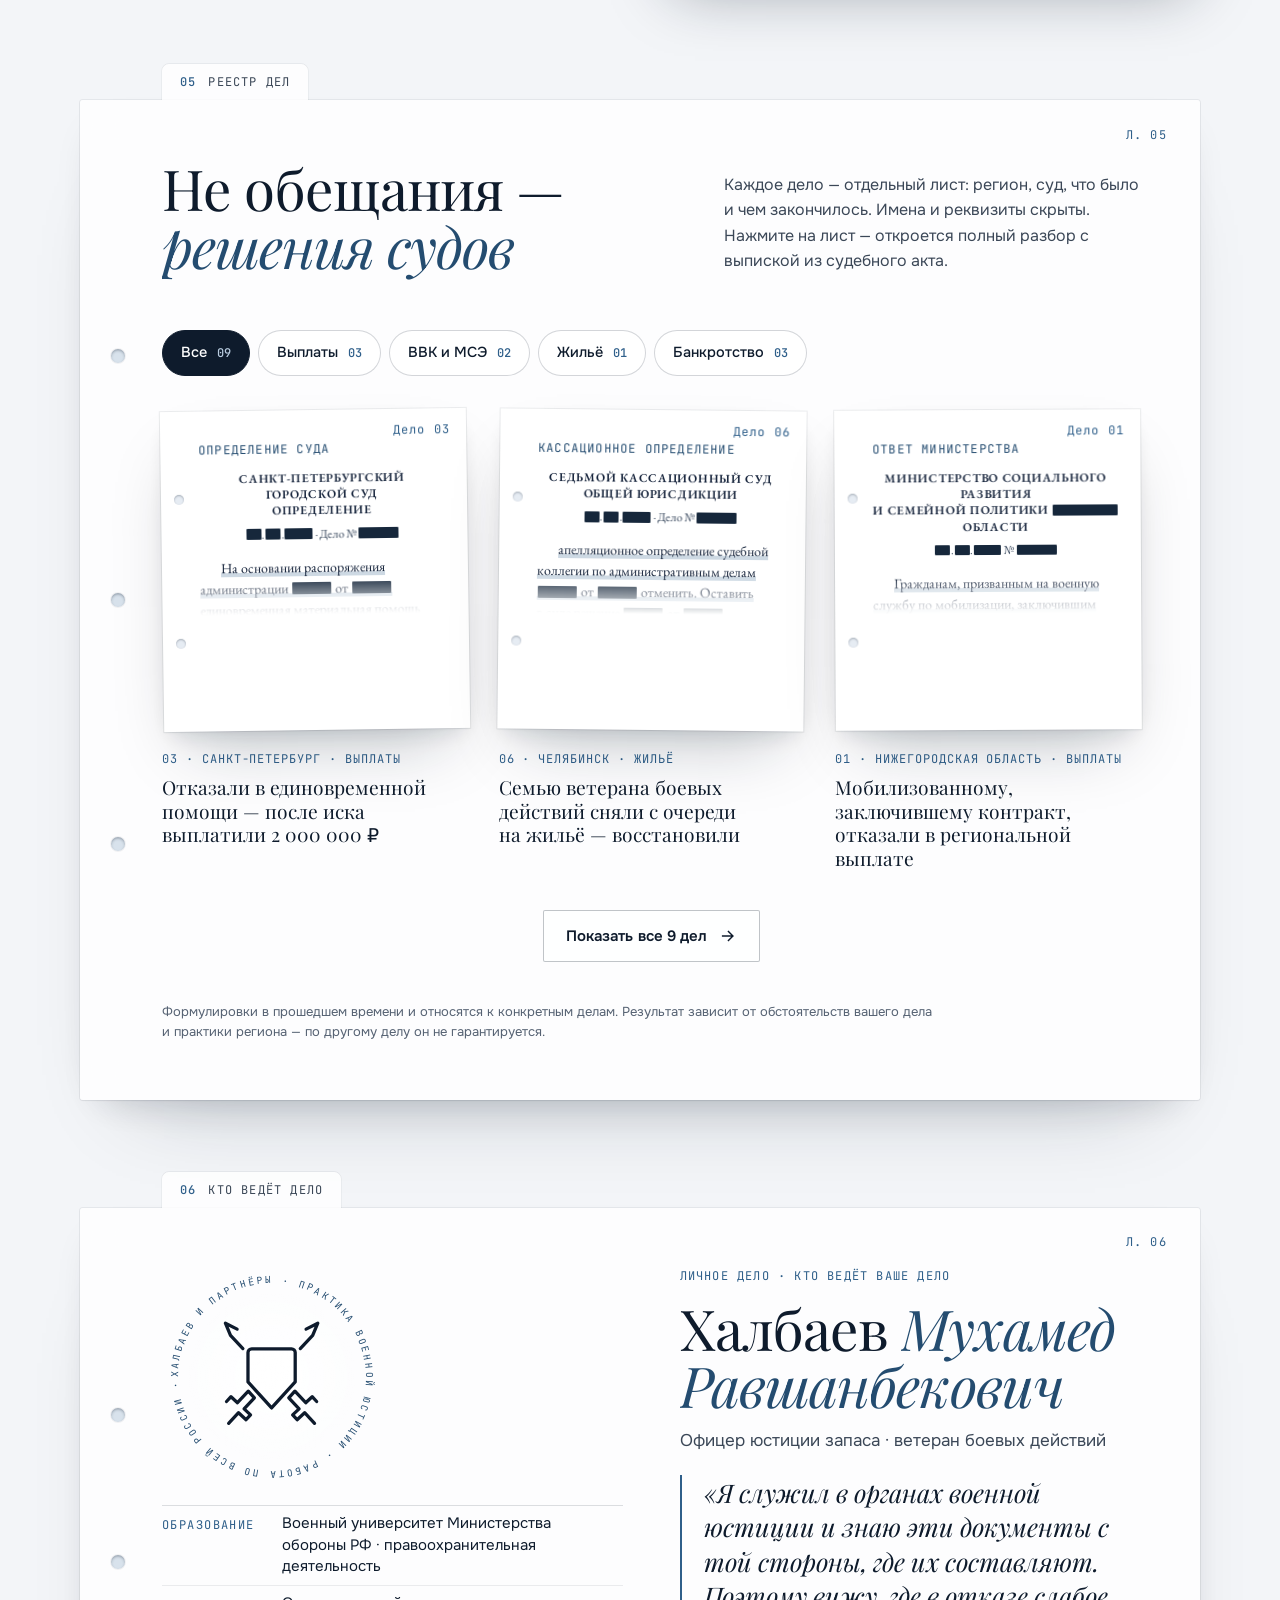
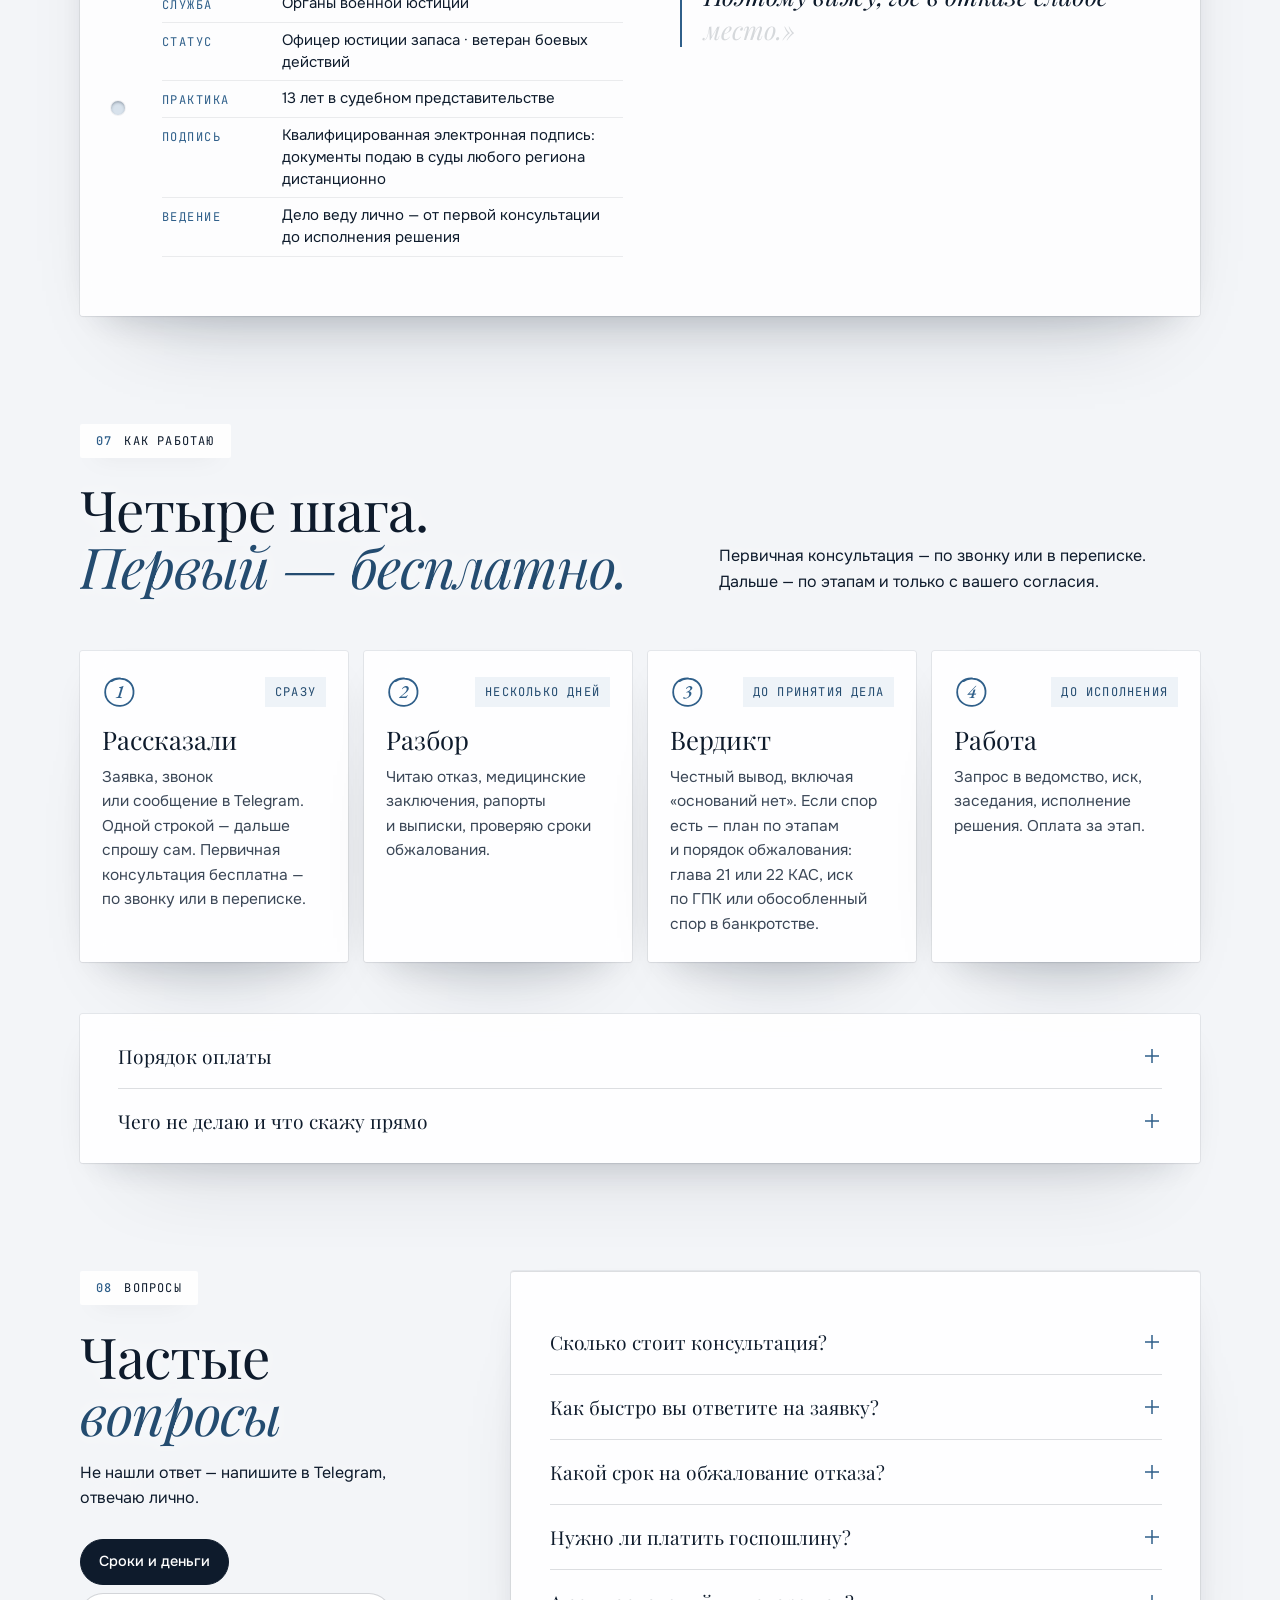
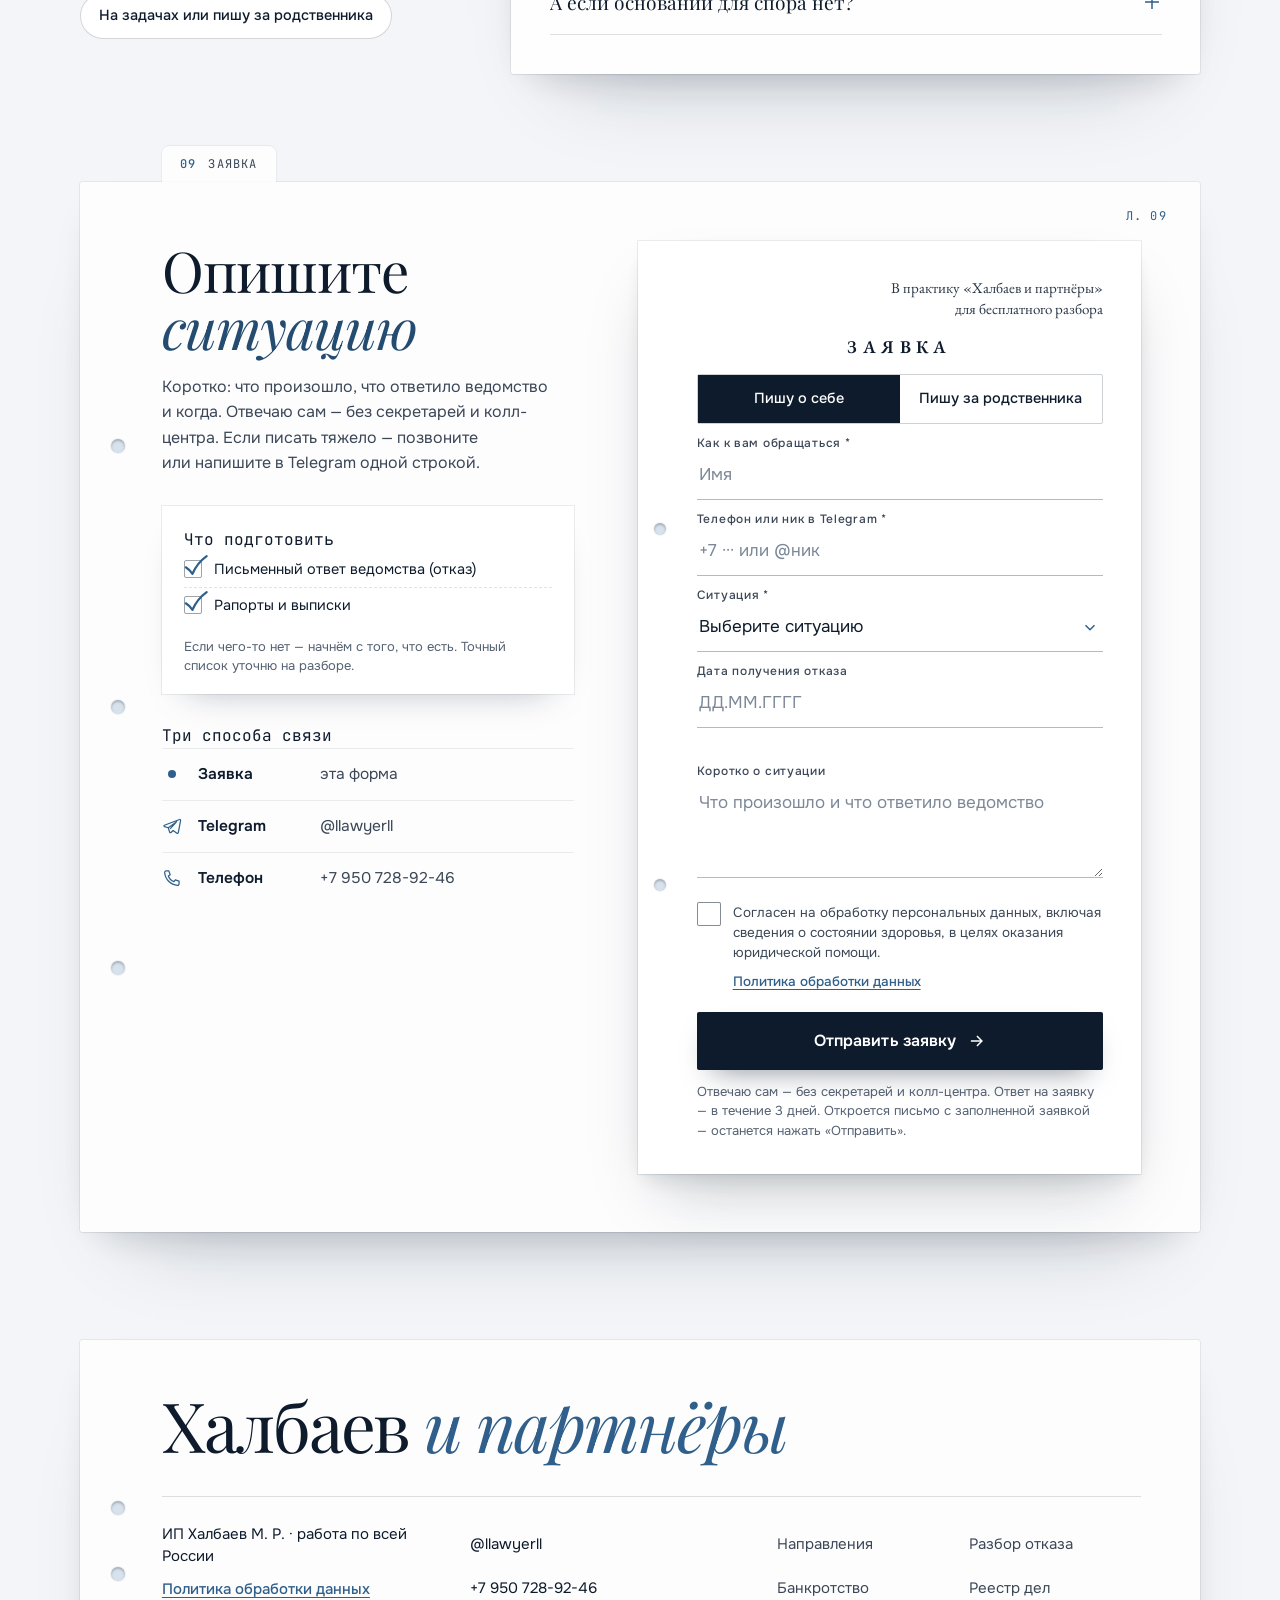
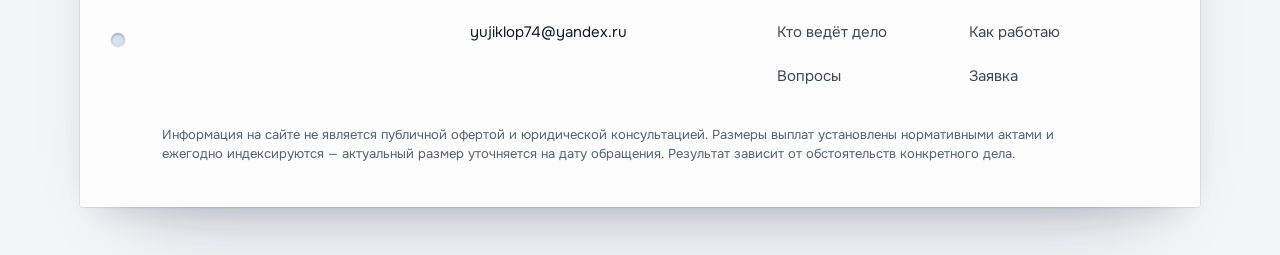
==== commit c2b3b5ca: "Досье v9: выполнено задание арт-директора (ожидает приёмки) Фон после первого экрана спокойнее и без" ====
--- a/index.html
+++ b/index.html
@@ -9,12 +9,18 @@
 <script>
 (function(){var d=document.documentElement;d.classList.add('js');
  if(window.matchMedia&&matchMedia('(prefers-reduced-motion: reduce)').matches){d.classList.remove('intro');d.classList.add('rm');}
- setTimeout(function(){d.classList.remove('intro')},2500);})();
+ setTimeout(function(){d.classList.remove('intro')},2500);
+ /* v9 · остальные начертания шрифтов — после load: первый экран ждёт только Onest 400 и Playfair 400 */
+ function late(){var l=document.createElement('link');l.rel='stylesheet';l.href='assets/css/fonts.css';document.head.appendChild(l);}
+ if(document.readyState==='complete')late();else window.addEventListener('load',late,{once:true});})();
 </script>
 <link rel="preload" href="assets/img/poster.jpg" as="image" fetchpriority="high">
+<link rel="preload" href="assets/fonts/onest-normal-400-7cd00173.woff2" as="font" type="font/woff2" crossorigin>
+<link rel="preload" href="assets/fonts/onest-normal-400-ec6b03cb.woff2" as="font" type="font/woff2" crossorigin>
 <link rel="preload" href="assets/fonts/playfair-display-normal-400-8ca4d9dd.woff2" as="font" type="font/woff2" crossorigin>
-<link rel="preload" href="assets/fonts/onest-normal-400-7cd00173.woff2" as="font" type="font/woff2" crossorigin>
+<link rel="preload" href="assets/fonts/playfair-display-normal-400-18bd7f97.woff2" as="font" type="font/woff2" crossorigin>
 <link rel="stylesheet" href="assets/css/site.css">
+<noscript><link rel="stylesheet" href="assets/css/fonts.css"></noscript>
 <!-- SEO. Домен-плейсхолдер https://example.ru — заменить на реальный во всех файлах: index.html (canonical, og:*, twitter:*, JSON-LD), robots.txt, sitemap.xml. Команда — в README, раздел «Публикация». -->
 <link rel="canonical" href="https://example.ru/">
 <link rel="icon" href="favicon.svg" type="image/svg+xml">
@@ -91,7 +97,7 @@
       "@type": "Offer",
       "itemOffered": {
        "@type": "Service",
-       "name": "Не согласен с заключением ВВК"
+       "name": "Не согласны с заключением ВВК"
       }
      },
      {
@@ -139,7 +145,7 @@
    "description": "Офицер юстиции запаса, ветеран боевых действий. Служил в органах военной юстиции. 13 лет в судебном представительстве.",
    "alumniOf": {
     "@type": "CollegeOrUniversity",
-    "name": "Военный университет Министерства обороны РФ"
+    "name": "Военный университет Министерства обороны РФ"
    },
    "worksFor": {
     "@id": "https://example.ru/#org"
@@ -175,7 +181,7 @@
      "name": "Какой срок на обжалование отказа?",
      "acceptedAnswer": {
       "@type": "Answer",
-      "text": "Для споров с ведомствами — три месяца со дня, когда стало известно о нарушении права (ч. 1 ст. 219 КАС РФ); отсчёт идёт со дня, когда вы получили письменный отказ, а не с даты, которая стоит на письме. Если требование денежное и идёт по ГПК — общий срок исковой давности, три года (ст. 196 ГК РФ). Пропущенный срок восстанавливается по уважительной причине: лечение, госпиталь, нахождение в зоне СВО (ч. 7 ст. 219 КАС РФ)."
+      "text": "Для споров с ведомствами — три месяца со дня, когда стало известно о нарушении права (ч. 1 ст. 219 КАС РФ); отсчёт идёт со дня, когда вы получили письменный отказ, а не с даты, которая стоит на письме. Если требование денежное и идёт по ГПК — общий срок исковой давности, три года (ст. 196 ГК РФ). Если срок пропущен — например, из-за лечения, госпиталя или нахождения в зоне СВО, — можно просить суд его восстановить; уважительна ли причина, решает суд (ч. 7 ст. 219 КАС РФ)."
      }
     },
     {
@@ -199,7 +205,7 @@
      "name": "Я на задачах или в госпитале. Можно работать без личной встречи?",
      "acceptedAnswer": {
       "@type": "Answer",
-      "text": "Да. Работаю по всей России, документы подаю в суды с квалифицированной электронной подписью. Если из-за лечения, госпиталя или нахождения в зоне СВО пропущен срок обжалования, его можно восстановить по уважительной причине (ч. 7 ст. 219 КАС РФ)."
+      "text": "Да. Работаю по всей России, документы подаю в суды с квалифицированной электронной подписью. Если срок пропущен — например, из-за лечения, госпиталя или нахождения в зоне СВО, — можно просить суд его восстановить; уважительна ли причина, решает суд (ч. 7 ст. 219 КАС РФ)."
      }
     },
     {
@@ -312,7 +318,7 @@
     <span class="mag"><a class="btn btn-p" href="#zayavka"><span class="lbl">Получить бесплатный разбор</span><span class="arr"><svg viewBox="0 0 20 20" aria-hidden="true"><path d="M4 10h11M10.5 5l5 5-5 5" fill="none" stroke="currentColor" stroke-width="1.6" stroke-linecap="square"/></svg></span></a></span>
     <span class="mag"><a class="btn btn-s" href="https://t.me/llawyerll" target="_blank" rel="noopener"><svg viewBox="0 0 24 24" aria-hidden="true"><path d="M21 4.2 2.9 11.1c-.8.3-.8 1.5.1 1.7l4.5 1.3 1.7 5.3c.2.7 1.1.9 1.6.4l2.5-2.4 4.6 3.4c.6.4 1.4.1 1.6-.6L22.3 5.4c.2-.8-.6-1.5-1.3-1.2Z M7.6 14.1l10-7.3-7.8 8.6" fill="none" stroke="currentColor" stroke-width="1.5" stroke-linejoin="round"/></svg><span>Написать в Telegram</span></a></span>
    </div>
-   <div class="hterm" id="hterm"><label class="hterm-f"><span class="hterm-l mono">Дата получения отказа</span><input id="htIn" inputmode="numeric" autocomplete="off" placeholder="ДД.ММ.ГГГГ" maxlength="10" aria-describedby="htOut"></label><p class="hterm-o" id="htOut" aria-live="polite">Срок — три месяца со дня получения отказа (ч.&nbsp;1 ст.&nbsp;219&nbsp;КАС&nbsp;РФ).</p><a class="hterm-go" href="#srok" id="htGo"><span>Подробный калькулятор</span><svg viewBox="0 0 20 20" aria-hidden="true"><path d="M4 10h11M10.5 5l5 5-5 5" fill="none" stroke="currentColor" stroke-width="1.6" stroke-linecap="square"/></svg></a></div>
+   <div class="hterm" id="hterm"><label class="hterm-f"><span class="hterm-l mono">Дата получения отказа</span><input id="htIn" inputmode="numeric" autocomplete="off" placeholder="ДД.ММ.ГГГГ" maxlength="10" aria-describedby="htOut htNote"></label><p class="hterm-o" id="htOut" aria-live="polite"></p><a class="hterm-go" href="#srok" id="htGo"><span>Подробный калькулятор</span><svg viewBox="0 0 20 20" aria-hidden="true"><path d="M4 10h11M10.5 5l5 5-5 5" fill="none" stroke="currentColor" stroke-width="1.6" stroke-linecap="square"/></svg></a><p class="hterm-n" id="htNote">Срок на обжалование отказа ведомства — три месяца со дня, когда вы его получили (ч. 1 ст. 219 КАС РФ). В банкротстве — один месяц, в спорах по ГПК сроки другие — см. подробный калькулятор.</p></div>
    <a class="sit-jump" href="#napravleniya"><span>С чем обращаются</span><svg viewBox="0 0 20 20" aria-hidden="true"><path d="M10 4v11M5 10.5l5 5 5-5" fill="none" stroke="currentColor" stroke-width="1.6" stroke-linecap="square"/></svg></a>
    <div class="facts">
     <div class="facts-line"></div>
@@ -418,7 +424,7 @@
   </div>
  </div>
 </section>
-<section class="sec" id="napravleniya" aria-labelledby="h-dir"><div class="sheet rv-sheet"><div class="tab " aria-hidden="true"><b>01</b>С чем обращаются</div><span class="holes" aria-hidden="true"><i></i><i></i><i></i></span><span class="lno mono" aria-hidden="true">Л. 01</span><div class="sec-head wide"><h2 class="h2" id="h-dir"><span class="sr">С чем обращаются</span><span aria-hidden="true"><span class="w"><span style="--i:0">С чем</span></span> <span class="w"><span style="--i:1"><em>обращаются</em></span></span></span></h2><p class="lead-s" data-rv>Восемь папок — восемь типовых споров. На ярлыке норма, по которой идёт спор: если её называли вам в части, в отказе или у финансового управляющего — вы в нужной папке. Внутри — что подготовить и полный разбор.</p></div><ol class="fds"><li class="fd" data-rv style="--d:0"><button class="fd-b" type="button" data-cat="1" aria-label="Отказали в выплате при ранении — полный разбор"><span class="fd-tab mono"><b>01</b>Указ № 98</span><span class="fd-back" aria-hidden="true"></span><span class="fd-sheet" aria-hidden="true"><span class="fd-sk mono">Опись документов</span><span class="fd-l1">Справка о ранении</span><span class="fd-gap"></span><span class="fd-li"><b class="mono">1.</b>Справка о ранении</span><span class="fd-li"><b class="mono">2.</b>Документы, поданные на выплату</span><span class="fd-li"><b class="mono">3.</b>Письменный отказ, если есть</span><span class="fd-li"><b class="mono">4.</b>Материалы разбирательства (служебной проверки) по факту ранения</span></span><span class="fd-front"><span class="fd-t">Отказали в выплате при ранении</span><span class="fd-s">Ранение получено, документы поданы — а приказ о выплате не издан.</span><span class="fd-go"><span>Полный разбор</span><svg class="pm" viewBox="0 0 20 20" aria-hidden="true"><path d="M3 10h14M10 3v14" fill="none" stroke="currentColor" stroke-width="1.5"/></svg></span></span></button></li><li class="fd" data-rv style="--d:1"><button class="fd-b" type="button" data-cat="2" aria-label="Страховая не платит или занижает — полный разбор"><span class="fd-tab mono"><b>02</b>52-ФЗ</span><span class="fd-back" aria-hidden="true"></span><span class="fd-sheet" aria-hidden="true"><span class="fd-sk mono">Опись документов</span><span class="fd-l1">Ответ страховщика</span><span class="fd-gap"></span><span class="fd-li"><b class="mono">1.</b>Ответ страховщика и сведения о сумме выплаты</span><span class="fd-li"><b class="mono">2.</b>Медицинские документы об увечье</span><span class="fd-li"><b class="mono">3.</b>Справка о тяжести увечья</span></span><span class="fd-front"><span class="fd-t">Страховая не платит или занижает</span><span class="fd-s">Страховщик признаёт случай, но платит по нижней планке или тянет с пе­ре­чи­сле­нием.</span><span class="fd-go"><span>Полный разбор</span><svg class="pm" viewBox="0 0 20 20" aria-hidden="true"><path d="M3 10h14M10 3v14" fill="none" stroke="currentColor" stroke-width="1.5"/></svg></span></span></button></li><li class="fd" data-rv style="--d:2"><button class="fd-b" type="button" data-cat="3" aria-label="Не согласен с заключением ВВК — полный разбор"><span class="fd-tab mono"><b>03</b>ПП РФ № 565</span><span class="fd-back" aria-hidden="true"></span><span class="fd-sheet" aria-hidden="true"><span class="fd-sk mono">Опись документов</span><span class="fd-l1">Заключение ВВК</span><span class="fd-gap"></span><span class="fd-li"><b class="mono">1.</b>Заключение ВВК</span><span class="fd-li"><b class="mono">2.</b>Первичная медицинская документация</span><span class="fd-li"><b class="mono">3.</b>Материалы разбирательства по факту получения увечья</span><span class="fd-li"><b class="mono">4.</b>Направления на освидетельствование</span></span><span class="fd-front"><span class="fd-t">Не согласен с заключением ВВК</span><span class="fd-s">Ранение есть, но причинная связь записана не как «военная травма» — и человек теряет право на выплаты.</span><span class="fd-go"><span>Полный разбор</span><svg class="pm" viewBox="0 0 20 20" aria-hidden="true"><path d="M3 10h14M10 3v14" fill="none" stroke="currentColor" stroke-width="1.5"/></svg></span></span></button></li><li class="fd" data-rv style="--d:3"><button class="fd-b" type="button" data-cat="5" aria-label="Не дали или сняли инвалидность — полный разбор"><span class="fd-tab mono"><b>04</b>181-ФЗ · ГПК РФ</span><span class="fd-back" aria-hidden="true"></span><span class="fd-sheet" aria-hidden="true"><span class="fd-sk mono">Опись документов</span><span class="fd-l1">Решения бюро МСЭ</span><span class="fd-gap"></span><span class="fd-li"><b class="mono">1.</b>Решения бюро МСЭ всех уровней</span><span class="fd-li"><b class="mono">2.</b>Направление на МСЭ</span><span class="fd-li"><b class="mono">3.</b>Заключение ВВК</span><span class="fd-li"><b class="mono">4.</b>Снимки, МСКТ, заключения специалистов</span></span><span class="fd-front"><span class="fd-t">Не дали или сняли инвалидность</span><span class="fd-s">Ин­ва­ли­дность не установлена, установлена не та группа или снята при пе­ре­осви­де­тель­ство­ва­нии.</span><span class="fd-go"><span>Полный разбор</span><svg class="pm" viewBox="0 0 20 20" aria-hidden="true"><path d="M3 10h14M10 3v14" fill="none" stroke="currentColor" stroke-width="1.5"/></svg></span></span></button></li><li class="fd" data-rv style="--d:0"><button class="fd-b" type="button" data-cat="4" aria-label="Уволили по здоровью без выплат — полный разбор"><span class="fd-tab mono"><b>05</b>306-ФЗ</span><span class="fd-back" aria-hidden="true"></span><span class="fd-sheet" aria-hidden="true"><span class="fd-sk mono">Опись документов</span><span class="fd-l1">Приказ об увольнении</span><span class="fd-gap"></span><span class="fd-li"><b class="mono">1.</b>Приказ об увольнении с формулировкой основания</span><span class="fd-li"><b class="mono">2.</b>Заключение ВВК</span><span class="fd-li"><b class="mono">3.</b>Документы МСЭ (причина инвалидности)</span><span class="fd-li"><b class="mono">4.</b>Ответ органа, назначающего выплату</span></span><span class="fd-front"><span class="fd-t">Уволили по здоровью без выплат</span><span class="fd-s">Уволен как негодный к службе, но еди­но­вре­мен­ное пособие или ежемесячная компенсация не назначены.</span><span class="fd-go"><span>Полный разбор</span><svg class="pm" viewBox="0 0 20 20" aria-hidden="true"><path d="M3 10h14M10 3v14" fill="none" stroke="currentColor" stroke-width="1.5"/></svg></span></span></button></li><li class="fd" data-rv style="--d:1"><button class="fd-b" type="button" data-cat="6" aria-label="Сняли с очереди на жильё — полный разбор"><span class="fd-tab mono"><b>06</b>76-ФЗ</span><span class="fd-back" aria-hidden="true"></span><span class="fd-sheet" aria-hidden="true"><span class="fd-sk mono">Опись документов</span><span class="fd-l1">Решение о снятии с учёта</span><span class="fd-gap"></span><span class="fd-li"><b class="mono">1.</b>Решение о снятии с учёта или об отказе</span><span class="fd-li"><b class="mono">2.</b>Документы о постановке на учёт</span><span class="fd-li"><b class="mono">3.</b>Сведения о составе семьи и регистрации на дату снятия</span></span><span class="fd-front"><span class="fd-t">Сняли с очереди на жильё</span><span class="fd-s">Семья годами стоит в очереди — и её исключают из списка задним числом.</span><span class="fd-go"><span>Полный разбор</span><svg class="pm" viewBox="0 0 20 20" aria-hidden="true"><path d="M3 10h14M10 3v14" fill="none" stroke="currentColor" stroke-width="1.5"/></svg></span></span></button></li><li class="fd" data-rv style="--d:2"><button class="fd-b" type="button" data-cat="0" aria-label="Регион отказал по своему постановлению — полный разбор"><span class="fd-tab mono"><b>07</b>Гл. 21 КАС РФ</span><span class="fd-back" aria-hidden="true"></span><span class="fd-sheet" aria-hidden="true"><span class="fd-sk mono">Опись документов</span><span class="fd-l1">Отказ регионального органа</span><span class="fd-gap"></span><span class="fd-li"><b class="mono">1.</b>Отказ регионального органа</span><span class="fd-li"><b class="mono">2.</b>Контракт (дата и место подписания)</span><span class="fd-li"><b class="mono">3.</b>Документы о мобилизации</span></span><span class="fd-front"><span class="fd-t">Регион отказал по своему постановлению</span><span class="fd-s">Ре­ги­ональ­ный акт исключил вашу категорию из получателей выплаты.</span><span class="fd-go"><span>Полный разбор</span><svg class="pm" viewBox="0 0 20 20" aria-hidden="true"><path d="M3 10h14M10 3v14" fill="none" stroke="currentColor" stroke-width="1.5"/></svg></span></span></button></li><li class="fd fd-bank" data-rv style="--d:3"><a class="fd-b" href="#bankrot"><span class="fd-tab mono"><b>08</b>АПК РФ</span><span class="fd-back" aria-hidden="true"></span><span class="fd-sheet" aria-hidden="true"><span class="fd-sk mono">Опись документов</span><span class="fd-l1">Номер дела о банкротстве</span><span class="fd-gap"></span><span class="fd-li"><b class="mono">1.</b>Если процедура уже идёт — номер дела о банкротстве и определения арбитражного суда; если нет — сведения о долгах и кредиторах</span><span class="fd-li"><b class="mono">2.</b>Переписка с финансовым управляющим</span><span class="fd-li"><b class="mono">3.</b>По жилью в залоге — положение о продаже; по военной ипотеке — документы НИС</span><span class="fd-li"><b class="mono">4.</b>Расчётный лист и справка командования: за что начислены выплаты и в какой период вы выполняли задачи</span></span><span class="fd-front"><span class="fd-t">Банкротство военно­служащих</span><span class="fd-s">С нуля — от подачи заявления до окон­ча­тель­ного судебного акта.</span><span class="fd-go"><span>Открыть раздел</span><svg viewBox="0 0 20 20" aria-hidden="true"><path d="M4 10h11M10.5 5l5 5-5 5" fill="none" stroke="currentColor" stroke-width="1.6" stroke-linecap="square"/></svg></span></span></a></li></ol><div class="fam" data-rv><div class="fam-h"><p class="mono dr-lb">Пишете за мужа, сына, брата?</p><p class="fam-t">Консультацию можете получить вы — <em>без доверенности.</em></p></div><ul class="fam-l"><li><svg class="pensvg tk" viewBox="0 0 28 24" preserveAspectRatio="none" aria-hidden="true"><path class="pen " pathLength="1" stroke-width="2.2" d="M3,14.5 C5.5,16 8,18.6 10.2,21.6 C13.5,14 18.6,7.4 25.5,2.4"/></svg><span>Бесплатная консультация — по вашему рассказу и документам, которые у вас на руках. Доверенность от него для этого не нужна.</span></li><li><svg class="pensvg tk" viewBox="0 0 28 24" preserveAspectRatio="none" aria-hidden="true"><path class="pen " pathLength="1" stroke-width="2.2" d="M3,14.5 C5.5,16 8,18.6 10.2,21.6 C13.5,14 18.6,7.4 25.5,2.4"/></svg><span>Его участие на первом шаге не требуется: напишите одной строкой, что случилось, — дальше спрошу сам.</span></li><li><svg class="pensvg tk" viewBox="0 0 28 24" preserveAspectRatio="none" aria-hidden="true"><path class="pen " pathLength="1" stroke-width="2.2" d="M3,14.5 C5.5,16 8,18.6 10.2,21.6 C13.5,14 18.6,7.4 25.5,2.4"/></svg><span>Работаю по всей России дистанционно: документы подаю в суды с квалифицированной электронной подписью.</span></li><li><svg class="pensvg tk" viewBox="0 0 28 24" preserveAspectRatio="none" aria-hidden="true"><path class="pen " pathLength="1" stroke-width="2.2" d="M3,14.5 C5.5,16 8,18.6 10.2,21.6 C13.5,14 18.6,7.4 25.5,2.4"/></svg><span>Лечение, госпиталь, нахождение в зоне СВО — уважительные причины: пропущенный срок можно восстановить.</span></li></ul><div class="btns fam-b"><a class="btn-ink" href="#zayavka" data-dir="8" data-who="family"><span>Написать за родственника</span><svg viewBox="0 0 20 20" aria-hidden="true"><path d="M4 10h11M10.5 5l5 5-5 5" fill="none" stroke="currentColor" stroke-width="1.6" stroke-linecap="square"/></svg></a><a class="btn-line" href="https://t.me/llawyerll" target="_blank" rel="noopener"><svg viewBox="0 0 24 24" aria-hidden="true"><path d="M21 4.2 2.9 11.1c-.8.3-.8 1.5.1 1.7l4.5 1.3 1.7 5.3c.2.7 1.1.9 1.6.4l2.5-2.4 4.6 3.4c.6.4 1.4.1 1.6-.6L22.3 5.4c.2-.8-.6-1.5-1.3-1.2Z M7.6 14.1l10-7.3-7.8 8.6" fill="none" stroke="currentColor" stroke-width="1.5" stroke-linejoin="round"/></svg><span>Одной строкой в Telegram</span></a></div></div></div></section><section class="sec" id="otkaz" aria-labelledby="h-otk"><div class="sheet rv-sheet"><div class="tab " aria-hidden="true"><b>02</b>Разбор отказа</div><span class="holes" aria-hidden="true"><i></i><i></i><i></i></span><span class="lno mono" aria-hidden="true">Л. 02</span><div class="sec-head wide"><h2 class="h2" id="h-otk"><span class="sr">Что я вижу в вашем отказе</span><span aria-hidden="true"><span class="w"><span style="--i:0">Что я</span></span> <span class="w"><span style="--i:1">вижу</span></span> <span class="w"><span style="--i:2"><em>в вашем</em></span></span> <span class="w"><span style="--i:3"><em>отказе</em></span></span></span></h2><p class="lead-s" data-rv>Это настоящий отказ районной администрации — имена и реквизиты скрыты. Листайте: юрист отмечает в нём четыре места, за которые дело цепляется в суде.</p></div><div class="otk"><div class="otk-doc"><article class="letter" id="letter" aria-label="Обезличенный отказ администрации района"><span class="holes" aria-hidden="true"><i></i><i></i></span><div class="lt-head"><p>ПРАВИТЕЛЬСТВО САНКТ-ПЕТЕРБУРГА<br>АДМИНИСТРАЦИЯ <span class="rd" role="img" aria-label="скрыто" style="width:6.96em"></span> РАЙОНА</p><p class="lt-to"><span class="rd" role="img" aria-label="скрыто" style="width:4.88em"></span> <span class="rd" role="img" aria-label="скрыто" style="width:0.72em"></span>.<span class="rd" role="img" aria-label="скрыто" style="width:0.72em"></span>.</p></div><p class="lt-no"><span class="rd" role="img" aria-label="скрыто" style="width:1.24em"></span>.<span class="rd" role="img" aria-label="скрыто" style="width:1.24em"></span>.<span class="rd" role="img" aria-label="скрыто" style="width:2.28em"></span> № <span class="rd" role="img" aria-label="скрыто" style="width:3.32em"></span></p><p class="lt-c">Уважаемый <span class="rd" role="img" aria-label="скрыто" style="width:2.80em"></span> <span class="rd" role="img" aria-label="скрыто" style="width:6.96em"></span>!</p><p>Администрация района по Вашему обращению об оказании единовременной материальной помощи за заключение контракта о прохождении военной службы сообщает следующее.</p><p class="fr" data-fr="1"><span class="mg"><svg class="pensvg brk" viewBox="0 0 14 100" preserveAspectRatio="none" aria-hidden="true" data-mk="1"><path class="pen " pathLength="1" stroke-width="2" d="M12,1 C5,2 4,4 4.5,12 L5,44 C5,48 3,49.6 1,50 C3,50.6 5,52 5,56 L4.6,88 C4.4,96 5,98 12.5,99"/></svg><span class="ncirc" aria-hidden="true"><svg viewBox="0 0 30 30"><path class="pen " pathLength="1" stroke-width="1.6" d="M16,3 C8,2.6 2.6,8 2.8,15.4 C3,22.6 9,27.6 16.2,27.2 C23.4,26.8 28.2,21.2 27.8,14 C27.4,7.2 22,2.8 15,3.2 C12,3.4 10,4.2 8.6,5.4"/></svg><b>1</b></span></span>В соответствии с постановлением Правительства Санкт-Петербурга от 15.12.2023 <span class="mk mk-w" data-mk="1">№ 1333/ДСП<svg class="pensvg " viewBox="0 0 100 10" preserveAspectRatio="none" aria-hidden="true"><path class="pen " pathLength="1" stroke-width="1.6" d="M1,5 C6,2 10,2 14,5 C18,8 22,8 26,5 C30,2 34,2 38,5 C42,8 46,8 50,5 C54,2 58,2 62,5 C66,8 70,8 74,5 C78,2 82,2 86,5 C90,8 94,8 99,5"/></svg></span> единовременная материальная помощь предоставляется гражданам, заключившим в период прохождения военной службы по призыву, включая граждан, ранее призванных по мобилизации, контракт о прохождении военной службы.</p><p class="fr" data-fr="2"><span class="mg"><svg class="pensvg brk" viewBox="0 0 14 100" preserveAspectRatio="none" aria-hidden="true" data-mk="2"><path class="pen " pathLength="1" stroke-width="2" d="M12,1 C5,2 4,4 4.5,12 L5,44 C5,48 3,49.6 1,50 C3,50.6 5,52 5,56 L4.6,88 C4.4,96 5,98 12.5,99"/></svg><span class="ncirc" aria-hidden="true"><svg viewBox="0 0 30 30"><path class="pen " pathLength="1" stroke-width="1.6" d="M16,3 C8,2.6 2.6,8 2.8,15.4 C3,22.6 9,27.6 16.2,27.2 C23.4,26.8 28.2,21.2 27.8,14 C27.4,7.2 22,2.8 15,3.2 C12,3.4 10,4.2 8.6,5.4"/></svg><b>2</b></span></span>Постановлением Правительства Санкт-Петербурга от 11.02.2026 № 67/ДСП внесено изменение, согласно которому граждане, ранее призванные по мобилизации, заключившие контракт после 11.02.2026, <span class="mk mk-o" data-mk="2">исключены из&nbsp;списка лиц<svg class="pensvg " viewBox="0 0 100 30" preserveAspectRatio="none" aria-hidden="true"><path class="pen " pathLength="1" stroke-width="1.8" d="M58,2.6 C30,1.4 5,4 2.2,13.5 C0,22 22,28.5 50,28.2 C80,28 98.6,23 98.2,14 C97.8,5.6 80,1.8 50,2.2 C40,2.4 33,3.2 28,4.6"/></svg></span>, имеющих право на получение помощи.</p><p class="fr" data-fr="3"><span class="mg"><span class="ncirc" aria-hidden="true"><svg viewBox="0 0 30 30"><path class="pen " pathLength="1" stroke-width="1.6" d="M16,3 C8,2.6 2.6,8 2.8,15.4 C3,22.6 9,27.6 16.2,27.2 C23.4,26.8 28.2,21.2 27.8,14 C27.4,7.2 22,2.8 15,3.2 C12,3.4 10,4.2 8.6,5.4"/></svg><b>3</b></span></span>В Вашем обращении Вы указываете дату подписания контракта <span class="mk mk-o" data-mk="3"><span class="rd" role="img" aria-label="скрыто" style="width:1.24em"></span>.02.2026<svg class="pensvg " viewBox="0 0 100 30" preserveAspectRatio="none" aria-hidden="true"><path class="pen " pathLength="1" stroke-width="1.8" d="M58,2.6 C30,1.4 5,4 2.2,13.5 C0,22 22,28.5 50,28.2 C80,28 98.6,23 98.2,14 C97.8,5.6 80,1.8 50,2.2 C40,2.4 33,3.2 28,4.6"/></svg></span>, <span class="fr-in" data-fr="4">соответственно, для предоставления Вам единовременной материальной помощи <span class="mk mk-u" data-mk="4">нет правовых оснований<svg class="pensvg " viewBox="0 0 100 8" preserveAspectRatio="none" aria-hidden="true"><path class="pen " pathLength="1" stroke-width="1.8" d="M1,4.6 C20,3.4 45,3.2 70,3.9 C82,4.2 92,4.1 99,3.2 M6,7.4 C30,6.6 60,6.8 88,6.9"/></svg></span>.</span><span class="mg mg4"><span class="ncirc" aria-hidden="true"><svg viewBox="0 0 30 30"><path class="pen " pathLength="1" stroke-width="1.6" d="M16,3 C8,2.6 2.6,8 2.8,15.4 C3,22.6 9,27.6 16.2,27.2 C23.4,26.8 28.2,21.2 27.8,14 C27.4,7.2 22,2.8 15,3.2 C12,3.4 10,4.2 8.6,5.4"/></svg><b>4</b></span></span></p><p class="lt-sign"><span>Первый заместитель главы администрации</span><span><span class="rd" role="img" aria-label="скрыто" style="width:5.40em"></span></span></p></article></div><ol class="rns" id="rns"><li class="rn" data-note="1"><button type="button" class="rn-b" data-note-b="1"><span class="rn-q">«…постановлением № 1333/ДСП…»</span><span class="rn-h"><b class="mono">1</b>Норма, которую нельзя прочитать</span><span class="rn-p">Постановление с грифом «для служебного пользования» официально не опубликовано — заявитель не может проверить норму, по которой ему отказали. Неопубликованный акт, затрагивающий права граждан, не должен применяться.</span><span class="rn-norm mono">Норма · ч. 3 ст. 15 Конституции РФ</span></button></li><li class="rn" data-note="2"><button type="button" class="rn-b" data-note-b="2"><span class="rn-q">«…исключены из списка лиц…»</span><span class="rn-h"><b class="mono">2</b>Категорию вычеркнули поправкой</span><span class="rn-p">Спор здесь не с администрацией, а с самим актом: глава 21 КАС РФ, суд уровня субъекта. Срок не ограничен, пока акт действует.</span><span class="rn-norm mono">Норма · гл. 21 КАС РФ · ст. 208 КАС РФ</span></button></li><li class="rn" data-note="3"><button type="button" class="rn-b" data-note-b="3"><span class="rn-q">«…дата подписания контракта <span class="rd" role="img" aria-label="скрыто" style="width:1.24em"></span>.02.2026…»</span><span class="rn-h"><b class="mono">3</b>Две недели после поправки</span><span class="rn-p">Мобилизованные и контрактники — единая категория. Произвольное разделение нарушает равенство прав.</span><span class="rn-norm mono">Норма · п. 2 Указа Президента РФ № 647 · ч. 2 ст. 19 Конституции РФ</span></button></li><li class="rn" data-note="4"><button type="button" class="rn-b" data-note-b="4"><span class="rn-q">«…нет правовых оснований.»</span><span class="rn-h"><b class="mono">4</b>Отказ по конкретному человеку</span><span class="rn-p">Его обжалуют параллельно: глава 22 КАС РФ, три месяца со дня, когда вы получили это письмо.</span><span class="rn-norm mono">Норма · гл. 22 КАС РФ · ч. 1 ст. 219 КАС РФ</span></button></li></ol></div><div class="verdict" data-rv><p class="vd-t">Итог: спорить можно дважды — <em>с отказом и с самим постановлением.</em></p><div class="btns"><button class="btn-line" type="button" data-case="delo-02"><span>Как идёт это дело</span><svg viewBox="0 0 20 20" aria-hidden="true"><path d="M4 10h11M10.5 5l5 5-5 5" fill="none" stroke="currentColor" stroke-width="1.6" stroke-linecap="square"/></svg></button><a class="btn-ink mag-s" href="#zayavka" data-dir="6"><span>Разобрать мой отказ бесплатно</span><svg viewBox="0 0 20 20" aria-hidden="true"><path d="M4 10h11M10.5 5l5 5-5 5" fill="none" stroke="currentColor" stroke-width="1.6" stroke-linecap="square"/></svg></a></div></div><div class="calc-band" id="srok"><p class="mono dr-lb calc-lb">Проверка срока</p><div class="calc"><div class="calc-l"><h3 class="h3"><span class="sr">Проверьте, не пропущен ли срок</span><span aria-hidden="true"><span class="w"><span style="--i:0">Проверьте,</span></span> <span class="w"><span style="--i:1">не пропущен</span></span> <span class="w"><span style="--i:2"><em>ли срок</em></span></span></span></h3><p class="lead-s" data-rv>Введите день, когда вы получили письменный отказ и узнали о нём. Не дату, которая стоит на самом письме.</p><label class="cfield" data-rv><span class="mono">Дата получения отказа</span><input id="calcIn" inputmode="numeric" autocomplete="off" placeholder="ДД.ММ.ГГГГ" maxlength="10" aria-describedby="calcOut"></label><p class="fine">Расчёт справочный. Порядок и срок определяются после разбора вашего письменного ответа.</p></div><div class="calc-r" data-rv><div class="cres" id="calcOut" aria-live="polite" data-state="empty"><p class="cres-big"><span id="cBig">—</span></p><p class="cres-t" id="cTxt">Результат появится здесь.</p><div class="scale" aria-hidden="true"><div class="sc-track"><i class="sc-fill" id="cFill"></i><i class="sc-dot" id="cDot"></i></div><div class="sc-l mono"><span>День 0</span><span>2 месяца</span><span>3 месяца</span></div></div><p class="cres-x" id="cX" hidden>Не бросайте дело: ч.&nbsp;7 ст.&nbsp;219 КАС РФ — пропущенный срок восстанавливается по уважительной причине: лечение, госпиталь, нахождение в зоне СВО.</p><a class="btn-ink mag-s" href="#zayavka" id="calcGo"><span>Разобрать мой отказ, пока срок идёт</span><svg viewBox="0 0 20 20" aria-hidden="true"><path d="M4 10h11M10.5 5l5 5-5 5" fill="none" stroke="currentColor" stroke-width="1.6" stroke-linecap="square"/></svg></a></div><details class="how-d"><summary class="mono dr-lb">Как считается</summary><ul class="how"><li><b class="mono">ч. 1 ст. 219 КАС РФ</b><span>три месяца со дня, когда стало известно о нарушении права. Отсчёт — со дня, когда вы получили письменный ответ ведомства, а не с даты, которая стоит на письме.</span></li><li><b class="mono">ст. 196 ГК РФ</b><span>если требование денежное и идёт по ГПК (страховая, МСЭ, взыскание начисленного), действует общий срок исковой давности — три года.</span></li><li><b class="mono">ст. 208 КАС РФ</b><span>иск о признании регионального акта недействующим подаётся, пока акт действует.</span></li><li><b class="mono">АПК РФ</b><span>в деле о банкротстве — свои короткие сроки обжалования определений.</span></li><li><b class="mono">ч. 7 ст. 219 КАС РФ</b><span>пропущенный срок восстанавливается по уважительной причине: лечение, госпиталь, нахождение в зоне СВО.</span></li></ul></details></div></div></div></div></section><section class="sec bk tome" id="tom1" aria-label="Том 1 · КАС РФ · суд общей юрисдикции"><p class="tome-lb"><span><b>03</b> · Споры с государством</span><span>Том 1 · КАС РФ</span></p><div class="vA" data-vol><div class="vA-book"><div class="vA-slot" aria-hidden="true"></div><article class="vA-page"><span class="holes" aria-hidden="true"><i></i><i></i><i></i></span><p class="vA-meta mono"><span>Том 1 · КАС РФ · суд общей юрисдикции</span><span>лист 1</span></p><h2 class="h2"><span class="sr">Споры с государством — отказы, решения и нормы.</span><span aria-hidden="true"><span class="w"><span style="--i:0">Споры</span></span> <span class="w"><span style="--i:1">с государством —</span></span> <span class="w"><span style="--i:2"><em>отказы,</em></span></span> <span class="w"><span style="--i:3"><em>решения</em></span></span> <span class="w"><span style="--i:4"><em>и нормы.</em></span></span></span></h2><p class="lead-s">Оспариваю отказы и решения органов власти по главе 22 КАС РФ и сами нормативные акты, по которым отказали, — по главе 21 КАС РФ. Выигрыш по норме меняет правило для всех, а не для одного человека.</p><ul class="vA-terms"><li><b class="mono">Гл. 22 КАС РФ</b><span>Три месяца со дня, когда стало известно о нарушении права (ч. 1 ст. 219 КАС РФ): отсчёт — со дня получения отказа.</span></li><li><b class="mono">Гл. 21 КАС РФ</b><span>Срок не ограничен: иск о признании акта недействующим подаётся в течение всего срока действия этого акта (ст. 208 КАС РФ).</span></li></ul><p class="mono dr-lb vA-lb">Исходы по делам из реестра</p><div class="vA-outs"><div class="oc"><p class="mono oc-n">Дело 03 · Санкт-Петербург</p><p class="oc-t">Отказали в единовременной помощи — после иска выплатили 2 000 000 ₽</p><blockquote class="oc-q"><p class="oc-k mono">Определение суда · дословно</p><p>«На основании распоряжения администрации <span class="rd" role="img" aria-label="скрыто" style="width:2.80em"></span> от <span class="rd" role="img" aria-label="скрыто" style="width:2.80em"></span> единовременная материальная помощь в указанном размере выплачена административному истцу.»</p></blockquote><span class="stamp stamp-win" style="--r:-4deg" aria-hidden="true"><span class="st-ink"><span class="st-top">Выплачено после иска</span><span class="st-big">2 000 000 ₽</span></span><span class="st-bloom"></span></span></div><div class="oc"><p class="mono oc-n">Дело 06 · Челябинск</p><p class="oc-t">Семью ветерана боевых действий сняли с очереди на жильё — восстановили</p><blockquote class="oc-q"><p class="oc-k mono">Определение судьи Верховного Суда РФ · дословно</p><p>«Выводы судов о незаконности распоряжения являются правильными…»</p></blockquote><span class="stamp stamp-win" style="--r:-6deg" aria-hidden="true"><span class="st-ink"><span class="st-top">Выиграно в кассации</span></span><span class="st-bloom"></span></span></div></div><p class="mono dr-lb vA-lb">Сейчас в производстве</p><div class="vA-outs vA-runs"><div class="oc oc-run"><p class="mono oc-n">Дело 01 · Нижегородская область</p><p class="oc-t">Мобилизованному, заключившему контракт, отказали в региональной выплате</p><span class="stamp stamp-go" style="--r:-3deg" aria-hidden="true"><span class="st-ink"><span class="st-top">В суде</span></span><span class="st-bloom"></span></span></div><div class="oc oc-run oc-more" id="oc-t1-02" hidden><p class="mono oc-n">Дело 02 · Санкт-Петербург</p><p class="oc-t">Категорию мобилизованных вычеркнули закрытой поправкой «ДСП»</p><span class="stamp stamp-go" style="--r:-4deg" aria-hidden="true"><span class="st-ink"><span class="st-top">Иск подан</span></span><span class="st-bloom"></span></span></div><div class="oc oc-run oc-more" id="oc-t1-04" hidden><p class="mono oc-n">Дело 04 · Пенза</p><p class="oc-t">Справку о тяжести увечья не оформляли — выплата за ранение стояла</p><span class="stamp stamp-go" style="--r:-5deg" aria-hidden="true"><span class="st-ink"><span class="st-top">В суде</span></span><span class="st-bloom"></span></span></div></div><div class="vA-more-row"><button class="btn-line vA-more" type="button" aria-expanded="false" aria-controls="oc-t1-02 oc-t1-04" data-n="2"><span>Ещё 2 дела в производстве</span><svg class="pm" viewBox="0 0 20 20" aria-hidden="true"><path d="M3 10h14M10 3v14" fill="none" stroke="currentColor" stroke-width="1.5"/></svg></button></div></article><div class="vA-flip"><div class="vA-front" aria-hidden="true"><div class="cv"><span class="cv-stitch"></span><p class="cv-court mono">Суд общей юрисдикции <i class="rb-i" style="width:130px" aria-hidden="true"></i></p><p class="cv-no mono">Дело № <i class="rb-i" style="width:22px" aria-hidden="true"></i>а-<i class="rb-i" style="width:58px" aria-hidden="true"></i>/20<i class="rb-i" style="width:20px" aria-hidden="true"></i></p><p class="cv-big">ДЕЛО</p><p class="cv-sub">по административному исковому заявлению<br>военнослужащего к органу власти</p><div class="cv-dates mono"><span>Начато <i class="rb-i" style="width:78px" aria-hidden="true"></i></span><span>Окончено <i class="rb-i" style="width:78px" aria-hidden="true"></i></span></div><p class="cv-vol mono"><b>Том 1</b><span>КАС РФ · суд общей юрисдикции</span></p><p class="cv-foot">Споры с государством<br><em>административные дела военнослужащих · главы 21 и 22 КАС РФ</em></p><svg class="cv-tie" viewBox="0 0 150 200" aria-hidden="true"><path class="cord" pathLength="1" d="M40,70 C80,86 78,118 40,132 C4,146 6,86 40,70 C70,56 110,60 150,40 M40,132 C80,150 112,170 150,190"/><circle cx="40" cy="70" r="12"/><circle cx="40" cy="132" r="12"/></svg></div></div><div class="vA-back"><div class="cvb"><div class="acc cvb-acc"><p class="mono cvb-k cvb-k-d">Опись споров с государством</p><button class="acc-b cvb-acc-b" type="button" aria-expanded="false" id="t1q0" aria-controls="t1a0"><span>Опись споров с государством <i class="mono">05</i></span><svg class="pm" viewBox="0 0 20 20" aria-hidden="true"><path d="M3 10h14M10 3v14" fill="none" stroke="currentColor" stroke-width="1.5"/></svg></button><div class="acc-a" id="t1a0" role="region" aria-labelledby="t1q0"><div class="acc-clip"><div><ol class="op"><li><b class="mono">01</b><div><p class="op-n mono">гл. 21 КАС РФ</p><p class="op-t"><a href="#zayavka" data-dir="6">Регион отказал в выплате мобилизованному, заключившему контракт</a></p><p class="op-s">Глава 21 КАС РФ · суд уровня субъекта</p></div></li><li><b class="mono">02</b><div><p class="op-n mono">Указ Президента РФ от 05.03.2022 № 98</p><p class="op-t"><a href="#zayavka" data-dir="0">Не назначили единовременную выплату при ранении</a></p><p class="op-s">Глава 22 КАС РФ · гарнизонный военный суд</p></div></li><li><b class="mono">03</b><div><p class="op-n mono">Постановление Правительства РФ № 565</p><p class="op-t"><a href="#zayavka" data-dir="2">Заключение ВВК лишает права на выплаты</a></p><p class="op-s">Глава 22 КАС РФ · после вышестоящей комиссии</p></div></li><li><b class="mono">04</b><div><p class="op-n mono">ФЗ от 07.11.2011 № 306-ФЗ</p><p class="op-t"><a href="#zayavka" data-dir="4">Не назначили пособие и компенсацию при увольнении по здоровью</a></p><p class="op-s">Зависит от ответа органа: глава 22 КАС РФ либо иск по ГПК РФ</p></div></li><li><b class="mono">05</b><div><p class="op-n mono">ФЗ от 27.05.1998 № 76-ФЗ</p><p class="op-t"><a href="#zayavka" data-dir="5">Сняли с жилищного учёта или отказали в предоставлении жилья</a></p><p class="op-s">Глава 22 КАС РФ · районный или гарнизонный военный суд</p></div></li></ol></div></div></div></div><div class="cvb-stat"><b>60</b><span>дел в судах общей юрисдикции</span></div><div class="cvb-st"><div class="acc cvb-acc"><p class="mono cvb-k cvb-k-d">Ход дела — веду весь путь</p><button class="acc-b cvb-acc-b" type="button" aria-expanded="false" id="t1q1" aria-controls="t1a1"><span>Ход дела — веду весь путь <i class="mono">06</i></span><svg class="pm" viewBox="0 0 20 20" aria-hidden="true"><path d="M3 10h14M10 3v14" fill="none" stroke="currentColor" stroke-width="1.5"/></svg></button><div class="acc-a" id="t1a1" role="region" aria-labelledby="t1q1"><div class="acc-clip"><div><ol class="vA-st"><li style="--k:0"><span class="mono st-n">01</span><div><p class="st-t">Отказ</p><p class="st-s">Письменный отказ или бездействие органа. Срок — три месяца со дня получения отказа (ч. 1 ст. 219 КАС РФ).</p></div><svg class="pensvg tk" viewBox="0 0 28 24" preserveAspectRatio="none" aria-hidden="true"><path class="pen " pathLength="1" stroke-width="2.4" d="M3,14.5 C5.5,16 8,18.6 10.2,21.6 C13.5,14 18.6,7.4 25.5,2.4"/></svg></li><li style="--k:1"><span class="mono st-n">02</span><div><p class="st-t">Разбор</p><p class="st-s">Определяю, в чём именно спор: справки нет, приказа нет или есть мо­ти­ви­ро­ван­ный отказ — три разные ситуации и три разных требования.</p></div><svg class="pensvg tk" viewBox="0 0 28 24" preserveAspectRatio="none" aria-hidden="true"><path class="pen " pathLength="1" stroke-width="2.4" d="M3,14.5 C5.5,16 8,18.6 10.2,21.6 C13.5,14 18.6,7.4 25.5,2.4"/></svg></li><li style="--k:2"><span class="mono st-n">03</span><div><p class="st-t">Административный иск</p><p class="st-s">По главе 22 КАС — против отказа или решения органа; по главе 21 КАС — против самого нор­ма­ти­вного акта. Часто идут два процесса: по норме и по ин­ди­ви­ду­аль­ному решению.</p></div><svg class="pensvg tk" viewBox="0 0 28 24" preserveAspectRatio="none" aria-hidden="true"><path class="pen " pathLength="1" stroke-width="2.4" d="M3,14.5 C5.5,16 8,18.6 10.2,21.6 C13.5,14 18.6,7.4 25.5,2.4"/></svg></li><li style="--k:3"><span class="mono st-n">04</span><div><p class="st-t">Решение суда</p><p class="st-s">Суд проверяет законность решения органа. Бывает, что орган исполняет требование ещё до решения — как по делу 03.</p></div><svg class="pensvg tk" viewBox="0 0 28 24" preserveAspectRatio="none" aria-hidden="true"><path class="pen " pathLength="1" stroke-width="2.4" d="M3,14.5 C5.5,16 8,18.6 10.2,21.6 C13.5,14 18.6,7.4 25.5,2.4"/></svg></li><li style="--k:4"><span class="mono st-n">05</span><div><p class="st-t">Апелляция и кассация</p><p class="st-s">Дела длинные: основная борьба ра­зво­ра­чи­ва­ется в апелляции и кассации — как по делу 06.</p></div><svg class="pensvg tk" viewBox="0 0 28 24" preserveAspectRatio="none" aria-hidden="true"><path class="pen " pathLength="1" stroke-width="2.4" d="M3,14.5 C5.5,16 8,18.6 10.2,21.6 C13.5,14 18.6,7.4 25.5,2.4"/></svg></li><li style="--k:5"><span class="mono st-n">06</span><div><p class="st-t">Исполнение</p><p class="st-s">Право восс­та­но­влено на деле: выплата получена, семья восс­та­но­влена в очереди.</p></div><svg class="pensvg tk" viewBox="0 0 28 24" preserveAspectRatio="none" aria-hidden="true"><path class="pen " pathLength="1" stroke-width="2.4" d="M3,14.5 C5.5,16 8,18.6 10.2,21.6 C13.5,14 18.6,7.4 25.5,2.4"/></svg></li></ol></div></div></div></div></div><div class="cvb-end"><div class="cvb-prep"><p class="mono cvb-k">Что подготовить к разбору</p><ul class="check"><li><span class="box" aria-hidden="true"><svg class="pensvg tk" viewBox="0 0 28 24" preserveAspectRatio="none" aria-hidden="true"><path class="pen " pathLength="1" stroke-width="2.4" d="M3,14.5 C5.5,16 8,18.6 10.2,21.6 C13.5,14 18.6,7.4 25.5,2.4"/></svg></span>Письменный ответ ведомства (отказ)</li><li><span class="box" aria-hidden="true"><svg class="pensvg tk" viewBox="0 0 28 24" preserveAspectRatio="none" aria-hidden="true"><path class="pen " pathLength="1" stroke-width="2.4" d="M3,14.5 C5.5,16 8,18.6 10.2,21.6 C13.5,14 18.6,7.4 25.5,2.4"/></svg></span>Рапорты и выписки</li><li><span class="box" aria-hidden="true"><svg class="pensvg tk" viewBox="0 0 28 24" preserveAspectRatio="none" aria-hidden="true"><path class="pen " pathLength="1" stroke-width="2.4" d="M3,14.5 C5.5,16 8,18.6 10.2,21.6 C13.5,14 18.6,7.4 25.5,2.4"/></svg></span>Медицинские документы: заключение ВВК, справка о ранении</li></ul></div><div class="cvb-cta"><a class="btn-ink" href="#zayavka"><span>Разобрать мой отказ</span><svg viewBox="0 0 20 20" aria-hidden="true"><path d="M4 10h11M10.5 5l5 5-5 5" fill="none" stroke="currentColor" stroke-width="1.6" stroke-linecap="square"/></svg></a><a class="btn-line" href="https://t.me/llawyerll" target="_blank" rel="noopener"><svg viewBox="0 0 24 24" aria-hidden="true"><path d="M21 4.2 2.9 11.1c-.8.3-.8 1.5.1 1.7l4.5 1.3 1.7 5.3c.2.7 1.1.9 1.6.4l2.5-2.4 4.6 3.4c.6.4 1.4.1 1.6-.6L22.3 5.4c.2-.8-.6-1.5-1.3-1.2Z M7.6 14.1l10-7.3-7.8 8.6" fill="none" stroke="currentColor" stroke-width="1.5" stroke-linejoin="round"/></svg><span>Telegram</span></a></div></div></div></div></div></div></div></section><section class="sec bk tome" id="bankrot" aria-label="Том 2 · АПК РФ · арбитражный суд"><p class="tome-lb"><span><b>04</b> · Банкротство военнослужащих</span><span>Том 2 · АПК РФ</span></p><div class="vA" data-vol><div class="vA-book"><div class="vA-slot" aria-hidden="true"></div><article class="vA-page"><span class="holes" aria-hidden="true"><i></i><i></i><i></i></span><p class="vA-meta mono"><span>Том 2 · АПК РФ · арбитражный суд</span><span>лист 1</span></p><h2 class="h2"><span class="sr">Банкротство военнослужащих — от заявления до окончательного акта.</span><span aria-hidden="true"><span class="w"><span style="--i:0">Банкротство</span></span> <span class="w"><span style="--i:1">военнослужащих —</span></span> <span class="w"><span style="--i:2"><em>от заявления</em></span></span> <span class="w"><span style="--i:3"><em>до окончательного</em></span></span> <span class="w"><span style="--i:4"><em>акта.</em></span></span></span></h2><p class="lead-s">Веду процедуру с нуля: готовлю заявление, сопровождаю дело в арбитражном суде и довожу его до окончательного судебного акта. Защищаю жильё и военные выплаты, отвечаю кредиторам, контролирую финансового управляющего.</p><p class="mono dr-lb vA-lb">Исходы по делам из реестра</p><div class="vA-outs"><div class="oc"><p class="mono oc-n">Дело 07 · Санкт-Петербург</p><p class="oc-t">Суд исключил только часть выплат за СВО — апелляция исключила всё</p><blockquote class="oc-q"><p class="oc-k mono">Постановление апелляционного суда · дословно</p><p>«Исключить из конкурсной массы <span class="rd" role="img" aria-label="скрыто" style="width:2.80em"></span> денежные средства, полученные военнослужащим в связи с участием в специальной военной операции…»</p></blockquote><span class="stamp stamp-win" style="--r:-4deg" aria-hidden="true"><span class="st-ink"><span class="st-top">Исключено по апелляции</span></span><span class="st-bloom"></span></span></div><div class="oc"><p class="mono oc-n">Дело 08 · Санкт-Петербург</p><p class="oc-t">Квартиру по военной ипотеке готовили к торгам — утвердили мировое соглашение</p><blockquote class="oc-q"><p class="oc-k mono">Постановление апелляционного суда · дословно</p><p>«…Квартира исключается из конкурсной массы Должника.»</p></blockquote><span class="stamp stamp-win" style="--r:-6deg" aria-hidden="true"><span class="st-ink"><span class="st-top">Жильё сохранено</span></span><span class="st-bloom"></span></span></div><div class="oc"><p class="mono oc-n">Дело 09 · Ростовская область</p><p class="oc-t">Финансовый управляющий не отдавал бойцу деньги за участие в СВО</p><blockquote class="oc-q"><p class="oc-k mono">Определение арбитражного суда · дословно</p><p>«Признать незаконным действия (бездействие) арбитражного управляющего <span class="rd" role="img" aria-label="скрыто" style="width:2.80em"></span>…»</p></blockquote><span class="stamp stamp-win" style="--r:-8deg" aria-hidden="true"><span class="st-ink"><span class="st-top">Действия управляющего незаконны</span></span><span class="st-bloom"></span></span></div></div></article><div class="vA-flip"><div class="vA-front" aria-hidden="true"><div class="cv"><span class="cv-stitch"></span><p class="cv-court mono">Арбитражный суд <i class="rb-i" style="width:130px" aria-hidden="true"></i></p><p class="cv-no mono">Дело № А<i class="rb-i" style="width:22px" aria-hidden="true"></i>-<i class="rb-i" style="width:58px" aria-hidden="true"></i>/20<i class="rb-i" style="width:20px" aria-hidden="true"></i></p><p class="cv-big">ДЕЛО</p><p class="cv-sub">о несостоятельности (банкротстве)<br>гражданина — военнослужащего</p><div class="cv-dates mono"><span>Начато <i class="rb-i" style="width:78px" aria-hidden="true"></i></span><span>Окончено <i class="rb-i" style="width:78px" aria-hidden="true"></i></span></div><p class="cv-vol mono"><b>Том 2</b><span>АПК РФ · арбитражный суд</span></p><p class="cv-foot">Банкротство военнослужащих<br><em>веду с нуля — от заявления до окончательного судебного акта</em></p><svg class="cv-tie" viewBox="0 0 150 200" aria-hidden="true"><path class="cord" pathLength="1" d="M40,70 C80,86 78,118 40,132 C4,146 6,86 40,70 C70,56 110,60 150,40 M40,132 C80,150 112,170 150,190"/><circle cx="40" cy="70" r="12"/><circle cx="40" cy="132" r="12"/></svg></div></div><div class="vA-back"><div class="cvb"><div class="acc cvb-acc"><p class="mono cvb-k cvb-k-d">Опись вопросов в процедуре</p><button class="acc-b cvb-acc-b" type="button" aria-expanded="false" id="t2q0" aria-controls="t2a0"><span>Опись вопросов в процедуре <i class="mono">04</i></span><svg class="pm" viewBox="0 0 20 20" aria-hidden="true"><path d="M3 10h14M10 3v14" fill="none" stroke="currentColor" stroke-width="1.5"/></svg></button><div class="acc-a" id="t2a0" role="region" aria-labelledby="t2q0"><div class="acc-clip"><div><ol class="op"><li><b class="mono">01</b><div><p class="op-n mono">ст. 213.28 127-ФЗ</p><p class="op-t">Кредиторы против списания долгов</p><p class="op-s">Кредитор выдаёт за умысел несданную справку или расхождение в описи. Отвечаем по каждому эпизоду: не­до­бро­со­вест­ность доказывает тот, кто на неё ссылается.</p></div></li><li><b class="mono">02</b><div><p class="op-n mono">127-ФЗ · залоговое имущество</p><p class="op-t">Жильё: единственное и по военной ипотеке</p><p class="op-s">Единст­вен­ное жильё от реализации защищено, залоговое — нет. Квартиру в залоге сохраняют через исключение из массы и мировое соглашение.</p></div></li><li><b class="mono">03</b><div><p class="op-n mono">ст. 60 · ст. 213.9 127-ФЗ</p><p class="op-t">Финансовый управляющий</p><p class="op-s">Не исключает защищённые средства, не отвечает, игнорирует определение суда. Жалоба в арбитражный суд, отстранение, убытки.</p></div></li><li><b class="mono">04</b><div><p class="op-n mono">п. 21 ч. 1 ст. 101 ФЗ № 229-ФЗ</p><p class="op-t">Выплаты за СВО и иные военные выплаты в конкурсной массе</p><p class="op-s">Выплаты за участие в боевых действиях не должны уходить в массу. Спор идёт по каждой строке расчётного листа; ключевое до­ка­за­тель­ство — справка ко­ман­до­ва­ния.</p></div></li></ol></div></div></div></div><div class="cvb-stat"><b>250</b><span>споров в процедурах банкротства</span></div><div class="cvb-st"><div class="acc cvb-acc"><p class="mono cvb-k cvb-k-d">Ход дела — веду весь путь</p><button class="acc-b cvb-acc-b" type="button" aria-expanded="false" id="t2q1" aria-controls="t2a1"><span>Ход дела — веду весь путь <i class="mono">05</i></span><svg class="pm" viewBox="0 0 20 20" aria-hidden="true"><path d="M3 10h14M10 3v14" fill="none" stroke="currentColor" stroke-width="1.5"/></svg></button><div class="acc-a" id="t2a1" role="region" aria-labelledby="t2q1"><div class="acc-clip"><div><ol class="vA-st"><li style="--k:0"><span class="mono st-n">01</span><div><p class="st-t">Заявление о признании банкротом</p><p class="st-s">Собираю документы и готовлю заявление; во­ен­но­слу­жа­щим — с расчётным листом и справкой ко­ман­до­ва­ния.</p></div><svg class="pensvg tk" viewBox="0 0 28 24" preserveAspectRatio="none" aria-hidden="true"><path class="pen " pathLength="1" stroke-width="2.4" d="M3,14.5 C5.5,16 8,18.6 10.2,21.6 C13.5,14 18.6,7.4 25.5,2.4"/></svg></li><li style="--k:1"><span class="mono st-n">02</span><div><p class="st-t">Реструктуризация или реализация имущества</p><p class="st-s">Суд вводит процедуру и утверждает финансового упра­вля­ющего. С этого момента — его отчёты и ваши права в деле.</p></div><svg class="pensvg tk" viewBox="0 0 28 24" preserveAspectRatio="none" aria-hidden="true"><path class="pen " pathLength="1" stroke-width="2.4" d="M3,14.5 C5.5,16 8,18.6 10.2,21.6 C13.5,14 18.6,7.4 25.5,2.4"/></svg></li><li style="--k:2"><span class="mono st-n">03</span><div><p class="st-t">Требования кредиторов</p><p class="st-s">Проверяю требования, спорю с включением в реестр, отвечаю на доводы против списания долгов.</p></div><svg class="pensvg tk" viewBox="0 0 28 24" preserveAspectRatio="none" aria-hidden="true"><path class="pen " pathLength="1" stroke-width="2.4" d="M3,14.5 C5.5,16 8,18.6 10.2,21.6 C13.5,14 18.6,7.4 25.5,2.4"/></svg></li><li style="--k:3"><span class="mono st-n">04</span><div><p class="st-t">Конкурсная масса</p><p class="st-s">Исключаю из массы жильё и военные выплаты, защищаю залоговую квартиру по военной ипотеке.</p></div><svg class="pensvg tk" viewBox="0 0 28 24" preserveAspectRatio="none" aria-hidden="true"><path class="pen " pathLength="1" stroke-width="2.4" d="M3,14.5 C5.5,16 8,18.6 10.2,21.6 C13.5,14 18.6,7.4 25.5,2.4"/></svg></li><li style="--k:4"><span class="mono st-n">05</span><div><p class="st-t">Окончательный судебный акт</p><p class="st-s">Завершение процедуры и осво­бо­жде­ние от обя­за­тельств. Веду дело до этого акта, а не до первого определения.</p></div><svg class="pensvg tk" viewBox="0 0 28 24" preserveAspectRatio="none" aria-hidden="true"><path class="pen " pathLength="1" stroke-width="2.4" d="M3,14.5 C5.5,16 8,18.6 10.2,21.6 C13.5,14 18.6,7.4 25.5,2.4"/></svg></li></ol></div></div></div></div></div><div class="cvb-end"><div class="cvb-prep"><p class="mono cvb-k">Что подготовить к разбору</p><ul class="check"><li><span class="box" aria-hidden="true"><svg class="pensvg tk" viewBox="0 0 28 24" preserveAspectRatio="none" aria-hidden="true"><path class="pen " pathLength="1" stroke-width="2.4" d="M3,14.5 C5.5,16 8,18.6 10.2,21.6 C13.5,14 18.6,7.4 25.5,2.4"/></svg></span>Номер дела о банкротстве и определения арбитражного суда (если дело уже идёт)</li><li><span class="box" aria-hidden="true"><svg class="pensvg tk" viewBox="0 0 28 24" preserveAspectRatio="none" aria-hidden="true"><path class="pen " pathLength="1" stroke-width="2.4" d="M3,14.5 C5.5,16 8,18.6 10.2,21.6 C13.5,14 18.6,7.4 25.5,2.4"/></svg></span>Переписка с финансовым управляющим</li><li><span class="box" aria-hidden="true"><svg class="pensvg tk" viewBox="0 0 28 24" preserveAspectRatio="none" aria-hidden="true"><path class="pen " pathLength="1" stroke-width="2.4" d="M3,14.5 C5.5,16 8,18.6 10.2,21.6 C13.5,14 18.6,7.4 25.5,2.4"/></svg></span>По жилью в залоге — положение о продаже; по военной ипотеке — документы НИС</li><li><span class="box" aria-hidden="true"><svg class="pensvg tk" viewBox="0 0 28 24" preserveAspectRatio="none" aria-hidden="true"><path class="pen " pathLength="1" stroke-width="2.4" d="M3,14.5 C5.5,16 8,18.6 10.2,21.6 C13.5,14 18.6,7.4 25.5,2.4"/></svg></span>Расчётный лист и справка командования: за что начислены выплаты и в какой период вы выполняли задачи</li></ul></div><div class="cvb-cta"><a class="btn-ink" href="#zayavka" data-dir="7"><span>Разобрать мою процедуру</span><svg viewBox="0 0 20 20" aria-hidden="true"><path d="M4 10h11M10.5 5l5 5-5 5" fill="none" stroke="currentColor" stroke-width="1.6" stroke-linecap="square"/></svg></a><a class="btn-line" href="https://t.me/llawyerll" target="_blank" rel="noopener"><svg viewBox="0 0 24 24" aria-hidden="true"><path d="M21 4.2 2.9 11.1c-.8.3-.8 1.5.1 1.7l4.5 1.3 1.7 5.3c.2.7 1.1.9 1.6.4l2.5-2.4 4.6 3.4c.6.4 1.4.1 1.6-.6L22.3 5.4c.2-.8-.6-1.5-1.3-1.2Z M7.6 14.1l10-7.3-7.8 8.6" fill="none" stroke="currentColor" stroke-width="1.5" stroke-linejoin="round"/></svg><span>Telegram</span></a></div></div></div></div></div></div></div></section><section class="sec" id="reestr" aria-labelledby="h-reg"><div class="sheet rv-sheet"><div class="tab " aria-hidden="true"><b>05</b>Реестр дел</div><span class="holes" aria-hidden="true"><i></i><i></i><i></i></span><span class="lno mono" aria-hidden="true">Л. 05</span><div class="sec-head wide"><h2 class="h2" id="h-reg"><span class="sr">Не обещания — решения судов</span><span aria-hidden="true"><span class="w"><span style="--i:0">Не обещания —</span></span> <span class="w"><span style="--i:1"><em>решения</em></span></span> <span class="w"><span style="--i:2"><em>судов</em></span></span></span></h2><p class="lead-s" data-rv>Каждое дело — отдельный лист: регион, суд, что было и чем закончилось. Имена и реквизиты скрыты. Нажмите на лист — откроется полный разбор с выпиской из судебного акта.</p></div><div class="flts" role="tablist" aria-label="Фильтр реестра" data-rv><button type="button" class="flt" role="tab" aria-selected="true" data-f="all">Все <span class="mono">09</span></button><button type="button" class="flt" role="tab" aria-selected="false" data-f="vyplaty">Выплаты <span class="mono">03</span></button><button type="button" class="flt" role="tab" aria-selected="false" data-f="vvk">ВВК и МСЭ <span class="mono">02</span></button><button type="button" class="flt" role="tab" aria-selected="false" data-f="zhile">Жильё <span class="mono">01</span></button><button type="button" class="flt" role="tab" aria-selected="false" data-f="bankrot">Банкротство <span class="mono">03</span></button></div><ol class="ccs" id="ccs"><li class="cc" data-f="vyplaty" data-rv style="--d:0"><button class="cc-b" type="button" data-case="delo-03" aria-label="Открыть разбор дела 03: Отказали в единовременной помощи — после иска выплатили 2 000 000 ₽"><span class="cc-paper"><div class="cdoc"><span class="cdoc-hole" aria-hidden="true"></span><span class="cdoc-hole b" aria-hidden="true"></span><span class="cdoc-no mono">Дело 03</span><span class="cdoc-txt"><p class="cdoc-k mono">Определение суда</p><p class="cdoc-h">САНКТ-ПЕТЕРБУРГСКИЙ ГОРОДСКОЙ СУД<br>ОПРЕДЕЛЕНИЕ</p><p class="cdoc-d"><span class="rd" role="img" aria-label="скрыто" style="width:1.24em"></span>.<span class="rd" role="img" aria-label="скрыто" style="width:1.24em"></span>.<span class="rd" role="img" aria-label="скрыто" style="width:2.28em"></span> · Дело № <span class="rd" role="img" aria-label="скрыто" style="width:3.32em"></span></p><p class="cdoc-b">…которым предусмотрена единовременная материальная помощь в размере 2 000 000 рублей, гражданам Российской Федерации, заключившим с <span class="rd" role="img" aria-label="скрыто" style="width:2.80em"></span> по <span class="rd" role="img" aria-label="скрыто" style="width:2.80em"></span> контракт в период прохождения военной службы по призыву…</p><p class="cdoc-m"><span>На основании распоряжения администрации <span class="rd" role="img" aria-label="скрыто" style="width:2.80em"></span> от <span class="rd" role="img" aria-label="скрыто" style="width:2.80em"></span> единовременная материальная помощь в указанном размере выплачена административному истцу.</span></p></span></div><span class="stamp stamp-win" style="--r:-7deg" aria-hidden="true"><span class="st-ink"><span class="st-top">Выплачено после иска</span></span><span class="st-bloom"></span></span></span><span class="cc-meta mono">03 · Санкт-Петербург · Выплаты</span><span class="cc-t">Отказали в единовременной помощи — после иска выплатили 2 000 000 ₽</span><span class="cc-go mono">Открыть разбор <svg viewBox="0 0 20 20" aria-hidden="true"><path d="M4 10h11M10.5 5l5 5-5 5" fill="none" stroke="currentColor" stroke-width="1.6" stroke-linecap="square"/></svg></span></button></li><li class="cc" data-f="zhile" data-rv style="--d:1"><button class="cc-b" type="button" data-case="delo-06" aria-label="Открыть разбор дела 06: Семью ветерана боевых действий сняли с очереди на жильё — восстановили"><span class="cc-paper"><div class="cdoc"><span class="cdoc-hole" aria-hidden="true"></span><span class="cdoc-hole b" aria-hidden="true"></span><span class="cdoc-no mono">Дело 06</span><span class="cdoc-txt"><p class="cdoc-k mono">Кассационное определение</p><p class="cdoc-h">СЕДЬМОЙ КАССАЦИОННЫЙ СУД<br>ОБЩЕЙ ЮРИСДИКЦИИ</p><p class="cdoc-d"><span class="rd" role="img" aria-label="скрыто" style="width:1.24em"></span>.<span class="rd" role="img" aria-label="скрыто" style="width:1.24em"></span>.<span class="rd" role="img" aria-label="скрыто" style="width:2.28em"></span> · Дело № <span class="rd" role="img" aria-label="скрыто" style="width:3.32em"></span></p><p class="cdoc-b">Суд апелляционной инстанции, исключив из числа членов семьи дочь <span class="rd" role="img" aria-label="скрыто" style="width:2.80em"></span> и внучку <span class="rd" role="img" aria-label="скрыто" style="width:2.80em"></span>, не учел что указанные члены семьи на дату снятия с учета были зарегистрированы по месту жительства и проживали совместно с <span class="rd" role="img" aria-label="скрыто" style="width:2.80em"></span>…</p><p class="cdoc-m"><span>апелляционное определение судебной коллегии по административным делам <span class="rd" role="img" aria-label="скрыто" style="width:2.80em"></span> от <span class="rd" role="img" aria-label="скрыто" style="width:2.80em"></span> отменить. Оставить в силе решение <span class="rd" role="img" aria-label="скрыто" style="width:2.80em"></span> от <span class="rd" role="img" aria-label="скрыто" style="width:2.80em"></span>.</span></p></span></div><span class="stamp stamp-win" style="--r:5deg" aria-hidden="true"><span class="st-ink"><span class="st-top">Выиграно в кассации</span></span><span class="st-bloom"></span></span></span><span class="cc-meta mono">06 · Челябинск · Жильё</span><span class="cc-t">Семью ветерана боевых действий сняли с очереди на жильё — восстановили</span><span class="cc-go mono">Открыть разбор <svg viewBox="0 0 20 20" aria-hidden="true"><path d="M4 10h11M10.5 5l5 5-5 5" fill="none" stroke="currentColor" stroke-width="1.6" stroke-linecap="square"/></svg></span></button></li><li class="cc" data-f="vyplaty" data-rv style="--d:2"><button class="cc-b" type="button" data-case="delo-01" aria-label="Открыть разбор дела 01: Мобилизованному, заключившему контракт, отказали в региональной выплате"><span class="cc-paper"><div class="cdoc"><span class="cdoc-hole" aria-hidden="true"></span><span class="cdoc-hole b" aria-hidden="true"></span><span class="cdoc-no mono">Дело 01</span><span class="cdoc-txt"><p class="cdoc-k mono">Ответ министерства</p><p class="cdoc-h">МИНИСТЕРСТВО СОЦИАЛЬНОГО РАЗВИТИЯ<br>И СЕМЕЙНОЙ ПОЛИТИКИ <span class="rd" role="img" aria-label="скрыто" style="width:5.40em"></span> ОБЛАСТИ</p><p class="cdoc-d"><span class="rd" role="img" aria-label="скрыто" style="width:1.24em"></span>.<span class="rd" role="img" aria-label="скрыто" style="width:1.24em"></span>.<span class="rd" role="img" aria-label="скрыто" style="width:2.28em"></span> № <span class="rd" role="img" aria-label="скрыто" style="width:3.32em"></span></p><p class="cdoc-b">В <span class="rd" role="img" aria-label="скрыто" style="width:5.40em"></span> области единовременная выплата установлена гражданам, заключившим контракт через пункт отбора на военную службу по контракту либо военный комиссариат области.</p><p class="cdoc-m"><span>Гражданам, призванным на военную службу по мобилизации, заключившим в период прохождения военной службы по мобилизации контракты о прохождении военной службы, единовременная выплата региональным законодательством не предусмотрена.</span></p></span></div><span class="stamp stamp-go" style="--r:-4deg" aria-hidden="true"><span class="st-ink"><span class="st-top">В суде</span></span><span class="st-bloom"></span></span></span><span class="cc-meta mono">01 · Нижегородская область · Выплаты</span><span class="cc-t">Мобилизованному, заключившему контракт, отказали в региональной выплате</span><span class="cc-go mono">Открыть разбор <svg viewBox="0 0 20 20" aria-hidden="true"><path d="M4 10h11M10.5 5l5 5-5 5" fill="none" stroke="currentColor" stroke-width="1.6" stroke-linecap="square"/></svg></span></button></li><li class="cc xd" data-f="vyplaty" data-rv style="--d:0"><button class="cc-b" type="button" data-case="delo-02" aria-label="Открыть разбор дела 02: Категорию мобилизованных вычеркнули закрытой поправкой «ДСП»"><span class="cc-paper"><div class="cdoc"><span class="cdoc-hole" aria-hidden="true"></span><span class="cdoc-hole b" aria-hidden="true"></span><span class="cdoc-no mono">Дело 02</span><span class="cdoc-txt"><p class="cdoc-k mono">Отказ администрации района</p><p class="cdoc-h">ПРАВИТЕЛЬСТВО САНКТ-ПЕТЕРБУРГА<br>АДМИНИСТРАЦИЯ <span class="rd" role="img" aria-label="скрыто" style="width:4.36em"></span> РАЙОНА</p><p class="cdoc-d"><span class="rd" role="img" aria-label="скрыто" style="width:1.24em"></span>.<span class="rd" role="img" aria-label="скрыто" style="width:1.24em"></span>.<span class="rd" role="img" aria-label="скрыто" style="width:2.28em"></span> № <span class="rd" role="img" aria-label="скрыто" style="width:3.32em"></span></p><p class="cdoc-b">В соответствии с постановлением Правительства Санкт-Петербурга от 15.12.2023 № 1333/ДСП единовременная материальная помощь предоставляется гражданам, заключившим контракт в период военной службы по призыву, включая ранее призванных по мобилизации.</p><p class="cdoc-m"><span>Постановлением от 11.02.2026 № 67/ДСП граждане, ранее призванные по мобилизации, заключившие контракт после 11.02.2026, исключены из списка лиц, имеющих право на получение помощи.</span></p></span></div><span class="stamp stamp-go" style="--r:-7deg" aria-hidden="true"><span class="st-ink"><span class="st-top">Иск подан</span></span><span class="st-bloom"></span></span></span><span class="cc-meta mono">02 · Санкт-Петербург · Выплаты</span><span class="cc-t">Категорию мобилизованных вычеркнули закрытой поправкой «ДСП»</span><span class="cc-go mono">Открыть разбор <svg viewBox="0 0 20 20" aria-hidden="true"><path d="M4 10h11M10.5 5l5 5-5 5" fill="none" stroke="currentColor" stroke-width="1.6" stroke-linecap="square"/></svg></span></button></li><li class="cc xd" data-f="vvk" data-rv style="--d:1"><button class="cc-b" type="button" data-case="delo-04" aria-label="Открыть разбор дела 04: Справку о тяжести увечья не оформляли — выплата за ранение стояла"><span class="cc-paper"><div class="cdoc"><span class="cdoc-hole" aria-hidden="true"></span><span class="cdoc-hole b" aria-hidden="true"></span><span class="cdoc-no mono">Дело 04</span><span class="cdoc-txt"><p class="cdoc-k mono">Административный иск</p><p class="cdoc-h">В ГАРНИЗОННЫЙ ВОЕННЫЙ СУД<br>АДМИНИСТРАТИВНОЕ ИСКОВОЕ ЗАЯВЛЕНИЕ</p><p class="cdoc-d">об оспаривании отказа в проведении ВВК</p><p class="cdoc-b">Несмотря на наличие надлежаще оформленных направлений на освидетельствование и полного комплекта медицинской документации, военно-врачебная комиссия фактически не была проведена.</p><p class="cdoc-m"><span>Комиссии ограничились перепиской и взаимной пересылкой документов, отказывая в проведении ВВК и оформлении справки о тяжести увечья.</span></p></span></div><span class="stamp stamp-go" style="--r:5deg" aria-hidden="true"><span class="st-ink"><span class="st-top">В суде</span></span><span class="st-bloom"></span></span></span><span class="cc-meta mono">04 · Пенза · ВВК и МСЭ</span><span class="cc-t">Справку о тяжести увечья не оформляли — выплата за ранение стояла</span><span class="cc-go mono">Открыть разбор <svg viewBox="0 0 20 20" aria-hidden="true"><path d="M4 10h11M10.5 5l5 5-5 5" fill="none" stroke="currentColor" stroke-width="1.6" stroke-linecap="square"/></svg></span></button></li><li class="cc xd" data-f="vvk" data-rv style="--d:2"><button class="cc-b" type="button" data-case="delo-05" aria-label="Открыть разбор дела 05: ВВК признала военную травму — МСЭ трижды отказала в инвалидности"><span class="cc-paper"><div class="cdoc"><span class="cdoc-hole" aria-hidden="true"></span><span class="cdoc-hole b" aria-hidden="true"></span><span class="cdoc-no mono">Дело 05</span><span class="cdoc-txt"><p class="cdoc-k mono">Проект иска</p><p class="cdoc-h">ИСКОВОЕ ЗАЯВЛЕНИЕ<br>о признании незаконными решений МСЭ</p><p class="cdoc-d">гражданское судопроизводство · ГПК РФ</p><p class="cdoc-b">Заключением военно-врачебной комиссии установлены два самостоятельных последствия ранения — каждое с причинной связью «военная травма»; категория годности «В».</p><p class="cdoc-m"><span>Три экспертных состава МСЭ не установили инвалидность, не оценив весь объём медицинских документов.</span></p></span></div><span class="stamp stamp-go" style="--r:-4deg" aria-hidden="true"><span class="st-ink"><span class="st-top">В работе</span></span><span class="st-bloom"></span></span></span><span class="cc-meta mono">05 · Кабардино-Балкария · ВВК и МСЭ</span><span class="cc-t">ВВК признала военную травму — МСЭ трижды отказала в инвалидности</span><span class="cc-go mono">Открыть разбор <svg viewBox="0 0 20 20" aria-hidden="true"><path d="M4 10h11M10.5 5l5 5-5 5" fill="none" stroke="currentColor" stroke-width="1.6" stroke-linecap="square"/></svg></span></button></li><li class="cc xd" data-f="bankrot" data-rv style="--d:0"><button class="cc-b" type="button" data-case="delo-07" aria-label="Открыть разбор дела 07: Суд исключил только часть выплат за СВО — апелляция исключила всё"><span class="cc-paper"><div class="cdoc"><span class="cdoc-hole" aria-hidden="true"></span><span class="cdoc-hole b" aria-hidden="true"></span><span class="cdoc-no mono">Дело 07</span><span class="cdoc-txt"><p class="cdoc-k mono">Постановление апелляционного суда</p><p class="cdoc-h">ТРИНАДЦАТЫЙ АРБИТРАЖНЫЙ<br>АПЕЛЛЯЦИОННЫЙ СУД</p><p class="cdoc-d"><span class="rd" role="img" aria-label="скрыто" style="width:1.24em"></span>.<span class="rd" role="img" aria-label="скрыто" style="width:1.24em"></span>.<span class="rd" role="img" aria-label="скрыто" style="width:2.28em"></span> · Дело № <span class="rd" role="img" aria-label="скрыто" style="width:3.32em"></span></p><p class="cdoc-b">…получаемые военнослужащими выплаты в связи с участием в специальной военной операции в силу пункта 3 статьи 213.25 Закона о банкротстве… не являются конкурсной массой должника.</p><p class="cdoc-m"><span>Исключить из конкурсной массы <span class="rd" role="img" aria-label="скрыто" style="width:2.80em"></span> денежные средства, полученные военнослужащим в связи с участием в специальной военной операции, с даты введения процедуры реализации имущества должника.</span></p></span></div><span class="stamp stamp-win" style="--r:-7deg" aria-hidden="true"><span class="st-ink"><span class="st-top">Исключено по апелляции</span></span><span class="st-bloom"></span></span></span><span class="cc-meta mono">07 · Санкт-Петербург · Банкротство</span><span class="cc-t">Суд исключил только часть выплат за СВО — апелляция исключила всё</span><span class="cc-go mono">Открыть разбор <svg viewBox="0 0 20 20" aria-hidden="true"><path d="M4 10h11M10.5 5l5 5-5 5" fill="none" stroke="currentColor" stroke-width="1.6" stroke-linecap="square"/></svg></span></button></li><li class="cc xd" data-f="bankrot" data-rv style="--d:1"><button class="cc-b" type="button" data-case="delo-08" aria-label="Открыть разбор дела 08: Квартиру по военной ипотеке готовили к торгам — утвердили мировое соглашение"><span class="cc-paper"><div class="cdoc"><span class="cdoc-hole" aria-hidden="true"></span><span class="cdoc-hole b" aria-hidden="true"></span><span class="cdoc-no mono">Дело 08</span><span class="cdoc-txt"><p class="cdoc-k mono">Постановление апелляционного суда</p><p class="cdoc-h">ТРИНАДЦАТЫЙ АРБИТРАЖНЫЙ<br>АПЕЛЛЯЦИОННЫЙ СУД</p><p class="cdoc-d"><span class="rd" role="img" aria-label="скрыто" style="width:1.24em"></span>.<span class="rd" role="img" aria-label="скрыто" style="width:1.24em"></span>.<span class="rd" role="img" aria-label="скрыто" style="width:2.28em"></span> · Дело № <span class="rd" role="img" aria-label="скрыто" style="width:3.32em"></span></p><p class="cdoc-b">определение арбитражного суда первой инстанции от <span class="rd" role="img" aria-label="скрыто" style="width:2.80em"></span> отменить.</p><p class="cdoc-m"><span>Утвердить мировое соглашение, заключенное между <span class="rd" role="img" aria-label="скрыто" style="width:2.80em"></span>, ФГКУ «Росвоенипотека», финансовым управляющим имуществом должника <span class="rd" role="img" aria-label="скрыто" style="width:2.80em"></span> и <span class="rd" role="img" aria-label="скрыто" style="width:2.80em"></span> …</span></p></span></div><span class="stamp stamp-win" style="--r:5deg" aria-hidden="true"><span class="st-ink"><span class="st-top">Жильё сохранено</span></span><span class="st-bloom"></span></span></span><span class="cc-meta mono">08 · Санкт-Петербург · Банкротство</span><span class="cc-t">Квартиру по военной ипотеке готовили к торгам — утвердили мировое соглашение</span><span class="cc-go mono">Открыть разбор <svg viewBox="0 0 20 20" aria-hidden="true"><path d="M4 10h11M10.5 5l5 5-5 5" fill="none" stroke="currentColor" stroke-width="1.6" stroke-linecap="square"/></svg></span></button></li><li class="cc xd" data-f="bankrot" data-rv style="--d:2"><button class="cc-b" type="button" data-case="delo-09" aria-label="Открыть разбор дела 09: Финансовый управляющий не отдавал бойцу деньги за участие в СВО"><span class="cc-paper"><div class="cdoc"><span class="cdoc-hole" aria-hidden="true"></span><span class="cdoc-hole b" aria-hidden="true"></span><span class="cdoc-no mono">Дело 09</span><span class="cdoc-txt"><p class="cdoc-k mono">Определение суда</p><p class="cdoc-h">АРБИТРАЖНЫЙ СУД<br><span class="rd" role="img" aria-label="скрыто" style="width:4.36em"></span> ОБЛАСТИ</p><p class="cdoc-d"><span class="rd" role="img" aria-label="скрыто" style="width:1.24em"></span>.<span class="rd" role="img" aria-label="скрыто" style="width:1.24em"></span>.<span class="rd" role="img" aria-label="скрыто" style="width:2.28em"></span> · Дело № <span class="rd" role="img" aria-label="скрыто" style="width:3.32em"></span></p><p class="cdoc-b">…выплаты денежного содержания гражданам, призванным на военную службу по мобилизации… являются одной из мер социальной поддержки таким гражданам.</p><p class="cdoc-m"><span>Признать незаконным действия (бездействие) арбитражного управляющего <span class="rd" role="img" aria-label="скрыто" style="width:2.80em"></span> выразившихся в отказе в перечислении получаемых должником денежных средств за участие в специальной военной операции.</span></p></span></div><span class="stamp stamp-win" style="--r:-4deg" aria-hidden="true"><span class="st-ink"><span class="st-top">Действия управляющего незаконны</span></span><span class="st-bloom"></span></span></span><span class="cc-meta mono">09 · Ростовская область · Банкротство</span><span class="cc-t">Финансовый управляющий не отдавал бойцу деньги за участие в СВО</span><span class="cc-go mono">Открыть разбор <svg viewBox="0 0 20 20" aria-hidden="true"><path d="M4 10h11M10.5 5l5 5-5 5" fill="none" stroke="currentColor" stroke-width="1.6" stroke-linecap="square"/></svg></span></button></li></ol><div class="more-row"><button class="btn-line" type="button" id="ccMore" aria-controls="ccs"><span>Показать все 9 дел</span><svg viewBox="0 0 20 20" aria-hidden="true"><path d="M4 10h11M10.5 5l5 5-5 5" fill="none" stroke="currentColor" stroke-width="1.6" stroke-linecap="square"/></svg></button></div><p class="fine reg-fine">Формулировки в прошедшем времени и относятся к конкретным делам. Результат зависит от обстоятельств вашего дела и практики региона — по другому делу он не гарантируется.</p></div></section><section class="sec" id="kto" aria-labelledby="h-who"><div class="sheet rv-sheet"><div class="tab " aria-hidden="true"><b>06</b>Кто ведёт дело</div><span class="holes" aria-hidden="true"><i></i><i></i><i></i></span><span class="lno mono" aria-hidden="true">Л. 06</span><div class="who"><div class="who-l"><div class="emb" aria-hidden="true"><div class="emb-ring"><svg viewBox="0 0 300 300"><defs><path id="ringp" d="M150,150 m-128,0 a128,128 0 1,1 256,0 a128,128 0 1,1 -256,0"/></defs><text><textPath href="#ringp" textLength="800">ХАЛБАЕВ И ПАРТНЁРЫ · ПРАКТИКА ВОЕННОЙ ЮСТИЦИИ · РАБОТА ПО ВСЕЙ РОССИИ · </textPath></text></svg></div><svg class="emb-mark" viewBox="0 0 120 120" fill="none" stroke="currentColor" stroke-width="3.2" stroke-linejoin="round" stroke-linecap="round"><path class="pen" pathLength="1" style="--k:0" d="M103.89,84.26 L99.53,79.58 L93.24,85.45 L82.7,74.15 L76.76,80.68 L86.8,91.45 L80.51,97.31 L84.88,102 L92.19,95.18 L101.83,105.52"/><path class="pen" pathLength="1" style="--k:1" d="M16.11,84.26 L20.47,79.58 L26.76,85.45 L37.3,74.15 L43.24,80.68 L33.2,91.45 L39.49,97.31 L35.12,102 L27.81,95.18 L18.17,105.52"/><path class="pen" pathLength="1" style="--k:2" d="M26.4,13.78 L15,8 L19.97,19.78 L32.04,32.72"/><path class="pen" pathLength="1" style="--k:3" d="M93.6,13.78 L105,8 L100.03,19.78 L87.96,32.72"/><path class="pen" pathLength="1" style="--k:4" d="M40.6,33 H79.4 A3.6,3.6 0 0 1 83,36.6 V65.2 L60,90.5 L37,65.2 V36.6 A3.6,3.6 0 0 1 40.6,33 Z"/></svg></div></div><div class="who-r"><p class="mono who-k" data-rv>Личное дело · кто ведёт ваше дело</p><h2 class="h2" id="h-who"><span class="sr">Халбаев Мухамед Равшанбекович</span><span aria-hidden="true"><span class="w"><span style="--i:0">Халбаев</span></span> <span class="w"><span style="--i:1"><em>Мухамед</em></span></span> <span class="w"><span style="--i:2"><em>Равшанбекович</em></span></span></span></h2><p class="who-role" data-rv>Офицер юстиции запаса · ветеран боевых действий</p><blockquote class="quote" id="quote"><p>«Я служил в органах военной юстиции и знаю эти документы с той стороны, где их составляют. Поэтому вижу, где в отказе слабое место.»</p></blockquote><dl class="wfs"><div class="wf" data-rv style="--d:0"><dt class="mono">Образование</dt><dd>Военный университет Министерства обороны РФ · правоохранительная деятельность</dd></div><div class="wf" data-rv style="--d:1"><dt class="mono">Служба</dt><dd>Органы военной юстиции</dd></div><div class="wf" data-rv style="--d:2"><dt class="mono">Статус</dt><dd>Офицер юстиции запаса · ветеран боевых действий</dd></div><div class="wf" data-rv style="--d:3"><dt class="mono">Практика</dt><dd>13 лет в судебном представительстве</dd></div><div class="wf" data-rv style="--d:4"><dt class="mono">Подпись</dt><dd>Квалифицированная электронная подпись: документы подаю в суды любого региона дистанционно</dd></div><div class="wf" data-rv style="--d:5"><dt class="mono">Ведение</dt><dd>Дело веду лично — от первой консультации до исполнения решения</dd></div></dl></div></div></div></section><section class="sec sec-plain" id="kak" aria-labelledby="h-how"><div class="plain rv-sheet"><p class="tag mono " data-rv><b>07</b>Как работаю</p><div class="sec-head wide sky-head"><h2 class="h2" id="h-how"><span class="sr">Четыре шага. Первый — бесплатно.</span><span aria-hidden="true"><span class="w"><span style="--i:0">Четыре</span></span> <span class="w"><span style="--i:1">шага.</span></span> <span class="w"><span style="--i:2"><em>Первый —</em></span></span> <span class="w"><span style="--i:3"><em>бесплатно.</em></span></span></span></h2><p class="lead-s" data-rv>Первичная консультация — по звонку или в переписке. Дальше — по этапам и только с вашего согласия.</p></div><p class="swipe-hint">Листайте вбок →</p><ol class="steps" id="steps"><li class="step" data-rv style="--d:0"><span class="step-top"><span class="ncirc" aria-hidden="true"><svg viewBox="0 0 30 30"><path class="pen " pathLength="1" stroke-width="1.6" d="M16,3 C8,2.6 2.6,8 2.8,15.4 C3,22.6 9,27.6 16.2,27.2 C23.4,26.8 28.2,21.2 27.8,14 C27.4,7.2 22,2.8 15,3.2 C12,3.4 10,4.2 8.6,5.4"/></svg><b>1</b></span><span class="step-t mono">Сразу</span></span><h3>Рассказали</h3><p>Заявка, звонок или сообщение в Telegram. Одной строкой — дальше спрошу сам. Первичная консультация бесплатна — по звонку или в переписке.</p></li><li class="step" data-rv style="--d:1"><span class="step-top"><span class="ncirc" aria-hidden="true"><svg viewBox="0 0 30 30"><path class="pen " pathLength="1" stroke-width="1.6" d="M16,3 C8,2.6 2.6,8 2.8,15.4 C3,22.6 9,27.6 16.2,27.2 C23.4,26.8 28.2,21.2 27.8,14 C27.4,7.2 22,2.8 15,3.2 C12,3.4 10,4.2 8.6,5.4"/></svg><b>2</b></span><span class="step-t mono">Несколько дней</span></span><h3>Разбор</h3><p>Читаю отказ, медицинские заключения, рапорты и выписки, проверяю сроки обжалования.</p></li><li class="step" data-rv style="--d:2"><span class="step-top"><span class="ncirc" aria-hidden="true"><svg viewBox="0 0 30 30"><path class="pen " pathLength="1" stroke-width="1.6" d="M16,3 C8,2.6 2.6,8 2.8,15.4 C3,22.6 9,27.6 16.2,27.2 C23.4,26.8 28.2,21.2 27.8,14 C27.4,7.2 22,2.8 15,3.2 C12,3.4 10,4.2 8.6,5.4"/></svg><b>3</b></span><span class="step-t mono">До принятия дела</span></span><h3>Вердикт</h3><p>Честный вывод, включая «оснований нет». Если спор есть — план по этапам и порядок обжалования: глава 21 или 22 КАС, иск по ГПК или обособленный спор в банкротстве.</p></li><li class="step" data-rv style="--d:3"><span class="step-top"><span class="ncirc" aria-hidden="true"><svg viewBox="0 0 30 30"><path class="pen " pathLength="1" stroke-width="1.6" d="M16,3 C8,2.6 2.6,8 2.8,15.4 C3,22.6 9,27.6 16.2,27.2 C23.4,26.8 28.2,21.2 27.8,14 C27.4,7.2 22,2.8 15,3.2 C12,3.4 10,4.2 8.6,5.4"/></svg><b>4</b></span><span class="step-t mono">До исполнения</span></span><h3>Работа</h3><p>Запрос в ведомство, иск, заседания, исполнение решения. Оплата за этап.</p></li></ol><div class="card-sheet kak-acc" data-rv style="--d:2"><div class="acc"><button class="acc-b" type="button" aria-expanded="false" id="kq0" aria-controls="ka0"><span>Порядок оплаты</span><svg class="pm" viewBox="0 0 20 20" aria-hidden="true"><path d="M3 10h14M10 3v14" fill="none" stroke="currentColor" stroke-width="1.5"/></svg></button><div class="acc-a" id="ka0" role="region" aria-labelledby="kq0"><div class="acc-clip"><div class="pay" id="oplata"><p class="pay-lead">Сумму по этапу согласовываю до оплаты. Не платите, пока не получили расчёт.</p><ol class="pay-l"><li><b class="mono">01</b><span>Разбор документов и сроков — до того, как дело принято в работу.</span></li><li><b class="mono">02</b><span>Расчёт по этапу и назначение платежа согласовываются письменно.</span></li><li><b class="mono">03</b><span>Оплата этапа — по счёту. Чек самозанятого приходит автоматически.</span></li><li><b class="mono">04</b><span>Следующий этап начинается только после вашего согласия.</span></li></ol><p class="fine">Госпошлина по искам военнослужащих в большинстве случаев не платится — основание проверю по вашему статусу на разборе.</p></div></div></div></div><div class="acc"><button class="acc-b" type="button" aria-expanded="false" id="kq1" aria-controls="ka1"><span>Чего не делаю и что скажу прямо</span><svg class="pm" viewBox="0 0 20 20" aria-hidden="true"><path d="M3 10h14M10 3v14" fill="none" stroke="currentColor" stroke-width="1.5"/></svg></button><div class="acc-a" id="ka1" role="region" aria-labelledby="kq1"><div class="acc-clip"><div class="bounds" id="granicy"><div><p class="mono dr-lb">Чего не делаю</p><ul class="bl bl-x"><li><span class="mark-x" aria-hidden="true"><svg class="pensvg " viewBox="0 0 25 25" preserveAspectRatio="none" aria-hidden="true"><path class="pen " pathLength="1" stroke-width="2.2" d="M4,4.5 C9,9.6 14.6,15.4 20.5,21.2 M20.8,3.6 C15,9.5 9.4,15.6 3.6,21.4"/></svg></span>Не обещаю сумму и решение суда.</li><li><span class="mark-x" aria-hidden="true"><svg class="pensvg " viewBox="0 0 25 25" preserveAspectRatio="none" aria-hidden="true"><path class="pen " pathLength="1" stroke-width="2.2" d="M4,4.5 C9,9.6 14.6,15.4 20.5,21.2 M20.8,3.6 C15,9.5 9.4,15.6 3.6,21.4"/></svg></span>Не беру дело без оснований.</li><li><span class="mark-x" aria-hidden="true"><svg class="pensvg " viewBox="0 0 25 25" preserveAspectRatio="none" aria-hidden="true"><path class="pen " pathLength="1" stroke-width="2.2" d="M4,4.5 C9,9.6 14.6,15.4 20.5,21.2 M20.8,3.6 C15,9.5 9.4,15.6 3.6,21.4"/></svg></span>Не решаю «через связи» и не ускоряю ведомства.</li><li><span class="mark-x" aria-hidden="true"><svg class="pensvg " viewBox="0 0 25 25" preserveAspectRatio="none" aria-hidden="true"><path class="pen " pathLength="1" stroke-width="2.2" d="M4,4.5 C9,9.6 14.6,15.4 20.5,21.2 M20.8,3.6 C15,9.5 9.4,15.6 3.6,21.4"/></svg></span>Не работаю по шаблону: порядок обжалования определяется после разбора официального ответа.</li></ul></div><div><p class="mono dr-lb">Что скажу прямо</p><ul class="bl bl-v"><li><span class="mark-x" aria-hidden="true"><svg class="pensvg " viewBox="0 0 28 24" preserveAspectRatio="none" aria-hidden="true"><path class="pen " pathLength="1" stroke-width="2.4" d="M3,14.5 C5.5,16 8,18.6 10.2,21.6 C13.5,14 18.6,7.4 25.5,2.4"/></svg></span>Если оснований для спора нет — скажу это на разборе, до оплаты следующего этапа.</li><li><span class="mark-x" aria-hidden="true"><svg class="pensvg " viewBox="0 0 28 24" preserveAspectRatio="none" aria-hidden="true"><path class="pen " pathLength="1" stroke-width="2.4" d="M3,14.5 C5.5,16 8,18.6 10.2,21.6 C13.5,14 18.6,7.4 25.5,2.4"/></svg></span>Если вопрос решается бесплатно через социального координатора фонда «Защитники Отечества» — скажу и об этом.</li><li><span class="mark-x" aria-hidden="true"><svg class="pensvg " viewBox="0 0 28 24" preserveAspectRatio="none" aria-hidden="true"><path class="pen " pathLength="1" stroke-width="2.4" d="M3,14.5 C5.5,16 8,18.6 10.2,21.6 C13.5,14 18.6,7.4 25.5,2.4"/></svg></span>Дело веду лично, от первой консультации до исполнения решения. Не передаю помощникам.</li></ul></div></div></div></div></div></div></div></section><section class="sec sec-plain" id="voprosy" aria-labelledby="h-faq"><div class="plain rv-sheet"><div class="split"><div class="split-h"><p class="tag mono " data-rv><b>08</b>Вопросы</p><h2 class="h2" id="h-faq"><span class="sr">Частые вопросы</span><span aria-hidden="true"><span class="w"><span style="--i:0">Частые</span></span> <span class="w"><span style="--i:1"><em>вопросы</em></span></span></span></h2><p class="lead-s" data-rv>Не нашли ответ — напишите в Telegram, отвечаю лично.</p><div class="ftabs" role="tablist" aria-label="Группы вопросов" data-rv><button type="button" class="ftab" role="tab" id="ft0" aria-controls="fp0" aria-selected="true">Сроки и деньги</button><button type="button" class="ftab" role="tab" id="ft1" aria-controls="fp1" aria-selected="false">На задачах или пишу за родственника</button></div></div><div class="faq card-sheet" data-rv><div class="fpane" role="tabpanel" id="fp0" aria-labelledby="ft0"><div class="acc"><button class="acc-b" type="button" aria-expanded="false" id="fq0" aria-controls="fa0"><span>Сколько стоит консультация?</span><svg class="pm" viewBox="0 0 20 20" aria-hidden="true"><path d="M3 10h14M10 3v14" fill="none" stroke="currentColor" stroke-width="1.5"/></svg></button><div class="acc-a" id="fa0" role="region" aria-labelledby="fq0"><div class="acc-clip"><p>Первичная консультация бесплатна — по звонку или в переписке. Сумму следующего этапа согласую письменно до оплаты — не платите, пока не получили расчёт.</p></div></div></div><div class="acc"><button class="acc-b" type="button" aria-expanded="false" id="fq1" aria-controls="fa1"><span>Как быстро вы ответите на заявку?</span><svg class="pm" viewBox="0 0 20 20" aria-hidden="true"><path d="M3 10h14M10 3v14" fill="none" stroke="currentColor" stroke-width="1.5"/></svg></button><div class="acc-a" id="fa1" role="region" aria-labelledby="fq1"><div class="acc-clip"><p>В течение 3 дней. Отвечаю сам — без секретарей и колл-центра. Если вопрос срочный, напишите в Telegram одной строкой.</p></div></div></div><div class="acc"><button class="acc-b" type="button" aria-expanded="false" id="fq2" aria-controls="fa2"><span>Какой срок на обжалование отказа?</span><svg class="pm" viewBox="0 0 20 20" aria-hidden="true"><path d="M3 10h14M10 3v14" fill="none" stroke="currentColor" stroke-width="1.5"/></svg></button><div class="acc-a" id="fa2" role="region" aria-labelledby="fq2"><div class="acc-clip"><p>Для споров с ведомствами — три месяца со дня, когда стало известно о нарушении права (ч. 1 ст. 219 КАС РФ); отсчёт идёт со дня, когда вы получили письменный отказ, а не с даты, которая стоит на письме. Если требование денежное и идёт по ГПК — общий срок исковой давности, три года (ст. 196 ГК РФ). Пропущенный срок восстанавливается по уважительной причине: лечение, госпиталь, нахождение в зоне СВО (ч. 7 ст. 219 КАС РФ).</p></div></div></div><div class="acc"><button class="acc-b" type="button" aria-expanded="false" id="fq3" aria-controls="fa3"><span>Нужно ли платить госпошлину?</span><svg class="pm" viewBox="0 0 20 20" aria-hidden="true"><path d="M3 10h14M10 3v14" fill="none" stroke="currentColor" stroke-width="1.5"/></svg></button><div class="acc-a" id="fa3" role="region" aria-labelledby="fq3"><div class="acc-clip"><p>По искам военнослужащих в большинстве случаев не платится. Основание проверю по вашему статусу на разборе.</p></div></div></div><div class="acc"><button class="acc-b" type="button" aria-expanded="false" id="fq4" aria-controls="fa4"><span>А если оснований для спора нет?</span><svg class="pm" viewBox="0 0 20 20" aria-hidden="true"><path d="M3 10h14M10 3v14" fill="none" stroke="currentColor" stroke-width="1.5"/></svg></button><div class="acc-a" id="fa4" role="region" aria-labelledby="fq4"><div class="acc-clip"><p>Скажу это на разборе, до оплаты. Если вопрос решается бесплатно через социального координатора фонда «Защитники Отечества» — скажу и об этом.</p></div></div></div></div><div class="fpane" role="tabpanel" id="fp1" aria-labelledby="ft1" hidden><div class="acc"><button class="acc-b" type="button" aria-expanded="false" id="fq5" aria-controls="fa5"><span>Я на задачах или в госпитале. Можно работать без личной встречи?</span><svg class="pm" viewBox="0 0 20 20" aria-hidden="true"><path d="M3 10h14M10 3v14" fill="none" stroke="currentColor" stroke-width="1.5"/></svg></button><div class="acc-a" id="fa5" role="region" aria-labelledby="fq5"><div class="acc-clip"><p>Да. Работаю по всей России, документы подаю в суды с квалифицированной электронной подписью. Если из-за лечения, госпиталя или нахождения в зоне СВО пропущен срок обжалования, его можно восстановить по уважительной причине (ч. 7 ст. 219 КАС РФ).</p></div></div></div><div class="acc"><button class="acc-b" type="button" aria-expanded="false" id="fq6" aria-controls="fa6"><span>Можно ли обратиться жене или матери?</span><svg class="pm" viewBox="0 0 20 20" aria-hidden="true"><path d="M3 10h14M10 3v14" fill="none" stroke="currentColor" stroke-width="1.5"/></svg></button><div class="acc-a" id="fa6" role="region" aria-labelledby="fq6"><div class="acc-clip"><p>Да. Родственник может написать за бойца: первичная консультация — по вашему рассказу и документам, которые у вас на руках. Доверенность для консультации не нужна.</p></div></div></div><div class="acc"><button class="acc-b" type="button" aria-expanded="false" id="fq7" aria-controls="fa7"><span>Отказа нет, а выплату просто не назначают. Что делать?</span><svg class="pm" viewBox="0 0 20 20" aria-hidden="true"><path d="M3 10h14M10 3v14" fill="none" stroke="currentColor" stroke-width="1.5"/></svg></button><div class="acc-a" id="fa7" role="region" aria-labelledby="fq7"><div class="acc-clip"><p>Сначала выясняем, в чём спор: справки о ранении нет — добиваемся её оформления; справка есть, а приказа нет — обжалуем бездействие; есть мотивированный отказ — спорим по существу.</p></div></div></div><div class="acc"><button class="acc-b" type="button" aria-expanded="false" id="fq8" aria-controls="fa8"><span>Одну выплату по ранению уже получил. Могут ли отказать в другой?</span><svg class="pm" viewBox="0 0 20 20" aria-hidden="true"><path d="M3 10h14M10 3v14" fill="none" stroke="currentColor" stroke-width="1.5"/></svg></button><div class="acc-a" id="fa8" role="region" aria-labelledby="fq8"><div class="acc-clip"><p>Пособие по 306-ФЗ, страховая выплата по 52-ФЗ и выплата по Указу № 98 — самостоятельные основания, они друг друга не исключают.</p></div></div></div><div class="acc"><button class="acc-b" type="button" aria-expanded="false" id="fq9" aria-controls="fa9"><span>Что подготовить к консультации?</span><svg class="pm" viewBox="0 0 20 20" aria-hidden="true"><path d="M3 10h14M10 3v14" fill="none" stroke="currentColor" stroke-width="1.5"/></svg></button><div class="acc-a" id="fa9" role="region" aria-labelledby="fq9"><div class="acc-clip"><p>Письменный отказ ведомства, медицинские документы (заключение ВВК, справку о ранении, документы МСЭ), рапорты и выписки. Если чего-то нет — начнём с того, что есть. Список по вашей ситуации — в разделе «Направления» и рядом с заявкой.</p></div></div></div></div></div></div></div></section><section class="sec" id="zayavka" aria-labelledby="h-form"><div class="sheet rv-sheet"><div class="tab " aria-hidden="true"><b>09</b>Заявка</div><span class="holes" aria-hidden="true"><i></i><i></i><i></i></span><span class="lno mono" aria-hidden="true">Л. 09</span><div class="fgrid"><div class="fg-l"><h2 class="h2" id="h-form"><span class="sr">Опишите ситуацию</span><span aria-hidden="true"><span class="w"><span style="--i:0">Опишите</span></span> <span class="w"><span style="--i:1"><em>ситуацию</em></span></span></span></h2><p class="lead-s" data-rv>Коротко: что произошло, что ответило ведомство и когда. Отвечаю сам — без секретарей и колл-центра. Если писать тяжело — позвоните или напишите в Telegram одной строкой.</p><div class="fprep" data-rv><p class="mono dr-lb">Что подготовить <span id="prepFor"></span></p><ul class="check" id="prepList"><li><span class="box" aria-hidden="true"><svg class="pensvg tk" viewBox="0 0 28 24" preserveAspectRatio="none" aria-hidden="true"><path class="pen " pathLength="1" stroke-width="2.4" d="M3,14.5 C5.5,16 8,18.6 10.2,21.6 C13.5,14 18.6,7.4 25.5,2.4"/></svg></span>Письменный ответ ведомства (отказ)</li><li><span class="box" aria-hidden="true"><svg class="pensvg tk" viewBox="0 0 28 24" preserveAspectRatio="none" aria-hidden="true"><path class="pen " pathLength="1" stroke-width="2.4" d="M3,14.5 C5.5,16 8,18.6 10.2,21.6 C13.5,14 18.6,7.4 25.5,2.4"/></svg></span>Рапорты и выписки</li></ul><p class="fine">Если чего-то нет — начнём с того, что есть. Точный список уточню на разборе.</p></div><div class="ways" data-rv><p class="mono dr-lb">Три способа связи</p><a class="way" href="#lead"><b>Заявка</b><span>эта форма</span></a><a class="way" href="https://t.me/llawyerll" target="_blank" rel="noopener"><svg viewBox="0 0 24 24" aria-hidden="true"><path d="M21 4.2 2.9 11.1c-.8.3-.8 1.5.1 1.7l4.5 1.3 1.7 5.3c.2.7 1.1.9 1.6.4l2.5-2.4 4.6 3.4c.6.4 1.4.1 1.6-.6L22.3 5.4c.2-.8-.6-1.5-1.3-1.2Z M7.6 14.1l10-7.3-7.8 8.6" fill="none" stroke="currentColor" stroke-width="1.5" stroke-linejoin="round"/></svg><b>Telegram</b><span>@llawyerll</span></a><a class="way" href="tel:+79507289246"><svg viewBox="0 0 24 24" aria-hidden="true"><path d="M5 3.5h3.2l1.6 4.6-2.2 1.5a11 11 0 0 0 6.8 6.8l1.5-2.2 4.6 1.6V19a1.8 1.8 0 0 1-1.9 1.8A16.6 16.6 0 0 1 3.2 5.4 1.8 1.8 0 0 1 5 3.5Z" fill="none" stroke="currentColor" stroke-width="1.5" stroke-linejoin="round"/></svg><b>Телефон</b><span>+7 950 728-92-46</span></a></div></div><div class="fg-r" data-rv><div class="blank" id="blank"><span class="holes" aria-hidden="true"><i></i><i></i></span><p class="bl-to">В практику «Халбаев и партнёры»<br>для бесплатного разбора</p><p class="bl-t">ЗАЯВКА</p><form id="lead" novalidate><div class="who-sw" role="radiogroup" aria-label="Кто пишет"><label><input type="radio" name="who" value="self" checked><span>Пишу о себе</span></label><label><input type="radio" name="who" value="family"><span>Пишу за родственника</span></label></div><label class="fld"><span class="fl">Как к вам обращаться *</span><input name="name" autocomplete="name" required placeholder="Имя"></label><label class="fld"><span class="fl">Телефон или ник в Telegram *</span><input name="contact" autocomplete="tel" required placeholder="+7 ··· или @ник"></label><label class="fld"><span class="fl">Ситуация *</span><select name="dir" id="dirSel" required><option value="" selected disabled>Выберите ситуацию</option><option value="0">Отказали в выплате при ранении</option><option value="1">Страховая не платит или занижает</option><option value="2">Не согласен с заключением ВВК</option><option value="3">Не дали или сняли инвалидность</option><option value="4">Уволили по здоровью без выплат</option><option value="5">Сняли с очереди на жильё</option><option value="6">Регион отказал по своему постановлению</option><option value="7">Банкротство военнослужащего</option><option value="8">Другое или не знаю, как назвать</option></select></label><p class="sub-note" id="subNote" hidden></p><label class="fld"><span class="fl">Дата получения отказа</span><input name="date" id="dateIn" inputmode="numeric" placeholder="ДД.ММ.ГГГГ" maxlength="10" autocomplete="off" aria-describedby="dateOut"></label><p class="date-out" id="dateOut" aria-live="polite"></p><label class="fld"><span class="fl">Коротко о ситуации</span><textarea name="text" id="textIn" rows="3" maxlength="1200" placeholder="Что произошло и что ответило ведомство"></textarea></label><label class="agree"><span class="agree-box"><input type="checkbox" name="agree" required><i aria-hidden="true"></i></span><span>Согласен на обработку персональных данных, включая сведения о состоянии здоровья, в целях оказания юридической помощи.</span></label><p class="agree-p"><a class="lnk-in" href="#policy" data-policy>Политика обработки данных</a></p><p class="err" id="formErr" role="alert" hidden></p><button class="btn-ink btn-wide mag-s" type="submit"><span>Отправить заявку</span><svg viewBox="0 0 20 20" aria-hidden="true"><path d="M4 10h11M10.5 5l5 5-5 5" fill="none" stroke="currentColor" stroke-width="1.6" stroke-linecap="square"/></svg></button><p class="fine">Отвечаю сам — без секретарей и колл-центра. Ответ на заявку — в течение 3 дней. Откроется письмо с заполненной заявкой — останется нажать «Отправить».</p></form><div class="done" id="done" hidden tabindex="-1"><span class="stamp stamp-win" style="--r:-8deg" aria-hidden="true"><span class="st-ink"><span class="st-top">Заявка составлена</span></span><span class="st-bloom"></span></span><p class="done-t">Готово.</p><p>Откроется почта с заполненной заявкой — отправьте её. Если почта не открылась, скопируйте текст и отправьте в Telegram.</p><div class="btns"><button class="btn-ink" type="button" id="copyBtn"><span>Скопировать текст</span></button><a class="btn-line" href="https://t.me/llawyerll" target="_blank" rel="noopener"><svg viewBox="0 0 24 24" aria-hidden="true"><path d="M21 4.2 2.9 11.1c-.8.3-.8 1.5.1 1.7l4.5 1.3 1.7 5.3c.2.7 1.1.9 1.6.4l2.5-2.4 4.6 3.4c.6.4 1.4.1 1.6-.6L22.3 5.4c.2-.8-.6-1.5-1.3-1.2Z M7.6 14.1l10-7.3-7.8 8.6" fill="none" stroke="currentColor" stroke-width="1.5" stroke-linejoin="round"/></svg><span>Открыть Telegram</span></a></div><div class="nx"><p class="nx-h mono">Что будет дальше</p><ol class="nx-l"><li><b class="mono">01</b><div><p class="nx-t">Разбор</p><p class="nx-p">Ответ на заявку — в течение 3 дней. Читаю отказ, медицинские заключения, рапорты и выписки, проверяю сроки обжалования.</p></div></li><li><b class="mono">02</b><div><p class="nx-t">План</p><p class="nx-p">Честный вывод, включая «оснований нет». Если спор есть — план по этапам и порядок обжалования: глава 21 или 22 КАС, иск по ГПК или обособленный спор в банкротстве.</p></div></li><li><b class="mono">03</b><div><p class="nx-t">Согласование</p><p class="nx-p">Сумму по этапу согласовываю до оплаты. Следующий этап начинается только после вашего согласия.</p></div></li><li><b class="mono">04</b><div><p class="nx-t">Ведение дела</p><p class="nx-p">Дело веду лично — от первой консультации до исполнения решения.</p></div></li></ol><p class="nx-f">Результат зависит от обстоятельств конкретного дела.</p></div><button class="lnk mono" type="button" id="againBtn">Заполнить заново</button></div></div></div></div></div></section>
+<section class="sec" id="napravleniya" aria-labelledby="h-dir"><div class="sheet rv-sheet"><div class="tab " aria-hidden="true"><b>01</b>С чем обращаются</div><span class="holes" aria-hidden="true"><i></i><i></i><i></i></span><span class="lno mono" aria-hidden="true">Л. 01</span><div class="sec-head wide"><h2 class="h2" id="h-dir"><span class="sr">С чем обращаются</span><span aria-hidden="true"><span class="w"><span style="--i:0">С чем</span></span> <span class="w"><span style="--i:1"><em>обращаются</em></span></span></span></h2><p class="lead-s" data-rv>Восемь папок — восемь типовых споров. На ярлыке норма, по которой идёт спор: если её называли вам в части, в отказе или у финансового управляющего — вы в нужной папке. Внутри — что подготовить и полный разбор.</p></div><ol class="fds"><li class="fd" data-rv style="--d:0"><button class="fd-b" type="button" data-cat="1" aria-label="Отказали в выплате при ранении — полный разбор"><span class="fd-tab mono"><b>01</b>Указ № 98</span><span class="fd-back" aria-hidden="true"></span><span class="fd-sheet" aria-hidden="true"><span class="fd-sk mono">Опись документов</span><span class="fd-l1">Справка о ранении</span><span class="fd-gap"></span><span class="fd-li"><b class="mono">1.</b>Справка о ранении</span><span class="fd-li"><b class="mono">2.</b>Документы, поданные на выплату</span><span class="fd-li"><b class="mono">3.</b>Письменный отказ, если есть</span><span class="fd-li"><b class="mono">4.</b>Материалы разбирательства (служебной проверки) по факту ранения</span></span><span class="fd-front"><span class="fd-t">Отказали в выплате при ранении</span><span class="fd-s">Ранение получено, документы поданы — а приказ о выплате не издан.</span><span class="fd-go"><span>Полный разбор</span><svg class="pm" viewBox="0 0 20 20" aria-hidden="true"><path d="M3 10h14M10 3v14" fill="none" stroke="currentColor" stroke-width="1.5"/></svg></span></span></button><button class="fd-r" type="button" aria-expanded="false" aria-controls="fdm-01"><span class="fd-r-tab mono"><b>01</b>Указ № 98</span><span class="fd-r-t">Отказали в выплате при ранении</span><svg class="pm" viewBox="0 0 20 20" aria-hidden="true"><path d="M3 10h14M10 3v14" fill="none" stroke="currentColor" stroke-width="1.5"/></svg></button><div class="fd-m" id="fdm-01"><p class="fd-m-s">Ранение получено, документы поданы — а приказ о выплате не издан.</p><p class="fd-m-k mono">Опись документов</p><ol class="fd-m-l"><li><b class="mono">1.</b><span>Справка о ранении</span></li><li><b class="mono">2.</b><span>Документы, поданные на выплату</span></li><li><b class="mono">3.</b><span>Письменный отказ, если есть</span></li><li><b class="mono">4.</b><span>Материалы разбирательства (служебной проверки) по факту ранения</span></li></ol><button class="fd-m-go" type="button" data-cat="1"><span>Полный разбор</span><svg viewBox="0 0 20 20" aria-hidden="true"><path d="M4 10h11M10.5 5l5 5-5 5" fill="none" stroke="currentColor" stroke-width="1.6" stroke-linecap="square"/></svg></button></div></li><li class="fd" data-rv style="--d:1"><button class="fd-b" type="button" data-cat="2" aria-label="Страховая не платит или занижает — полный разбор"><span class="fd-tab mono"><b>02</b>52-ФЗ</span><span class="fd-back" aria-hidden="true"></span><span class="fd-sheet" aria-hidden="true"><span class="fd-sk mono">Опись документов</span><span class="fd-l1">Ответ страховщика</span><span class="fd-gap"></span><span class="fd-li"><b class="mono">1.</b>Ответ страховщика и сведения о сумме выплаты</span><span class="fd-li"><b class="mono">2.</b>Медицинские документы об увечье</span><span class="fd-li"><b class="mono">3.</b>Справка о тяжести увечья</span></span><span class="fd-front"><span class="fd-t">Страховая не платит или занижает</span><span class="fd-s">Страховщик признаёт случай, но платит по нижней планке или тянет с перечислением.</span><span class="fd-go"><span>Полный разбор</span><svg class="pm" viewBox="0 0 20 20" aria-hidden="true"><path d="M3 10h14M10 3v14" fill="none" stroke="currentColor" stroke-width="1.5"/></svg></span></span></button><button class="fd-r" type="button" aria-expanded="false" aria-controls="fdm-02"><span class="fd-r-tab mono"><b>02</b>52-ФЗ</span><span class="fd-r-t">Страховая не платит или занижает</span><svg class="pm" viewBox="0 0 20 20" aria-hidden="true"><path d="M3 10h14M10 3v14" fill="none" stroke="currentColor" stroke-width="1.5"/></svg></button><div class="fd-m" id="fdm-02"><p class="fd-m-s">Страховщик признаёт случай, но платит по нижней планке или тянет с перечислением.</p><p class="fd-m-k mono">Опись документов</p><ol class="fd-m-l"><li><b class="mono">1.</b><span>Ответ страховщика и сведения о сумме выплаты</span></li><li><b class="mono">2.</b><span>Медицинские документы об увечье</span></li><li><b class="mono">3.</b><span>Справка о тяжести увечья</span></li></ol><button class="fd-m-go" type="button" data-cat="2"><span>Полный разбор</span><svg viewBox="0 0 20 20" aria-hidden="true"><path d="M4 10h11M10.5 5l5 5-5 5" fill="none" stroke="currentColor" stroke-width="1.6" stroke-linecap="square"/></svg></button></div></li><li class="fd" data-rv style="--d:2"><button class="fd-b" type="button" data-cat="3" aria-label="Не согласны с заключением ВВК — полный разбор"><span class="fd-tab mono"><b>03</b>ПП РФ № 565</span><span class="fd-back" aria-hidden="true"></span><span class="fd-sheet" aria-hidden="true"><span class="fd-sk mono">Опись документов</span><span class="fd-l1">Заключение ВВК</span><span class="fd-gap"></span><span class="fd-li"><b class="mono">1.</b>Заключение ВВК</span><span class="fd-li"><b class="mono">2.</b>Первичная медицинская документация</span><span class="fd-li"><b class="mono">3.</b>Материалы разбирательства по факту получения увечья</span><span class="fd-li"><b class="mono">4.</b>Направления на освидетельствование</span></span><span class="fd-front"><span class="fd-t">Не согласны с заключением ВВК</span><span class="fd-s">Ранение есть, но причинная связь записана не как «военная травма» — и человек теряет право на выплаты.</span><span class="fd-go"><span>Полный разбор</span><svg class="pm" viewBox="0 0 20 20" aria-hidden="true"><path d="M3 10h14M10 3v14" fill="none" stroke="currentColor" stroke-width="1.5"/></svg></span></span></button><button class="fd-r" type="button" aria-expanded="false" aria-controls="fdm-03"><span class="fd-r-tab mono"><b>03</b>ПП РФ № 565</span><span class="fd-r-t">Не согласны с заключением ВВК</span><svg class="pm" viewBox="0 0 20 20" aria-hidden="true"><path d="M3 10h14M10 3v14" fill="none" stroke="currentColor" stroke-width="1.5"/></svg></button><div class="fd-m" id="fdm-03"><p class="fd-m-s">Ранение есть, но причинная связь записана не как «военная травма» — и человек теряет право на выплаты.</p><p class="fd-m-k mono">Опись документов</p><ol class="fd-m-l"><li><b class="mono">1.</b><span>Заключение ВВК</span></li><li><b class="mono">2.</b><span>Первичная медицинская документация</span></li><li><b class="mono">3.</b><span>Материалы разбирательства по факту получения увечья</span></li><li><b class="mono">4.</b><span>Направления на освидетельствование</span></li></ol><button class="fd-m-go" type="button" data-cat="3"><span>Полный разбор</span><svg viewBox="0 0 20 20" aria-hidden="true"><path d="M4 10h11M10.5 5l5 5-5 5" fill="none" stroke="currentColor" stroke-width="1.6" stroke-linecap="square"/></svg></button></div></li><li class="fd" data-rv style="--d:3"><button class="fd-b" type="button" data-cat="5" aria-label="Не дали или сняли инвалидность — полный разбор"><span class="fd-tab mono"><b>04</b>181-ФЗ · ГПК РФ</span><span class="fd-back" aria-hidden="true"></span><span class="fd-sheet" aria-hidden="true"><span class="fd-sk mono">Опись документов</span><span class="fd-l1">Решения бюро МСЭ</span><span class="fd-gap"></span><span class="fd-li"><b class="mono">1.</b>Решения бюро МСЭ всех уровней</span><span class="fd-li"><b class="mono">2.</b>Направление на МСЭ</span><span class="fd-li"><b class="mono">3.</b>Заключение ВВК</span><span class="fd-li"><b class="mono">4.</b>Снимки, МСКТ, заключения специалистов</span></span><span class="fd-front"><span class="fd-t">Не дали или сняли инвалидность</span><span class="fd-s">Инвалидность не установлена, установлена не та группа или снята при пере&shy;освидетельствовании.</span><span class="fd-go"><span>Полный разбор</span><svg class="pm" viewBox="0 0 20 20" aria-hidden="true"><path d="M3 10h14M10 3v14" fill="none" stroke="currentColor" stroke-width="1.5"/></svg></span></span></button><button class="fd-r" type="button" aria-expanded="false" aria-controls="fdm-04"><span class="fd-r-tab mono"><b>04</b>181-ФЗ · ГПК РФ</span><span class="fd-r-t">Не дали или сняли инвалидность</span><svg class="pm" viewBox="0 0 20 20" aria-hidden="true"><path d="M3 10h14M10 3v14" fill="none" stroke="currentColor" stroke-width="1.5"/></svg></button><div class="fd-m" id="fdm-04"><p class="fd-m-s">Инвалидность не установлена, установлена не та группа или снята при переосвидетельствовании.</p><p class="fd-m-k mono">Опись документов</p><ol class="fd-m-l"><li><b class="mono">1.</b><span>Решения бюро МСЭ всех уровней</span></li><li><b class="mono">2.</b><span>Направление на МСЭ</span></li><li><b class="mono">3.</b><span>Заключение ВВК</span></li><li><b class="mono">4.</b><span>Снимки, МСКТ, заключения специалистов</span></li></ol><button class="fd-m-go" type="button" data-cat="5"><span>Полный разбор</span><svg viewBox="0 0 20 20" aria-hidden="true"><path d="M4 10h11M10.5 5l5 5-5 5" fill="none" stroke="currentColor" stroke-width="1.6" stroke-linecap="square"/></svg></button></div></li><li class="fd" data-rv style="--d:0"><button class="fd-b" type="button" data-cat="4" aria-label="Уволили по здоровью без выплат — полный разбор"><span class="fd-tab mono"><b>05</b>306-ФЗ</span><span class="fd-back" aria-hidden="true"></span><span class="fd-sheet" aria-hidden="true"><span class="fd-sk mono">Опись документов</span><span class="fd-l1">Приказ об увольнении</span><span class="fd-gap"></span><span class="fd-li"><b class="mono">1.</b>Приказ об увольнении с формулировкой основания</span><span class="fd-li"><b class="mono">2.</b>Заключение ВВК</span><span class="fd-li"><b class="mono">3.</b>Документы МСЭ (причина инвалидности)</span><span class="fd-li"><b class="mono">4.</b>Ответ органа, назначающего выплату</span></span><span class="fd-front"><span class="fd-t">Уволили по здоровью без выплат</span><span class="fd-s">Уволен как негодный к службе, но единовременное пособие или ежемесячная компенсация не назначены.</span><span class="fd-go"><span>Полный разбор</span><svg class="pm" viewBox="0 0 20 20" aria-hidden="true"><path d="M3 10h14M10 3v14" fill="none" stroke="currentColor" stroke-width="1.5"/></svg></span></span></button><button class="fd-r" type="button" aria-expanded="false" aria-controls="fdm-05"><span class="fd-r-tab mono"><b>05</b>306-ФЗ</span><span class="fd-r-t">Уволили по здоровью без выплат</span><svg class="pm" viewBox="0 0 20 20" aria-hidden="true"><path d="M3 10h14M10 3v14" fill="none" stroke="currentColor" stroke-width="1.5"/></svg></button><div class="fd-m" id="fdm-05"><p class="fd-m-s">Уволен как негодный к службе, но единовременное пособие или ежемесячная компенсация не назначены.</p><p class="fd-m-k mono">Опись документов</p><ol class="fd-m-l"><li><b class="mono">1.</b><span>Приказ об увольнении с формулировкой основания</span></li><li><b class="mono">2.</b><span>Заключение ВВК</span></li><li><b class="mono">3.</b><span>Документы МСЭ (причина инвалидности)</span></li><li><b class="mono">4.</b><span>Ответ органа, назначающего выплату</span></li></ol><button class="fd-m-go" type="button" data-cat="4"><span>Полный разбор</span><svg viewBox="0 0 20 20" aria-hidden="true"><path d="M4 10h11M10.5 5l5 5-5 5" fill="none" stroke="currentColor" stroke-width="1.6" stroke-linecap="square"/></svg></button></div></li><li class="fd" data-rv style="--d:1"><button class="fd-b" type="button" data-cat="6" aria-label="Сняли с очереди на жильё — полный разбор"><span class="fd-tab mono"><b>06</b>76-ФЗ</span><span class="fd-back" aria-hidden="true"></span><span class="fd-sheet" aria-hidden="true"><span class="fd-sk mono">Опись документов</span><span class="fd-l1">Решение о снятии с учёта</span><span class="fd-gap"></span><span class="fd-li"><b class="mono">1.</b>Решение о снятии с учёта или об отказе</span><span class="fd-li"><b class="mono">2.</b>Документы о постановке на учёт</span><span class="fd-li"><b class="mono">3.</b>Сведения о составе семьи и регистрации на дату снятия</span></span><span class="fd-front"><span class="fd-t">Сняли с очереди на жильё</span><span class="fd-s">Семья годами стоит в очереди — и её исключают, по-новому оценив давние обстоятельства.</span><span class="fd-go"><span>Полный разбор</span><svg class="pm" viewBox="0 0 20 20" aria-hidden="true"><path d="M3 10h14M10 3v14" fill="none" stroke="currentColor" stroke-width="1.5"/></svg></span></span></button><button class="fd-r" type="button" aria-expanded="false" aria-controls="fdm-06"><span class="fd-r-tab mono"><b>06</b>76-ФЗ</span><span class="fd-r-t">Сняли с очереди на жильё</span><svg class="pm" viewBox="0 0 20 20" aria-hidden="true"><path d="M3 10h14M10 3v14" fill="none" stroke="currentColor" stroke-width="1.5"/></svg></button><div class="fd-m" id="fdm-06"><p class="fd-m-s">Семья годами стоит в очереди — и её исключают, по-новому оценив давние обстоятельства.</p><p class="fd-m-k mono">Опись документов</p><ol class="fd-m-l"><li><b class="mono">1.</b><span>Решение о снятии с учёта или об отказе</span></li><li><b class="mono">2.</b><span>Документы о постановке на учёт</span></li><li><b class="mono">3.</b><span>Сведения о составе семьи и регистрации на дату снятия</span></li></ol><button class="fd-m-go" type="button" data-cat="6"><span>Полный разбор</span><svg viewBox="0 0 20 20" aria-hidden="true"><path d="M4 10h11M10.5 5l5 5-5 5" fill="none" stroke="currentColor" stroke-width="1.6" stroke-linecap="square"/></svg></button></div></li><li class="fd" data-rv style="--d:2"><button class="fd-b" type="button" data-cat="0" aria-label="Регион отказал по своему постановлению — полный разбор"><span class="fd-tab mono"><b>07</b>Гл. 21 КАС РФ</span><span class="fd-back" aria-hidden="true"></span><span class="fd-sheet" aria-hidden="true"><span class="fd-sk mono">Опись документов</span><span class="fd-l1">Отказ регионального органа</span><span class="fd-gap"></span><span class="fd-li"><b class="mono">1.</b>Отказ регионального органа</span><span class="fd-li"><b class="mono">2.</b>Контракт (дата и место подписания)</span><span class="fd-li"><b class="mono">3.</b>Документы о мобилизации</span></span><span class="fd-front"><span class="fd-t">Регион отказал по своему постановлению</span><span class="fd-s">Региональный акт исключил вашу категорию из получателей выплаты.</span><span class="fd-go"><span>Полный разбор</span><svg class="pm" viewBox="0 0 20 20" aria-hidden="true"><path d="M3 10h14M10 3v14" fill="none" stroke="currentColor" stroke-width="1.5"/></svg></span></span></button><button class="fd-r" type="button" aria-expanded="false" aria-controls="fdm-07"><span class="fd-r-tab mono"><b>07</b>Гл. 21 КАС РФ</span><span class="fd-r-t">Регион отказал по своему постановлению</span><svg class="pm" viewBox="0 0 20 20" aria-hidden="true"><path d="M3 10h14M10 3v14" fill="none" stroke="currentColor" stroke-width="1.5"/></svg></button><div class="fd-m" id="fdm-07"><p class="fd-m-s">Региональный акт исключил вашу категорию из получателей выплаты.</p><p class="fd-m-k mono">Опись документов</p><ol class="fd-m-l"><li><b class="mono">1.</b><span>Отказ регионального органа</span></li><li><b class="mono">2.</b><span>Контракт (дата и место подписания)</span></li><li><b class="mono">3.</b><span>Документы о мобилизации</span></li></ol><button class="fd-m-go" type="button" data-cat="0"><span>Полный разбор</span><svg viewBox="0 0 20 20" aria-hidden="true"><path d="M4 10h11M10.5 5l5 5-5 5" fill="none" stroke="currentColor" stroke-width="1.6" stroke-linecap="square"/></svg></button></div></li><li class="fd fd-bank" data-rv style="--d:3"><a class="fd-b" href="#bankrot"><span class="fd-tab mono"><b>08</b>АПК РФ</span><span class="fd-back" aria-hidden="true"></span><span class="fd-sheet" aria-hidden="true"><span class="fd-sk mono">Опись документов</span><span class="fd-l1">Номер дела о банкротстве</span><span class="fd-gap"></span><span class="fd-li"><b class="mono">1.</b>Если процедура уже идёт — номер дела о банкротстве и определения арбитражного суда; если нет — сведения о долгах и кредиторах</span><span class="fd-li"><b class="mono">2.</b>Переписка с финансовым управляющим</span><span class="fd-li"><b class="mono">3.</b>По жилью в залоге — положение о продаже; по военной ипотеке — документы НИС</span><span class="fd-li"><b class="mono">4.</b>Расчётный лист и справка командования: за что начислены выплаты и в какой период вы выполняли задачи</span></span><span class="fd-front"><span class="fd-t">Банкротство военнослужащих</span><span class="fd-s">С нуля — от подачи заявления до окончательного судебного акта.</span><span class="fd-go"><span>Открыть раздел</span><svg viewBox="0 0 20 20" aria-hidden="true"><path d="M4 10h11M10.5 5l5 5-5 5" fill="none" stroke="currentColor" stroke-width="1.6" stroke-linecap="square"/></svg></span></span></a><button class="fd-r" type="button" aria-expanded="false" aria-controls="fdm-08"><span class="fd-r-tab mono"><b>08</b>АПК РФ</span><span class="fd-r-t">Банкротство военнослужащих</span><svg class="pm" viewBox="0 0 20 20" aria-hidden="true"><path d="M3 10h14M10 3v14" fill="none" stroke="currentColor" stroke-width="1.5"/></svg></button><div class="fd-m" id="fdm-08"><p class="fd-m-s">С нуля — от подачи заявления до окончательного судебного акта.</p><p class="fd-m-k mono">Опись документов</p><ol class="fd-m-l"><li><b class="mono">1.</b><span>Если процедура уже идёт — номер дела о банкротстве и определения арбитражного суда; если нет — сведения о долгах и кредиторах</span></li><li><b class="mono">2.</b><span>Переписка с финансовым управляющим</span></li><li><b class="mono">3.</b><span>По жилью в залоге — положение о продаже; по военной ипотеке — документы НИС</span></li><li><b class="mono">4.</b><span>Расчётный лист и справка командования: за что начислены выплаты и в какой период вы выполняли задачи</span></li></ol><a class="fd-m-go" href="#bankrot"><span>Открыть раздел</span><svg viewBox="0 0 20 20" aria-hidden="true"><path d="M4 10h11M10.5 5l5 5-5 5" fill="none" stroke="currentColor" stroke-width="1.6" stroke-linecap="square"/></svg></a></div></li></ol><div class="fam" data-rv><div class="fam-h"><p class="mono dr-lb">Пишете за мужа, сына, брата?</p><p class="fam-t">Консультацию можете получить вы — <em>без доверенности.</em></p></div><ul class="fam-l"><li><svg class="pensvg tk" viewBox="0 0 28 24" preserveAspectRatio="none" aria-hidden="true"><path class="pen " pathLength="1" stroke-width="2.2" d="M3,14.5 C5.5,16 8,18.6 10.2,21.6 C13.5,14 18.6,7.4 25.5,2.4"/></svg><span>Бесплатная консультация — по вашему рассказу и документам, которые у вас на руках. Доверенность от него для этого не нужна.</span></li><li><svg class="pensvg tk" viewBox="0 0 28 24" preserveAspectRatio="none" aria-hidden="true"><path class="pen " pathLength="1" stroke-width="2.2" d="M3,14.5 C5.5,16 8,18.6 10.2,21.6 C13.5,14 18.6,7.4 25.5,2.4"/></svg><span>Его участие на первом шаге не требуется: напишите одной строкой, что случилось, — дальше спрошу сам.</span></li><li><svg class="pensvg tk" viewBox="0 0 28 24" preserveAspectRatio="none" aria-hidden="true"><path class="pen " pathLength="1" stroke-width="2.2" d="M3,14.5 C5.5,16 8,18.6 10.2,21.6 C13.5,14 18.6,7.4 25.5,2.4"/></svg><span>Работаю по всей России дистанционно: документы подаю в суды с квалифицированной электронной подписью.</span></li><li><svg class="pensvg tk" viewBox="0 0 28 24" preserveAspectRatio="none" aria-hidden="true"><path class="pen " pathLength="1" stroke-width="2.2" d="M3,14.5 C5.5,16 8,18.6 10.2,21.6 C13.5,14 18.6,7.4 25.5,2.4"/></svg><span>Если срок пропущен — например, из-за лечения, госпиталя или нахождения в зоне СВО, — можно просить суд его восстановить; уважительна ли причина, решает суд (ч. 7 ст. 219 КАС РФ).</span></li></ul><div class="btns fam-b"><a class="btn-ink" href="#zayavka" data-dir="8" data-who="family"><span>Написать за родственника</span><svg viewBox="0 0 20 20" aria-hidden="true"><path d="M4 10h11M10.5 5l5 5-5 5" fill="none" stroke="currentColor" stroke-width="1.6" stroke-linecap="square"/></svg></a><a class="btn-line" href="https://t.me/llawyerll" target="_blank" rel="noopener"><svg viewBox="0 0 24 24" aria-hidden="true"><path d="M21 4.2 2.9 11.1c-.8.3-.8 1.5.1 1.7l4.5 1.3 1.7 5.3c.2.7 1.1.9 1.6.4l2.5-2.4 4.6 3.4c.6.4 1.4.1 1.6-.6L22.3 5.4c.2-.8-.6-1.5-1.3-1.2Z M7.6 14.1l10-7.3-7.8 8.6" fill="none" stroke="currentColor" stroke-width="1.5" stroke-linejoin="round"/></svg><span>Одной строкой в Telegram</span></a></div></div></div></section><section class="sec" id="otkaz" aria-labelledby="h-otk"><div class="sheet rv-sheet"><div class="tab " aria-hidden="true"><b>02</b>Разбор отказа</div><span class="holes" aria-hidden="true"><i></i><i></i><i></i></span><span class="lno mono" aria-hidden="true">Л. 02</span><div class="sec-head wide"><h2 class="h2" id="h-otk"><span class="sr">Что я вижу в вашем отказе</span><span aria-hidden="true"><span class="w"><span style="--i:0">Что я</span></span> <span class="w"><span style="--i:1">вижу</span></span> <span class="w"><span style="--i:2"><em>в вашем</em></span></span> <span class="w"><span style="--i:3"><em>отказе</em></span></span></span></h2><p class="lead-s" data-rv>Это настоящий отказ районной администрации — имена и реквизиты скрыты. Листайте: юрист отмечает в нём четыре места, за которые дело цепляется в суде.</p></div><div class="otk"><div class="otk-doc"><article class="letter" id="letter" aria-label="Обезличенный отказ администрации района"><span class="holes" aria-hidden="true"><i></i><i></i></span><div class="lt-head"><p>ПРАВИТЕЛЬСТВО САНКТ-ПЕТЕРБУРГА<br>АДМИНИСТРАЦИЯ <span class="rd" role="img" aria-label="скрыто" style="width:6.96em"></span> РАЙОНА</p><p class="lt-to"><span class="rd" role="img" aria-label="скрыто" style="width:4.88em"></span> <span class="rd" role="img" aria-label="скрыто" style="width:0.72em"></span>.<span class="rd" role="img" aria-label="скрыто" style="width:0.72em"></span>.</p></div><p class="lt-no"><span class="rd" role="img" aria-label="скрыто" style="width:1.24em"></span>.<span class="rd" role="img" aria-label="скрыто" style="width:1.24em"></span>.<span class="rd" role="img" aria-label="скрыто" style="width:2.28em"></span> № <span class="rd" role="img" aria-label="скрыто" style="width:3.32em"></span></p><p class="lt-c">Уважаемый <span class="rd" role="img" aria-label="скрыто" style="width:2.80em"></span> <span class="rd" role="img" aria-label="скрыто" style="width:6.96em"></span>!</p><p>Администрация района по Вашему обращению об оказании единовременной материальной помощи за заключение контракта о прохождении военной службы сообщает следующее.</p><p class="fr" data-fr="1"><span class="mg"><svg class="pensvg brk" viewBox="0 0 14 100" preserveAspectRatio="none" aria-hidden="true" data-mk="1"><path class="pen " pathLength="1" stroke-width="2" d="M12,1 C5,2 4,4 4.5,12 L5,44 C5,48 3,49.6 1,50 C3,50.6 5,52 5,56 L4.6,88 C4.4,96 5,98 12.5,99"/></svg><span class="ncirc" aria-hidden="true"><svg viewBox="0 0 30 30"><path class="pen " pathLength="1" stroke-width="1.6" d="M16,3 C8,2.6 2.6,8 2.8,15.4 C3,22.6 9,27.6 16.2,27.2 C23.4,26.8 28.2,21.2 27.8,14 C27.4,7.2 22,2.8 15,3.2 C12,3.4 10,4.2 8.6,5.4"/></svg><b>1</b></span></span>В соответствии с постановлением Правительства Санкт-Петербурга от 15.12.2023 <span class="mk mk-w" data-mk="1">№ 1333/ДСП<svg class="pensvg " viewBox="0 0 100 10" preserveAspectRatio="none" aria-hidden="true"><path class="pen " pathLength="1" stroke-width="1.6" d="M1,5 C6,2 10,2 14,5 C18,8 22,8 26,5 C30,2 34,2 38,5 C42,8 46,8 50,5 C54,2 58,2 62,5 C66,8 70,8 74,5 C78,2 82,2 86,5 C90,8 94,8 99,5"/></svg></span> единовременная материальная помощь предоставляется гражданам, заключившим в период прохождения военной службы по призыву, включая граждан, ранее призванных по мобилизации, контракт о прохождении военной службы.</p><p class="fr" data-fr="2"><span class="mg"><svg class="pensvg brk" viewBox="0 0 14 100" preserveAspectRatio="none" aria-hidden="true" data-mk="2"><path class="pen " pathLength="1" stroke-width="2" d="M12,1 C5,2 4,4 4.5,12 L5,44 C5,48 3,49.6 1,50 C3,50.6 5,52 5,56 L4.6,88 C4.4,96 5,98 12.5,99"/></svg><span class="ncirc" aria-hidden="true"><svg viewBox="0 0 30 30"><path class="pen " pathLength="1" stroke-width="1.6" d="M16,3 C8,2.6 2.6,8 2.8,15.4 C3,22.6 9,27.6 16.2,27.2 C23.4,26.8 28.2,21.2 27.8,14 C27.4,7.2 22,2.8 15,3.2 C12,3.4 10,4.2 8.6,5.4"/></svg><b>2</b></span></span>Постановлением Правительства Санкт-Петербурга от 11.02.2026 № 67/ДСП внесено изменение, согласно которому граждане, ранее призванные по мобилизации, заключившие контракт после 11.02.2026, <span class="mk mk-o" data-mk="2">исключены из&nbsp;списка лиц<svg class="pensvg " viewBox="0 0 100 30" preserveAspectRatio="none" aria-hidden="true"><path class="pen " pathLength="1" stroke-width="1.8" d="M58,2.6 C30,1.4 5,4 2.2,13.5 C0,22 22,28.5 50,28.2 C80,28 98.6,23 98.2,14 C97.8,5.6 80,1.8 50,2.2 C40,2.4 33,3.2 28,4.6"/></svg></span>, имеющих право на получение помощи.</p><p class="fr" data-fr="3"><span class="mg"><span class="ncirc" aria-hidden="true"><svg viewBox="0 0 30 30"><path class="pen " pathLength="1" stroke-width="1.6" d="M16,3 C8,2.6 2.6,8 2.8,15.4 C3,22.6 9,27.6 16.2,27.2 C23.4,26.8 28.2,21.2 27.8,14 C27.4,7.2 22,2.8 15,3.2 C12,3.4 10,4.2 8.6,5.4"/></svg><b>3</b></span></span>В Вашем обращении Вы указываете дату подписания контракта <span class="mk mk-o" data-mk="3"><span class="rd" role="img" aria-label="скрыто" style="width:1.24em"></span>.02.2026<svg class="pensvg " viewBox="0 0 100 30" preserveAspectRatio="none" aria-hidden="true"><path class="pen " pathLength="1" stroke-width="1.8" d="M58,2.6 C30,1.4 5,4 2.2,13.5 C0,22 22,28.5 50,28.2 C80,28 98.6,23 98.2,14 C97.8,5.6 80,1.8 50,2.2 C40,2.4 33,3.2 28,4.6"/></svg></span>, <span class="fr-in" data-fr="4">соответственно, для предоставления Вам единовременной материальной помощи <span class="mk mk-u" data-mk="4">нет правовых оснований<svg class="pensvg " viewBox="0 0 100 8" preserveAspectRatio="none" aria-hidden="true"><path class="pen " pathLength="1" stroke-width="1.8" d="M1,4.6 C20,3.4 45,3.2 70,3.9 C82,4.2 92,4.1 99,3.2 M6,7.4 C30,6.6 60,6.8 88,6.9"/></svg></span>.</span><span class="mg mg4"><span class="ncirc" aria-hidden="true"><svg viewBox="0 0 30 30"><path class="pen " pathLength="1" stroke-width="1.6" d="M16,3 C8,2.6 2.6,8 2.8,15.4 C3,22.6 9,27.6 16.2,27.2 C23.4,26.8 28.2,21.2 27.8,14 C27.4,7.2 22,2.8 15,3.2 C12,3.4 10,4.2 8.6,5.4"/></svg><b>4</b></span></span></p><p class="lt-sign"><span>Первый заместитель главы администрации</span><span><span class="rd" role="img" aria-label="скрыто" style="width:5.40em"></span></span></p></article></div><ol class="rns" id="rns"><li class="rn" data-note="1"><button type="button" class="rn-b" data-note-b="1"><span class="rn-q">«…постановлением № 1333/ДСП…»</span><span class="rn-h"><b class="mono">1</b>Норма, которую нельзя прочитать</span><span class="rn-p">Постановление с грифом «для служебного пользования» официально не опубликовано — заявитель не может проверить норму, по которой ему отказали. Неопубликованный акт, затрагивающий права граждан, не должен применяться.</span><span class="rn-norm mono">Норма · ч. 3 ст. 15 Конституции РФ</span></button></li><li class="rn" data-note="2"><button type="button" class="rn-b" data-note-b="2"><span class="rn-q">«…исключены из списка лиц…»</span><span class="rn-h"><b class="mono">2</b>Категорию вычеркнули поправкой</span><span class="rn-p">Спор здесь не с администрацией, а с самим актом: глава 21 КАС РФ, суд уровня субъекта. Срок не ограничен, пока акт действует.</span><span class="rn-norm mono">Норма · гл. 21 КАС РФ · ст. 208 КАС РФ</span></button></li><li class="rn" data-note="3"><button type="button" class="rn-b" data-note-b="3"><span class="rn-q">«…дата подписания контракта <span class="rd" role="img" aria-label="скрыто" style="width:1.24em"></span>.02.2026…»</span><span class="rn-h"><b class="mono">3</b>Две недели после поправки</span><span class="rn-p">Мобилизованные и контрактники — единая категория. Произвольное разделение нарушает равенство прав.</span><span class="rn-norm mono">Норма · п. 2 Указа Президента РФ № 647 · ч. 2 ст. 19 Конституции РФ</span></button></li><li class="rn" data-note="4"><button type="button" class="rn-b" data-note-b="4"><span class="rn-q">«…нет правовых оснований.»</span><span class="rn-h"><b class="mono">4</b>Отказ по конкретному человеку</span><span class="rn-p">Его обжалуют параллельно: глава 22 КАС РФ, три месяца со дня, когда вы получили это письмо.</span><span class="rn-norm mono">Норма · гл. 22 КАС РФ · ч. 1 ст. 219 КАС РФ</span></button></li></ol></div><div class="verdict" data-rv><p class="vd-t">Итог: спорить можно дважды — <em>с отказом и с самим постановлением.</em></p><div class="btns"><button class="btn-line" type="button" data-case="delo-02"><span>Как идёт это дело</span><svg viewBox="0 0 20 20" aria-hidden="true"><path d="M4 10h11M10.5 5l5 5-5 5" fill="none" stroke="currentColor" stroke-width="1.6" stroke-linecap="square"/></svg></button><a class="btn-ink mag-s" href="#zayavka" data-dir="6"><span>Разобрать мой отказ бесплатно</span><svg viewBox="0 0 20 20" aria-hidden="true"><path d="M4 10h11M10.5 5l5 5-5 5" fill="none" stroke="currentColor" stroke-width="1.6" stroke-linecap="square"/></svg></a></div></div><div class="calc-band" id="srok"><p class="mono dr-lb calc-lb">Проверка срока</p><div class="calc"><div class="calc-l"><h3 class="h3"><span class="sr">Проверьте, не пропущен ли срок</span><span aria-hidden="true"><span class="w"><span style="--i:0">Проверьте,</span></span> <span class="w"><span style="--i:1">не пропущен</span></span> <span class="w"><span style="--i:2"><em>ли срок</em></span></span></span></h3><p class="lead-s" data-rv>Введите день, когда вы получили письменный отказ и узнали о нём. Не дату, которая стоит на самом письме.</p><label class="cfield" data-rv><span class="mono">Дата получения отказа</span><input id="calcIn" inputmode="numeric" autocomplete="off" placeholder="ДД.ММ.ГГГГ" maxlength="10" aria-describedby="calcOut"></label><p class="calc-note">Срок на обжалование отказа ведомства — три месяца со дня, когда вы его получили (ч. 1 ст. 219 КАС РФ). В банкротстве — один месяц, в спорах по ГПК сроки другие — см. «Как считается».</p><p class="fine">Расчёт справочный. Порядок и срок определяются после разбора вашего письменного ответа.</p></div><div class="calc-r" data-rv><div class="cres" id="calcOut" aria-live="polite" data-state="empty"><p class="cres-big"><span id="cBig">—</span></p><p class="cres-t" id="cTxt">Результат появится здесь.</p><div class="scale" aria-hidden="true"><div class="sc-track"><i class="sc-fill" id="cFill"></i><i class="sc-dot" id="cDot"></i></div><div class="sc-l mono"><span>День 0</span><span>2 месяца</span><span>3 месяца</span></div></div><p class="cres-x" id="cX" hidden>Не бросайте дело. Если срок пропущен — например, из-за лечения, госпиталя или нахождения в зоне СВО, — можно просить суд его восстановить; уважительна ли причина, решает суд (ч. 7 ст. 219 КАС РФ).</p><a class="btn-ink mag-s" href="#zayavka" id="calcGo"><span>Разобрать мой отказ, пока срок идёт</span><svg viewBox="0 0 20 20" aria-hidden="true"><path d="M4 10h11M10.5 5l5 5-5 5" fill="none" stroke="currentColor" stroke-width="1.6" stroke-linecap="square"/></svg></a></div><details class="how-d"><summary class="mono dr-lb">Как считается</summary><ul class="how"><li><b class="mono">ч. 1 ст. 219 КАС РФ</b><span>три месяца со дня, когда стало известно о нарушении права. Отсчёт — со дня, когда вы получили письменный ответ ведомства, а не с даты, которая стоит на письме.</span></li><li><b class="mono">ст. 196 ГК РФ</b><span>если требование денежное и идёт по ГПК (страховая, МСЭ, взыскание начисленного), действует общий срок исковой давности — три года.</span></li><li><b class="mono">ст. 208 КАС РФ</b><span>иск о признании регионального акта недействующим подаётся, пока акт действует.</span></li><li><b class="mono">АПК РФ</b><span>в деле о банкротстве срок обжалования — один месяц. Пишите сразу, как получили определение.</span></li><li><b class="mono">ч. 7 ст. 219 КАС РФ</b><span>если срок пропущен — например, из-за лечения, госпиталя или нахождения в зоне СВО, — можно просить суд его восстановить; уважительна ли причина, решает суд.</span></li></ul></details></div></div></div></div></section><section class="sec bk tome" id="tom1" aria-label="Том 1 · КАС РФ · суд общей юрисдикции"><p class="tome-lb"><span><b>03</b> · Споры с государством</span><span>Том 1 · КАС РФ</span></p><div class="vA" data-vol><div class="vA-book"><div class="vA-slot" aria-hidden="true"></div><div class="vA-flip"><div class="vA-front" aria-hidden="true"><div class="cv"><span class="cv-stitch"></span><p class="cv-court mono">Суд общей юрисдикции <i class="rb-i" style="width:130px" aria-hidden="true"></i></p><p class="cv-no mono">Дело № <i class="rb-i" style="width:22px" aria-hidden="true"></i>а-<i class="rb-i" style="width:58px" aria-hidden="true"></i>/20<i class="rb-i" style="width:20px" aria-hidden="true"></i></p><p class="cv-big">ДЕЛО</p><p class="cv-sub">по административному исковому заявлению<br>военнослужащего к органу власти</p><div class="cv-dates mono"><span>Начато <i class="rb-i" style="width:78px" aria-hidden="true"></i></span><span>Окончено <i class="rb-i" style="width:78px" aria-hidden="true"></i></span></div><p class="cv-vol mono"><b>Том 1</b><span>КАС РФ · суд общей юрисдикции</span></p><p class="cv-foot">Споры с государством<br><em>административные дела военнослужащих · главы 21 и 22 КАС РФ</em></p><svg class="cv-tie" viewBox="0 0 150 200" aria-hidden="true"><path class="cord" pathLength="1" d="M40,70 C80,86 78,118 40,132 C4,146 6,86 40,70 C70,56 110,60 150,40 M40,132 C80,150 112,170 150,190"/><circle cx="40" cy="70" r="12"/><circle cx="40" cy="132" r="12"/></svg></div></div><div class="vA-back"><div class="cvb"><div class="acc cvb-acc"><p class="mono cvb-k cvb-k-d">Опись споров с государством</p><button class="acc-b cvb-acc-b" type="button" aria-expanded="false" id="t1q0" aria-controls="t1a0"><span>Опись споров с государством <i class="mono">05</i></span><svg class="pm" viewBox="0 0 20 20" aria-hidden="true"><path d="M3 10h14M10 3v14" fill="none" stroke="currentColor" stroke-width="1.5"/></svg></button><div class="acc-a" id="t1a0" role="region" aria-labelledby="t1q0"><div class="acc-clip"><div><ol class="op"><li><b class="mono">01</b><div><p class="op-n mono">гл. 21 КАС РФ</p><p class="op-t"><a href="#zayavka" data-dir="6">Регион отказал в выплате мобилизованному, заключившему контракт</a></p><p class="op-s">Глава 21 КАС РФ · суд уровня субъекта</p></div></li><li><b class="mono">02</b><div><p class="op-n mono">Указ Президента РФ от 05.03.2022 № 98</p><p class="op-t"><a href="#zayavka" data-dir="0">Не назначили единовременную выплату при ранении</a></p><p class="op-s">Глава 22 КАС РФ · гарнизонный военный суд</p></div></li><li><b class="mono">03</b><div><p class="op-n mono">Постановление Правительства РФ № 565</p><p class="op-t"><a href="#zayavka" data-dir="2">Заключение ВВК лишает права на выплаты</a></p><p class="op-s">Глава 22 КАС РФ · после вышестоящей комиссии</p></div></li><li><b class="mono">04</b><div><p class="op-n mono">ФЗ от 07.11.2011 № 306-ФЗ</p><p class="op-t"><a href="#zayavka" data-dir="4">Не назначили пособие и компенсацию при увольнении по здоровью</a></p><p class="op-s">Зависит от ответа органа: глава 22 КАС РФ либо иск по ГПК РФ</p></div></li><li><b class="mono">05</b><div><p class="op-n mono">ФЗ от 27.05.1998 № 76-ФЗ</p><p class="op-t"><a href="#zayavka" data-dir="5">Сняли с жилищного учёта или отказали в предоставлении жилья</a></p><p class="op-s">Глава 22 КАС РФ · районный или гарнизонный военный суд</p></div></li></ol></div></div></div></div><div class="cvb-stat" data-desk="page"><b>60</b><span>дел в судах общей юрисдикции</span></div><div class="cvb-st"><div class="acc cvb-acc"><p class="mono cvb-k cvb-k-d">Ход дела — веду весь путь</p><button class="acc-b cvb-acc-b" type="button" aria-expanded="false" id="t1q1" aria-controls="t1a1"><span>Ход дела — веду весь путь <i class="mono">06</i></span><svg class="pm" viewBox="0 0 20 20" aria-hidden="true"><path d="M3 10h14M10 3v14" fill="none" stroke="currentColor" stroke-width="1.5"/></svg></button><div class="acc-a" id="t1a1" role="region" aria-labelledby="t1q1"><div class="acc-clip"><div><ol class="vA-st"><li style="--k:0"><span class="mono st-n">01</span><div><p class="st-t">Отказ</p><p class="st-s">Письменный отказ или бездействие органа. На отказ — три месяца со дня, когда вы его получили (ч. 1 ст. 219 КАС РФ). На бездействие жалуются, пока у органа сохраняется обязанность действовать.</p></div><svg class="pensvg tk" viewBox="0 0 28 24" preserveAspectRatio="none" aria-hidden="true"><path class="pen " pathLength="1" stroke-width="2.4" d="M3,14.5 C5.5,16 8,18.6 10.2,21.6 C13.5,14 18.6,7.4 25.5,2.4"/></svg></li><li style="--k:1"><span class="mono st-n">02</span><div><p class="st-t">Разбор</p><p class="st-s">Определяю, в чём именно спор: справки нет, приказа нет или есть мотивированный отказ — три разные ситуации и три разных требования.</p></div><svg class="pensvg tk" viewBox="0 0 28 24" preserveAspectRatio="none" aria-hidden="true"><path class="pen " pathLength="1" stroke-width="2.4" d="M3,14.5 C5.5,16 8,18.6 10.2,21.6 C13.5,14 18.6,7.4 25.5,2.4"/></svg></li><li style="--k:2"><span class="mono st-n">03</span><div><p class="st-t">Административный иск</p><p class="st-s">По главе 22 КАС — против отказа или решения органа; по главе 21 КАС — против самого нормативного акта. Часто идут два процесса: по норме и по индивидуальному решению.</p></div><svg class="pensvg tk" viewBox="0 0 28 24" preserveAspectRatio="none" aria-hidden="true"><path class="pen " pathLength="1" stroke-width="2.4" d="M3,14.5 C5.5,16 8,18.6 10.2,21.6 C13.5,14 18.6,7.4 25.5,2.4"/></svg></li><li style="--k:3"><span class="mono st-n">04</span><div><p class="st-t">Решение суда</p><p class="st-s">Суд проверяет законность решения органа. Бывает, что орган исполняет требование ещё до решения — как по делу 03.</p></div><svg class="pensvg tk" viewBox="0 0 28 24" preserveAspectRatio="none" aria-hidden="true"><path class="pen " pathLength="1" stroke-width="2.4" d="M3,14.5 C5.5,16 8,18.6 10.2,21.6 C13.5,14 18.6,7.4 25.5,2.4"/></svg></li><li style="--k:4"><span class="mono st-n">05</span><div><p class="st-t">Апелляция и кассация</p><p class="st-s">Дела длинные: основная борьба разворачивается в апелляции и кассации — как по делу 06.</p></div><svg class="pensvg tk" viewBox="0 0 28 24" preserveAspectRatio="none" aria-hidden="true"><path class="pen " pathLength="1" stroke-width="2.4" d="M3,14.5 C5.5,16 8,18.6 10.2,21.6 C13.5,14 18.6,7.4 25.5,2.4"/></svg></li><li style="--k:5"><span class="mono st-n">06</span><div><p class="st-t">Исполнение</p><p class="st-s">Право восстановлено на деле: выплата получена, семья восстановлена в очереди.</p></div><svg class="pensvg tk" viewBox="0 0 28 24" preserveAspectRatio="none" aria-hidden="true"><path class="pen " pathLength="1" stroke-width="2.4" d="M3,14.5 C5.5,16 8,18.6 10.2,21.6 C13.5,14 18.6,7.4 25.5,2.4"/></svg></li></ol></div></div></div></div></div></div></div></div><article class="vA-page"><span class="holes" aria-hidden="true"><i></i><i></i><i></i></span><p class="vA-meta mono"><span>Том 1 · КАС РФ · суд общей юрисдикции</span><span>лист 1</span></p><h2 class="h2"><span class="sr">Споры с государством — отказы, решения и нормы.</span><span aria-hidden="true"><span class="w"><span style="--i:0">Споры</span></span> <span class="w"><span style="--i:1">с государством —</span></span> <span class="w"><span style="--i:2"><em>отказы,</em></span></span> <span class="w"><span style="--i:3"><em>решения</em></span></span> <span class="w"><span style="--i:4"><em>и нормы.</em></span></span></span></h2><p class="lead-s">Оспариваю отказы и решения органов власти по главе 22 КАС РФ и сами нормативные акты, по которым отказали, — по главе 21 КАС РФ. Выигрыш по норме меняет правило для всех, а не для одного человека.</p><ul class="vA-terms"><li><b class="mono">Гл. 22 КАС РФ</b><span>Три месяца со дня, когда стало известно о нарушении права (ч. 1 ст. 219 КАС РФ): отсчёт — со дня получения отказа.</span></li><li><b class="mono">Гл. 21 КАС РФ</b><span>Отдельного срока нет: иск подают, пока акт действует (ч. 6 ст. 208 КАС РФ).</span></li><li><b class="mono">Иск по ГПК РФ</b><span>Трёхмесячный срок КАС не применяется; срок по вашему спору назову на разборе.</span></li></ul><p class="mono dr-lb vA-lb">Исходы по делам из реестра</p><div class="vA-outs"><div class="oc"><p class="mono oc-n">Дело 03 · Санкт-Петербург</p><p class="oc-t">Отказали в единовременной помощи — после иска выплатили 2 000 000 ₽</p><blockquote class="oc-q"><p class="oc-k mono">Определение о прекращении производства · дословно</p><p>«На основании распоряжения администрации <span class="rd" role="img" aria-label="скрыто" style="width:2.80em"></span> от <span class="rd" role="img" aria-label="скрыто" style="width:2.80em"></span> единовременная материальная помощь в указанном размере выплачена административному истцу.»</p></blockquote><span class="stamp stamp-win" style="--r:-4deg" aria-hidden="true"><span class="st-ink"><span class="st-top">Выплачено после иска</span><span class="st-big">2 000 000 ₽</span></span><span class="st-bloom"></span></span></div><div class="oc"><p class="mono oc-n">Дело 06 · Челябинск</p><p class="oc-t">Семью ветерана боевых действий сняли с очереди на жильё — восстановили</p><blockquote class="oc-q"><p class="oc-k mono">Определение судьи ВС РФ об отказе в передаче жалобы администрации · дословно</p><p>«Выводы судов о незаконности распоряжения являются правильными…»</p></blockquote><span class="stamp stamp-win" style="--r:-6deg" aria-hidden="true"><span class="st-ink"><span class="st-top">Решение устояло в ВС РФ</span></span><span class="st-bloom"></span></span></div></div><div class="vA-g vA-run-g" data-desk="left"><p class="mono dr-lb vA-lb">Сейчас в производстве</p><div class="vA-outs vA-runs"><div class="oc oc-run"><p class="mono oc-n">Дело 01 · Нижегородская область</p><p class="oc-t">Мобилизованному, заключившему контракт, отказали в региональной выплате</p><span class="stamp stamp-go" style="--r:-3deg" aria-hidden="true"><span class="st-ink"><span class="st-top">В суде</span></span><span class="st-bloom"></span></span></div><div class="oc oc-run oc-more" id="oc-t1-02"><p class="mono oc-n">Дело 02 · Санкт-Петербург</p><p class="oc-t">Категорию мобилизованных вычеркнули закрытой поправкой «ДСП»</p><span class="stamp stamp-go" style="--r:-4deg" aria-hidden="true"><span class="st-ink"><span class="st-top">Иск подан</span></span><span class="st-bloom"></span></span></div><div class="oc oc-run oc-more" id="oc-t1-04"><p class="mono oc-n">Дело 04 · Пенза</p><p class="oc-t">Справку о тяжести увечья не оформляли — выплата за ранение стояла</p><span class="stamp stamp-go" style="--r:-5deg" aria-hidden="true"><span class="st-ink"><span class="st-top">В суде</span></span><span class="st-bloom"></span></span></div></div><div class="vA-more-row"><button class="btn-line vA-more" type="button" aria-expanded="false" aria-controls="oc-t1-02 oc-t1-04" data-n="2"><span>Ещё 2 дела в производстве</span><svg class="pm" viewBox="0 0 20 20" aria-hidden="true"><path d="M3 10h14M10 3v14" fill="none" stroke="currentColor" stroke-width="1.5"/></svg></button></div></div><div class="cvb-end vA-end"><div class="cvb-prep"><p class="mono cvb-k">Что подготовить к разбору</p><ul class="check"><li><span class="box" aria-hidden="true"><svg class="pensvg tk" viewBox="0 0 28 24" preserveAspectRatio="none" aria-hidden="true"><path class="pen " pathLength="1" stroke-width="2.4" d="M3,14.5 C5.5,16 8,18.6 10.2,21.6 C13.5,14 18.6,7.4 25.5,2.4"/></svg></span>Письменный ответ ведомства (отказ)</li><li><span class="box" aria-hidden="true"><svg class="pensvg tk" viewBox="0 0 28 24" preserveAspectRatio="none" aria-hidden="true"><path class="pen " pathLength="1" stroke-width="2.4" d="M3,14.5 C5.5,16 8,18.6 10.2,21.6 C13.5,14 18.6,7.4 25.5,2.4"/></svg></span>Рапорты и выписки</li><li><span class="box" aria-hidden="true"><svg class="pensvg tk" viewBox="0 0 28 24" preserveAspectRatio="none" aria-hidden="true"><path class="pen " pathLength="1" stroke-width="2.4" d="M3,14.5 C5.5,16 8,18.6 10.2,21.6 C13.5,14 18.6,7.4 25.5,2.4"/></svg></span>Медицинские документы (заключение ВВК, справка о ранении) — пока не присылайте, достаточно сказать, что они есть.</li></ul></div><div class="cvb-cta"><a class="btn-ink" href="#zayavka" data-dir-reset><span>Разобрать мой отказ</span><svg viewBox="0 0 20 20" aria-hidden="true"><path d="M4 10h11M10.5 5l5 5-5 5" fill="none" stroke="currentColor" stroke-width="1.6" stroke-linecap="square"/></svg></a><a class="btn-line" href="https://t.me/llawyerll" target="_blank" rel="noopener"><svg viewBox="0 0 24 24" aria-hidden="true"><path d="M21 4.2 2.9 11.1c-.8.3-.8 1.5.1 1.7l4.5 1.3 1.7 5.3c.2.7 1.1.9 1.6.4l2.5-2.4 4.6 3.4c.6.4 1.4.1 1.6-.6L22.3 5.4c.2-.8-.6-1.5-1.3-1.2Z M7.6 14.1l10-7.3-7.8 8.6" fill="none" stroke="currentColor" stroke-width="1.5" stroke-linejoin="round"/></svg><span>Telegram</span></a></div></div></article></div></div></section><section class="sec bk tome" id="bankrot" aria-label="Том 2 · АПК РФ · арбитражный суд"><p class="tome-lb"><span><b>04</b> · Банкротство военнослужащих</span><span>Том 2 · АПК РФ</span></p><div class="vA" data-vol><div class="vA-book"><div class="vA-slot" aria-hidden="true"></div><div class="vA-flip"><div class="vA-front" aria-hidden="true"><div class="cv"><span class="cv-stitch"></span><p class="cv-court mono">Арбитражный суд <i class="rb-i" style="width:130px" aria-hidden="true"></i></p><p class="cv-no mono">Дело № А<i class="rb-i" style="width:22px" aria-hidden="true"></i>-<i class="rb-i" style="width:58px" aria-hidden="true"></i>/20<i class="rb-i" style="width:20px" aria-hidden="true"></i></p><p class="cv-big">ДЕЛО</p><p class="cv-sub">о несостоятельности (банкротстве)<br>гражданина — военнослужащего</p><div class="cv-dates mono"><span>Начато <i class="rb-i" style="width:78px" aria-hidden="true"></i></span><span>Окончено <i class="rb-i" style="width:78px" aria-hidden="true"></i></span></div><p class="cv-vol mono"><b>Том 2</b><span>АПК РФ · арбитражный суд</span></p><p class="cv-foot">Банкротство военнослужащих<br><em>веду с нуля — от заявления до окончательного судебного акта</em></p><svg class="cv-tie" viewBox="0 0 150 200" aria-hidden="true"><path class="cord" pathLength="1" d="M40,70 C80,86 78,118 40,132 C4,146 6,86 40,70 C70,56 110,60 150,40 M40,132 C80,150 112,170 150,190"/><circle cx="40" cy="70" r="12"/><circle cx="40" cy="132" r="12"/></svg></div></div><div class="vA-back"><div class="cvb"><div class="acc cvb-acc"><p class="mono cvb-k cvb-k-d">Опись вопросов в процедуре</p><button class="acc-b cvb-acc-b" type="button" aria-expanded="false" id="t2q0" aria-controls="t2a0"><span>Опись вопросов в процедуре <i class="mono">04</i></span><svg class="pm" viewBox="0 0 20 20" aria-hidden="true"><path d="M3 10h14M10 3v14" fill="none" stroke="currentColor" stroke-width="1.5"/></svg></button><div class="acc-a" id="t2a0" role="region" aria-labelledby="t2q0"><div class="acc-clip"><div><ol class="op"><li><b class="mono">01</b><div><p class="op-n mono">ст. 213.28 127-ФЗ</p><p class="op-t">Кредиторы против списания долгов</p><p class="op-s">Кредитор выдаёт за умысел несданную справку или расхождение в описи. Отвечаем по каждому эпизоду: недобросовестность доказывает тот, кто на неё ссылается.</p></div></li><li><b class="mono">02</b><div><p class="op-n mono">127-ФЗ · залоговое имущество</p><p class="op-t">Жильё: единственное и по военной ипотеке</p><p class="op-s">Единственное жильё от реализации защищено, залоговое — нет. Квартиру в залоге сохраняют через исключение из массы и мировое соглашение.</p></div></li><li><b class="mono">03</b><div><p class="op-n mono">ст. 60 · ст. 213.9 127-ФЗ</p><p class="op-t">Финансовый управляющий</p><p class="op-s">Не исключает защищённые средства, не отвечает, игнорирует определение суда. Жалоба в арбитражный суд, отстранение, убытки.</p></div></li><li><b class="mono">04</b><div><p class="op-n mono">п. 21 ч. 1 ст. 101 ФЗ № 229-ФЗ</p><p class="op-t">Выплаты за СВО и иные военные выплаты в конкурсной массе</p><p class="op-s">Выплаты за участие в боевых действиях не должны уходить в массу. Спор идёт по каждой строке расчётного листа; ключевое доказательство — справка командования.</p></div></li></ol></div></div></div></div><div class="cvb-stat" data-desk="page"><b>250</b><span>споров в процедурах банкротства</span></div><div class="cvb-st" data-desk="page"><div class="acc cvb-acc"><p class="mono cvb-k cvb-k-d">Ход дела — веду весь путь</p><button class="acc-b cvb-acc-b" type="button" aria-expanded="false" id="t2q1" aria-controls="t2a1"><span>Ход дела — веду весь путь <i class="mono">05</i></span><svg class="pm" viewBox="0 0 20 20" aria-hidden="true"><path d="M3 10h14M10 3v14" fill="none" stroke="currentColor" stroke-width="1.5"/></svg></button><div class="acc-a" id="t2a1" role="region" aria-labelledby="t2q1"><div class="acc-clip"><div><ol class="vA-st"><li style="--k:0"><span class="mono st-n">01</span><div><p class="st-t">Заявление о признании банкротом</p><p class="st-s">Собираю документы и готовлю заявление; военнослужащим — с расчётным листом и справкой командования.</p></div><svg class="pensvg tk" viewBox="0 0 28 24" preserveAspectRatio="none" aria-hidden="true"><path class="pen " pathLength="1" stroke-width="2.4" d="M3,14.5 C5.5,16 8,18.6 10.2,21.6 C13.5,14 18.6,7.4 25.5,2.4"/></svg></li><li style="--k:1"><span class="mono st-n">02</span><div><p class="st-t">Реструктуризация или реализация имущества</p><p class="st-s">Суд вводит процедуру и утверждает финансового управляющего. С этого момента — его отчёты и ваши права в деле.</p></div><svg class="pensvg tk" viewBox="0 0 28 24" preserveAspectRatio="none" aria-hidden="true"><path class="pen " pathLength="1" stroke-width="2.4" d="M3,14.5 C5.5,16 8,18.6 10.2,21.6 C13.5,14 18.6,7.4 25.5,2.4"/></svg></li><li style="--k:2"><span class="mono st-n">03</span><div><p class="st-t">Требования кредиторов</p><p class="st-s">Проверяю требования, спорю с включением в реестр, отвечаю на доводы против списания долгов.</p></div><svg class="pensvg tk" viewBox="0 0 28 24" preserveAspectRatio="none" aria-hidden="true"><path class="pen " pathLength="1" stroke-width="2.4" d="M3,14.5 C5.5,16 8,18.6 10.2,21.6 C13.5,14 18.6,7.4 25.5,2.4"/></svg></li><li style="--k:3"><span class="mono st-n">04</span><div><p class="st-t">Конкурсная масса</p><p class="st-s">Исключаю из массы жильё и военные выплаты, защищаю залоговую квартиру по военной ипотеке.</p></div><svg class="pensvg tk" viewBox="0 0 28 24" preserveAspectRatio="none" aria-hidden="true"><path class="pen " pathLength="1" stroke-width="2.4" d="M3,14.5 C5.5,16 8,18.6 10.2,21.6 C13.5,14 18.6,7.4 25.5,2.4"/></svg></li><li style="--k:4"><span class="mono st-n">05</span><div><p class="st-t">Окончательный судебный акт</p><p class="st-s">Завершение процедуры и освобождение от обязательств. Веду дело до этого акта, а не до первого определения.</p></div><svg class="pensvg tk" viewBox="0 0 28 24" preserveAspectRatio="none" aria-hidden="true"><path class="pen " pathLength="1" stroke-width="2.4" d="M3,14.5 C5.5,16 8,18.6 10.2,21.6 C13.5,14 18.6,7.4 25.5,2.4"/></svg></li></ol></div></div></div></div></div></div></div></div><article class="vA-page"><span class="holes" aria-hidden="true"><i></i><i></i><i></i></span><p class="vA-meta mono"><span>Том 2 · АПК РФ · арбитражный суд</span><span>лист 1</span></p><h2 class="h2"><span class="sr">Банкротство военнослужащих — от заявления до окончательного акта.</span><span aria-hidden="true"><span class="w"><span style="--i:0">Банкротство</span></span> <span class="w"><span style="--i:1">военнослужащих —</span></span> <span class="w"><span style="--i:2"><em>от заявления</em></span></span> <span class="w"><span style="--i:3"><em>до окончательного</em></span></span> <span class="w"><span style="--i:4"><em>акта.</em></span></span></span></h2><p class="lead-s">Веду процедуру с нуля: готовлю заявление, сопровождаю дело в арбитражном суде и довожу его до окончательного судебного акта. Защищаю жильё и военные выплаты, отвечаю кредиторам, контролирую финансового управляющего.</p><div class="vA-g vA-out-g" data-desk="left"><p class="mono dr-lb vA-lb">Исходы по делам из реестра</p><div class="vA-outs"><div class="oc"><p class="mono oc-n">Дело 07 · Санкт-Петербург</p><p class="oc-t">Суд исключил только часть выплат за СВО — апелляция исключила всё</p><blockquote class="oc-q"><p class="oc-k mono">Постановление апелляционного суда · дословно</p><p>«Исключить из конкурсной массы <span class="rd" role="img" aria-label="скрыто" style="width:2.80em"></span> денежные средства, полученные военнослужащим в связи с участием в специальной военной операции…»</p></blockquote><span class="stamp stamp-win" style="--r:-4deg" aria-hidden="true"><span class="st-ink"><span class="st-top">Исключено по апелляции</span></span><span class="st-bloom"></span></span></div><div class="oc"><p class="mono oc-n">Дело 08 · Санкт-Петербург</p><p class="oc-t">Квартиру по военной ипотеке готовили к торгам — утвердили мировое соглашение</p><blockquote class="oc-q"><p class="oc-k mono">Постановление апелляционного суда · дословно</p><p>«…Квартира исключается из конкурсной массы Должника.»</p></blockquote><span class="stamp stamp-win" style="--r:-6deg" aria-hidden="true"><span class="st-ink"><span class="st-top">Жильё сохранено</span></span><span class="st-bloom"></span></span></div><div class="oc"><p class="mono oc-n">Дело 09 · Ростовская область</p><p class="oc-t">Финансовый управляющий не отдавал бойцу деньги за участие в СВО</p><blockquote class="oc-q"><p class="oc-k mono">Определение арбитражного суда · дословно</p><p>«Признать незаконным действия (бездействие) арбитражного управляющего <span class="rd" role="img" aria-label="скрыто" style="width:2.80em"></span>…»</p></blockquote><span class="stamp stamp-win" style="--r:-8deg" aria-hidden="true"><span class="st-ink"><span class="st-top">Действия управляющего незаконны</span></span><span class="st-bloom"></span></span></div></div></div><div class="cvb-end vA-end"><div class="cvb-prep"><p class="mono cvb-k">Что подготовить к разбору</p><ul class="check"><li><span class="box" aria-hidden="true"><svg class="pensvg tk" viewBox="0 0 28 24" preserveAspectRatio="none" aria-hidden="true"><path class="pen " pathLength="1" stroke-width="2.4" d="M3,14.5 C5.5,16 8,18.6 10.2,21.6 C13.5,14 18.6,7.4 25.5,2.4"/></svg></span>Номер дела о банкротстве и определения арбитражного суда (если дело уже идёт)</li><li><span class="box" aria-hidden="true"><svg class="pensvg tk" viewBox="0 0 28 24" preserveAspectRatio="none" aria-hidden="true"><path class="pen " pathLength="1" stroke-width="2.4" d="M3,14.5 C5.5,16 8,18.6 10.2,21.6 C13.5,14 18.6,7.4 25.5,2.4"/></svg></span>Переписка с финансовым управляющим</li><li><span class="box" aria-hidden="true"><svg class="pensvg tk" viewBox="0 0 28 24" preserveAspectRatio="none" aria-hidden="true"><path class="pen " pathLength="1" stroke-width="2.4" d="M3,14.5 C5.5,16 8,18.6 10.2,21.6 C13.5,14 18.6,7.4 25.5,2.4"/></svg></span>По жилью в залоге — положение о продаже; по военной ипотеке — документы НИС</li><li><span class="box" aria-hidden="true"><svg class="pensvg tk" viewBox="0 0 28 24" preserveAspectRatio="none" aria-hidden="true"><path class="pen " pathLength="1" stroke-width="2.4" d="M3,14.5 C5.5,16 8,18.6 10.2,21.6 C13.5,14 18.6,7.4 25.5,2.4"/></svg></span>Расчётный лист и справка командования: за что начислены выплаты и в какой период вы выполняли задачи</li></ul></div><div class="cvb-cta"><a class="btn-ink" href="#zayavka" data-dir="7"><span>Разобрать мою процедуру</span><svg viewBox="0 0 20 20" aria-hidden="true"><path d="M4 10h11M10.5 5l5 5-5 5" fill="none" stroke="currentColor" stroke-width="1.6" stroke-linecap="square"/></svg></a><a class="btn-line" href="https://t.me/llawyerll" target="_blank" rel="noopener"><svg viewBox="0 0 24 24" aria-hidden="true"><path d="M21 4.2 2.9 11.1c-.8.3-.8 1.5.1 1.7l4.5 1.3 1.7 5.3c.2.7 1.1.9 1.6.4l2.5-2.4 4.6 3.4c.6.4 1.4.1 1.6-.6L22.3 5.4c.2-.8-.6-1.5-1.3-1.2Z M7.6 14.1l10-7.3-7.8 8.6" fill="none" stroke="currentColor" stroke-width="1.5" stroke-linejoin="round"/></svg><span>Telegram</span></a></div></div></article></div></div></section><section class="sec" id="reestr" aria-labelledby="h-reg"><div class="sheet rv-sheet"><div class="tab " aria-hidden="true"><b>05</b>Реестр дел</div><span class="holes" aria-hidden="true"><i></i><i></i><i></i></span><span class="lno mono" aria-hidden="true">Л. 05</span><div class="sec-head wide"><h2 class="h2" id="h-reg"><span class="sr">Не обещания — решения судов</span><span aria-hidden="true"><span class="w"><span style="--i:0">Не обещания —</span></span> <span class="w"><span style="--i:1"><em>решения</em></span></span> <span class="w"><span style="--i:2"><em>судов</em></span></span></span></h2><p class="lead-s" data-rv>Каждое дело — отдельный лист: регион, суд, что было и чем закончилось. Имена и реквизиты скрыты. Нажмите на лист — откроется полный разбор с выпиской из судебного акта.</p></div><div class="flts" role="tablist" aria-label="Фильтр реестра" data-rv><button type="button" class="flt" role="tab" aria-selected="true" data-f="all">Все <span class="mono">09</span></button><button type="button" class="flt" role="tab" aria-selected="false" data-f="vyplaty">Выплаты <span class="mono">03</span></button><button type="button" class="flt" role="tab" aria-selected="false" data-f="vvk">ВВК и МСЭ <span class="mono">02</span></button><button type="button" class="flt" role="tab" aria-selected="false" data-f="zhile">Жильё <span class="mono">01</span></button><button type="button" class="flt" role="tab" aria-selected="false" data-f="bankrot">Банкротство <span class="mono">03</span></button></div><ol class="ccs" id="ccs"><li class="cc" data-f="vyplaty" data-rv style="--d:0"><button class="cc-b" type="button" data-case="delo-03" aria-label="Открыть разбор дела 03: Отказали в единовременной помощи — после иска выплатили 2 000 000 ₽"><span class="cc-paper"><div class="cdoc"><span class="cdoc-hole" aria-hidden="true"></span><span class="cdoc-hole b" aria-hidden="true"></span><span class="cdoc-no mono">Дело 03</span><span class="cdoc-txt"><p class="cdoc-k mono">Определение суда</p><p class="cdoc-h">САНКТ-ПЕТЕРБУРГСКИЙ ГОРОДСКОЙ СУД<br>ОПРЕДЕЛЕНИЕ</p><p class="cdoc-d"><span class="rd" role="img" aria-label="скрыто" style="width:1.24em"></span>.<span class="rd" role="img" aria-label="скрыто" style="width:1.24em"></span>.<span class="rd" role="img" aria-label="скрыто" style="width:2.28em"></span> · Дело № <span class="rd" role="img" aria-label="скрыто" style="width:3.32em"></span></p><p class="cdoc-b">…которым предусмотрена единовременная материальная помощь в размере 2 000 000 рублей, гражданам Российской Федерации, заключившим с <span class="rd" role="img" aria-label="скрыто" style="width:2.80em"></span> по <span class="rd" role="img" aria-label="скрыто" style="width:2.80em"></span> контракт в период прохождения военной службы по призыву…</p><p class="cdoc-m"><span>На основании распоряжения администрации <span class="rd" role="img" aria-label="скрыто" style="width:2.80em"></span> от <span class="rd" role="img" aria-label="скрыто" style="width:2.80em"></span> единовременная материальная помощь в указанном размере выплачена административному истцу.</span></p></span></div><span class="stamp stamp-win" style="--r:-7deg" aria-hidden="true"><span class="st-ink"><span class="st-top">Выплачено после иска</span></span><span class="st-bloom"></span></span></span><span class="cc-meta mono">03 · Санкт-Петербург · Выплаты</span><span class="cc-t">Отказали в единовременной помощи — после иска выплатили 2 000 000 ₽</span><span class="cc-go mono">Открыть разбор <svg viewBox="0 0 20 20" aria-hidden="true"><path d="M4 10h11M10.5 5l5 5-5 5" fill="none" stroke="currentColor" stroke-width="1.6" stroke-linecap="square"/></svg></span></button></li><li class="cc" data-f="zhile" data-rv style="--d:1"><button class="cc-b" type="button" data-case="delo-06" aria-label="Открыть разбор дела 06: Семью ветерана боевых действий сняли с очереди на жильё — восстановили"><span class="cc-paper"><div class="cdoc"><span class="cdoc-hole" aria-hidden="true"></span><span class="cdoc-hole b" aria-hidden="true"></span><span class="cdoc-no mono">Дело 06</span><span class="cdoc-txt"><p class="cdoc-k mono">Кассационное определение</p><p class="cdoc-h">СЕДЬМОЙ КАССАЦИОННЫЙ СУД<br>ОБЩЕЙ ЮРИСДИКЦИИ</p><p class="cdoc-d"><span class="rd" role="img" aria-label="скрыто" style="width:1.24em"></span>.<span class="rd" role="img" aria-label="скрыто" style="width:1.24em"></span>.<span class="rd" role="img" aria-label="скрыто" style="width:2.28em"></span> · Дело № <span class="rd" role="img" aria-label="скрыто" style="width:3.32em"></span></p><p class="cdoc-b">Суд апелляционной инстанции, исключив из числа членов семьи дочь <span class="rd" role="img" aria-label="скрыто" style="width:2.80em"></span> и внучку <span class="rd" role="img" aria-label="скрыто" style="width:2.80em"></span>, не учел что указанные члены семьи на дату снятия с учета были зарегистрированы по месту жительства и проживали совместно с <span class="rd" role="img" aria-label="скрыто" style="width:2.80em"></span>…</p><p class="cdoc-m"><span>апелляционное определение судебной коллегии по административным делам <span class="rd" role="img" aria-label="скрыто" style="width:2.80em"></span> от <span class="rd" role="img" aria-label="скрыто" style="width:2.80em"></span> отменить. Оставить в силе решение <span class="rd" role="img" aria-label="скрыто" style="width:2.80em"></span> от <span class="rd" role="img" aria-label="скрыто" style="width:2.80em"></span>.</span></p></span></div><span class="stamp stamp-win" style="--r:5deg" aria-hidden="true"><span class="st-ink"><span class="st-top">Выиграно в кассации</span></span><span class="st-bloom"></span></span></span><span class="cc-meta mono">06 · Челябинск · Жильё</span><span class="cc-t">Семью ветерана боевых действий сняли с очереди на жильё — восстановили</span><span class="cc-go mono">Открыть разбор <svg viewBox="0 0 20 20" aria-hidden="true"><path d="M4 10h11M10.5 5l5 5-5 5" fill="none" stroke="currentColor" stroke-width="1.6" stroke-linecap="square"/></svg></span></button></li><li class="cc" data-f="vyplaty" data-rv style="--d:2"><button class="cc-b" type="button" data-case="delo-01" aria-label="Открыть разбор дела 01: Мобилизованному, заключившему контракт, отказали в региональной выплате"><span class="cc-paper"><div class="cdoc"><span class="cdoc-hole" aria-hidden="true"></span><span class="cdoc-hole b" aria-hidden="true"></span><span class="cdoc-no mono">Дело 01</span><span class="cdoc-txt"><p class="cdoc-k mono">Ответ министерства</p><p class="cdoc-h">МИНИСТЕРСТВО СОЦИАЛЬНОГО РАЗВИТИЯ<br>И СЕМЕЙНОЙ ПОЛИТИКИ <span class="rd" role="img" aria-label="скрыто" style="width:5.40em"></span> ОБЛАСТИ</p><p class="cdoc-d"><span class="rd" role="img" aria-label="скрыто" style="width:1.24em"></span>.<span class="rd" role="img" aria-label="скрыто" style="width:1.24em"></span>.<span class="rd" role="img" aria-label="скрыто" style="width:2.28em"></span> № <span class="rd" role="img" aria-label="скрыто" style="width:3.32em"></span></p><p class="cdoc-b">В <span class="rd" role="img" aria-label="скрыто" style="width:5.40em"></span> области единовременная выплата установлена гражданам, заключившим контракт через пункт отбора на военную службу по контракту либо военный комиссариат области.</p><p class="cdoc-m"><span>Гражданам, призванным на военную службу по мобилизации, заключившим в период прохождения военной службы по мобилизации контракты о прохождении военной службы, единовременная выплата региональным законодательством не предусмотрена.</span></p></span></div><span class="stamp stamp-go" style="--r:-4deg" aria-hidden="true"><span class="st-ink"><span class="st-top">В суде</span></span><span class="st-bloom"></span></span></span><span class="cc-meta mono">01 · Нижегородская область · Выплаты</span><span class="cc-t">Мобилизованному, заключившему контракт, отказали в региональной выплате</span><span class="cc-go mono">Открыть разбор <svg viewBox="0 0 20 20" aria-hidden="true"><path d="M4 10h11M10.5 5l5 5-5 5" fill="none" stroke="currentColor" stroke-width="1.6" stroke-linecap="square"/></svg></span></button></li><li class="cc xd" data-f="vyplaty" data-rv style="--d:0"><button class="cc-b" type="button" data-case="delo-02" aria-label="Открыть разбор дела 02: Категорию мобилизованных вычеркнули закрытой поправкой «ДСП»"><span class="cc-paper"><div class="cdoc"><span class="cdoc-hole" aria-hidden="true"></span><span class="cdoc-hole b" aria-hidden="true"></span><span class="cdoc-no mono">Дело 02</span><span class="cdoc-txt"><p class="cdoc-k mono">Отказ администрации района</p><p class="cdoc-h">ПРАВИТЕЛЬСТВО САНКТ-ПЕТЕРБУРГА<br>АДМИНИСТРАЦИЯ <span class="rd" role="img" aria-label="скрыто" style="width:4.36em"></span> РАЙОНА</p><p class="cdoc-d"><span class="rd" role="img" aria-label="скрыто" style="width:1.24em"></span>.<span class="rd" role="img" aria-label="скрыто" style="width:1.24em"></span>.<span class="rd" role="img" aria-label="скрыто" style="width:2.28em"></span> № <span class="rd" role="img" aria-label="скрыто" style="width:3.32em"></span></p><p class="cdoc-b">В соответствии с постановлением Правительства Санкт-Петербурга от 15.12.2023 № 1333/ДСП единовременная материальная помощь предоставляется гражданам, заключившим контракт в период военной службы по призыву, включая ранее призванных по мобилизации.</p><p class="cdoc-m"><span>Постановлением от 11.02.2026 № 67/ДСП граждане, ранее призванные по мобилизации, заключившие контракт после 11.02.2026, исключены из списка лиц, имеющих право на получение помощи.</span></p></span></div><span class="stamp stamp-go" style="--r:-7deg" aria-hidden="true"><span class="st-ink"><span class="st-top">Иск подан</span></span><span class="st-bloom"></span></span></span><span class="cc-meta mono">02 · Санкт-Петербург · Выплаты</span><span class="cc-t">Категорию мобилизованных вычеркнули закрытой поправкой «ДСП»</span><span class="cc-go mono">Открыть разбор <svg viewBox="0 0 20 20" aria-hidden="true"><path d="M4 10h11M10.5 5l5 5-5 5" fill="none" stroke="currentColor" stroke-width="1.6" stroke-linecap="square"/></svg></span></button></li><li class="cc xd" data-f="vvk" data-rv style="--d:1"><button class="cc-b" type="button" data-case="delo-04" aria-label="Открыть разбор дела 04: Справку о тяжести увечья не оформляли — выплата за ранение стояла"><span class="cc-paper"><div class="cdoc"><span class="cdoc-hole" aria-hidden="true"></span><span class="cdoc-hole b" aria-hidden="true"></span><span class="cdoc-no mono">Дело 04</span><span class="cdoc-txt"><p class="cdoc-k mono">Административный иск</p><p class="cdoc-h">В ГАРНИЗОННЫЙ ВОЕННЫЙ СУД<br>АДМИНИСТРАТИВНОЕ ИСКОВОЕ ЗАЯВЛЕНИЕ</p><p class="cdoc-d">об оспаривании отказа в проведении ВВК</p><p class="cdoc-b">Несмотря на наличие надлежаще оформленных направлений на освидетельствование и полного комплекта медицинской документации, военно-врачебная комиссия фактически не была проведена.</p><p class="cdoc-m"><span>Комиссии ограничились перепиской и взаимной пересылкой документов, отказывая в проведении ВВК и оформлении справки о тяжести увечья.</span></p></span></div><span class="stamp stamp-go" style="--r:5deg" aria-hidden="true"><span class="st-ink"><span class="st-top">В суде</span></span><span class="st-bloom"></span></span></span><span class="cc-meta mono">04 · Пенза · ВВК и МСЭ</span><span class="cc-t">Справку о тяжести увечья не оформляли — выплата за ранение стояла</span><span class="cc-go mono">Открыть разбор <svg viewBox="0 0 20 20" aria-hidden="true"><path d="M4 10h11M10.5 5l5 5-5 5" fill="none" stroke="currentColor" stroke-width="1.6" stroke-linecap="square"/></svg></span></button></li><li class="cc xd" data-f="vvk" data-rv style="--d:2"><button class="cc-b" type="button" data-case="delo-05" aria-label="Открыть разбор дела 05: ВВК признала военную травму — МСЭ трижды отказала в инвалидности"><span class="cc-paper"><div class="cdoc"><span class="cdoc-hole" aria-hidden="true"></span><span class="cdoc-hole b" aria-hidden="true"></span><span class="cdoc-no mono">Дело 05</span><span class="cdoc-txt"><p class="cdoc-k mono">Проект иска</p><p class="cdoc-h">ИСКОВОЕ ЗАЯВЛЕНИЕ<br>о признании незаконными решений МСЭ</p><p class="cdoc-d">гражданское судопроизводство · ГПК РФ</p><p class="cdoc-b">Заключением военно-врачебной комиссии установлены два самостоятельных последствия ранения — каждое с причинной связью «военная травма»; категория годности «В».</p><p class="cdoc-m"><span>Три экспертных состава МСЭ не установили инвалидность, не оценив весь объём медицинских документов.</span></p></span></div><span class="stamp stamp-go" style="--r:-4deg" aria-hidden="true"><span class="st-ink"><span class="st-top">В работе</span></span><span class="st-bloom"></span></span></span><span class="cc-meta mono">05 · Кабардино-Балкария · ВВК и МСЭ</span><span class="cc-t">ВВК признала военную травму — МСЭ трижды отказала в инвалидности</span><span class="cc-go mono">Открыть разбор <svg viewBox="0 0 20 20" aria-hidden="true"><path d="M4 10h11M10.5 5l5 5-5 5" fill="none" stroke="currentColor" stroke-width="1.6" stroke-linecap="square"/></svg></span></button></li><li class="cc xd" data-f="bankrot" data-rv style="--d:0"><button class="cc-b" type="button" data-case="delo-07" aria-label="Открыть разбор дела 07: Суд исключил только часть выплат за СВО — апелляция исключила всё"><span class="cc-paper"><div class="cdoc"><span class="cdoc-hole" aria-hidden="true"></span><span class="cdoc-hole b" aria-hidden="true"></span><span class="cdoc-no mono">Дело 07</span><span class="cdoc-txt"><p class="cdoc-k mono">Постановление апелляционного суда</p><p class="cdoc-h">ТРИНАДЦАТЫЙ АРБИТРАЖНЫЙ<br>АПЕЛЛЯЦИОННЫЙ СУД</p><p class="cdoc-d"><span class="rd" role="img" aria-label="скрыто" style="width:1.24em"></span>.<span class="rd" role="img" aria-label="скрыто" style="width:1.24em"></span>.<span class="rd" role="img" aria-label="скрыто" style="width:2.28em"></span> · Дело № <span class="rd" role="img" aria-label="скрыто" style="width:3.32em"></span></p><p class="cdoc-b">…получаемые военнослужащими выплаты в связи с участием в специальной военной операции в силу пункта 3 статьи 213.25 Закона о банкротстве… не являются конкурсной массой должника.</p><p class="cdoc-m"><span>Исключить из конкурсной массы <span class="rd" role="img" aria-label="скрыто" style="width:2.80em"></span> денежные средства, полученные военнослужащим в связи с участием в специальной военной операции, с даты введения процедуры реализации имущества должника.</span></p></span></div><span class="stamp stamp-win" style="--r:-7deg" aria-hidden="true"><span class="st-ink"><span class="st-top">Исключено по апелляции</span></span><span class="st-bloom"></span></span></span><span class="cc-meta mono">07 · Санкт-Петербург · Банкротство</span><span class="cc-t">Суд исключил только часть выплат за СВО — апелляция исключила всё</span><span class="cc-go mono">Открыть разбор <svg viewBox="0 0 20 20" aria-hidden="true"><path d="M4 10h11M10.5 5l5 5-5 5" fill="none" stroke="currentColor" stroke-width="1.6" stroke-linecap="square"/></svg></span></button></li><li class="cc xd" data-f="bankrot" data-rv style="--d:1"><button class="cc-b" type="button" data-case="delo-08" aria-label="Открыть разбор дела 08: Квартиру по военной ипотеке готовили к торгам — утвердили мировое соглашение"><span class="cc-paper"><div class="cdoc"><span class="cdoc-hole" aria-hidden="true"></span><span class="cdoc-hole b" aria-hidden="true"></span><span class="cdoc-no mono">Дело 08</span><span class="cdoc-txt"><p class="cdoc-k mono">Постановление апелляционного суда</p><p class="cdoc-h">ТРИНАДЦАТЫЙ АРБИТРАЖНЫЙ<br>АПЕЛЛЯЦИОННЫЙ СУД</p><p class="cdoc-d"><span class="rd" role="img" aria-label="скрыто" style="width:1.24em"></span>.<span class="rd" role="img" aria-label="скрыто" style="width:1.24em"></span>.<span class="rd" role="img" aria-label="скрыто" style="width:2.28em"></span> · Дело № <span class="rd" role="img" aria-label="скрыто" style="width:3.32em"></span></p><p class="cdoc-b">определение арбитражного суда первой инстанции от <span class="rd" role="img" aria-label="скрыто" style="width:2.80em"></span> отменить.</p><p class="cdoc-m"><span>Утвердить мировое соглашение, заключенное между <span class="rd" role="img" aria-label="скрыто" style="width:2.80em"></span>, ФГКУ «Росвоенипотека», финансовым управляющим имуществом должника <span class="rd" role="img" aria-label="скрыто" style="width:2.80em"></span> и <span class="rd" role="img" aria-label="скрыто" style="width:2.80em"></span> …</span></p></span></div><span class="stamp stamp-win" style="--r:5deg" aria-hidden="true"><span class="st-ink"><span class="st-top">Жильё сохранено</span></span><span class="st-bloom"></span></span></span><span class="cc-meta mono">08 · Санкт-Петербург · Банкротство</span><span class="cc-t">Квартиру по военной ипотеке готовили к торгам — утвердили мировое соглашение</span><span class="cc-go mono">Открыть разбор <svg viewBox="0 0 20 20" aria-hidden="true"><path d="M4 10h11M10.5 5l5 5-5 5" fill="none" stroke="currentColor" stroke-width="1.6" stroke-linecap="square"/></svg></span></button></li><li class="cc xd" data-f="bankrot" data-rv style="--d:2"><button class="cc-b" type="button" data-case="delo-09" aria-label="Открыть разбор дела 09: Финансовый управляющий не отдавал бойцу деньги за участие в СВО"><span class="cc-paper"><div class="cdoc"><span class="cdoc-hole" aria-hidden="true"></span><span class="cdoc-hole b" aria-hidden="true"></span><span class="cdoc-no mono">Дело 09</span><span class="cdoc-txt"><p class="cdoc-k mono">Определение суда</p><p class="cdoc-h">АРБИТРАЖНЫЙ СУД<br><span class="rd" role="img" aria-label="скрыто" style="width:4.36em"></span> ОБЛАСТИ</p><p class="cdoc-d"><span class="rd" role="img" aria-label="скрыто" style="width:1.24em"></span>.<span class="rd" role="img" aria-label="скрыто" style="width:1.24em"></span>.<span class="rd" role="img" aria-label="скрыто" style="width:2.28em"></span> · Дело № <span class="rd" role="img" aria-label="скрыто" style="width:3.32em"></span></p><p class="cdoc-b">…выплаты денежного содержания гражданам, призванным на военную службу по мобилизации… являются одной из мер социальной поддержки таким гражданам.</p><p class="cdoc-m"><span>Признать незаконным действия (бездействие) арбитражного управляющего <span class="rd" role="img" aria-label="скрыто" style="width:2.80em"></span> выразившихся в отказе в перечислении получаемых должником денежных средств за участие в специальной военной операции.</span></p></span></div><span class="stamp stamp-win" style="--r:-4deg" aria-hidden="true"><span class="st-ink"><span class="st-top">Действия управляющего незаконны</span></span><span class="st-bloom"></span></span></span><span class="cc-meta mono">09 · Ростовская область · Банкротство</span><span class="cc-t">Финансовый управляющий не отдавал бойцу деньги за участие в СВО</span><span class="cc-go mono">Открыть разбор <svg viewBox="0 0 20 20" aria-hidden="true"><path d="M4 10h11M10.5 5l5 5-5 5" fill="none" stroke="currentColor" stroke-width="1.6" stroke-linecap="square"/></svg></span></button></li></ol><div class="more-row"><button class="btn-line" type="button" id="ccMore" aria-controls="ccs"><span>Показать все 9 дел</span><svg viewBox="0 0 20 20" aria-hidden="true"><path d="M4 10h11M10.5 5l5 5-5 5" fill="none" stroke="currentColor" stroke-width="1.6" stroke-linecap="square"/></svg></button></div><p class="fine reg-fine">Формулировки в прошедшем времени и относятся к конкретным делам. Результат зависит от обстоятельств вашего дела и практики региона — по другому делу он не гарантируется.</p></div></section><section class="sec" id="kto" aria-labelledby="h-who"><div class="sheet rv-sheet"><div class="tab " aria-hidden="true"><b>06</b>Кто ведёт дело</div><span class="holes" aria-hidden="true"><i></i><i></i><i></i></span><span class="lno mono" aria-hidden="true">Л. 06</span><div class="who"><div class="who-l"><div class="emb" aria-hidden="true"><div class="emb-ring"><svg viewBox="0 0 300 300"><defs><path id="ringp" d="M150,150 m-128,0 a128,128 0 1,1 256,0 a128,128 0 1,1 -256,0"/></defs><text><textPath href="#ringp" textLength="800">ХАЛБАЕВ И ПАРТНЁРЫ · ПРАКТИКА ВОЕННОЙ ЮСТИЦИИ · РАБОТА ПО ВСЕЙ РОССИИ · </textPath></text></svg></div><svg class="emb-mark" viewBox="0 0 120 120" fill="none" stroke="currentColor" stroke-width="3.2" stroke-linejoin="round" stroke-linecap="round"><path class="pen" pathLength="1" style="--k:0" d="M103.89,84.26 L99.53,79.58 L93.24,85.45 L82.7,74.15 L76.76,80.68 L86.8,91.45 L80.51,97.31 L84.88,102 L92.19,95.18 L101.83,105.52"/><path class="pen" pathLength="1" style="--k:1" d="M16.11,84.26 L20.47,79.58 L26.76,85.45 L37.3,74.15 L43.24,80.68 L33.2,91.45 L39.49,97.31 L35.12,102 L27.81,95.18 L18.17,105.52"/><path class="pen" pathLength="1" style="--k:2" d="M26.4,13.78 L15,8 L19.97,19.78 L32.04,32.72"/><path class="pen" pathLength="1" style="--k:3" d="M93.6,13.78 L105,8 L100.03,19.78 L87.96,32.72"/><path class="pen" pathLength="1" style="--k:4" d="M40.6,33 H79.4 A3.6,3.6 0 0 1 83,36.6 V65.2 L60,90.5 L37,65.2 V36.6 A3.6,3.6 0 0 1 40.6,33 Z"/></svg></div><dl class="wfs"><div class="wf" data-rv style="--d:0"><dt class="mono">Образование</dt><dd>Военный университет Министерства обороны РФ · правоохранительная деятельность</dd></div><div class="wf" data-rv style="--d:1"><dt class="mono">Служба</dt><dd>Органы военной юстиции</dd></div><div class="wf" data-rv style="--d:2"><dt class="mono">Статус</dt><dd>Офицер юстиции запаса · ветеран боевых действий</dd></div><div class="wf" data-rv style="--d:3"><dt class="mono">Практика</dt><dd>13 лет в судебном представительстве</dd></div><div class="wf" data-rv style="--d:4"><dt class="mono">Подпись</dt><dd>Квалифицированная электронная подпись: документы подаю в суды любого региона дистанционно</dd></div><div class="wf" data-rv style="--d:5"><dt class="mono">Ведение</dt><dd>Дело веду лично — от первой консультации до исполнения решения</dd></div></dl></div><div class="who-r"><p class="mono who-k" data-rv>Личное дело · кто ведёт ваше дело</p><h2 class="h2" id="h-who"><span class="sr">Халбаев Мухамед Равшанбекович</span><span aria-hidden="true"><span class="w"><span style="--i:0">Халбаев</span></span> <span class="w"><span style="--i:1"><em>Мухамед</em></span></span> <span class="w"><span style="--i:2"><em>Равшанбекович</em></span></span></span></h2><p class="who-role" data-rv>Офицер юстиции запаса · ветеран боевых действий</p><blockquote class="quote" id="quote"><p>«Я служил в органах военной юстиции и знаю эти документы с той стороны, где их составляют. Поэтому вижу, где в отказе слабое место.»</p></blockquote></div></div></div></section><section class="sec sec-plain" id="kak" aria-labelledby="h-how"><div class="plain rv-sheet"><p class="tag mono " data-rv><b>07</b>Как работаю</p><div class="sec-head wide sky-head"><h2 class="h2" id="h-how"><span class="sr">Четыре шага. Первый — бесплатно.</span><span aria-hidden="true"><span class="w"><span style="--i:0">Четыре</span></span> <span class="w"><span style="--i:1">шага.</span></span> <span class="w"><span style="--i:2"><em>Первый —</em></span></span> <span class="w"><span style="--i:3"><em>бесплатно.</em></span></span></span></h2><p class="lead-s" data-rv>Первичная консультация — по звонку или в переписке. Дальше — по этапам и только с вашего согласия.</p></div><p class="swipe-hint">Листайте вбок →</p><ol class="steps" id="steps"><li class="step" data-rv style="--d:0"><span class="step-top"><span class="ncirc" aria-hidden="true"><svg viewBox="0 0 30 30"><path class="pen " pathLength="1" stroke-width="1.6" d="M16,3 C8,2.6 2.6,8 2.8,15.4 C3,22.6 9,27.6 16.2,27.2 C23.4,26.8 28.2,21.2 27.8,14 C27.4,7.2 22,2.8 15,3.2 C12,3.4 10,4.2 8.6,5.4"/></svg><b>1</b></span><span class="step-t mono">Сразу</span></span><h3>Рассказали</h3><p>Заявка, звонок или сообщение в Telegram. Одной строкой — дальше спрошу сам. Первичная консультация бесплатна — по звонку или в переписке.</p></li><li class="step" data-rv style="--d:1"><span class="step-top"><span class="ncirc" aria-hidden="true"><svg viewBox="0 0 30 30"><path class="pen " pathLength="1" stroke-width="1.6" d="M16,3 C8,2.6 2.6,8 2.8,15.4 C3,22.6 9,27.6 16.2,27.2 C23.4,26.8 28.2,21.2 27.8,14 C27.4,7.2 22,2.8 15,3.2 C12,3.4 10,4.2 8.6,5.4"/></svg><b>2</b></span><span class="step-t mono">Несколько дней</span></span><h3>Разбор</h3><p>Читаю отказ, медицинские заключения, рапорты и выписки, проверяю сроки обжалования.</p></li><li class="step" data-rv style="--d:2"><span class="step-top"><span class="ncirc" aria-hidden="true"><svg viewBox="0 0 30 30"><path class="pen " pathLength="1" stroke-width="1.6" d="M16,3 C8,2.6 2.6,8 2.8,15.4 C3,22.6 9,27.6 16.2,27.2 C23.4,26.8 28.2,21.2 27.8,14 C27.4,7.2 22,2.8 15,3.2 C12,3.4 10,4.2 8.6,5.4"/></svg><b>3</b></span><span class="step-t mono">До принятия дела</span></span><h3>Вердикт</h3><p>Честный вывод, включая «оснований нет». Если спор есть — план по этапам и порядок обжалования: глава 21 или 22 КАС, иск по ГПК или обособленный спор в банкротстве.</p></li><li class="step" data-rv style="--d:3"><span class="step-top"><span class="ncirc" aria-hidden="true"><svg viewBox="0 0 30 30"><path class="pen " pathLength="1" stroke-width="1.6" d="M16,3 C8,2.6 2.6,8 2.8,15.4 C3,22.6 9,27.6 16.2,27.2 C23.4,26.8 28.2,21.2 27.8,14 C27.4,7.2 22,2.8 15,3.2 C12,3.4 10,4.2 8.6,5.4"/></svg><b>4</b></span><span class="step-t mono">До исполнения</span></span><h3>Работа</h3><p>Запрос в ведомство, иск, заседания, исполнение решения. Оплата за этап.</p></li></ol><div class="card-sheet kak-acc" data-rv style="--d:2"><div class="acc"><button class="acc-b" type="button" aria-expanded="false" id="kq0" aria-controls="ka0"><span>Порядок оплаты</span><svg class="pm" viewBox="0 0 20 20" aria-hidden="true"><path d="M3 10h14M10 3v14" fill="none" stroke="currentColor" stroke-width="1.5"/></svg></button><div class="acc-a" id="ka0" role="region" aria-labelledby="kq0"><div class="acc-clip"><div class="pay" id="oplata"><p class="pay-lead">Сумму по этапу согласовываю до оплаты. Не платите, пока не получили расчёт.</p><ol class="pay-l"><li><b class="mono">01</b><span>Разбор документов и сроков — до того, как дело принято в работу.</span></li><li><b class="mono">02</b><span>Расчёт по этапу и назначение платежа согласовываются письменно.</span></li><li><b class="mono">03</b><span>Оплата этапа — по счёту. Чек самозанятого приходит автоматически.</span></li><li><b class="mono">04</b><span>Следующий этап начинается только после вашего согласия.</span></li></ol><p class="fine">Госпошлина по искам военнослужащих в большинстве случаев не платится — основание проверю по вашему статусу на разборе.</p></div></div></div></div><div class="acc"><button class="acc-b" type="button" aria-expanded="false" id="kq1" aria-controls="ka1"><span>Чего не делаю и что скажу прямо</span><svg class="pm" viewBox="0 0 20 20" aria-hidden="true"><path d="M3 10h14M10 3v14" fill="none" stroke="currentColor" stroke-width="1.5"/></svg></button><div class="acc-a" id="ka1" role="region" aria-labelledby="kq1"><div class="acc-clip"><div class="bounds" id="granicy"><div><p class="mono dr-lb">Чего не делаю</p><ul class="bl bl-x"><li><span class="mark-x" aria-hidden="true"><svg class="pensvg " viewBox="0 0 25 25" preserveAspectRatio="none" aria-hidden="true"><path class="pen " pathLength="1" stroke-width="2.2" d="M4,4.5 C9,9.6 14.6,15.4 20.5,21.2 M20.8,3.6 C15,9.5 9.4,15.6 3.6,21.4"/></svg></span>Не обещаю сумму и решение суда.</li><li><span class="mark-x" aria-hidden="true"><svg class="pensvg " viewBox="0 0 25 25" preserveAspectRatio="none" aria-hidden="true"><path class="pen " pathLength="1" stroke-width="2.2" d="M4,4.5 C9,9.6 14.6,15.4 20.5,21.2 M20.8,3.6 C15,9.5 9.4,15.6 3.6,21.4"/></svg></span>Не беру дело без оснований.</li><li><span class="mark-x" aria-hidden="true"><svg class="pensvg " viewBox="0 0 25 25" preserveAspectRatio="none" aria-hidden="true"><path class="pen " pathLength="1" stroke-width="2.2" d="M4,4.5 C9,9.6 14.6,15.4 20.5,21.2 M20.8,3.6 C15,9.5 9.4,15.6 3.6,21.4"/></svg></span>Не решаю «через связи» и не ускоряю ведомства.</li><li><span class="mark-x" aria-hidden="true"><svg class="pensvg " viewBox="0 0 25 25" preserveAspectRatio="none" aria-hidden="true"><path class="pen " pathLength="1" stroke-width="2.2" d="M4,4.5 C9,9.6 14.6,15.4 20.5,21.2 M20.8,3.6 C15,9.5 9.4,15.6 3.6,21.4"/></svg></span>Не работаю по шаблону: порядок обжалования определяется после разбора официального ответа.</li></ul></div><div><p class="mono dr-lb">Что скажу прямо</p><ul class="bl bl-v"><li><span class="mark-x" aria-hidden="true"><svg class="pensvg " viewBox="0 0 28 24" preserveAspectRatio="none" aria-hidden="true"><path class="pen " pathLength="1" stroke-width="2.4" d="M3,14.5 C5.5,16 8,18.6 10.2,21.6 C13.5,14 18.6,7.4 25.5,2.4"/></svg></span>Если оснований для спора нет — скажу это на разборе, до оплаты следующего этапа.</li><li><span class="mark-x" aria-hidden="true"><svg class="pensvg " viewBox="0 0 28 24" preserveAspectRatio="none" aria-hidden="true"><path class="pen " pathLength="1" stroke-width="2.4" d="M3,14.5 C5.5,16 8,18.6 10.2,21.6 C13.5,14 18.6,7.4 25.5,2.4"/></svg></span>Если вопрос решается бесплатно через социального координатора фонда «Защитники Отечества» — скажу и об этом.</li><li><span class="mark-x" aria-hidden="true"><svg class="pensvg " viewBox="0 0 28 24" preserveAspectRatio="none" aria-hidden="true"><path class="pen " pathLength="1" stroke-width="2.4" d="M3,14.5 C5.5,16 8,18.6 10.2,21.6 C13.5,14 18.6,7.4 25.5,2.4"/></svg></span>Дело веду лично, от первой консультации до исполнения решения. Не передаю помощникам.</li></ul></div></div></div></div></div></div></div></section><section class="sec sec-plain" id="voprosy" aria-labelledby="h-faq"><div class="plain rv-sheet"><div class="split"><div class="split-h"><p class="tag mono " data-rv><b>08</b>Вопросы</p><h2 class="h2" id="h-faq"><span class="sr">Частые вопросы</span><span aria-hidden="true"><span class="w"><span style="--i:0">Частые</span></span> <span class="w"><span style="--i:1"><em>вопросы</em></span></span></span></h2><p class="lead-s" data-rv>Не нашли ответ — напишите в Telegram, отвечаю лично.</p><div class="ftabs" role="tablist" aria-label="Группы вопросов" data-rv><button type="button" class="ftab" role="tab" id="ft0" aria-controls="fp0" aria-selected="true">Сроки и деньги</button><button type="button" class="ftab" role="tab" id="ft1" aria-controls="fp1" aria-selected="false">На задачах или пишу за родственника</button></div></div><div class="faq card-sheet" data-rv><div class="fpane" role="tabpanel" id="fp0" aria-labelledby="ft0"><div class="acc"><button class="acc-b" type="button" aria-expanded="false" id="fq0" aria-controls="fa0"><span>Сколько стоит консультация?</span><svg class="pm" viewBox="0 0 20 20" aria-hidden="true"><path d="M3 10h14M10 3v14" fill="none" stroke="currentColor" stroke-width="1.5"/></svg></button><div class="acc-a" id="fa0" role="region" aria-labelledby="fq0"><div class="acc-clip"><p>Первичная консультация бесплатна — по звонку или в переписке. Сумму следующего этапа согласую письменно до оплаты — не платите, пока не получили расчёт.</p></div></div></div><div class="acc"><button class="acc-b" type="button" aria-expanded="false" id="fq1" aria-controls="fa1"><span>Как быстро вы ответите на заявку?</span><svg class="pm" viewBox="0 0 20 20" aria-hidden="true"><path d="M3 10h14M10 3v14" fill="none" stroke="currentColor" stroke-width="1.5"/></svg></button><div class="acc-a" id="fa1" role="region" aria-labelledby="fq1"><div class="acc-clip"><p>В течение 3 дней. Отвечаю сам — без секретарей и колл-центра. Если вопрос срочный, напишите в Telegram одной строкой.</p></div></div></div><div class="acc"><button class="acc-b" type="button" aria-expanded="false" id="fq2" aria-controls="fa2"><span>Какой срок на обжалование отказа?</span><svg class="pm" viewBox="0 0 20 20" aria-hidden="true"><path d="M3 10h14M10 3v14" fill="none" stroke="currentColor" stroke-width="1.5"/></svg></button><div class="acc-a" id="fa2" role="region" aria-labelledby="fq2"><div class="acc-clip"><p>Для споров с ведомствами — три месяца со дня, когда стало известно о нарушении права (ч. 1 ст. 219 КАС РФ); отсчёт идёт со дня, когда вы получили письменный отказ, а не с даты, которая стоит на письме. Если требование денежное и идёт по ГПК — общий срок исковой давности, три года (ст. 196 ГК РФ). Если срок пропущен — например, из-за лечения, госпиталя или нахождения в зоне СВО, — можно просить суд его восстановить; уважительна ли причина, решает суд (ч. 7 ст. 219 КАС РФ).</p></div></div></div><div class="acc"><button class="acc-b" type="button" aria-expanded="false" id="fq3" aria-controls="fa3"><span>Нужно ли платить госпошлину?</span><svg class="pm" viewBox="0 0 20 20" aria-hidden="true"><path d="M3 10h14M10 3v14" fill="none" stroke="currentColor" stroke-width="1.5"/></svg></button><div class="acc-a" id="fa3" role="region" aria-labelledby="fq3"><div class="acc-clip"><p>По искам военнослужащих в большинстве случаев не платится. Основание проверю по вашему статусу на разборе.</p></div></div></div><div class="acc"><button class="acc-b" type="button" aria-expanded="false" id="fq4" aria-controls="fa4"><span>А если оснований для спора нет?</span><svg class="pm" viewBox="0 0 20 20" aria-hidden="true"><path d="M3 10h14M10 3v14" fill="none" stroke="currentColor" stroke-width="1.5"/></svg></button><div class="acc-a" id="fa4" role="region" aria-labelledby="fq4"><div class="acc-clip"><p>Скажу это на разборе, до оплаты. Если вопрос решается бесплатно через социального координатора фонда «Защитники Отечества» — скажу и об этом.</p></div></div></div></div><div class="fpane" role="tabpanel" id="fp1" aria-labelledby="ft1"><div class="acc"><button class="acc-b" type="button" aria-expanded="false" id="fq5" aria-controls="fa5"><span>Я на задачах или в госпитале. Можно работать без личной встречи?</span><svg class="pm" viewBox="0 0 20 20" aria-hidden="true"><path d="M3 10h14M10 3v14" fill="none" stroke="currentColor" stroke-width="1.5"/></svg></button><div class="acc-a" id="fa5" role="region" aria-labelledby="fq5"><div class="acc-clip"><p>Да. Работаю по всей России, документы подаю в суды с квалифицированной электронной подписью. Если срок пропущен — например, из-за лечения, госпиталя или нахождения в зоне СВО, — можно просить суд его восстановить; уважительна ли причина, решает суд (ч. 7 ст. 219 КАС РФ).</p></div></div></div><div class="acc"><button class="acc-b" type="button" aria-expanded="false" id="fq6" aria-controls="fa6"><span>Можно ли обратиться жене или матери?</span><svg class="pm" viewBox="0 0 20 20" aria-hidden="true"><path d="M3 10h14M10 3v14" fill="none" stroke="currentColor" stroke-width="1.5"/></svg></button><div class="acc-a" id="fa6" role="region" aria-labelledby="fq6"><div class="acc-clip"><p>Да. Родственник может написать за бойца: первичная консультация — по вашему рассказу и документам, которые у вас на руках. Доверенность для консультации не нужна.</p></div></div></div><div class="acc"><button class="acc-b" type="button" aria-expanded="false" id="fq7" aria-controls="fa7"><span>Отказа нет, а выплату просто не назначают. Что делать?</span><svg class="pm" viewBox="0 0 20 20" aria-hidden="true"><path d="M3 10h14M10 3v14" fill="none" stroke="currentColor" stroke-width="1.5"/></svg></button><div class="acc-a" id="fa7" role="region" aria-labelledby="fq7"><div class="acc-clip"><p>Сначала выясняем, в чём спор: справки о ранении нет — добиваемся её оформления; справка есть, а приказа нет — обжалуем бездействие; есть мотивированный отказ — спорим по существу.</p></div></div></div><div class="acc"><button class="acc-b" type="button" aria-expanded="false" id="fq8" aria-controls="fa8"><span>Одну выплату по ранению уже получил. Могут ли отказать в другой?</span><svg class="pm" viewBox="0 0 20 20" aria-hidden="true"><path d="M3 10h14M10 3v14" fill="none" stroke="currentColor" stroke-width="1.5"/></svg></button><div class="acc-a" id="fa8" role="region" aria-labelledby="fq8"><div class="acc-clip"><p>Пособие по 306-ФЗ, страховая выплата по 52-ФЗ и выплата по Указу № 98 — самостоятельные основания, они друг друга не исключают.</p></div></div></div><div class="acc"><button class="acc-b" type="button" aria-expanded="false" id="fq9" aria-controls="fa9"><span>Что подготовить к консультации?</span><svg class="pm" viewBox="0 0 20 20" aria-hidden="true"><path d="M3 10h14M10 3v14" fill="none" stroke="currentColor" stroke-width="1.5"/></svg></button><div class="acc-a" id="fa9" role="region" aria-labelledby="fq9"><div class="acc-clip"><p>Письменный отказ ведомства, медицинские документы (заключение ВВК, справку о ранении, документы МСЭ), рапорты и выписки. Если чего-то нет — начнём с того, что есть. Список по вашей ситуации — в разделе «Направления» и рядом с заявкой.</p></div></div></div></div></div></div></div></section><section class="sec" id="zayavka" aria-labelledby="h-form"><div class="sheet rv-sheet"><div class="tab " aria-hidden="true"><b>09</b>Заявка</div><span class="holes" aria-hidden="true"><i></i><i></i><i></i></span><span class="lno mono" aria-hidden="true">Л. 09</span><div class="fgrid"><div class="fg-l"><h2 class="h2" id="h-form"><span class="sr">Опишите ситуацию</span><span aria-hidden="true"><span class="w"><span style="--i:0">Опишите</span></span> <span class="w"><span style="--i:1"><em>ситуацию</em></span></span></span></h2><p class="lead-s" data-rv>Коротко: что произошло, что ответило ведомство и когда. Отвечаю сам — без секретарей и колл-центра. Если писать тяжело — позвоните или напишите в Telegram одной строкой.</p><div class="fprep" data-rv><p class="mono dr-lb">Что подготовить <span id="prepFor"></span></p><ul class="check" id="prepList"><li><span class="box" aria-hidden="true"><svg class="pensvg tk" viewBox="0 0 28 24" preserveAspectRatio="none" aria-hidden="true"><path class="pen " pathLength="1" stroke-width="2.4" d="M3,14.5 C5.5,16 8,18.6 10.2,21.6 C13.5,14 18.6,7.4 25.5,2.4"/></svg></span>Письменный ответ ведомства (отказ)</li><li><span class="box" aria-hidden="true"><svg class="pensvg tk" viewBox="0 0 28 24" preserveAspectRatio="none" aria-hidden="true"><path class="pen " pathLength="1" stroke-width="2.4" d="M3,14.5 C5.5,16 8,18.6 10.2,21.6 C13.5,14 18.6,7.4 25.5,2.4"/></svg></span>Рапорты и выписки</li></ul><p class="fine">Если чего-то нет — начнём с того, что есть. Точный список уточню на разборе.</p></div><div class="ways" data-rv><p class="mono dr-lb">Три способа связи</p><a class="way" href="#lead"><b>Заявка</b><span>эта форма</span></a><a class="way" href="https://t.me/llawyerll" target="_blank" rel="noopener"><svg viewBox="0 0 24 24" aria-hidden="true"><path d="M21 4.2 2.9 11.1c-.8.3-.8 1.5.1 1.7l4.5 1.3 1.7 5.3c.2.7 1.1.9 1.6.4l2.5-2.4 4.6 3.4c.6.4 1.4.1 1.6-.6L22.3 5.4c.2-.8-.6-1.5-1.3-1.2Z M7.6 14.1l10-7.3-7.8 8.6" fill="none" stroke="currentColor" stroke-width="1.5" stroke-linejoin="round"/></svg><b>Telegram</b><span>@llawyerll</span></a><a class="way" href="tel:+79507289246"><svg viewBox="0 0 24 24" aria-hidden="true"><path d="M5 3.5h3.2l1.6 4.6-2.2 1.5a11 11 0 0 0 6.8 6.8l1.5-2.2 4.6 1.6V19a1.8 1.8 0 0 1-1.9 1.8A16.6 16.6 0 0 1 3.2 5.4 1.8 1.8 0 0 1 5 3.5Z" fill="none" stroke="currentColor" stroke-width="1.5" stroke-linejoin="round"/></svg><b>Телефон</b><span>+7 950 728-92-46</span></a></div></div><div class="fg-r" data-rv><div class="blank" id="blank"><span class="holes" aria-hidden="true"><i></i><i></i></span><p class="bl-to">В практику «Халбаев и партнёры»<br>для бесплатного разбора</p><p class="bl-t">ЗАЯВКА</p><form id="lead" novalidate><div class="who-sw" role="radiogroup" aria-label="Кто пишет"><label><input type="radio" name="who" value="self" checked><span>Пишу о себе</span></label><label><input type="radio" name="who" value="family"><span>Пишу за родственника</span></label></div><label class="fld"><span class="fl">Как к вам обращаться *</span><input name="name" autocomplete="name" required placeholder="Имя"></label><label class="fld"><span class="fl">Телефон или ник в Telegram *</span><input name="contact" autocomplete="tel" required placeholder="+7 ··· или @ник"></label><label class="fld"><span class="fl">Ситуация *</span><select name="dir" id="dirSel" required><option value="" selected disabled>Выберите ситуацию</option><option value="0">Отказали в выплате при ранении</option><option value="1">Страховая не платит или занижает</option><option value="2">Не согласны с заключением ВВК</option><option value="3">Не дали или сняли инвалидность</option><option value="4">Уволили по здоровью без выплат</option><option value="5">Сняли с очереди на жильё</option><option value="6">Регион отказал по своему постановлению</option><option value="7">Банкротство военнослужащего</option><option value="8">Другое или не знаю, как назвать</option></select></label><p class="sub-note" id="subNote" hidden></p><label class="fld"><span class="fl">Дата получения отказа</span><input name="date" id="dateIn" inputmode="numeric" placeholder="ДД.ММ.ГГГГ" maxlength="10" autocomplete="off" aria-describedby="dateOut"></label><p class="date-out" id="dateOut" aria-live="polite"></p><label class="fld"><span class="fl">Коротко о ситуации</span><textarea name="text" id="textIn" rows="3" maxlength="1200" placeholder="Что произошло и что ответило ведомство"></textarea></label><label class="agree"><span class="agree-box"><input type="checkbox" name="agree" id="agreeIn" required aria-describedby="agreeErr"><i aria-hidden="true"></i></span><span>Согласен на обработку персональных данных, включая сведения о состоянии здоровья, в целях оказания юридической помощи.</span></label><p class="agree-err" id="agreeErr" hidden>Нужно согласие на обработку данных</p><p class="agree-p"><a class="lnk-in" href="#policy" data-policy>Политика обработки данных</a></p><p class="err" id="formErr" role="alert" hidden></p><button class="btn-ink btn-wide mag-s" type="submit"><span>Отправить заявку</span><svg viewBox="0 0 20 20" aria-hidden="true"><path d="M4 10h11M10.5 5l5 5-5 5" fill="none" stroke="currentColor" stroke-width="1.6" stroke-linecap="square"/></svg></button><p class="fine">Отвечаю сам — без секретарей и колл-центра. Ответ на заявку — в течение 3 дней. Откроется письмо с заполненной заявкой — останется нажать «Отправить».</p></form><div class="done" id="done" hidden tabindex="-1"><span class="stamp stamp-win" style="--r:-8deg" aria-hidden="true"><span class="st-ink"><span class="st-top">Заявка составлена</span></span><span class="st-bloom"></span></span><p class="done-t">Готово.</p><p>Откроется почта с заполненной заявкой — отправьте её. Если почта не открылась, скопируйте текст и отправьте в Telegram.</p><div class="btns"><button class="btn-ink" type="button" id="copyBtn"><span>Скопировать текст</span></button><a class="btn-line" href="https://t.me/llawyerll" target="_blank" rel="noopener"><svg viewBox="0 0 24 24" aria-hidden="true"><path d="M21 4.2 2.9 11.1c-.8.3-.8 1.5.1 1.7l4.5 1.3 1.7 5.3c.2.7 1.1.9 1.6.4l2.5-2.4 4.6 3.4c.6.4 1.4.1 1.6-.6L22.3 5.4c.2-.8-.6-1.5-1.3-1.2Z M7.6 14.1l10-7.3-7.8 8.6" fill="none" stroke="currentColor" stroke-width="1.5" stroke-linejoin="round"/></svg><span>Открыть Telegram</span></a></div><div class="nx"><p class="nx-h mono">Что будет дальше</p><ol class="nx-l"><li><b class="mono">01</b><div><p class="nx-t">Разбор</p><p class="nx-p">Ответ на заявку — в течение 3 дней. Читаю отказ, медицинские заключения, рапорты и выписки, проверяю сроки обжалования.</p></div></li><li><b class="mono">02</b><div><p class="nx-t">План</p><p class="nx-p">Честный вывод, включая «оснований нет». Если спор есть — план по этапам и порядок обжалования: глава 21 или 22 КАС, иск по ГПК или обособленный спор в банкротстве.</p></div></li><li><b class="mono">03</b><div><p class="nx-t">Согласование</p><p class="nx-p">Сумму по этапу согласовываю до оплаты. Следующий этап начинается только после вашего согласия.</p></div></li><li><b class="mono">04</b><div><p class="nx-t">Ведение дела</p><p class="nx-p">Дело веду лично — от первой консультации до исполнения решения.</p></div></li></ol><p class="nx-f">Результат зависит от обстоятельств конкретного дела.</p></div><button class="lnk mono" type="button" id="againBtn">Заполнить заново</button></div></div></div></div></div></section>
 </main>
 <footer class="foot"><div class="sheet sheet-foot rv-sheet"><span class="holes" aria-hidden="true"><i></i><i></i><i></i></span><p class="foot-big" aria-hidden="true">Халбаев <em>и партнёры</em></p><div class="foot-cols"><div><p>ИП Халбаев М.&nbsp;Р. · работа по всей России</p><button class="lnk-in" type="button" data-policy>Политика обработки данных</button></div><div class="foot-c"><a href="https://t.me/llawyerll" target="_blank" rel="noopener">@llawyerll</a><a href="tel:+79507289246">+7 950 728-92-46</a><a href="mailto:yujiklop74@yandex.ru">yujiklop74@yandex.ru</a></div><nav class="foot-n" aria-label="Разделы (подвал)"><a href="#napravleniya">Направления</a><a href="#otkaz">Разбор отказа</a><a href="#bankrot">Банкротство</a><a href="#reestr">Реестр дел</a><a href="#kto">Кто ведёт дело</a><a href="#kak">Как работаю</a><a href="#voprosy">Вопросы</a><a href="#zayavka">Заявка</a></nav></div><p class="fine foot-d">Информация на сайте не является публичной офертой и юридической консультацией. Размеры выплат установлены нормативными актами и ежегодно индексируются — актуальный размер уточняется на дату обращения. Результат зависит от обстоятельств конкретного дела.</p></div></footer>
 
@@ -455,7 +461,7 @@
 </div>
 
 <div class="cursor" id="cursor" aria-hidden="true"><span class="cur-ring"></span><span class="cur-lb">Открыть дело</span></div>
-<template id="tpl-delo-01"><article class="cs" data-id="delo-01"><div class="cs-sheet"><span class="holes" aria-hidden="true"><i></i><i></i><i></i></span><span class="lno mono" aria-hidden="true">Дело 01 · лист 1</span><p class="cs-meta mono"><span>Дело 01</span><span>Нижегородская область</span><span>Районный суд · гл. 22 КАС РФ</span></p><h2 class="cs-t" id="caseT-01">Мобилизованному, заключившему контракт, отказали в региональной выплате</h2><div class="cs-res"><span class="cs-stamp"><span class="stamp stamp-go" style="--r:-5deg" aria-hidden="true"><span class="st-ink"><span class="st-top">В суде</span></span><span class="st-bloom"></span></span></span><span class="cs-law"><span class="chip-s mono">гл. 22 КАС РФ</span><span class="chip-s mono">ст. 19 Конституции РФ</span><span class="chip-s mono">п. 2 Указа № 647</span></span></div><section class="cs-s"><h3 class="cs-h mono">01 · Ситуация</h3><p class="cs-p">Военнослужащий призван по мобилизации в 2022 году и с тех пор непрерывно выполняет задачи в зоне СВО. В феврале 2026 года заключил контракт — прямо в воинской части. Обратился в правительство области за региональной выплатой за контракт.</p></section><section class="cs-s"><h3 class="cs-h mono">02 · Отказ</h3><blockquote class="cs-ref"><p>Министерство ответило: выплата положена только тем, кто подписал контракт через пункт отбора или военкомат. Мобилизованным, которые заключили контракт в части, выплата «не предусмотрена». Какой именно акт применили — в письме не сказано.</p><svg class="pensvg cs-u" viewBox="0 0 100 8" preserveAspectRatio="none" aria-hidden="true"><path class="pen " pathLength="1" stroke-width="1.6" d="M1,4.6 C20,3.4 45,3.2 70,3.9 C82,4.2 92,4.1 99,3.2"/></svg></blockquote></section><section class="cs-s"><h3 class="cs-h mono">03 · Где ошибка</h3><ol class="ces"><li class="ce"><span class="ncirc" aria-hidden="true"><svg viewBox="0 0 30 30"><path class="pen " pathLength="1" stroke-width="1.6" d="M16,3 C8,2.6 2.6,8 2.8,15.4 C3,22.6 9,27.6 16.2,27.2 C23.4,26.8 28.2,21.2 27.8,14 C27.4,7.2 22,2.8 15,3.2 C12,3.4 10,4.2 8.6,5.4"/></svg><b>1</b></span><div><h4>Одна категория — два правила</h4><p>Мобилизованные имеют статус военнослужащих по контракту (п. 2 Указа № 647). Делить их по тому, где подписан контракт, — значит нарушать равенство прав (ст. 19 Конституции РФ).</p></div></li><li class="ce"><span class="ncirc" aria-hidden="true"><svg viewBox="0 0 30 30"><path class="pen " pathLength="1" stroke-width="1.6" d="M16,3 C8,2.6 2.6,8 2.8,15.4 C3,22.6 9,27.6 16.2,27.2 C23.4,26.8 28.2,21.2 27.8,14 C27.4,7.2 22,2.8 15,3.2 C12,3.4 10,4.2 8.6,5.4"/></svg><b>2</b></span><div><h4>Норму не назвали</h4><p>Отказ ссылается на «региональное законодательство», но не называет акт и пункт. Проверить основание отказа человек не может.</p></div></li><li class="ce"><span class="ncirc" aria-hidden="true"><svg viewBox="0 0 30 30"><path class="pen " pathLength="1" stroke-width="1.6" d="M16,3 C8,2.6 2.6,8 2.8,15.4 C3,22.6 9,27.6 16.2,27.2 C23.4,26.8 28.2,21.2 27.8,14 C27.4,7.2 22,2.8 15,3.2 C12,3.4 10,4.2 8.6,5.4"/></svg><b>3</b></span><div><h4>Место подписания не зависит от бойца</h4><p>Контракт в период мобилизации подписывают в воинской части — другого пути у военнослужащего нет.</p></div></li></ol></section><section class="cs-s"><h3 class="cs-h mono">04 · Что сделали</h3><p class="cs-p">Подан административный иск по главе 22 КАС РФ: признать отказ незаконным и обязать министерство повторно рассмотреть вопрос о выплате. Суду заявлено не применять региональный акт в части, противоречащей Конституции и Указу № 647 (ч. 3 ст. 15 КАС РФ).</p></section><section class="cs-s"><h3 class="cs-h mono">05 · Ход дела</h3><ol class="ctl"><li style="--k:0"><b class="mono">2022</b><span>Призыв по мобилизации</span></li><li style="--k:1"><b class="mono">Февраль 2026</b><span>Контракт в воинской части</span></li><li style="--k:2"><b class="mono">Июнь 2026</b><span>Обращение в правительство области</span></li><li style="--k:3"><b class="mono">Июнь 2026</b><span>Письменный отказ министерства</span></li><li style="--k:4"><b class="mono">2026</b><span>Административный иск в районный суд</span></li></ol></section><section class="cs-s cs-fin"><h3 class="cs-h mono">06 · Итог</h3><div class="cs-fin-in"><div><p class="cs-ft">Дело рассматривается судом.</p><p class="fine">Имена, номера и реквизиты скрыты. Результат зависит от обстоятельств конкретного дела.</p></div><div class="acts"><div class="act act-doc"><p class="act-lb mono">Документ дела · Ответ министерства</p><div class="act-sheet"><span class="holes" aria-hidden="true"><i></i><i></i></span><p class="act-h">МИНИСТЕРСТВО СОЦИАЛЬНОГО РАЗВИТИЯ<br>И СЕМЕЙНОЙ ПОЛИТИКИ <span class="rd" role="img" aria-label="скрыто" style="width:5.40em"></span> ОБЛАСТИ</p><p class="act-d"><span class="rd" role="img" aria-label="скрыто" style="width:1.24em"></span>.<span class="rd" role="img" aria-label="скрыто" style="width:1.24em"></span>.<span class="rd" role="img" aria-label="скрыто" style="width:2.28em"></span> № <span class="rd" role="img" aria-label="скрыто" style="width:3.32em"></span></p><div class="act-b"><p>В <span class="rd" role="img" aria-label="скрыто" style="width:5.40em"></span> области единовременная выплата установлена гражданам, заключившим контракт через пункт отбора на военную службу по контракту либо военный комиссариат области.</p><p class="act-res"><span>Гражданам, призванным на военную службу по мобилизации, заключившим в период прохождения военной службы по мобилизации контракты о прохождении военной службы, единовременная выплата региональным законодательством не предусмотрена.</span></p></div><p class="act-f mono">Решения суда по делу пока нет — показан документ из материалов</p></div></div></div></div></section><div class="cs-cta"><p>Похожая ситуация? <em>Разберу бесплатно.</em></p><div class="btns"><a class="btn-ink mag-s" href="#zayavka" data-exit data-dir="6"><span>Получить разбор</span><svg viewBox="0 0 20 20" aria-hidden="true"><path d="M4 10h11M10.5 5l5 5-5 5" fill="none" stroke="currentColor" stroke-width="1.6" stroke-linecap="square"/></svg></a><a class="btn-line" href="https://t.me/llawyerll" target="_blank" rel="noopener"><svg viewBox="0 0 24 24" aria-hidden="true"><path d="M21 4.2 2.9 11.1c-.8.3-.8 1.5.1 1.7l4.5 1.3 1.7 5.3c.2.7 1.1.9 1.6.4l2.5-2.4 4.6 3.4c.6.4 1.4.1 1.6-.6L22.3 5.4c.2-.8-.6-1.5-1.3-1.2Z M7.6 14.1l10-7.3-7.8 8.6" fill="none" stroke="currentColor" stroke-width="1.5" stroke-linejoin="round"/></svg><span>Telegram</span></a></div></div></div><nav class="cs-nav" aria-label="Другие дела"><button class="btn-line" type="button" data-go="delo-09"><svg viewBox="0 0 20 20" aria-hidden="true"><path d="M16 10H5M9.5 5l-5 5 5 5" fill="none" stroke="currentColor" stroke-width="1.6" stroke-linecap="square"/></svg><span>Дело 09</span></button><button class="btn-line" type="button" data-go="delo-02"><span>Дело 02</span><svg viewBox="0 0 20 20" aria-hidden="true"><path d="M4 10h11M10.5 5l5 5-5 5" fill="none" stroke="currentColor" stroke-width="1.6" stroke-linecap="square"/></svg></button></nav></article></template><template id="mini-delo-01"><div class="cdoc"><span class="cdoc-hole" aria-hidden="true"></span><span class="cdoc-hole b" aria-hidden="true"></span><span class="cdoc-no mono">Дело 01</span><span class="cdoc-txt"><p class="cdoc-k mono">Ответ министерства</p><p class="cdoc-h">МИНИСТЕРСТВО СОЦИАЛЬНОГО РАЗВИТИЯ<br>И СЕМЕЙНОЙ ПОЛИТИКИ <span class="rd" role="img" aria-label="скрыто" style="width:5.40em"></span> ОБЛАСТИ</p><p class="cdoc-d"><span class="rd" role="img" aria-label="скрыто" style="width:1.24em"></span>.<span class="rd" role="img" aria-label="скрыто" style="width:1.24em"></span>.<span class="rd" role="img" aria-label="скрыто" style="width:2.28em"></span> № <span class="rd" role="img" aria-label="скрыто" style="width:3.32em"></span></p><p class="cdoc-b">В <span class="rd" role="img" aria-label="скрыто" style="width:5.40em"></span> области единовременная выплата установлена гражданам, заключившим контракт через пункт отбора на военную службу по контракту либо военный комиссариат области.</p><p class="cdoc-m"><span>Гражданам, призванным на военную службу по мобилизации, заключившим в период прохождения военной службы по мобилизации контракты о прохождении военной службы, единовременная выплата региональным законодательством не предусмотрена.</span></p></span></div></template><template id="tpl-delo-02"><article class="cs" data-id="delo-02"><div class="cs-sheet"><span class="holes" aria-hidden="true"><i></i><i></i><i></i></span><span class="lno mono" aria-hidden="true">Дело 02 · лист 1</span><p class="cs-meta mono"><span>Дело 02</span><span>Санкт-Петербург</span><span>Городской суд · гл. 21 КАС РФ</span></p><h2 class="cs-t" id="caseT-02">Категорию мобилизованных вычеркнули закрытой поправкой «ДСП»</h2><div class="cs-res"><span class="cs-stamp"><span class="stamp stamp-go" style="--r:-5deg" aria-hidden="true"><span class="st-ink"><span class="st-top">Иск подан</span></span><span class="st-bloom"></span></span></span><span class="cs-law"><span class="chip-s mono">гл. 21 КАС РФ</span><span class="chip-s mono">ч. 3 ст. 15 Конституции РФ</span><span class="chip-s mono">ч. 2 ст. 19 Конституции РФ</span></span></div><section class="cs-s"><h3 class="cs-h mono">01 · Ситуация</h3><p class="cs-p">Мобилизован в 2022 году, служит непрерывно. В конце февраля 2026 года заключил контракт больше чем на 11 месяцев. Обратился в администрацию района за единовременной материальной помощью за контракт.</p></section><section class="cs-s"><h3 class="cs-h mono">02 · Отказ</h3><blockquote class="cs-ref"><p>Администрация отказала: закрытой поправкой от 11 февраля 2026 года мобилизованных, подписавших контракт после этой даты, исключили из получателей помощи. Человек опоздал на две недели.</p><svg class="pensvg cs-u" viewBox="0 0 100 8" preserveAspectRatio="none" aria-hidden="true"><path class="pen " pathLength="1" stroke-width="1.6" d="M1,4.6 C20,3.4 45,3.2 70,3.9 C82,4.2 92,4.1 99,3.2"/></svg></blockquote></section><section class="cs-s"><h3 class="cs-h mono">03 · Где ошибка</h3><ol class="ces"><li class="ce"><span class="ncirc" aria-hidden="true"><svg viewBox="0 0 30 30"><path class="pen " pathLength="1" stroke-width="1.6" d="M16,3 C8,2.6 2.6,8 2.8,15.4 C3,22.6 9,27.6 16.2,27.2 C23.4,26.8 28.2,21.2 27.8,14 C27.4,7.2 22,2.8 15,3.2 C12,3.4 10,4.2 8.6,5.4"/></svg><b>1</b></span><div><h4>Норму нельзя прочитать</h4><p>Постановление с грифом «для служебного пользования» не опубликовано. Неопубликованный акт, затрагивающий права граждан, не применяется (ч. 3 ст. 15 Конституции РФ).</p></div></li><li class="ce"><span class="ncirc" aria-hidden="true"><svg viewBox="0 0 30 30"><path class="pen " pathLength="1" stroke-width="1.6" d="M16,3 C8,2.6 2.6,8 2.8,15.4 C3,22.6 9,27.6 16.2,27.2 C23.4,26.8 28.2,21.2 27.8,14 C27.4,7.2 22,2.8 15,3.2 C12,3.4 10,4.2 8.6,5.4"/></svg><b>2</b></span><div><h4>Спор — с самим актом</h4><p>Отказ законно вытекает из поправки, значит оспаривать нужно поправку: в городском суде по главе 21 КАС РФ.</p></div></li><li class="ce"><span class="ncirc" aria-hidden="true"><svg viewBox="0 0 30 30"><path class="pen " pathLength="1" stroke-width="1.6" d="M16,3 C8,2.6 2.6,8 2.8,15.4 C3,22.6 9,27.6 16.2,27.2 C23.4,26.8 28.2,21.2 27.8,14 C27.4,7.2 22,2.8 15,3.2 C12,3.4 10,4.2 8.6,5.4"/></svg><b>3</b></span><div><h4>Единая категория</h4><p>Мобилизованные и контрактники — одна категория военнослужащих. Произвольное разделение нарушает равенство прав (ч. 2 ст. 19 Конституции РФ).</p></div></li></ol></section><section class="cs-s"><h3 class="cs-h mono">04 · Что сделали</h3><p class="cs-p">Подан административный иск в Санкт-Петербургский городской суд о признании поправки недействующей со дня принятия — как противоречащей Конституции, Указу № 647, закону «О статусе военнослужащих» и закону об информации, а также позициям Верховного Суда РФ.</p></section><section class="cs-s"><h3 class="cs-h mono">05 · Ход дела</h3><ol class="ctl"><li style="--k:0"><b class="mono">2022</b><span>Призыв по мобилизации</span></li><li style="--k:1"><b class="mono">Февраль 2026</b><span>Контракт больше чем на 11 месяцев</span></li><li style="--k:2"><b class="mono">Август 2026</b><span>Обращение в администрацию района</span></li><li style="--k:3"><b class="mono">Сентябрь 2026</b><span>Отказ со ссылкой на закрытую поправку</span></li><li style="--k:4"><b class="mono">Сентябрь 2026</b><span>Иск в городской суд; суд оставил его без движения, недостатки устраняются</span></li></ol></section><section class="cs-s cs-fin"><h3 class="cs-h mono">06 · Итог</h3><div class="cs-fin-in"><div><p class="cs-ft">Иск подан в городской суд; суд оставил его без движения — недостатки устраняются.</p><p class="fine">Имена, номера и реквизиты скрыты. Результат зависит от обстоятельств конкретного дела.</p></div><div class="acts"><div class="act act-doc"><p class="act-lb mono">Документ дела · Отказ администрации района</p><div class="act-sheet"><span class="holes" aria-hidden="true"><i></i><i></i></span><p class="act-h">ПРАВИТЕЛЬСТВО САНКТ-ПЕТЕРБУРГА<br>АДМИНИСТРАЦИЯ <span class="rd" role="img" aria-label="скрыто" style="width:4.36em"></span> РАЙОНА</p><p class="act-d"><span class="rd" role="img" aria-label="скрыто" style="width:1.24em"></span>.<span class="rd" role="img" aria-label="скрыто" style="width:1.24em"></span>.<span class="rd" role="img" aria-label="скрыто" style="width:2.28em"></span> № <span class="rd" role="img" aria-label="скрыто" style="width:3.32em"></span></p><div class="act-b"><p>В соответствии с постановлением Правительства Санкт-Петербурга от 15.12.2023 № 1333/ДСП единовременная материальная помощь предоставляется гражданам, заключившим контракт в период военной службы по призыву, включая ранее призванных по мобилизации.</p><p class="act-res"><span>Постановлением от 11.02.2026 № 67/ДСП граждане, ранее призванные по мобилизации, заключившие контракт после 11.02.2026, исключены из списка лиц, имеющих право на получение помощи.</span></p></div><p class="act-f mono">Решения суда по делу пока нет — показан документ из материалов</p></div></div></div></div></section><div class="cs-cta"><p>Похожая ситуация? <em>Разберу бесплатно.</em></p><div class="btns"><a class="btn-ink mag-s" href="#zayavka" data-exit data-dir="6"><span>Получить разбор</span><svg viewBox="0 0 20 20" aria-hidden="true"><path d="M4 10h11M10.5 5l5 5-5 5" fill="none" stroke="currentColor" stroke-width="1.6" stroke-linecap="square"/></svg></a><a class="btn-line" href="https://t.me/llawyerll" target="_blank" rel="noopener"><svg viewBox="0 0 24 24" aria-hidden="true"><path d="M21 4.2 2.9 11.1c-.8.3-.8 1.5.1 1.7l4.5 1.3 1.7 5.3c.2.7 1.1.9 1.6.4l2.5-2.4 4.6 3.4c.6.4 1.4.1 1.6-.6L22.3 5.4c.2-.8-.6-1.5-1.3-1.2Z M7.6 14.1l10-7.3-7.8 8.6" fill="none" stroke="currentColor" stroke-width="1.5" stroke-linejoin="round"/></svg><span>Telegram</span></a></div></div></div><nav class="cs-nav" aria-label="Другие дела"><button class="btn-line" type="button" data-go="delo-01"><svg viewBox="0 0 20 20" aria-hidden="true"><path d="M16 10H5M9.5 5l-5 5 5 5" fill="none" stroke="currentColor" stroke-width="1.6" stroke-linecap="square"/></svg><span>Дело 01</span></button><button class="btn-line" type="button" data-go="delo-03"><span>Дело 03</span><svg viewBox="0 0 20 20" aria-hidden="true"><path d="M4 10h11M10.5 5l5 5-5 5" fill="none" stroke="currentColor" stroke-width="1.6" stroke-linecap="square"/></svg></button></nav></article></template><template id="mini-delo-02"><div class="cdoc"><span class="cdoc-hole" aria-hidden="true"></span><span class="cdoc-hole b" aria-hidden="true"></span><span class="cdoc-no mono">Дело 02</span><span class="cdoc-txt"><p class="cdoc-k mono">Отказ администрации района</p><p class="cdoc-h">ПРАВИТЕЛЬСТВО САНКТ-ПЕТЕРБУРГА<br>АДМИНИСТРАЦИЯ <span class="rd" role="img" aria-label="скрыто" style="width:4.36em"></span> РАЙОНА</p><p class="cdoc-d"><span class="rd" role="img" aria-label="скрыто" style="width:1.24em"></span>.<span class="rd" role="img" aria-label="скрыто" style="width:1.24em"></span>.<span class="rd" role="img" aria-label="скрыто" style="width:2.28em"></span> № <span class="rd" role="img" aria-label="скрыто" style="width:3.32em"></span></p><p class="cdoc-b">В соответствии с постановлением Правительства Санкт-Петербурга от 15.12.2023 № 1333/ДСП единовременная материальная помощь предоставляется гражданам, заключившим контракт в период военной службы по призыву, включая ранее призванных по мобилизации.</p><p class="cdoc-m"><span>Постановлением от 11.02.2026 № 67/ДСП граждане, ранее призванные по мобилизации, заключившие контракт после 11.02.2026, исключены из списка лиц, имеющих право на получение помощи.</span></p></span></div></template><template id="tpl-delo-03"><article class="cs" data-id="delo-03"><div class="cs-sheet"><span class="holes" aria-hidden="true"><i></i><i></i><i></i></span><span class="lno mono" aria-hidden="true">Дело 03 · лист 1</span><p class="cs-meta mono"><span>Дело 03</span><span>Санкт-Петербург</span><span>Городской суд · гл. 21 КАС РФ</span></p><h2 class="cs-t" id="caseT-03">Отказали в единовременной помощи — после иска выплатили 2 000 000 ₽</h2><div class="cs-res"><span class="cs-stamp"><span class="stamp stamp-win" style="--r:-5deg" aria-hidden="true"><span class="st-ink"><span class="st-top">Выплачено после иска</span></span><span class="st-bloom"></span></span></span><span class="cs-law"><span class="chip-s mono">гл. 21 КАС РФ</span><span class="chip-s mono">ст. 208 КАС РФ</span></span></div><section class="cs-s"><h3 class="cs-h mono">01 · Ситуация</h3><p class="cs-p">Мобилизован в 2022 году. В 2026 году заключил контракт и находится на задачах в зоне СВО. Обратился в администрацию района за единовременной помощью за контракт.</p></section><section class="cs-s"><h3 class="cs-h mono">02 · Отказ</h3><blockquote class="cs-ref"><p>Администрация дважды отказала со ссылкой на закрытое постановление № 242/ДСП: мобилизованным, заключившим контракт после даты, указанной в поправке, помощь «не положена».</p><svg class="pensvg cs-u" viewBox="0 0 100 8" preserveAspectRatio="none" aria-hidden="true"><path class="pen " pathLength="1" stroke-width="1.6" d="M1,4.6 C20,3.4 45,3.2 70,3.9 C82,4.2 92,4.1 99,3.2"/></svg></blockquote></section><section class="cs-s"><h3 class="cs-h mono">03 · Где ошибка</h3><ol class="ces"><li class="ce"><span class="ncirc" aria-hidden="true"><svg viewBox="0 0 30 30"><path class="pen " pathLength="1" stroke-width="1.6" d="M16,3 C8,2.6 2.6,8 2.8,15.4 C3,22.6 9,27.6 16.2,27.2 C23.4,26.8 28.2,21.2 27.8,14 C27.4,7.2 22,2.8 15,3.2 C12,3.4 10,4.2 8.6,5.4"/></svg><b>1</b></span><div><h4>Не тот акт</h4><p>Отказ строился на постановлении, которое к этому человеку вообще не применяется. Его право на выплату было предусмотрено другим постановлением — на 2 000 000 рублей.</p></div></li><li class="ce"><span class="ncirc" aria-hidden="true"><svg viewBox="0 0 30 30"><path class="pen " pathLength="1" stroke-width="1.6" d="M16,3 C8,2.6 2.6,8 2.8,15.4 C3,22.6 9,27.6 16.2,27.2 C23.4,26.8 28.2,21.2 27.8,14 C27.4,7.2 22,2.8 15,3.2 C12,3.4 10,4.2 8.6,5.4"/></svg><b>2</b></span><div><h4>Закрытые нормы</h4><p>Все акты — с грифом «ДСП». Человек не мог сам проверить, по какому из них ему положены деньги.</p></div></li></ol></section><section class="cs-s"><h3 class="cs-h mono">04 · Что сделали</h3><p class="cs-p">Подан административный иск в городской суд об оспаривании закрытого постановления в части (глава 21 КАС РФ). Пока шёл суд, администрация выплатила 2 000 000 рублей. После выплаты суд прекратил производство по делу и вернул госпошлину.</p></section><section class="cs-s"><h3 class="cs-h mono">05 · Ход дела</h3><ol class="ctl"><li style="--k:0"><b class="mono">2022</b><span>Призыв по мобилизации</span></li><li style="--k:1"><b class="mono">2026</b><span>Контракт; два отказа администрации района</span></li><li style="--k:2"><b class="mono">2026</b><span>Иск в городской суд</span></li><li style="--k:3"><b class="mono">2026</b><span>Администрация выплатила 2 000 000 ₽</span></li><li style="--k:4"><b class="mono">2026</b><span>Производство прекращено, госпошлина возвращена</span></li></ol></section><section class="cs-s cs-fin"><h3 class="cs-h mono">06 · Итог</h3><div class="cs-fin-in"><div><p class="cs-ft">Военнослужащий получил 2 000 000 рублей. Госпошлина возвращена.</p><p class="fine">Имена, номера и реквизиты скрыты. Результат зависит от обстоятельств конкретного дела.</p></div><div class="acts"><div class="act"><p class="act-lb mono">Выписка из судебного акта</p><div class="act-sheet"><span class="holes" aria-hidden="true"><i></i><i></i></span><p class="act-h">СУД СУБЪЕКТА РФ, ПЕРВАЯ ИНСТАНЦИЯ · 2026</p><p class="act-k">ОПРЕДЕЛЕНИЕ</p><p class="act-d">о прекращении производства по административному делу (гл. 21 КАС РФ)</p><div class="act-b"><p>Кроме того, суд отмечает, что истец является субъектом отношений, регулируемых Постановлением Правительства <span class="rd" role="img" aria-label="скрыто" style="width:2.80em"></span> от <span class="rd" role="img" aria-label="скрыто" style="width:2.80em"></span> №<span class="rd" role="img" aria-label="скрыто" style="width:2.80em"></span> «Об оказании единовременной материальной помощи отдельным категориям лиц в связи с проведением специальной военной операции», которым предусмотрена единовременная материальная помощь в размере 2 000 000 рублей, гражданам Российской Федерации, заключившим с <span class="rd" role="img" aria-label="скрыто" style="width:2.80em"></span> по <span class="rd" role="img" aria-label="скрыто" style="width:2.80em"></span> контракт в период прохождения военной службы по призыву, включая граждан, ранее призванных на военную службу по мобилизации в ВС РФ.</p><p>На основании распоряжения администрации <span class="rd" role="img" aria-label="скрыто" style="width:2.80em"></span> от <span class="rd" role="img" aria-label="скрыто" style="width:2.80em"></span> единовременная материальная помощь в указанном размере выплачена административному истцу.</p><p>При таких обстоятельствах производство по настоящему делу по административному исковому заявлению <span class="rd" role="img" aria-label="скрыто" style="width:2.80em"></span> подлежит прекращению.</p><p class="act-ruled">Резолютивная часть</p><p class="act-res"><span>Возвратить <span class="rd" role="img" aria-label="скрыто" style="width:2.80em"></span> госпошлину, оплаченную квитанцией от <span class="rd" role="img" aria-label="скрыто" style="width:2.80em"></span> на сумму <span class="rd" role="img" aria-label="скрыто" style="width:2.80em"></span> рублей.</span></p></div><p class="act-f mono">Дословно · обезличено: имена, номера, даты и суммы по делу скрыты</p></div><p class="act-mean"><b class="mono">Простыми словами</b>Пока шёл суд, власти выплатили мобилизованному бойцу 2 000 000 ₽; суд это зафиксировал, закрыл дело и вернул госпошлину.</p></div></div></div></section><div class="cs-cta"><p>Похожая ситуация? <em>Разберу бесплатно.</em></p><div class="btns"><a class="btn-ink mag-s" href="#zayavka" data-exit data-dir="6"><span>Получить разбор</span><svg viewBox="0 0 20 20" aria-hidden="true"><path d="M4 10h11M10.5 5l5 5-5 5" fill="none" stroke="currentColor" stroke-width="1.6" stroke-linecap="square"/></svg></a><a class="btn-line" href="https://t.me/llawyerll" target="_blank" rel="noopener"><svg viewBox="0 0 24 24" aria-hidden="true"><path d="M21 4.2 2.9 11.1c-.8.3-.8 1.5.1 1.7l4.5 1.3 1.7 5.3c.2.7 1.1.9 1.6.4l2.5-2.4 4.6 3.4c.6.4 1.4.1 1.6-.6L22.3 5.4c.2-.8-.6-1.5-1.3-1.2Z M7.6 14.1l10-7.3-7.8 8.6" fill="none" stroke="currentColor" stroke-width="1.5" stroke-linejoin="round"/></svg><span>Telegram</span></a></div></div></div><nav class="cs-nav" aria-label="Другие дела"><button class="btn-line" type="button" data-go="delo-02"><svg viewBox="0 0 20 20" aria-hidden="true"><path d="M16 10H5M9.5 5l-5 5 5 5" fill="none" stroke="currentColor" stroke-width="1.6" stroke-linecap="square"/></svg><span>Дело 02</span></button><button class="btn-line" type="button" data-go="delo-04"><span>Дело 04</span><svg viewBox="0 0 20 20" aria-hidden="true"><path d="M4 10h11M10.5 5l5 5-5 5" fill="none" stroke="currentColor" stroke-width="1.6" stroke-linecap="square"/></svg></button></nav></article></template><template id="mini-delo-03"><div class="cdoc"><span class="cdoc-hole" aria-hidden="true"></span><span class="cdoc-hole b" aria-hidden="true"></span><span class="cdoc-no mono">Дело 03</span><span class="cdoc-txt"><p class="cdoc-k mono">Определение суда</p><p class="cdoc-h">САНКТ-ПЕТЕРБУРГСКИЙ ГОРОДСКОЙ СУД<br>ОПРЕДЕЛЕНИЕ</p><p class="cdoc-d"><span class="rd" role="img" aria-label="скрыто" style="width:1.24em"></span>.<span class="rd" role="img" aria-label="скрыто" style="width:1.24em"></span>.<span class="rd" role="img" aria-label="скрыто" style="width:2.28em"></span> · Дело № <span class="rd" role="img" aria-label="скрыто" style="width:3.32em"></span></p><p class="cdoc-b">…которым предусмотрена единовременная материальная помощь в размере 2 000 000 рублей, гражданам Российской Федерации, заключившим с <span class="rd" role="img" aria-label="скрыто" style="width:2.80em"></span> по <span class="rd" role="img" aria-label="скрыто" style="width:2.80em"></span> контракт в период прохождения военной службы по призыву…</p><p class="cdoc-m"><span>На основании распоряжения администрации <span class="rd" role="img" aria-label="скрыто" style="width:2.80em"></span> от <span class="rd" role="img" aria-label="скрыто" style="width:2.80em"></span> единовременная материальная помощь в указанном размере выплачена административному истцу.</span></p></span></div></template><template id="tpl-delo-04"><article class="cs" data-id="delo-04"><div class="cs-sheet"><span class="holes" aria-hidden="true"><i></i><i></i><i></i></span><span class="lno mono" aria-hidden="true">Дело 04 · лист 1</span><p class="cs-meta mono"><span>Дело 04</span><span>Пенза</span><span>Гарнизонный военный суд · гл. 22 КАС РФ</span></p><h2 class="cs-t" id="caseT-04">Справку о тяжести увечья не оформляли — выплата за ранение стояла</h2><div class="cs-res"><span class="cs-stamp"><span class="stamp stamp-go" style="--r:-5deg" aria-hidden="true"><span class="st-ink"><span class="st-top">В суде</span></span><span class="st-bloom"></span></span></span><span class="cs-law"><span class="chip-s mono">гл. 22 КАС РФ</span><span class="chip-s mono">Указ Президента РФ № 98</span><span class="chip-s mono">52-ФЗ</span></span></div><section class="cs-s"><h3 class="cs-h mono">01 · Ситуация</h3><p class="cs-p">В 2022 году в зоне СВО получил контузию и черепно-мозговую травму при артобстреле, при исполнении обязанностей. Обстоятельства подтверждены служебной проверкой. Направлен на освидетельствование — чтобы получить справку о тяжести увечья для страховой выплаты и выплаты по Указу № 98.</p></section><section class="cs-s"><h3 class="cs-h mono">02 · Отказ</h3><blockquote class="cs-ref"><p>Две военно-врачебные инстанции годами пересылали документы друг другу. Комиссия так и не была проведена, справка не оформлена — а без неё обе выплаты стоят.</p><svg class="pensvg cs-u" viewBox="0 0 100 8" preserveAspectRatio="none" aria-hidden="true"><path class="pen " pathLength="1" stroke-width="1.6" d="M1,4.6 C20,3.4 45,3.2 70,3.9 C82,4.2 92,4.1 99,3.2"/></svg></blockquote></section><section class="cs-s"><h3 class="cs-h mono">03 · Где ошибка</h3><ol class="ces"><li class="ce"><span class="ncirc" aria-hidden="true"><svg viewBox="0 0 30 30"><path class="pen " pathLength="1" stroke-width="1.6" d="M16,3 C8,2.6 2.6,8 2.8,15.4 C3,22.6 9,27.6 16.2,27.2 C23.4,26.8 28.2,21.2 27.8,14 C27.4,7.2 22,2.8 15,3.2 C12,3.4 10,4.2 8.6,5.4"/></svg><b>1</b></span><div><h4>Нет комиссии — нет выплаты</h4><p>Справка о тяжести увечья — обязательный документ для страховой выплаты и выплаты при ранении. Отказ её оформить блокирует всё.</p></div></li><li class="ce"><span class="ncirc" aria-hidden="true"><svg viewBox="0 0 30 30"><path class="pen " pathLength="1" stroke-width="1.6" d="M16,3 C8,2.6 2.6,8 2.8,15.4 C3,22.6 9,27.6 16.2,27.2 C23.4,26.8 28.2,21.2 27.8,14 C27.4,7.2 22,2.8 15,3.2 C12,3.4 10,4.2 8.6,5.4"/></svg><b>2</b></span><div><h4>Документы полные</h4><p>Направления оформлены, травма подтверждена проверкой, медицинская документация передана по описи. Оснований не проводить ВВК нет.</p></div></li></ol></section><section class="cs-s"><h3 class="cs-h mono">04 · Что сделали</h3><p class="cs-p">Подана жалоба в военную прокуратуру и административный иск в гарнизонный военный суд: признать отказы незаконными и обязать провести ВВК и оформить справку в течение 30 дней после вступления решения в силу.</p></section><section class="cs-s"><h3 class="cs-h mono">05 · Ход дела</h3><ol class="ctl"><li style="--k:0"><b class="mono">2022</b><span>Контузия при исполнении обязанностей</span></li><li style="--k:1"><b class="mono">2024</b><span>Служебная проверка, направления на ВВК</span></li><li style="--k:2"><b class="mono">2025–2026</b><span>Отказы двух медицинских учреждений</span></li><li style="--k:3"><b class="mono">2026</b><span>Жалоба в прокуратуру, иск в военный суд</span></li></ol></section><section class="cs-s cs-fin"><h3 class="cs-h mono">06 · Итог</h3><div class="cs-fin-in"><div><p class="cs-ft">Дело рассматривается судом.</p><p class="fine">Имена, номера и реквизиты скрыты. Результат зависит от обстоятельств конкретного дела.</p></div><div class="acts"><div class="act act-doc"><p class="act-lb mono">Документ дела · Административный иск</p><div class="act-sheet"><span class="holes" aria-hidden="true"><i></i><i></i></span><p class="act-h">В ГАРНИЗОННЫЙ ВОЕННЫЙ СУД<br>АДМИНИСТРАТИВНОЕ ИСКОВОЕ ЗАЯВЛЕНИЕ</p><p class="act-d">об оспаривании отказа в проведении ВВК</p><div class="act-b"><p>Несмотря на наличие надлежаще оформленных направлений на освидетельствование и полного комплекта медицинской документации, военно-врачебная комиссия фактически не была проведена.</p><p class="act-res"><span>Комиссии ограничились перепиской и взаимной пересылкой документов, отказывая в проведении ВВК и оформлении справки о тяжести увечья.</span></p></div><p class="act-f mono">Решения суда по делу пока нет — показан документ из материалов</p></div></div></div></div></section><div class="cs-cta"><p>Похожая ситуация? <em>Разберу бесплатно.</em></p><div class="btns"><a class="btn-ink mag-s" href="#zayavka" data-exit data-dir="0"><span>Получить разбор</span><svg viewBox="0 0 20 20" aria-hidden="true"><path d="M4 10h11M10.5 5l5 5-5 5" fill="none" stroke="currentColor" stroke-width="1.6" stroke-linecap="square"/></svg></a><a class="btn-line" href="https://t.me/llawyerll" target="_blank" rel="noopener"><svg viewBox="0 0 24 24" aria-hidden="true"><path d="M21 4.2 2.9 11.1c-.8.3-.8 1.5.1 1.7l4.5 1.3 1.7 5.3c.2.7 1.1.9 1.6.4l2.5-2.4 4.6 3.4c.6.4 1.4.1 1.6-.6L22.3 5.4c.2-.8-.6-1.5-1.3-1.2Z M7.6 14.1l10-7.3-7.8 8.6" fill="none" stroke="currentColor" stroke-width="1.5" stroke-linejoin="round"/></svg><span>Telegram</span></a></div></div></div><nav class="cs-nav" aria-label="Другие дела"><button class="btn-line" type="button" data-go="delo-03"><svg viewBox="0 0 20 20" aria-hidden="true"><path d="M16 10H5M9.5 5l-5 5 5 5" fill="none" stroke="currentColor" stroke-width="1.6" stroke-linecap="square"/></svg><span>Дело 03</span></button><button class="btn-line" type="button" data-go="delo-05"><span>Дело 05</span><svg viewBox="0 0 20 20" aria-hidden="true"><path d="M4 10h11M10.5 5l5 5-5 5" fill="none" stroke="currentColor" stroke-width="1.6" stroke-linecap="square"/></svg></button></nav></article></template><template id="mini-delo-04"><div class="cdoc"><span class="cdoc-hole" aria-hidden="true"></span><span class="cdoc-hole b" aria-hidden="true"></span><span class="cdoc-no mono">Дело 04</span><span class="cdoc-txt"><p class="cdoc-k mono">Административный иск</p><p class="cdoc-h">В ГАРНИЗОННЫЙ ВОЕННЫЙ СУД<br>АДМИНИСТРАТИВНОЕ ИСКОВОЕ ЗАЯВЛЕНИЕ</p><p class="cdoc-d">об оспаривании отказа в проведении ВВК</p><p class="cdoc-b">Несмотря на наличие надлежаще оформленных направлений на освидетельствование и полного комплекта медицинской документации, военно-врачебная комиссия фактически не была проведена.</p><p class="cdoc-m"><span>Комиссии ограничились перепиской и взаимной пересылкой документов, отказывая в проведении ВВК и оформлении справки о тяжести увечья.</span></p></span></div></template><template id="tpl-delo-05"><article class="cs" data-id="delo-05"><div class="cs-sheet"><span class="holes" aria-hidden="true"><i></i><i></i><i></i></span><span class="lno mono" aria-hidden="true">Дело 05 · лист 1</span><p class="cs-meta mono"><span>Дело 05</span><span>Кабардино-Балкария</span><span>Городской суд · иск по ГПК РФ</span></p><h2 class="cs-t" id="caseT-05">ВВК признала военную травму — МСЭ трижды отказала в инвалидности</h2><div class="cs-res"><span class="cs-stamp"><span class="stamp stamp-go" style="--r:-5deg" aria-hidden="true"><span class="st-ink"><span class="st-top">В работе</span></span><span class="st-bloom"></span></span></span><span class="cs-law"><span class="chip-s mono">181-ФЗ</span><span class="chip-s mono">иск по ГПК РФ</span></span></div><section class="cs-s"><h3 class="cs-h mono">01 · Ситуация</h3><p class="cs-p">Огнестрельное ранение стопы при исполнении обязанностей военной службы. Операции, аппарат Илизарова, артродез, реабилитация. ВВК установила военную травму и категорию «В»; уволен по состоянию здоровья.</p></section><section class="cs-s"><h3 class="cs-h mono">02 · Отказ</h3><blockquote class="cs-ref"><p>Бюро МСЭ, затем главное бюро, затем Федеральное бюро — три отказа подряд: «нарушения функций не приводят к ограничениям жизнедеятельности».</p><svg class="pensvg cs-u" viewBox="0 0 100 8" preserveAspectRatio="none" aria-hidden="true"><path class="pen " pathLength="1" stroke-width="1.6" d="M1,4.6 C20,3.4 45,3.2 70,3.9 C82,4.2 92,4.1 99,3.2"/></svg></blockquote></section><section class="cs-s"><h3 class="cs-h mono">03 · Где ошибка</h3><ol class="ces"><li class="ce"><span class="ncirc" aria-hidden="true"><svg viewBox="0 0 30 30"><path class="pen " pathLength="1" stroke-width="1.6" d="M16,3 C8,2.6 2.6,8 2.8,15.4 C3,22.6 9,27.6 16.2,27.2 C23.4,26.8 28.2,21.2 27.8,14 C27.4,7.2 22,2.8 15,3.2 C12,3.4 10,4.2 8.6,5.4"/></svg><b>1</b></span><div><h4>Заключения противоречат друг другу</h4><p>ВВК признала ограниченную годность из-за двух последствий ранения, а МСЭ не увидела ограничений вовсе.</p></div></li><li class="ce"><span class="ncirc" aria-hidden="true"><svg viewBox="0 0 30 30"><path class="pen " pathLength="1" stroke-width="1.6" d="M16,3 C8,2.6 2.6,8 2.8,15.4 C3,22.6 9,27.6 16.2,27.2 C23.4,26.8 28.2,21.2 27.8,14 C27.4,7.2 22,2.8 15,3.2 C12,3.4 10,4.2 8.6,5.4"/></svg><b>2</b></span><div><h4>Документы не оценены</h4><p>Снимки, МСКТ и заключения нейрохирурга о повреждении нервов в решениях МСЭ не учтены.</p></div></li></ol></section><section class="cs-s"><h3 class="cs-h mono">04 · Что сделали</h3><p class="cs-p">Подготовлены заявление о новом освидетельствовании с новыми медицинскими документами и иск по ГПК РФ: признать решения МСЭ незаконными и обязать провести новую очную экспертизу другим составом.</p></section><section class="cs-s"><h3 class="cs-h mono">05 · Ход дела</h3><ol class="ctl"><li style="--k:0"><b class="mono">Январь 2024</b><span>Ранение при исполнении обязанностей</span></li><li style="--k:1"><b class="mono">2024–2025</b><span>Лечение и операции</span></li><li style="--k:2"><b class="mono">Сентябрь 2025</b><span>ВВК: военная травма, категория «В»</span></li><li style="--k:3"><b class="mono">Июнь 2026</b><span>Три отказа МСЭ</span></li><li style="--k:4"><b class="mono">2026</b><span>Новое освидетельствование и иск по ГПК РФ</span></li></ol></section><section class="cs-s cs-fin"><h3 class="cs-h mono">06 · Итог</h3><div class="cs-fin-in"><div><p class="cs-ft">Спор о праве — идёт в исковом порядке по ГПК РФ.</p><p class="fine">Имена, номера и реквизиты скрыты. Результат зависит от обстоятельств конкретного дела.</p></div><div class="acts"><div class="act act-doc"><p class="act-lb mono">Документ дела · Проект иска</p><div class="act-sheet"><span class="holes" aria-hidden="true"><i></i><i></i></span><p class="act-h">ИСКОВОЕ ЗАЯВЛЕНИЕ<br>о признании незаконными решений МСЭ</p><p class="act-d">гражданское судопроизводство · ГПК РФ</p><div class="act-b"><p>Заключением военно-врачебной комиссии установлены два самостоятельных последствия ранения — каждое с причинной связью «военная травма»; категория годности «В».</p><p class="act-res"><span>Три экспертных состава МСЭ не установили инвалидность, не оценив весь объём медицинских документов.</span></p></div><p class="act-f mono">Решения суда по делу пока нет — показан документ из материалов</p></div></div></div></div></section><div class="cs-cta"><p>Похожая ситуация? <em>Разберу бесплатно.</em></p><div class="btns"><a class="btn-ink mag-s" href="#zayavka" data-exit data-dir="3"><span>Получить разбор</span><svg viewBox="0 0 20 20" aria-hidden="true"><path d="M4 10h11M10.5 5l5 5-5 5" fill="none" stroke="currentColor" stroke-width="1.6" stroke-linecap="square"/></svg></a><a class="btn-line" href="https://t.me/llawyerll" target="_blank" rel="noopener"><svg viewBox="0 0 24 24" aria-hidden="true"><path d="M21 4.2 2.9 11.1c-.8.3-.8 1.5.1 1.7l4.5 1.3 1.7 5.3c.2.7 1.1.9 1.6.4l2.5-2.4 4.6 3.4c.6.4 1.4.1 1.6-.6L22.3 5.4c.2-.8-.6-1.5-1.3-1.2Z M7.6 14.1l10-7.3-7.8 8.6" fill="none" stroke="currentColor" stroke-width="1.5" stroke-linejoin="round"/></svg><span>Telegram</span></a></div></div></div><nav class="cs-nav" aria-label="Другие дела"><button class="btn-line" type="button" data-go="delo-04"><svg viewBox="0 0 20 20" aria-hidden="true"><path d="M16 10H5M9.5 5l-5 5 5 5" fill="none" stroke="currentColor" stroke-width="1.6" stroke-linecap="square"/></svg><span>Дело 04</span></button><button class="btn-line" type="button" data-go="delo-06"><span>Дело 06</span><svg viewBox="0 0 20 20" aria-hidden="true"><path d="M4 10h11M10.5 5l5 5-5 5" fill="none" stroke="currentColor" stroke-width="1.6" stroke-linecap="square"/></svg></button></nav></article></template><template id="mini-delo-05"><div class="cdoc"><span class="cdoc-hole" aria-hidden="true"></span><span class="cdoc-hole b" aria-hidden="true"></span><span class="cdoc-no mono">Дело 05</span><span class="cdoc-txt"><p class="cdoc-k mono">Проект иска</p><p class="cdoc-h">ИСКОВОЕ ЗАЯВЛЕНИЕ<br>о признании незаконными решений МСЭ</p><p class="cdoc-d">гражданское судопроизводство · ГПК РФ</p><p class="cdoc-b">Заключением военно-врачебной комиссии установлены два самостоятельных последствия ранения — каждое с причинной связью «военная травма»; категория годности «В».</p><p class="cdoc-m"><span>Три экспертных состава МСЭ не установили инвалидность, не оценив весь объём медицинских документов.</span></p></span></div></template><template id="tpl-delo-06"><article class="cs" data-id="delo-06"><div class="cs-sheet"><span class="holes" aria-hidden="true"><i></i><i></i><i></i></span><span class="lno mono" aria-hidden="true">Дело 06 · лист 1</span><p class="cs-meta mono"><span>Дело 06</span><span>Челябинск</span><span>Районный суд → кассация · гл. 22 КАС РФ</span></p><h2 class="cs-t" id="caseT-06">Семью ветерана боевых действий сняли с очереди на жильё — восстановили</h2><div class="cs-res"><span class="cs-stamp"><span class="stamp stamp-win" style="--r:-5deg" aria-hidden="true"><span class="st-ink"><span class="st-top">Выиграно в кассации</span></span><span class="st-bloom"></span></span></span><span class="cs-law"><span class="chip-s mono">76-ФЗ</span><span class="chip-s mono">гл. 22 КАС РФ</span><span class="chip-s mono">ч. 7 ст. 219 КАС РФ</span></span></div><section class="cs-s"><h3 class="cs-h mono">01 · Ситуация</h3><p class="cs-p">Семья ветерана боевых действий стояла в очереди на улучшение жилищных условий с 1997 года. В 2017 году распоряжением администрации её сняли с учёта.</p></section><section class="cs-s"><h3 class="cs-h mono">02 · Отказ</h3><blockquote class="cs-ref"><p>Первый иск суды отклонили: «пропущен срок обращения». Во втором круге апелляция урезала решение — исключила из семьи дочь и внучку.</p><svg class="pensvg cs-u" viewBox="0 0 100 8" preserveAspectRatio="none" aria-hidden="true"><path class="pen " pathLength="1" stroke-width="1.6" d="M1,4.6 C20,3.4 45,3.2 70,3.9 C82,4.2 92,4.1 99,3.2"/></svg></blockquote></section><section class="cs-s"><h3 class="cs-h mono">03 · Где ошибка</h3><ol class="ces"><li class="ce"><span class="ncirc" aria-hidden="true"><svg viewBox="0 0 30 30"><path class="pen " pathLength="1" stroke-width="1.6" d="M16,3 C8,2.6 2.6,8 2.8,15.4 C3,22.6 9,27.6 16.2,27.2 C23.4,26.8 28.2,21.2 27.8,14 C27.4,7.2 22,2.8 15,3.2 C12,3.4 10,4.2 8.6,5.4"/></svg><b>1</b></span><div><h4>Причины пропуска срока не оценены</h4><p>В иске были указаны уважительные причины — суды их не рассмотрели. Кассация это исправила.</p></div></li><li class="ce"><span class="ncirc" aria-hidden="true"><svg viewBox="0 0 30 30"><path class="pen " pathLength="1" stroke-width="1.6" d="M16,3 C8,2.6 2.6,8 2.8,15.4 C3,22.6 9,27.6 16.2,27.2 C23.4,26.8 28.2,21.2 27.8,14 C27.4,7.2 22,2.8 15,3.2 C12,3.4 10,4.2 8.6,5.4"/></svg><b>2</b></span><div><h4>Состав семьи</h4><p>На дату снятия с учёта все члены семьи жили вместе и были вселены нанимателем — исключать их было нельзя.</p></div></li></ol></section><section class="cs-s"><h3 class="cs-h mono">04 · Что сделали</h3><p class="cs-p">Два круга рассмотрения и шесть судебных инстанций: иск, апелляция, кассация — и после отмены снова первая инстанция, апелляция и кассация. Каждый раз — жалоба с разбором ошибок нижестоящего суда.</p></section><section class="cs-s"><h3 class="cs-h mono">05 · Ход дела</h3><ol class="ctl"><li style="--k:0"><b class="mono">2017</b><span>Сняли с учёта нуждающихся</span></li><li style="--k:1"><b class="mono">2023</b><span>Иск; отказ в первой инстанции и апелляции</span></li><li style="--k:2"><b class="mono">Май 2024</b><span>Кассация отменила оба акта</span></li><li style="--k:3"><b class="mono">Июнь 2024</b><span>Районный суд: распоряжение незаконно, восстановить в очереди</span></li><li style="--k:4"><b class="mono">Январь 2025</b><span>Апелляция урезала решение</span></li><li style="--k:5"><b class="mono">Март 2025</b><span>Кассация оставила в силе решение районного суда</span></li><li style="--k:6"><b class="mono">Июль 2025</b><span>Решение исполнено: семья восстановлена в очереди</span></li><li style="--k:7"><b class="mono">Ноябрь 2025</b><span>Верховный Суд РФ отказал администрации в передаче жалобы</span></li></ol></section><section class="cs-s cs-fin"><h3 class="cs-h mono">06 · Итог</h3><div class="cs-fin-in"><div><p class="cs-ft">Семья восстановлена в очереди с даты первоначальной постановки на учёт — в полном составе. Решение исполнено; Верховный Суд РФ отказал администрации в передаче жалобы.</p><p class="fine">Имена, номера и реквизиты скрыты. Результат зависит от обстоятельств конкретного дела.</p></div><div class="acts"><div class="act"><p class="act-lb mono">Выписка из судебного акта · 1 из 2</p><div class="act-sheet"><span class="holes" aria-hidden="true"><i></i><i></i></span><p class="act-h">КАССАЦИОННЫЙ СУД ОБЩЕЙ ЮРИСДИКЦИИ · 2025</p><p class="act-k">КАССАЦИОННОЕ ОПРЕДЕЛЕНИЕ</p><p class="act-d">(второй круг): апелляционное определение отменено, решение районного суда оставлено в силе</p><div class="act-b"><p>Норма части 2 статьи 6 Федерального закона № 189-ФЗ не предполагает возможности снятия с учета нуждающихся в улучшении жилищных граждан, принятых на учет для предоставления жилых помещений по договорам социального найма до 01 марта 2005 года, в том случае, если основания их постановки на учет в качестве нуждающихся в жилых помещениях были утрачены не в связи с действиями граждан, а в связи с действиями должностных лиц и при этом жилищные условия таких граждан фактически улучшены не были.</p><p>Суд апелляционной инстанции, исключив из числа членов семьи дочь <span class="rd" role="img" aria-label="скрыто" style="width:2.80em"></span> и внучку <span class="rd" role="img" aria-label="скрыто" style="width:2.80em"></span>, не учел что указанные члены семьи на дату снятия с учета были зарегистрированы по месту жительства и проживали совместно с <span class="rd" role="img" aria-label="скрыто" style="width:2.80em"></span>, вселены нанимателем в качестве членов семьи.</p><p>С учетом изложенного, выводы суда апелляционной инстанции об обратном при установленных обстоятельствах являются неправомерными, основанными на неверном толковании норм материального права, регулирующих возникшие отношения.</p><p class="act-ruled">Резолютивная часть</p><p class="act-res"><span>апелляционное определение судебной коллегии по административным делам <span class="rd" role="img" aria-label="скрыто" style="width:2.80em"></span> от <span class="rd" role="img" aria-label="скрыто" style="width:2.80em"></span> отменить.</span></p><p class="act-res"><span>Оставить в силе решение <span class="rd" role="img" aria-label="скрыто" style="width:2.80em"></span> от <span class="rd" role="img" aria-label="скрыто" style="width:2.80em"></span>.</span></p></div><p class="act-f mono">Дословно · обезличено: имена, номера, даты и суммы по делу скрыты</p></div><p class="act-mean"><b class="mono">Простыми словами</b>Семью ветерана боевых действий незаконно сняли с очереди на жильё; кассация вернула её в очередь в полном составе, а не «урезанной».</p></div><div class="act act-2"><p class="act-lb mono">Выписка из судебного акта · 2 из 2</p><div class="act-sheet"><span class="holes" aria-hidden="true"><i></i><i></i></span><p class="act-h">ВЕРХОВНЫЙ СУД РФ · 2025</p><p class="act-k">ОПРЕДЕЛЕНИЕ СУДЬИ</p><p class="act-d">об отказе в передаче кассационной жалобы администрации для рассмотрения в судебном заседании</p><div class="act-b"><p>Выводы судов о незаконности распоряжения являются правильными, подтверждаются материалами административного дела, согласуются с положениями нормативных правовых актов, регулирующих возникшие между сторонами отношения.</p><p>При таком положении судами первой и кассационной инстанций верно сделан вывод о незаконности снятия <span class="rd" role="img" aria-label="скрыто" style="width:2.80em"></span> и членов его семьи с учета нуждающихся в жилых помещениях, предоставляемых по договору социального найма, в результате чего <span class="rd" role="img" aria-label="скрыто" style="width:2.80em"></span>, как участник боевых действий, а также члены его семьи оказались лишены права на получение от государства меры социальной поддержки по улучшению жилищных условий.</p><p class="act-ruled">Резолютивная часть</p><p class="act-res"><span>отказать <span class="rd" role="img" aria-label="скрыто" style="width:2.80em"></span> и <span class="rd" role="img" aria-label="скрыто" style="width:2.80em"></span> в передаче кассационной жалобы с делом для рассмотрения в судебном заседании Судебной коллегии по административным делам Верховного Суда Российской Федерации.</span></p></div><p class="act-f mono">Дословно · обезличено: имена, номера, даты и суммы по делу скрыты</p></div><p class="act-mean"><b class="mono">Простыми словами</b>Администрация дошла до Верховного Суда, чтобы не возвращать ветерана в очередь, — и получила отказ: победа семьи окончательная.</p></div></div></div></section><div class="cs-cta"><p>Похожая ситуация? <em>Разберу бесплатно.</em></p><div class="btns"><a class="btn-ink mag-s" href="#zayavka" data-exit data-dir="5"><span>Получить разбор</span><svg viewBox="0 0 20 20" aria-hidden="true"><path d="M4 10h11M10.5 5l5 5-5 5" fill="none" stroke="currentColor" stroke-width="1.6" stroke-linecap="square"/></svg></a><a class="btn-line" href="https://t.me/llawyerll" target="_blank" rel="noopener"><svg viewBox="0 0 24 24" aria-hidden="true"><path d="M21 4.2 2.9 11.1c-.8.3-.8 1.5.1 1.7l4.5 1.3 1.7 5.3c.2.7 1.1.9 1.6.4l2.5-2.4 4.6 3.4c.6.4 1.4.1 1.6-.6L22.3 5.4c.2-.8-.6-1.5-1.3-1.2Z M7.6 14.1l10-7.3-7.8 8.6" fill="none" stroke="currentColor" stroke-width="1.5" stroke-linejoin="round"/></svg><span>Telegram</span></a></div></div></div><nav class="cs-nav" aria-label="Другие дела"><button class="btn-line" type="button" data-go="delo-05"><svg viewBox="0 0 20 20" aria-hidden="true"><path d="M16 10H5M9.5 5l-5 5 5 5" fill="none" stroke="currentColor" stroke-width="1.6" stroke-linecap="square"/></svg><span>Дело 05</span></button><button class="btn-line" type="button" data-go="delo-07"><span>Дело 07</span><svg viewBox="0 0 20 20" aria-hidden="true"><path d="M4 10h11M10.5 5l5 5-5 5" fill="none" stroke="currentColor" stroke-width="1.6" stroke-linecap="square"/></svg></button></nav></article></template><template id="mini-delo-06"><div class="cdoc"><span class="cdoc-hole" aria-hidden="true"></span><span class="cdoc-hole b" aria-hidden="true"></span><span class="cdoc-no mono">Дело 06</span><span class="cdoc-txt"><p class="cdoc-k mono">Кассационное определение</p><p class="cdoc-h">СЕДЬМОЙ КАССАЦИОННЫЙ СУД<br>ОБЩЕЙ ЮРИСДИКЦИИ</p><p class="cdoc-d"><span class="rd" role="img" aria-label="скрыто" style="width:1.24em"></span>.<span class="rd" role="img" aria-label="скрыто" style="width:1.24em"></span>.<span class="rd" role="img" aria-label="скрыто" style="width:2.28em"></span> · Дело № <span class="rd" role="img" aria-label="скрыто" style="width:3.32em"></span></p><p class="cdoc-b">Суд апелляционной инстанции, исключив из числа членов семьи дочь <span class="rd" role="img" aria-label="скрыто" style="width:2.80em"></span> и внучку <span class="rd" role="img" aria-label="скрыто" style="width:2.80em"></span>, не учел что указанные члены семьи на дату снятия с учета были зарегистрированы по месту жительства и проживали совместно с <span class="rd" role="img" aria-label="скрыто" style="width:2.80em"></span>…</p><p class="cdoc-m"><span>апелляционное определение судебной коллегии по административным делам <span class="rd" role="img" aria-label="скрыто" style="width:2.80em"></span> от <span class="rd" role="img" aria-label="скрыто" style="width:2.80em"></span> отменить. Оставить в силе решение <span class="rd" role="img" aria-label="скрыто" style="width:2.80em"></span> от <span class="rd" role="img" aria-label="скрыто" style="width:2.80em"></span>.</span></p></span></div></template><template id="tpl-delo-07"><article class="cs" data-id="delo-07"><div class="cs-sheet"><span class="holes" aria-hidden="true"><i></i><i></i><i></i></span><span class="lno mono" aria-hidden="true">Дело 07 · лист 1</span><p class="cs-meta mono"><span>Дело 07</span><span>Санкт-Петербург</span><span>Арбитражный апелляционный суд · АПК РФ</span></p><h2 class="cs-t" id="caseT-07">Суд исключил только часть выплат за СВО — апелляция исключила всё</h2><div class="cs-res"><span class="cs-stamp"><span class="stamp stamp-win" style="--r:-5deg" aria-hidden="true"><span class="st-ink"><span class="st-top">Исключено по апелляции</span></span><span class="st-bloom"></span></span></span><span class="cs-law"><span class="chip-s mono">ст. 213.25 Закона о банкротстве</span><span class="chip-s mono">АПК РФ</span></span></div><section class="cs-s"><h3 class="cs-h mono">01 · Ситуация</h3><p class="cs-p">Военнослужащий в процедуре банкротства. Пока он выполняет задачи, деньги за участие в СВО приходят на счёт и уходят в конкурсную массу — на долги.</p></section><section class="cs-s"><h3 class="cs-h mono">02 · Отказ</h3><blockquote class="cs-ref"><p>Суд первой инстанции исключил из массы только компенсационные социальные выплаты. Денежное довольствие признал обычным доходом — оно шло кредиторам.</p><svg class="pensvg cs-u" viewBox="0 0 100 8" preserveAspectRatio="none" aria-hidden="true"><path class="pen " pathLength="1" stroke-width="1.6" d="M1,4.6 C20,3.4 45,3.2 70,3.9 C82,4.2 92,4.1 99,3.2"/></svg></blockquote></section><section class="cs-s"><h3 class="cs-h mono">03 · Где ошибка</h3><ol class="ces"><li class="ce"><span class="ncirc" aria-hidden="true"><svg viewBox="0 0 30 30"><path class="pen " pathLength="1" stroke-width="1.6" d="M16,3 C8,2.6 2.6,8 2.8,15.4 C3,22.6 9,27.6 16.2,27.2 C23.4,26.8 28.2,21.2 27.8,14 C27.4,7.2 22,2.8 15,3.2 C12,3.4 10,4.2 8.6,5.4"/></svg><b>1</b></span><div><h4>Все выплаты — за участие в СВО</h4><p>Довольствие начислено именно за выполнение задач в зоне СВО и защищено так же, как социальные выплаты.</p></div></li></ol></section><section class="cs-s"><h3 class="cs-h mono">04 · Что сделали</h3><p class="cs-p">Апелляционная жалоба в Тринадцатый арбитражный апелляционный суд — спор по природе каждого начисления.</p></section><section class="cs-s"><h3 class="cs-h mono">05 · Ход дела</h3><ol class="ctl"><li style="--k:0"><b class="mono">2022</b><span>Процедура банкротства</span></li><li style="--k:1"><b class="mono">Сентябрь 2025</b><span>Первая инстанция: исключены только социальные выплаты</span></li><li style="--k:2"><b class="mono">Ноябрь 2025</b><span>Апелляция: исключены все средства за участие в СВО</span></li></ol></section><section class="cs-s cs-fin"><h3 class="cs-h mono">06 · Итог</h3><div class="cs-fin-in"><div><p class="cs-ft">Все средства, полученные в связи с участием в СВО, исключены из конкурсной массы с даты введения процедуры.</p><p class="fine">Имена, номера и реквизиты скрыты. Результат зависит от обстоятельств конкретного дела.</p></div><div class="acts"><div class="act"><p class="act-lb mono">Выписка из судебного акта</p><div class="act-sheet"><span class="holes" aria-hidden="true"><i></i><i></i></span><p class="act-h">АРБИТРАЖНЫЙ АПЕЛЛЯЦИОННЫЙ СУД · 2025</p><p class="act-k">ПОСТАНОВЛЕНИЕ</p><p class="act-d">арбитражного апелляционного суда (определение первой инстанции изменено в обжалованной части)</p><div class="act-b"><p>Апелляционный суд принимает во внимание, что выплаты, осуществляемые военнослужащему, имеют целевой характер и связаны с особыми условиями труда (в том числе в связи с повышенным риском получения увечий и инвалидности, вплоть до гибели гражданина) и дополнительной нагрузкой военнослужащего, возникающей в связи с осуществлением деятельности в специальной военной операции.</p><p>Подобного рода компенсационные денежные выплаты представляют собой неотъемлемую составляющую социальной поддержки отдельных категорий граждан, неразрывно связаны с личностью физического лица, по своей правовой природе направлены на обеспечение гарантирования стабильности его юридического статуса.</p><p>Учитывая вышеизложенное, апелляционный суд приходит к выводу о том, что получаемые военнослужащими выплаты в связи с участием в специальной военной операции в силу пункта 3 статьи 213.25 Закона о банкротстве, пункта 21 части 1 статьи 101 Закона об исполнительном производстве не являются конкурсной массой должника.</p><p class="act-ruled">Резолютивная часть</p><p class="act-res"><span>Исключить из конкурсной массы <span class="rd" role="img" aria-label="скрыто" style="width:2.80em"></span> денежные средства, полученные военнослужащим в связи с участием в специальной военной операции, с даты введения процедуры реализации имущества должника.</span></p></div><p class="act-f mono">Дословно · обезличено: имена, номера, даты и суммы по делу скрыты</p></div><p class="act-mean"><b class="mono">Простыми словами</b>В банкротстве всё, что боец получает за участие в СВО (а не только «социальные» выплаты), остаётся ему и не уходит кредиторам.</p></div></div></div></section><div class="cs-cta"><p>Похожая ситуация? <em>Разберу бесплатно.</em></p><div class="btns"><a class="btn-ink mag-s" href="#zayavka" data-exit data-dir="7"><span>Получить разбор</span><svg viewBox="0 0 20 20" aria-hidden="true"><path d="M4 10h11M10.5 5l5 5-5 5" fill="none" stroke="currentColor" stroke-width="1.6" stroke-linecap="square"/></svg></a><a class="btn-line" href="https://t.me/llawyerll" target="_blank" rel="noopener"><svg viewBox="0 0 24 24" aria-hidden="true"><path d="M21 4.2 2.9 11.1c-.8.3-.8 1.5.1 1.7l4.5 1.3 1.7 5.3c.2.7 1.1.9 1.6.4l2.5-2.4 4.6 3.4c.6.4 1.4.1 1.6-.6L22.3 5.4c.2-.8-.6-1.5-1.3-1.2Z M7.6 14.1l10-7.3-7.8 8.6" fill="none" stroke="currentColor" stroke-width="1.5" stroke-linejoin="round"/></svg><span>Telegram</span></a></div></div></div><nav class="cs-nav" aria-label="Другие дела"><button class="btn-line" type="button" data-go="delo-06"><svg viewBox="0 0 20 20" aria-hidden="true"><path d="M16 10H5M9.5 5l-5 5 5 5" fill="none" stroke="currentColor" stroke-width="1.6" stroke-linecap="square"/></svg><span>Дело 06</span></button><button class="btn-line" type="button" data-go="delo-08"><span>Дело 08</span><svg viewBox="0 0 20 20" aria-hidden="true"><path d="M4 10h11M10.5 5l5 5-5 5" fill="none" stroke="currentColor" stroke-width="1.6" stroke-linecap="square"/></svg></button></nav></article></template><template id="mini-delo-07"><div class="cdoc"><span class="cdoc-hole" aria-hidden="true"></span><span class="cdoc-hole b" aria-hidden="true"></span><span class="cdoc-no mono">Дело 07</span><span class="cdoc-txt"><p class="cdoc-k mono">Постановление апелляционного суда</p><p class="cdoc-h">ТРИНАДЦАТЫЙ АРБИТРАЖНЫЙ<br>АПЕЛЛЯЦИОННЫЙ СУД</p><p class="cdoc-d"><span class="rd" role="img" aria-label="скрыто" style="width:1.24em"></span>.<span class="rd" role="img" aria-label="скрыто" style="width:1.24em"></span>.<span class="rd" role="img" aria-label="скрыто" style="width:2.28em"></span> · Дело № <span class="rd" role="img" aria-label="скрыто" style="width:3.32em"></span></p><p class="cdoc-b">…получаемые военнослужащими выплаты в связи с участием в специальной военной операции в силу пункта 3 статьи 213.25 Закона о банкротстве… не являются конкурсной массой должника.</p><p class="cdoc-m"><span>Исключить из конкурсной массы <span class="rd" role="img" aria-label="скрыто" style="width:2.80em"></span> денежные средства, полученные военнослужащим в связи с участием в специальной военной операции, с даты введения процедуры реализации имущества должника.</span></p></span></div></template><template id="tpl-delo-08"><article class="cs" data-id="delo-08"><div class="cs-sheet"><span class="holes" aria-hidden="true"><i></i><i></i><i></i></span><span class="lno mono" aria-hidden="true">Дело 08 · лист 1</span><p class="cs-meta mono"><span>Дело 08</span><span>Санкт-Петербург</span><span>Арбитражный апелляционный суд · АПК РФ</span></p><h2 class="cs-t" id="caseT-08">Квартиру по военной ипотеке готовили к торгам — утвердили мировое соглашение</h2><div class="cs-res"><span class="cs-stamp"><span class="stamp stamp-win" style="--r:-5deg" aria-hidden="true"><span class="st-ink"><span class="st-top">Жильё сохранено</span></span><span class="st-bloom"></span></span></span><span class="cs-law"><span class="chip-s mono">ст. 213.25 Закона о банкротстве</span><span class="chip-s mono">НИС</span></span></div><section class="cs-s"><h3 class="cs-h mono">01 · Ситуация</h3><p class="cs-p">Квартира куплена по накопительно-ипотечной системе, но формально в залоге у банка. В банкротстве финансовый управляющий утвердил положение о продаже — жильё пошло на торги.</p></section><section class="cs-s"><h3 class="cs-h mono">02 · Отказ</h3><blockquote class="cs-ref"><p>Суд первой инстанции утвердил продажу и отказал в утверждении мирового соглашения с банком.</p><svg class="pensvg cs-u" viewBox="0 0 100 8" preserveAspectRatio="none" aria-hidden="true"><path class="pen " pathLength="1" stroke-width="1.6" d="M1,4.6 C20,3.4 45,3.2 70,3.9 C82,4.2 92,4.1 99,3.2"/></svg></blockquote></section><section class="cs-s"><h3 class="cs-h mono">03 · Где ошибка</h3><ol class="ces"><li class="ce"><span class="ncirc" aria-hidden="true"><svg viewBox="0 0 30 30"><path class="pen " pathLength="1" stroke-width="1.6" d="M16,3 C8,2.6 2.6,8 2.8,15.4 C3,22.6 9,27.6 16.2,27.2 C23.4,26.8 28.2,21.2 27.8,14 C27.4,7.2 22,2.8 15,3.2 C12,3.4 10,4.2 8.6,5.4"/></svg><b>1</b></span><div><h4>Военная ипотека — не обычный залог</h4><p>Платёж по кредиту исполняет Росвоенипотека, а не должник. Продажа квартиры лишает семью жилья без выгоды для кредиторов.</p></div></li></ol></section><section class="cs-s"><h3 class="cs-h mono">04 · Что сделали</h3><p class="cs-p">Две апелляционные жалобы: на положение о продаже и на отказ в мировом соглашении. Мировое соглашение согласовано с банком и Росвоенипотекой.</p></section><section class="cs-s"><h3 class="cs-h mono">05 · Ход дела</h3><ol class="ctl"><li style="--k:0"><b class="mono">2022</b><span>Процедура банкротства</span></li><li style="--k:1"><b class="mono">Апрель 2024</b><span>Утверждено положение о продаже квартиры</span></li><li style="--k:2"><b class="mono">Август 2024</b><span>Отказ в утверждении мирового соглашения</span></li><li style="--k:3"><b class="mono">Декабрь 2024</b><span>Апелляция: продажа отменена, мировое соглашение утверждено</span></li></ol></section><section class="cs-s cs-fin"><h3 class="cs-h mono">06 · Итог</h3><div class="cs-fin-in"><div><p class="cs-ft">Квартира осталась у семьи. Банк получает исполнение по графику.</p><p class="fine">Имена, номера и реквизиты скрыты. Результат зависит от обстоятельств конкретного дела.</p></div><div class="acts"><div class="act"><p class="act-lb mono">Выписка из судебного акта</p><div class="act-sheet"><span class="holes" aria-hidden="true"><i></i><i></i></span><p class="act-h">АРБИТРАЖНЫЙ АПЕЛЛЯЦИОННЫЙ СУД · 2024</p><p class="act-k">ПОСТАНОВЛЕНИЕ</p><p class="act-d">арбитражного апелляционного суда: определение об отказе отменено, мировое соглашение утверждено</p><div class="act-b"><p>Изучив материалы дела, обсудив условия мирового соглашения, суд апелляционной инстанции приходит к выводу о том, что данное мировое соглашение не противоречит действующему законодательству.</p><p>В настоящем случае доказательств наличия у должника иного жилого помещения в материалы дела не представлено.</p><p>Такое решение должно одновременно предотвращать преждевременное обращение взыскания на единственное жилое помещение при надлежащем исполнении кредитных обязательств иным лицом и сохранять за банком право обращения взыскания на предмет залога в случае нарушения условий кредитного договора.</p><p class="act-ruled">Резолютивная часть</p><p class="act-res"><span>определение арбитражного суда первой инстанции от <span class="rd" role="img" aria-label="скрыто" style="width:2.80em"></span> отменить.</span></p><p class="act-res"><span>Утвердить мировое соглашение, заключенное между <span class="rd" role="img" aria-label="скрыто" style="width:2.80em"></span>, ФГКУ «Росвоенипотека», финансовым управляющим имуществом должника <span class="rd" role="img" aria-label="скрыто" style="width:2.80em"></span> и <span class="rd" role="img" aria-label="скрыто" style="width:2.80em"></span> …</span></p><p class="act-res"><span>4. Квартира исключается из конкурсной массы Должника.</span></p></div><p class="act-f mono">Дословно · обезличено: имена, номера, даты и суммы по делу скрыты</p></div><p class="act-mean"><b class="mono">Простыми словами</b>Квартиру по военной ипотеке не продали с торгов: суд утвердил мировое соглашение, жильё осталось у семьи, ипотеку дальше гасит государство по графику.</p></div></div></div></section><div class="cs-cta"><p>Похожая ситуация? <em>Разберу бесплатно.</em></p><div class="btns"><a class="btn-ink mag-s" href="#zayavka" data-exit data-dir="7"><span>Получить разбор</span><svg viewBox="0 0 20 20" aria-hidden="true"><path d="M4 10h11M10.5 5l5 5-5 5" fill="none" stroke="currentColor" stroke-width="1.6" stroke-linecap="square"/></svg></a><a class="btn-line" href="https://t.me/llawyerll" target="_blank" rel="noopener"><svg viewBox="0 0 24 24" aria-hidden="true"><path d="M21 4.2 2.9 11.1c-.8.3-.8 1.5.1 1.7l4.5 1.3 1.7 5.3c.2.7 1.1.9 1.6.4l2.5-2.4 4.6 3.4c.6.4 1.4.1 1.6-.6L22.3 5.4c.2-.8-.6-1.5-1.3-1.2Z M7.6 14.1l10-7.3-7.8 8.6" fill="none" stroke="currentColor" stroke-width="1.5" stroke-linejoin="round"/></svg><span>Telegram</span></a></div></div></div><nav class="cs-nav" aria-label="Другие дела"><button class="btn-line" type="button" data-go="delo-07"><svg viewBox="0 0 20 20" aria-hidden="true"><path d="M16 10H5M9.5 5l-5 5 5 5" fill="none" stroke="currentColor" stroke-width="1.6" stroke-linecap="square"/></svg><span>Дело 07</span></button><button class="btn-line" type="button" data-go="delo-09"><span>Дело 09</span><svg viewBox="0 0 20 20" aria-hidden="true"><path d="M4 10h11M10.5 5l5 5-5 5" fill="none" stroke="currentColor" stroke-width="1.6" stroke-linecap="square"/></svg></button></nav></article></template><template id="mini-delo-08"><div class="cdoc"><span class="cdoc-hole" aria-hidden="true"></span><span class="cdoc-hole b" aria-hidden="true"></span><span class="cdoc-no mono">Дело 08</span><span class="cdoc-txt"><p class="cdoc-k mono">Постановление апелляционного суда</p><p class="cdoc-h">ТРИНАДЦАТЫЙ АРБИТРАЖНЫЙ<br>АПЕЛЛЯЦИОННЫЙ СУД</p><p class="cdoc-d"><span class="rd" role="img" aria-label="скрыто" style="width:1.24em"></span>.<span class="rd" role="img" aria-label="скрыто" style="width:1.24em"></span>.<span class="rd" role="img" aria-label="скрыто" style="width:2.28em"></span> · Дело № <span class="rd" role="img" aria-label="скрыто" style="width:3.32em"></span></p><p class="cdoc-b">определение арбитражного суда первой инстанции от <span class="rd" role="img" aria-label="скрыто" style="width:2.80em"></span> отменить.</p><p class="cdoc-m"><span>Утвердить мировое соглашение, заключенное между <span class="rd" role="img" aria-label="скрыто" style="width:2.80em"></span>, ФГКУ «Росвоенипотека», финансовым управляющим имуществом должника <span class="rd" role="img" aria-label="скрыто" style="width:2.80em"></span> и <span class="rd" role="img" aria-label="скрыто" style="width:2.80em"></span> …</span></p></span></div></template><template id="tpl-delo-09"><article class="cs" data-id="delo-09"><div class="cs-sheet"><span class="holes" aria-hidden="true"><i></i><i></i><i></i></span><span class="lno mono" aria-hidden="true">Дело 09 · лист 1</span><p class="cs-meta mono"><span>Дело 09</span><span>Ростовская область</span><span>Арбитражный суд · АПК РФ</span></p><h2 class="cs-t" id="caseT-09">Финансовый управляющий не отдавал бойцу деньги за участие в СВО</h2><div class="cs-res"><span class="cs-stamp"><span class="stamp stamp-win" style="--r:-5deg" aria-hidden="true"><span class="st-ink"><span class="st-top">Действия управляющего незаконны</span></span><span class="st-bloom"></span></span></span><span class="cs-law"><span class="chip-s mono">ст. 60 Закона о банкротстве</span><span class="chip-s mono">АПК РФ</span></span></div><section class="cs-s"><h3 class="cs-h mono">01 · Ситуация</h3><p class="cs-p">Военнослужащий в процедуре банкротства. Деньги за участие в СВО поступали на счёт, но управляющий отказывался перечислять их должнику.</p></section><section class="cs-s"><h3 class="cs-h mono">02 · Отказ</h3><blockquote class="cs-ref"><p>Управляющие ссылались на то, что должнику оставляется только прожиточный минимум, а остальное идёт в конкурсную массу.</p><svg class="pensvg cs-u" viewBox="0 0 100 8" preserveAspectRatio="none" aria-hidden="true"><path class="pen " pathLength="1" stroke-width="1.6" d="M1,4.6 C20,3.4 45,3.2 70,3.9 C82,4.2 92,4.1 99,3.2"/></svg></blockquote></section><section class="cs-s"><h3 class="cs-h mono">03 · Где ошибка</h3><ol class="ces"><li class="ce"><span class="ncirc" aria-hidden="true"><svg viewBox="0 0 30 30"><path class="pen " pathLength="1" stroke-width="1.6" d="M16,3 C8,2.6 2.6,8 2.8,15.4 C3,22.6 9,27.6 16.2,27.2 C23.4,26.8 28.2,21.2 27.8,14 C27.4,7.2 22,2.8 15,3.2 C12,3.4 10,4.2 8.6,5.4"/></svg><b>1</b></span><div><h4>Защищённые выплаты</h4><p>Средства за участие в СВО не должны уходить в массу — управляющий обязан действовать добросовестно и в интересах должника тоже.</p></div></li></ol></section><section class="cs-s"><h3 class="cs-h mono">04 · Что сделали</h3><p class="cs-p">Жалоба в арбитражный суд на действия (бездействие) финансового управляющего.</p></section><section class="cs-s"><h3 class="cs-h mono">05 · Ход дела</h3><ol class="ctl"><li style="--k:0"><b class="mono">2023</b><span>Процедура банкротства</span></li><li style="--k:1"><b class="mono">2024–2025</b><span>Отказы управляющего перечислять выплаты</span></li><li style="--k:2"><b class="mono">Август 2025</b><span>Жалоба в арбитражный суд</span></li><li style="--k:3"><b class="mono">Январь 2026</b><span>Действия управляющего признаны незаконными</span></li></ol></section><section class="cs-s cs-fin"><h3 class="cs-h mono">06 · Итог</h3><div class="cs-fin-in"><div><p class="cs-ft">Действия управляющего признаны незаконными, госпошлина взыскана с управляющего.</p><p class="fine">Имена, номера и реквизиты скрыты. Результат зависит от обстоятельств конкретного дела.</p></div><div class="acts"><div class="act"><p class="act-lb mono">Выписка из судебного акта</p><div class="act-sheet"><span class="holes" aria-hidden="true"><i></i><i></i></span><p class="act-h">АРБИТРАЖНЫЙ СУД СУБЪЕКТА РФ, ПЕРВАЯ ИНСТАНЦИЯ · 2026</p><p class="act-k">ОПРЕДЕЛЕНИЕ</p><p class="act-d">о признании действий (бездействия) арбитражного управляющего несоответствующими закону</p><div class="act-b"><p>Таким образом, с учетом наличия судебного акта об исключении денежных средств из конкурсной массы должника в размере выплаченных и подлежащих выплате ежемесячно за участие в специальной военной операции, а также с учетом социальной направленности указанных выплат, суд пришел к выводу о ненадлежащем исполнении обязанностей финансового управляющего, выраженном в отказе в перечислении получаемых должником денежных средств за участие в специальной военной операции.</p><p>Таким образом, выплаты денежного содержания гражданам, призванным на военную службу по мобилизации в соответствии с Указом Президента Российской Федерации от 21.09.2022 N 647, представляют собой особый вид социальной гарантии со стороны государства в связи с выполнением мобилизованными социально значимых функций и являются одной из мер социальной поддержки таким гражданам.</p><p class="act-ruled">Резолютивная часть</p><p class="act-res"><span>Признать незаконным действия (бездействие) арбитражного управляющего <span class="rd" role="img" aria-label="скрыто" style="width:2.80em"></span> выразившихся в отказе в перечислении получаемых должником денежных средств за участие в специальной военной операции.</span></p><p class="act-res"><span>Взыскать с арбитражного управляющего <span class="rd" role="img" aria-label="скрыто" style="width:2.80em"></span> в доход федерального бюджета государственную пошлину в размере <span class="rd" role="img" aria-label="скрыто" style="width:2.80em"></span> руб.</span></p></div><p class="act-f mono">Дословно · обезличено: имена, номера, даты и суммы по делу скрыты</p></div><p class="act-mean"><b class="mono">Простыми словами</b>Если суд уже исключил деньги за СВО из банкротства, управляющий обязан их отдать бойцу; отказ признан незаконным, госпошлину заплатит сам управляющий.</p></div></div></div></section><div class="cs-cta"><p>Похожая ситуация? <em>Разберу бесплатно.</em></p><div class="btns"><a class="btn-ink mag-s" href="#zayavka" data-exit data-dir="7"><span>Получить разбор</span><svg viewBox="0 0 20 20" aria-hidden="true"><path d="M4 10h11M10.5 5l5 5-5 5" fill="none" stroke="currentColor" stroke-width="1.6" stroke-linecap="square"/></svg></a><a class="btn-line" href="https://t.me/llawyerll" target="_blank" rel="noopener"><svg viewBox="0 0 24 24" aria-hidden="true"><path d="M21 4.2 2.9 11.1c-.8.3-.8 1.5.1 1.7l4.5 1.3 1.7 5.3c.2.7 1.1.9 1.6.4l2.5-2.4 4.6 3.4c.6.4 1.4.1 1.6-.6L22.3 5.4c.2-.8-.6-1.5-1.3-1.2Z M7.6 14.1l10-7.3-7.8 8.6" fill="none" stroke="currentColor" stroke-width="1.5" stroke-linejoin="round"/></svg><span>Telegram</span></a></div></div></div><nav class="cs-nav" aria-label="Другие дела"><button class="btn-line" type="button" data-go="delo-08"><svg viewBox="0 0 20 20" aria-hidden="true"><path d="M16 10H5M9.5 5l-5 5 5 5" fill="none" stroke="currentColor" stroke-width="1.6" stroke-linecap="square"/></svg><span>Дело 08</span></button><button class="btn-line" type="button" data-go="delo-01"><span>Дело 01</span><svg viewBox="0 0 20 20" aria-hidden="true"><path d="M4 10h11M10.5 5l5 5-5 5" fill="none" stroke="currentColor" stroke-width="1.6" stroke-linecap="square"/></svg></button></nav></article></template><template id="mini-delo-09"><div class="cdoc"><span class="cdoc-hole" aria-hidden="true"></span><span class="cdoc-hole b" aria-hidden="true"></span><span class="cdoc-no mono">Дело 09</span><span class="cdoc-txt"><p class="cdoc-k mono">Определение суда</p><p class="cdoc-h">АРБИТРАЖНЫЙ СУД<br><span class="rd" role="img" aria-label="скрыто" style="width:4.36em"></span> ОБЛАСТИ</p><p class="cdoc-d"><span class="rd" role="img" aria-label="скрыто" style="width:1.24em"></span>.<span class="rd" role="img" aria-label="скрыто" style="width:1.24em"></span>.<span class="rd" role="img" aria-label="скрыто" style="width:2.28em"></span> · Дело № <span class="rd" role="img" aria-label="скрыто" style="width:3.32em"></span></p><p class="cdoc-b">…выплаты денежного содержания гражданам, призванным на военную службу по мобилизации… являются одной из мер социальной поддержки таким гражданам.</p><p class="cdoc-m"><span>Признать незаконным действия (бездействие) арбитражного управляющего <span class="rd" role="img" aria-label="скрыто" style="width:2.80em"></span> выразившихся в отказе в перечислении получаемых должником денежных средств за участие в специальной военной операции.</span></p></span></div></template>
+<template id="tpl-delo-01"><article class="cs" data-id="delo-01"><div class="cs-sheet"><span class="holes" aria-hidden="true"><i></i><i></i><i></i></span><span class="lno mono" aria-hidden="true">Дело 01 · лист 1</span><p class="cs-meta mono"><span>Дело 01</span><span>Нижегородская область</span><span>Районный суд · гл. 22 КАС РФ</span></p><h2 class="cs-t" id="caseT-01">Мобилизованному, заключившему контракт, отказали в региональной выплате</h2><div class="cs-res"><span class="cs-stamp"><span class="stamp stamp-go" style="--r:-5deg" aria-hidden="true"><span class="st-ink"><span class="st-top">В суде</span></span><span class="st-bloom"></span></span></span><span class="cs-law"><span class="chip-s mono">гл. 22 КАС РФ</span><span class="chip-s mono">ст. 19 Конституции РФ</span><span class="chip-s mono">п. 2 Указа № 647</span></span></div><section class="cs-s"><h3 class="cs-h mono">01 · Ситуация</h3><p class="cs-p">Военнослужащий призван по мобилизации в 2022 году и с тех пор непрерывно выполняет задачи в зоне СВО. В феврале 2026 года заключил контракт — прямо в воинской части. Обратился в правительство области за региональной выплатой за контракт.</p></section><section class="cs-s"><h3 class="cs-h mono">02 · Отказ</h3><blockquote class="cs-ref"><p>Министерство ответило: выплата положена только тем, кто подписал контракт через пункт отбора или военкомат. Мобилизованным, которые заключили контракт в части, выплата «не предусмотрена». Какой именно акт применили — в письме не сказано.</p><svg class="pensvg cs-u" viewBox="0 0 100 8" preserveAspectRatio="none" aria-hidden="true"><path class="pen " pathLength="1" stroke-width="1.6" d="M1,4.6 C20,3.4 45,3.2 70,3.9 C82,4.2 92,4.1 99,3.2"/></svg></blockquote></section><section class="cs-s"><h3 class="cs-h mono">03 · Где ошибка</h3><ol class="ces"><li class="ce"><span class="ncirc" aria-hidden="true"><svg viewBox="0 0 30 30"><path class="pen " pathLength="1" stroke-width="1.6" d="M16,3 C8,2.6 2.6,8 2.8,15.4 C3,22.6 9,27.6 16.2,27.2 C23.4,26.8 28.2,21.2 27.8,14 C27.4,7.2 22,2.8 15,3.2 C12,3.4 10,4.2 8.6,5.4"/></svg><b>1</b></span><div><h4>Одна категория — два правила</h4><p>Мобилизованные имеют статус военнослужащих по контракту (п. 2 Указа № 647). Делить их по тому, где подписан контракт, — значит нарушать равенство прав (ст. 19 Конституции РФ).</p></div></li><li class="ce"><span class="ncirc" aria-hidden="true"><svg viewBox="0 0 30 30"><path class="pen " pathLength="1" stroke-width="1.6" d="M16,3 C8,2.6 2.6,8 2.8,15.4 C3,22.6 9,27.6 16.2,27.2 C23.4,26.8 28.2,21.2 27.8,14 C27.4,7.2 22,2.8 15,3.2 C12,3.4 10,4.2 8.6,5.4"/></svg><b>2</b></span><div><h4>Норму не назвали</h4><p>Отказ ссылается на «региональное законодательство», но не называет акт и пункт. Проверить основание отказа человек не может.</p></div></li><li class="ce"><span class="ncirc" aria-hidden="true"><svg viewBox="0 0 30 30"><path class="pen " pathLength="1" stroke-width="1.6" d="M16,3 C8,2.6 2.6,8 2.8,15.4 C3,22.6 9,27.6 16.2,27.2 C23.4,26.8 28.2,21.2 27.8,14 C27.4,7.2 22,2.8 15,3.2 C12,3.4 10,4.2 8.6,5.4"/></svg><b>3</b></span><div><h4>Место подписания не зависит от бойца</h4><p>Контракт в период мобилизации подписывают в воинской части — другого пути у военнослужащего нет.</p></div></li></ol></section><section class="cs-s"><h3 class="cs-h mono">04 · Что сделали</h3><p class="cs-p">Подан административный иск по главе 22 КАС РФ: признать отказ незаконным и обязать министерство повторно рассмотреть вопрос о выплате. Суду заявлено не применять региональный акт в части, противоречащей Конституции и Указу № 647 (ч. 3 ст. 15 КАС РФ).</p></section><section class="cs-s"><h3 class="cs-h mono">05 · Ход дела</h3><ol class="ctl"><li style="--k:0"><b class="mono">2022</b><span>Призыв по мобилизации</span></li><li style="--k:1"><b class="mono">Февраль 2026</b><span>Контракт в воинской части</span></li><li style="--k:2"><b class="mono">Июнь 2026</b><span>Обращение в правительство области</span></li><li style="--k:3"><b class="mono">Июнь 2026</b><span>Письменный отказ министерства</span></li><li style="--k:4"><b class="mono">2026</b><span>Административный иск в районный суд</span></li></ol></section><section class="cs-s cs-fin"><h3 class="cs-h mono">06 · Итог</h3><div class="cs-fin-in"><div><p class="cs-ft">Дело рассматривается судом.</p><p class="fine">Имена, номера и реквизиты скрыты. Результат зависит от обстоятельств конкретного дела.</p></div><div class="acts"><div class="act act-doc"><p class="act-lb mono">Документ дела · Ответ министерства</p><div class="act-sheet"><span class="holes" aria-hidden="true"><i></i><i></i></span><p class="act-h">МИНИСТЕРСТВО СОЦИАЛЬНОГО РАЗВИТИЯ<br>И СЕМЕЙНОЙ ПОЛИТИКИ <span class="rd" role="img" aria-label="скрыто" style="width:5.40em"></span> ОБЛАСТИ</p><p class="act-d"><span class="rd" role="img" aria-label="скрыто" style="width:1.24em"></span>.<span class="rd" role="img" aria-label="скрыто" style="width:1.24em"></span>.<span class="rd" role="img" aria-label="скрыто" style="width:2.28em"></span> № <span class="rd" role="img" aria-label="скрыто" style="width:3.32em"></span></p><div class="act-b"><p>В <span class="rd" role="img" aria-label="скрыто" style="width:5.40em"></span> области единовременная выплата установлена гражданам, заключившим контракт через пункт отбора на военную службу по контракту либо военный комиссариат области.</p><p class="act-res"><span>Гражданам, призванным на военную службу по мобилизации, заключившим в период прохождения военной службы по мобилизации контракты о прохождении военной службы, единовременная выплата региональным законодательством не предусмотрена.</span></p></div><p class="act-f mono">Решения суда по делу пока нет — показан документ из материалов</p></div></div></div></div></section><div class="cs-cta"><p>Похожая ситуация? <em>Разберу бесплатно.</em></p><div class="btns"><a class="btn-ink mag-s" href="#zayavka" data-exit data-dir="6"><span>Получить разбор</span><svg viewBox="0 0 20 20" aria-hidden="true"><path d="M4 10h11M10.5 5l5 5-5 5" fill="none" stroke="currentColor" stroke-width="1.6" stroke-linecap="square"/></svg></a><a class="btn-line" href="https://t.me/llawyerll" target="_blank" rel="noopener"><svg viewBox="0 0 24 24" aria-hidden="true"><path d="M21 4.2 2.9 11.1c-.8.3-.8 1.5.1 1.7l4.5 1.3 1.7 5.3c.2.7 1.1.9 1.6.4l2.5-2.4 4.6 3.4c.6.4 1.4.1 1.6-.6L22.3 5.4c.2-.8-.6-1.5-1.3-1.2Z M7.6 14.1l10-7.3-7.8 8.6" fill="none" stroke="currentColor" stroke-width="1.5" stroke-linejoin="round"/></svg><span>Telegram</span></a></div></div></div><nav class="cs-nav" aria-label="Другие дела"><button class="btn-line" type="button" data-go="delo-09"><svg viewBox="0 0 20 20" aria-hidden="true"><path d="M16 10H5M9.5 5l-5 5 5 5" fill="none" stroke="currentColor" stroke-width="1.6" stroke-linecap="square"/></svg><span>Дело 09</span></button><button class="btn-line" type="button" data-go="delo-02"><span>Дело 02</span><svg viewBox="0 0 20 20" aria-hidden="true"><path d="M4 10h11M10.5 5l5 5-5 5" fill="none" stroke="currentColor" stroke-width="1.6" stroke-linecap="square"/></svg></button></nav></article></template><template id="mini-delo-01"><div class="cdoc"><span class="cdoc-hole" aria-hidden="true"></span><span class="cdoc-hole b" aria-hidden="true"></span><span class="cdoc-no mono">Дело 01</span><span class="cdoc-txt"><p class="cdoc-k mono">Ответ министерства</p><p class="cdoc-h">МИНИСТЕРСТВО СОЦИАЛЬНОГО РАЗВИТИЯ<br>И СЕМЕЙНОЙ ПОЛИТИКИ <span class="rd" role="img" aria-label="скрыто" style="width:5.40em"></span> ОБЛАСТИ</p><p class="cdoc-d"><span class="rd" role="img" aria-label="скрыто" style="width:1.24em"></span>.<span class="rd" role="img" aria-label="скрыто" style="width:1.24em"></span>.<span class="rd" role="img" aria-label="скрыто" style="width:2.28em"></span> № <span class="rd" role="img" aria-label="скрыто" style="width:3.32em"></span></p><p class="cdoc-b">В <span class="rd" role="img" aria-label="скрыто" style="width:5.40em"></span> области единовременная выплата установлена гражданам, заключившим контракт через пункт отбора на военную службу по контракту либо военный комиссариат области.</p><p class="cdoc-m"><span>Гражданам, призванным на военную службу по мобилизации, заключившим в период прохождения военной службы по мобилизации контракты о прохождении военной службы, единовременная выплата региональным законодательством не предусмотрена.</span></p></span></div></template><template id="tpl-delo-02"><article class="cs" data-id="delo-02"><div class="cs-sheet"><span class="holes" aria-hidden="true"><i></i><i></i><i></i></span><span class="lno mono" aria-hidden="true">Дело 02 · лист 1</span><p class="cs-meta mono"><span>Дело 02</span><span>Санкт-Петербург</span><span>Городской суд · гл. 21 КАС РФ</span></p><h2 class="cs-t" id="caseT-02">Категорию мобилизованных вычеркнули закрытой поправкой «ДСП»</h2><div class="cs-res"><span class="cs-stamp"><span class="stamp stamp-go" style="--r:-5deg" aria-hidden="true"><span class="st-ink"><span class="st-top">Иск подан</span></span><span class="st-bloom"></span></span></span><span class="cs-law"><span class="chip-s mono">гл. 21 КАС РФ</span><span class="chip-s mono">ч. 3 ст. 15 Конституции РФ</span><span class="chip-s mono">ч. 2 ст. 19 Конституции РФ</span></span></div><section class="cs-s"><h3 class="cs-h mono">01 · Ситуация</h3><p class="cs-p">Мобилизован в 2022 году, служит непрерывно. В конце февраля 2026 года заключил контракт больше чем на 11 месяцев. Обратился в администрацию района за единовременной материальной помощью за контракт.</p></section><section class="cs-s"><h3 class="cs-h mono">02 · Отказ</h3><blockquote class="cs-ref"><p>Администрация отказала: закрытой поправкой от 11 февраля 2026 года мобилизованных, подписавших контракт после этой даты, исключили из получателей помощи. Человек опоздал на две недели.</p><svg class="pensvg cs-u" viewBox="0 0 100 8" preserveAspectRatio="none" aria-hidden="true"><path class="pen " pathLength="1" stroke-width="1.6" d="M1,4.6 C20,3.4 45,3.2 70,3.9 C82,4.2 92,4.1 99,3.2"/></svg></blockquote></section><section class="cs-s"><h3 class="cs-h mono">03 · Где ошибка</h3><ol class="ces"><li class="ce"><span class="ncirc" aria-hidden="true"><svg viewBox="0 0 30 30"><path class="pen " pathLength="1" stroke-width="1.6" d="M16,3 C8,2.6 2.6,8 2.8,15.4 C3,22.6 9,27.6 16.2,27.2 C23.4,26.8 28.2,21.2 27.8,14 C27.4,7.2 22,2.8 15,3.2 C12,3.4 10,4.2 8.6,5.4"/></svg><b>1</b></span><div><h4>Норму нельзя прочитать</h4><p>Постановление с грифом «для служебного пользования» не опубликовано. Неопубликованный акт, затрагивающий права граждан, не применяется (ч. 3 ст. 15 Конституции РФ).</p></div></li><li class="ce"><span class="ncirc" aria-hidden="true"><svg viewBox="0 0 30 30"><path class="pen " pathLength="1" stroke-width="1.6" d="M16,3 C8,2.6 2.6,8 2.8,15.4 C3,22.6 9,27.6 16.2,27.2 C23.4,26.8 28.2,21.2 27.8,14 C27.4,7.2 22,2.8 15,3.2 C12,3.4 10,4.2 8.6,5.4"/></svg><b>2</b></span><div><h4>Спор — с самим актом</h4><p>Отказ законно вытекает из поправки, значит оспаривать нужно поправку: в городском суде по главе 21 КАС РФ.</p></div></li><li class="ce"><span class="ncirc" aria-hidden="true"><svg viewBox="0 0 30 30"><path class="pen " pathLength="1" stroke-width="1.6" d="M16,3 C8,2.6 2.6,8 2.8,15.4 C3,22.6 9,27.6 16.2,27.2 C23.4,26.8 28.2,21.2 27.8,14 C27.4,7.2 22,2.8 15,3.2 C12,3.4 10,4.2 8.6,5.4"/></svg><b>3</b></span><div><h4>Единая категория</h4><p>Мобилизованные и контрактники — одна категория военнослужащих. Произвольное разделение нарушает равенство прав (ч. 2 ст. 19 Конституции РФ).</p></div></li></ol></section><section class="cs-s"><h3 class="cs-h mono">04 · Что сделали</h3><p class="cs-p">Подан административный иск в Санкт-Петербургский городской суд о признании поправки недействующей со дня принятия — как противоречащей Конституции, Указу № 647, закону «О статусе военнослужащих» и закону об информации, а также позициям Верховного Суда РФ.</p></section><section class="cs-s"><h3 class="cs-h mono">05 · Ход дела</h3><ol class="ctl"><li style="--k:0"><b class="mono">2022</b><span>Призыв по мобилизации</span></li><li style="--k:1"><b class="mono">Февраль 2026</b><span>Контракт больше чем на 11 месяцев</span></li><li style="--k:2"><b class="mono">Август 2026</b><span>Обращение в администрацию района</span></li><li style="--k:3"><b class="mono">Сентябрь 2026</b><span>Отказ со ссылкой на закрытую поправку</span></li><li style="--k:4"><b class="mono">Сентябрь 2026</b><span>Иск в городской суд; суд оставил его без движения, недостатки устраняются</span></li></ol></section><section class="cs-s cs-fin"><h3 class="cs-h mono">06 · Итог</h3><div class="cs-fin-in"><div><p class="cs-ft">Иск подан в городской суд; суд оставил его без движения — недостатки устраняются.</p><p class="fine">Имена, номера и реквизиты скрыты. Результат зависит от обстоятельств конкретного дела.</p></div><div class="acts"><div class="act act-doc"><p class="act-lb mono">Документ дела · Отказ администрации района</p><div class="act-sheet"><span class="holes" aria-hidden="true"><i></i><i></i></span><p class="act-h">ПРАВИТЕЛЬСТВО САНКТ-ПЕТЕРБУРГА<br>АДМИНИСТРАЦИЯ <span class="rd" role="img" aria-label="скрыто" style="width:4.36em"></span> РАЙОНА</p><p class="act-d"><span class="rd" role="img" aria-label="скрыто" style="width:1.24em"></span>.<span class="rd" role="img" aria-label="скрыто" style="width:1.24em"></span>.<span class="rd" role="img" aria-label="скрыто" style="width:2.28em"></span> № <span class="rd" role="img" aria-label="скрыто" style="width:3.32em"></span></p><div class="act-b"><p>В соответствии с постановлением Правительства Санкт-Петербурга от 15.12.2023 № 1333/ДСП единовременная материальная помощь предоставляется гражданам, заключившим контракт в период военной службы по призыву, включая ранее призванных по мобилизации.</p><p class="act-res"><span>Постановлением от 11.02.2026 № 67/ДСП граждане, ранее призванные по мобилизации, заключившие контракт после 11.02.2026, исключены из списка лиц, имеющих право на получение помощи.</span></p></div><p class="act-f mono">Решения суда по делу пока нет — показан документ из материалов</p></div></div></div></div></section><div class="cs-cta"><p>Похожая ситуация? <em>Разберу бесплатно.</em></p><div class="btns"><a class="btn-ink mag-s" href="#zayavka" data-exit data-dir="6"><span>Получить разбор</span><svg viewBox="0 0 20 20" aria-hidden="true"><path d="M4 10h11M10.5 5l5 5-5 5" fill="none" stroke="currentColor" stroke-width="1.6" stroke-linecap="square"/></svg></a><a class="btn-line" href="https://t.me/llawyerll" target="_blank" rel="noopener"><svg viewBox="0 0 24 24" aria-hidden="true"><path d="M21 4.2 2.9 11.1c-.8.3-.8 1.5.1 1.7l4.5 1.3 1.7 5.3c.2.7 1.1.9 1.6.4l2.5-2.4 4.6 3.4c.6.4 1.4.1 1.6-.6L22.3 5.4c.2-.8-.6-1.5-1.3-1.2Z M7.6 14.1l10-7.3-7.8 8.6" fill="none" stroke="currentColor" stroke-width="1.5" stroke-linejoin="round"/></svg><span>Telegram</span></a></div></div></div><nav class="cs-nav" aria-label="Другие дела"><button class="btn-line" type="button" data-go="delo-01"><svg viewBox="0 0 20 20" aria-hidden="true"><path d="M16 10H5M9.5 5l-5 5 5 5" fill="none" stroke="currentColor" stroke-width="1.6" stroke-linecap="square"/></svg><span>Дело 01</span></button><button class="btn-line" type="button" data-go="delo-03"><span>Дело 03</span><svg viewBox="0 0 20 20" aria-hidden="true"><path d="M4 10h11M10.5 5l5 5-5 5" fill="none" stroke="currentColor" stroke-width="1.6" stroke-linecap="square"/></svg></button></nav></article></template><template id="mini-delo-02"><div class="cdoc"><span class="cdoc-hole" aria-hidden="true"></span><span class="cdoc-hole b" aria-hidden="true"></span><span class="cdoc-no mono">Дело 02</span><span class="cdoc-txt"><p class="cdoc-k mono">Отказ администрации района</p><p class="cdoc-h">ПРАВИТЕЛЬСТВО САНКТ-ПЕТЕРБУРГА<br>АДМИНИСТРАЦИЯ <span class="rd" role="img" aria-label="скрыто" style="width:4.36em"></span> РАЙОНА</p><p class="cdoc-d"><span class="rd" role="img" aria-label="скрыто" style="width:1.24em"></span>.<span class="rd" role="img" aria-label="скрыто" style="width:1.24em"></span>.<span class="rd" role="img" aria-label="скрыто" style="width:2.28em"></span> № <span class="rd" role="img" aria-label="скрыто" style="width:3.32em"></span></p><p class="cdoc-b">В соответствии с постановлением Правительства Санкт-Петербурга от 15.12.2023 № 1333/ДСП единовременная материальная помощь предоставляется гражданам, заключившим контракт в период военной службы по призыву, включая ранее призванных по мобилизации.</p><p class="cdoc-m"><span>Постановлением от 11.02.2026 № 67/ДСП граждане, ранее призванные по мобилизации, заключившие контракт после 11.02.2026, исключены из списка лиц, имеющих право на получение помощи.</span></p></span></div></template><template id="tpl-delo-03"><article class="cs" data-id="delo-03"><div class="cs-sheet"><span class="holes" aria-hidden="true"><i></i><i></i><i></i></span><span class="lno mono" aria-hidden="true">Дело 03 · лист 1</span><p class="cs-meta mono"><span>Дело 03</span><span>Санкт-Петербург</span><span>Городской суд · гл. 21 КАС РФ</span></p><h2 class="cs-t" id="caseT-03">Отказали в единовременной помощи — после иска выплатили 2 000 000 ₽</h2><div class="cs-res"><span class="cs-stamp"><span class="stamp stamp-win" style="--r:-5deg" aria-hidden="true"><span class="st-ink"><span class="st-top">Выплачено после иска</span></span><span class="st-bloom"></span></span></span><span class="cs-law"><span class="chip-s mono">гл. 21 КАС РФ</span><span class="chip-s mono">ст. 208 КАС РФ</span></span></div><section class="cs-s"><h3 class="cs-h mono">01 · Ситуация</h3><p class="cs-p">Мобилизован в 2022 году. В 2026 году заключил контракт и находится на задачах в зоне СВО. Обратился в администрацию района за единовременной помощью за контракт.</p></section><section class="cs-s"><h3 class="cs-h mono">02 · Отказ</h3><blockquote class="cs-ref"><p>Администрация дважды отказала со ссылкой на закрытое постановление № 242/ДСП: мобилизованным, заключившим контракт после даты, указанной в поправке, помощь «не положена».</p><svg class="pensvg cs-u" viewBox="0 0 100 8" preserveAspectRatio="none" aria-hidden="true"><path class="pen " pathLength="1" stroke-width="1.6" d="M1,4.6 C20,3.4 45,3.2 70,3.9 C82,4.2 92,4.1 99,3.2"/></svg></blockquote></section><section class="cs-s"><h3 class="cs-h mono">03 · Где ошибка</h3><ol class="ces"><li class="ce"><span class="ncirc" aria-hidden="true"><svg viewBox="0 0 30 30"><path class="pen " pathLength="1" stroke-width="1.6" d="M16,3 C8,2.6 2.6,8 2.8,15.4 C3,22.6 9,27.6 16.2,27.2 C23.4,26.8 28.2,21.2 27.8,14 C27.4,7.2 22,2.8 15,3.2 C12,3.4 10,4.2 8.6,5.4"/></svg><b>1</b></span><div><h4>Не тот акт</h4><p>Отказ строился на постановлении, которое к этому человеку вообще не применяется. Его право на выплату было предусмотрено другим постановлением — на 2 000 000 рублей.</p></div></li><li class="ce"><span class="ncirc" aria-hidden="true"><svg viewBox="0 0 30 30"><path class="pen " pathLength="1" stroke-width="1.6" d="M16,3 C8,2.6 2.6,8 2.8,15.4 C3,22.6 9,27.6 16.2,27.2 C23.4,26.8 28.2,21.2 27.8,14 C27.4,7.2 22,2.8 15,3.2 C12,3.4 10,4.2 8.6,5.4"/></svg><b>2</b></span><div><h4>Закрытые нормы</h4><p>Все акты — с грифом «ДСП». Человек не мог сам проверить, по какому из них ему положены деньги.</p></div></li></ol></section><section class="cs-s"><h3 class="cs-h mono">04 · Что сделали</h3><p class="cs-p">Подан административный иск в городской суд об оспаривании закрытого постановления в части (глава 21 КАС РФ). Пока шёл суд, администрация выплатила 2 000 000 рублей. После выплаты суд прекратил производство по делу и вернул госпошлину.</p></section><section class="cs-s"><h3 class="cs-h mono">05 · Ход дела</h3><ol class="ctl"><li style="--k:0"><b class="mono">2022</b><span>Призыв по мобилизации</span></li><li style="--k:1"><b class="mono">2026</b><span>Контракт; два отказа администрации района</span></li><li style="--k:2"><b class="mono">2026</b><span>Иск в городской суд</span></li><li style="--k:3"><b class="mono">2026</b><span>Администрация выплатила 2 000 000 ₽</span></li><li style="--k:4"><b class="mono">2026</b><span>Производство прекращено, госпошлина возвращена</span></li></ol></section><section class="cs-s cs-fin"><h3 class="cs-h mono">06 · Итог</h3><div class="cs-fin-in"><div><p class="cs-ft">Военнослужащий получил 2 000 000 рублей. Госпошлина возвращена.</p><p class="fine">Имена, номера и реквизиты скрыты. Результат зависит от обстоятельств конкретного дела.</p></div><div class="acts"><div class="act"><p class="act-lb mono">Выписка из судебного акта</p><div class="act-sheet"><span class="holes" aria-hidden="true"><i></i><i></i></span><p class="act-h">СУД СУБЪЕКТА РФ, ПЕРВАЯ ИНСТАНЦИЯ · 2026</p><p class="act-k">ОПРЕДЕЛЕНИЕ</p><p class="act-d">о прекращении производства по административному делу (гл. 21 КАС РФ)</p><div class="act-b"><p>Кроме того, суд отмечает, что истец является субъектом отношений, регулируемых Постановлением Правительства <span class="rd" role="img" aria-label="скрыто" style="width:2.80em"></span> от <span class="rd" role="img" aria-label="скрыто" style="width:2.80em"></span> №<span class="rd" role="img" aria-label="скрыто" style="width:2.80em"></span> «Об оказании единовременной материальной помощи отдельным категориям лиц в связи с проведением специальной военной операции», которым предусмотрена единовременная материальная помощь в размере 2 000 000 рублей, гражданам Российской Федерации, заключившим с <span class="rd" role="img" aria-label="скрыто" style="width:2.80em"></span> по <span class="rd" role="img" aria-label="скрыто" style="width:2.80em"></span> контракт в период прохождения военной службы по призыву, включая граждан, ранее призванных на военную службу по мобилизации в ВС РФ.</p><p>На основании распоряжения администрации <span class="rd" role="img" aria-label="скрыто" style="width:2.80em"></span> от <span class="rd" role="img" aria-label="скрыто" style="width:2.80em"></span> единовременная материальная помощь в указанном размере выплачена административному истцу.</p><p>При таких обстоятельствах производство по настоящему делу по административному исковому заявлению <span class="rd" role="img" aria-label="скрыто" style="width:2.80em"></span> подлежит прекращению.</p><p class="act-ruled">Резолютивная часть</p><p class="act-res"><span>Возвратить <span class="rd" role="img" aria-label="скрыто" style="width:2.80em"></span> госпошлину, оплаченную квитанцией от <span class="rd" role="img" aria-label="скрыто" style="width:2.80em"></span> на сумму <span class="rd" role="img" aria-label="скрыто" style="width:2.80em"></span> рублей.</span></p></div><p class="act-f mono">Дословно · обезличено: имена, номера, даты и суммы по делу скрыты</p></div><p class="act-mean"><b class="mono">Простыми словами</b>Пока шёл суд, власти выплатили мобилизованному бойцу 2 000 000 ₽; суд это зафиксировал, закрыл дело и вернул госпошлину.</p></div></div></div></section><div class="cs-cta"><p>Похожая ситуация? <em>Разберу бесплатно.</em></p><div class="btns"><a class="btn-ink mag-s" href="#zayavka" data-exit data-dir="6"><span>Получить разбор</span><svg viewBox="0 0 20 20" aria-hidden="true"><path d="M4 10h11M10.5 5l5 5-5 5" fill="none" stroke="currentColor" stroke-width="1.6" stroke-linecap="square"/></svg></a><a class="btn-line" href="https://t.me/llawyerll" target="_blank" rel="noopener"><svg viewBox="0 0 24 24" aria-hidden="true"><path d="M21 4.2 2.9 11.1c-.8.3-.8 1.5.1 1.7l4.5 1.3 1.7 5.3c.2.7 1.1.9 1.6.4l2.5-2.4 4.6 3.4c.6.4 1.4.1 1.6-.6L22.3 5.4c.2-.8-.6-1.5-1.3-1.2Z M7.6 14.1l10-7.3-7.8 8.6" fill="none" stroke="currentColor" stroke-width="1.5" stroke-linejoin="round"/></svg><span>Telegram</span></a></div></div></div><nav class="cs-nav" aria-label="Другие дела"><button class="btn-line" type="button" data-go="delo-02"><svg viewBox="0 0 20 20" aria-hidden="true"><path d="M16 10H5M9.5 5l-5 5 5 5" fill="none" stroke="currentColor" stroke-width="1.6" stroke-linecap="square"/></svg><span>Дело 02</span></button><button class="btn-line" type="button" data-go="delo-04"><span>Дело 04</span><svg viewBox="0 0 20 20" aria-hidden="true"><path d="M4 10h11M10.5 5l5 5-5 5" fill="none" stroke="currentColor" stroke-width="1.6" stroke-linecap="square"/></svg></button></nav></article></template><template id="mini-delo-03"><div class="cdoc"><span class="cdoc-hole" aria-hidden="true"></span><span class="cdoc-hole b" aria-hidden="true"></span><span class="cdoc-no mono">Дело 03</span><span class="cdoc-txt"><p class="cdoc-k mono">Определение суда</p><p class="cdoc-h">САНКТ-ПЕТЕРБУРГСКИЙ ГОРОДСКОЙ СУД<br>ОПРЕДЕЛЕНИЕ</p><p class="cdoc-d"><span class="rd" role="img" aria-label="скрыто" style="width:1.24em"></span>.<span class="rd" role="img" aria-label="скрыто" style="width:1.24em"></span>.<span class="rd" role="img" aria-label="скрыто" style="width:2.28em"></span> · Дело № <span class="rd" role="img" aria-label="скрыто" style="width:3.32em"></span></p><p class="cdoc-b">…которым предусмотрена единовременная материальная помощь в размере 2 000 000 рублей, гражданам Российской Федерации, заключившим с <span class="rd" role="img" aria-label="скрыто" style="width:2.80em"></span> по <span class="rd" role="img" aria-label="скрыто" style="width:2.80em"></span> контракт в период прохождения военной службы по призыву…</p><p class="cdoc-m"><span>На основании распоряжения администрации <span class="rd" role="img" aria-label="скрыто" style="width:2.80em"></span> от <span class="rd" role="img" aria-label="скрыто" style="width:2.80em"></span> единовременная материальная помощь в указанном размере выплачена административному истцу.</span></p></span></div></template><template id="tpl-delo-04"><article class="cs" data-id="delo-04"><div class="cs-sheet"><span class="holes" aria-hidden="true"><i></i><i></i><i></i></span><span class="lno mono" aria-hidden="true">Дело 04 · лист 1</span><p class="cs-meta mono"><span>Дел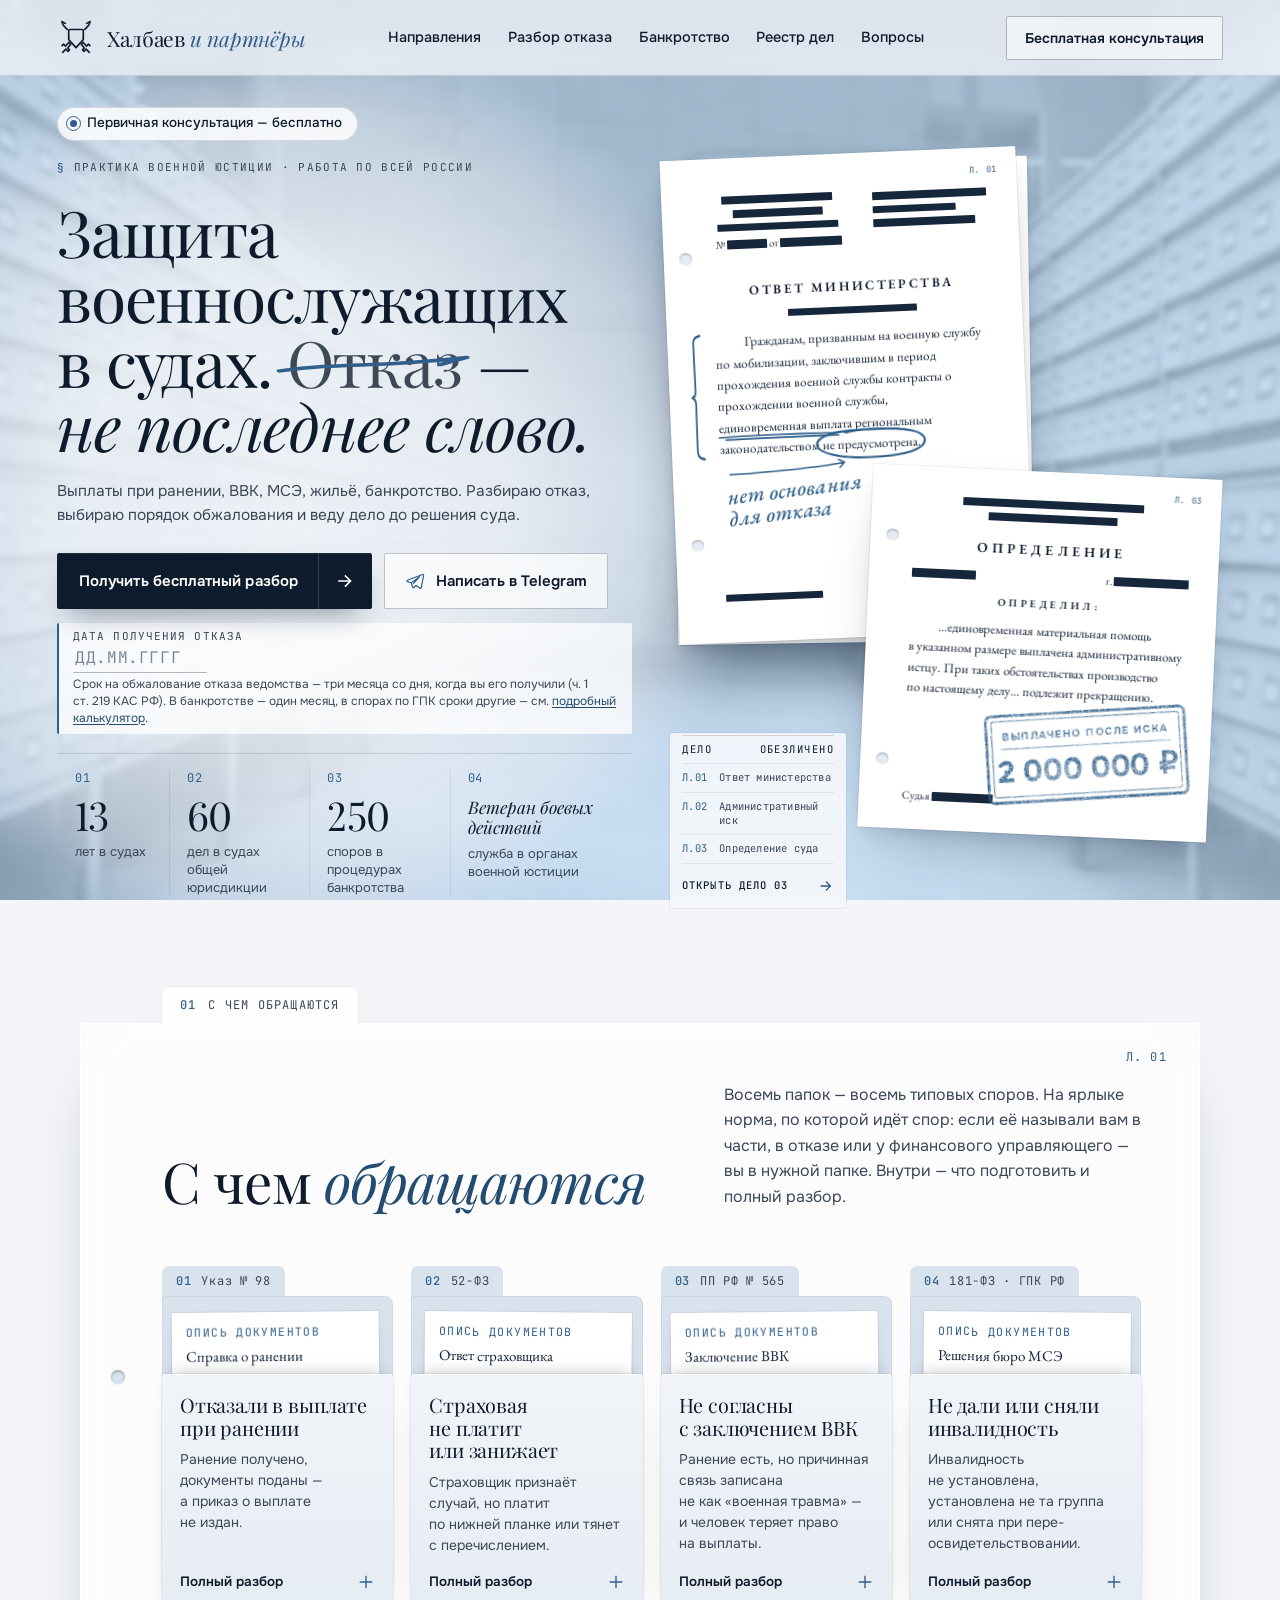
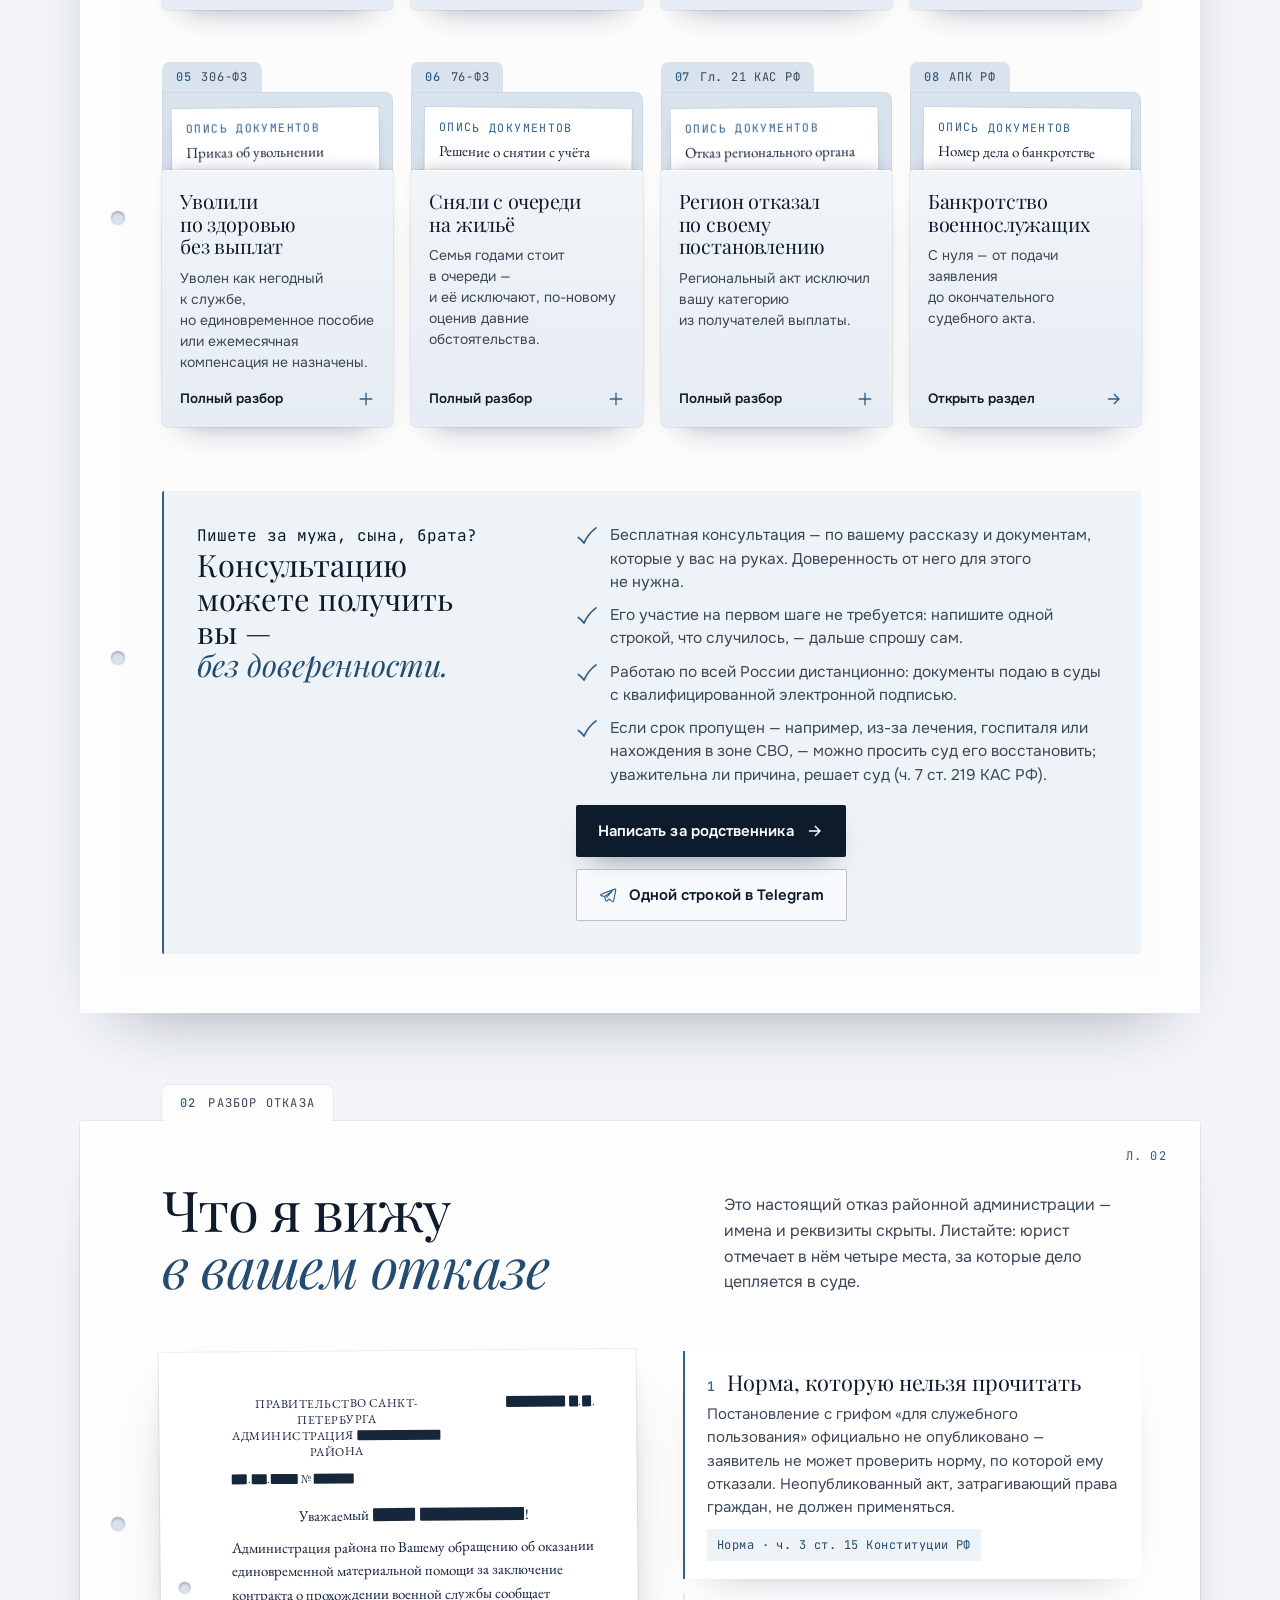
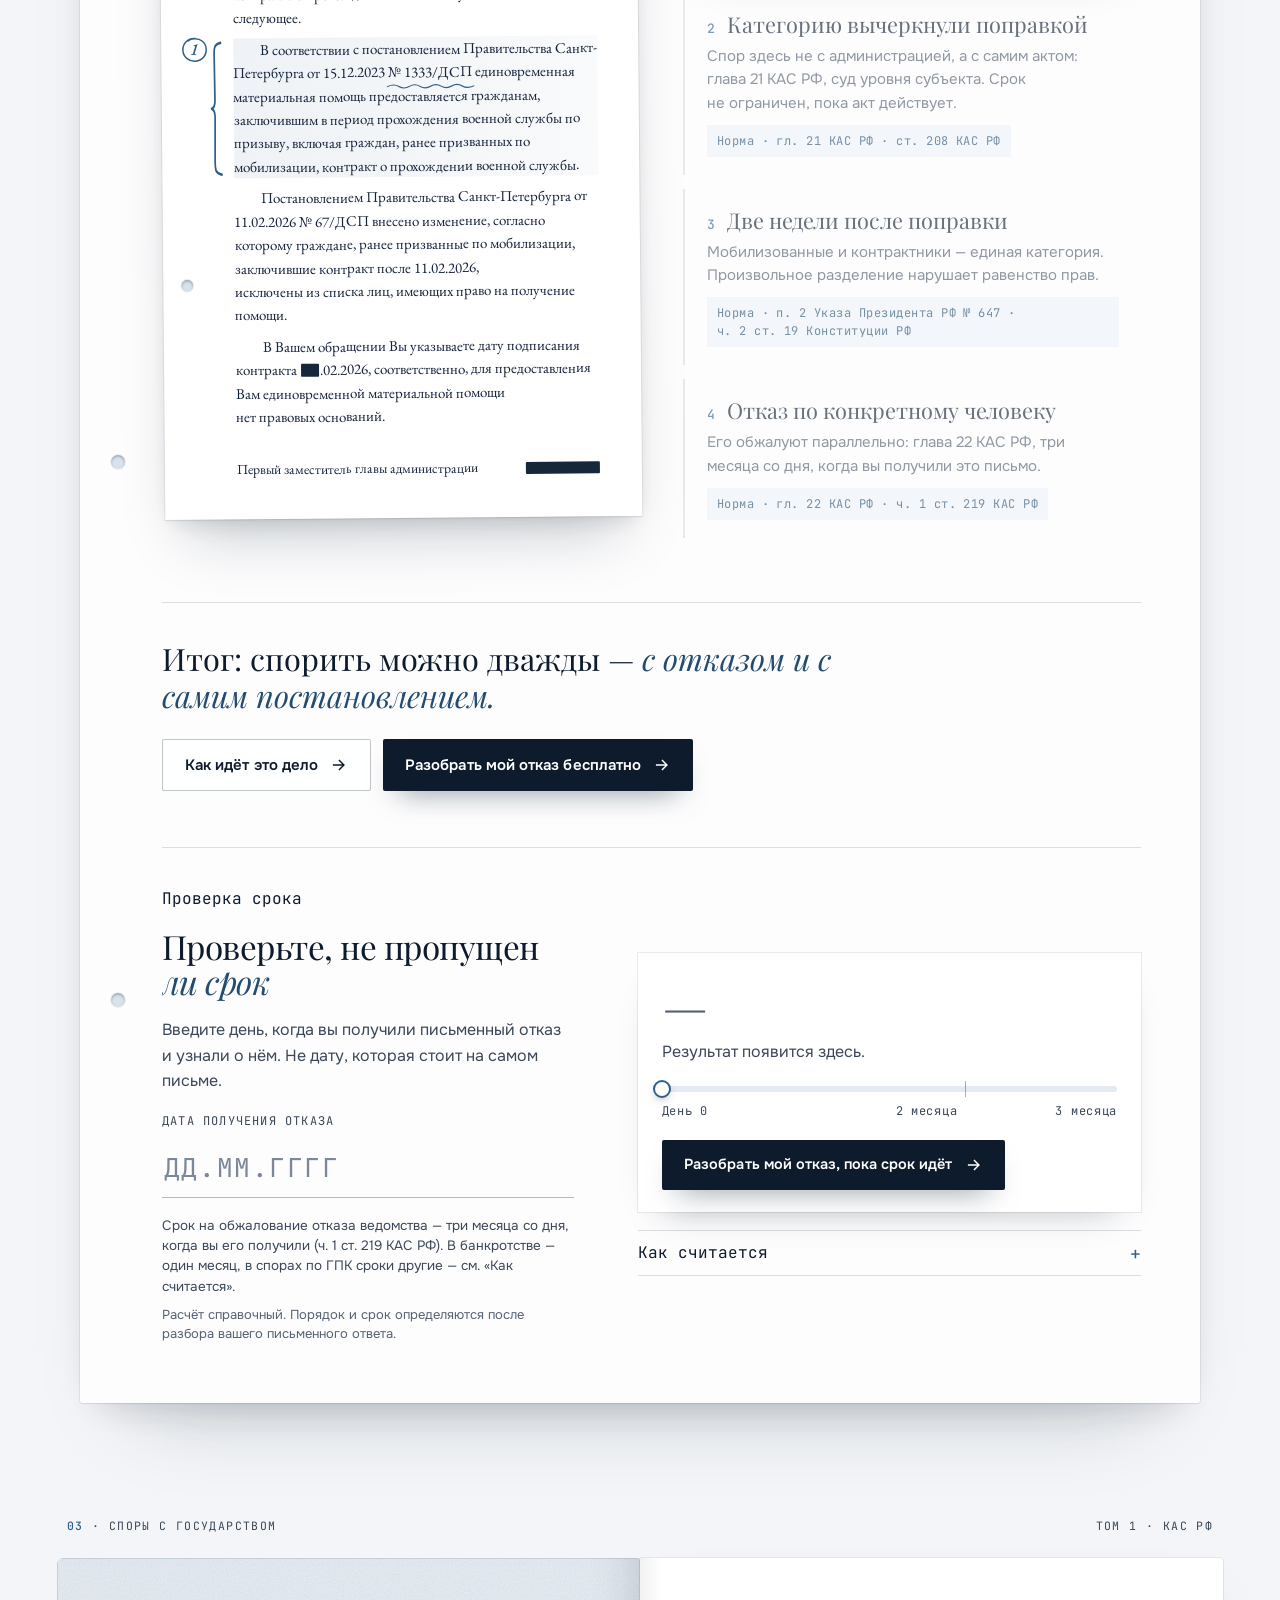
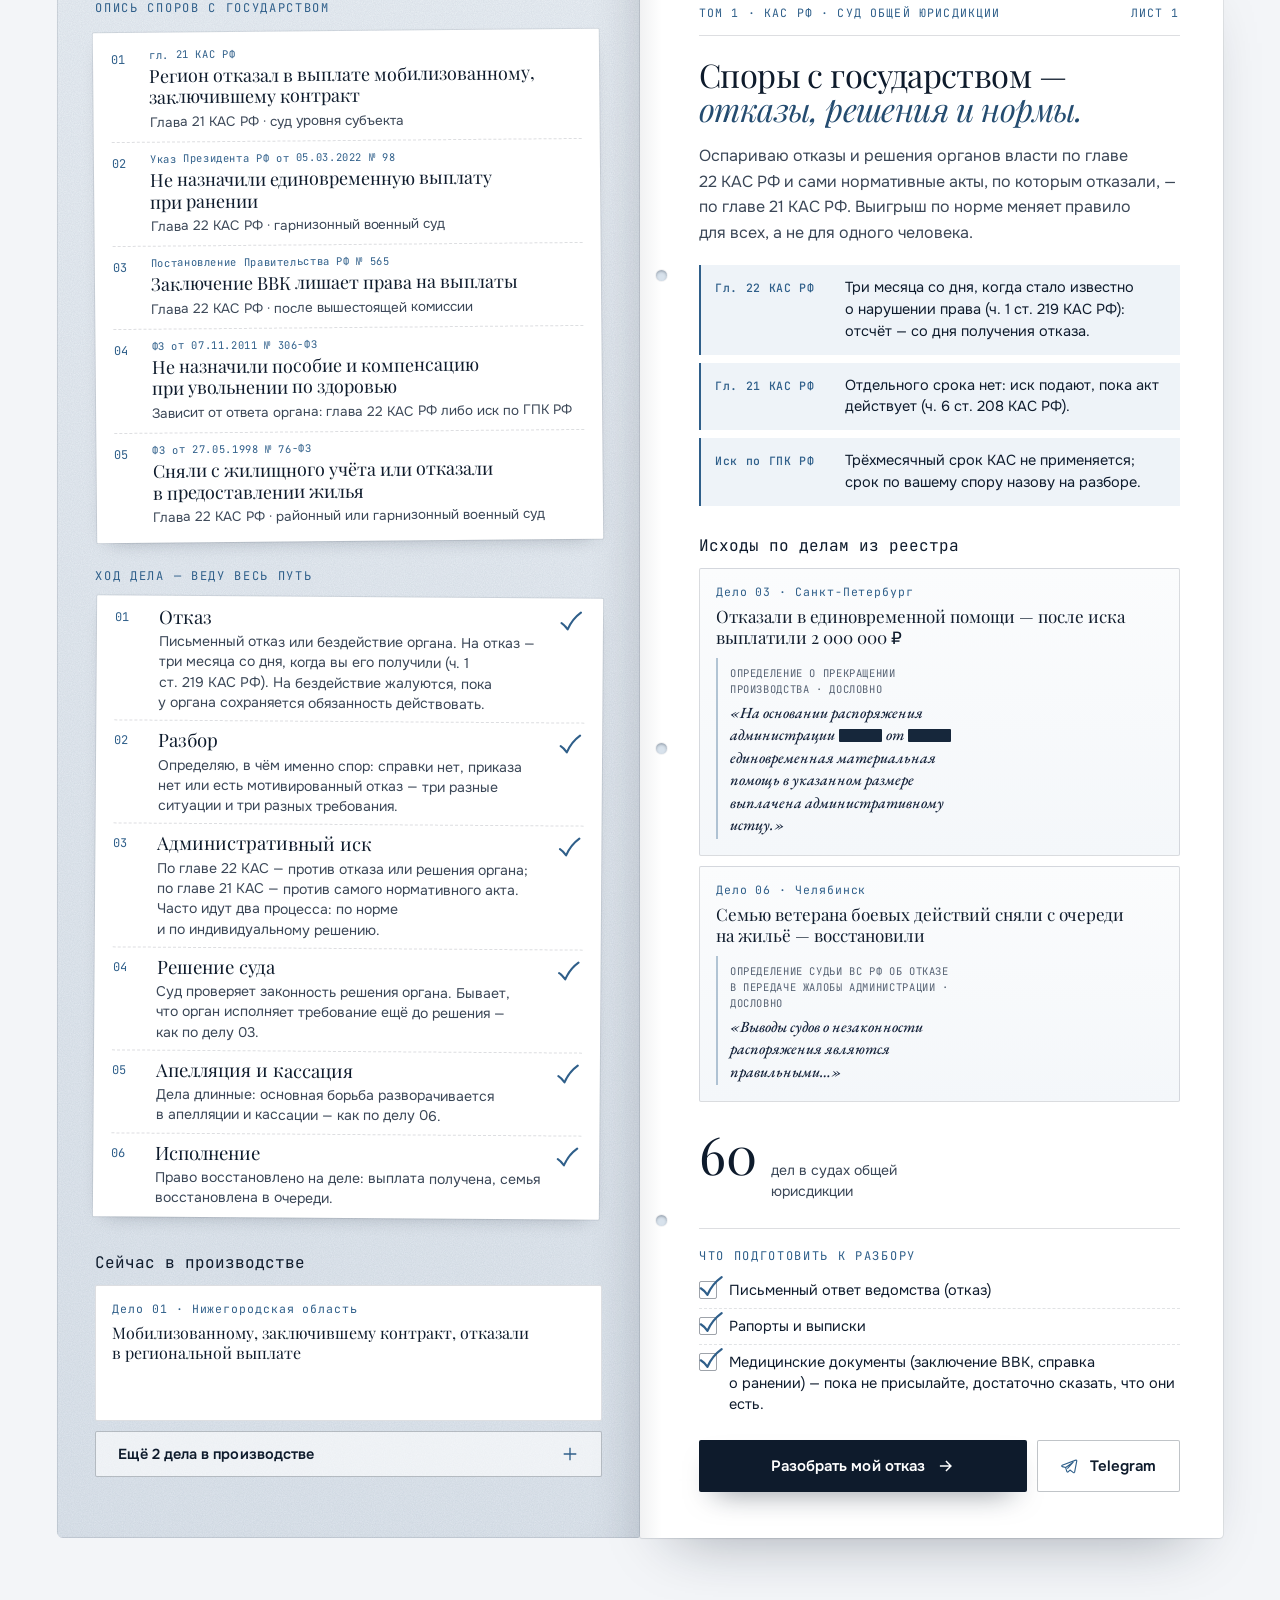
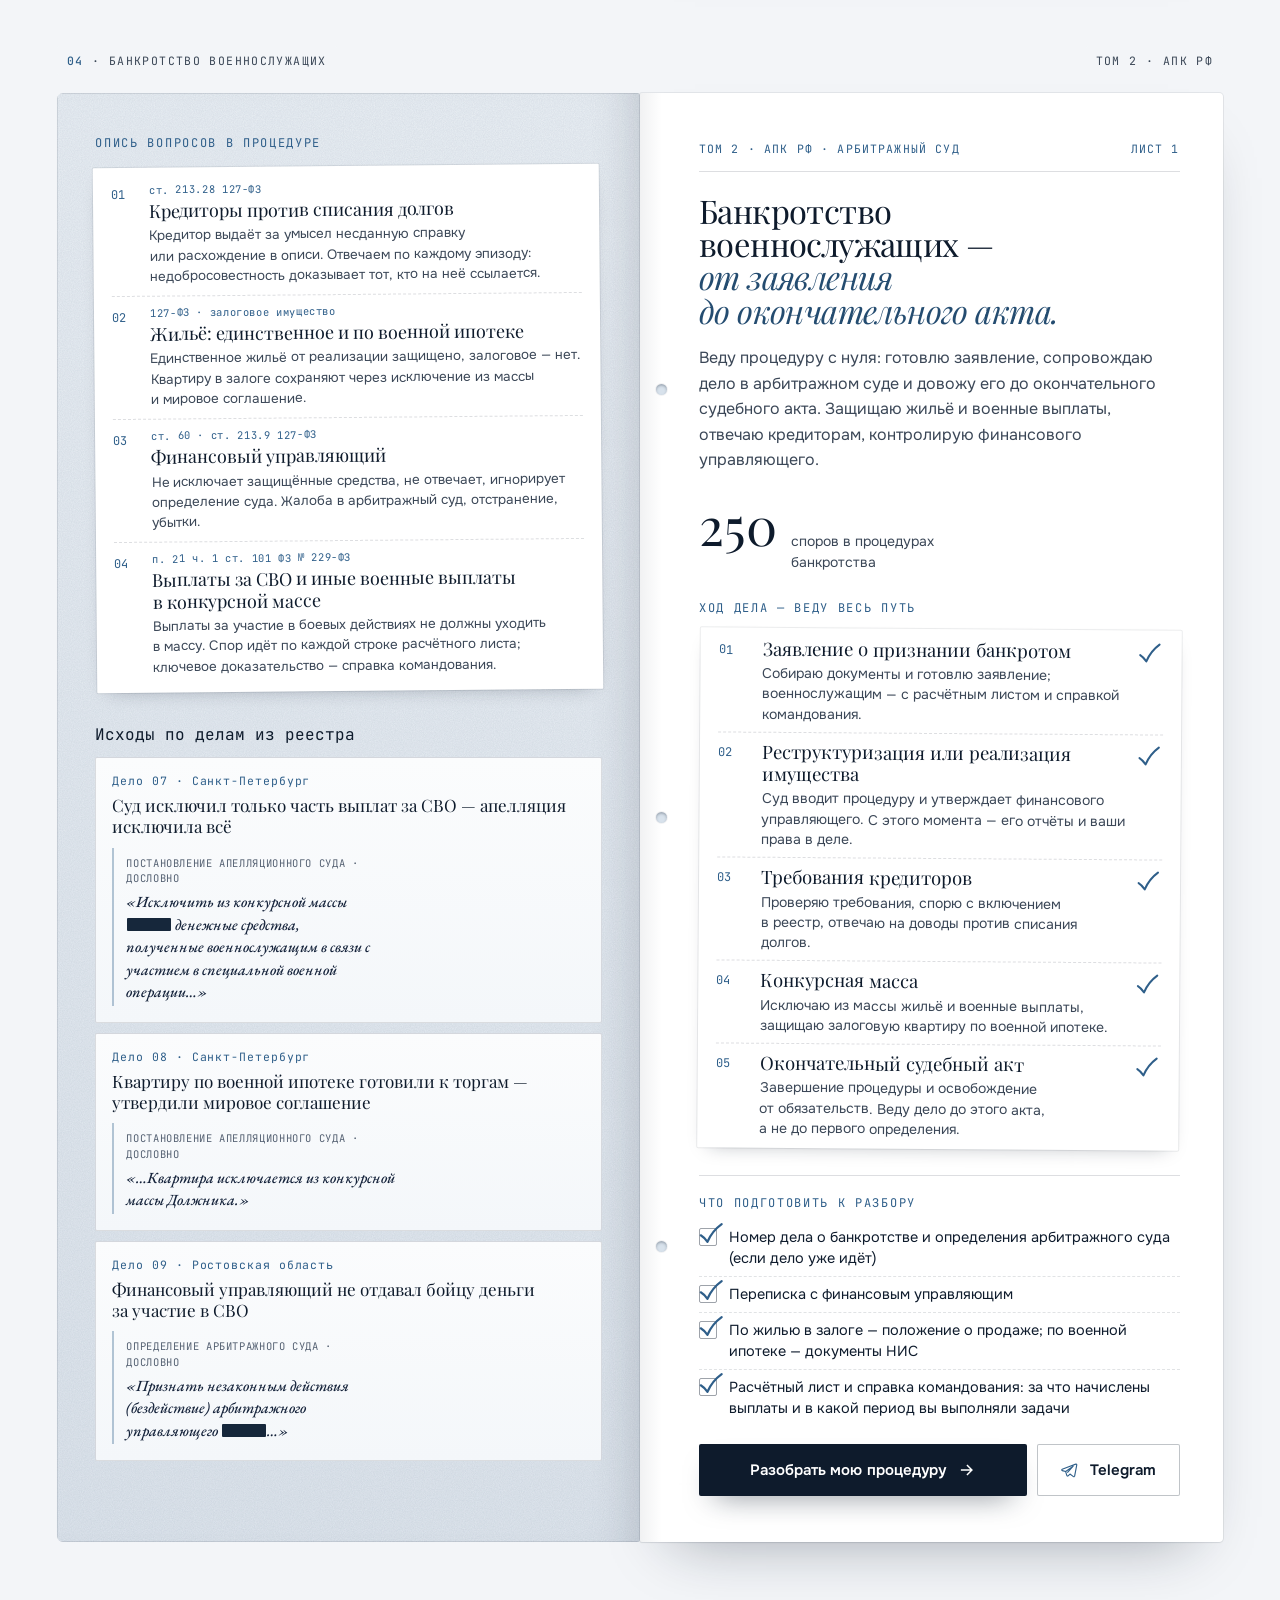
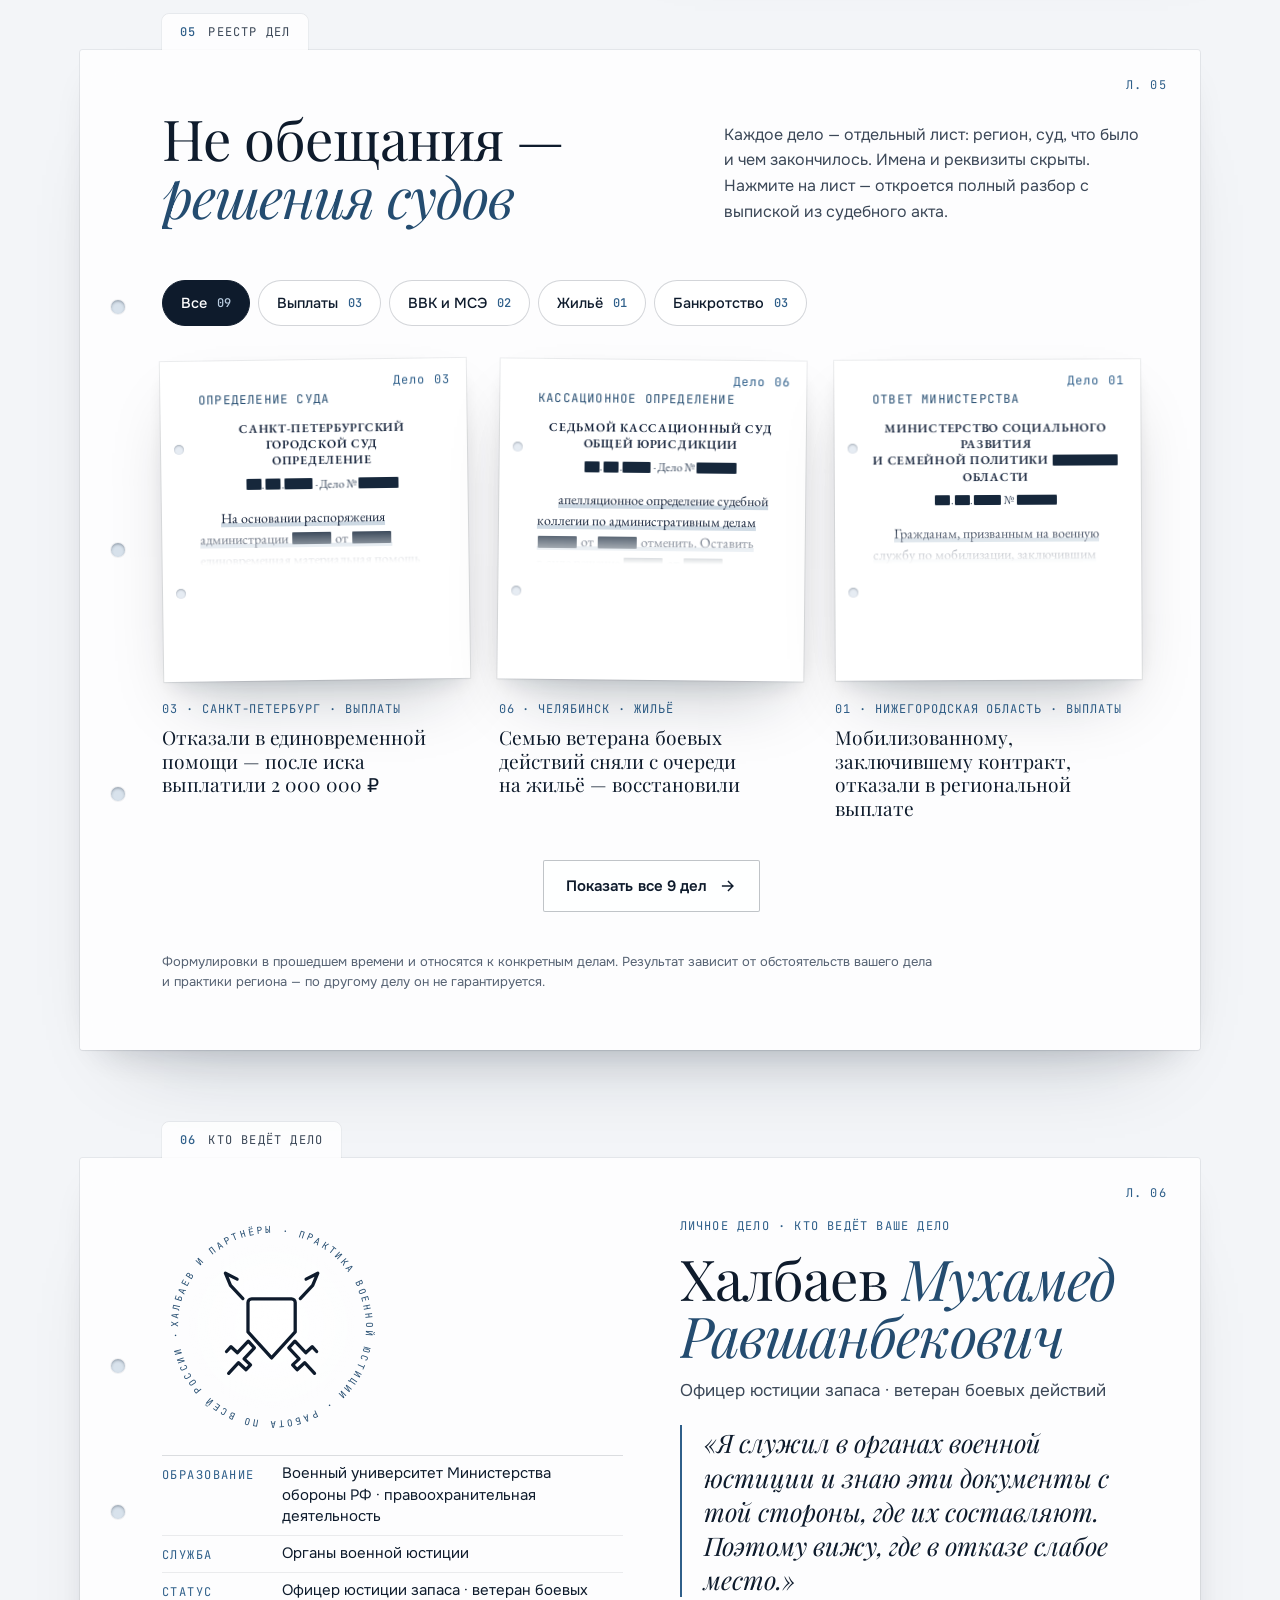
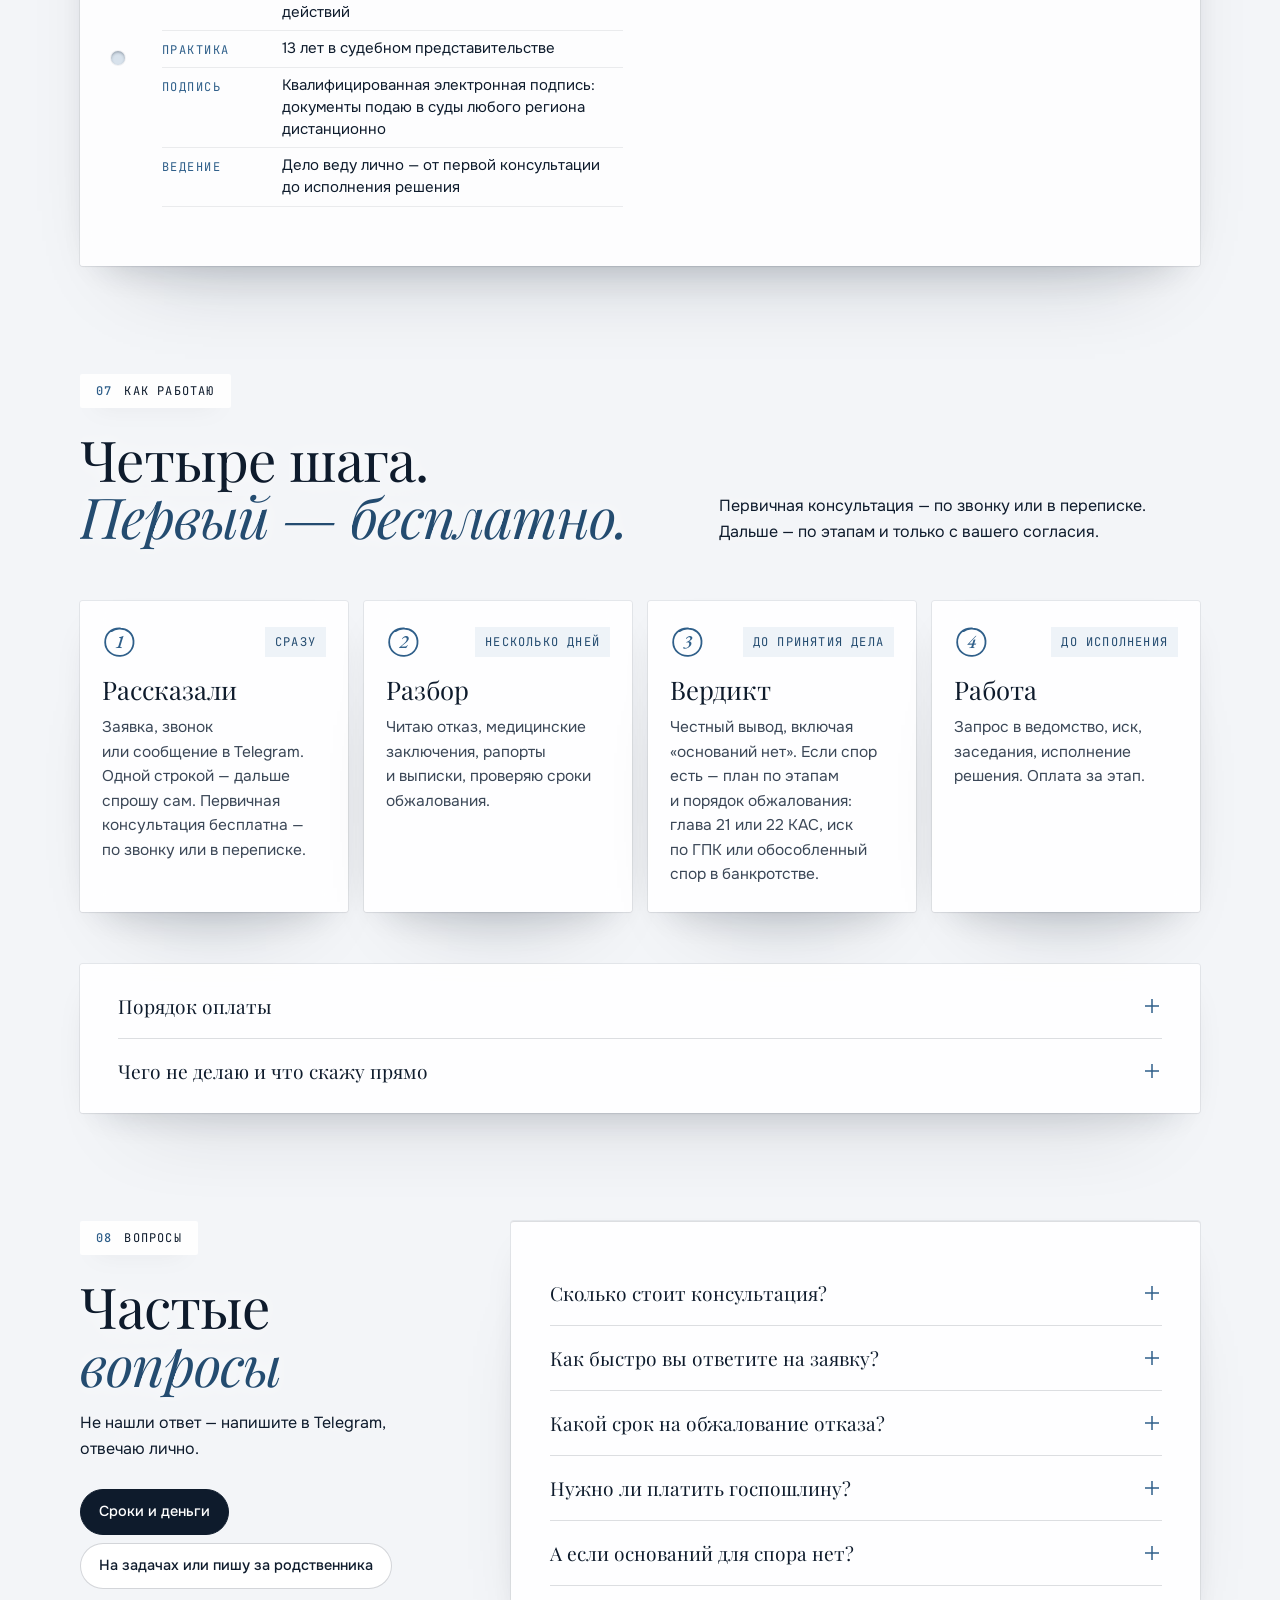
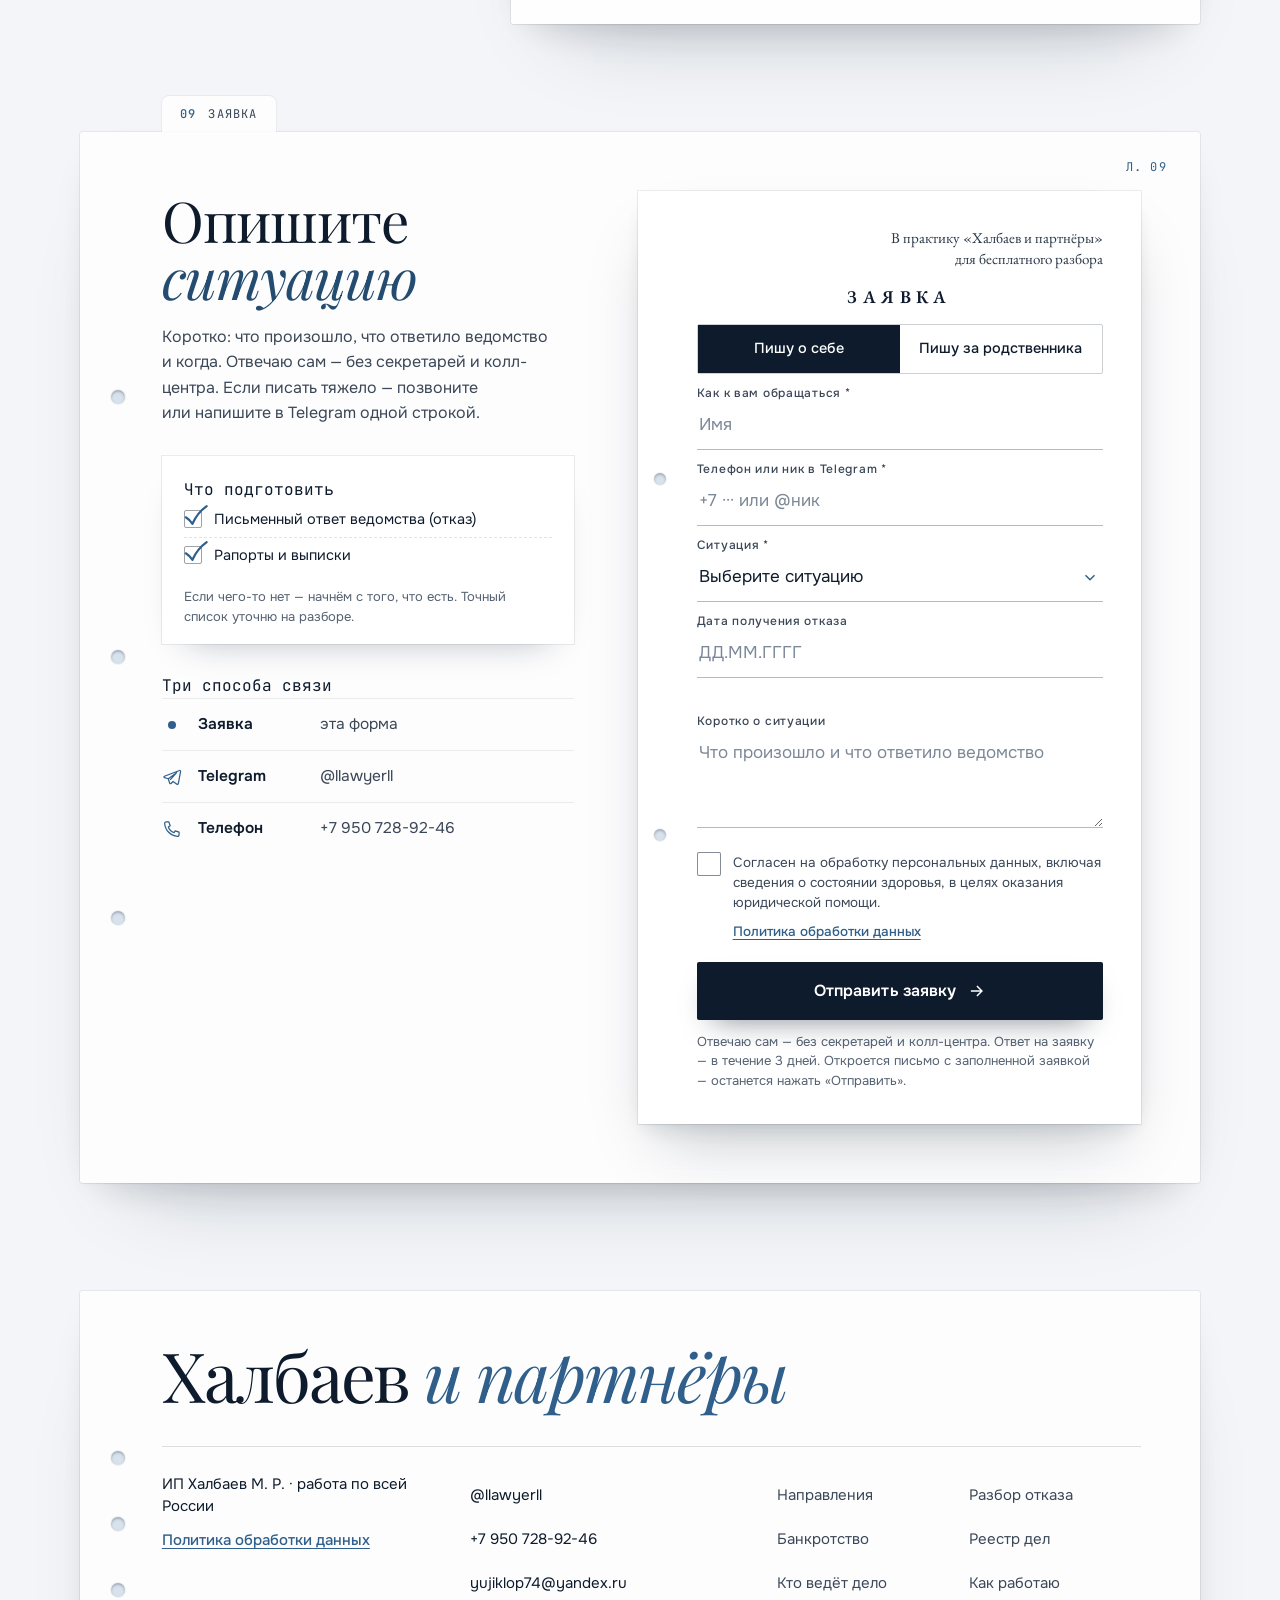
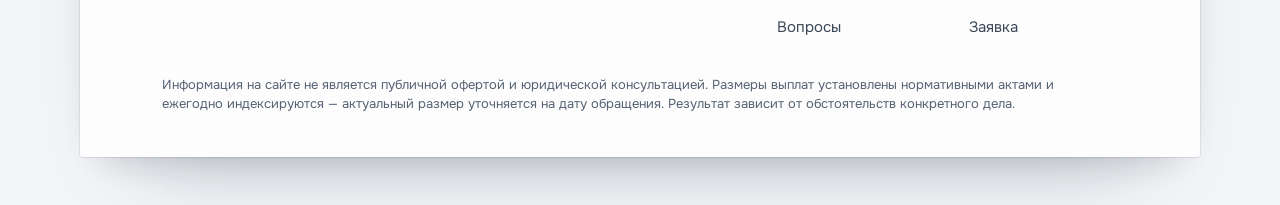
==== commit a94802f7: "Промежуточное сохранение: работа агентов v10 (не проверено) Co-Authored-By: Claude Opus 5.5 <noreply" ====
--- a/index.html
+++ b/index.html
@@ -318,7 +318,7 @@
     <span class="mag"><a class="btn btn-p" href="#zayavka"><span class="lbl">Получить бесплатный разбор</span><span class="arr"><svg viewBox="0 0 20 20" aria-hidden="true"><path d="M4 10h11M10.5 5l5 5-5 5" fill="none" stroke="currentColor" stroke-width="1.6" stroke-linecap="square"/></svg></span></a></span>
     <span class="mag"><a class="btn btn-s" href="https://t.me/llawyerll" target="_blank" rel="noopener"><svg viewBox="0 0 24 24" aria-hidden="true"><path d="M21 4.2 2.9 11.1c-.8.3-.8 1.5.1 1.7l4.5 1.3 1.7 5.3c.2.7 1.1.9 1.6.4l2.5-2.4 4.6 3.4c.6.4 1.4.1 1.6-.6L22.3 5.4c.2-.8-.6-1.5-1.3-1.2Z M7.6 14.1l10-7.3-7.8 8.6" fill="none" stroke="currentColor" stroke-width="1.5" stroke-linejoin="round"/></svg><span>Написать в Telegram</span></a></span>
    </div>
-   <div class="hterm" id="hterm"><label class="hterm-f"><span class="hterm-l mono">Дата получения отказа</span><input id="htIn" inputmode="numeric" autocomplete="off" placeholder="ДД.ММ.ГГГГ" maxlength="10" aria-describedby="htOut htNote"></label><p class="hterm-o" id="htOut" aria-live="polite"></p><a class="hterm-go" href="#srok" id="htGo"><span>Подробный калькулятор</span><svg viewBox="0 0 20 20" aria-hidden="true"><path d="M4 10h11M10.5 5l5 5-5 5" fill="none" stroke="currentColor" stroke-width="1.6" stroke-linecap="square"/></svg></a><p class="hterm-n" id="htNote">Срок на обжалование отказа ведомства — три месяца со дня, когда вы его получили (ч. 1 ст. 219 КАС РФ). В банкротстве — один месяц, в спорах по ГПК сроки другие — см. подробный калькулятор.</p></div>
+   <div class="hterm" id="hterm"><label class="hterm-f"><span class="hterm-l mono">Дата получения отказа</span><input id="htIn" inputmode="numeric" autocomplete="off" placeholder="ДД.ММ.ГГГГ" maxlength="10" aria-describedby="htOut htNote"></label><p class="hterm-o" id="htOut" aria-live="polite"></p><a class="hterm-go" href="#srok" id="htGo"><span>Подробный калькулятор</span><svg viewBox="0 0 20 20" aria-hidden="true"><path d="M4 10h11M10.5 5l5 5-5 5" fill="none" stroke="currentColor" stroke-width="1.6" stroke-linecap="square"/></svg></a><p class="hterm-n" id="htNote">Срок на обжалование отказа ведомства — три месяца со дня, когда вы его получили (ч. 1 ст. 219 КАС РФ). В банкротстве — один месяц, в спорах по ГПК сроки другие — см. <a class="hterm-nl" href="#srok" id="htGo2">подробный калькулятор</a>.</p></div>
    <a class="sit-jump" href="#napravleniya"><span>С чем обращаются</span><svg viewBox="0 0 20 20" aria-hidden="true"><path d="M10 4v11M5 10.5l5 5 5-5" fill="none" stroke="currentColor" stroke-width="1.6" stroke-linecap="square"/></svg></a>
    <div class="facts">
     <div class="facts-line"></div>
--- a/assets/css/site.css
+++ b/assets/css/site.css
@@ -1511,3 +1511,29 @@
 .rm .vA .vA-page>*{opacity:1!important;transform:none!important}
 html:not(.js) .fpane+.fpane{margin-top:8px}
 
+
+/* ═════════ v10 · docs/v9-accept/README.md, «На v10» ═════════ */
+
+/* 1 · мини-проверка на ноутбуках (≥ 1200px): отдельной ссылки нет, ссылкой становятся слова «подробный калькулятор» в подписи;
+   подпись идёт на всю ширину блока (две строки), ответ — справа от поля, место под две строки зарезервировано.
+   Ниже 1200px вид прежний (v9 · Q1, п. 4): слова подписи — обычный текст, ссылка — отдельной кнопкой. */
+.hterm-nl{color:inherit;text-decoration:none;pointer-events:none}
+@media (min-width:1200px){
+  .hterm{grid-template-columns:auto minmax(0,1fr);grid-template-areas:"f o" "n n";column-gap:18px;padding:6px 12px 7px 14px}
+  .hterm-go{display:none}
+  .hterm-l{line-height:14px}
+  .hterm input{min-height:30px;padding:2px}
+  .hterm-o{align-self:center;min-width:0;min-height:calc(2 * 1.4em);margin-top:0}
+  .hterm-n{margin-top:3px}
+  .hterm-nl{color:var(--steel-2);text-decoration:underline;text-decoration-thickness:1px;text-underline-offset:2px;pointer-events:auto;transition:color .3s}
+  .hterm-nl:hover{color:var(--ink);text-decoration-thickness:2px}
+}
+/* 1200–1279px: ответ «Срок истёк…» занимает три строки — место под три строки, чтобы цифры не сдвигались при вводе (Q1) */
+@media (min-width:1200px) and (max-width:1279.98px){.hterm-o{min-height:calc(3 * 1.4em)}}
+/* невысокие ноутбуки (1366×768, 1280×800): ряд цифр — на первом экране, воздух над строкой проверки чуть меньше */
+@media (min-width:1200px) and (max-height:820px){
+  .copy{padding-top:20px}
+  .h1{margin-top:18px}
+  .cta-row{margin-top:18px}
+  .hterm{margin-top:10px}
+}
